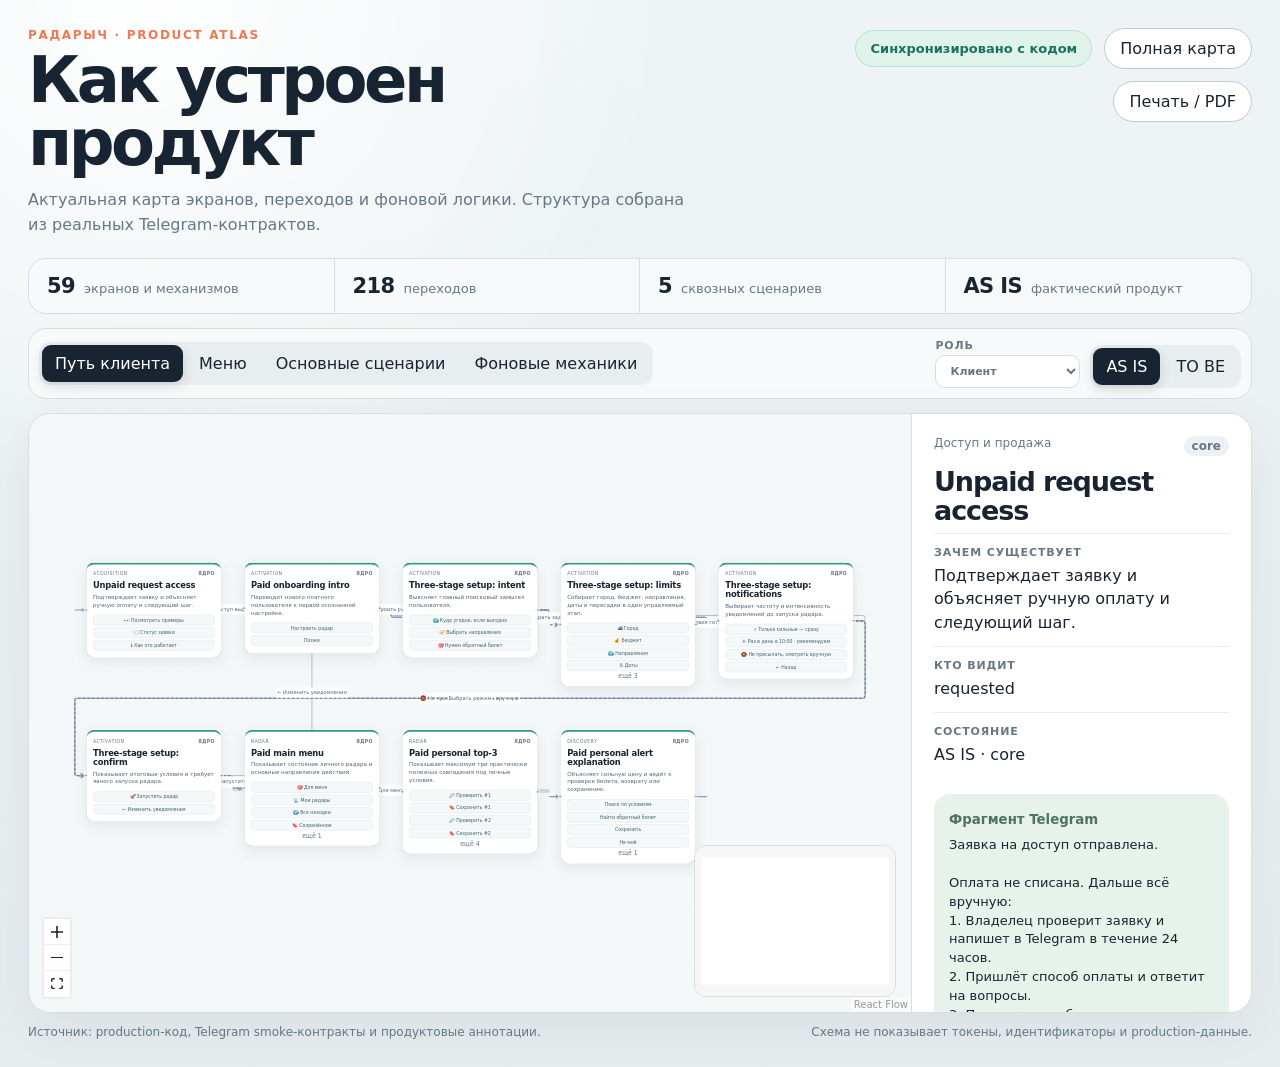
==== travel-radar/client/index.html @ d9d76892 "Publish Product Atlas 9e89fd8" ====
<!DOCTYPE html><html lang="ru"><head><meta charset="UTF-8"><meta name="viewport" content="width=device-width"><meta name="description" content="Понятный путь пользователя по возможностям Радарыча."><meta name="theme-color" content="#eef3f5"><link rel="icon" type="image/svg+xml" href="/travel-radar/favicon.svg"><title>Радарыч — клиентская схема</title><link rel="stylesheet" href="/travel-radar/_astro/ProductAtlas.DZ0Ws1xk.css"><link rel="stylesheet" href="/travel-radar/_astro/global.C0texoL5.css"></head><body class><style>astro-island,astro-slot,astro-static-slot{display:contents}</style><script>(()=>{var e=async t=>{await(await t())()};(self.Astro||(self.Astro={})).load=e;window.dispatchEvent(new Event("astro:load"));})();</script><script>(()=>{var g=Object.defineProperty;var w=(a,s,c)=>s in a?g(a,s,{enumerable:!0,configurable:!0,writable:!0,value:c}):a[s]=c;var l=(a,s,c)=>w(a,typeof s!="symbol"?s+"":s,c);var E=new Set(["__proto__","constructor","prototype"]);{let a={0:t=>y(t),1:t=>c(t),2:t=>new RegExp(t),3:t=>new Date(t),4:t=>new Map(c(t)),5:t=>new Set(c(t)),6:t=>BigInt(t),7:t=>new URL(t),8:t=>new Uint8Array(t),9:t=>new Uint16Array(t),10:t=>new Uint32Array(t),11:t=>Number.POSITIVE_INFINITY*t},s=t=>{let[p,e]=t;return p in a?a[p](e):void 0},c=t=>t.map(s),y=t=>typeof t!="object"||t===null?t:Object.fromEntries(Object.entries(t).map(([p,e])=>[p,s(e)]));class f extends HTMLElement{constructor(){super(...arguments);l(this,"Component");l(this,"hydrator");l(this,"hydrate",async()=>{var b;if(!this.hydrator||!this.isConnected)return;let e=(b=this.parentElement)==null?void 0:b.closest("astro-island[ssr]");if(e){e.addEventListener("astro:hydrate",this.hydrate,{once:!0});return}let r=this.querySelectorAll("astro-slot"),n={},d=this.querySelectorAll("template[data-astro-template]");for(let o of d){let i=o.closest(this.tagName);i!=null&&i.isSameNode(this)&&(n[o.getAttribute("data-astro-template")||"default"]=o.innerHTML,o.remove())}for(let o of r){let i=o.closest(this.tagName);i!=null&&i.isSameNode(this)&&(n[o.getAttribute("name")||"default"]=o.innerHTML)}let u;try{u=this.hasAttribute("props")?y(JSON.parse(this.getAttribute("props"))):{}}catch(o){let i=this.getAttribute("component-url")||"<unknown>",v=this.getAttribute("component-export");throw v&&(i+=` (export ${v})`),console.error(`[hydrate] Error parsing props for component ${i}`,this.getAttribute("props"),o),o}let h;await this.hydrator(this)(this.Component,u,n,{client:this.getAttribute("client")}),this.removeAttribute("ssr"),this.dispatchEvent(new CustomEvent("astro:hydrate"))});l(this,"unmount",()=>{this.isConnected||this.dispatchEvent(new CustomEvent("astro:unmount"))})}disconnectedCallback(){document.removeEventListener("astro:after-swap",this.unmount),document.addEventListener("astro:after-swap",this.unmount,{once:!0})}connectedCallback(){if(!this.hasAttribute("await-children")||document.readyState==="interactive"||document.readyState==="complete")this.childrenConnectedCallback();else{let e=()=>{document.removeEventListener("DOMContentLoaded",e),r.disconnect(),this.childrenConnectedCallback()},r=new MutationObserver(()=>{var n;((n=this.lastChild)==null?void 0:n.nodeType)===Node.COMMENT_NODE&&this.lastChild.nodeValue==="astro:end"&&(this.lastChild.remove(),e())});r.observe(this,{childList:!0}),document.addEventListener("DOMContentLoaded",e)}}async childrenConnectedCallback(){let e=this.getAttribute("before-hydration-url");e&&await import(e),this.start()}getRetryImportUrl(e){let r=new URL(e,document.baseURI);return r.searchParams.set("astro-retry",Date.now().toString()),r.toString()}async importWithRetry(e){try{return await import(e)}catch(r){return await new Promise(n=>setTimeout(n,1e3)),import(this.getRetryImportUrl(e))}}handleHydrationError(e){let r=this.getAttribute("component-url"),n=new CustomEvent("astro:hydration-error",{cancelable:!0,bubbles:!0,composed:!0,detail:{error:e,componentUrl:r}});this.dispatchEvent(n)&&console.error(`[astro-island] Error hydrating ${r}`,e)}async start(){let e=JSON.parse(this.getAttribute("opts")),r=this.getAttribute("client");if(Astro[r]===void 0){window.addEventListener(`astro:${r}`,()=>this.start(),{once:!0});return}try{await Astro[r](async()=>{let n=this.getAttribute("renderer-url");try{let[d,{default:u}]=await Promise.all([this.importWithRetry(this.getAttribute("component-url")),n?this.importWithRetry(n):Promise.resolve({default:()=>()=>{}})]),h=this.getAttribute("component-export")||"default";if(h.includes(".")){this.Component=d;for(let m of h.split(".")){if(E.has(m)||!this.Component||typeof this.Component!="object"&&typeof this.Component!="function"||!Object.hasOwn(this.Component,m))throw new Error(`Invalid component export path: ${h}`);this.Component=this.Component[m]}}else{if(E.has(h))throw new Error(`Invalid component export path: ${h}`);this.Component=d[h]}return this.hydrator=u,this.hydrate}catch(d){return this.handleHydrationError(d),()=>{}}},e,this)}catch(n){this.handleHydrationError(n)}}attributeChangedCallback(){this.hydrate()}}l(f,"observedAttributes",["props"]),customElements.get("astro-island")||customElements.define("astro-island",f)}})();</script><astro-island uid="ZANOq7" prefix="r1" component-url="/travel-radar/_astro/ProductAtlas.CbSHBAjN.js" component-export="default" renderer-url="/travel-radar/_astro/client.Cwnq2zmV.js" props="{&quot;atlas&quot;:[0,{&quot;categories&quot;:[1,[[0,{&quot;color&quot;:[0,&quot;#e98a5f&quot;],&quot;id&quot;:[0,&quot;acquisition&quot;],&quot;label&quot;:[0,&quot;Доступ и продажа&quot;]}],[0,{&quot;color&quot;:[0,&quot;#d5a94f&quot;],&quot;id&quot;:[0,&quot;activation&quot;],&quot;label&quot;:[0,&quot;Настройка&quot;]}],[0,{&quot;color&quot;:[0,&quot;#38a98c&quot;],&quot;id&quot;:[0,&quot;radar&quot;],&quot;label&quot;:[0,&quot;Личный радар&quot;]}],[0,{&quot;color&quot;:[0,&quot;#4f8fd8&quot;],&quot;id&quot;:[0,&quot;discovery&quot;],&quot;label&quot;:[0,&quot;Поиск и находки&quot;]}],[0,{&quot;color&quot;:[0,&quot;#7c6fd2&quot;],&quot;id&quot;:[0,&quot;trip&quot;],&quot;label&quot;:[0,&quot;Поездка и возврат&quot;]}],[0,{&quot;color&quot;:[0,&quot;#b56db4&quot;],&quot;id&quot;:[0,&quot;retention&quot;],&quot;label&quot;:[0,&quot;Сохранение ценности&quot;]}],[0,{&quot;color&quot;:[0,&quot;#697586&quot;],&quot;id&quot;:[0,&quot;owner&quot;],&quot;label&quot;:[0,&quot;Owner-контур&quot;]}],[0,{&quot;color&quot;:[0,&quot;#334155&quot;],&quot;id&quot;:[0,&quot;system&quot;],&quot;label&quot;:[0,&quot;Фоновые механики&quot;]}],[0,{&quot;color&quot;:[0,&quot;#9b9388&quot;],&quot;id&quot;:[0,&quot;legacy&quot;],&quot;label&quot;:[0,&quot;Legacy / архив&quot;]}]]],&quot;edges&quot;:[1,[[0,{&quot;id&quot;:[0,&quot;commands--paid_main_menu--0&quot;],&quot;kind&quot;:[0,&quot;user&quot;],&quot;label&quot;:[0,&quot;/menu&quot;],&quot;source&quot;:[0,&quot;commands&quot;],&quot;target&quot;:[0,&quot;paid_main_menu&quot;]}],[0,{&quot;id&quot;:[0,&quot;commands--paid_radars_list--1&quot;],&quot;kind&quot;:[0,&quot;user&quot;],&quot;label&quot;:[0,&quot;/radars&quot;],&quot;source&quot;:[0,&quot;commands&quot;],&quot;target&quot;:[0,&quot;paid_radars_list&quot;]}],[0,{&quot;id&quot;:[0,&quot;commands--paid_daily_digest--2&quot;],&quot;kind&quot;:[0,&quot;user&quot;],&quot;label&quot;:[0,&quot;/digest&quot;],&quot;source&quot;:[0,&quot;commands&quot;],&quot;target&quot;:[0,&quot;paid_daily_digest&quot;]}],[0,{&quot;id&quot;:[0,&quot;commands--paid_saved_populated--3&quot;],&quot;kind&quot;:[0,&quot;user&quot;],&quot;label&quot;:[0,&quot;/saved&quot;],&quot;source&quot;:[0,&quot;commands&quot;],&quot;target&quot;:[0,&quot;paid_saved_populated&quot;]}],[0,{&quot;id&quot;:[0,&quot;commands--commands--4&quot;],&quot;kind&quot;:[0,&quot;user&quot;],&quot;label&quot;:[0,&quot;/help&quot;],&quot;source&quot;:[0,&quot;commands&quot;],&quot;target&quot;:[0,&quot;commands&quot;]}],[0,{&quot;id&quot;:[0,&quot;main_menu.paid-main-menu-buttons--paid_personal_feed--5&quot;],&quot;kind&quot;:[0,&quot;user&quot;],&quot;label&quot;:[0,&quot;🎯 Для меня&quot;],&quot;source&quot;:[0,&quot;main_menu.paid-main-menu-buttons&quot;],&quot;target&quot;:[0,&quot;paid_personal_feed&quot;]}],[0,{&quot;id&quot;:[0,&quot;main_menu.paid-main-menu-buttons--paid_radars_list--6&quot;],&quot;kind&quot;:[0,&quot;user&quot;],&quot;label&quot;:[0,&quot;📡 Мои радары&quot;],&quot;source&quot;:[0,&quot;main_menu.paid-main-menu-buttons&quot;],&quot;target&quot;:[0,&quot;paid_radars_list&quot;]}],[0,{&quot;id&quot;:[0,&quot;main_menu.paid-main-menu-buttons--anomalies_dashboard--7&quot;],&quot;kind&quot;:[0,&quot;user&quot;],&quot;label&quot;:[0,&quot;🌍 Все находки&quot;],&quot;source&quot;:[0,&quot;main_menu.paid-main-menu-buttons&quot;],&quot;target&quot;:[0,&quot;anomalies_dashboard&quot;]}],[0,{&quot;id&quot;:[0,&quot;main_menu.paid-main-menu-buttons--paid_saved_populated--8&quot;],&quot;kind&quot;:[0,&quot;user&quot;],&quot;label&quot;:[0,&quot;🔖 Сохранённое&quot;],&quot;source&quot;:[0,&quot;main_menu.paid-main-menu-buttons&quot;],&quot;target&quot;:[0,&quot;paid_saved_populated&quot;]}],[0,{&quot;id&quot;:[0,&quot;main_menu.paid-main-menu-buttons--paid_main_menu--9&quot;],&quot;kind&quot;:[0,&quot;user&quot;],&quot;label&quot;:[0,&quot;••• Ещё&quot;],&quot;source&quot;:[0,&quot;main_menu.paid-main-menu-buttons&quot;],&quot;target&quot;:[0,&quot;paid_main_menu&quot;]}],[0,{&quot;id&quot;:[0,&quot;admin_menu--paid_personal_feed--10&quot;],&quot;kind&quot;:[0,&quot;user&quot;],&quot;label&quot;:[0,&quot;🎯 Для меня&quot;],&quot;source&quot;:[0,&quot;admin_menu&quot;],&quot;target&quot;:[0,&quot;paid_personal_feed&quot;]}],[0,{&quot;id&quot;:[0,&quot;admin_menu--paid_radars_list--11&quot;],&quot;kind&quot;:[0,&quot;user&quot;],&quot;label&quot;:[0,&quot;📡 Мои радары&quot;],&quot;source&quot;:[0,&quot;admin_menu&quot;],&quot;target&quot;:[0,&quot;paid_radars_list&quot;]}],[0,{&quot;id&quot;:[0,&quot;admin_menu--anomalies_dashboard--12&quot;],&quot;kind&quot;:[0,&quot;user&quot;],&quot;label&quot;:[0,&quot;🌍 Все находки&quot;],&quot;source&quot;:[0,&quot;admin_menu&quot;],&quot;target&quot;:[0,&quot;anomalies_dashboard&quot;]}],[0,{&quot;id&quot;:[0,&quot;admin_menu--paid_saved_populated--13&quot;],&quot;kind&quot;:[0,&quot;user&quot;],&quot;label&quot;:[0,&quot;🔖 Сохранённое&quot;],&quot;source&quot;:[0,&quot;admin_menu&quot;],&quot;target&quot;:[0,&quot;paid_saved_populated&quot;]}],[0,{&quot;id&quot;:[0,&quot;admin_menu--paid_main_menu--14&quot;],&quot;kind&quot;:[0,&quot;user&quot;],&quot;label&quot;:[0,&quot;••• Ещё&quot;],&quot;source&quot;:[0,&quot;admin_menu&quot;],&quot;target&quot;:[0,&quot;paid_main_menu&quot;]}],[0,{&quot;id&quot;:[0,&quot;admin_menu--diagnostics--15&quot;],&quot;kind&quot;:[0,&quot;user&quot;],&quot;label&quot;:[0,&quot;🔧 Диагностика&quot;],&quot;source&quot;:[0,&quot;admin_menu&quot;],&quot;target&quot;:[0,&quot;diagnostics&quot;]}],[0,{&quot;id&quot;:[0,&quot;more_menu--ready_trips--16&quot;],&quot;kind&quot;:[0,&quot;user&quot;],&quot;label&quot;:[0,&quot;🧳 Готовые поездки&quot;],&quot;source&quot;:[0,&quot;more_menu&quot;],&quot;target&quot;:[0,&quot;ready_trips&quot;]}],[0,{&quot;id&quot;:[0,&quot;more_menu--paid_weekly_report--17&quot;],&quot;kind&quot;:[0,&quot;user&quot;],&quot;label&quot;:[0,&quot;📊 Отчёт за неделю&quot;],&quot;source&quot;:[0,&quot;more_menu&quot;],&quot;target&quot;:[0,&quot;paid_weekly_report&quot;]}],[0,{&quot;id&quot;:[0,&quot;more_menu--paid_main_menu--18&quot;],&quot;kind&quot;:[0,&quot;user&quot;],&quot;label&quot;:[0,&quot;🏠 Главный экран&quot;],&quot;source&quot;:[0,&quot;more_menu&quot;],&quot;target&quot;:[0,&quot;paid_main_menu&quot;]}],[0,{&quot;id&quot;:[0,&quot;diagnostics--paid_main_menu--19&quot;],&quot;kind&quot;:[0,&quot;user&quot;],&quot;label&quot;:[0,&quot;📊 Сводка радара&quot;],&quot;source&quot;:[0,&quot;diagnostics&quot;],&quot;target&quot;:[0,&quot;paid_main_menu&quot;]}],[0,{&quot;id&quot;:[0,&quot;diagnostics--paid_main_menu--20&quot;],&quot;kind&quot;:[0,&quot;user&quot;],&quot;label&quot;:[0,&quot;🧭 Качество сигналов&quot;],&quot;source&quot;:[0,&quot;diagnostics&quot;],&quot;target&quot;:[0,&quot;paid_main_menu&quot;]}],[0,{&quot;id&quot;:[0,&quot;diagnostics--paid_main_menu--21&quot;],&quot;kind&quot;:[0,&quot;user&quot;],&quot;label&quot;:[0,&quot;🔁 Риск обратного&quot;],&quot;source&quot;:[0,&quot;diagnostics&quot;],&quot;target&quot;:[0,&quot;paid_main_menu&quot;]}],[0,{&quot;id&quot;:[0,&quot;diagnostics--paid_main_menu--22&quot;],&quot;kind&quot;:[0,&quot;user&quot;],&quot;label&quot;:[0,&quot;⚙️ Статус&quot;],&quot;source&quot;:[0,&quot;diagnostics&quot;],&quot;target&quot;:[0,&quot;paid_main_menu&quot;]}],[0,{&quot;id&quot;:[0,&quot;diagnostics--paid_main_menu--23&quot;],&quot;kind&quot;:[0,&quot;user&quot;],&quot;label&quot;:[0,&quot;↩️ Главное меню&quot;],&quot;source&quot;:[0,&quot;diagnostics&quot;],&quot;target&quot;:[0,&quot;paid_main_menu&quot;]}],[0,{&quot;id&quot;:[0,&quot;anomalies_empty--anomalies_dashboard--24&quot;],&quot;kind&quot;:[0,&quot;user&quot;],&quot;label&quot;:[0,&quot;🔄 Обновить&quot;],&quot;source&quot;:[0,&quot;anomalies_empty&quot;],&quot;target&quot;:[0,&quot;anomalies_dashboard&quot;]}],[0,{&quot;id&quot;:[0,&quot;anomalies_empty--paid_main_menu--25&quot;],&quot;kind&quot;:[0,&quot;user&quot;],&quot;label&quot;:[0,&quot;💎 Из Москвы&quot;],&quot;source&quot;:[0,&quot;anomalies_empty&quot;],&quot;target&quot;:[0,&quot;paid_main_menu&quot;]}],[0,{&quot;id&quot;:[0,&quot;anomalies_empty--paid_main_menu--26&quot;],&quot;kind&quot;:[0,&quot;user&quot;],&quot;label&quot;:[0,&quot;🛫 Из Питера&quot;],&quot;source&quot;:[0,&quot;anomalies_empty&quot;],&quot;target&quot;:[0,&quot;paid_main_menu&quot;]}],[0,{&quot;id&quot;:[0,&quot;anomalies_empty--paid_main_menu--27&quot;],&quot;kind&quot;:[0,&quot;user&quot;],&quot;label&quot;:[0,&quot;⚙️ Настроить&quot;],&quot;source&quot;:[0,&quot;anomalies_empty&quot;],&quot;target&quot;:[0,&quot;paid_main_menu&quot;]}],[0,{&quot;id&quot;:[0,&quot;anomalies_dashboard--anomalies_dashboard--28&quot;],&quot;kind&quot;:[0,&quot;user&quot;],&quot;label&quot;:[0,&quot;📅 июл 2026 · 18&quot;],&quot;source&quot;:[0,&quot;anomalies_dashboard&quot;],&quot;target&quot;:[0,&quot;anomalies_dashboard&quot;]}],[0,{&quot;id&quot;:[0,&quot;anomalies_dashboard--anomalies_dashboard--29&quot;],&quot;kind&quot;:[0,&quot;user&quot;],&quot;label&quot;:[0,&quot;📅 авг 2026 · 12&quot;],&quot;source&quot;:[0,&quot;anomalies_dashboard&quot;],&quot;target&quot;:[0,&quot;anomalies_dashboard&quot;]}],[0,{&quot;id&quot;:[0,&quot;anomalies_dashboard--anomalies_dashboard--30&quot;],&quot;kind&quot;:[0,&quot;user&quot;],&quot;label&quot;:[0,&quot;📅 сен 2026 · 9&quot;],&quot;source&quot;:[0,&quot;anomalies_dashboard&quot;],&quot;target&quot;:[0,&quot;anomalies_dashboard&quot;]}],[0,{&quot;id&quot;:[0,&quot;anomalies_dashboard--anomalies_dashboard--31&quot;],&quot;kind&quot;:[0,&quot;user&quot;],&quot;label&quot;:[0,&quot;📅 окт 2026 · 7&quot;],&quot;source&quot;:[0,&quot;anomalies_dashboard&quot;],&quot;target&quot;:[0,&quot;anomalies_dashboard&quot;]}],[0,{&quot;id&quot;:[0,&quot;anomalies_dashboard--anomalies_dashboard--32&quot;],&quot;kind&quot;:[0,&quot;user&quot;],&quot;label&quot;:[0,&quot;↩️ Все фильтры&quot;],&quot;source&quot;:[0,&quot;anomalies_dashboard&quot;],&quot;target&quot;:[0,&quot;anomalies_dashboard&quot;]}],[0,{&quot;id&quot;:[0,&quot;anomalies_country--market_results--33&quot;],&quot;kind&quot;:[0,&quot;user&quot;],&quot;label&quot;:[0,&quot;🇨🇳 Китай · 9&quot;],&quot;source&quot;:[0,&quot;anomalies_country&quot;],&quot;target&quot;:[0,&quot;market_results&quot;]}],[0,{&quot;id&quot;:[0,&quot;anomalies_country--market_results--34&quot;],&quot;kind&quot;:[0,&quot;user&quot;],&quot;label&quot;:[0,&quot;🇹🇭 Таиланд · 4&quot;],&quot;source&quot;:[0,&quot;anomalies_country&quot;],&quot;target&quot;:[0,&quot;market_results&quot;]}],[0,{&quot;id&quot;:[0,&quot;anomalies_country--market_results--35&quot;],&quot;kind&quot;:[0,&quot;user&quot;],&quot;label&quot;:[0,&quot;🇪🇸 Испания · 3&quot;],&quot;source&quot;:[0,&quot;anomalies_country&quot;],&quot;target&quot;:[0,&quot;market_results&quot;]}],[0,{&quot;id&quot;:[0,&quot;anomalies_country--market_results--36&quot;],&quot;kind&quot;:[0,&quot;user&quot;],&quot;label&quot;:[0,&quot;🇹🇷 Турция · 2&quot;],&quot;source&quot;:[0,&quot;anomalies_country&quot;],&quot;target&quot;:[0,&quot;market_results&quot;]}],[0,{&quot;id&quot;:[0,&quot;anomalies_country--anomalies_dashboard--37&quot;],&quot;kind&quot;:[0,&quot;user&quot;],&quot;label&quot;:[0,&quot;↩️ Месяцы&quot;],&quot;source&quot;:[0,&quot;anomalies_country&quot;],&quot;target&quot;:[0,&quot;anomalies_dashboard&quot;]}],[0,{&quot;id&quot;:[0,&quot;anomalies_country--anomalies_dashboard--38&quot;],&quot;kind&quot;:[0,&quot;user&quot;],&quot;label&quot;:[0,&quot;↩️ Все фильтры&quot;],&quot;source&quot;:[0,&quot;anomalies_country&quot;],&quot;target&quot;:[0,&quot;anomalies_dashboard&quot;]}],[0,{&quot;id&quot;:[0,&quot;deals--market_results--39&quot;],&quot;kind&quot;:[0,&quot;user&quot;],&quot;label&quot;:[0,&quot;🔥 Самые сильные&quot;],&quot;source&quot;:[0,&quot;deals&quot;],&quot;target&quot;:[0,&quot;market_results&quot;]}],[0,{&quot;id&quot;:[0,&quot;deals--market_results--40&quot;],&quot;kind&quot;:[0,&quot;user&quot;],&quot;label&quot;:[0,&quot;🟢 −25% и ниже&quot;],&quot;source&quot;:[0,&quot;deals&quot;],&quot;target&quot;:[0,&quot;market_results&quot;]}],[0,{&quot;id&quot;:[0,&quot;deals--ready_trips--41&quot;],&quot;kind&quot;:[0,&quot;user&quot;],&quot;label&quot;:[0,&quot;🧳 Готовые поездки&quot;],&quot;source&quot;:[0,&quot;deals&quot;],&quot;target&quot;:[0,&quot;ready_trips&quot;]}],[0,{&quot;id&quot;:[0,&quot;deals--paid_main_menu--42&quot;],&quot;kind&quot;:[0,&quot;user&quot;],&quot;label&quot;:[0,&quot;🌍 Короткие&quot;],&quot;source&quot;:[0,&quot;deals&quot;],&quot;target&quot;:[0,&quot;paid_main_menu&quot;]}],[0,{&quot;id&quot;:[0,&quot;deals--anomalies_dashboard--43&quot;],&quot;kind&quot;:[0,&quot;user&quot;],&quot;label&quot;:[0,&quot;🌍 Страны из Москвы&quot;],&quot;source&quot;:[0,&quot;deals&quot;],&quot;target&quot;:[0,&quot;anomalies_dashboard&quot;]}],[0,{&quot;id&quot;:[0,&quot;deals--paid_main_menu--44&quot;],&quot;kind&quot;:[0,&quot;user&quot;],&quot;label&quot;:[0,&quot;⚙️ Настроить&quot;],&quot;source&quot;:[0,&quot;deals&quot;],&quot;target&quot;:[0,&quot;paid_main_menu&quot;]}],[0,{&quot;id&quot;:[0,&quot;return_window--return_result--45&quot;],&quot;kind&quot;:[0,&quot;user&quot;],&quot;label&quot;:[0,&quot;5–10 дней · 06.08–11.08&quot;],&quot;source&quot;:[0,&quot;return_window&quot;],&quot;target&quot;:[0,&quot;return_result&quot;]}],[0,{&quot;id&quot;:[0,&quot;return_window--return_result--46&quot;],&quot;kind&quot;:[0,&quot;user&quot;],&quot;label&quot;:[0,&quot;10–14 дней · 11.08–15.08&quot;],&quot;source&quot;:[0,&quot;return_window&quot;],&quot;target&quot;:[0,&quot;return_result&quot;]}],[0,{&quot;id&quot;:[0,&quot;return_window--return_result--47&quot;],&quot;kind&quot;:[0,&quot;user&quot;],&quot;label&quot;:[0,&quot;14–21 день · 15.08–22.08&quot;],&quot;source&quot;:[0,&quot;return_window&quot;],&quot;target&quot;:[0,&quot;return_result&quot;]}],[0,{&quot;id&quot;:[0,&quot;return_window--return_window--48&quot;],&quot;kind&quot;:[0,&quot;user&quot;],&quot;label&quot;:[0,&quot;✏️ Свои даты&quot;],&quot;source&quot;:[0,&quot;return_window&quot;],&quot;target&quot;:[0,&quot;return_window&quot;]}],[0,{&quot;id&quot;:[0,&quot;return_result--return_result--49&quot;],&quot;kind&quot;:[0,&quot;user&quot;],&quot;label&quot;:[0,&quot;🔄 Проверить сейчас&quot;],&quot;source&quot;:[0,&quot;return_result&quot;],&quot;target&quot;:[0,&quot;return_result&quot;]}],[0,{&quot;id&quot;:[0,&quot;return_result--return_result--50&quot;],&quot;kind&quot;:[0,&quot;user&quot;],&quot;label&quot;:[0,&quot;Рассмотреть другой город&quot;],&quot;source&quot;:[0,&quot;return_result&quot;],&quot;target&quot;:[0,&quot;return_result&quot;]}],[0,{&quot;id&quot;:[0,&quot;return_result--return_window--51&quot;],&quot;kind&quot;:[0,&quot;user&quot;],&quot;label&quot;:[0,&quot;📅 Изменить интервал&quot;],&quot;source&quot;:[0,&quot;return_result&quot;],&quot;target&quot;:[0,&quot;return_window&quot;]}],[0,{&quot;id&quot;:[0,&quot;return_result--sniper_dashboard--52&quot;],&quot;kind&quot;:[0,&quot;user&quot;],&quot;label&quot;:[0,&quot;🎯 Снайпер возврата&quot;],&quot;source&quot;:[0,&quot;return_result&quot;],&quot;target&quot;:[0,&quot;sniper_dashboard&quot;]}],[0,{&quot;id&quot;:[0,&quot;sniper_dashboard--sniper_dashboard--53&quot;],&quot;kind&quot;:[0,&quot;user&quot;],&quot;label&quot;:[0,&quot;⭐ Популярные&quot;],&quot;source&quot;:[0,&quot;sniper_dashboard&quot;],&quot;target&quot;:[0,&quot;sniper_dashboard&quot;]}],[0,{&quot;id&quot;:[0,&quot;sniper_dashboard--sniper_dashboard--54&quot;],&quot;kind&quot;:[0,&quot;user&quot;],&quot;label&quot;:[0,&quot;🌏 Азия и острова&quot;],&quot;source&quot;:[0,&quot;sniper_dashboard&quot;],&quot;target&quot;:[0,&quot;sniper_dashboard&quot;]}],[0,{&quot;id&quot;:[0,&quot;sniper_dashboard--sniper_dashboard--55&quot;],&quot;kind&quot;:[0,&quot;user&quot;],&quot;label&quot;:[0,&quot;🧭 Ближние&quot;],&quot;source&quot;:[0,&quot;sniper_dashboard&quot;],&quot;target&quot;:[0,&quot;sniper_dashboard&quot;]}],[0,{&quot;id&quot;:[0,&quot;sniper_dashboard--sniper_dashboard--56&quot;],&quot;kind&quot;:[0,&quot;user&quot;],&quot;label&quot;:[0,&quot;🇪🇺 Европа&quot;],&quot;source&quot;:[0,&quot;sniper_dashboard&quot;],&quot;target&quot;:[0,&quot;sniper_dashboard&quot;]}],[0,{&quot;id&quot;:[0,&quot;sniper_dashboard--sniper_dashboard--57&quot;],&quot;kind&quot;:[0,&quot;user&quot;],&quot;label&quot;:[0,&quot;🌍 Африка&quot;],&quot;source&quot;:[0,&quot;sniper_dashboard&quot;],&quot;target&quot;:[0,&quot;sniper_dashboard&quot;]}],[0,{&quot;id&quot;:[0,&quot;sniper_dashboard--sniper_dashboard--58&quot;],&quot;kind&quot;:[0,&quot;user&quot;],&quot;label&quot;:[0,&quot;🌎 Америка&quot;],&quot;source&quot;:[0,&quot;sniper_dashboard&quot;],&quot;target&quot;:[0,&quot;sniper_dashboard&quot;]}],[0,{&quot;id&quot;:[0,&quot;sniper_dashboard--sniper_dashboard--59&quot;],&quot;kind&quot;:[0,&quot;user&quot;],&quot;label&quot;:[0,&quot;🌍 Все страны&quot;],&quot;source&quot;:[0,&quot;sniper_dashboard&quot;],&quot;target&quot;:[0,&quot;sniper_dashboard&quot;]}],[0,{&quot;id&quot;:[0,&quot;sniper_dashboard--sniper_dashboard--60&quot;],&quot;kind&quot;:[0,&quot;user&quot;],&quot;label&quot;:[0,&quot;📋 Активные снайперы&quot;],&quot;source&quot;:[0,&quot;sniper_dashboard&quot;],&quot;target&quot;:[0,&quot;sniper_dashboard&quot;]}],[0,{&quot;id&quot;:[0,&quot;sniper_dashboard--sniper_dashboard--61&quot;],&quot;kind&quot;:[0,&quot;user&quot;],&quot;label&quot;:[0,&quot;✏️ Ручной ввод&quot;],&quot;source&quot;:[0,&quot;sniper_dashboard&quot;],&quot;target&quot;:[0,&quot;sniper_dashboard&quot;]}],[0,{&quot;id&quot;:[0,&quot;sniper_target--sniper_window--62&quot;],&quot;kind&quot;:[0,&quot;user&quot;],&quot;label&quot;:[0,&quot;🇹🇭 Таиланд&quot;],&quot;source&quot;:[0,&quot;sniper_target&quot;],&quot;target&quot;:[0,&quot;sniper_window&quot;]}],[0,{&quot;id&quot;:[0,&quot;sniper_target--sniper_window--63&quot;],&quot;kind&quot;:[0,&quot;user&quot;],&quot;label&quot;:[0,&quot;🇨🇳 Китай&quot;],&quot;source&quot;:[0,&quot;sniper_target&quot;],&quot;target&quot;:[0,&quot;sniper_window&quot;]}],[0,{&quot;id&quot;:[0,&quot;sniper_target--sniper_window--64&quot;],&quot;kind&quot;:[0,&quot;user&quot;],&quot;label&quot;:[0,&quot;🇹🇷 Турция&quot;],&quot;source&quot;:[0,&quot;sniper_target&quot;],&quot;target&quot;:[0,&quot;sniper_window&quot;]}],[0,{&quot;id&quot;:[0,&quot;sniper_target--sniper_window--65&quot;],&quot;kind&quot;:[0,&quot;user&quot;],&quot;label&quot;:[0,&quot;🇻🇳 Вьетнам&quot;],&quot;source&quot;:[0,&quot;sniper_target&quot;],&quot;target&quot;:[0,&quot;sniper_window&quot;]}],[0,{&quot;id&quot;:[0,&quot;sniper_target--sniper_dashboard--66&quot;],&quot;kind&quot;:[0,&quot;user&quot;],&quot;label&quot;:[0,&quot;↩️ Назад&quot;],&quot;source&quot;:[0,&quot;sniper_target&quot;],&quot;target&quot;:[0,&quot;sniper_dashboard&quot;]}],[0,{&quot;id&quot;:[0,&quot;sniper_window--sniper_price--67&quot;],&quot;kind&quot;:[0,&quot;user&quot;],&quot;label&quot;:[0,&quot;5–14 дней&quot;],&quot;source&quot;:[0,&quot;sniper_window&quot;],&quot;target&quot;:[0,&quot;sniper_price&quot;]}],[0,{&quot;id&quot;:[0,&quot;sniper_window--sniper_price--68&quot;],&quot;kind&quot;:[0,&quot;user&quot;],&quot;label&quot;:[0,&quot;5–20 дней&quot;],&quot;source&quot;:[0,&quot;sniper_window&quot;],&quot;target&quot;:[0,&quot;sniper_price&quot;]}],[0,{&quot;id&quot;:[0,&quot;sniper_window--sniper_price--69&quot;],&quot;kind&quot;:[0,&quot;user&quot;],&quot;label&quot;:[0,&quot;10–30 дней&quot;],&quot;source&quot;:[0,&quot;sniper_window&quot;],&quot;target&quot;:[0,&quot;sniper_price&quot;]}],[0,{&quot;id&quot;:[0,&quot;sniper_window--sniper_price--70&quot;],&quot;kind&quot;:[0,&quot;user&quot;],&quot;label&quot;:[0,&quot;14–30 дней&quot;],&quot;source&quot;:[0,&quot;sniper_window&quot;],&quot;target&quot;:[0,&quot;sniper_price&quot;]}],[0,{&quot;id&quot;:[0,&quot;sniper_window--sniper_dashboard--71&quot;],&quot;kind&quot;:[0,&quot;user&quot;],&quot;label&quot;:[0,&quot;↩️ Направления&quot;],&quot;source&quot;:[0,&quot;sniper_window&quot;],&quot;target&quot;:[0,&quot;sniper_dashboard&quot;]}],[0,{&quot;id&quot;:[0,&quot;sniper_price--sniper_dashboard--72&quot;],&quot;kind&quot;:[0,&quot;user&quot;],&quot;label&quot;:[0,&quot;до 25к&quot;],&quot;source&quot;:[0,&quot;sniper_price&quot;],&quot;target&quot;:[0,&quot;sniper_dashboard&quot;]}],[0,{&quot;id&quot;:[0,&quot;sniper_price--sniper_dashboard--73&quot;],&quot;kind&quot;:[0,&quot;user&quot;],&quot;label&quot;:[0,&quot;до 35к&quot;],&quot;source&quot;:[0,&quot;sniper_price&quot;],&quot;target&quot;:[0,&quot;sniper_dashboard&quot;]}],[0,{&quot;id&quot;:[0,&quot;sniper_price--sniper_dashboard--74&quot;],&quot;kind&quot;:[0,&quot;user&quot;],&quot;label&quot;:[0,&quot;до 50к&quot;],&quot;source&quot;:[0,&quot;sniper_price&quot;],&quot;target&quot;:[0,&quot;sniper_dashboard&quot;]}],[0,{&quot;id&quot;:[0,&quot;sniper_price--sniper_dashboard--75&quot;],&quot;kind&quot;:[0,&quot;user&quot;],&quot;label&quot;:[0,&quot;до 70к&quot;],&quot;source&quot;:[0,&quot;sniper_price&quot;],&quot;target&quot;:[0,&quot;sniper_dashboard&quot;]}],[0,{&quot;id&quot;:[0,&quot;sniper_price--sniper_window--76&quot;],&quot;kind&quot;:[0,&quot;user&quot;],&quot;label&quot;:[0,&quot;↩️ Окно&quot;],&quot;source&quot;:[0,&quot;sniper_price&quot;],&quot;target&quot;:[0,&quot;sniper_window&quot;]}],[0,{&quot;id&quot;:[0,&quot;unpaid_start--unpaid_examples--77&quot;],&quot;kind&quot;:[0,&quot;user&quot;],&quot;label&quot;:[0,&quot;👀 Посмотреть примеры&quot;],&quot;source&quot;:[0,&quot;unpaid_start&quot;],&quot;target&quot;:[0,&quot;unpaid_examples&quot;]}],[0,{&quot;id&quot;:[0,&quot;unpaid_start--unpaid_request--78&quot;],&quot;kind&quot;:[0,&quot;user&quot;],&quot;label&quot;:[0,&quot;✅ Подать заявку · 2 490 ₽/год&quot;],&quot;source&quot;:[0,&quot;unpaid_start&quot;],&quot;target&quot;:[0,&quot;unpaid_request&quot;]}],[0,{&quot;id&quot;:[0,&quot;unpaid_start--unpaid_faq--79&quot;],&quot;kind&quot;:[0,&quot;user&quot;],&quot;label&quot;:[0,&quot;ℹ️ Как это работает&quot;],&quot;source&quot;:[0,&quot;unpaid_start&quot;],&quot;target&quot;:[0,&quot;unpaid_faq&quot;]}],[0,{&quot;id&quot;:[0,&quot;unpaid_examples--unpaid_request--80&quot;],&quot;kind&quot;:[0,&quot;user&quot;],&quot;label&quot;:[0,&quot;✅ Подать заявку · 2 490 ₽/год&quot;],&quot;source&quot;:[0,&quot;unpaid_examples&quot;],&quot;target&quot;:[0,&quot;unpaid_request&quot;]}],[0,{&quot;id&quot;:[0,&quot;unpaid_examples--unpaid_start--81&quot;],&quot;kind&quot;:[0,&quot;user&quot;],&quot;label&quot;:[0,&quot;← К предложению&quot;],&quot;source&quot;:[0,&quot;unpaid_examples&quot;],&quot;target&quot;:[0,&quot;unpaid_start&quot;]}],[0,{&quot;id&quot;:[0,&quot;unpaid_examples--unpaid_faq--82&quot;],&quot;kind&quot;:[0,&quot;user&quot;],&quot;label&quot;:[0,&quot;ℹ️ Как это работает&quot;],&quot;source&quot;:[0,&quot;unpaid_examples&quot;],&quot;target&quot;:[0,&quot;unpaid_faq&quot;]}],[0,{&quot;id&quot;:[0,&quot;unpaid_preview_empty--unpaid_examples--83&quot;],&quot;kind&quot;:[0,&quot;user&quot;],&quot;label&quot;:[0,&quot;👀 Посмотреть примеры&quot;],&quot;source&quot;:[0,&quot;unpaid_preview_empty&quot;],&quot;target&quot;:[0,&quot;unpaid_examples&quot;]}],[0,{&quot;id&quot;:[0,&quot;unpaid_preview_empty--unpaid_request--84&quot;],&quot;kind&quot;:[0,&quot;user&quot;],&quot;label&quot;:[0,&quot;✅ Подать заявку · 2 490 ₽/год&quot;],&quot;source&quot;:[0,&quot;unpaid_preview_empty&quot;],&quot;target&quot;:[0,&quot;unpaid_request&quot;]}],[0,{&quot;id&quot;:[0,&quot;unpaid_preview_empty--unpaid_faq--85&quot;],&quot;kind&quot;:[0,&quot;user&quot;],&quot;label&quot;:[0,&quot;ℹ️ Как это работает&quot;],&quot;source&quot;:[0,&quot;unpaid_preview_empty&quot;],&quot;target&quot;:[0,&quot;unpaid_faq&quot;]}],[0,{&quot;id&quot;:[0,&quot;unpaid_request--unpaid_examples--86&quot;],&quot;kind&quot;:[0,&quot;user&quot;],&quot;label&quot;:[0,&quot;👀 Посмотреть примеры&quot;],&quot;source&quot;:[0,&quot;unpaid_request&quot;],&quot;target&quot;:[0,&quot;unpaid_examples&quot;]}],[0,{&quot;id&quot;:[0,&quot;unpaid_request--unpaid_request--87&quot;],&quot;kind&quot;:[0,&quot;user&quot;],&quot;label&quot;:[0,&quot;🕘 Статус заявки&quot;],&quot;source&quot;:[0,&quot;unpaid_request&quot;],&quot;target&quot;:[0,&quot;unpaid_request&quot;]}],[0,{&quot;id&quot;:[0,&quot;unpaid_request--unpaid_faq--88&quot;],&quot;kind&quot;:[0,&quot;user&quot;],&quot;label&quot;:[0,&quot;ℹ️ Как это работает&quot;],&quot;source&quot;:[0,&quot;unpaid_request&quot;],&quot;target&quot;:[0,&quot;unpaid_faq&quot;]}],[0,{&quot;id&quot;:[0,&quot;unpaid_expired--unpaid_examples--89&quot;],&quot;kind&quot;:[0,&quot;user&quot;],&quot;label&quot;:[0,&quot;👀 Посмотреть примеры&quot;],&quot;source&quot;:[0,&quot;unpaid_expired&quot;],&quot;target&quot;:[0,&quot;unpaid_examples&quot;]}],[0,{&quot;id&quot;:[0,&quot;unpaid_expired--unpaid_request--90&quot;],&quot;kind&quot;:[0,&quot;user&quot;],&quot;label&quot;:[0,&quot;🔄 Запросить продление&quot;],&quot;source&quot;:[0,&quot;unpaid_expired&quot;],&quot;target&quot;:[0,&quot;unpaid_request&quot;]}],[0,{&quot;id&quot;:[0,&quot;unpaid_expired--unpaid_faq--91&quot;],&quot;kind&quot;:[0,&quot;user&quot;],&quot;label&quot;:[0,&quot;ℹ️ Как это работает&quot;],&quot;source&quot;:[0,&quot;unpaid_expired&quot;],&quot;target&quot;:[0,&quot;unpaid_faq&quot;]}],[0,{&quot;id&quot;:[0,&quot;unpaid_faq--unpaid_request--92&quot;],&quot;kind&quot;:[0,&quot;user&quot;],&quot;label&quot;:[0,&quot;✅ Подать заявку · 2 490 ₽/год&quot;],&quot;source&quot;:[0,&quot;unpaid_faq&quot;],&quot;target&quot;:[0,&quot;unpaid_request&quot;]}],[0,{&quot;id&quot;:[0,&quot;unpaid_faq--unpaid_start--93&quot;],&quot;kind&quot;:[0,&quot;user&quot;],&quot;label&quot;:[0,&quot;← К предложению&quot;],&quot;source&quot;:[0,&quot;unpaid_faq&quot;],&quot;target&quot;:[0,&quot;unpaid_start&quot;]}],[0,{&quot;id&quot;:[0,&quot;unpaid_faq--unpaid_faq--94&quot;],&quot;kind&quot;:[0,&quot;user&quot;],&quot;label&quot;:[0,&quot;ℹ️ Как это работает&quot;],&quot;source&quot;:[0,&quot;unpaid_faq&quot;],&quot;target&quot;:[0,&quot;unpaid_faq&quot;]}],[0,{&quot;id&quot;:[0,&quot;paid_onboarding_intro--paid_setup_intent--95&quot;],&quot;kind&quot;:[0,&quot;user&quot;],&quot;label&quot;:[0,&quot;Настроить радар&quot;],&quot;source&quot;:[0,&quot;paid_onboarding_intro&quot;],&quot;target&quot;:[0,&quot;paid_setup_intent&quot;]}],[0,{&quot;id&quot;:[0,&quot;paid_onboarding_intro--paid_setup_intent--96&quot;],&quot;kind&quot;:[0,&quot;user&quot;],&quot;label&quot;:[0,&quot;Позже&quot;],&quot;source&quot;:[0,&quot;paid_onboarding_intro&quot;],&quot;target&quot;:[0,&quot;paid_setup_intent&quot;]}],[0,{&quot;id&quot;:[0,&quot;paid_setup_intent--paid_setup_intent--97&quot;],&quot;kind&quot;:[0,&quot;user&quot;],&quot;label&quot;:[0,&quot;🌍 Куда угодно, если выгодно&quot;],&quot;source&quot;:[0,&quot;paid_setup_intent&quot;],&quot;target&quot;:[0,&quot;paid_setup_intent&quot;]}],[0,{&quot;id&quot;:[0,&quot;paid_setup_intent--paid_setup_intent--98&quot;],&quot;kind&quot;:[0,&quot;user&quot;],&quot;label&quot;:[0,&quot;🧭 Выбрать направления&quot;],&quot;source&quot;:[0,&quot;paid_setup_intent&quot;],&quot;target&quot;:[0,&quot;paid_setup_intent&quot;]}],[0,{&quot;id&quot;:[0,&quot;paid_setup_intent--paid_setup_intent--99&quot;],&quot;kind&quot;:[0,&quot;user&quot;],&quot;label&quot;:[0,&quot;🎯 Нужен обратный билет&quot;],&quot;source&quot;:[0,&quot;paid_setup_intent&quot;],&quot;target&quot;:[0,&quot;paid_setup_intent&quot;]}],[0,{&quot;id&quot;:[0,&quot;paid_setup_limits--paid_setup_intent--100&quot;],&quot;kind&quot;:[0,&quot;user&quot;],&quot;label&quot;:[0,&quot;🏙 Город&quot;],&quot;source&quot;:[0,&quot;paid_setup_limits&quot;],&quot;target&quot;:[0,&quot;paid_setup_intent&quot;]}],[0,{&quot;id&quot;:[0,&quot;paid_setup_limits--paid_setup_intent--101&quot;],&quot;kind&quot;:[0,&quot;user&quot;],&quot;label&quot;:[0,&quot;💰 Бюджет&quot;],&quot;source&quot;:[0,&quot;paid_setup_limits&quot;],&quot;target&quot;:[0,&quot;paid_setup_intent&quot;]}],[0,{&quot;id&quot;:[0,&quot;paid_setup_limits--paid_setup_intent--102&quot;],&quot;kind&quot;:[0,&quot;user&quot;],&quot;label&quot;:[0,&quot;🌍 Направления&quot;],&quot;source&quot;:[0,&quot;paid_setup_limits&quot;],&quot;target&quot;:[0,&quot;paid_setup_intent&quot;]}],[0,{&quot;id&quot;:[0,&quot;paid_setup_limits--paid_setup_intent--103&quot;],&quot;kind&quot;:[0,&quot;user&quot;],&quot;label&quot;:[0,&quot;🗓 Даты&quot;],&quot;source&quot;:[0,&quot;paid_setup_limits&quot;],&quot;target&quot;:[0,&quot;paid_setup_intent&quot;]}],[0,{&quot;id&quot;:[0,&quot;paid_setup_limits--paid_setup_intent--104&quot;],&quot;kind&quot;:[0,&quot;user&quot;],&quot;label&quot;:[0,&quot;🔁 Пересадки&quot;],&quot;source&quot;:[0,&quot;paid_setup_limits&quot;],&quot;target&quot;:[0,&quot;paid_setup_intent&quot;]}],[0,{&quot;id&quot;:[0,&quot;paid_setup_limits--paid_setup_notifications--105&quot;],&quot;kind&quot;:[0,&quot;user&quot;],&quot;label&quot;:[0,&quot;Дальше&quot;],&quot;source&quot;:[0,&quot;paid_setup_limits&quot;],&quot;target&quot;:[0,&quot;paid_setup_notifications&quot;]}],[0,{&quot;id&quot;:[0,&quot;paid_setup_limits--paid_setup_intent--106&quot;],&quot;kind&quot;:[0,&quot;user&quot;],&quot;label&quot;:[0,&quot;← Назад&quot;],&quot;source&quot;:[0,&quot;paid_setup_limits&quot;],&quot;target&quot;:[0,&quot;paid_setup_intent&quot;]}],[0,{&quot;id&quot;:[0,&quot;paid_setup_notifications--paid_setup_confirm--107&quot;],&quot;kind&quot;:[0,&quot;user&quot;],&quot;label&quot;:[0,&quot;⚡ Только сильные — сразу&quot;],&quot;source&quot;:[0,&quot;paid_setup_notifications&quot;],&quot;target&quot;:[0,&quot;paid_setup_confirm&quot;]}],[0,{&quot;id&quot;:[0,&quot;paid_setup_notifications--paid_setup_confirm--108&quot;],&quot;kind&quot;:[0,&quot;user&quot;],&quot;label&quot;:[0,&quot;☀️ Раз в день в 10:00 · рекомендуем&quot;],&quot;source&quot;:[0,&quot;paid_setup_notifications&quot;],&quot;target&quot;:[0,&quot;paid_setup_confirm&quot;]}],[0,{&quot;id&quot;:[0,&quot;paid_setup_notifications--paid_setup_confirm--109&quot;],&quot;kind&quot;:[0,&quot;user&quot;],&quot;label&quot;:[0,&quot;🔕 Не присылать, смотреть вручную&quot;],&quot;source&quot;:[0,&quot;paid_setup_notifications&quot;],&quot;target&quot;:[0,&quot;paid_setup_confirm&quot;]}],[0,{&quot;id&quot;:[0,&quot;paid_setup_notifications--paid_setup_intent--110&quot;],&quot;kind&quot;:[0,&quot;user&quot;],&quot;label&quot;:[0,&quot;← Назад&quot;],&quot;source&quot;:[0,&quot;paid_setup_notifications&quot;],&quot;target&quot;:[0,&quot;paid_setup_intent&quot;]}],[0,{&quot;id&quot;:[0,&quot;paid_setup_confirm--paid_main_menu--111&quot;],&quot;kind&quot;:[0,&quot;user&quot;],&quot;label&quot;:[0,&quot;🚀 Запустить радар&quot;],&quot;source&quot;:[0,&quot;paid_setup_confirm&quot;],&quot;target&quot;:[0,&quot;paid_main_menu&quot;]}],[0,{&quot;id&quot;:[0,&quot;paid_setup_confirm--paid_setup_intent--112&quot;],&quot;kind&quot;:[0,&quot;user&quot;],&quot;label&quot;:[0,&quot;← Изменить уведомления&quot;],&quot;source&quot;:[0,&quot;paid_setup_confirm&quot;],&quot;target&quot;:[0,&quot;paid_setup_intent&quot;]}],[0,{&quot;id&quot;:[0,&quot;paid_main_menu--paid_personal_feed--113&quot;],&quot;kind&quot;:[0,&quot;user&quot;],&quot;label&quot;:[0,&quot;🎯 Для меня&quot;],&quot;source&quot;:[0,&quot;paid_main_menu&quot;],&quot;target&quot;:[0,&quot;paid_personal_feed&quot;]}],[0,{&quot;id&quot;:[0,&quot;paid_main_menu--paid_radars_list--114&quot;],&quot;kind&quot;:[0,&quot;user&quot;],&quot;label&quot;:[0,&quot;📡 Мои радары&quot;],&quot;source&quot;:[0,&quot;paid_main_menu&quot;],&quot;target&quot;:[0,&quot;paid_radars_list&quot;]}],[0,{&quot;id&quot;:[0,&quot;paid_main_menu--anomalies_dashboard--115&quot;],&quot;kind&quot;:[0,&quot;user&quot;],&quot;label&quot;:[0,&quot;🌍 Все находки&quot;],&quot;source&quot;:[0,&quot;paid_main_menu&quot;],&quot;target&quot;:[0,&quot;anomalies_dashboard&quot;]}],[0,{&quot;id&quot;:[0,&quot;paid_main_menu--paid_saved_populated--116&quot;],&quot;kind&quot;:[0,&quot;user&quot;],&quot;label&quot;:[0,&quot;🔖 Сохранённое&quot;],&quot;source&quot;:[0,&quot;paid_main_menu&quot;],&quot;target&quot;:[0,&quot;paid_saved_populated&quot;]}],[0,{&quot;id&quot;:[0,&quot;paid_main_menu--paid_main_menu--117&quot;],&quot;kind&quot;:[0,&quot;user&quot;],&quot;label&quot;:[0,&quot;••• Ещё&quot;],&quot;source&quot;:[0,&quot;paid_main_menu&quot;],&quot;target&quot;:[0,&quot;paid_main_menu&quot;]}],[0,{&quot;id&quot;:[0,&quot;paid_radar_quiet--paid_personal_feed--118&quot;],&quot;kind&quot;:[0,&quot;user&quot;],&quot;label&quot;:[0,&quot;🎯 Для меня&quot;],&quot;source&quot;:[0,&quot;paid_radar_quiet&quot;],&quot;target&quot;:[0,&quot;paid_personal_feed&quot;]}],[0,{&quot;id&quot;:[0,&quot;paid_radar_quiet--paid_radars_list--119&quot;],&quot;kind&quot;:[0,&quot;user&quot;],&quot;label&quot;:[0,&quot;📡 Мои радары&quot;],&quot;source&quot;:[0,&quot;paid_radar_quiet&quot;],&quot;target&quot;:[0,&quot;paid_radars_list&quot;]}],[0,{&quot;id&quot;:[0,&quot;paid_radar_quiet--anomalies_dashboard--120&quot;],&quot;kind&quot;:[0,&quot;user&quot;],&quot;label&quot;:[0,&quot;🌍 Все находки&quot;],&quot;source&quot;:[0,&quot;paid_radar_quiet&quot;],&quot;target&quot;:[0,&quot;anomalies_dashboard&quot;]}],[0,{&quot;id&quot;:[0,&quot;paid_radar_quiet--paid_saved_populated--121&quot;],&quot;kind&quot;:[0,&quot;user&quot;],&quot;label&quot;:[0,&quot;🔖 Сохранённое&quot;],&quot;source&quot;:[0,&quot;paid_radar_quiet&quot;],&quot;target&quot;:[0,&quot;paid_saved_populated&quot;]}],[0,{&quot;id&quot;:[0,&quot;paid_radar_quiet--paid_main_menu--122&quot;],&quot;kind&quot;:[0,&quot;user&quot;],&quot;label&quot;:[0,&quot;••• Ещё&quot;],&quot;source&quot;:[0,&quot;paid_radar_quiet&quot;],&quot;target&quot;:[0,&quot;paid_main_menu&quot;]}],[0,{&quot;id&quot;:[0,&quot;paid_radar_silent--paid_personal_feed--123&quot;],&quot;kind&quot;:[0,&quot;user&quot;],&quot;label&quot;:[0,&quot;🎯 Для меня&quot;],&quot;source&quot;:[0,&quot;paid_radar_silent&quot;],&quot;target&quot;:[0,&quot;paid_personal_feed&quot;]}],[0,{&quot;id&quot;:[0,&quot;paid_radar_silent--paid_radars_list--124&quot;],&quot;kind&quot;:[0,&quot;user&quot;],&quot;label&quot;:[0,&quot;📡 Мои радары&quot;],&quot;source&quot;:[0,&quot;paid_radar_silent&quot;],&quot;target&quot;:[0,&quot;paid_radars_list&quot;]}],[0,{&quot;id&quot;:[0,&quot;paid_radar_silent--anomalies_dashboard--125&quot;],&quot;kind&quot;:[0,&quot;user&quot;],&quot;label&quot;:[0,&quot;🌍 Все находки&quot;],&quot;source&quot;:[0,&quot;paid_radar_silent&quot;],&quot;target&quot;:[0,&quot;anomalies_dashboard&quot;]}],[0,{&quot;id&quot;:[0,&quot;paid_radar_silent--paid_saved_populated--126&quot;],&quot;kind&quot;:[0,&quot;user&quot;],&quot;label&quot;:[0,&quot;🔖 Сохранённое&quot;],&quot;source&quot;:[0,&quot;paid_radar_silent&quot;],&quot;target&quot;:[0,&quot;paid_saved_populated&quot;]}],[0,{&quot;id&quot;:[0,&quot;paid_radar_silent--paid_main_menu--127&quot;],&quot;kind&quot;:[0,&quot;user&quot;],&quot;label&quot;:[0,&quot;••• Ещё&quot;],&quot;source&quot;:[0,&quot;paid_radar_silent&quot;],&quot;target&quot;:[0,&quot;paid_main_menu&quot;]}],[0,{&quot;id&quot;:[0,&quot;paid_radar_not_configured--paid_setup_intent--128&quot;],&quot;kind&quot;:[0,&quot;user&quot;],&quot;label&quot;:[0,&quot;📡 Настроить мой радар&quot;],&quot;source&quot;:[0,&quot;paid_radar_not_configured&quot;],&quot;target&quot;:[0,&quot;paid_setup_intent&quot;]}],[0,{&quot;id&quot;:[0,&quot;paid_radar_point_only--paid_radars_list--129&quot;],&quot;kind&quot;:[0,&quot;user&quot;],&quot;label&quot;:[0,&quot;📡 Мои радары&quot;],&quot;source&quot;:[0,&quot;paid_radar_point_only&quot;],&quot;target&quot;:[0,&quot;paid_radars_list&quot;]}],[0,{&quot;id&quot;:[0,&quot;paid_radar_point_only--paid_setup_intent--130&quot;],&quot;kind&quot;:[0,&quot;user&quot;],&quot;label&quot;:[0,&quot;➕ Настроить основной радар&quot;],&quot;source&quot;:[0,&quot;paid_radar_point_only&quot;],&quot;target&quot;:[0,&quot;paid_setup_intent&quot;]}],[0,{&quot;id&quot;:[0,&quot;paid_radar_point_only--paid_saved_populated--131&quot;],&quot;kind&quot;:[0,&quot;user&quot;],&quot;label&quot;:[0,&quot;🔖 Сохранённое&quot;],&quot;source&quot;:[0,&quot;paid_radar_point_only&quot;],&quot;target&quot;:[0,&quot;paid_saved_populated&quot;]}],[0,{&quot;id&quot;:[0,&quot;paid_radar_point_only--paid_main_menu--132&quot;],&quot;kind&quot;:[0,&quot;user&quot;],&quot;label&quot;:[0,&quot;••• Ещё&quot;],&quot;source&quot;:[0,&quot;paid_radar_point_only&quot;],&quot;target&quot;:[0,&quot;paid_main_menu&quot;]}],[0,{&quot;id&quot;:[0,&quot;paid_settings--paid_settings--133&quot;],&quot;kind&quot;:[0,&quot;user&quot;],&quot;label&quot;:[0,&quot;✏️ Изменить одно поле&quot;],&quot;source&quot;:[0,&quot;paid_settings&quot;],&quot;target&quot;:[0,&quot;paid_settings&quot;]}],[0,{&quot;id&quot;:[0,&quot;paid_settings--paid_settings--134&quot;],&quot;kind&quot;:[0,&quot;user&quot;],&quot;label&quot;:[0,&quot;⏸ Поставить уведомления на паузу&quot;],&quot;source&quot;:[0,&quot;paid_settings&quot;],&quot;target&quot;:[0,&quot;paid_settings&quot;]}],[0,{&quot;id&quot;:[0,&quot;paid_settings--paid_settings--135&quot;],&quot;kind&quot;:[0,&quot;user&quot;],&quot;label&quot;:[0,&quot;🗑 Удалить основной радар&quot;],&quot;source&quot;:[0,&quot;paid_settings&quot;],&quot;target&quot;:[0,&quot;paid_settings&quot;]}],[0,{&quot;id&quot;:[0,&quot;paid_settings--paid_radars_list--136&quot;],&quot;kind&quot;:[0,&quot;user&quot;],&quot;label&quot;:[0,&quot;📡 Все мои радары&quot;],&quot;source&quot;:[0,&quot;paid_settings&quot;],&quot;target&quot;:[0,&quot;paid_radars_list&quot;]}],[0,{&quot;id&quot;:[0,&quot;paid_settings--paid_settings--137&quot;],&quot;kind&quot;:[0,&quot;user&quot;],&quot;label&quot;:[0,&quot;🏠 Главный экран&quot;],&quot;source&quot;:[0,&quot;paid_settings&quot;],&quot;target&quot;:[0,&quot;paid_settings&quot;]}],[0,{&quot;id&quot;:[0,&quot;paid_radars_list--paid_settings--138&quot;],&quot;kind&quot;:[0,&quot;user&quot;],&quot;label&quot;:[0,&quot;🎯 Основной · активен&quot;],&quot;source&quot;:[0,&quot;paid_radars_list&quot;],&quot;target&quot;:[0,&quot;paid_settings&quot;]}],[0,{&quot;id&quot;:[0,&quot;paid_radars_list--paid_route_radar_detail--139&quot;],&quot;kind&quot;:[0,&quot;user&quot;],&quot;label&quot;:[0,&quot;📍 #41 MOW → BKK · 20.08 · активен&quot;],&quot;source&quot;:[0,&quot;paid_radars_list&quot;],&quot;target&quot;:[0,&quot;paid_route_radar_detail&quot;]}],[0,{&quot;id&quot;:[0,&quot;paid_radars_list--market_detail--140&quot;],&quot;kind&quot;:[0,&quot;user&quot;],&quot;label&quot;:[0,&quot;➕ Следить за маршрутом&quot;],&quot;source&quot;:[0,&quot;paid_radars_list&quot;],&quot;target&quot;:[0,&quot;market_detail&quot;]}],[0,{&quot;id&quot;:[0,&quot;paid_radars_list--paid_main_menu--141&quot;],&quot;kind&quot;:[0,&quot;user&quot;],&quot;label&quot;:[0,&quot;🎯 Найти обратный билет&quot;],&quot;source&quot;:[0,&quot;paid_radars_list&quot;],&quot;target&quot;:[0,&quot;paid_main_menu&quot;]}],[0,{&quot;id&quot;:[0,&quot;paid_radars_list--paid_main_menu--142&quot;],&quot;kind&quot;:[0,&quot;user&quot;],&quot;label&quot;:[0,&quot;🏠 Главный экран&quot;],&quot;source&quot;:[0,&quot;paid_radars_list&quot;],&quot;target&quot;:[0,&quot;paid_main_menu&quot;]}],[0,{&quot;id&quot;:[0,&quot;paid_route_radar_detail--paid_route_radar_edit--143&quot;],&quot;kind&quot;:[0,&quot;user&quot;],&quot;label&quot;:[0,&quot;✏️ Изменить&quot;],&quot;source&quot;:[0,&quot;paid_route_radar_detail&quot;],&quot;target&quot;:[0,&quot;paid_route_radar_edit&quot;]}],[0,{&quot;id&quot;:[0,&quot;paid_route_radar_detail--paid_radars_list--144&quot;],&quot;kind&quot;:[0,&quot;user&quot;],&quot;label&quot;:[0,&quot;⏸ Поставить на паузу&quot;],&quot;source&quot;:[0,&quot;paid_route_radar_detail&quot;],&quot;target&quot;:[0,&quot;paid_radars_list&quot;]}],[0,{&quot;id&quot;:[0,&quot;paid_route_radar_detail--paid_radars_list--145&quot;],&quot;kind&quot;:[0,&quot;user&quot;],&quot;label&quot;:[0,&quot;🗑 Удалить&quot;],&quot;source&quot;:[0,&quot;paid_route_radar_detail&quot;],&quot;target&quot;:[0,&quot;paid_radars_list&quot;]}],[0,{&quot;id&quot;:[0,&quot;paid_route_radar_detail--paid_radars_list--146&quot;],&quot;kind&quot;:[0,&quot;user&quot;],&quot;label&quot;:[0,&quot;← Все радары&quot;],&quot;source&quot;:[0,&quot;paid_route_radar_detail&quot;],&quot;target&quot;:[0,&quot;paid_radars_list&quot;]}],[0,{&quot;id&quot;:[0,&quot;paid_route_radar_edit--paid_radars_list--147&quot;],&quot;kind&quot;:[0,&quot;user&quot;],&quot;label&quot;:[0,&quot;Бюджет 30к&quot;],&quot;source&quot;:[0,&quot;paid_route_radar_edit&quot;],&quot;target&quot;:[0,&quot;paid_radars_list&quot;]}],[0,{&quot;id&quot;:[0,&quot;paid_route_radar_edit--paid_radars_list--148&quot;],&quot;kind&quot;:[0,&quot;user&quot;],&quot;label&quot;:[0,&quot;60к&quot;],&quot;source&quot;:[0,&quot;paid_route_radar_edit&quot;],&quot;target&quot;:[0,&quot;paid_radars_list&quot;]}],[0,{&quot;id&quot;:[0,&quot;paid_route_radar_edit--paid_radars_list--149&quot;],&quot;kind&quot;:[0,&quot;user&quot;],&quot;label&quot;:[0,&quot;Без лимита&quot;],&quot;source&quot;:[0,&quot;paid_route_radar_edit&quot;],&quot;target&quot;:[0,&quot;paid_radars_list&quot;]}],[0,{&quot;id&quot;:[0,&quot;paid_route_radar_edit--paid_radars_list--150&quot;],&quot;kind&quot;:[0,&quot;user&quot;],&quot;label&quot;:[0,&quot;Прямой&quot;],&quot;source&quot;:[0,&quot;paid_route_radar_edit&quot;],&quot;target&quot;:[0,&quot;paid_radars_list&quot;]}],[0,{&quot;id&quot;:[0,&quot;paid_route_radar_edit--paid_radars_list--151&quot;],&quot;kind&quot;:[0,&quot;user&quot;],&quot;label&quot;:[0,&quot;До 1&quot;],&quot;source&quot;:[0,&quot;paid_route_radar_edit&quot;],&quot;target&quot;:[0,&quot;paid_radars_list&quot;]}],[0,{&quot;id&quot;:[0,&quot;paid_route_radar_edit--paid_radars_list--152&quot;],&quot;kind&quot;:[0,&quot;user&quot;],&quot;label&quot;:[0,&quot;Любые&quot;],&quot;source&quot;:[0,&quot;paid_route_radar_edit&quot;],&quot;target&quot;:[0,&quot;paid_radars_list&quot;]}],[0,{&quot;id&quot;:[0,&quot;paid_route_radar_edit--paid_radars_list--153&quot;],&quot;kind&quot;:[0,&quot;user&quot;],&quot;label&quot;:[0,&quot;Багаж любой&quot;],&quot;source&quot;:[0,&quot;paid_route_radar_edit&quot;],&quot;target&quot;:[0,&quot;paid_radars_list&quot;]}],[0,{&quot;id&quot;:[0,&quot;paid_route_radar_edit--paid_radars_list--154&quot;],&quot;kind&quot;:[0,&quot;user&quot;],&quot;label&quot;:[0,&quot;Багаж включён&quot;],&quot;source&quot;:[0,&quot;paid_route_radar_edit&quot;],&quot;target&quot;:[0,&quot;paid_radars_list&quot;]}],[0,{&quot;id&quot;:[0,&quot;paid_route_radar_edit--paid_route_radar_detail--155&quot;],&quot;kind&quot;:[0,&quot;user&quot;],&quot;label&quot;:[0,&quot;Готово&quot;],&quot;source&quot;:[0,&quot;paid_route_radar_edit&quot;],&quot;target&quot;:[0,&quot;paid_route_radar_detail&quot;]}],[0,{&quot;id&quot;:[0,&quot;paid_personal_feed--paid_saved_populated--156&quot;],&quot;kind&quot;:[0,&quot;user&quot;],&quot;label&quot;:[0,&quot;🔖 Сохранить #1&quot;],&quot;source&quot;:[0,&quot;paid_personal_feed&quot;],&quot;target&quot;:[0,&quot;paid_saved_populated&quot;]}],[0,{&quot;id&quot;:[0,&quot;paid_personal_feed--paid_saved_populated--157&quot;],&quot;kind&quot;:[0,&quot;user&quot;],&quot;label&quot;:[0,&quot;🔖 Сохранить #2&quot;],&quot;source&quot;:[0,&quot;paid_personal_feed&quot;],&quot;target&quot;:[0,&quot;paid_saved_populated&quot;]}],[0,{&quot;id&quot;:[0,&quot;paid_personal_feed--paid_saved_populated--158&quot;],&quot;kind&quot;:[0,&quot;user&quot;],&quot;label&quot;:[0,&quot;🔖 Сохранить #3&quot;],&quot;source&quot;:[0,&quot;paid_personal_feed&quot;],&quot;target&quot;:[0,&quot;paid_saved_populated&quot;]}],[0,{&quot;id&quot;:[0,&quot;paid_personal_feed--anomalies_dashboard--159&quot;],&quot;kind&quot;:[0,&quot;user&quot;],&quot;label&quot;:[0,&quot;🌍 Все находки&quot;],&quot;source&quot;:[0,&quot;paid_personal_feed&quot;],&quot;target&quot;:[0,&quot;anomalies_dashboard&quot;]}],[0,{&quot;id&quot;:[0,&quot;paid_personal_feed--paid_main_menu--160&quot;],&quot;kind&quot;:[0,&quot;user&quot;],&quot;label&quot;:[0,&quot;🏠 Главный экран&quot;],&quot;source&quot;:[0,&quot;paid_personal_feed&quot;],&quot;target&quot;:[0,&quot;paid_main_menu&quot;]}],[0,{&quot;id&quot;:[0,&quot;paid_personal_empty--anomalies_dashboard--161&quot;],&quot;kind&quot;:[0,&quot;user&quot;],&quot;label&quot;:[0,&quot;🌍 Все находки&quot;],&quot;source&quot;:[0,&quot;paid_personal_empty&quot;],&quot;target&quot;:[0,&quot;anomalies_dashboard&quot;]}],[0,{&quot;id&quot;:[0,&quot;paid_personal_empty--paid_main_menu--162&quot;],&quot;kind&quot;:[0,&quot;user&quot;],&quot;label&quot;:[0,&quot;🏠 Главный экран&quot;],&quot;source&quot;:[0,&quot;paid_personal_empty&quot;],&quot;target&quot;:[0,&quot;paid_main_menu&quot;]}],[0,{&quot;id&quot;:[0,&quot;paid_saved_empty--paid_main_menu--163&quot;],&quot;kind&quot;:[0,&quot;user&quot;],&quot;label&quot;:[0,&quot;🏠 Главный экран&quot;],&quot;source&quot;:[0,&quot;paid_saved_empty&quot;],&quot;target&quot;:[0,&quot;paid_main_menu&quot;]}],[0,{&quot;id&quot;:[0,&quot;paid_saved_populated--paid_saved_populated--164&quot;],&quot;kind&quot;:[0,&quot;user&quot;],&quot;label&quot;:[0,&quot;Удалить #1&quot;],&quot;source&quot;:[0,&quot;paid_saved_populated&quot;],&quot;target&quot;:[0,&quot;paid_saved_populated&quot;]}],[0,{&quot;id&quot;:[0,&quot;paid_saved_populated--paid_main_menu--165&quot;],&quot;kind&quot;:[0,&quot;user&quot;],&quot;label&quot;:[0,&quot;🏠 Главный экран&quot;],&quot;source&quot;:[0,&quot;paid_saved_populated&quot;],&quot;target&quot;:[0,&quot;paid_main_menu&quot;]}],[0,{&quot;id&quot;:[0,&quot;paid_daily_digest--paid_saved_populated--166&quot;],&quot;kind&quot;:[0,&quot;user&quot;],&quot;label&quot;:[0,&quot;🔖 Сохранить #1&quot;],&quot;source&quot;:[0,&quot;paid_daily_digest&quot;],&quot;target&quot;:[0,&quot;paid_saved_populated&quot;]}],[0,{&quot;id&quot;:[0,&quot;paid_daily_digest--paid_saved_populated--167&quot;],&quot;kind&quot;:[0,&quot;user&quot;],&quot;label&quot;:[0,&quot;🔖 Сохранить #2&quot;],&quot;source&quot;:[0,&quot;paid_daily_digest&quot;],&quot;target&quot;:[0,&quot;paid_saved_populated&quot;]}],[0,{&quot;id&quot;:[0,&quot;paid_daily_digest--paid_main_menu--168&quot;],&quot;kind&quot;:[0,&quot;user&quot;],&quot;label&quot;:[0,&quot;🏠 Главный экран&quot;],&quot;source&quot;:[0,&quot;paid_daily_digest&quot;],&quot;target&quot;:[0,&quot;paid_main_menu&quot;]}],[0,{&quot;id&quot;:[0,&quot;paid_weekly_report--paid_saved_populated--169&quot;],&quot;kind&quot;:[0,&quot;user&quot;],&quot;label&quot;:[0,&quot;🔖 Сохранённое&quot;],&quot;source&quot;:[0,&quot;paid_weekly_report&quot;],&quot;target&quot;:[0,&quot;paid_saved_populated&quot;]}],[0,{&quot;id&quot;:[0,&quot;paid_weekly_report--paid_radars_list--170&quot;],&quot;kind&quot;:[0,&quot;user&quot;],&quot;label&quot;:[0,&quot;📡 Мои радары&quot;],&quot;source&quot;:[0,&quot;paid_weekly_report&quot;],&quot;target&quot;:[0,&quot;paid_radars_list&quot;]}],[0,{&quot;id&quot;:[0,&quot;paid_weekly_report--paid_settings--171&quot;],&quot;kind&quot;:[0,&quot;user&quot;],&quot;label&quot;:[0,&quot;🔔 Уведомления&quot;],&quot;source&quot;:[0,&quot;paid_weekly_report&quot;],&quot;target&quot;:[0,&quot;paid_settings&quot;]}],[0,{&quot;id&quot;:[0,&quot;paid_weekly_report--paid_main_menu--172&quot;],&quot;kind&quot;:[0,&quot;user&quot;],&quot;label&quot;:[0,&quot;🏠 Главный экран&quot;],&quot;source&quot;:[0,&quot;paid_weekly_report&quot;],&quot;target&quot;:[0,&quot;paid_main_menu&quot;]}],[0,{&quot;id&quot;:[0,&quot;paid_personal_alert--return_window--173&quot;],&quot;kind&quot;:[0,&quot;user&quot;],&quot;label&quot;:[0,&quot;Найти обратный билет&quot;],&quot;source&quot;:[0,&quot;paid_personal_alert&quot;],&quot;target&quot;:[0,&quot;return_window&quot;]}],[0,{&quot;id&quot;:[0,&quot;paid_personal_alert--paid_saved_populated--174&quot;],&quot;kind&quot;:[0,&quot;user&quot;],&quot;label&quot;:[0,&quot;Сохранить&quot;],&quot;source&quot;:[0,&quot;paid_personal_alert&quot;],&quot;target&quot;:[0,&quot;paid_saved_populated&quot;]}],[0,{&quot;id&quot;:[0,&quot;paid_personal_alert--paid_personal_alert--175&quot;],&quot;kind&quot;:[0,&quot;user&quot;],&quot;label&quot;:[0,&quot;Не моё&quot;],&quot;source&quot;:[0,&quot;paid_personal_alert&quot;],&quot;target&quot;:[0,&quot;paid_personal_alert&quot;]}],[0,{&quot;id&quot;:[0,&quot;paid_personal_alert--paid_personal_alert--176&quot;],&quot;kind&quot;:[0,&quot;user&quot;],&quot;label&quot;:[0,&quot;Не присылать 7 дней&quot;],&quot;source&quot;:[0,&quot;paid_personal_alert&quot;],&quot;target&quot;:[0,&quot;paid_personal_alert&quot;]}],[0,{&quot;id&quot;:[0,&quot;paid_weak_alert--return_window--177&quot;],&quot;kind&quot;:[0,&quot;user&quot;],&quot;label&quot;:[0,&quot;Найти обратный билет&quot;],&quot;source&quot;:[0,&quot;paid_weak_alert&quot;],&quot;target&quot;:[0,&quot;return_window&quot;]}],[0,{&quot;id&quot;:[0,&quot;paid_weak_alert--paid_saved_populated--178&quot;],&quot;kind&quot;:[0,&quot;user&quot;],&quot;label&quot;:[0,&quot;Сохранить&quot;],&quot;source&quot;:[0,&quot;paid_weak_alert&quot;],&quot;target&quot;:[0,&quot;paid_saved_populated&quot;]}],[0,{&quot;id&quot;:[0,&quot;paid_weak_alert--paid_personal_alert--179&quot;],&quot;kind&quot;:[0,&quot;user&quot;],&quot;label&quot;:[0,&quot;Не моё&quot;],&quot;source&quot;:[0,&quot;paid_weak_alert&quot;],&quot;target&quot;:[0,&quot;paid_personal_alert&quot;]}],[0,{&quot;id&quot;:[0,&quot;paid_weak_alert--paid_personal_alert--180&quot;],&quot;kind&quot;:[0,&quot;user&quot;],&quot;label&quot;:[0,&quot;Не присылать 7 дней&quot;],&quot;source&quot;:[0,&quot;paid_weak_alert&quot;],&quot;target&quot;:[0,&quot;paid_personal_alert&quot;]}],[0,{&quot;id&quot;:[0,&quot;paid_heavy_alert--return_window--181&quot;],&quot;kind&quot;:[0,&quot;user&quot;],&quot;label&quot;:[0,&quot;Найти обратный билет&quot;],&quot;source&quot;:[0,&quot;paid_heavy_alert&quot;],&quot;target&quot;:[0,&quot;return_window&quot;]}],[0,{&quot;id&quot;:[0,&quot;paid_heavy_alert--paid_saved_populated--182&quot;],&quot;kind&quot;:[0,&quot;user&quot;],&quot;label&quot;:[0,&quot;Сохранить&quot;],&quot;source&quot;:[0,&quot;paid_heavy_alert&quot;],&quot;target&quot;:[0,&quot;paid_saved_populated&quot;]}],[0,{&quot;id&quot;:[0,&quot;paid_heavy_alert--paid_personal_alert--183&quot;],&quot;kind&quot;:[0,&quot;user&quot;],&quot;label&quot;:[0,&quot;Не моё&quot;],&quot;source&quot;:[0,&quot;paid_heavy_alert&quot;],&quot;target&quot;:[0,&quot;paid_personal_alert&quot;]}],[0,{&quot;id&quot;:[0,&quot;paid_heavy_alert--paid_personal_alert--184&quot;],&quot;kind&quot;:[0,&quot;user&quot;],&quot;label&quot;:[0,&quot;Не присылать 7 дней&quot;],&quot;source&quot;:[0,&quot;paid_heavy_alert&quot;],&quot;target&quot;:[0,&quot;paid_personal_alert&quot;]}],[0,{&quot;id&quot;:[0,&quot;owner_main_menu--paid_personal_feed--185&quot;],&quot;kind&quot;:[0,&quot;user&quot;],&quot;label&quot;:[0,&quot;🎯 Для меня&quot;],&quot;source&quot;:[0,&quot;owner_main_menu&quot;],&quot;target&quot;:[0,&quot;paid_personal_feed&quot;]}],[0,{&quot;id&quot;:[0,&quot;owner_main_menu--paid_radars_list--186&quot;],&quot;kind&quot;:[0,&quot;user&quot;],&quot;label&quot;:[0,&quot;📡 Мои радары&quot;],&quot;source&quot;:[0,&quot;owner_main_menu&quot;],&quot;target&quot;:[0,&quot;paid_radars_list&quot;]}],[0,{&quot;id&quot;:[0,&quot;owner_main_menu--anomalies_dashboard--187&quot;],&quot;kind&quot;:[0,&quot;user&quot;],&quot;label&quot;:[0,&quot;🌍 Все находки&quot;],&quot;source&quot;:[0,&quot;owner_main_menu&quot;],&quot;target&quot;:[0,&quot;anomalies_dashboard&quot;]}],[0,{&quot;id&quot;:[0,&quot;owner_main_menu--paid_saved_populated--188&quot;],&quot;kind&quot;:[0,&quot;user&quot;],&quot;label&quot;:[0,&quot;🔖 Сохранённое&quot;],&quot;source&quot;:[0,&quot;owner_main_menu&quot;],&quot;target&quot;:[0,&quot;paid_saved_populated&quot;]}],[0,{&quot;id&quot;:[0,&quot;owner_main_menu--paid_main_menu--189&quot;],&quot;kind&quot;:[0,&quot;user&quot;],&quot;label&quot;:[0,&quot;••• Ещё&quot;],&quot;source&quot;:[0,&quot;owner_main_menu&quot;],&quot;target&quot;:[0,&quot;paid_main_menu&quot;]}],[0,{&quot;id&quot;:[0,&quot;owner_main_menu--diagnostics--190&quot;],&quot;kind&quot;:[0,&quot;user&quot;],&quot;label&quot;:[0,&quot;🔧 Диагностика&quot;],&quot;source&quot;:[0,&quot;owner_main_menu&quot;],&quot;target&quot;:[0,&quot;diagnostics&quot;]}],[0,{&quot;id&quot;:[0,&quot;owner_diagnostics--paid_main_menu--191&quot;],&quot;kind&quot;:[0,&quot;user&quot;],&quot;label&quot;:[0,&quot;📊 Сводка радара&quot;],&quot;source&quot;:[0,&quot;owner_diagnostics&quot;],&quot;target&quot;:[0,&quot;paid_main_menu&quot;]}],[0,{&quot;id&quot;:[0,&quot;owner_diagnostics--paid_main_menu--192&quot;],&quot;kind&quot;:[0,&quot;user&quot;],&quot;label&quot;:[0,&quot;🧭 Качество сигналов&quot;],&quot;source&quot;:[0,&quot;owner_diagnostics&quot;],&quot;target&quot;:[0,&quot;paid_main_menu&quot;]}],[0,{&quot;id&quot;:[0,&quot;owner_diagnostics--paid_main_menu--193&quot;],&quot;kind&quot;:[0,&quot;user&quot;],&quot;label&quot;:[0,&quot;🔁 Риск обратного&quot;],&quot;source&quot;:[0,&quot;owner_diagnostics&quot;],&quot;target&quot;:[0,&quot;paid_main_menu&quot;]}],[0,{&quot;id&quot;:[0,&quot;owner_diagnostics--paid_main_menu--194&quot;],&quot;kind&quot;:[0,&quot;user&quot;],&quot;label&quot;:[0,&quot;⚙️ Статус&quot;],&quot;source&quot;:[0,&quot;owner_diagnostics&quot;],&quot;target&quot;:[0,&quot;paid_main_menu&quot;]}],[0,{&quot;id&quot;:[0,&quot;owner_diagnostics--paid_main_menu--195&quot;],&quot;kind&quot;:[0,&quot;user&quot;],&quot;label&quot;:[0,&quot;↩️ Главное меню&quot;],&quot;source&quot;:[0,&quot;owner_diagnostics&quot;],&quot;target&quot;:[0,&quot;paid_main_menu&quot;]}],[0,{&quot;id&quot;:[0,&quot;unpaid_start--unpaid_examples--manual&quot;],&quot;kind&quot;:[0,&quot;system&quot;],&quot;label&quot;:[0,&quot;Посмотреть примеры&quot;],&quot;source&quot;:[0,&quot;unpaid_start&quot;],&quot;target&quot;:[0,&quot;unpaid_examples&quot;]}],[0,{&quot;id&quot;:[0,&quot;unpaid_start--unpaid_request--manual&quot;],&quot;kind&quot;:[0,&quot;system&quot;],&quot;label&quot;:[0,&quot;Подать заявку&quot;],&quot;source&quot;:[0,&quot;unpaid_start&quot;],&quot;target&quot;:[0,&quot;unpaid_request&quot;]}],[0,{&quot;id&quot;:[0,&quot;unpaid_request--paid_onboarding_intro--manual&quot;],&quot;kind&quot;:[0,&quot;system&quot;],&quot;label&quot;:[0,&quot;Доступ выдан&quot;],&quot;source&quot;:[0,&quot;unpaid_request&quot;],&quot;target&quot;:[0,&quot;paid_onboarding_intro&quot;]}],[0,{&quot;id&quot;:[0,&quot;paid_onboarding_intro--paid_setup_intent--manual&quot;],&quot;kind&quot;:[0,&quot;system&quot;],&quot;label&quot;:[0,&quot;Настроить радар&quot;],&quot;source&quot;:[0,&quot;paid_onboarding_intro&quot;],&quot;target&quot;:[0,&quot;paid_setup_intent&quot;]}],[0,{&quot;id&quot;:[0,&quot;paid_setup_intent--paid_setup_limits--manual&quot;],&quot;kind&quot;:[0,&quot;system&quot;],&quot;label&quot;:[0,&quot;Выбрать задачу&quot;],&quot;source&quot;:[0,&quot;paid_setup_intent&quot;],&quot;target&quot;:[0,&quot;paid_setup_limits&quot;]}],[0,{&quot;id&quot;:[0,&quot;paid_setup_limits--paid_setup_notifications--manual&quot;],&quot;kind&quot;:[0,&quot;system&quot;],&quot;label&quot;:[0,&quot;Условия готовы&quot;],&quot;source&quot;:[0,&quot;paid_setup_limits&quot;],&quot;target&quot;:[0,&quot;paid_setup_notifications&quot;]}],[0,{&quot;id&quot;:[0,&quot;paid_setup_notifications--paid_setup_confirm--manual&quot;],&quot;kind&quot;:[0,&quot;system&quot;],&quot;label&quot;:[0,&quot;Выбрать режим&quot;],&quot;source&quot;:[0,&quot;paid_setup_notifications&quot;],&quot;target&quot;:[0,&quot;paid_setup_confirm&quot;]}],[0,{&quot;id&quot;:[0,&quot;paid_setup_confirm--paid_main_menu--manual&quot;],&quot;kind&quot;:[0,&quot;system&quot;],&quot;label&quot;:[0,&quot;Запустить&quot;],&quot;source&quot;:[0,&quot;paid_setup_confirm&quot;],&quot;target&quot;:[0,&quot;paid_main_menu&quot;]}],[0,{&quot;id&quot;:[0,&quot;paid_main_menu--paid_personal_feed--manual&quot;],&quot;kind&quot;:[0,&quot;system&quot;],&quot;label&quot;:[0,&quot;Для меня&quot;],&quot;source&quot;:[0,&quot;paid_main_menu&quot;],&quot;target&quot;:[0,&quot;paid_personal_feed&quot;]}],[0,{&quot;id&quot;:[0,&quot;paid_main_menu--ready_trips--manual&quot;],&quot;kind&quot;:[0,&quot;system&quot;],&quot;label&quot;:[0,&quot;Готовые поездки&quot;],&quot;source&quot;:[0,&quot;paid_main_menu&quot;],&quot;target&quot;:[0,&quot;ready_trips&quot;]}],[0,{&quot;id&quot;:[0,&quot;paid_main_menu--anomalies_dashboard--manual&quot;],&quot;kind&quot;:[0,&quot;system&quot;],&quot;label&quot;:[0,&quot;Все находки&quot;],&quot;source&quot;:[0,&quot;paid_main_menu&quot;],&quot;target&quot;:[0,&quot;anomalies_dashboard&quot;]}],[0,{&quot;id&quot;:[0,&quot;market_detail--return_window--manual&quot;],&quot;kind&quot;:[0,&quot;system&quot;],&quot;label&quot;:[0,&quot;Найти обратный&quot;],&quot;source&quot;:[0,&quot;market_detail&quot;],&quot;target&quot;:[0,&quot;return_window&quot;]}],[0,{&quot;id&quot;:[0,&quot;return_window--return_result--manual&quot;],&quot;kind&quot;:[0,&quot;system&quot;],&quot;label&quot;:[0,&quot;Выбрать интервал&quot;],&quot;source&quot;:[0,&quot;return_window&quot;],&quot;target&quot;:[0,&quot;return_result&quot;]}],[0,{&quot;id&quot;:[0,&quot;provider_collection--price_analysis--manual&quot;],&quot;kind&quot;:[0,&quot;system&quot;],&quot;label&quot;:[0,&quot;offers + snapshots&quot;],&quot;source&quot;:[0,&quot;provider_collection&quot;],&quot;target&quot;:[0,&quot;price_analysis&quot;]}],[0,{&quot;id&quot;:[0,&quot;price_analysis--quality_antispam--manual&quot;],&quot;kind&quot;:[0,&quot;system&quot;],&quot;label&quot;:[0,&quot;кандидаты&quot;],&quot;source&quot;:[0,&quot;price_analysis&quot;],&quot;target&quot;:[0,&quot;quality_antispam&quot;]}],[0,{&quot;id&quot;:[0,&quot;quality_antispam--personal_delivery--manual&quot;],&quot;kind&quot;:[0,&quot;system&quot;],&quot;label&quot;:[0,&quot;полезные сигналы&quot;],&quot;source&quot;:[0,&quot;quality_antispam&quot;],&quot;target&quot;:[0,&quot;personal_delivery&quot;]}],[0,{&quot;id&quot;:[0,&quot;personal_delivery--paid_personal_alert--manual&quot;],&quot;kind&quot;:[0,&quot;system&quot;],&quot;label&quot;:[0,&quot;Telegram&quot;],&quot;source&quot;:[0,&quot;personal_delivery&quot;],&quot;target&quot;:[0,&quot;paid_personal_alert&quot;]}],[0,{&quot;id&quot;:[0,&quot;quality_antispam--retention_scheduler--manual&quot;],&quot;kind&quot;:[0,&quot;system&quot;],&quot;label&quot;:[0,&quot;top-3&quot;],&quot;source&quot;:[0,&quot;quality_antispam&quot;],&quot;target&quot;:[0,&quot;retention_scheduler&quot;]}],[0,{&quot;id&quot;:[0,&quot;retention_scheduler--paid_daily_digest--manual&quot;],&quot;kind&quot;:[0,&quot;system&quot;],&quot;label&quot;:[0,&quot;ежедневно&quot;],&quot;source&quot;:[0,&quot;retention_scheduler&quot;],&quot;target&quot;:[0,&quot;paid_daily_digest&quot;]}],[0,{&quot;id&quot;:[0,&quot;retention_scheduler--paid_weekly_report--manual&quot;],&quot;kind&quot;:[0,&quot;system&quot;],&quot;label&quot;:[0,&quot;по понедельникам&quot;],&quot;source&quot;:[0,&quot;retention_scheduler&quot;],&quot;target&quot;:[0,&quot;paid_weekly_report&quot;]}],[0,{&quot;id&quot;:[0,&quot;admin_lane--owner_main_menu--manual&quot;],&quot;kind&quot;:[0,&quot;system&quot;],&quot;label&quot;:[0,&quot;служебный контур&quot;],&quot;source&quot;:[0,&quot;admin_lane&quot;],&quot;target&quot;:[0,&quot;owner_main_menu&quot;]}],[0,{&quot;id&quot;:[0,&quot;legacy_redirect--unpaid_start--manual&quot;],&quot;kind&quot;:[0,&quot;system&quot;],&quot;label&quot;:[0,&quot;Открыть @radarych_bot&quot;],&quot;source&quot;:[0,&quot;legacy_redirect&quot;],&quot;target&quot;:[0,&quot;unpaid_start&quot;]}]]],&quot;journeys&quot;:[1,[[0,{&quot;description&quot;:[0,&quot;От первого знакомства до первой персональной ценности.&quot;],&quot;id&quot;:[0,&quot;client&quot;],&quot;label&quot;:[0,&quot;Путь клиента&quot;],&quot;nodes&quot;:[1,[[0,&quot;unpaid_start&quot;],[0,&quot;unpaid_examples&quot;],[0,&quot;unpaid_request&quot;],[0,&quot;paid_onboarding_intro&quot;],[0,&quot;paid_setup_intent&quot;],[0,&quot;paid_setup_limits&quot;],[0,&quot;paid_setup_notifications&quot;],[0,&quot;paid_setup_confirm&quot;],[0,&quot;paid_main_menu&quot;],[0,&quot;paid_personal_feed&quot;],[0,&quot;paid_personal_alert&quot;]]]}],[0,{&quot;description&quot;:[0,&quot;Просмотр, изменение, пауза и удаление личного мониторинга.&quot;],&quot;id&quot;:[0,&quot;radar-management&quot;],&quot;label&quot;:[0,&quot;Управление радарами&quot;],&quot;nodes&quot;:[1,[[0,&quot;paid_main_menu&quot;],[0,&quot;paid_radars_list&quot;],[0,&quot;paid_settings&quot;],[0,&quot;paid_route_radar_detail&quot;],[0,&quot;paid_route_radar_edit&quot;]]]}],[0,{&quot;description&quot;:[0,&quot;Исследовать рынок, открыть билет и подобрать возврат.&quot;],&quot;id&quot;:[0,&quot;trip&quot;],&quot;label&quot;:[0,&quot;Собрать поездку&quot;],&quot;nodes&quot;:[1,[[0,&quot;paid_main_menu&quot;],[0,&quot;anomalies_dashboard&quot;],[0,&quot;anomalies_country&quot;],[0,&quot;market_results&quot;],[0,&quot;market_detail&quot;],[0,&quot;return_window&quot;],[0,&quot;return_result&quot;],[0,&quot;ready_trips&quot;]]]}],[0,{&quot;description&quot;:[0,&quot;Сохранённое, ежедневная подборка и недельный отчёт.&quot;],&quot;id&quot;:[0,&quot;retention&quot;],&quot;label&quot;:[0,&quot;Сохранение ценности&quot;],&quot;nodes&quot;:[1,[[0,&quot;paid_personal_feed&quot;],[0,&quot;paid_saved_populated&quot;],[0,&quot;paid_daily_digest&quot;],[0,&quot;paid_weekly_report&quot;],[0,&quot;paid_expiry_reminder&quot;]]]}],[0,{&quot;description&quot;:[0,&quot;Как сырые цены превращаются в объяснимый персональный сигнал.&quot;],&quot;id&quot;:[0,&quot;system&quot;],&quot;label&quot;:[0,&quot;Фоновая система&quot;],&quot;nodes&quot;:[1,[[0,&quot;provider_collection&quot;],[0,&quot;price_analysis&quot;],[0,&quot;quality_antispam&quot;],[0,&quot;personal_delivery&quot;],[0,&quot;retention_scheduler&quot;],[0,&quot;paid_personal_alert&quot;]]]}]]],&quot;meta&quot;:[0,{&quot;edgeCount&quot;:[0,218],&quot;generatedFrom&quot;:[1,[[0,&quot;telegram-ui-smoke&quot;],[0,&quot;telegram-commercial-smoke&quot;],[0,&quot;app/bot/main.py&quot;],[0,&quot;app/bot/keyboards.py&quot;],[0,&quot;product-atlas/catalog.json&quot;]]],&quot;nodeCount&quot;:[0,59],&quot;profile&quot;:[0,&quot;public&quot;],&quot;schemaVersion&quot;:[0,1],&quot;warnings&quot;:[1,[]]}],&quot;nodes&quot;:[1,[[0,{&quot;audience&quot;:[1,[[0,&quot;active&quot;]]],&quot;buttons&quot;:[1,[[0,{&quot;kind&quot;:[0,&quot;command&quot;],&quot;label&quot;:[0,&quot;/menu — Главный экран&quot;],&quot;target&quot;:[0,&quot;paid_main_menu&quot;]}],[0,{&quot;kind&quot;:[0,&quot;command&quot;],&quot;label&quot;:[0,&quot;/radars — Мои радары&quot;],&quot;target&quot;:[0,&quot;paid_radars_list&quot;]}],[0,{&quot;kind&quot;:[0,&quot;command&quot;],&quot;label&quot;:[0,&quot;/digest — Находки для меня&quot;],&quot;target&quot;:[0,&quot;paid_daily_digest&quot;]}],[0,{&quot;kind&quot;:[0,&quot;command&quot;],&quot;label&quot;:[0,&quot;/saved — Сохранённое&quot;],&quot;target&quot;:[0,&quot;paid_saved_populated&quot;]}],[0,{&quot;kind&quot;:[0,&quot;command&quot;],&quot;label&quot;:[0,&quot;/help — Помощь&quot;],&quot;target&quot;:[0,&quot;commands&quot;]}]]],&quot;category&quot;:[0,&quot;discovery&quot;],&quot;id&quot;:[0,&quot;commands&quot;],&quot;phase&quot;:[0,&quot;as-is&quot;],&quot;purpose&quot;:[0,&quot;Показывает доступные пользовательские команды и запасные пути к функциям.&quot;],&quot;runtimeTitle&quot;:[0,&quot;Bot command list&quot;],&quot;scenario&quot;:[0,&quot;commands&quot;],&quot;source&quot;:[0,&quot;telegram-ui-smoke&quot;],&quot;status&quot;:[0,&quot;supporting&quot;],&quot;summary&quot;:[0,&quot;&quot;],&quot;tags&quot;:[1,[[0,&quot;reference&quot;]]],&quot;text&quot;:[0,&quot;/menu — Главный экран\n/radars — Мои радары\n/digest — Находки для меня\n/saved — Сохранённое\n/help — Помощь&quot;],&quot;title&quot;:[0,&quot;Bot command list&quot;],&quot;visibility&quot;:[0,&quot;public&quot;]}],[0,{&quot;audience&quot;:[1,[[0,&quot;active&quot;]]],&quot;buttons&quot;:[1,[]],&quot;category&quot;:[0,&quot;radar&quot;],&quot;id&quot;:[0,&quot;main_menu.start-help-copy&quot;],&quot;phase&quot;:[0,&quot;as-is&quot;],&quot;purpose&quot;:[0,&quot;Даёт общий вход в продукт и объясняет основные возможности Радарыча.&quot;],&quot;runtimeTitle&quot;:[0,&quot;Start/help copy&quot;],&quot;scenario&quot;:[0,&quot;main_menu&quot;],&quot;source&quot;:[0,&quot;telegram-ui-smoke&quot;],&quot;status&quot;:[0,&quot;supporting&quot;],&quot;summary&quot;:[0,&quot;&quot;],&quot;tags&quot;:[1,[]],&quot;text&quot;:[0,&quot;&lt;b&gt;Радарыч&lt;/b&gt;\n\nОдин раз задаёшь город, направления, бюджет и даты — радар следит за рынком, убирает шум и объясняет сильные цены.\n\nЕсли радара ещё нет — нажми «Настроить мой радар». Если уже есть — открой «Мои радары».\nКоманда /menu всегда возвращает на главный экран.&quot;],&quot;title&quot;:[0,&quot;Start/help copy&quot;],&quot;visibility&quot;:[0,&quot;public&quot;]}],[0,{&quot;audience&quot;:[1,[[0,&quot;active&quot;]]],&quot;buttons&quot;:[1,[[0,{&quot;kind&quot;:[0,&quot;callback&quot;],&quot;label&quot;:[0,&quot;🎯 Для меня&quot;],&quot;target&quot;:[0,&quot;paid_personal_feed&quot;]}],[0,{&quot;kind&quot;:[0,&quot;callback&quot;],&quot;label&quot;:[0,&quot;📡 Мои радары&quot;],&quot;target&quot;:[0,&quot;paid_radars_list&quot;]}],[0,{&quot;kind&quot;:[0,&quot;callback&quot;],&quot;label&quot;:[0,&quot;🌍 Все находки&quot;],&quot;target&quot;:[0,&quot;anomalies_dashboard&quot;]}],[0,{&quot;kind&quot;:[0,&quot;callback&quot;],&quot;label&quot;:[0,&quot;🔖 Сохранённое&quot;],&quot;target&quot;:[0,&quot;paid_saved_populated&quot;]}],[0,{&quot;kind&quot;:[0,&quot;callback&quot;],&quot;label&quot;:[0,&quot;••• Ещё&quot;],&quot;target&quot;:[0,&quot;paid_main_menu&quot;]}]]],&quot;category&quot;:[0,&quot;radar&quot;],&quot;id&quot;:[0,&quot;main_menu.paid-main-menu-buttons&quot;],&quot;phase&quot;:[0,&quot;as-is&quot;],&quot;purpose&quot;:[0,&quot;Даёт общий вход в продукт и объясняет основные возможности Радарыча.&quot;],&quot;runtimeTitle&quot;:[0,&quot;Paid main menu buttons&quot;],&quot;scenario&quot;:[0,&quot;main_menu&quot;],&quot;source&quot;:[0,&quot;telegram-ui-smoke&quot;],&quot;status&quot;:[0,&quot;supporting&quot;],&quot;summary&quot;:[0,&quot;&quot;],&quot;tags&quot;:[1,[]],&quot;text&quot;:[0,&quot;Твой радар и основные разделы:&quot;],&quot;title&quot;:[0,&quot;Paid main menu buttons&quot;],&quot;visibility&quot;:[0,&quot;public&quot;]}],[0,{&quot;audience&quot;:[1,[[0,&quot;owner&quot;]]],&quot;buttons&quot;:[1,[[0,{&quot;kind&quot;:[0,&quot;callback&quot;],&quot;label&quot;:[0,&quot;🎯 Для меня&quot;],&quot;target&quot;:[0,&quot;paid_personal_feed&quot;]}],[0,{&quot;kind&quot;:[0,&quot;callback&quot;],&quot;label&quot;:[0,&quot;📡 Мои радары&quot;],&quot;target&quot;:[0,&quot;paid_radars_list&quot;]}],[0,{&quot;kind&quot;:[0,&quot;callback&quot;],&quot;label&quot;:[0,&quot;🌍 Все находки&quot;],&quot;target&quot;:[0,&quot;anomalies_dashboard&quot;]}],[0,{&quot;kind&quot;:[0,&quot;callback&quot;],&quot;label&quot;:[0,&quot;🔖 Сохранённое&quot;],&quot;target&quot;:[0,&quot;paid_saved_populated&quot;]}],[0,{&quot;kind&quot;:[0,&quot;callback&quot;],&quot;label&quot;:[0,&quot;••• Ещё&quot;],&quot;target&quot;:[0,&quot;paid_main_menu&quot;]}],[0,{&quot;kind&quot;:[0,&quot;callback&quot;],&quot;label&quot;:[0,&quot;🔧 Диагностика&quot;],&quot;target&quot;:[0,&quot;diagnostics&quot;]}]]],&quot;category&quot;:[0,&quot;owner&quot;],&quot;id&quot;:[0,&quot;admin_menu&quot;],&quot;phase&quot;:[0,&quot;as-is&quot;],&quot;purpose&quot;:[0,&quot;Открывает владельцу диагностику поверх обычного клиентского меню.&quot;],&quot;runtimeTitle&quot;:[0,&quot;Owner/admin main menu buttons&quot;],&quot;scenario&quot;:[0,&quot;admin_menu&quot;],&quot;source&quot;:[0,&quot;telegram-ui-smoke&quot;],&quot;status&quot;:[0,&quot;owner&quot;],&quot;summary&quot;:[0,&quot;&quot;],&quot;tags&quot;:[1,[]],&quot;text&quot;:[0,&quot;Главное меню владельца:&quot;],&quot;title&quot;:[0,&quot;Owner/admin main menu buttons&quot;],&quot;visibility&quot;:[0,&quot;public&quot;]}],[0,{&quot;audience&quot;:[1,[[0,&quot;active&quot;]]],&quot;buttons&quot;:[1,[[0,{&quot;kind&quot;:[0,&quot;callback&quot;],&quot;label&quot;:[0,&quot;🧳 Готовые поездки&quot;],&quot;target&quot;:[0,&quot;ready_trips&quot;]}],[0,{&quot;kind&quot;:[0,&quot;callback&quot;],&quot;label&quot;:[0,&quot;📊 Отчёт за неделю&quot;],&quot;target&quot;:[0,&quot;paid_weekly_report&quot;]}],[0,{&quot;kind&quot;:[0,&quot;callback&quot;],&quot;label&quot;:[0,&quot;🏠 Главный экран&quot;],&quot;target&quot;:[0,&quot;paid_main_menu&quot;]}]]],&quot;category&quot;:[0,&quot;radar&quot;],&quot;id&quot;:[0,&quot;more_menu&quot;],&quot;phase&quot;:[0,&quot;as-is&quot;],&quot;purpose&quot;:[0,&quot;Убирает второстепенные разделы с первого экрана, сохраняя к ним понятный доступ через «Ещё».&quot;],&quot;runtimeTitle&quot;:[0,&quot;Secondary product sections&quot;],&quot;scenario&quot;:[0,&quot;more_menu&quot;],&quot;source&quot;:[0,&quot;telegram-ui-smoke&quot;],&quot;status&quot;:[0,&quot;supporting&quot;],&quot;summary&quot;:[0,&quot;&quot;],&quot;tags&quot;:[1,[[0,&quot;simplified-navigation&quot;]]],&quot;text&quot;:[0,&quot;Дополнительные разделы:&quot;],&quot;title&quot;:[0,&quot;Secondary product sections&quot;],&quot;visibility&quot;:[0,&quot;public&quot;]}],[0,{&quot;audience&quot;:[1,[[0,&quot;owner&quot;]]],&quot;buttons&quot;:[1,[[0,{&quot;kind&quot;:[0,&quot;callback&quot;],&quot;label&quot;:[0,&quot;📊 Сводка радара&quot;],&quot;target&quot;:[0,&quot;paid_main_menu&quot;]}],[0,{&quot;kind&quot;:[0,&quot;callback&quot;],&quot;label&quot;:[0,&quot;🧭 Качество сигналов&quot;],&quot;target&quot;:[0,&quot;paid_main_menu&quot;]}],[0,{&quot;kind&quot;:[0,&quot;callback&quot;],&quot;label&quot;:[0,&quot;🔁 Риск обратного&quot;],&quot;target&quot;:[0,&quot;paid_main_menu&quot;]}],[0,{&quot;kind&quot;:[0,&quot;callback&quot;],&quot;label&quot;:[0,&quot;⚙️ Статус&quot;],&quot;target&quot;:[0,&quot;paid_main_menu&quot;]}],[0,{&quot;kind&quot;:[0,&quot;callback&quot;],&quot;label&quot;:[0,&quot;↩️ Главное меню&quot;],&quot;target&quot;:[0,&quot;paid_main_menu&quot;]}]]],&quot;category&quot;:[0,&quot;owner&quot;],&quot;id&quot;:[0,&quot;diagnostics&quot;],&quot;phase&quot;:[0,&quot;as-is&quot;],&quot;purpose&quot;:[0,&quot;Показывает владельцу качество сигналов, свежесть и служебные отчёты.&quot;],&quot;runtimeTitle&quot;:[0,&quot;Diagnostics menu&quot;],&quot;scenario&quot;:[0,&quot;diagnostics&quot;],&quot;source&quot;:[0,&quot;telegram-ui-smoke&quot;],&quot;status&quot;:[0,&quot;owner&quot;],&quot;summary&quot;:[0,&quot;&quot;],&quot;tags&quot;:[1,[]],&quot;text&quot;:[0,&quot;Диагностика:&quot;],&quot;title&quot;:[0,&quot;Diagnostics menu&quot;],&quot;visibility&quot;:[0,&quot;public&quot;]}],[0,{&quot;audience&quot;:[1,[[0,&quot;active&quot;]]],&quot;buttons&quot;:[1,[[0,{&quot;kind&quot;:[0,&quot;callback&quot;],&quot;label&quot;:[0,&quot;🔄 Обновить&quot;],&quot;target&quot;:[0,&quot;anomalies_dashboard&quot;]}],[0,{&quot;kind&quot;:[0,&quot;callback&quot;],&quot;label&quot;:[0,&quot;💎 Из Москвы&quot;],&quot;target&quot;:[0,&quot;paid_main_menu&quot;]}],[0,{&quot;kind&quot;:[0,&quot;callback&quot;],&quot;label&quot;:[0,&quot;🛫 Из Питера&quot;],&quot;target&quot;:[0,&quot;paid_main_menu&quot;]}],[0,{&quot;kind&quot;:[0,&quot;callback&quot;],&quot;label&quot;:[0,&quot;⚙️ Настроить&quot;],&quot;target&quot;:[0,&quot;paid_main_menu&quot;]}]]],&quot;category&quot;:[0,&quot;discovery&quot;],&quot;id&quot;:[0,&quot;anomalies_empty&quot;],&quot;phase&quot;:[0,&quot;as-is&quot;],&quot;purpose&quot;:[0,&quot;Честно объясняет отсутствие свежих аномалий без подмешивания слабых вариантов.&quot;],&quot;runtimeTitle&quot;:[0,&quot;Anomalies empty state&quot;],&quot;scenario&quot;:[0,&quot;anomalies_empty&quot;],&quot;source&quot;:[0,&quot;telegram-ui-smoke&quot;],&quot;status&quot;:[0,&quot;supporting&quot;],&quot;summary&quot;:[0,&quot;&quot;],&quot;tags&quot;:[1,[]],&quot;text&quot;:[0,&quot;&lt;b&gt;🔥 Аномалий пока нет.&lt;/b&gt;\n\nЭто нормально: бот показывает только свежие офферы, которые источник видел за последние 24 часа.&quot;],&quot;title&quot;:[0,&quot;Anomalies empty state&quot;],&quot;visibility&quot;:[0,&quot;public&quot;]}],[0,{&quot;audience&quot;:[1,[[0,&quot;active&quot;]]],&quot;buttons&quot;:[1,[[0,{&quot;kind&quot;:[0,&quot;callback&quot;],&quot;label&quot;:[0,&quot;📅 июл 2026 · 18&quot;],&quot;target&quot;:[0,&quot;anomalies_dashboard&quot;]}],[0,{&quot;kind&quot;:[0,&quot;callback&quot;],&quot;label&quot;:[0,&quot;📅 авг 2026 · 12&quot;],&quot;target&quot;:[0,&quot;anomalies_dashboard&quot;]}],[0,{&quot;kind&quot;:[0,&quot;callback&quot;],&quot;label&quot;:[0,&quot;📅 сен 2026 · 9&quot;],&quot;target&quot;:[0,&quot;anomalies_dashboard&quot;]}],[0,{&quot;kind&quot;:[0,&quot;callback&quot;],&quot;label&quot;:[0,&quot;📅 окт 2026 · 7&quot;],&quot;target&quot;:[0,&quot;anomalies_dashboard&quot;]}],[0,{&quot;kind&quot;:[0,&quot;callback&quot;],&quot;label&quot;:[0,&quot;↩️ Все фильтры&quot;],&quot;target&quot;:[0,&quot;anomalies_dashboard&quot;]}]]],&quot;category&quot;:[0,&quot;discovery&quot;],&quot;id&quot;:[0,&quot;anomalies_dashboard&quot;],&quot;phase&quot;:[0,&quot;as-is&quot;],&quot;purpose&quot;:[0,&quot;Начинает исследование общего рынка с понятного выбора месяца.&quot;],&quot;runtimeTitle&quot;:[0,&quot;Anomalies month selector&quot;],&quot;scenario&quot;:[0,&quot;anomalies_dashboard&quot;],&quot;source&quot;:[0,&quot;telegram-ui-smoke&quot;],&quot;status&quot;:[0,&quot;supporting&quot;],&quot;summary&quot;:[0,&quot;&quot;],&quot;tags&quot;:[1,[]],&quot;text&quot;:[0,&quot;&lt;b&gt;🔥 Аномалии&lt;/b&gt;\n\nСначала выбери месяц вылета.&quot;],&quot;title&quot;:[0,&quot;Anomalies month selector&quot;],&quot;visibility&quot;:[0,&quot;public&quot;]}],[0,{&quot;audience&quot;:[1,[[0,&quot;active&quot;]]],&quot;buttons&quot;:[1,[[0,{&quot;kind&quot;:[0,&quot;callback&quot;],&quot;label&quot;:[0,&quot;🇨🇳 Китай · 9&quot;],&quot;target&quot;:[0,&quot;market_results&quot;]}],[0,{&quot;kind&quot;:[0,&quot;callback&quot;],&quot;label&quot;:[0,&quot;🇹🇭 Таиланд · 4&quot;],&quot;target&quot;:[0,&quot;market_results&quot;]}],[0,{&quot;kind&quot;:[0,&quot;callback&quot;],&quot;label&quot;:[0,&quot;🇪🇸 Испания · 3&quot;],&quot;target&quot;:[0,&quot;market_results&quot;]}],[0,{&quot;kind&quot;:[0,&quot;callback&quot;],&quot;label&quot;:[0,&quot;🇹🇷 Турция · 2&quot;],&quot;target&quot;:[0,&quot;market_results&quot;]}],[0,{&quot;kind&quot;:[0,&quot;callback&quot;],&quot;label&quot;:[0,&quot;↩️ Месяцы&quot;],&quot;target&quot;:[0,&quot;anomalies_dashboard&quot;]}],[0,{&quot;kind&quot;:[0,&quot;callback&quot;],&quot;label&quot;:[0,&quot;↩️ Все фильтры&quot;],&quot;target&quot;:[0,&quot;anomalies_dashboard&quot;]}]]],&quot;category&quot;:[0,&quot;discovery&quot;],&quot;id&quot;:[0,&quot;anomalies_country&quot;],&quot;phase&quot;:[0,&quot;as-is&quot;],&quot;purpose&quot;:[0,&quot;Сужает общий рынок до страны внутри выбранного месяца.&quot;],&quot;runtimeTitle&quot;:[0,&quot;Anomalies country selector&quot;],&quot;scenario&quot;:[0,&quot;anomalies_country&quot;],&quot;source&quot;:[0,&quot;telegram-ui-smoke&quot;],&quot;status&quot;:[0,&quot;supporting&quot;],&quot;summary&quot;:[0,&quot;&quot;],&quot;tags&quot;:[1,[]],&quot;text&quot;:[0,&quot;&lt;b&gt;окт 2026&lt;/b&gt;\n\nВыбери страну, где сейчас есть живые аномалии.&quot;],&quot;title&quot;:[0,&quot;Anomalies country selector&quot;],&quot;visibility&quot;:[0,&quot;public&quot;]}],[0,{&quot;audience&quot;:[1,[[0,&quot;active&quot;]]],&quot;buttons&quot;:[1,[[0,{&quot;kind&quot;:[0,&quot;callback&quot;],&quot;label&quot;:[0,&quot;🔥 Самые сильные&quot;],&quot;target&quot;:[0,&quot;market_results&quot;]}],[0,{&quot;kind&quot;:[0,&quot;callback&quot;],&quot;label&quot;:[0,&quot;🟢 −25% и ниже&quot;],&quot;target&quot;:[0,&quot;market_results&quot;]}],[0,{&quot;kind&quot;:[0,&quot;callback&quot;],&quot;label&quot;:[0,&quot;🧳 Готовые поездки&quot;],&quot;target&quot;:[0,&quot;ready_trips&quot;]}],[0,{&quot;kind&quot;:[0,&quot;callback&quot;],&quot;label&quot;:[0,&quot;🌍 Короткие&quot;],&quot;target&quot;:[0,&quot;paid_main_menu&quot;]}],[0,{&quot;kind&quot;:[0,&quot;callback&quot;],&quot;label&quot;:[0,&quot;🌍 Страны из Москвы&quot;],&quot;target&quot;:[0,&quot;anomalies_dashboard&quot;]}],[0,{&quot;kind&quot;:[0,&quot;callback&quot;],&quot;label&quot;:[0,&quot;⚙️ Настроить&quot;],&quot;target&quot;:[0,&quot;paid_main_menu&quot;]}]]],&quot;category&quot;:[0,&quot;discovery&quot;],&quot;id&quot;:[0,&quot;deals&quot;],&quot;phase&quot;:[0,&quot;as-is&quot;],&quot;purpose&quot;:[0,&quot;Оставляет быстрый вход в старый московский срез полезных билетов.&quot;],&quot;runtimeTitle&quot;:[0,&quot;Moscow deals filters&quot;],&quot;scenario&quot;:[0,&quot;deals&quot;],&quot;source&quot;:[0,&quot;telegram-ui-smoke&quot;],&quot;status&quot;:[0,&quot;legacy&quot;],&quot;summary&quot;:[0,&quot;&quot;],&quot;tags&quot;:[1,[[0,&quot;legacy-entry&quot;]]],&quot;text&quot;:[0,&quot;&lt;b&gt;💎 Из Москвы&lt;/b&gt;\n\nСвежие полезные вылеты Москва → куда-то.&quot;],&quot;title&quot;:[0,&quot;Moscow deals filters&quot;],&quot;visibility&quot;:[0,&quot;public&quot;]}],[0,{&quot;audience&quot;:[1,[[0,&quot;active&quot;]]],&quot;buttons&quot;:[1,[[0,{&quot;kind&quot;:[0,&quot;callback&quot;],&quot;label&quot;:[0,&quot;5–10 дней · 06.08–11.08&quot;],&quot;target&quot;:[0,&quot;return_result&quot;]}],[0,{&quot;kind&quot;:[0,&quot;callback&quot;],&quot;label&quot;:[0,&quot;10–14 дней · 11.08–15.08&quot;],&quot;target&quot;:[0,&quot;return_result&quot;]}],[0,{&quot;kind&quot;:[0,&quot;callback&quot;],&quot;label&quot;:[0,&quot;14–21 день · 15.08–22.08&quot;],&quot;target&quot;:[0,&quot;return_result&quot;]}],[0,{&quot;kind&quot;:[0,&quot;callback&quot;],&quot;label&quot;:[0,&quot;✏️ Свои даты&quot;],&quot;target&quot;:[0,&quot;return_window&quot;]}]]],&quot;category&quot;:[0,&quot;trip&quot;],&quot;id&quot;:[0,&quot;return_window&quot;],&quot;phase&quot;:[0,&quot;as-is&quot;],&quot;purpose&quot;:[0,&quot;Обязательно спрашивает интервал возврата до поиска обратного билета.&quot;],&quot;runtimeTitle&quot;:[0,&quot;Contextual return date window&quot;],&quot;scenario&quot;:[0,&quot;return_window&quot;],&quot;source&quot;:[0,&quot;telegram-ui-smoke&quot;],&quot;status&quot;:[0,&quot;core&quot;],&quot;summary&quot;:[0,&quot;&quot;],&quot;tags&quot;:[1,[]],&quot;text&quot;:[0,&quot;&lt;b&gt;🔁 Когда хотите вернуться?&lt;/b&gt;\n\nК билету: Москва → Афины · 01.08\nСначала выберите интервал. По умолчанию ищу обратный билет только из города прилёта.&quot;],&quot;title&quot;:[0,&quot;Contextual return date window&quot;],&quot;visibility&quot;:[0,&quot;public&quot;]}],[0,{&quot;audience&quot;:[1,[[0,&quot;active&quot;]]],&quot;buttons&quot;:[1,[[0,{&quot;kind&quot;:[0,&quot;callback&quot;],&quot;label&quot;:[0,&quot;🔄 Проверить сейчас&quot;],&quot;target&quot;:[0,&quot;return_result&quot;]}],[0,{&quot;kind&quot;:[0,&quot;callback&quot;],&quot;label&quot;:[0,&quot;Рассмотреть другой город&quot;],&quot;target&quot;:[0,&quot;return_result&quot;]}],[0,{&quot;kind&quot;:[0,&quot;callback&quot;],&quot;label&quot;:[0,&quot;📅 Изменить интервал&quot;],&quot;target&quot;:[0,&quot;return_window&quot;]}],[0,{&quot;kind&quot;:[0,&quot;callback&quot;],&quot;label&quot;:[0,&quot;🎯 Снайпер возврата&quot;],&quot;target&quot;:[0,&quot;sniper_dashboard&quot;]}]]],&quot;category&quot;:[0,&quot;trip&quot;],&quot;id&quot;:[0,&quot;return_result&quot;],&quot;phase&quot;:[0,&quot;as-is&quot;],&quot;purpose&quot;:[0,&quot;Показывает обратные билеты из города прилёта и оставляет другой город явным выбором.&quot;],&quot;runtimeTitle&quot;:[0,&quot;Contextual exact-city return result&quot;],&quot;scenario&quot;:[0,&quot;return_result&quot;],&quot;source&quot;:[0,&quot;telegram-ui-smoke&quot;],&quot;status&quot;:[0,&quot;core&quot;],&quot;summary&quot;:[0,&quot;&quot;],&quot;tags&quot;:[1,[]],&quot;text&quot;:[0,&quot;&lt;b&gt;🔁 Обратные из свежей базы&lt;/b&gt;\nК билету: Москва (MOW) → Афины (ATH) · 01.08 · &lt;b&gt;18 500 ₽&lt;/b&gt;\nОкно возврата: 11.08–15.08 после прилёта. Быстро из базы: офферы, которые бот видел за последние 24ч.\nГород вылета: тот же город, куда прилетаете.\n\nАктуальных обратных в этом окне не нашёл.\nМожно нажать “Проверить сейчас” или включить 🎯 Снайпер возврата.&quot;],&quot;title&quot;:[0,&quot;Contextual exact-city return result&quot;],&quot;visibility&quot;:[0,&quot;public&quot;]}],[0,{&quot;audience&quot;:[1,[[0,&quot;active&quot;]]],&quot;buttons&quot;:[1,[[0,{&quot;kind&quot;:[0,&quot;callback&quot;],&quot;label&quot;:[0,&quot;⭐ Популярные&quot;],&quot;target&quot;:[0,&quot;sniper_dashboard&quot;]}],[0,{&quot;kind&quot;:[0,&quot;callback&quot;],&quot;label&quot;:[0,&quot;🌏 Азия и острова&quot;],&quot;target&quot;:[0,&quot;sniper_dashboard&quot;]}],[0,{&quot;kind&quot;:[0,&quot;callback&quot;],&quot;label&quot;:[0,&quot;🧭 Ближние&quot;],&quot;target&quot;:[0,&quot;sniper_dashboard&quot;]}],[0,{&quot;kind&quot;:[0,&quot;callback&quot;],&quot;label&quot;:[0,&quot;🇪🇺 Европа&quot;],&quot;target&quot;:[0,&quot;sniper_dashboard&quot;]}],[0,{&quot;kind&quot;:[0,&quot;callback&quot;],&quot;label&quot;:[0,&quot;🌍 Африка&quot;],&quot;target&quot;:[0,&quot;sniper_dashboard&quot;]}],[0,{&quot;kind&quot;:[0,&quot;callback&quot;],&quot;label&quot;:[0,&quot;🌎 Америка&quot;],&quot;target&quot;:[0,&quot;sniper_dashboard&quot;]}],[0,{&quot;kind&quot;:[0,&quot;callback&quot;],&quot;label&quot;:[0,&quot;🌍 Все страны&quot;],&quot;target&quot;:[0,&quot;sniper_dashboard&quot;]}],[0,{&quot;kind&quot;:[0,&quot;callback&quot;],&quot;label&quot;:[0,&quot;📋 Активные снайперы&quot;],&quot;target&quot;:[0,&quot;sniper_dashboard&quot;]}],[0,{&quot;kind&quot;:[0,&quot;callback&quot;],&quot;label&quot;:[0,&quot;✏️ Ручной ввод&quot;],&quot;target&quot;:[0,&quot;sniper_dashboard&quot;]}]]],&quot;category&quot;:[0,&quot;trip&quot;],&quot;id&quot;:[0,&quot;sniper_dashboard&quot;],&quot;phase&quot;:[0,&quot;as-is&quot;],&quot;purpose&quot;:[0,&quot;Управляет длительным наблюдением за обратным билетом дешевле заданного лимита.&quot;],&quot;runtimeTitle&quot;:[0,&quot;Return sniper dashboard&quot;],&quot;scenario&quot;:[0,&quot;sniper_dashboard&quot;],&quot;source&quot;:[0,&quot;telegram-ui-smoke&quot;],&quot;status&quot;:[0,&quot;supporting&quot;],&quot;summary&quot;:[0,&quot;&quot;],&quot;tags&quot;:[1,[[0,&quot;terminology-risk&quot;]]],&quot;text&quot;:[0,&quot;&lt;b&gt;🎯 Снайпер возврата&lt;/b&gt;\nАктивных снайперов: &lt;b&gt;0&lt;/b&gt;\n\nУже купил билет туда? Бот будет искать обратный билет дешевле заданной цены.\n\nШаги: направление → когда возвращаться → максимальная цена.\nСначала выбери раздел направлений. Ручной ввод есть ниже как запасной вариант.&quot;],&quot;title&quot;:[0,&quot;Return sniper dashboard&quot;],&quot;visibility&quot;:[0,&quot;public&quot;]}],[0,{&quot;audience&quot;:[1,[[0,&quot;active&quot;]]],&quot;buttons&quot;:[1,[[0,{&quot;kind&quot;:[0,&quot;callback&quot;],&quot;label&quot;:[0,&quot;🇹🇭 Таиланд&quot;],&quot;target&quot;:[0,&quot;sniper_window&quot;]}],[0,{&quot;kind&quot;:[0,&quot;callback&quot;],&quot;label&quot;:[0,&quot;🇨🇳 Китай&quot;],&quot;target&quot;:[0,&quot;sniper_window&quot;]}],[0,{&quot;kind&quot;:[0,&quot;callback&quot;],&quot;label&quot;:[0,&quot;🇹🇷 Турция&quot;],&quot;target&quot;:[0,&quot;sniper_window&quot;]}],[0,{&quot;kind&quot;:[0,&quot;callback&quot;],&quot;label&quot;:[0,&quot;🇻🇳 Вьетнам&quot;],&quot;target&quot;:[0,&quot;sniper_window&quot;]}],[0,{&quot;kind&quot;:[0,&quot;callback&quot;],&quot;label&quot;:[0,&quot;↩️ Назад&quot;],&quot;target&quot;:[0,&quot;sniper_dashboard&quot;]}]]],&quot;category&quot;:[0,&quot;trip&quot;],&quot;id&quot;:[0,&quot;sniper_target&quot;],&quot;phase&quot;:[0,&quot;as-is&quot;],&quot;purpose&quot;:[0,&quot;Выбирает направление для отдельного радара обратного билета.&quot;],&quot;runtimeTitle&quot;:[0,&quot;Return sniper popular targets&quot;],&quot;scenario&quot;:[0,&quot;sniper_target&quot;],&quot;source&quot;:[0,&quot;telegram-ui-smoke&quot;],&quot;status&quot;:[0,&quot;supporting&quot;],&quot;summary&quot;:[0,&quot;&quot;],&quot;tags&quot;:[1,[]],&quot;text&quot;:[0,&quot;&lt;b&gt;⭐ Популярные направления&lt;/b&gt;\n\nВыбери страну или направление.&quot;],&quot;title&quot;:[0,&quot;Return sniper popular targets&quot;],&quot;visibility&quot;:[0,&quot;public&quot;]}],[0,{&quot;audience&quot;:[1,[[0,&quot;active&quot;]]],&quot;buttons&quot;:[1,[[0,{&quot;kind&quot;:[0,&quot;callback&quot;],&quot;label&quot;:[0,&quot;5–14 дней&quot;],&quot;target&quot;:[0,&quot;sniper_price&quot;]}],[0,{&quot;kind&quot;:[0,&quot;callback&quot;],&quot;label&quot;:[0,&quot;5–20 дней&quot;],&quot;target&quot;:[0,&quot;sniper_price&quot;]}],[0,{&quot;kind&quot;:[0,&quot;callback&quot;],&quot;label&quot;:[0,&quot;10–30 дней&quot;],&quot;target&quot;:[0,&quot;sniper_price&quot;]}],[0,{&quot;kind&quot;:[0,&quot;callback&quot;],&quot;label&quot;:[0,&quot;14–30 дней&quot;],&quot;target&quot;:[0,&quot;sniper_price&quot;]}],[0,{&quot;kind&quot;:[0,&quot;callback&quot;],&quot;label&quot;:[0,&quot;↩️ Направления&quot;],&quot;target&quot;:[0,&quot;sniper_dashboard&quot;]}]]],&quot;category&quot;:[0,&quot;trip&quot;],&quot;id&quot;:[0,&quot;sniper_window&quot;],&quot;phase&quot;:[0,&quot;as-is&quot;],&quot;purpose&quot;:[0,&quot;Задаёт окно дат для длительного наблюдения за возвратом.&quot;],&quot;runtimeTitle&quot;:[0,&quot;Return sniper date window&quot;],&quot;scenario&quot;:[0,&quot;sniper_window&quot;],&quot;source&quot;:[0,&quot;telegram-ui-smoke&quot;],&quot;status&quot;:[0,&quot;supporting&quot;],&quot;summary&quot;:[0,&quot;&quot;],&quot;tags&quot;:[1,[]],&quot;text&quot;:[0,&quot;&lt;b&gt;🇨🇳 Китай&lt;/b&gt;\n\nНа какие даты от сегодняшнего дня ловить обратный билет?&quot;],&quot;title&quot;:[0,&quot;Return sniper date window&quot;],&quot;visibility&quot;:[0,&quot;public&quot;]}],[0,{&quot;audience&quot;:[1,[[0,&quot;active&quot;]]],&quot;buttons&quot;:[1,[[0,{&quot;kind&quot;:[0,&quot;callback&quot;],&quot;label&quot;:[0,&quot;до 25к&quot;],&quot;target&quot;:[0,&quot;sniper_dashboard&quot;]}],[0,{&quot;kind&quot;:[0,&quot;callback&quot;],&quot;label&quot;:[0,&quot;до 35к&quot;],&quot;target&quot;:[0,&quot;sniper_dashboard&quot;]}],[0,{&quot;kind&quot;:[0,&quot;callback&quot;],&quot;label&quot;:[0,&quot;до 50к&quot;],&quot;target&quot;:[0,&quot;sniper_dashboard&quot;]}],[0,{&quot;kind&quot;:[0,&quot;callback&quot;],&quot;label&quot;:[0,&quot;до 70к&quot;],&quot;target&quot;:[0,&quot;sniper_dashboard&quot;]}],[0,{&quot;kind&quot;:[0,&quot;callback&quot;],&quot;label&quot;:[0,&quot;↩️ Окно&quot;],&quot;target&quot;:[0,&quot;sniper_window&quot;]}]]],&quot;category&quot;:[0,&quot;trip&quot;],&quot;id&quot;:[0,&quot;sniper_price&quot;],&quot;phase&quot;:[0,&quot;as-is&quot;],&quot;purpose&quot;:[0,&quot;Фиксирует максимальную цену, при которой отдельный радар должен сработать.&quot;],&quot;runtimeTitle&quot;:[0,&quot;Return sniper price ceiling&quot;],&quot;scenario&quot;:[0,&quot;sniper_price&quot;],&quot;source&quot;:[0,&quot;telegram-ui-smoke&quot;],&quot;status&quot;:[0,&quot;supporting&quot;],&quot;summary&quot;:[0,&quot;&quot;],&quot;tags&quot;:[1,[]],&quot;text&quot;:[0,&quot;&lt;b&gt;🇨🇳 Китай · 14–30 дней&lt;/b&gt;\n\nКакой потолок цены за обратный билет норм?&quot;],&quot;title&quot;:[0,&quot;Return sniper price ceiling&quot;],&quot;visibility&quot;:[0,&quot;public&quot;]}],[0,{&quot;audience&quot;:[1,[[0,&quot;prospect&quot;]]],&quot;buttons&quot;:[1,[[0,{&quot;kind&quot;:[0,&quot;callback&quot;],&quot;label&quot;:[0,&quot;👀 Посмотреть примеры&quot;],&quot;target&quot;:[0,&quot;unpaid_examples&quot;]}],[0,{&quot;kind&quot;:[0,&quot;callback&quot;],&quot;label&quot;:[0,&quot;✅ Подать заявку · 2 490 ₽/год&quot;],&quot;target&quot;:[0,&quot;unpaid_request&quot;]}],[0,{&quot;kind&quot;:[0,&quot;callback&quot;],&quot;label&quot;:[0,&quot;ℹ️ Как это работает&quot;],&quot;target&quot;:[0,&quot;unpaid_faq&quot;]}]]],&quot;category&quot;:[0,&quot;acquisition&quot;],&quot;id&quot;:[0,&quot;unpaid_start&quot;],&quot;phase&quot;:[0,&quot;as-is&quot;],&quot;purpose&quot;:[0,&quot;Объясняет ценность Радарыча до оплаты и показывает осознанный CTA заявки.&quot;],&quot;runtimeTitle&quot;:[0,&quot;Unpaid start preview&quot;],&quot;scenario&quot;:[0,&quot;unpaid_start&quot;],&quot;source&quot;:[0,&quot;telegram-commercial-smoke&quot;],&quot;status&quot;:[0,&quot;core&quot;],&quot;summary&quot;:[0,&quot;&quot;],&quot;tags&quot;:[1,[]],&quot;text&quot;:[0,&quot;&lt;b&gt;Радарыч&lt;/b&gt;\nПерсональный радар авиабилетов: один раз задаёшь условия, бот следит за рынком и объясняет сильные цены.\n\n&lt;b&gt;Founders 100 — 2 490 ₽ за первый год&lt;/b&gt;\nПервые 100 пользователей получают фиксированную цену на год.\nБез автопродления. Заявка не является оплатой; владелец ответит в Telegram в течение 24 часов.\n\n&lt;b&gt;Примеры свежих находок&lt;/b&gt;\n1. Москва → Стамбул · 12.07 · &lt;b&gt;10 900 ₽&lt;/b&gt; · обычная ~18 500 ₽ · -41%\n2. Москва → Ташкент · 18.08 · &lt;b&gt;7 900 ₽&lt;/b&gt; · обычная ~12 400 ₽ · -36%\n\n&lt;b&gt;Заявки пока нет.&lt;/b&gt;\n\nМожно сначала посмотреть примеры, затем осознанно подать заявку.&quot;],&quot;title&quot;:[0,&quot;Unpaid start preview&quot;],&quot;visibility&quot;:[0,&quot;public&quot;]}],[0,{&quot;audience&quot;:[1,[[0,&quot;prospect&quot;]]],&quot;buttons&quot;:[1,[[0,{&quot;kind&quot;:[0,&quot;callback&quot;],&quot;label&quot;:[0,&quot;✅ Подать заявку · 2 490 ₽/год&quot;],&quot;target&quot;:[0,&quot;unpaid_request&quot;]}],[0,{&quot;kind&quot;:[0,&quot;callback&quot;],&quot;label&quot;:[0,&quot;← К предложению&quot;],&quot;target&quot;:[0,&quot;unpaid_start&quot;]}],[0,{&quot;kind&quot;:[0,&quot;callback&quot;],&quot;label&quot;:[0,&quot;ℹ️ Как это работает&quot;],&quot;target&quot;:[0,&quot;unpaid_faq&quot;]}]]],&quot;category&quot;:[0,&quot;acquisition&quot;],&quot;id&quot;:[0,&quot;unpaid_examples&quot;],&quot;phase&quot;:[0,&quot;as-is&quot;],&quot;purpose&quot;:[0,&quot;Показывает примеры результата без открытия платных функций.&quot;],&quot;runtimeTitle&quot;:[0,&quot;Unpaid examples without repeated offer&quot;],&quot;scenario&quot;:[0,&quot;unpaid_examples&quot;],&quot;source&quot;:[0,&quot;telegram-commercial-smoke&quot;],&quot;status&quot;:[0,&quot;supporting&quot;],&quot;summary&quot;:[0,&quot;&quot;],&quot;tags&quot;:[1,[]],&quot;text&quot;:[0,&quot;&lt;b&gt;Что покажет Радарыч&lt;/b&gt;\nВ каждой находке видно: цену сейчас, обычную цену, потенциальную экономию и удобство маршрута.\n\n1. Москва (VKO) → Стамбул (IST) · 12.07 · &lt;b&gt;10 900 ₽&lt;/b&gt;\n\nЭто общие примеры рынка. После настройки бот покажет только то, что подходит тебе.\nЦена может измениться у продавца — перед покупкой её нужно проверить.&quot;],&quot;title&quot;:[0,&quot;Unpaid examples without repeated offer&quot;],&quot;visibility&quot;:[0,&quot;public&quot;]}],[0,{&quot;audience&quot;:[1,[[0,&quot;prospect&quot;]]],&quot;buttons&quot;:[1,[[0,{&quot;kind&quot;:[0,&quot;callback&quot;],&quot;label&quot;:[0,&quot;👀 Посмотреть примеры&quot;],&quot;target&quot;:[0,&quot;unpaid_examples&quot;]}],[0,{&quot;kind&quot;:[0,&quot;callback&quot;],&quot;label&quot;:[0,&quot;✅ Подать заявку · 2 490 ₽/год&quot;],&quot;target&quot;:[0,&quot;unpaid_request&quot;]}],[0,{&quot;kind&quot;:[0,&quot;callback&quot;],&quot;label&quot;:[0,&quot;ℹ️ Как это работает&quot;],&quot;target&quot;:[0,&quot;unpaid_faq&quot;]}]]],&quot;category&quot;:[0,&quot;acquisition&quot;],&quot;id&quot;:[0,&quot;unpaid_preview_empty&quot;],&quot;phase&quot;:[0,&quot;as-is&quot;],&quot;purpose&quot;:[0,&quot;Сохраняет доверие, если прямо сейчас нет подходящего публичного примера.&quot;],&quot;runtimeTitle&quot;:[0,&quot;Unpaid empty preview&quot;],&quot;scenario&quot;:[0,&quot;unpaid_preview_empty&quot;],&quot;source&quot;:[0,&quot;telegram-commercial-smoke&quot;],&quot;status&quot;:[0,&quot;supporting&quot;],&quot;summary&quot;:[0,&quot;&quot;],&quot;tags&quot;:[1,[]],&quot;text&quot;:[0,&quot;&lt;b&gt;Радарыч&lt;/b&gt;\nПерсональный радар авиабилетов: один раз задаёшь условия, бот следит за рынком и объясняет сильные цены.\n\n&lt;b&gt;Founders 100 — 2 490 ₽ за первый год&lt;/b&gt;\nПервые 100 пользователей получают фиксированную цену на год.\nБез автопродления. Заявка не является оплатой; владелец ответит в Telegram в течение 24 часов.\n\n&lt;b&gt;Примеры свежих находок&lt;/b&gt;\nСейчас сильных кандидатов нет, радар продолжает проверять рынок. Сейчас под наблюдением 520 направлений.\n\n&lt;b&gt;Заявки пока нет.&lt;/b&gt;\n\nМожно сначала посмотреть примеры, затем осознанно подать заявку.&quot;],&quot;title&quot;:[0,&quot;Unpaid empty preview&quot;],&quot;visibility&quot;:[0,&quot;public&quot;]}],[0,{&quot;audience&quot;:[1,[[0,&quot;requested&quot;]]],&quot;buttons&quot;:[1,[[0,{&quot;kind&quot;:[0,&quot;callback&quot;],&quot;label&quot;:[0,&quot;👀 Посмотреть примеры&quot;],&quot;target&quot;:[0,&quot;unpaid_examples&quot;]}],[0,{&quot;kind&quot;:[0,&quot;callback&quot;],&quot;label&quot;:[0,&quot;🕘 Статус заявки&quot;],&quot;target&quot;:[0,&quot;unpaid_request&quot;]}],[0,{&quot;kind&quot;:[0,&quot;callback&quot;],&quot;label&quot;:[0,&quot;ℹ️ Как это работает&quot;],&quot;target&quot;:[0,&quot;unpaid_faq&quot;]}]]],&quot;category&quot;:[0,&quot;acquisition&quot;],&quot;id&quot;:[0,&quot;unpaid_request&quot;],&quot;phase&quot;:[0,&quot;as-is&quot;],&quot;purpose&quot;:[0,&quot;Подтверждает заявку и объясняет ручную оплату и следующий шаг.&quot;],&quot;runtimeTitle&quot;:[0,&quot;Unpaid request access&quot;],&quot;scenario&quot;:[0,&quot;unpaid_request&quot;],&quot;source&quot;:[0,&quot;telegram-commercial-smoke&quot;],&quot;status&quot;:[0,&quot;core&quot;],&quot;summary&quot;:[0,&quot;&quot;],&quot;tags&quot;:[1,[]],&quot;text&quot;:[0,&quot;&lt;b&gt;Заявка на доступ отправлена.&lt;/b&gt;\n\nОплата не списана. Дальше всё вручную:\n1. Владелец проверит заявку и напишет в Telegram в течение 24 часов.\n2. Пришлёт способ оплаты и ответит на вопросы.\n3. После оплаты бот поможет настроить первый радар.\n\nFounders 100: &lt;b&gt;2 490 ₽ за первый год&lt;/b&gt;, без автопродления. Продление потом только вручную, цену сообщим заранее.&quot;],&quot;title&quot;:[0,&quot;Unpaid request access&quot;],&quot;visibility&quot;:[0,&quot;public&quot;]}],[0,{&quot;audience&quot;:[1,[[0,&quot;expired&quot;]]],&quot;buttons&quot;:[1,[[0,{&quot;kind&quot;:[0,&quot;callback&quot;],&quot;label&quot;:[0,&quot;👀 Посмотреть примеры&quot;],&quot;target&quot;:[0,&quot;unpaid_examples&quot;]}],[0,{&quot;kind&quot;:[0,&quot;callback&quot;],&quot;label&quot;:[0,&quot;🔄 Запросить продление&quot;],&quot;target&quot;:[0,&quot;unpaid_request&quot;]}],[0,{&quot;kind&quot;:[0,&quot;callback&quot;],&quot;label&quot;:[0,&quot;ℹ️ Как это работает&quot;],&quot;target&quot;:[0,&quot;unpaid_faq&quot;]}]]],&quot;category&quot;:[0,&quot;acquisition&quot;],&quot;id&quot;:[0,&quot;unpaid_expired&quot;],&quot;phase&quot;:[0,&quot;as-is&quot;],&quot;purpose&quot;:[0,&quot;Объясняет завершившийся доступ и предлагает ручное продление.&quot;],&quot;runtimeTitle&quot;:[0,&quot;Expired access renewal&quot;],&quot;scenario&quot;:[0,&quot;unpaid_expired&quot;],&quot;source&quot;:[0,&quot;telegram-commercial-smoke&quot;],&quot;status&quot;:[0,&quot;supporting&quot;],&quot;summary&quot;:[0,&quot;&quot;],&quot;tags&quot;:[1,[]],&quot;text&quot;:[0,&quot;&lt;b&gt;Радарыч&lt;/b&gt;\nПерсональный радар авиабилетов: один раз задаёшь условия, бот следит за рынком и объясняет сильные цены.\n\n&lt;b&gt;Founders 100 — 2 490 ₽ за первый год&lt;/b&gt;\nПервые 100 пользователей получают фиксированную цену на год.\nБез автопродления. Заявка не является оплатой; владелец ответит в Telegram в течение 24 часов.\n\n&lt;b&gt;Примеры свежих находок&lt;/b&gt;\nСейчас сильных кандидатов нет, радар продолжает проверять рынок. Сейчас под наблюдением 520 направлений.\n\n&lt;b&gt;Срок доступа закончился.&lt;/b&gt;\n\nМожно запросить продление. Нажатие только отправит заявку владельцу — деньги автоматически не списываются.&quot;],&quot;title&quot;:[0,&quot;Expired access renewal&quot;],&quot;visibility&quot;:[0,&quot;public&quot;]}],[0,{&quot;audience&quot;:[1,[[0,&quot;prospect&quot;],[0,&quot;requested&quot;]]],&quot;buttons&quot;:[1,[[0,{&quot;kind&quot;:[0,&quot;callback&quot;],&quot;label&quot;:[0,&quot;✅ Подать заявку · 2 490 ₽/год&quot;],&quot;target&quot;:[0,&quot;unpaid_request&quot;]}],[0,{&quot;kind&quot;:[0,&quot;callback&quot;],&quot;label&quot;:[0,&quot;← К предложению&quot;],&quot;target&quot;:[0,&quot;unpaid_start&quot;]}],[0,{&quot;kind&quot;:[0,&quot;callback&quot;],&quot;label&quot;:[0,&quot;ℹ️ Как это работает&quot;],&quot;target&quot;:[0,&quot;unpaid_faq&quot;]}]]],&quot;category&quot;:[0,&quot;acquisition&quot;],&quot;id&quot;:[0,&quot;unpaid_faq&quot;],&quot;phase&quot;:[0,&quot;as-is&quot;],&quot;purpose&quot;:[0,&quot;Снимает базовые вопросы о работе радара, цене и ограничениях.&quot;],&quot;runtimeTitle&quot;:[0,&quot;Unpaid FAQ&quot;],&quot;scenario&quot;:[0,&quot;unpaid_faq&quot;],&quot;source&quot;:[0,&quot;telegram-commercial-smoke&quot;],&quot;status&quot;:[0,&quot;supporting&quot;],&quot;summary&quot;:[0,&quot;&quot;],&quot;tags&quot;:[1,[]],&quot;text&quot;:[0,&quot;&lt;b&gt;Как работает Радарыч&lt;/b&gt;\n\nОдин раз задаёшь город, направления, бюджет и даты. Радарыч регулярно проверяет цены вместо тебя.\n\nКогда появляется выгодный и приемлемый по удобству вариант, бот показывает цену сейчас, обычную цену, потенциальную экономию, длительность и пересадки.\n\nЦена у продавца может измениться, поэтому перед покупкой всегда нажимай «Проверить цену». Радарыч не бронирует билеты.&quot;],&quot;title&quot;:[0,&quot;Unpaid FAQ&quot;],&quot;visibility&quot;:[0,&quot;public&quot;]}],[0,{&quot;audience&quot;:[1,[[0,&quot;active-unconfigured&quot;]]],&quot;buttons&quot;:[1,[[0,{&quot;kind&quot;:[0,&quot;callback&quot;],&quot;label&quot;:[0,&quot;Настроить радар&quot;],&quot;target&quot;:[0,&quot;paid_setup_intent&quot;]}],[0,{&quot;kind&quot;:[0,&quot;callback&quot;],&quot;label&quot;:[0,&quot;Позже&quot;],&quot;target&quot;:[0,&quot;paid_setup_intent&quot;]}]]],&quot;category&quot;:[0,&quot;activation&quot;],&quot;id&quot;:[0,&quot;paid_onboarding_intro&quot;],&quot;phase&quot;:[0,&quot;as-is&quot;],&quot;purpose&quot;:[0,&quot;Переводит нового платного пользователя к первой осознанной настройке.&quot;],&quot;runtimeTitle&quot;:[0,&quot;Paid onboarding intro&quot;],&quot;scenario&quot;:[0,&quot;paid_onboarding_intro&quot;],&quot;source&quot;:[0,&quot;telegram-commercial-smoke&quot;],&quot;status&quot;:[0,&quot;core&quot;],&quot;summary&quot;:[0,&quot;&quot;],&quot;tags&quot;:[1,[]],&quot;text&quot;:[0,&quot;&lt;b&gt;Настроим персональный радар&lt;/b&gt;\n\nТри коротких этапа: что искать, ограничения и уведомления. Если точных совпадений не будет, радар честно покажет тихое состояние и продолжит наблюдение.&quot;],&quot;title&quot;:[0,&quot;Paid onboarding intro&quot;],&quot;visibility&quot;:[0,&quot;public&quot;]}],[0,{&quot;audience&quot;:[1,[[0,&quot;active-unconfigured&quot;]]],&quot;buttons&quot;:[1,[[0,{&quot;kind&quot;:[0,&quot;callback&quot;],&quot;label&quot;:[0,&quot;🌍 Куда угодно, если выгодно&quot;],&quot;target&quot;:[0,&quot;paid_setup_intent&quot;]}],[0,{&quot;kind&quot;:[0,&quot;callback&quot;],&quot;label&quot;:[0,&quot;🧭 Выбрать направления&quot;],&quot;target&quot;:[0,&quot;paid_setup_intent&quot;]}],[0,{&quot;kind&quot;:[0,&quot;callback&quot;],&quot;label&quot;:[0,&quot;🎯 Нужен обратный билет&quot;],&quot;target&quot;:[0,&quot;paid_setup_intent&quot;]}]]],&quot;category&quot;:[0,&quot;activation&quot;],&quot;id&quot;:[0,&quot;paid_setup_intent&quot;],&quot;phase&quot;:[0,&quot;as-is&quot;],&quot;purpose&quot;:[0,&quot;Выясняет главный поисковый замысел пользователя.&quot;],&quot;runtimeTitle&quot;:[0,&quot;Three-stage setup: intent&quot;],&quot;scenario&quot;:[0,&quot;paid_setup_intent&quot;],&quot;source&quot;:[0,&quot;telegram-commercial-smoke&quot;],&quot;status&quot;:[0,&quot;core&quot;],&quot;summary&quot;:[0,&quot;&quot;],&quot;tags&quot;:[1,[]],&quot;text&quot;:[0,&quot;&lt;b&gt;1/3 · Что искать?&lt;/b&gt;\n\nМожно следить за всем выгодным рынком, выбрать направления или сразу настроить конкретный обратный билет.&quot;],&quot;title&quot;:[0,&quot;Three-stage setup: intent&quot;],&quot;visibility&quot;:[0,&quot;public&quot;]}],[0,{&quot;audience&quot;:[1,[[0,&quot;active-unconfigured&quot;]]],&quot;buttons&quot;:[1,[[0,{&quot;kind&quot;:[0,&quot;callback&quot;],&quot;label&quot;:[0,&quot;🏙 Город&quot;],&quot;target&quot;:[0,&quot;paid_setup_intent&quot;]}],[0,{&quot;kind&quot;:[0,&quot;callback&quot;],&quot;label&quot;:[0,&quot;💰 Бюджет&quot;],&quot;target&quot;:[0,&quot;paid_setup_intent&quot;]}],[0,{&quot;kind&quot;:[0,&quot;callback&quot;],&quot;label&quot;:[0,&quot;🌍 Направления&quot;],&quot;target&quot;:[0,&quot;paid_setup_intent&quot;]}],[0,{&quot;kind&quot;:[0,&quot;callback&quot;],&quot;label&quot;:[0,&quot;🗓 Даты&quot;],&quot;target&quot;:[0,&quot;paid_setup_intent&quot;]}],[0,{&quot;kind&quot;:[0,&quot;callback&quot;],&quot;label&quot;:[0,&quot;🔁 Пересадки&quot;],&quot;target&quot;:[0,&quot;paid_setup_intent&quot;]}],[0,{&quot;kind&quot;:[0,&quot;callback&quot;],&quot;label&quot;:[0,&quot;Дальше&quot;],&quot;target&quot;:[0,&quot;paid_setup_notifications&quot;]}],[0,{&quot;kind&quot;:[0,&quot;callback&quot;],&quot;label&quot;:[0,&quot;← Назад&quot;],&quot;target&quot;:[0,&quot;paid_setup_intent&quot;]}]]],&quot;category&quot;:[0,&quot;activation&quot;],&quot;id&quot;:[0,&quot;paid_setup_limits&quot;],&quot;phase&quot;:[0,&quot;as-is&quot;],&quot;purpose&quot;:[0,&quot;Собирает город, бюджет, направления, даты и пересадки в один управляемый этап.&quot;],&quot;runtimeTitle&quot;:[0,&quot;Three-stage setup: limits&quot;],&quot;scenario&quot;:[0,&quot;paid_setup_limits&quot;],&quot;source&quot;:[0,&quot;telegram-commercial-smoke&quot;],&quot;status&quot;:[0,&quot;core&quot;],&quot;summary&quot;:[0,&quot;&quot;],&quot;tags&quot;:[1,[]],&quot;text&quot;:[0,&quot;&lt;b&gt;2/3 · Ограничения&lt;/b&gt;\n\nГород вылета: Москва + Питер\nРегионы: Азия, Европа, Короткие поездки\nБюджет: в одну сторону до 30 000 ₽ / туда-обратно до 60 000 ₽\nКогда: 15-30 дней, 30-90 дней\nПересадки: до 1 пересадки\n\nПроверь значения. Их можно изменить отдельно.&quot;],&quot;title&quot;:[0,&quot;Three-stage setup: limits&quot;],&quot;visibility&quot;:[0,&quot;public&quot;]}],[0,{&quot;audience&quot;:[1,[[0,&quot;active-unconfigured&quot;]]],&quot;buttons&quot;:[1,[[0,{&quot;kind&quot;:[0,&quot;callback&quot;],&quot;label&quot;:[0,&quot;⚡ Только сильные — сразу&quot;],&quot;target&quot;:[0,&quot;paid_setup_confirm&quot;]}],[0,{&quot;kind&quot;:[0,&quot;callback&quot;],&quot;label&quot;:[0,&quot;☀️ Раз в день в 10:00 · рекомендуем&quot;],&quot;target&quot;:[0,&quot;paid_setup_confirm&quot;]}],[0,{&quot;kind&quot;:[0,&quot;callback&quot;],&quot;label&quot;:[0,&quot;🔕 Не присылать, смотреть вручную&quot;],&quot;target&quot;:[0,&quot;paid_setup_confirm&quot;]}],[0,{&quot;kind&quot;:[0,&quot;callback&quot;],&quot;label&quot;:[0,&quot;← Назад&quot;],&quot;target&quot;:[0,&quot;paid_setup_intent&quot;]}]]],&quot;category&quot;:[0,&quot;activation&quot;],&quot;id&quot;:[0,&quot;paid_setup_notifications&quot;],&quot;phase&quot;:[0,&quot;as-is&quot;],&quot;purpose&quot;:[0,&quot;Выбирает частоту и интенсивность уведомлений до запуска радара.&quot;],&quot;runtimeTitle&quot;:[0,&quot;Three-stage setup: notifications&quot;],&quot;scenario&quot;:[0,&quot;paid_setup_notifications&quot;],&quot;source&quot;:[0,&quot;telegram-commercial-smoke&quot;],&quot;status&quot;:[0,&quot;core&quot;],&quot;summary&quot;:[0,&quot;&quot;],&quot;tags&quot;:[1,[]],&quot;text&quot;:[0,&quot;&lt;b&gt;3/3 · Уведомления&lt;/b&gt;\n\nВыбери, как получать находки. Радар на конкретный маршрут сообщит о находке сразу.&quot;],&quot;title&quot;:[0,&quot;Three-stage setup: notifications&quot;],&quot;visibility&quot;:[0,&quot;public&quot;]}],[0,{&quot;audience&quot;:[1,[[0,&quot;active-unconfigured&quot;]]],&quot;buttons&quot;:[1,[[0,{&quot;kind&quot;:[0,&quot;callback&quot;],&quot;label&quot;:[0,&quot;🚀 Запустить радар&quot;],&quot;target&quot;:[0,&quot;paid_main_menu&quot;]}],[0,{&quot;kind&quot;:[0,&quot;callback&quot;],&quot;label&quot;:[0,&quot;← Изменить уведомления&quot;],&quot;target&quot;:[0,&quot;paid_setup_intent&quot;]}]]],&quot;category&quot;:[0,&quot;activation&quot;],&quot;id&quot;:[0,&quot;paid_setup_confirm&quot;],&quot;phase&quot;:[0,&quot;as-is&quot;],&quot;purpose&quot;:[0,&quot;Показывает итоговые условия и требует явного запуска радара.&quot;],&quot;runtimeTitle&quot;:[0,&quot;Three-stage setup: confirm&quot;],&quot;scenario&quot;:[0,&quot;paid_setup_confirm&quot;],&quot;source&quot;:[0,&quot;telegram-commercial-smoke&quot;],&quot;status&quot;:[0,&quot;core&quot;],&quot;summary&quot;:[0,&quot;&quot;],&quot;tags&quot;:[1,[]],&quot;text&quot;:[0,&quot;&lt;b&gt;Радар готов к запуску&lt;/b&gt;\n\nСтатус радара: активен\nГород вылета: Москва + Питер\nРегионы: Азия, Европа, Короткие поездки\nБюджет: в одну сторону до 30 000 ₽ / туда-обратно до 60 000 ₽\nКогда: 15-30 дней, 30-90 дней\nПересадки: до 1 пересадки\nУведомления: только редкие сильные сигналы\n\nДо нажатия кнопки мониторинг не считается активированным.&quot;],&quot;title&quot;:[0,&quot;Three-stage setup: confirm&quot;],&quot;visibility&quot;:[0,&quot;public&quot;]}],[0,{&quot;audience&quot;:[1,[[0,&quot;active&quot;]]],&quot;buttons&quot;:[1,[[0,{&quot;kind&quot;:[0,&quot;callback&quot;],&quot;label&quot;:[0,&quot;🎯 Для меня&quot;],&quot;target&quot;:[0,&quot;paid_personal_feed&quot;]}],[0,{&quot;kind&quot;:[0,&quot;callback&quot;],&quot;label&quot;:[0,&quot;📡 Мои радары&quot;],&quot;target&quot;:[0,&quot;paid_radars_list&quot;]}],[0,{&quot;kind&quot;:[0,&quot;callback&quot;],&quot;label&quot;:[0,&quot;🌍 Все находки&quot;],&quot;target&quot;:[0,&quot;anomalies_dashboard&quot;]}],[0,{&quot;kind&quot;:[0,&quot;callback&quot;],&quot;label&quot;:[0,&quot;🔖 Сохранённое&quot;],&quot;target&quot;:[0,&quot;paid_saved_populated&quot;]}],[0,{&quot;kind&quot;:[0,&quot;callback&quot;],&quot;label&quot;:[0,&quot;••• Ещё&quot;],&quot;target&quot;:[0,&quot;paid_main_menu&quot;]}]]],&quot;category&quot;:[0,&quot;radar&quot;],&quot;id&quot;:[0,&quot;paid_main_menu&quot;],&quot;phase&quot;:[0,&quot;as-is&quot;],&quot;purpose&quot;:[0,&quot;Показывает состояние личного радара и основные направления действий.&quot;],&quot;runtimeTitle&quot;:[0,&quot;Paid main menu&quot;],&quot;scenario&quot;:[0,&quot;paid_main_menu&quot;],&quot;source&quot;:[0,&quot;telegram-commercial-smoke&quot;],&quot;status&quot;:[0,&quot;core&quot;],&quot;summary&quot;:[0,&quot;&quot;],&quot;tags&quot;:[1,[]],&quot;text&quot;:[0,&quot;&lt;b&gt;📡 Твой радар работает&lt;/b&gt;\n\nМосква + Питер · Азия, Европа, Короткие поездки · в одну сторону до 30 000 ₽ / туда-обратно до 60 000 ₽ · 15-30 дней, 30-90 дней · до 1 пересадки\n\nРынок проверен: 2026-07-21 15:00 МСК\nПодходящих сейчас: &lt;b&gt;3&lt;/b&gt;\n\nОткрой «Для меня» — сначала покажу максимум три практически удобных варианта.&quot;],&quot;title&quot;:[0,&quot;Paid main menu&quot;],&quot;visibility&quot;:[0,&quot;public&quot;]}],[0,{&quot;audience&quot;:[1,[[0,&quot;active&quot;]]],&quot;buttons&quot;:[1,[[0,{&quot;kind&quot;:[0,&quot;callback&quot;],&quot;label&quot;:[0,&quot;🎯 Для меня&quot;],&quot;target&quot;:[0,&quot;paid_personal_feed&quot;]}],[0,{&quot;kind&quot;:[0,&quot;callback&quot;],&quot;label&quot;:[0,&quot;📡 Мои радары&quot;],&quot;target&quot;:[0,&quot;paid_radars_list&quot;]}],[0,{&quot;kind&quot;:[0,&quot;callback&quot;],&quot;label&quot;:[0,&quot;🌍 Все находки&quot;],&quot;target&quot;:[0,&quot;anomalies_dashboard&quot;]}],[0,{&quot;kind&quot;:[0,&quot;callback&quot;],&quot;label&quot;:[0,&quot;🔖 Сохранённое&quot;],&quot;target&quot;:[0,&quot;paid_saved_populated&quot;]}],[0,{&quot;kind&quot;:[0,&quot;callback&quot;],&quot;label&quot;:[0,&quot;••• Ещё&quot;],&quot;target&quot;:[0,&quot;paid_main_menu&quot;]}]]],&quot;category&quot;:[0,&quot;radar&quot;],&quot;id&quot;:[0,&quot;paid_radar_quiet&quot;],&quot;phase&quot;:[0,&quot;as-is&quot;],&quot;purpose&quot;:[0,&quot;Объясняет, что радар работает, даже когда подходящих вариантов нет.&quot;],&quot;runtimeTitle&quot;:[0,&quot;Radar quiet state&quot;],&quot;scenario&quot;:[0,&quot;paid_radar_quiet&quot;],&quot;source&quot;:[0,&quot;telegram-commercial-smoke&quot;],&quot;status&quot;:[0,&quot;core&quot;],&quot;summary&quot;:[0,&quot;&quot;],&quot;tags&quot;:[1,[]],&quot;text&quot;:[0,&quot;&lt;b&gt;📡 Твой радар работает&lt;/b&gt;\n\nМосква + Питер · Азия, Европа, Короткие поездки · в одну сторону до 30 000 ₽ / туда-обратно до 60 000 ₽ · 15-30 дней, 30-90 дней · до 1 пересадки\n\nРынок проверен: 2026-07-21 15:00 МСК\nПодходящих сейчас: &lt;b&gt;0&lt;/b&gt;\nЭто нормальное тихое состояние — условия остаются под наблюдением.&quot;],&quot;title&quot;:[0,&quot;Radar quiet state&quot;],&quot;visibility&quot;:[0,&quot;public&quot;]}],[0,{&quot;audience&quot;:[1,[[0,&quot;active-silent&quot;]]],&quot;buttons&quot;:[1,[[0,{&quot;kind&quot;:[0,&quot;callback&quot;],&quot;label&quot;:[0,&quot;🎯 Для меня&quot;],&quot;target&quot;:[0,&quot;paid_personal_feed&quot;]}],[0,{&quot;kind&quot;:[0,&quot;callback&quot;],&quot;label&quot;:[0,&quot;📡 Мои радары&quot;],&quot;target&quot;:[0,&quot;paid_radars_list&quot;]}],[0,{&quot;kind&quot;:[0,&quot;callback&quot;],&quot;label&quot;:[0,&quot;🌍 Все находки&quot;],&quot;target&quot;:[0,&quot;anomalies_dashboard&quot;]}],[0,{&quot;kind&quot;:[0,&quot;callback&quot;],&quot;label&quot;:[0,&quot;🔖 Сохранённое&quot;],&quot;target&quot;:[0,&quot;paid_saved_populated&quot;]}],[0,{&quot;kind&quot;:[0,&quot;callback&quot;],&quot;label&quot;:[0,&quot;••• Ещё&quot;],&quot;target&quot;:[0,&quot;paid_main_menu&quot;]}]]],&quot;category&quot;:[0,&quot;radar&quot;],&quot;id&quot;:[0,&quot;paid_radar_silent&quot;],&quot;phase&quot;:[0,&quot;as-is&quot;],&quot;purpose&quot;:[0,&quot;Показывает работающий радар в режиме ручного просмотра без push.&quot;],&quot;runtimeTitle&quot;:[0,&quot;Radar silent state&quot;],&quot;scenario&quot;:[0,&quot;paid_radar_silent&quot;],&quot;source&quot;:[0,&quot;telegram-commercial-smoke&quot;],&quot;status&quot;:[0,&quot;core&quot;],&quot;summary&quot;:[0,&quot;&quot;],&quot;tags&quot;:[1,[]],&quot;text&quot;:[0,&quot;&lt;b&gt;🔕 Уведомления на паузе&lt;/b&gt;\n\nМосква + Питер · Азия, Европа, Короткие поездки · в одну сторону до 30 000 ₽ / туда-обратно до 60 000 ₽ · 15-30 дней, 30-90 дней · до 1 пересадки\n\nРынок проверен: 2026-07-21 15:00 МСК\nПодходящих сейчас: &lt;b&gt;2&lt;/b&gt;\n\nРадар продолжает собирать данные; находки доступны по кнопке «Для меня».&quot;],&quot;title&quot;:[0,&quot;Radar silent state&quot;],&quot;visibility&quot;:[0,&quot;public&quot;]}],[0,{&quot;audience&quot;:[1,[[0,&quot;active-unconfigured&quot;]]],&quot;buttons&quot;:[1,[[0,{&quot;kind&quot;:[0,&quot;callback&quot;],&quot;label&quot;:[0,&quot;📡 Настроить мой радар&quot;],&quot;target&quot;:[0,&quot;paid_setup_intent&quot;]}]]],&quot;category&quot;:[0,&quot;radar&quot;],&quot;id&quot;:[0,&quot;paid_radar_not_configured&quot;],&quot;phase&quot;:[0,&quot;as-is&quot;],&quot;purpose&quot;:[0,&quot;Возвращает пользователя к настройке, если основной радар ещё не запущен.&quot;],&quot;runtimeTitle&quot;:[0,&quot;Radar not configured state&quot;],&quot;scenario&quot;:[0,&quot;paid_radar_not_configured&quot;],&quot;source&quot;:[0,&quot;telegram-commercial-smoke&quot;],&quot;status&quot;:[0,&quot;core&quot;],&quot;summary&quot;:[0,&quot;&quot;],&quot;tags&quot;:[1,[]],&quot;text&quot;:[0,&quot;&lt;b&gt;📡 Настрой свой радар&lt;/b&gt;\n\nЗадай город, направления, бюджет и даты один раз. После этого Радарыч будет показывать только подходящие сигналы.\n\nГлавное действие — открыть «Мои радары» и закончить настройку.&quot;],&quot;title&quot;:[0,&quot;Radar not configured state&quot;],&quot;visibility&quot;:[0,&quot;public&quot;]}],[0,{&quot;audience&quot;:[1,[[0,&quot;active&quot;]]],&quot;buttons&quot;:[1,[[0,{&quot;kind&quot;:[0,&quot;callback&quot;],&quot;label&quot;:[0,&quot;📡 Мои радары&quot;],&quot;target&quot;:[0,&quot;paid_radars_list&quot;]}],[0,{&quot;kind&quot;:[0,&quot;callback&quot;],&quot;label&quot;:[0,&quot;➕ Настроить основной радар&quot;],&quot;target&quot;:[0,&quot;paid_setup_intent&quot;]}],[0,{&quot;kind&quot;:[0,&quot;callback&quot;],&quot;label&quot;:[0,&quot;🔖 Сохранённое&quot;],&quot;target&quot;:[0,&quot;paid_saved_populated&quot;]}],[0,{&quot;kind&quot;:[0,&quot;callback&quot;],&quot;label&quot;:[0,&quot;••• Ещё&quot;],&quot;target&quot;:[0,&quot;paid_main_menu&quot;]}]]],&quot;category&quot;:[0,&quot;radar&quot;],&quot;id&quot;:[0,&quot;paid_radar_point_only&quot;],&quot;phase&quot;:[0,&quot;as-is&quot;],&quot;purpose&quot;:[0,&quot;Показывает ценность конкретных маршрутных радаров без настроенного основного.&quot;],&quot;runtimeTitle&quot;:[0,&quot;Point-only radar state&quot;],&quot;scenario&quot;:[0,&quot;paid_radar_point_only&quot;],&quot;source&quot;:[0,&quot;telegram-commercial-smoke&quot;],&quot;status&quot;:[0,&quot;supporting&quot;],&quot;summary&quot;:[0,&quot;&quot;],&quot;tags&quot;:[1,[]],&quot;text&quot;:[0,&quot;&lt;b&gt;🎯 Радар на маршрут работает&lt;/b&gt;\n\nАктивных радаров на маршруты: &lt;b&gt;1&lt;/b&gt;. Они следят за конкретными маршрутами и пришлют срочный сигнал при совпадении.\n\nОсновной радар для поиска выгодных направлений пока не настроен.&quot;],&quot;title&quot;:[0,&quot;Point-only radar state&quot;],&quot;visibility&quot;:[0,&quot;public&quot;]}],[0,{&quot;audience&quot;:[1,[[0,&quot;active&quot;]]],&quot;buttons&quot;:[1,[[0,{&quot;kind&quot;:[0,&quot;callback&quot;],&quot;label&quot;:[0,&quot;✏️ Изменить одно поле&quot;],&quot;target&quot;:[0,&quot;paid_settings&quot;]}],[0,{&quot;kind&quot;:[0,&quot;callback&quot;],&quot;label&quot;:[0,&quot;⏸ Поставить уведомления на паузу&quot;],&quot;target&quot;:[0,&quot;paid_settings&quot;]}],[0,{&quot;kind&quot;:[0,&quot;callback&quot;],&quot;label&quot;:[0,&quot;🗑 Удалить основной радар&quot;],&quot;target&quot;:[0,&quot;paid_settings&quot;]}],[0,{&quot;kind&quot;:[0,&quot;callback&quot;],&quot;label&quot;:[0,&quot;📡 Все мои радары&quot;],&quot;target&quot;:[0,&quot;paid_radars_list&quot;]}],[0,{&quot;kind&quot;:[0,&quot;callback&quot;],&quot;label&quot;:[0,&quot;🏠 Главный экран&quot;],&quot;target&quot;:[0,&quot;paid_settings&quot;]}]]],&quot;category&quot;:[0,&quot;radar&quot;],&quot;id&quot;:[0,&quot;paid_settings&quot;],&quot;phase&quot;:[0,&quot;as-is&quot;],&quot;purpose&quot;:[0,&quot;Позволяет изменить одно условие, поставить уведомления на паузу или перенастроить радар.&quot;],&quot;runtimeTitle&quot;:[0,&quot;Paid settings&quot;],&quot;scenario&quot;:[0,&quot;paid_settings&quot;],&quot;source&quot;:[0,&quot;telegram-commercial-smoke&quot;],&quot;status&quot;:[0,&quot;core&quot;],&quot;summary&quot;:[0,&quot;&quot;],&quot;tags&quot;:[1,[]],&quot;text&quot;:[0,&quot;&lt;b&gt;📡 Мой радар&lt;/b&gt;\n\nДоступ: &lt;b&gt;Founders 100&lt;/b&gt;, до 05.07.2027.\n\nСтатус радара: активен\nГород вылета: Москва + Питер\nРегионы: Азия, Европа, Короткие поездки\nБюджет: в одну сторону до 30 000 ₽ / туда-обратно до 60 000 ₽\nКогда: 15-30 дней, 30-90 дней\nПересадки: до 1 пересадки\nУведомления: только редкие сильные сигналы&quot;],&quot;title&quot;:[0,&quot;Paid settings&quot;],&quot;visibility&quot;:[0,&quot;public&quot;]}],[0,{&quot;audience&quot;:[1,[[0,&quot;active&quot;]]],&quot;buttons&quot;:[1,[[0,{&quot;kind&quot;:[0,&quot;callback&quot;],&quot;label&quot;:[0,&quot;🎯 Основной · активен&quot;],&quot;target&quot;:[0,&quot;paid_settings&quot;]}],[0,{&quot;kind&quot;:[0,&quot;callback&quot;],&quot;label&quot;:[0,&quot;📍 #41 MOW → BKK · 20.08 · активен&quot;],&quot;target&quot;:[0,&quot;paid_route_radar_detail&quot;]}],[0,{&quot;kind&quot;:[0,&quot;callback&quot;],&quot;label&quot;:[0,&quot;➕ Следить за маршрутом&quot;],&quot;target&quot;:[0,&quot;market_detail&quot;]}],[0,{&quot;kind&quot;:[0,&quot;callback&quot;],&quot;label&quot;:[0,&quot;🎯 Найти обратный билет&quot;],&quot;target&quot;:[0,&quot;paid_main_menu&quot;]}],[0,{&quot;kind&quot;:[0,&quot;callback&quot;],&quot;label&quot;:[0,&quot;🏠 Главный экран&quot;],&quot;target&quot;:[0,&quot;paid_main_menu&quot;]}]]],&quot;category&quot;:[0,&quot;radar&quot;],&quot;id&quot;:[0,&quot;paid_radars_list&quot;],&quot;phase&quot;:[0,&quot;as-is&quot;],&quot;purpose&quot;:[0,&quot;Объединяет основной радар, конкретные маршруты и наблюдение за возвратом.&quot;],&quot;runtimeTitle&quot;:[0,&quot;Unified personal radars&quot;],&quot;scenario&quot;:[0,&quot;paid_radars_list&quot;],&quot;source&quot;:[0,&quot;telegram-commercial-smoke&quot;],&quot;status&quot;:[0,&quot;core&quot;],&quot;summary&quot;:[0,&quot;&quot;],&quot;tags&quot;:[1,[]],&quot;text&quot;:[0,&quot;&lt;b&gt;📡 Мои радары&lt;/b&gt;\nОсновной радар: 🟢 работает\n#41 MOW → BKK · маршрут · активен\nВсего сейчас работает: 2.&quot;],&quot;title&quot;:[0,&quot;Unified personal radars&quot;],&quot;visibility&quot;:[0,&quot;public&quot;]}],[0,{&quot;audience&quot;:[1,[[0,&quot;active&quot;]]],&quot;buttons&quot;:[1,[[0,{&quot;kind&quot;:[0,&quot;external&quot;],&quot;label&quot;:[0,&quot;Поиск по условиям&quot;],&quot;target&quot;:[0,null]}],[0,{&quot;kind&quot;:[0,&quot;callback&quot;],&quot;label&quot;:[0,&quot;✏️ Изменить&quot;],&quot;target&quot;:[0,&quot;paid_route_radar_edit&quot;]}],[0,{&quot;kind&quot;:[0,&quot;callback&quot;],&quot;label&quot;:[0,&quot;⏸ Поставить на паузу&quot;],&quot;target&quot;:[0,&quot;paid_radars_list&quot;]}],[0,{&quot;kind&quot;:[0,&quot;callback&quot;],&quot;label&quot;:[0,&quot;🗑 Удалить&quot;],&quot;target&quot;:[0,&quot;paid_radars_list&quot;]}],[0,{&quot;kind&quot;:[0,&quot;callback&quot;],&quot;label&quot;:[0,&quot;← Все радары&quot;],&quot;target&quot;:[0,&quot;paid_radars_list&quot;]}]]],&quot;category&quot;:[0,&quot;radar&quot;],&quot;id&quot;:[0,&quot;paid_route_radar_detail&quot;],&quot;phase&quot;:[0,&quot;as-is&quot;],&quot;purpose&quot;:[0,&quot;Показывает условия конкретного маршрута и управление его жизненным циклом.&quot;],&quot;runtimeTitle&quot;:[0,&quot;Route radar lifecycle&quot;],&quot;scenario&quot;:[0,&quot;paid_route_radar_detail&quot;],&quot;source&quot;:[0,&quot;telegram-commercial-smoke&quot;],&quot;status&quot;:[0,&quot;core&quot;],&quot;summary&quot;:[0,&quot;&quot;],&quot;tags&quot;:[1,[]],&quot;text&quot;:[0,&quot;&lt;b&gt;📡 Радар #41&lt;/b&gt;\nMOW → BKK · 20.08.2026 · до 25 000 ₽ · до 1 пересадки\nСовпадений нет — радар молчит.&quot;],&quot;title&quot;:[0,&quot;Route radar lifecycle&quot;],&quot;visibility&quot;:[0,&quot;public&quot;]}],[0,{&quot;audience&quot;:[1,[[0,&quot;active&quot;]]],&quot;buttons&quot;:[1,[[0,{&quot;kind&quot;:[0,&quot;callback&quot;],&quot;label&quot;:[0,&quot;Бюджет 30к&quot;],&quot;target&quot;:[0,&quot;paid_radars_list&quot;]}],[0,{&quot;kind&quot;:[0,&quot;callback&quot;],&quot;label&quot;:[0,&quot;60к&quot;],&quot;target&quot;:[0,&quot;paid_radars_list&quot;]}],[0,{&quot;kind&quot;:[0,&quot;callback&quot;],&quot;label&quot;:[0,&quot;Без лимита&quot;],&quot;target&quot;:[0,&quot;paid_radars_list&quot;]}],[0,{&quot;kind&quot;:[0,&quot;callback&quot;],&quot;label&quot;:[0,&quot;Прямой&quot;],&quot;target&quot;:[0,&quot;paid_radars_list&quot;]}],[0,{&quot;kind&quot;:[0,&quot;callback&quot;],&quot;label&quot;:[0,&quot;До 1&quot;],&quot;target&quot;:[0,&quot;paid_radars_list&quot;]}],[0,{&quot;kind&quot;:[0,&quot;callback&quot;],&quot;label&quot;:[0,&quot;Любые&quot;],&quot;target&quot;:[0,&quot;paid_radars_list&quot;]}],[0,{&quot;kind&quot;:[0,&quot;callback&quot;],&quot;label&quot;:[0,&quot;Багаж любой&quot;],&quot;target&quot;:[0,&quot;paid_radars_list&quot;]}],[0,{&quot;kind&quot;:[0,&quot;callback&quot;],&quot;label&quot;:[0,&quot;Багаж включён&quot;],&quot;target&quot;:[0,&quot;paid_radars_list&quot;]}],[0,{&quot;kind&quot;:[0,&quot;callback&quot;],&quot;label&quot;:[0,&quot;Готово&quot;],&quot;target&quot;:[0,&quot;paid_route_radar_detail&quot;]}]]],&quot;category&quot;:[0,&quot;radar&quot;],&quot;id&quot;:[0,&quot;paid_route_radar_edit&quot;],&quot;phase&quot;:[0,&quot;as-is&quot;],&quot;purpose&quot;:[0,&quot;Меняет бюджет, пересадки и багаж конкретного маршрутного радара.&quot;],&quot;runtimeTitle&quot;:[0,&quot;Incremental route radar edit&quot;],&quot;scenario&quot;:[0,&quot;paid_route_radar_edit&quot;],&quot;source&quot;:[0,&quot;telegram-commercial-smoke&quot;],&quot;status&quot;:[0,&quot;supporting&quot;],&quot;summary&quot;:[0,&quot;&quot;],&quot;tags&quot;:[1,[]],&quot;text&quot;:[0,&quot;&lt;b&gt;Изменить радар #41&lt;/b&gt;\nВыбери одно поле; даты: /radar_edit.&quot;],&quot;title&quot;:[0,&quot;Incremental route radar edit&quot;],&quot;visibility&quot;:[0,&quot;public&quot;]}],[0,{&quot;audience&quot;:[1,[[0,&quot;active&quot;]]],&quot;buttons&quot;:[1,[[0,{&quot;kind&quot;:[0,&quot;external&quot;],&quot;label&quot;:[0,&quot;🔎 Проверить #1&quot;],&quot;target&quot;:[0,null]}],[0,{&quot;kind&quot;:[0,&quot;callback&quot;],&quot;label&quot;:[0,&quot;🔖 Сохранить #1&quot;],&quot;target&quot;:[0,&quot;paid_saved_populated&quot;]}],[0,{&quot;kind&quot;:[0,&quot;external&quot;],&quot;label&quot;:[0,&quot;🔎 Проверить #2&quot;],&quot;target&quot;:[0,null]}],[0,{&quot;kind&quot;:[0,&quot;callback&quot;],&quot;label&quot;:[0,&quot;🔖 Сохранить #2&quot;],&quot;target&quot;:[0,&quot;paid_saved_populated&quot;]}],[0,{&quot;kind&quot;:[0,&quot;external&quot;],&quot;label&quot;:[0,&quot;🔎 Проверить #3&quot;],&quot;target&quot;:[0,null]}],[0,{&quot;kind&quot;:[0,&quot;callback&quot;],&quot;label&quot;:[0,&quot;🔖 Сохранить #3&quot;],&quot;target&quot;:[0,&quot;paid_saved_populated&quot;]}],[0,{&quot;kind&quot;:[0,&quot;callback&quot;],&quot;label&quot;:[0,&quot;🌍 Все находки&quot;],&quot;target&quot;:[0,&quot;anomalies_dashboard&quot;]}],[0,{&quot;kind&quot;:[0,&quot;callback&quot;],&quot;label&quot;:[0,&quot;🏠 Главный экран&quot;],&quot;target&quot;:[0,&quot;paid_main_menu&quot;]}]]],&quot;category&quot;:[0,&quot;radar&quot;],&quot;id&quot;:[0,&quot;paid_personal_feed&quot;],&quot;phase&quot;:[0,&quot;as-is&quot;],&quot;purpose&quot;:[0,&quot;Показывает максимум три практически полезных совпадения под личные условия.&quot;],&quot;runtimeTitle&quot;:[0,&quot;Paid personal top-3&quot;],&quot;scenario&quot;:[0,&quot;paid_personal_feed&quot;],&quot;source&quot;:[0,&quot;telegram-commercial-smoke&quot;],&quot;status&quot;:[0,&quot;core&quot;],&quot;summary&quot;:[0,&quot;&quot;],&quot;tags&quot;:[1,[]],&quot;text&quot;:[0,&quot;&lt;b&gt;🎯 Лучшее для тебя сейчас&lt;/b&gt;\nДо трёх разных направлений по твоим условиям.\n\n&lt;b&gt;1. Москва (MOW) → Бангкок (BKK) · 19 900 ₽&lt;/b&gt;\n20.08.2026 · 1 перес. · 10ч20м\n&lt;b&gt;Удобство:&lt;/b&gt; нормальный маршрут\nОбычно ~32 000 ₽ · дешевле на 38% · экономия ~12 100 ₽\nЦена обновлена: 21 июл в 14:30 МСК\n\n&lt;b&gt;2. Москва (MOW) → Анталья (AYT) · 24 900 ₽&lt;/b&gt;\n07.07.2026 · без перес. · 4ч15м\n&lt;b&gt;Удобство:&lt;/b&gt; нормальный маршрут\nОбычно ~29 500 ₽ · дешевле на 16% · экономия ~4 600 ₽\nЦена обновлена: 21 июл в 14:20 МСК\n\n&lt;b&gt;3. Москва (MOW) → Бангкок (BKK) · 19 900 ₽&lt;/b&gt;\n23.08.2026 · 2 перес. · 30ч\n&lt;b&gt;Удобство:&lt;/b&gt; ⚠️ тяжёлый маршрут — 30ч 00м в пути, 2 пересадк.; цена экстремально ниже обычной\nОбычно ~44 900 ₽ · дешевле на 56% · экономия ~25 000 ₽\nЦена обновлена: 21 июл в 14:10 МСК&quot;],&quot;title&quot;:[0,&quot;Paid personal top-3&quot;],&quot;visibility&quot;:[0,&quot;public&quot;]}],[0,{&quot;audience&quot;:[1,[[0,&quot;active&quot;]]],&quot;buttons&quot;:[1,[[0,{&quot;kind&quot;:[0,&quot;callback&quot;],&quot;label&quot;:[0,&quot;🌍 Все находки&quot;],&quot;target&quot;:[0,&quot;anomalies_dashboard&quot;]}],[0,{&quot;kind&quot;:[0,&quot;callback&quot;],&quot;label&quot;:[0,&quot;🏠 Главный экран&quot;],&quot;target&quot;:[0,&quot;paid_main_menu&quot;]}]]],&quot;category&quot;:[0,&quot;radar&quot;],&quot;id&quot;:[0,&quot;paid_personal_empty&quot;],&quot;phase&quot;:[0,&quot;as-is&quot;],&quot;purpose&quot;:[0,&quot;Не подменяет личные совпадения общим рынком, когда результатов нет.&quot;],&quot;runtimeTitle&quot;:[0,&quot;Paid personal quiet state&quot;],&quot;scenario&quot;:[0,&quot;paid_personal_empty&quot;],&quot;source&quot;:[0,&quot;telegram-commercial-smoke&quot;],&quot;status&quot;:[0,&quot;core&quot;],&quot;summary&quot;:[0,&quot;&quot;],&quot;tags&quot;:[1,[]],&quot;text&quot;:[0,&quot;&lt;b&gt;🎯 Для тебя сейчас тихо&lt;/b&gt;\n\nСильных совпадений по текущим условиям нет. Радар продолжает наблюдение; общие варианты не смешиваю с персональными.&quot;],&quot;title&quot;:[0,&quot;Paid personal quiet state&quot;],&quot;visibility&quot;:[0,&quot;public&quot;]}],[0,{&quot;audience&quot;:[1,[[0,&quot;active&quot;]]],&quot;buttons&quot;:[1,[[0,{&quot;kind&quot;:[0,&quot;callback&quot;],&quot;label&quot;:[0,&quot;🏠 Главный экран&quot;],&quot;target&quot;:[0,&quot;paid_main_menu&quot;]}]]],&quot;category&quot;:[0,&quot;retention&quot;],&quot;id&quot;:[0,&quot;paid_saved_empty&quot;],&quot;phase&quot;:[0,&quot;as-is&quot;],&quot;purpose&quot;:[0,&quot;Объясняет, что можно сохранить и где потом появится сравнение цены.&quot;],&quot;runtimeTitle&quot;:[0,&quot;Saved empty state&quot;],&quot;scenario&quot;:[0,&quot;paid_saved_empty&quot;],&quot;source&quot;:[0,&quot;telegram-commercial-smoke&quot;],&quot;status&quot;:[0,&quot;supporting&quot;],&quot;summary&quot;:[0,&quot;&quot;],&quot;tags&quot;:[1,[]],&quot;text&quot;:[0,&quot;&lt;b&gt;🔖 Сохранённое пока пусто&lt;/b&gt;\n\nСохраняй сигналы и поездки, чтобы позже сравнить цену.&quot;],&quot;title&quot;:[0,&quot;Saved empty state&quot;],&quot;visibility&quot;:[0,&quot;public&quot;]}],[0,{&quot;audience&quot;:[1,[[0,&quot;active&quot;]]],&quot;buttons&quot;:[1,[[0,{&quot;kind&quot;:[0,&quot;external&quot;],&quot;label&quot;:[0,&quot;Проверить цену #1&quot;],&quot;target&quot;:[0,null]}],[0,{&quot;kind&quot;:[0,&quot;callback&quot;],&quot;label&quot;:[0,&quot;Удалить #1&quot;],&quot;target&quot;:[0,&quot;paid_saved_populated&quot;]}],[0,{&quot;kind&quot;:[0,&quot;callback&quot;],&quot;label&quot;:[0,&quot;🏠 Главный экран&quot;],&quot;target&quot;:[0,&quot;paid_main_menu&quot;]}]]],&quot;category&quot;:[0,&quot;retention&quot;],&quot;id&quot;:[0,&quot;paid_saved_populated&quot;],&quot;phase&quot;:[0,&quot;as-is&quot;],&quot;purpose&quot;:[0,&quot;Возвращает пользователя к отложенным билетам и показывает изменение цены.&quot;],&quot;runtimeTitle&quot;:[0,&quot;Saved populated state&quot;],&quot;scenario&quot;:[0,&quot;paid_saved_populated&quot;],&quot;source&quot;:[0,&quot;telegram-commercial-smoke&quot;],&quot;status&quot;:[0,&quot;supporting&quot;],&quot;summary&quot;:[0,&quot;&quot;],&quot;tags&quot;:[1,[]],&quot;text&quot;:[0,&quot;&lt;b&gt;🔖 Сохранённое&lt;/b&gt;\n\n&lt;b&gt;1. Москва (MOW) → Бангкок (BKK)&lt;/b&gt;\n20 авг 2026\nСохранено по цене: &lt;b&gt;19 900 ₽&lt;/b&gt;\nПоследняя найденная цена: &lt;b&gt;20 400 ₽&lt;/b&gt; · дороже на 500 ₽\nПотенциальная экономия при сохранении: ~12 100 ₽&quot;],&quot;title&quot;:[0,&quot;Saved populated state&quot;],&quot;visibility&quot;:[0,&quot;public&quot;]}],[0,{&quot;audience&quot;:[1,[[0,&quot;active-daily&quot;]]],&quot;buttons&quot;:[1,[[0,{&quot;kind&quot;:[0,&quot;external&quot;],&quot;label&quot;:[0,&quot;Поиск по условиям #1&quot;],&quot;target&quot;:[0,null]}],[0,{&quot;kind&quot;:[0,&quot;callback&quot;],&quot;label&quot;:[0,&quot;🔖 Сохранить #1&quot;],&quot;target&quot;:[0,&quot;paid_saved_populated&quot;]}],[0,{&quot;kind&quot;:[0,&quot;external&quot;],&quot;label&quot;:[0,&quot;Поиск по условиям #2&quot;],&quot;target&quot;:[0,null]}],[0,{&quot;kind&quot;:[0,&quot;callback&quot;],&quot;label&quot;:[0,&quot;🔖 Сохранить #2&quot;],&quot;target&quot;:[0,&quot;paid_saved_populated&quot;]}],[0,{&quot;kind&quot;:[0,&quot;callback&quot;],&quot;label&quot;:[0,&quot;🏠 Главный экран&quot;],&quot;target&quot;:[0,&quot;paid_main_menu&quot;]}]]],&quot;category&quot;:[0,&quot;retention&quot;],&quot;id&quot;:[0,&quot;paid_daily_digest&quot;],&quot;phase&quot;:[0,&quot;as-is&quot;],&quot;purpose&quot;:[0,&quot;Собирает непустую ежедневную top-3 подборку без лишних push.&quot;],&quot;runtimeTitle&quot;:[0,&quot;Daily digest top-3&quot;],&quot;scenario&quot;:[0,&quot;paid_daily_digest&quot;],&quot;source&quot;:[0,&quot;telegram-commercial-smoke&quot;],&quot;status&quot;:[0,&quot;supporting&quot;],&quot;summary&quot;:[0,&quot;&quot;],&quot;tags&quot;:[1,[]],&quot;text&quot;:[0,&quot;&lt;b&gt;☀️ Подборка Радарыча на сегодня&lt;/b&gt;\nДо трёх разных направлений по твоим условиям.\n\n&lt;b&gt;1. Москва (MOW) → Бангкок (BKK) · 19 900 ₽&lt;/b&gt;\n20.08.2026 · пересадок: 1\nПотенциальная экономия: ~12 100 ₽\n\n&lt;b&gt;2. Москва (MOW) → Анталья (AYT) · 24 900 ₽&lt;/b&gt;\n07.07.2026 · пересадок: 0\nПотенциальная экономия: ~4 600 ₽\n\nЦена может измениться — перед покупкой проверь её по ссылке.&quot;],&quot;title&quot;:[0,&quot;Daily digest top-3&quot;],&quot;visibility&quot;:[0,&quot;public&quot;]}],[0,{&quot;audience&quot;:[1,[[0,&quot;active&quot;]]],&quot;buttons&quot;:[1,[[0,{&quot;kind&quot;:[0,&quot;callback&quot;],&quot;label&quot;:[0,&quot;🔖 Сохранённое&quot;],&quot;target&quot;:[0,&quot;paid_saved_populated&quot;]}],[0,{&quot;kind&quot;:[0,&quot;callback&quot;],&quot;label&quot;:[0,&quot;📡 Мои радары&quot;],&quot;target&quot;:[0,&quot;paid_radars_list&quot;]}],[0,{&quot;kind&quot;:[0,&quot;callback&quot;],&quot;label&quot;:[0,&quot;🔔 Уведомления&quot;],&quot;target&quot;:[0,&quot;paid_settings&quot;]}],[0,{&quot;kind&quot;:[0,&quot;callback&quot;],&quot;label&quot;:[0,&quot;🏠 Главный экран&quot;],&quot;target&quot;:[0,&quot;paid_main_menu&quot;]}]]],&quot;category&quot;:[0,&quot;retention&quot;],&quot;id&quot;:[0,&quot;paid_weekly_report&quot;],&quot;phase&quot;:[0,&quot;as-is&quot;],&quot;purpose&quot;:[0,&quot;Делает невидимую работу радара заметной через недельный отчёт.&quot;],&quot;runtimeTitle&quot;:[0,&quot;Weekly value report&quot;],&quot;scenario&quot;:[0,&quot;paid_weekly_report&quot;],&quot;source&quot;:[0,&quot;telegram-commercial-smoke&quot;],&quot;status&quot;:[0,&quot;core&quot;],&quot;summary&quot;:[0,&quot;&quot;],&quot;tags&quot;:[1,[]],&quot;text&quot;:[0,&quot;&lt;b&gt;📊 Радарыч за неделю · 14.07–21.07&lt;/b&gt;\n\nМаршрутов под наблюдением: &lt;b&gt;128&lt;/b&gt;\nПроверялись за период: &lt;b&gt;126&lt;/b&gt;\nНеудобных вариантов отфильтровано: &lt;b&gt;19&lt;/b&gt;\nВыгодных вариантов по условиям: &lt;b&gt;4&lt;/b&gt;\nЛучшая потенциальная экономия: &lt;b&gt;18 500 ₽&lt;/b&gt;\nСохранено сейчас: &lt;b&gt;2&lt;/b&gt;\nОсновной радар: &lt;b&gt;активен&lt;/b&gt;\nАктивных точечных радаров: &lt;b&gt;1&lt;/b&gt;\nДоступ: &lt;b&gt;05.07.2027&lt;/b&gt;\n\nПотенциальная экономия не означает покупку или фактически полученную выгоду.&quot;],&quot;title&quot;:[0,&quot;Weekly value report&quot;],&quot;visibility&quot;:[0,&quot;public&quot;]}],[0,{&quot;audience&quot;:[1,[[0,&quot;active&quot;]]],&quot;buttons&quot;:[1,[[0,{&quot;kind&quot;:[0,&quot;external&quot;],&quot;label&quot;:[0,&quot;Поиск по условиям&quot;],&quot;target&quot;:[0,null]}],[0,{&quot;kind&quot;:[0,&quot;callback&quot;],&quot;label&quot;:[0,&quot;Найти обратный билет&quot;],&quot;target&quot;:[0,&quot;return_window&quot;]}],[0,{&quot;kind&quot;:[0,&quot;callback&quot;],&quot;label&quot;:[0,&quot;Сохранить&quot;],&quot;target&quot;:[0,&quot;paid_saved_populated&quot;]}],[0,{&quot;kind&quot;:[0,&quot;callback&quot;],&quot;label&quot;:[0,&quot;Не моё&quot;],&quot;target&quot;:[0,&quot;paid_personal_alert&quot;]}],[0,{&quot;kind&quot;:[0,&quot;callback&quot;],&quot;label&quot;:[0,&quot;Не присылать 7 дней&quot;],&quot;target&quot;:[0,&quot;paid_personal_alert&quot;]}]]],&quot;category&quot;:[0,&quot;discovery&quot;],&quot;id&quot;:[0,&quot;paid_personal_alert&quot;],&quot;phase&quot;:[0,&quot;as-is&quot;],&quot;purpose&quot;:[0,&quot;Объясняет сильную цену и ведёт к проверке билета, возврату или сохранению.&quot;],&quot;runtimeTitle&quot;:[0,&quot;Paid personal alert explanation&quot;],&quot;scenario&quot;:[0,&quot;paid_personal_alert&quot;],&quot;source&quot;:[0,&quot;telegram-commercial-smoke&quot;],&quot;status&quot;:[0,&quot;core&quot;],&quot;summary&quot;:[0,&quot;&quot;],&quot;tags&quot;:[1,[]],&quot;text&quot;:[0,&quot;&lt;b&gt;🚨 Сильная цена&lt;/b&gt;\nРоссия, Москва, все аэропорты (MOW) → Таиланд, Бангкок (BKK) · &lt;b&gt;19 900 ₽&lt;/b&gt;\n20.08.2026 09:30 • 1 пересадка • 10ч 20м • мест: 4\n&lt;b&gt;Удобство:&lt;/b&gt; нормальный маршрут\nПочему: цена заметно ниже обычной по маршруту\n\nОбычно около 32 000 ₽.\nСейчас дешевле на 38%, экономия ~12 100 ₽.\n\nПеред покупкой проверь финальную цену и условия.\n\n&lt;b&gt;Почему тебе&lt;/b&gt;\nСовпало с настройками: Москва + Питер · Азия, Европа, Короткие поездки · в одну сторону до 30 000 ₽ / туда-обратно до 60 000 ₽ · 15-30 дней, 30-90 дней · до 1 пересадки.&quot;],&quot;title&quot;:[0,&quot;Paid personal alert explanation&quot;],&quot;visibility&quot;:[0,&quot;public&quot;]}],[0,{&quot;audience&quot;:[1,[[0,&quot;active&quot;]]],&quot;buttons&quot;:[1,[[0,{&quot;kind&quot;:[0,&quot;external&quot;],&quot;label&quot;:[0,&quot;Поиск по условиям&quot;],&quot;target&quot;:[0,null]}],[0,{&quot;kind&quot;:[0,&quot;callback&quot;],&quot;label&quot;:[0,&quot;Найти обратный билет&quot;],&quot;target&quot;:[0,&quot;return_window&quot;]}],[0,{&quot;kind&quot;:[0,&quot;callback&quot;],&quot;label&quot;:[0,&quot;Сохранить&quot;],&quot;target&quot;:[0,&quot;paid_saved_populated&quot;]}],[0,{&quot;kind&quot;:[0,&quot;callback&quot;],&quot;label&quot;:[0,&quot;Не моё&quot;],&quot;target&quot;:[0,&quot;paid_personal_alert&quot;]}],[0,{&quot;kind&quot;:[0,&quot;callback&quot;],&quot;label&quot;:[0,&quot;Не присылать 7 дней&quot;],&quot;target&quot;:[0,&quot;paid_personal_alert&quot;]}]]],&quot;category&quot;:[0,&quot;discovery&quot;],&quot;id&quot;:[0,&quot;paid_weak_alert&quot;],&quot;phase&quot;:[0,&quot;as-is&quot;],&quot;purpose&quot;:[0,&quot;Показывает менее сильный вариант без завышенного обещания.&quot;],&quot;runtimeTitle&quot;:[0,&quot;Paid weak alert tone&quot;],&quot;scenario&quot;:[0,&quot;paid_weak_alert&quot;],&quot;source&quot;:[0,&quot;telegram-commercial-smoke&quot;],&quot;status&quot;:[0,&quot;supporting&quot;],&quot;summary&quot;:[0,&quot;&quot;],&quot;tags&quot;:[1,[]],&quot;text&quot;:[0,&quot;&lt;b&gt;🟡 Ниже обычной цены&lt;/b&gt;\nРоссия, Москва, все аэропорты (MOW) → Турция, Анталья (AYT) · &lt;b&gt;24 900 ₽&lt;/b&gt;\n07.07.2026 10:15 • без пересадок • 4ч 15м\n&lt;b&gt;Удобство:&lt;/b&gt; нормальный маршрут\nПочему: цена ниже обычной по этому маршруту\n\nОбычно около 29 500 ₽.\nСейчас дешевле на 16%, экономия ~4 600 ₽.\n\nПеред покупкой проверь финальную цену и условия.&quot;],&quot;title&quot;:[0,&quot;Paid weak alert tone&quot;],&quot;visibility&quot;:[0,&quot;public&quot;]}],[0,{&quot;audience&quot;:[1,[[0,&quot;active&quot;]]],&quot;buttons&quot;:[1,[[0,{&quot;kind&quot;:[0,&quot;external&quot;],&quot;label&quot;:[0,&quot;Поиск по условиям&quot;],&quot;target&quot;:[0,null]}],[0,{&quot;kind&quot;:[0,&quot;callback&quot;],&quot;label&quot;:[0,&quot;Найти обратный билет&quot;],&quot;target&quot;:[0,&quot;return_window&quot;]}],[0,{&quot;kind&quot;:[0,&quot;callback&quot;],&quot;label&quot;:[0,&quot;Сохранить&quot;],&quot;target&quot;:[0,&quot;paid_saved_populated&quot;]}],[0,{&quot;kind&quot;:[0,&quot;callback&quot;],&quot;label&quot;:[0,&quot;Не моё&quot;],&quot;target&quot;:[0,&quot;paid_personal_alert&quot;]}],[0,{&quot;kind&quot;:[0,&quot;callback&quot;],&quot;label&quot;:[0,&quot;Не присылать 7 дней&quot;],&quot;target&quot;:[0,&quot;paid_personal_alert&quot;]}]]],&quot;category&quot;:[0,&quot;discovery&quot;],&quot;id&quot;:[0,&quot;paid_heavy_alert&quot;],&quot;phase&quot;:[0,&quot;as-is&quot;],&quot;purpose&quot;:[0,&quot;Предупреждает о неудобном маршруте даже при математически сильной цене.&quot;],&quot;runtimeTitle&quot;:[0,&quot;Paid heavy route warning&quot;],&quot;scenario&quot;:[0,&quot;paid_heavy_alert&quot;],&quot;source&quot;:[0,&quot;telegram-commercial-smoke&quot;],&quot;status&quot;:[0,&quot;core&quot;],&quot;summary&quot;:[0,&quot;&quot;],&quot;tags&quot;:[1,[]],&quot;text&quot;:[0,&quot;&lt;b&gt;🚨 Сильная цена&lt;/b&gt;\nРоссия, Москва, все аэропорты (MOW) → Таиланд, Бангкок (BKK) · &lt;b&gt;19 900 ₽&lt;/b&gt;\n23.08.2026 06:00 • 2 пересадки • 30ч 00м\n&lt;b&gt;Удобство:&lt;/b&gt; ⚠️ тяжёлый маршрут — 30ч 00м в пути, 2 пересадк.; цена экстремально ниже обычной\nПочему: редкая цена, но маршрут заметно тяжелее обычного\n\nОбычно около 44 900 ₽.\nСейчас дешевле на 56%, экономия ~25 000 ₽.\n\nПеред покупкой проверь финальную цену и условия.&quot;],&quot;title&quot;:[0,&quot;Paid heavy route warning&quot;],&quot;visibility&quot;:[0,&quot;public&quot;]}],[0,{&quot;audience&quot;:[1,[[0,&quot;active&quot;]]],&quot;buttons&quot;:[1,[]],&quot;category&quot;:[0,&quot;retention&quot;],&quot;id&quot;:[0,&quot;paid_expiry_reminder&quot;],&quot;phase&quot;:[0,&quot;as-is&quot;],&quot;purpose&quot;:[0,&quot;Заранее напоминает о завершении доступа без автоматического списания.&quot;],&quot;runtimeTitle&quot;:[0,&quot;Paid access expiry reminder&quot;],&quot;scenario&quot;:[0,&quot;paid_expiry_reminder&quot;],&quot;source&quot;:[0,&quot;telegram-commercial-smoke&quot;],&quot;status&quot;:[0,&quot;supporting&quot;],&quot;summary&quot;:[0,&quot;&quot;],&quot;tags&quot;:[1,[]],&quot;text&quot;:[0,&quot;&lt;b&gt;Радарыч: доступ скоро закончится&lt;/b&gt;\n\nТвой доступ &lt;b&gt;Founders 100&lt;/b&gt; активен до &lt;b&gt;08.07.2026&lt;/b&gt;.\nЕсли хочешь продлить beta-доступ, напиши владельцу.&quot;],&quot;title&quot;:[0,&quot;Paid access expiry reminder&quot;],&quot;visibility&quot;:[0,&quot;public&quot;]}],[0,{&quot;audience&quot;:[1,[[0,&quot;owner&quot;]]],&quot;buttons&quot;:[1,[[0,{&quot;kind&quot;:[0,&quot;callback&quot;],&quot;label&quot;:[0,&quot;🎯 Для меня&quot;],&quot;target&quot;:[0,&quot;paid_personal_feed&quot;]}],[0,{&quot;kind&quot;:[0,&quot;callback&quot;],&quot;label&quot;:[0,&quot;📡 Мои радары&quot;],&quot;target&quot;:[0,&quot;paid_radars_list&quot;]}],[0,{&quot;kind&quot;:[0,&quot;callback&quot;],&quot;label&quot;:[0,&quot;🌍 Все находки&quot;],&quot;target&quot;:[0,&quot;anomalies_dashboard&quot;]}],[0,{&quot;kind&quot;:[0,&quot;callback&quot;],&quot;label&quot;:[0,&quot;🔖 Сохранённое&quot;],&quot;target&quot;:[0,&quot;paid_saved_populated&quot;]}],[0,{&quot;kind&quot;:[0,&quot;callback&quot;],&quot;label&quot;:[0,&quot;••• Ещё&quot;],&quot;target&quot;:[0,&quot;paid_main_menu&quot;]}],[0,{&quot;kind&quot;:[0,&quot;callback&quot;],&quot;label&quot;:[0,&quot;🔧 Диагностика&quot;],&quot;target&quot;:[0,&quot;diagnostics&quot;]}]]],&quot;category&quot;:[0,&quot;owner&quot;],&quot;id&quot;:[0,&quot;owner_main_menu&quot;],&quot;phase&quot;:[0,&quot;as-is&quot;],&quot;purpose&quot;:[0,&quot;Добавляет владельцу диагностику, сохраняя тот же клиентский продуктовый контекст.&quot;],&quot;runtimeTitle&quot;:[0,&quot;Owner/admin main menu&quot;],&quot;scenario&quot;:[0,&quot;owner_main_menu&quot;],&quot;source&quot;:[0,&quot;telegram-commercial-smoke&quot;],&quot;status&quot;:[0,&quot;owner&quot;],&quot;summary&quot;:[0,&quot;&quot;],&quot;tags&quot;:[1,[]],&quot;text&quot;:[0,&quot;Главное меню владельца:&quot;],&quot;title&quot;:[0,&quot;Owner/admin main menu&quot;],&quot;visibility&quot;:[0,&quot;public&quot;]}],[0,{&quot;audience&quot;:[1,[[0,&quot;owner&quot;]]],&quot;buttons&quot;:[1,[[0,{&quot;kind&quot;:[0,&quot;callback&quot;],&quot;label&quot;:[0,&quot;📊 Сводка радара&quot;],&quot;target&quot;:[0,&quot;paid_main_menu&quot;]}],[0,{&quot;kind&quot;:[0,&quot;callback&quot;],&quot;label&quot;:[0,&quot;🧭 Качество сигналов&quot;],&quot;target&quot;:[0,&quot;paid_main_menu&quot;]}],[0,{&quot;kind&quot;:[0,&quot;callback&quot;],&quot;label&quot;:[0,&quot;🔁 Риск обратного&quot;],&quot;target&quot;:[0,&quot;paid_main_menu&quot;]}],[0,{&quot;kind&quot;:[0,&quot;callback&quot;],&quot;label&quot;:[0,&quot;⚙️ Статус&quot;],&quot;target&quot;:[0,&quot;paid_main_menu&quot;]}],[0,{&quot;kind&quot;:[0,&quot;callback&quot;],&quot;label&quot;:[0,&quot;↩️ Главное меню&quot;],&quot;target&quot;:[0,&quot;paid_main_menu&quot;]}]]],&quot;category&quot;:[0,&quot;owner&quot;],&quot;id&quot;:[0,&quot;owner_diagnostics&quot;],&quot;phase&quot;:[0,&quot;as-is&quot;],&quot;purpose&quot;:[0,&quot;Даёт владельцу быстрый доступ к качеству и свежести runtime.&quot;],&quot;runtimeTitle&quot;:[0,&quot;Owner/admin diagnostics&quot;],&quot;scenario&quot;:[0,&quot;owner_diagnostics&quot;],&quot;source&quot;:[0,&quot;telegram-commercial-smoke&quot;],&quot;status&quot;:[0,&quot;owner&quot;],&quot;summary&quot;:[0,&quot;&quot;],&quot;tags&quot;:[1,[]],&quot;text&quot;:[0,&quot;Технические экраны для проверки сбора базы, очереди worker-а и риска обратных билетов.&quot;],&quot;title&quot;:[0,&quot;Owner/admin diagnostics&quot;],&quot;visibility&quot;:[0,&quot;public&quot;]}],[0,{&quot;audience&quot;:[1,[[0,&quot;active&quot;]]],&quot;buttons&quot;:[1,[]],&quot;category&quot;:[0,&quot;discovery&quot;],&quot;id&quot;:[0,&quot;market_results&quot;],&quot;phase&quot;:[0,&quot;as-is&quot;],&quot;purpose&quot;:[0,&quot;Даёт исследовать рынок без персонального фильтра и выбрать конкретный маршрут.&quot;],&quot;runtimeTitle&quot;:[0,&quot;Все находки · результаты&quot;],&quot;scenario&quot;:[0,&quot;market_results&quot;],&quot;source&quot;:[0,&quot;catalog&quot;],&quot;status&quot;:[0,&quot;supporting&quot;],&quot;summary&quot;:[0,&quot;Пять свежих вариантов внутри покрытия Радарыча.&quot;],&quot;tags&quot;:[1,[]],&quot;text&quot;:[0,&quot;Результаты идут от сильных вариантов к месяцу, стране и конкретному билету.&quot;],&quot;title&quot;:[0,&quot;Все находки · результаты&quot;],&quot;visibility&quot;:[0,&quot;public&quot;]}],[0,{&quot;audience&quot;:[1,[[0,&quot;active&quot;]]],&quot;buttons&quot;:[1,[]],&quot;category&quot;:[0,&quot;discovery&quot;],&quot;id&quot;:[0,&quot;market_detail&quot;],&quot;phase&quot;:[0,&quot;as-is&quot;],&quot;purpose&quot;:[0,&quot;Помогает оценить конкретный билет и при необходимости включить слежение.&quot;],&quot;runtimeTitle&quot;:[0,&quot;Подробнее о находке&quot;],&quot;scenario&quot;:[0,&quot;market_detail&quot;],&quot;source&quot;:[0,&quot;catalog&quot;],&quot;status&quot;:[0,&quot;core&quot;],&quot;summary&quot;:[0,&quot;Цена, маршрут, практическое качество и следующие действия.&quot;],&quot;tags&quot;:[1,[]],&quot;text&quot;:[0,&quot;Отсюда доступны проверка условий, радар на маршрут и поиск обратного билета.&quot;],&quot;title&quot;:[0,&quot;Подробнее о находке&quot;],&quot;visibility&quot;:[0,&quot;public&quot;]}],[0,{&quot;audience&quot;:[1,[[0,&quot;active&quot;]]],&quot;buttons&quot;:[1,[]],&quot;category&quot;:[0,&quot;trip&quot;],&quot;id&quot;:[0,&quot;ready_trips&quot;],&quot;phase&quot;:[0,&quot;as-is&quot;],&quot;purpose&quot;:[0,&quot;Собирает два билета в готовое решение и по умолчанию возвращает из города прилёта.&quot;],&quot;runtimeTitle&quot;:[0,&quot;Готовые поездки&quot;],&quot;scenario&quot;:[0,&quot;ready_trips&quot;],&quot;source&quot;:[0,&quot;catalog&quot;],&quot;status&quot;:[0,&quot;core&quot;],&quot;summary&quot;:[0,&quot;Лучший, дешёвый и удобный варианты туда-обратно.&quot;],&quot;tags&quot;:[1,[]],&quot;text&quot;:[0,&quot;Другой город вылета показывается только отдельной веткой с предупреждением.&quot;],&quot;title&quot;:[0,&quot;Готовые поездки&quot;],&quot;visibility&quot;:[0,&quot;public&quot;]}],[0,{&quot;audience&quot;:[1,[[0,&quot;owner&quot;]]],&quot;buttons&quot;:[1,[]],&quot;category&quot;:[0,&quot;owner&quot;],&quot;id&quot;:[0,&quot;admin_lane&quot;],&quot;phase&quot;:[0,&quot;as-is&quot;],&quot;purpose&quot;:[0,&quot;Не смешивает клиентский продукт с заявками и внутренними уведомлениями.&quot;],&quot;runtimeTitle&quot;:[0,&quot;Красный административный бот&quot;],&quot;scenario&quot;:[0,&quot;admin_lane&quot;],&quot;source&quot;:[0,&quot;catalog&quot;],&quot;status&quot;:[0,&quot;owner&quot;],&quot;summary&quot;:[0,&quot;Отдельная приватная служебная лента владельца.&quot;],&quot;tags&quot;:[1,[]],&quot;text&quot;:[0,&quot;Доступ и платежи меняются в защищённом Admin Cockpit, а не из уведомления.&quot;],&quot;title&quot;:[0,&quot;Красный административный бот&quot;],&quot;visibility&quot;:[0,&quot;public&quot;]}],[0,{&quot;audience&quot;:[1,[[0,&quot;legacy-user&quot;]]],&quot;buttons&quot;:[1,[]],&quot;category&quot;:[0,&quot;legacy&quot;],&quot;id&quot;:[0,&quot;legacy_redirect&quot;],&quot;phase&quot;:[0,&quot;as-is&quot;],&quot;purpose&quot;:[0,&quot;Переводит старых пользователей в актуальный @radarych_bot без доступа к данным продукта.&quot;],&quot;runtimeTitle&quot;:[0,&quot;Радарыч переехал&quot;],&quot;scenario&quot;:[0,&quot;legacy_redirect&quot;],&quot;source&quot;:[0,&quot;catalog&quot;],&quot;status&quot;:[0,&quot;legacy&quot;],&quot;summary&quot;:[0,&quot;Красный stateless-переходник со старого бота.&quot;],&quot;tags&quot;:[1,[]],&quot;text&quot;:[0,&quot;Единственное клиентское действие — открыть нового бота.&quot;],&quot;title&quot;:[0,&quot;Радарыч переехал&quot;],&quot;visibility&quot;:[0,&quot;public&quot;]}],[0,{&quot;audience&quot;:[1,[[0,&quot;owner&quot;]]],&quot;buttons&quot;:[1,[]],&quot;category&quot;:[0,&quot;legacy&quot;],&quot;id&quot;:[0,&quot;archived_bali&quot;],&quot;phase&quot;:[0,&quot;as-is&quot;],&quot;purpose&quot;:[0,&quot;Сохраняет исследовательскую историю, но не входит в главный коммерческий путь.&quot;],&quot;runtimeTitle&quot;:[0,&quot;Архивный Bali R&amp;D&quot;],&quot;scenario&quot;:[0,&quot;archived_bali&quot;],&quot;source&quot;:[0,&quot;catalog&quot;],&quot;status&quot;:[0,&quot;legacy&quot;],&quot;summary&quot;:[0,&quot;Старые экспериментальные подборки для личного сценария.&quot;],&quot;tags&quot;:[1,[]],&quot;text&quot;:[0,&quot;Раздел должен оставаться визуально отделённым от текущего продукта.&quot;],&quot;title&quot;:[0,&quot;Архивный Bali R&amp;D&quot;],&quot;visibility&quot;:[0,&quot;public&quot;]}],[0,{&quot;audience&quot;:[1,[[0,&quot;system&quot;]]],&quot;buttons&quot;:[1,[]],&quot;category&quot;:[0,&quot;system&quot;],&quot;id&quot;:[0,&quot;provider_collection&quot;],&quot;phase&quot;:[0,&quot;as-is&quot;],&quot;purpose&quot;:[0,&quot;Получает свежие офферы и поддерживает историю цен.&quot;],&quot;runtimeTitle&quot;:[0,&quot;Сбор цен&quot;],&quot;scenario&quot;:[0,&quot;provider_collection&quot;],&quot;source&quot;:[0,&quot;catalog&quot;],&quot;status&quot;:[0,&quot;core&quot;],&quot;summary&quot;:[0,&quot;Worker регулярно проверяет активные маршруты.&quot;],&quot;tags&quot;:[1,[]],&quot;text&quot;:[0,&quot;Travelpayouts / Aviasales Data API → offers → snapshots.&quot;],&quot;title&quot;:[0,&quot;Сбор цен&quot;],&quot;visibility&quot;:[0,&quot;public&quot;]}],[0,{&quot;audience&quot;:[1,[[0,&quot;system&quot;]]],&quot;buttons&quot;:[1,[]],&quot;category&quot;:[0,&quot;system&quot;],&quot;id&quot;:[0,&quot;price_analysis&quot;],&quot;phase&quot;:[0,&quot;as-is&quot;],&quot;purpose&quot;:[0,&quot;Отделяет обычные цены от объяснимых аномалий.&quot;],&quot;runtimeTitle&quot;:[0,&quot;Анализ цены&quot;],&quot;scenario&quot;:[0,&quot;price_analysis&quot;],&quot;source&quot;:[0,&quot;catalog&quot;],&quot;status&quot;:[0,&quot;core&quot;],&quot;summary&quot;:[0,&quot;Текущая цена сравнивается с исторической нормой.&quot;],&quot;tags&quot;:[1,[]],&quot;text&quot;:[0,&quot;Учитываются маршрут, горизонт вылета и rolling baseline.&quot;],&quot;title&quot;:[0,&quot;Анализ цены&quot;],&quot;visibility&quot;:[0,&quot;public&quot;]}],[0,{&quot;audience&quot;:[1,[[0,&quot;system&quot;]]],&quot;buttons&quot;:[1,[]],&quot;category&quot;:[0,&quot;system&quot;],&quot;id&quot;:[0,&quot;quality_antispam&quot;],&quot;phase&quot;:[0,&quot;as-is&quot;],&quot;purpose&quot;:[0,&quot;Не превращает математически дешёвый билет в бесполезный push.&quot;],&quot;runtimeTitle&quot;:[0,&quot;Практическое качество и антиспам&quot;],&quot;scenario&quot;:[0,&quot;quality_antispam&quot;],&quot;source&quot;:[0,&quot;catalog&quot;],&quot;status&quot;:[0,&quot;core&quot;],&quot;summary&quot;:[0,&quot;Маршруты оцениваются по длительности, пересадкам и повторяемости.&quot;],&quot;tags&quot;:[1,[]],&quot;text&quot;:[0,&quot;Тяжёлые маршруты предупреждаются или остаются только в общей ленте.&quot;],&quot;title&quot;:[0,&quot;Практическое качество и антиспам&quot;],&quot;visibility&quot;:[0,&quot;public&quot;]}],[0,{&quot;audience&quot;:[1,[[0,&quot;system&quot;]]],&quot;buttons&quot;:[1,[]],&quot;category&quot;:[0,&quot;system&quot;],&quot;id&quot;:[0,&quot;personal_delivery&quot;],&quot;phase&quot;:[0,&quot;as-is&quot;],&quot;purpose&quot;:[0,&quot;Доставляет релевантные находки с учётом push-режима и дедупликации.&quot;],&quot;runtimeTitle&quot;:[0,&quot;Персональная доставка&quot;],&quot;scenario&quot;:[0,&quot;personal_delivery&quot;],&quot;source&quot;:[0,&quot;catalog&quot;],&quot;status&quot;:[0,&quot;core&quot;],&quot;summary&quot;:[0,&quot;Сигнал получает только владелец подходящего радара.&quot;],&quot;tags&quot;:[1,[]],&quot;text&quot;:[0,&quot;Immediate, daily или silent определяют способ доставки.&quot;],&quot;title&quot;:[0,&quot;Персональная доставка&quot;],&quot;visibility&quot;:[0,&quot;public&quot;]}],[0,{&quot;audience&quot;:[1,[[0,&quot;system&quot;]]],&quot;buttons&quot;:[1,[]],&quot;category&quot;:[0,&quot;system&quot;],&quot;id&quot;:[0,&quot;retention_scheduler&quot;],&quot;phase&quot;:[0,&quot;as-is&quot;],&quot;purpose&quot;:[0,&quot;Поддерживает ощущение ценности без пустых уведомлений.&quot;],&quot;runtimeTitle&quot;:[0,&quot;Digest и недельный отчёт&quot;],&quot;scenario&quot;:[0,&quot;retention_scheduler&quot;],&quot;source&quot;:[0,&quot;catalog&quot;],&quot;status&quot;:[0,&quot;supporting&quot;],&quot;summary&quot;:[0,&quot;Фоновая работа становится видимой между редкими сильными сигналами.&quot;],&quot;tags&quot;:[1,[]],&quot;text&quot;:[0,&quot;Daily отправляется только непустым, weekly показывает проверенную работу радара.&quot;],&quot;title&quot;:[0,&quot;Digest и недельный отчёт&quot;],&quot;visibility&quot;:[0,&quot;public&quot;]}]]],&quot;views&quot;:[1,[[0,{&quot;description&quot;:[0,&quot;Ключевые шаги от первого знакомства до регулярной ценности.&quot;],&quot;id&quot;:[0,&quot;journey&quot;],&quot;label&quot;:[0,&quot;Путь клиента&quot;]}],[0,{&quot;description&quot;:[0,&quot;Все пользовательские экраны, состояния и переходы AS IS.&quot;],&quot;id&quot;:[0,&quot;menu&quot;],&quot;label&quot;:[0,&quot;Меню&quot;]}],[0,{&quot;description&quot;:[0,&quot;Отдельные продуктовые задачи без лишних веток.&quot;],&quot;id&quot;:[0,&quot;scenarios&quot;],&quot;label&quot;:[0,&quot;Основные сценарии&quot;]}],[0,{&quot;description&quot;:[0,&quot;Сбор, анализ, антиспам, доставка и отчётность.&quot;],&quot;id&quot;:[0,&quot;mechanisms&quot;],&quot;label&quot;:[0,&quot;Фоновые механики&quot;]}]]]}],&quot;printUrl&quot;:[0,&quot;/travel-radar/print/&quot;],&quot;initialAudience&quot;:[0,&quot;client&quot;],&quot;initialView&quot;:[0,&quot;journey&quot;],&quot;alternateUrl&quot;:[0,&quot;/travel-radar/&quot;],&quot;alternateLabel&quot;:[0,&quot;Полная карта&quot;]}" ssr client="load" opts="{&quot;name&quot;:&quot;ProductAtlas&quot;,&quot;value&quot;:true}" await-children><main class="atlas-shell"><header class="atlas-header"><div><p class="eyebrow">Радарыч · Product Atlas</p><h1>Как устроен продукт</h1><p class="lede">Актуальная карта экранов, переходов и фоновой логики. Структура собрана из реальных Telegram-контрактов.</p></div><div class="header-actions"><span class="sync-badge">Синхронизировано с кодом</span><a href="/travel-radar/">Полная карта</a><a href="/travel-radar/print/">Печать / PDF</a></div></header><section class="atlas-stats" aria-label="Сводка карты"><div><strong>59</strong><span>экранов и механизмов</span></div><div><strong>218</strong><span>переходов</span></div><div><strong>5</strong><span>сквозных сценариев</span></div><div><strong>AS IS</strong><span>фактический продукт</span></div></section><nav class="atlas-toolbar" aria-label="Режим карты"><div class="segmented"><button class="is-active" type="button">Путь клиента</button><button class="" type="button">Меню</button><button class="" type="button">Основные сценарии</button><button class="" type="button">Фоновые механики</button></div><div class="toolbar-group"><label>Роль<select><option value="all">Все роли</option><option value="client" selected="">Клиент</option><option value="prospect">До доступа</option><option value="owner">Owner</option><option value="system">Система</option></select></label><div class="phase-toggle" aria-label="Фаза продукта"><button type="button" class="is-active">AS IS</button><button type="button" class="">TO BE</button></div></div></nav><section class="atlas-workspace"><div class="graph-panel"><div data-testid="rf__wrapper" style="width:100%;height:100%;overflow:hidden;position:relative;z-index:0" class="react-flow light" role="application"><div class="react-flow__renderer" style="position:absolute;width:100%;height:100%;top:0;left:0"><div class="react-flow__pane draggable" style="position:absolute;width:100%;height:100%;top:0;left:0"><div class="react-flow__viewport xyflow__viewport react-flow__container" style="transform:translate(0px,0px) scale(1)"><div class="react-flow__edges"><svg class="react-flow__marker" aria-hidden="true"><defs><marker class="react-flow__arrowhead" id="1__color=#86a1b8&amp;type=arrowclosed" markerWidth="12.5" markerHeight="12.5" viewBox="-10 -10 20 20" markerUnits="strokeWidth" orient="auto-start-reverse" refX="0" refY="0"><polyline class="arrowclosed" style="stroke-width:1;stroke:#86a1b8;fill:#86a1b8" stroke-linecap="round" stroke-linejoin="round" points="-5,-4 0,0 -5,4 -5,-4"></polyline></marker></defs></svg></div><div class="react-flow__edgelabel-renderer"></div><div class="react-flow__nodes" style="position:absolute;width:100%;height:100%;top:0;left:0"><div class="react-flow__node react-flow__node-screen selectable" style="z-index:0;transform:translate(0px,0px);pointer-events:all;visibility:hidden" data-id="unpaid_request" data-testid="rf__node-unpaid_request" tabindex="0" role="group" aria-roledescription="node" aria-describedby="react-flow__node-desc-1"><article class="screen-node status-core"><div data-nodeid="unpaid_request" data-handlepos="left" data-id="1-unpaid_request-null-target" class="react-flow__handle react-flow__handle-left nodrag nopan target connectable connectablestart connectableend connectionindicator"></div><header><span class="node-category">acquisition</span><span class="node-status">ядро</span></header><h3>Unpaid request access</h3><p>Подтверждает заявку и объясняет ручную оплату и следующий шаг.</p><div class="node-buttons"><span>👀 Посмотреть примеры</span><span>🕘 Статус заявки</span><span>ℹ️ Как это работает</span></div><div data-nodeid="unpaid_request" data-handlepos="right" data-id="1-unpaid_request-null-source" class="react-flow__handle react-flow__handle-right nodrag nopan source connectable connectablestart connectableend connectionindicator"></div></article></div><div class="react-flow__node react-flow__node-screen selectable" style="z-index:0;transform:translate(340px,0px);pointer-events:all;visibility:hidden" data-id="paid_onboarding_intro" data-testid="rf__node-paid_onboarding_intro" tabindex="0" role="group" aria-roledescription="node" aria-describedby="react-flow__node-desc-1"><article class="screen-node status-core"><div data-nodeid="paid_onboarding_intro" data-handlepos="left" data-id="1-paid_onboarding_intro-null-target" class="react-flow__handle react-flow__handle-left nodrag nopan target connectable connectablestart connectableend connectionindicator"></div><header><span class="node-category">activation</span><span class="node-status">ядро</span></header><h3>Paid onboarding intro</h3><p>Переводит нового платного пользователя к первой осознанной настройке.</p><div class="node-buttons"><span>Настроить радар</span><span>Позже</span></div><div data-nodeid="paid_onboarding_intro" data-handlepos="right" data-id="1-paid_onboarding_intro-null-source" class="react-flow__handle react-flow__handle-right nodrag nopan source connectable connectablestart connectableend connectionindicator"></div></article></div><div class="react-flow__node react-flow__node-screen selectable" style="z-index:0;transform:translate(680px,0px);pointer-events:all;visibility:hidden" data-id="paid_setup_intent" data-testid="rf__node-paid_setup_intent" tabindex="0" role="group" aria-roledescription="node" aria-describedby="react-flow__node-desc-1"><article class="screen-node status-core"><div data-nodeid="paid_setup_intent" data-handlepos="left" data-id="1-paid_setup_intent-null-target" class="react-flow__handle react-flow__handle-left nodrag nopan target connectable connectablestart connectableend connectionindicator"></div><header><span class="node-category">activation</span><span class="node-status">ядро</span></header><h3>Three-stage setup: intent</h3><p>Выясняет главный поисковый замысел пользователя.</p><div class="node-buttons"><span>🌍 Куда угодно, если выгодно</span><span>🧭 Выбрать направления</span><span>🎯 Нужен обратный билет</span></div><div data-nodeid="paid_setup_intent" data-handlepos="right" data-id="1-paid_setup_intent-null-source" class="react-flow__handle react-flow__handle-right nodrag nopan source connectable connectablestart connectableend connectionindicator"></div></article></div><div class="react-flow__node react-flow__node-screen selectable" style="z-index:0;transform:translate(1020px,0px);pointer-events:all;visibility:hidden" data-id="paid_setup_limits" data-testid="rf__node-paid_setup_limits" tabindex="0" role="group" aria-roledescription="node" aria-describedby="react-flow__node-desc-1"><article class="screen-node status-core"><div data-nodeid="paid_setup_limits" data-handlepos="left" data-id="1-paid_setup_limits-null-target" class="react-flow__handle react-flow__handle-left nodrag nopan target connectable connectablestart connectableend connectionindicator"></div><header><span class="node-category">activation</span><span class="node-status">ядро</span></header><h3>Three-stage setup: limits</h3><p>Собирает город, бюджет, направления, даты и пересадки в один управляемый этап.</p><div class="node-buttons"><span>🏙 Город</span><span>💰 Бюджет</span><span>🌍 Направления</span><span>🗓 Даты</span><small>ещё <!-- -->3</small></div><div data-nodeid="paid_setup_limits" data-handlepos="right" data-id="1-paid_setup_limits-null-source" class="react-flow__handle react-flow__handle-right nodrag nopan source connectable connectablestart connectableend connectionindicator"></div></article></div><div class="react-flow__node react-flow__node-screen selectable" style="z-index:0;transform:translate(1360px,0px);pointer-events:all;visibility:hidden" data-id="paid_setup_notifications" data-testid="rf__node-paid_setup_notifications" tabindex="0" role="group" aria-roledescription="node" aria-describedby="react-flow__node-desc-1"><article class="screen-node status-core"><div data-nodeid="paid_setup_notifications" data-handlepos="left" data-id="1-paid_setup_notifications-null-target" class="react-flow__handle react-flow__handle-left nodrag nopan target connectable connectablestart connectableend connectionindicator"></div><header><span class="node-category">activation</span><span class="node-status">ядро</span></header><h3>Three-stage setup: notifications</h3><p>Выбирает частоту и интенсивность уведомлений до запуска радара.</p><div class="node-buttons"><span>⚡ Только сильные — сразу</span><span>☀️ Раз в день в 10:00 · рекомендуем</span><span>🔕 Не присылать, смотреть вручную</span><span>← Назад</span></div><div data-nodeid="paid_setup_notifications" data-handlepos="right" data-id="1-paid_setup_notifications-null-source" class="react-flow__handle react-flow__handle-right nodrag nopan source connectable connectablestart connectableend connectionindicator"></div></article></div><div class="react-flow__node react-flow__node-screen selectable" style="z-index:0;transform:translate(0px,360px);pointer-events:all;visibility:hidden" data-id="paid_setup_confirm" data-testid="rf__node-paid_setup_confirm" tabindex="0" role="group" aria-roledescription="node" aria-describedby="react-flow__node-desc-1"><article class="screen-node status-core"><div data-nodeid="paid_setup_confirm" data-handlepos="left" data-id="1-paid_setup_confirm-null-target" class="react-flow__handle react-flow__handle-left nodrag nopan target connectable connectablestart connectableend connectionindicator"></div><header><span class="node-category">activation</span><span class="node-status">ядро</span></header><h3>Three-stage setup: confirm</h3><p>Показывает итоговые условия и требует явного запуска радара.</p><div class="node-buttons"><span>🚀 Запустить радар</span><span>← Изменить уведомления</span></div><div data-nodeid="paid_setup_confirm" data-handlepos="right" data-id="1-paid_setup_confirm-null-source" class="react-flow__handle react-flow__handle-right nodrag nopan source connectable connectablestart connectableend connectionindicator"></div></article></div><div class="react-flow__node react-flow__node-screen selectable" style="z-index:0;transform:translate(340px,360px);pointer-events:all;visibility:hidden" data-id="paid_main_menu" data-testid="rf__node-paid_main_menu" tabindex="0" role="group" aria-roledescription="node" aria-describedby="react-flow__node-desc-1"><article class="screen-node status-core"><div data-nodeid="paid_main_menu" data-handlepos="left" data-id="1-paid_main_menu-null-target" class="react-flow__handle react-flow__handle-left nodrag nopan target connectable connectablestart connectableend connectionindicator"></div><header><span class="node-category">radar</span><span class="node-status">ядро</span></header><h3>Paid main menu</h3><p>Показывает состояние личного радара и основные направления действий.</p><div class="node-buttons"><span>🎯 Для меня</span><span>📡 Мои радары</span><span>🌍 Все находки</span><span>🔖 Сохранённое</span><small>ещё <!-- -->1</small></div><div data-nodeid="paid_main_menu" data-handlepos="right" data-id="1-paid_main_menu-null-source" class="react-flow__handle react-flow__handle-right nodrag nopan source connectable connectablestart connectableend connectionindicator"></div></article></div><div class="react-flow__node react-flow__node-screen selectable" style="z-index:0;transform:translate(680px,360px);pointer-events:all;visibility:hidden" data-id="paid_personal_feed" data-testid="rf__node-paid_personal_feed" tabindex="0" role="group" aria-roledescription="node" aria-describedby="react-flow__node-desc-1"><article class="screen-node status-core"><div data-nodeid="paid_personal_feed" data-handlepos="left" data-id="1-paid_personal_feed-null-target" class="react-flow__handle react-flow__handle-left nodrag nopan target connectable connectablestart connectableend connectionindicator"></div><header><span class="node-category">radar</span><span class="node-status">ядро</span></header><h3>Paid personal top-3</h3><p>Показывает максимум три практически полезных совпадения под личные условия.</p><div class="node-buttons"><span>🔎 Проверить #1</span><span>🔖 Сохранить #1</span><span>🔎 Проверить #2</span><span>🔖 Сохранить #2</span><small>ещё <!-- -->4</small></div><div data-nodeid="paid_personal_feed" data-handlepos="right" data-id="1-paid_personal_feed-null-source" class="react-flow__handle react-flow__handle-right nodrag nopan source connectable connectablestart connectableend connectionindicator"></div></article></div><div class="react-flow__node react-flow__node-screen selectable" style="z-index:0;transform:translate(1020px,360px);pointer-events:all;visibility:hidden" data-id="paid_personal_alert" data-testid="rf__node-paid_personal_alert" tabindex="0" role="group" aria-roledescription="node" aria-describedby="react-flow__node-desc-1"><article class="screen-node status-core"><div data-nodeid="paid_personal_alert" data-handlepos="left" data-id="1-paid_personal_alert-null-target" class="react-flow__handle react-flow__handle-left nodrag nopan target connectable connectablestart connectableend connectionindicator"></div><header><span class="node-category">discovery</span><span class="node-status">ядро</span></header><h3>Paid personal alert explanation</h3><p>Объясняет сильную цену и ведёт к проверке билета, возврату или сохранению.</p><div class="node-buttons"><span>Поиск по условиям</span><span>Найти обратный билет</span><span>Сохранить</span><span>Не моё</span><small>ещё <!-- -->1</small></div><div data-nodeid="paid_personal_alert" data-handlepos="right" data-id="1-paid_personal_alert-null-source" class="react-flow__handle react-flow__handle-right nodrag nopan source connectable connectablestart connectableend connectionindicator"></div></article></div></div><div class="react-flow__viewport-portal"></div></div></div></div><svg class="react-flow__background" style="position:absolute;width:100%;height:100%;top:0;left:0;--xy-background-pattern-color-props:#cbd5df" data-testid="rf__background"><pattern id="pattern-1" x="0" y="0" width="24" height="24" patternUnits="userSpaceOnUse" patternTransform="translate(-13,-13)"><circle cx="0.5" cy="0.5" r="0.5" class="react-flow__background-pattern dots"></circle></pattern><rect x="0" y="0" width="100%" height="100%" fill="url(#pattern-1)"></rect></svg><div class="react-flow__panel react-flow__minimap bottom right" data-testid="rf__minimap"><svg width="200" height="150" viewBox="-34 -364 1428 1088" class="react-flow__minimap-svg" role="img" aria-labelledby="react-flow__minimap-desc-1"><title id="react-flow__minimap-desc-1">Mini Map</title><path class="react-flow__minimap-mask" d="M-68,-398h1496v1156h-1496z
        M0,0h0v0h0z" fill-rule="evenodd" pointer-events="none"></path></svg></div><div class="react-flow__panel react-flow__controls vertical bottom left" data-testid="rf__controls" aria-label="Control Panel"><button type="button" class="react-flow__controls-button react-flow__controls-zoomin" title="Zoom In" aria-label="Zoom In"><svg xmlns="http://www.w3.org/2000/svg" viewBox="0 0 32 32"><path d="M32 18.133H18.133V32h-4.266V18.133H0v-4.266h13.867V0h4.266v13.867H32z"></path></svg></button><button type="button" class="react-flow__controls-button react-flow__controls-zoomout" title="Zoom Out" aria-label="Zoom Out"><svg xmlns="http://www.w3.org/2000/svg" viewBox="0 0 32 5"><path d="M0 0h32v4.2H0z"></path></svg></button><button type="button" class="react-flow__controls-button react-flow__controls-fitview" title="Fit View" aria-label="Fit View"><svg xmlns="http://www.w3.org/2000/svg" viewBox="0 0 32 30"><path d="M3.692 4.63c0-.53.4-.938.939-.938h5.215V0H4.708C2.13 0 0 2.054 0 4.63v5.216h3.692V4.631zM27.354 0h-5.2v3.692h5.17c.53 0 .984.4.984.939v5.215H32V4.631A4.624 4.624 0 0027.354 0zm.954 24.83c0 .532-.4.94-.939.94h-5.215v3.768h5.215c2.577 0 4.631-2.13 4.631-4.707v-5.139h-3.692v5.139zm-23.677.94c-.531 0-.939-.4-.939-.94v-5.138H0v5.139c0 2.577 2.13 4.707 4.708 4.707h5.138V25.77H4.631z"></path></svg></button></div><div class="react-flow__panel react-flow__attribution bottom right" data-message="Please only hide this attribution when you are subscribed to React Flow Pro: https://reactflow.dev?utm_source=attribution"><a href="https://reactflow.dev?utm_source=attribution" target="_blank" rel="noopener noreferrer" aria-label="React Flow attribution">React Flow</a></div><div id="react-flow__node-desc-1" style="display:none">Press enter or space to select a node. You can then use the arrow keys to move the node around. Press delete to remove it and escape to cancel.</div><div id="react-flow__edge-desc-1" style="display:none">Press enter or space to select an edge. You can then press delete to remove it or escape to cancel.</div><div id="react-flow__aria-live-1" aria-live="assertive" aria-atomic="true" style="position:absolute;width:1px;height:1px;margin:-1px;border:0;padding:0;overflow:hidden;clip:rect(0px, 0px, 0px, 0px);clip-path:inset(100%)"></div></div></div><aside class="inspector" aria-live="polite"><div class="inspector-heading"><span>Доступ и продажа</span><span class="status-pill status-core">core</span></div><h2>Unpaid request access</h2><dl><div><dt>Зачем существует</dt><dd>Подтверждает заявку и объясняет ручную оплату и следующий шаг.</dd></div><div><dt>Кто видит</dt><dd>requested</dd></div><div><dt>Состояние</dt><dd>AS IS · <!-- -->core</dd></div></dl><div class="telegram-preview"><small>Фрагмент Telegram</small><p>Заявка на доступ отправлена.

Оплата не списана. Дальше всё вручную:
1. Владелец проверит заявку и напишет в Telegram в течение 24 часов.
2. Пришлёт способ оплаты и ответит на вопросы.
3. После оплаты бот поможет настроить первый радар.

Founders 100: 2 490 ₽ за первый год, без автопродления. Продление потом только вручную, цену сообщим заранее.</p></div><div class="inspector-buttons"><h3>Действия</h3><div><span>👀 Посмотреть примеры</span><small>→ unpaid_examples</small></div><div><span>🕘 Статус заявки</span><small>→ unpaid_request</small></div><div><span>ℹ️ Как это работает</span><small>→ unpaid_faq</small></div></div></aside></section><footer><span>Источник: production-код, Telegram smoke-контракты и продуктовые аннотации.</span><span>Схема не показывает токены, идентификаторы и production-данные.</span></footer></main><!--astro:end--></astro-island></body></html>
---- travel-radar/_astro/ProductAtlas.DZ0Ws1xk.css ----
.react-flow{--xy-edge-stroke-default:#b1b1b7;--xy-edge-stroke-width-default:1;--xy-edge-stroke-selected-default:#555;--xy-connectionline-stroke-default:#b1b1b7;--xy-connectionline-stroke-width-default:1;--xy-attribution-background-color-default:#ffffff80;--xy-minimap-background-color-default:#fff;--xy-minimap-mask-background-color-default:#f0f0f099;--xy-minimap-mask-stroke-color-default:transparent;--xy-minimap-mask-stroke-width-default:1;--xy-minimap-node-background-color-default:#e2e2e2;--xy-minimap-node-stroke-color-default:transparent;--xy-minimap-node-stroke-width-default:2;--xy-background-color-default:transparent;--xy-background-pattern-dots-color-default:#91919a;--xy-background-pattern-lines-color-default:#eee;--xy-background-pattern-cross-color-default:#e2e2e2;background-color:var(--xy-background-color,var(--xy-background-color-default));--xy-node-color-default:inherit;--xy-node-border-default:1px solid #1a192b;--xy-node-background-color-default:#fff;--xy-node-group-background-color-default:#f0f0f040;--xy-node-boxshadow-hover-default:0 1px 4px 1px #00000014;--xy-node-boxshadow-selected-default:0 0 0 .5px #1a192b;--xy-node-border-radius-default:3px;--xy-handle-background-color-default:#1a192b;--xy-handle-border-color-default:#fff;--xy-selection-background-color-default:#0059dc14;--xy-selection-border-default:1px dotted #0059dccc;--xy-controls-button-background-color-default:#fefefe;--xy-controls-button-background-color-hover-default:#f4f4f4;--xy-controls-button-color-default:inherit;--xy-controls-button-color-hover-default:inherit;--xy-controls-button-border-color-default:#eee;--xy-controls-box-shadow-default:0 0 2px 1px #00000014;--xy-edge-label-background-color-default:#fff;--xy-edge-label-color-default:inherit;--xy-resize-background-color-default:#3367d9;direction:ltr}.react-flow.dark{--xy-edge-stroke-default:#3e3e3e;--xy-edge-stroke-width-default:1;--xy-edge-stroke-selected-default:#727272;--xy-connectionline-stroke-default:#b1b1b7;--xy-connectionline-stroke-width-default:1;--xy-attribution-background-color-default:#96969640;--xy-minimap-background-color-default:#141414;--xy-minimap-mask-background-color-default:#3c3c3c99;--xy-minimap-mask-stroke-color-default:transparent;--xy-minimap-mask-stroke-width-default:1;--xy-minimap-node-background-color-default:#2b2b2b;--xy-minimap-node-stroke-color-default:transparent;--xy-minimap-node-stroke-width-default:2;--xy-background-color-default:#141414;--xy-background-pattern-dots-color-default:#555;--xy-background-pattern-lines-color-default:#333;--xy-background-pattern-cross-color-default:#333;--xy-node-color-default:#f8f8f8;--xy-node-border-default:1px solid #3c3c3c;--xy-node-background-color-default:#1e1e1e;--xy-node-group-background-color-default:#f0f0f040;--xy-node-boxshadow-hover-default:0 1px 4px 1px #ffffff14;--xy-node-boxshadow-selected-default:0 0 0 .5px #999;--xy-handle-background-color-default:#bebebe;--xy-handle-border-color-default:#1e1e1e;--xy-selection-background-color-default:#c8c8dc14;--xy-selection-border-default:1px dotted #c8c8dccc;--xy-controls-button-background-color-default:#2b2b2b;--xy-controls-button-background-color-hover-default:#3e3e3e;--xy-controls-button-color-default:#f8f8f8;--xy-controls-button-color-hover-default:#fff;--xy-controls-button-border-color-default:#5b5b5b;--xy-controls-box-shadow-default:0 0 2px 1px #00000014;--xy-edge-label-background-color-default:#141414;--xy-edge-label-color-default:#f8f8f8}.react-flow__background{background-color:var(--xy-background-color-props,var(--xy-background-color,var(--xy-background-color-default)));pointer-events:none;z-index:-1}.react-flow__container{width:100%;height:100%;position:absolute;top:0;left:0}.react-flow__pane{z-index:1;touch-action:none}.react-flow__pane.draggable{cursor:grab}.react-flow__pane.dragging{cursor:grabbing}.react-flow__pane.selection{cursor:pointer}.react-flow__viewport{transform-origin:0 0;z-index:2;pointer-events:none}.react-flow__renderer{z-index:4}.react-flow__selection{z-index:6}.react-flow__nodesselection-rect:focus,.react-flow__nodesselection-rect:focus-visible{outline:none}.react-flow__edge-path{stroke:var(--xy-edge-stroke,var(--xy-edge-stroke-default));stroke-width:var(--xy-edge-stroke-width,var(--xy-edge-stroke-width-default));fill:none}.react-flow__connection-path{stroke:var(--xy-connectionline-stroke,var(--xy-connectionline-stroke-default));stroke-width:var(--xy-connectionline-stroke-width,var(--xy-connectionline-stroke-width-default));fill:none}.react-flow .react-flow__edges{position:absolute}.react-flow .react-flow__edges svg{pointer-events:none;position:absolute;overflow:visible}.react-flow__edge{pointer-events:visibleStroke}.react-flow__edge.selectable{cursor:pointer}.react-flow__edge.animated path{stroke-dasharray:5;animation:.5s linear infinite dashdraw}.react-flow__edge.animated path.react-flow__edge-interaction{stroke-dasharray:none;animation:none}.react-flow__edge.inactive{pointer-events:none}.react-flow__edge.selected,.react-flow__edge:focus,.react-flow__edge:focus-visible{outline:none}.react-flow__edge.selected .react-flow__edge-path,.react-flow__edge.selectable:focus .react-flow__edge-path,.react-flow__edge.selectable:focus-visible .react-flow__edge-path{stroke:var(--xy-edge-stroke-selected,var(--xy-edge-stroke-selected-default))}.react-flow__edge-textwrapper{pointer-events:all}.react-flow__edge .react-flow__edge-text{pointer-events:none;user-select:none}.react-flow__arrowhead polyline{stroke:var(--xy-edge-stroke,var(--xy-edge-stroke-default))}.react-flow__arrowhead polyline.arrowclosed{fill:var(--xy-edge-stroke,var(--xy-edge-stroke-default))}.react-flow__connection{pointer-events:none}.react-flow__connection .animated{stroke-dasharray:5;animation:.5s linear infinite dashdraw}svg.react-flow__connectionline{z-index:1001;position:absolute;overflow:visible}.react-flow__nodes{pointer-events:none;transform-origin:0 0}.react-flow__node{user-select:none;pointer-events:all;transform-origin:0 0;box-sizing:border-box;cursor:default;position:absolute}.react-flow__node.selectable{cursor:pointer}.react-flow__node.draggable{cursor:grab;pointer-events:all}.react-flow__node.draggable.dragging{cursor:grabbing}.react-flow__nodesselection{z-index:3;transform-origin:0 0;pointer-events:none}.react-flow__nodesselection-rect{pointer-events:all;cursor:grab;position:absolute}.react-flow__handle{pointer-events:none;background-color:var(--xy-handle-background-color,var(--xy-handle-background-color-default));border:1px solid var(--xy-handle-border-color,var(--xy-handle-border-color-default));border-radius:100%;width:6px;min-width:5px;height:6px;min-height:5px;position:absolute}.react-flow__handle.connectingfrom{pointer-events:all}.react-flow__handle.connectionindicator{pointer-events:all;cursor:crosshair}.react-flow__handle-bottom{top:auto;bottom:0;left:50%;transform:translate(-50%,50%)}.react-flow__handle-top{top:0;left:50%;transform:translate(-50%,-50%)}.react-flow__handle-left{top:50%;left:0;transform:translate(-50%,-50%)}.react-flow__handle-right{top:50%;right:0;transform:translate(50%,-50%)}.react-flow__edgeupdater{cursor:move;pointer-events:all}.react-flow__pane.selection .react-flow__panel{pointer-events:none}.react-flow__panel{z-index:5;margin:15px;position:absolute}.react-flow__panel.top{top:0}.react-flow__panel.bottom{bottom:0}.react-flow__panel.top.center,.react-flow__panel.bottom.center{left:50%;transform:translate(-15px)translate(-50%)}.react-flow__panel.left{left:0}.react-flow__panel.right{right:0}.react-flow__panel.left.center,.react-flow__panel.right.center{top:50%;transform:translateY(-15px)translateY(-50%)}.react-flow__attribution{background:var(--xy-attribution-background-color,var(--xy-attribution-background-color-default));margin:0;padding:2px 3px;font-size:10px}.react-flow__attribution a{color:#999;text-decoration:none}@keyframes dashdraw{0%{stroke-dashoffset:10px}}.react-flow__edgelabel-renderer{pointer-events:none;user-select:none;width:100%;height:100%;position:absolute;top:0;left:0}.react-flow__viewport-portal{user-select:none;width:100%;height:100%;position:absolute;top:0;left:0}.react-flow__minimap{background:var(--xy-minimap-background-color-props,var(--xy-minimap-background-color,var(--xy-minimap-background-color-default)))}.react-flow__minimap-svg{display:block}.react-flow__minimap-mask{fill:var(--xy-minimap-mask-background-color-props,var(--xy-minimap-mask-background-color,var(--xy-minimap-mask-background-color-default)));stroke:var(--xy-minimap-mask-stroke-color-props,var(--xy-minimap-mask-stroke-color,var(--xy-minimap-mask-stroke-color-default)));stroke-width:var(--xy-minimap-mask-stroke-width-props,var(--xy-minimap-mask-stroke-width,var(--xy-minimap-mask-stroke-width-default)))}.react-flow__minimap-node{fill:var(--xy-minimap-node-background-color-props,var(--xy-minimap-node-background-color,var(--xy-minimap-node-background-color-default)));stroke:var(--xy-minimap-node-stroke-color-props,var(--xy-minimap-node-stroke-color,var(--xy-minimap-node-stroke-color-default)));stroke-width:var(--xy-minimap-node-stroke-width-props,var(--xy-minimap-node-stroke-width,var(--xy-minimap-node-stroke-width-default)))}.react-flow__background-pattern.dots{fill:var(--xy-background-pattern-color-props,var(--xy-background-pattern-color,var(--xy-background-pattern-dots-color-default)))}.react-flow__background-pattern.lines{stroke:var(--xy-background-pattern-color-props,var(--xy-background-pattern-color,var(--xy-background-pattern-lines-color-default)))}.react-flow__background-pattern.cross{stroke:var(--xy-background-pattern-color-props,var(--xy-background-pattern-color,var(--xy-background-pattern-cross-color-default)))}.react-flow__controls{box-shadow:var(--xy-controls-box-shadow,var(--xy-controls-box-shadow-default));flex-direction:column;display:flex}.react-flow__controls.horizontal{flex-direction:row}.react-flow__controls-button{background:var(--xy-controls-button-background-color,var(--xy-controls-button-background-color-default));border:none;border-bottom:1px solid var(--xy-controls-button-border-color-props,var(--xy-controls-button-border-color,var(--xy-controls-button-border-color-default)));width:26px;height:26px;color:var(--xy-controls-button-color-props,var(--xy-controls-button-color,var(--xy-controls-button-color-default)));cursor:pointer;user-select:none;justify-content:center;align-items:center;padding:4px;display:flex}.react-flow__controls-button svg{fill:currentColor;width:100%;max-width:12px;max-height:12px}.react-flow__edge.updating .react-flow__edge-path{stroke:#777}.react-flow__edge-text{font-size:10px}.react-flow__node.selectable:focus,.react-flow__node.selectable:focus-visible{outline:none}.react-flow__node-input,.react-flow__node-default,.react-flow__node-output,.react-flow__node-group{border-radius:var(--xy-node-border-radius,var(--xy-node-border-radius-default));width:150px;color:var(--xy-node-color,var(--xy-node-color-default));text-align:center;border:var(--xy-node-border,var(--xy-node-border-default));background-color:var(--xy-node-background-color,var(--xy-node-background-color-default));padding:10px;font-size:12px}.react-flow__node-input.selectable:hover,.react-flow__node-default.selectable:hover,.react-flow__node-output.selectable:hover,.react-flow__node-group.selectable:hover{box-shadow:var(--xy-node-boxshadow-hover,var(--xy-node-boxshadow-hover-default))}.react-flow__node-input.selectable.selected,.react-flow__node-input.selectable:focus,.react-flow__node-input.selectable:focus-visible,.react-flow__node-default.selectable.selected,.react-flow__node-default.selectable:focus,.react-flow__node-default.selectable:focus-visible,.react-flow__node-output.selectable.selected,.react-flow__node-output.selectable:focus,.react-flow__node-output.selectable:focus-visible,.react-flow__node-group.selectable.selected,.react-flow__node-group.selectable:focus,.react-flow__node-group.selectable:focus-visible{box-shadow:var(--xy-node-boxshadow-selected,var(--xy-node-boxshadow-selected-default))}.react-flow__node-group{background-color:var(--xy-node-group-background-color,var(--xy-node-group-background-color-default))}.react-flow__nodesselection-rect,.react-flow__selection{background:var(--xy-selection-background-color,var(--xy-selection-background-color-default));border:var(--xy-selection-border,var(--xy-selection-border-default))}.react-flow__nodesselection-rect:focus,.react-flow__nodesselection-rect:focus-visible,.react-flow__selection:focus,.react-flow__selection:focus-visible{outline:none}.react-flow__controls-button:hover{background:var(--xy-controls-button-background-color-hover-props,var(--xy-controls-button-background-color-hover,var(--xy-controls-button-background-color-hover-default)));color:var(--xy-controls-button-color-hover-props,var(--xy-controls-button-color-hover,var(--xy-controls-button-color-hover-default)))}.react-flow__controls-button:disabled{pointer-events:none}.react-flow__controls-button:disabled svg{fill-opacity:.4}.react-flow__controls-button:last-child{border-bottom:none}.react-flow__controls.horizontal .react-flow__controls-button{border-bottom:none;border-right:1px solid var(--xy-controls-button-border-color-props,var(--xy-controls-button-border-color,var(--xy-controls-button-border-color-default)))}.react-flow__controls.horizontal .react-flow__controls-button:last-child{border-right:none}.react-flow__resize-control{position:absolute}.react-flow__resize-control.left,.react-flow__resize-control.right{cursor:ew-resize}.react-flow__resize-control.top,.react-flow__resize-control.bottom{cursor:ns-resize}.react-flow__resize-control.top.left,.react-flow__resize-control.bottom.right{cursor:nwse-resize}.react-flow__resize-control.bottom.left,.react-flow__resize-control.top.right{cursor:nesw-resize}.react-flow__resize-control.handle{background-color:var(--xy-resize-background-color,var(--xy-resize-background-color-default));border:1px solid #fff;border-radius:1px;width:5px;height:5px;translate:-50% -50%}.react-flow__resize-control.handle.left{top:50%;left:0}.react-flow__resize-control.handle.right{top:50%;left:100%}.react-flow__resize-control.handle.top{top:0;left:50%}.react-flow__resize-control.handle.bottom{top:100%;left:50%}.react-flow__resize-control.handle.top.left,.react-flow__resize-control.handle.bottom.left{left:0}.react-flow__resize-control.handle.top.right,.react-flow__resize-control.handle.bottom.right{left:100%}.react-flow__resize-control.line{border-color:var(--xy-resize-background-color,var(--xy-resize-background-color-default));border-style:solid;border-width:0}.react-flow__resize-control.line.left,.react-flow__resize-control.line.right{width:1px;height:100%;top:0;transform:translate(-50%)}.react-flow__resize-control.line.left{border-left-width:1px;left:0}.react-flow__resize-control.line.right{border-right-width:1px;left:100%}.react-flow__resize-control.line.top,.react-flow__resize-control.line.bottom{width:100%;height:1px;left:0;transform:translateY(-50%)}.react-flow__resize-control.line.top{border-top-width:1px;top:0}.react-flow__resize-control.line.bottom{border-bottom-width:1px;top:100%}.react-flow__edge-textbg{fill:var(--xy-edge-label-background-color,var(--xy-edge-label-background-color-default))}.react-flow__edge-text{fill:var(--xy-edge-label-color,var(--xy-edge-label-color-default))}
---- travel-radar/_astro/global.C0texoL5.css ----
:root{color:#182431;font-synthesis:none;--ink:#182431;--muted:#678;--line:#d5dee4;--panel:#f9fbfb;--accent:#ef7951;--green:#2f9b7c;background:#edf2f4;font-family:Inter,ui-sans-serif,system-ui,-apple-system,BlinkMacSystemFont,Segoe UI,sans-serif}*{box-sizing:border-box}html,body{min-height:100%;margin:0}body{background:radial-gradient(circle at 12% 0,#fffffff2,#0000 32rem),linear-gradient(#eef4f5 0%,#e7edef 100%)}button,select,a{font:inherit}button,select{color:inherit}.atlas-shell{min-height:100vh;padding:28px}.atlas-header{justify-content:space-between;align-items:flex-start;gap:32px;max-width:1600px;margin:0 auto 20px;display:flex}.eyebrow{color:var(--accent);text-transform:uppercase;letter-spacing:.14em;margin:0 0 7px;font-size:12px;font-weight:800}.atlas-header h1,.print-header h1{letter-spacing:-.055em;margin:0;font-size:clamp(34px,5vw,66px);line-height:.98}.lede{max-width:690px;color:var(--muted);margin:14px 0 0;font-size:16px;line-height:1.55}.header-actions{flex-wrap:wrap;justify-content:flex-end;align-items:center;gap:12px;display:flex}.header-actions a,.print-header button{color:var(--ink);cursor:pointer;background:#fff;border:1px solid #bccbd2;border-radius:999px;padding:10px 15px;text-decoration:none}.sync-badge{color:#1a725b;background:#dff3ea;border:1px solid #b8e2d3;border-radius:999px;padding:10px 14px;font-size:13px;font-weight:700}.atlas-stats{border:1px solid var(--line);background:#f9fbfbc7;border-radius:18px;grid-template-columns:repeat(4,minmax(0,1fr));max-width:1600px;margin:0 auto 14px;display:grid;overflow:hidden}.atlas-stats div{border-right:1px solid var(--line);align-items:baseline;gap:9px;padding:15px 18px;display:flex}.atlas-stats div:last-child{border-right:0}.atlas-stats strong{letter-spacing:-.03em;font-size:21px}.atlas-stats span{color:var(--muted);font-size:13px}.atlas-toolbar{border:1px solid var(--line);background:#f9fbfbeb;border-radius:18px;justify-content:space-between;align-items:center;gap:18px;max-width:1600px;margin:0 auto 14px;padding:10px;display:flex}.segmented,.phase-toggle{background:#e8eef0;border-radius:12px;gap:3px;padding:3px;display:flex}.segmented button,.phase-toggle button{cursor:pointer;white-space:nowrap;background:0 0;border:0;border-radius:9px;padding:9px 13px}.segmented button.is-active,.phase-toggle button.is-active{color:#fff;background:var(--ink);box-shadow:0 4px 12px #18243126}.toolbar-group{align-items:end;gap:10px;display:flex}.toolbar-group label{color:var(--muted);text-transform:uppercase;letter-spacing:.08em;font-size:11px;font-weight:700}.toolbar-group select{border:1px solid var(--line);text-transform:none;letter-spacing:normal;background:#fff;border-radius:10px;min-width:145px;margin-top:3px;padding:8px 30px 8px 10px;display:block}.atlas-workspace{border:1px solid var(--line);background:var(--panel);border-radius:22px;grid-template-columns:minmax(0,1fr) 340px;max-width:1600px;height:min(790px,100vh - 300px);min-height:560px;margin:0 auto;display:grid;overflow:hidden;box-shadow:0 18px 55px #2d424d14}.graph-panel{background:#f4f7f8;min-width:0;position:relative}.inspector{border-left:1px solid var(--line);background:#fff;padding:22px;overflow:auto}.inspector-heading{color:var(--muted);justify-content:space-between;gap:12px;font-size:12px;display:flex}.inspector h2{letter-spacing:-.04em;margin:12px 0 8px;font-size:27px;line-height:1.06}.inspector-summary{color:var(--muted);margin:0 0 18px;line-height:1.45}.status-pill{background:#edf1f3;border-radius:999px;padding:3px 8px;font-weight:700}.inspector dl{margin:0}.inspector dl div{border-top:1px solid #e8edef;padding:12px 0}.inspector dt{color:var(--muted);text-transform:uppercase;letter-spacing:.08em;font-size:11px;font-weight:800}.inspector dd{margin:5px 0 0;line-height:1.45}.telegram-preview{background:#e6f2ea;border-radius:16px 16px 4px;margin:16px 0;padding:15px}.telegram-preview small{color:#4f7362;font-weight:800}.telegram-preview p{white-space:pre-line;margin:8px 0 0;font-size:13px;line-height:1.45}.inspector-buttons h3{text-transform:uppercase;letter-spacing:.08em;color:var(--muted);font-size:13px}.inspector-buttons div{background:#f1f5f6;border:1px solid #e2e9ec;border-radius:10px;flex-direction:column;gap:2px;margin:6px 0;padding:9px 11px;display:flex}.inspector-buttons small{color:var(--muted);overflow-wrap:anywhere}.screen-node{background:#fffffff5;border:1px solid #c9d5da;border-radius:18px;width:292px;min-height:196px;padding:14px;transition:all .16s;box-shadow:0 10px 30px #2f455217}.screen-node:hover,.screen-node.is-selected{border-color:#7f99a7;transform:translateY(-2px);box-shadow:0 15px 35px #2f455229}.screen-node.status-core{border-top:4px solid var(--green)}.screen-node.status-supporting{border-top:4px solid #6f9fcf}.screen-node.status-owner{border-top:4px solid #697586}.screen-node.status-legacy{opacity:.82;border-top:4px solid #9b9388}.screen-node header{color:var(--muted);text-transform:uppercase;letter-spacing:.08em;justify-content:space-between;font-size:10px;display:flex}.node-status{font-weight:800}.screen-node h3{letter-spacing:-.025em;margin:10px 0 7px;font-size:18px;line-height:1.1}.screen-node p{color:#536676;margin:0;font-size:12px;line-height:1.42}.node-buttons{gap:4px;margin-top:12px;display:grid}.node-buttons span{color:#3e6172;text-align:center;background:#f4f8f9;border:1px solid #dbe5e8;border-radius:8px;padding:5px 8px;font-size:10px}.node-buttons small{color:var(--muted);text-align:center}.react-flow__handle{background:#7893a3;border:2px solid #fff;width:8px;height:8px}.react-flow__minimap{border:1px solid var(--line);border-radius:12px;overflow:hidden}.to-be-empty{text-align:center;place-content:center;height:100%;padding:28px;display:grid}.to-be-empty span{color:#6552aa;background:#ece8fb;border-radius:999px;width:fit-content;margin:auto;padding:5px 9px;font-weight:800}.to-be-empty h2{letter-spacing:-.04em;margin:14px 0 6px;font-size:28px}.to-be-empty p{color:var(--muted);margin:0}footer{max-width:1600px;color:var(--muted);justify-content:space-between;gap:18px;margin:12px auto 0;font-size:12px;display:flex}.print-body{background:#fff}.print-page{max-width:1180px;margin:0 auto;padding:40px}.print-header{justify-content:space-between;align-items:flex-start;gap:30px;display:flex}.print-header h1{font-size:48px}.print-header p{color:var(--muted)}.print-summary{border-block:1px solid var(--line);color:var(--muted);gap:24px;margin:25px 0 35px;padding:14px 0;display:flex}.print-group{margin:32px 0}.print-group h2{break-after:avoid;border-left:6px solid var(--category-color);padding-left:12px}.print-grid{grid-template-columns:repeat(3,minmax(0,1fr));gap:12px;display:grid}.print-grid article{break-inside:avoid;border:1px solid var(--line);border-radius:12px;padding:14px}.print-grid article>div{color:var(--muted);text-transform:uppercase;justify-content:space-between;font-size:10px;display:flex}.print-grid h3{margin:10px 0 5px;font-size:17px}.print-grid p{color:#536676;margin:0;font-size:12px;line-height:1.4}.print-grid ul{color:var(--muted);margin:10px 0 0;padding-left:18px;font-size:11px}@media (width<=980px){.atlas-shell{padding:16px}.atlas-header,.atlas-toolbar{flex-direction:column;align-items:stretch}.header-actions{justify-content:flex-start}.atlas-stats{grid-template-columns:repeat(2,1fr)}.atlas-stats div:nth-child(2){border-right:0}.atlas-stats div:nth-child(-n+2){border-bottom:1px solid var(--line)}.segmented{overflow-x:auto}.toolbar-group{flex-wrap:wrap;align-items:center}.atlas-workspace{grid-template-columns:1fr;height:auto;min-height:0}.graph-panel{height:62vh;min-height:510px}.inspector{border-left:0;border-top:1px solid var(--line);max-height:none}footer{flex-direction:column}.print-grid{grid-template-columns:repeat(2,1fr)}}@media (width<=560px){.atlas-header h1{font-size:44px}.atlas-stats{grid-template-columns:1fr 1fr}.atlas-stats div{flex-direction:column;align-items:flex-start;gap:2px}.toolbar-group label{flex:140px}.toolbar-group select{width:100%;min-width:0}.phase-toggle{width:100%}.phase-toggle button{flex:1}.graph-panel{height:58vh;min-height:460px}.print-page{padding:20px}.print-header,.print-summary{flex-direction:column}.print-grid{grid-template-columns:1fr}}@media print{:root,html,body{background:#fff}.print-header button{display:none}.print-page{max-width:none;padding:0}.print-grid{grid-template-columns:repeat(2,1fr)}.print-grid article{break-inside:avoid}@page{size:A4 landscape;margin:12mm}}
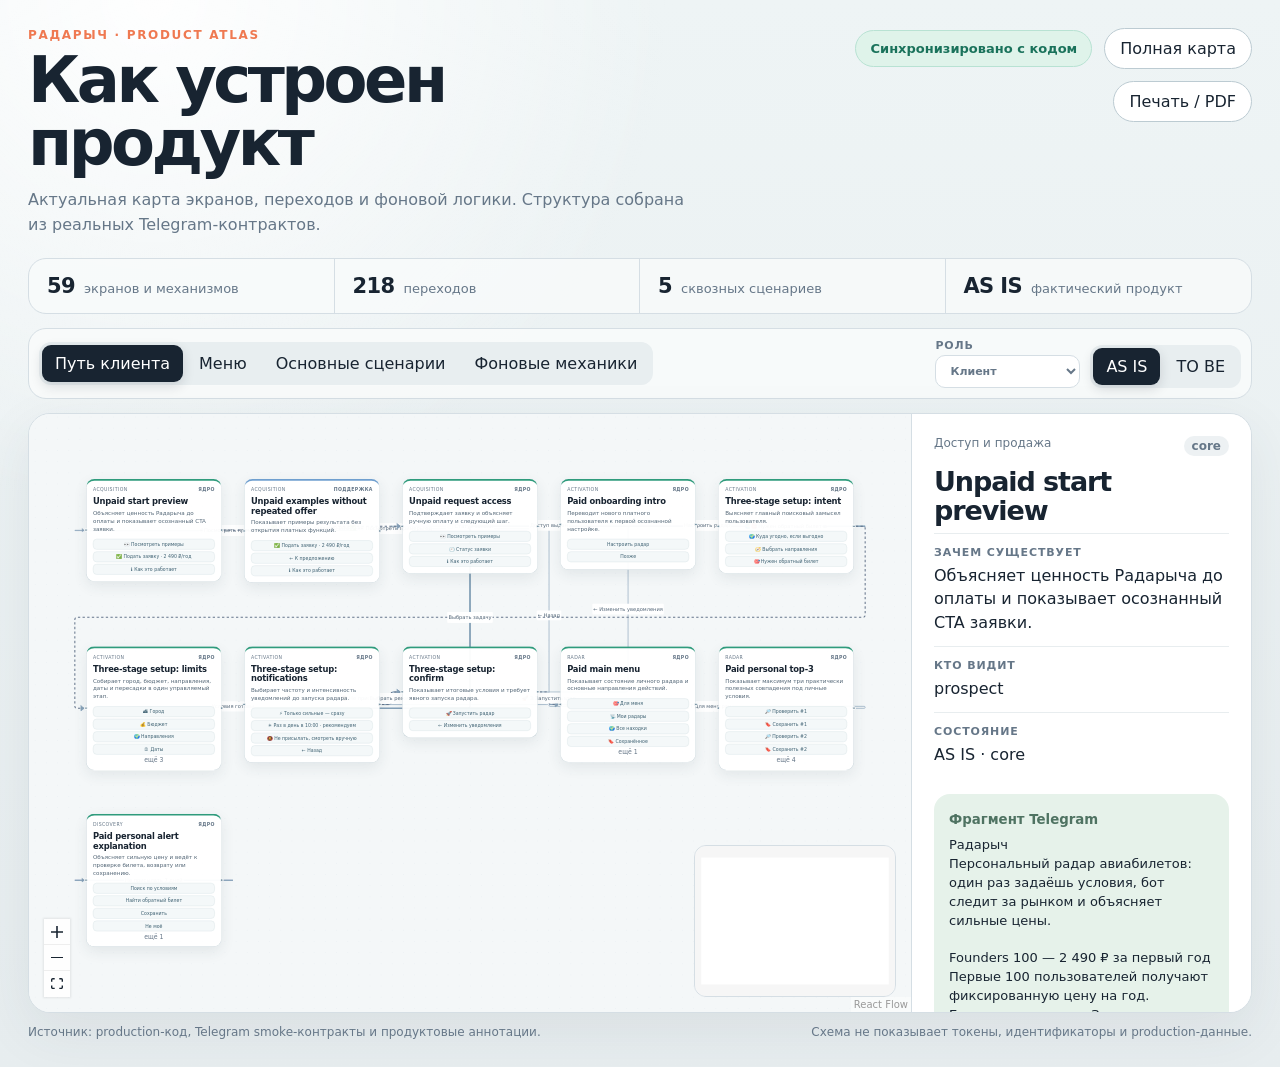
==== commit 86c3ec5b: "Publish Product Atlas 3cd6089" ====
--- a/travel-radar/client/index.html
+++ b/travel-radar/client/index.html
@@ -1,9 +1,15 @@
-<!DOCTYPE html><html lang="ru"><head><meta charset="UTF-8"><meta name="viewport" content="width=device-width"><meta name="description" content="Понятный путь пользователя по возможностям Радарыча."><meta name="theme-color" content="#eef3f5"><link rel="icon" type="image/svg+xml" href="/travel-radar/favicon.svg"><title>Радарыч — клиентская схема</title><link rel="stylesheet" href="/travel-radar/_astro/ProductAtlas.DZ0Ws1xk.css"><link rel="stylesheet" href="/travel-radar/_astro/global.C0texoL5.css"></head><body class><style>astro-island,astro-slot,astro-static-slot{display:contents}</style><script>(()=>{var e=async t=>{await(await t())()};(self.Astro||(self.Astro={})).load=e;window.dispatchEvent(new Event("astro:load"));})();</script><script>(()=>{var g=Object.defineProperty;var w=(a,s,c)=>s in a?g(a,s,{enumerable:!0,configurable:!0,writable:!0,value:c}):a[s]=c;var l=(a,s,c)=>w(a,typeof s!="symbol"?s+"":s,c);var E=new Set(["__proto__","constructor","prototype"]);{let a={0:t=>y(t),1:t=>c(t),2:t=>new RegExp(t),3:t=>new Date(t),4:t=>new Map(c(t)),5:t=>new Set(c(t)),6:t=>BigInt(t),7:t=>new URL(t),8:t=>new Uint8Array(t),9:t=>new Uint16Array(t),10:t=>new Uint32Array(t),11:t=>Number.POSITIVE_INFINITY*t},s=t=>{let[p,e]=t;return p in a?a[p](e):void 0},c=t=>t.map(s),y=t=>typeof t!="object"||t===null?t:Object.fromEntries(Object.entries(t).map(([p,e])=>[p,s(e)]));class f extends HTMLElement{constructor(){super(...arguments);l(this,"Component");l(this,"hydrator");l(this,"hydrate",async()=>{var b;if(!this.hydrator||!this.isConnected)return;let e=(b=this.parentElement)==null?void 0:b.closest("astro-island[ssr]");if(e){e.addEventListener("astro:hydrate",this.hydrate,{once:!0});return}let r=this.querySelectorAll("astro-slot"),n={},d=this.querySelectorAll("template[data-astro-template]");for(let o of d){let i=o.closest(this.tagName);i!=null&&i.isSameNode(this)&&(n[o.getAttribute("data-astro-template")||"default"]=o.innerHTML,o.remove())}for(let o of r){let i=o.closest(this.tagName);i!=null&&i.isSameNode(this)&&(n[o.getAttribute("name")||"default"]=o.innerHTML)}let u;try{u=this.hasAttribute("props")?y(JSON.parse(this.getAttribute("props"))):{}}catch(o){let i=this.getAttribute("component-url")||"<unknown>",v=this.getAttribute("component-export");throw v&&(i+=` (export ${v})`),console.error(`[hydrate] Error parsing props for component ${i}`,this.getAttribute("props"),o),o}let h;await this.hydrator(this)(this.Component,u,n,{client:this.getAttribute("client")}),this.removeAttribute("ssr"),this.dispatchEvent(new CustomEvent("astro:hydrate"))});l(this,"unmount",()=>{this.isConnected||this.dispatchEvent(new CustomEvent("astro:unmount"))})}disconnectedCallback(){document.removeEventListener("astro:after-swap",this.unmount),document.addEventListener("astro:after-swap",this.unmount,{once:!0})}connectedCallback(){if(!this.hasAttribute("await-children")||document.readyState==="interactive"||document.readyState==="complete")this.childrenConnectedCallback();else{let e=()=>{document.removeEventListener("DOMContentLoaded",e),r.disconnect(),this.childrenConnectedCallback()},r=new MutationObserver(()=>{var n;((n=this.lastChild)==null?void 0:n.nodeType)===Node.COMMENT_NODE&&this.lastChild.nodeValue==="astro:end"&&(this.lastChild.remove(),e())});r.observe(this,{childList:!0}),document.addEventListener("DOMContentLoaded",e)}}async childrenConnectedCallback(){let e=this.getAttribute("before-hydration-url");e&&await import(e),this.start()}getRetryImportUrl(e){let r=new URL(e,document.baseURI);return r.searchParams.set("astro-retry",Date.now().toString()),r.toString()}async importWithRetry(e){try{return await import(e)}catch(r){return await new Promise(n=>setTimeout(n,1e3)),import(this.getRetryImportUrl(e))}}handleHydrationError(e){let r=this.getAttribute("component-url"),n=new CustomEvent("astro:hydration-error",{cancelable:!0,bubbles:!0,composed:!0,detail:{error:e,componentUrl:r}});this.dispatchEvent(n)&&console.error(`[astro-island] Error hydrating ${r}`,e)}async start(){let e=JSON.parse(this.getAttribute("opts")),r=this.getAttribute("client");if(Astro[r]===void 0){window.addEventListener(`astro:${r}`,()=>this.start(),{once:!0});return}try{await Astro[r](async()=>{let n=this.getAttribute("renderer-url");try{let[d,{default:u}]=await Promise.all([this.importWithRetry(this.getAttribute("component-url")),n?this.importWithRetry(n):Promise.resolve({default:()=>()=>{}})]),h=this.getAttribute("component-export")||"default";if(h.includes(".")){this.Component=d;for(let m of h.split(".")){if(E.has(m)||!this.Component||typeof this.Component!="object"&&typeof this.Component!="function"||!Object.hasOwn(this.Component,m))throw new Error(`Invalid component export path: ${h}`);this.Component=this.Component[m]}}else{if(E.has(h))throw new Error(`Invalid component export path: ${h}`);this.Component=d[h]}return this.hydrator=u,this.hydrate}catch(d){return this.handleHydrationError(d),()=>{}}},e,this)}catch(n){this.handleHydrationError(n)}}attributeChangedCallback(){this.hydrate()}}l(f,"observedAttributes",["props"]),customElements.get("astro-island")||customElements.define("astro-island",f)}})();</script><astro-island uid="ZANOq7" prefix="r1" component-url="/travel-radar/_astro/ProductAtlas.CbSHBAjN.js" component-export="default" renderer-url="/travel-radar/_astro/client.Cwnq2zmV.js" props="{&quot;atlas&quot;:[0,{&quot;categories&quot;:[1,[[0,{&quot;color&quot;:[0,&quot;#e98a5f&quot;],&quot;id&quot;:[0,&quot;acquisition&quot;],&quot;label&quot;:[0,&quot;Доступ и продажа&quot;]}],[0,{&quot;color&quot;:[0,&quot;#d5a94f&quot;],&quot;id&quot;:[0,&quot;activation&quot;],&quot;label&quot;:[0,&quot;Настройка&quot;]}],[0,{&quot;color&quot;:[0,&quot;#38a98c&quot;],&quot;id&quot;:[0,&quot;radar&quot;],&quot;label&quot;:[0,&quot;Личный радар&quot;]}],[0,{&quot;color&quot;:[0,&quot;#4f8fd8&quot;],&quot;id&quot;:[0,&quot;discovery&quot;],&quot;label&quot;:[0,&quot;Поиск и находки&quot;]}],[0,{&quot;color&quot;:[0,&quot;#7c6fd2&quot;],&quot;id&quot;:[0,&quot;trip&quot;],&quot;label&quot;:[0,&quot;Поездка и возврат&quot;]}],[0,{&quot;color&quot;:[0,&quot;#b56db4&quot;],&quot;id&quot;:[0,&quot;retention&quot;],&quot;label&quot;:[0,&quot;Сохранение ценности&quot;]}],[0,{&quot;color&quot;:[0,&quot;#697586&quot;],&quot;id&quot;:[0,&quot;owner&quot;],&quot;label&quot;:[0,&quot;Owner-контур&quot;]}],[0,{&quot;color&quot;:[0,&quot;#334155&quot;],&quot;id&quot;:[0,&quot;system&quot;],&quot;label&quot;:[0,&quot;Фоновые механики&quot;]}],[0,{&quot;color&quot;:[0,&quot;#9b9388&quot;],&quot;id&quot;:[0,&quot;legacy&quot;],&quot;label&quot;:[0,&quot;Legacy / архив&quot;]}]]],&quot;edges&quot;:[1,[[0,{&quot;id&quot;:[0,&quot;commands--paid_main_menu--0&quot;],&quot;kind&quot;:[0,&quot;user&quot;],&quot;label&quot;:[0,&quot;/menu&quot;],&quot;source&quot;:[0,&quot;commands&quot;],&quot;target&quot;:[0,&quot;paid_main_menu&quot;]}],[0,{&quot;id&quot;:[0,&quot;commands--paid_radars_list--1&quot;],&quot;kind&quot;:[0,&quot;user&quot;],&quot;label&quot;:[0,&quot;/radars&quot;],&quot;source&quot;:[0,&quot;commands&quot;],&quot;target&quot;:[0,&quot;paid_radars_list&quot;]}],[0,{&quot;id&quot;:[0,&quot;commands--paid_daily_digest--2&quot;],&quot;kind&quot;:[0,&quot;user&quot;],&quot;label&quot;:[0,&quot;/digest&quot;],&quot;source&quot;:[0,&quot;commands&quot;],&quot;target&quot;:[0,&quot;paid_daily_digest&quot;]}],[0,{&quot;id&quot;:[0,&quot;commands--paid_saved_populated--3&quot;],&quot;kind&quot;:[0,&quot;user&quot;],&quot;label&quot;:[0,&quot;/saved&quot;],&quot;source&quot;:[0,&quot;commands&quot;],&quot;target&quot;:[0,&quot;paid_saved_populated&quot;]}],[0,{&quot;id&quot;:[0,&quot;commands--commands--4&quot;],&quot;kind&quot;:[0,&quot;user&quot;],&quot;label&quot;:[0,&quot;/help&quot;],&quot;source&quot;:[0,&quot;commands&quot;],&quot;target&quot;:[0,&quot;commands&quot;]}],[0,{&quot;id&quot;:[0,&quot;main_menu.paid-main-menu-buttons--paid_personal_feed--5&quot;],&quot;kind&quot;:[0,&quot;user&quot;],&quot;label&quot;:[0,&quot;🎯 Для меня&quot;],&quot;source&quot;:[0,&quot;main_menu.paid-main-menu-buttons&quot;],&quot;target&quot;:[0,&quot;paid_personal_feed&quot;]}],[0,{&quot;id&quot;:[0,&quot;main_menu.paid-main-menu-buttons--paid_radars_list--6&quot;],&quot;kind&quot;:[0,&quot;user&quot;],&quot;label&quot;:[0,&quot;📡 Мои радары&quot;],&quot;source&quot;:[0,&quot;main_menu.paid-main-menu-buttons&quot;],&quot;target&quot;:[0,&quot;paid_radars_list&quot;]}],[0,{&quot;id&quot;:[0,&quot;main_menu.paid-main-menu-buttons--anomalies_dashboard--7&quot;],&quot;kind&quot;:[0,&quot;user&quot;],&quot;label&quot;:[0,&quot;🌍 Все находки&quot;],&quot;source&quot;:[0,&quot;main_menu.paid-main-menu-buttons&quot;],&quot;target&quot;:[0,&quot;anomalies_dashboard&quot;]}],[0,{&quot;id&quot;:[0,&quot;main_menu.paid-main-menu-buttons--paid_saved_populated--8&quot;],&quot;kind&quot;:[0,&quot;user&quot;],&quot;label&quot;:[0,&quot;🔖 Сохранённое&quot;],&quot;source&quot;:[0,&quot;main_menu.paid-main-menu-buttons&quot;],&quot;target&quot;:[0,&quot;paid_saved_populated&quot;]}],[0,{&quot;id&quot;:[0,&quot;main_menu.paid-main-menu-buttons--paid_main_menu--9&quot;],&quot;kind&quot;:[0,&quot;user&quot;],&quot;label&quot;:[0,&quot;••• Ещё&quot;],&quot;source&quot;:[0,&quot;main_menu.paid-main-menu-buttons&quot;],&quot;target&quot;:[0,&quot;paid_main_menu&quot;]}],[0,{&quot;id&quot;:[0,&quot;admin_menu--paid_personal_feed--10&quot;],&quot;kind&quot;:[0,&quot;user&quot;],&quot;label&quot;:[0,&quot;🎯 Для меня&quot;],&quot;source&quot;:[0,&quot;admin_menu&quot;],&quot;target&quot;:[0,&quot;paid_personal_feed&quot;]}],[0,{&quot;id&quot;:[0,&quot;admin_menu--paid_radars_list--11&quot;],&quot;kind&quot;:[0,&quot;user&quot;],&quot;label&quot;:[0,&quot;📡 Мои радары&quot;],&quot;source&quot;:[0,&quot;admin_menu&quot;],&quot;target&quot;:[0,&quot;paid_radars_list&quot;]}],[0,{&quot;id&quot;:[0,&quot;admin_menu--anomalies_dashboard--12&quot;],&quot;kind&quot;:[0,&quot;user&quot;],&quot;label&quot;:[0,&quot;🌍 Все находки&quot;],&quot;source&quot;:[0,&quot;admin_menu&quot;],&quot;target&quot;:[0,&quot;anomalies_dashboard&quot;]}],[0,{&quot;id&quot;:[0,&quot;admin_menu--paid_saved_populated--13&quot;],&quot;kind&quot;:[0,&quot;user&quot;],&quot;label&quot;:[0,&quot;🔖 Сохранённое&quot;],&quot;source&quot;:[0,&quot;admin_menu&quot;],&quot;target&quot;:[0,&quot;paid_saved_populated&quot;]}],[0,{&quot;id&quot;:[0,&quot;admin_menu--paid_main_menu--14&quot;],&quot;kind&quot;:[0,&quot;user&quot;],&quot;label&quot;:[0,&quot;••• Ещё&quot;],&quot;source&quot;:[0,&quot;admin_menu&quot;],&quot;target&quot;:[0,&quot;paid_main_menu&quot;]}],[0,{&quot;id&quot;:[0,&quot;admin_menu--diagnostics--15&quot;],&quot;kind&quot;:[0,&quot;user&quot;],&quot;label&quot;:[0,&quot;🔧 Диагностика&quot;],&quot;source&quot;:[0,&quot;admin_menu&quot;],&quot;target&quot;:[0,&quot;diagnostics&quot;]}],[0,{&quot;id&quot;:[0,&quot;more_menu--ready_trips--16&quot;],&quot;kind&quot;:[0,&quot;user&quot;],&quot;label&quot;:[0,&quot;🧳 Готовые поездки&quot;],&quot;source&quot;:[0,&quot;more_menu&quot;],&quot;target&quot;:[0,&quot;ready_trips&quot;]}],[0,{&quot;id&quot;:[0,&quot;more_menu--paid_weekly_report--17&quot;],&quot;kind&quot;:[0,&quot;user&quot;],&quot;label&quot;:[0,&quot;📊 Отчёт за неделю&quot;],&quot;source&quot;:[0,&quot;more_menu&quot;],&quot;target&quot;:[0,&quot;paid_weekly_report&quot;]}],[0,{&quot;id&quot;:[0,&quot;more_menu--paid_main_menu--18&quot;],&quot;kind&quot;:[0,&quot;user&quot;],&quot;label&quot;:[0,&quot;🏠 Главный экран&quot;],&quot;source&quot;:[0,&quot;more_menu&quot;],&quot;target&quot;:[0,&quot;paid_main_menu&quot;]}],[0,{&quot;id&quot;:[0,&quot;diagnostics--paid_main_menu--19&quot;],&quot;kind&quot;:[0,&quot;user&quot;],&quot;label&quot;:[0,&quot;📊 Сводка радара&quot;],&quot;source&quot;:[0,&quot;diagnostics&quot;],&quot;target&quot;:[0,&quot;paid_main_menu&quot;]}],[0,{&quot;id&quot;:[0,&quot;diagnostics--paid_main_menu--20&quot;],&quot;kind&quot;:[0,&quot;user&quot;],&quot;label&quot;:[0,&quot;🧭 Качество сигналов&quot;],&quot;source&quot;:[0,&quot;diagnostics&quot;],&quot;target&quot;:[0,&quot;paid_main_menu&quot;]}],[0,{&quot;id&quot;:[0,&quot;diagnostics--paid_main_menu--21&quot;],&quot;kind&quot;:[0,&quot;user&quot;],&quot;label&quot;:[0,&quot;🔁 Риск обратного&quot;],&quot;source&quot;:[0,&quot;diagnostics&quot;],&quot;target&quot;:[0,&quot;paid_main_menu&quot;]}],[0,{&quot;id&quot;:[0,&quot;diagnostics--paid_main_menu--22&quot;],&quot;kind&quot;:[0,&quot;user&quot;],&quot;label&quot;:[0,&quot;⚙️ Статус&quot;],&quot;source&quot;:[0,&quot;diagnostics&quot;],&quot;target&quot;:[0,&quot;paid_main_menu&quot;]}],[0,{&quot;id&quot;:[0,&quot;diagnostics--paid_main_menu--23&quot;],&quot;kind&quot;:[0,&quot;user&quot;],&quot;label&quot;:[0,&quot;↩️ Главное меню&quot;],&quot;source&quot;:[0,&quot;diagnostics&quot;],&quot;target&quot;:[0,&quot;paid_main_menu&quot;]}],[0,{&quot;id&quot;:[0,&quot;anomalies_empty--anomalies_dashboard--24&quot;],&quot;kind&quot;:[0,&quot;user&quot;],&quot;label&quot;:[0,&quot;🔄 Обновить&quot;],&quot;source&quot;:[0,&quot;anomalies_empty&quot;],&quot;target&quot;:[0,&quot;anomalies_dashboard&quot;]}],[0,{&quot;id&quot;:[0,&quot;anomalies_empty--paid_main_menu--25&quot;],&quot;kind&quot;:[0,&quot;user&quot;],&quot;label&quot;:[0,&quot;💎 Из Москвы&quot;],&quot;source&quot;:[0,&quot;anomalies_empty&quot;],&quot;target&quot;:[0,&quot;paid_main_menu&quot;]}],[0,{&quot;id&quot;:[0,&quot;anomalies_empty--paid_main_menu--26&quot;],&quot;kind&quot;:[0,&quot;user&quot;],&quot;label&quot;:[0,&quot;🛫 Из Питера&quot;],&quot;source&quot;:[0,&quot;anomalies_empty&quot;],&quot;target&quot;:[0,&quot;paid_main_menu&quot;]}],[0,{&quot;id&quot;:[0,&quot;anomalies_empty--paid_main_menu--27&quot;],&quot;kind&quot;:[0,&quot;user&quot;],&quot;label&quot;:[0,&quot;⚙️ Настроить&quot;],&quot;source&quot;:[0,&quot;anomalies_empty&quot;],&quot;target&quot;:[0,&quot;paid_main_menu&quot;]}],[0,{&quot;id&quot;:[0,&quot;anomalies_dashboard--anomalies_dashboard--28&quot;],&quot;kind&quot;:[0,&quot;user&quot;],&quot;label&quot;:[0,&quot;📅 июл 2026 · 18&quot;],&quot;source&quot;:[0,&quot;anomalies_dashboard&quot;],&quot;target&quot;:[0,&quot;anomalies_dashboard&quot;]}],[0,{&quot;id&quot;:[0,&quot;anomalies_dashboard--anomalies_dashboard--29&quot;],&quot;kind&quot;:[0,&quot;user&quot;],&quot;label&quot;:[0,&quot;📅 авг 2026 · 12&quot;],&quot;source&quot;:[0,&quot;anomalies_dashboard&quot;],&quot;target&quot;:[0,&quot;anomalies_dashboard&quot;]}],[0,{&quot;id&quot;:[0,&quot;anomalies_dashboard--anomalies_dashboard--30&quot;],&quot;kind&quot;:[0,&quot;user&quot;],&quot;label&quot;:[0,&quot;📅 сен 2026 · 9&quot;],&quot;source&quot;:[0,&quot;anomalies_dashboard&quot;],&quot;target&quot;:[0,&quot;anomalies_dashboard&quot;]}],[0,{&quot;id&quot;:[0,&quot;anomalies_dashboard--anomalies_dashboard--31&quot;],&quot;kind&quot;:[0,&quot;user&quot;],&quot;label&quot;:[0,&quot;📅 окт 2026 · 7&quot;],&quot;source&quot;:[0,&quot;anomalies_dashboard&quot;],&quot;target&quot;:[0,&quot;anomalies_dashboard&quot;]}],[0,{&quot;id&quot;:[0,&quot;anomalies_dashboard--anomalies_dashboard--32&quot;],&quot;kind&quot;:[0,&quot;user&quot;],&quot;label&quot;:[0,&quot;↩️ Все фильтры&quot;],&quot;source&quot;:[0,&quot;anomalies_dashboard&quot;],&quot;target&quot;:[0,&quot;anomalies_dashboard&quot;]}],[0,{&quot;id&quot;:[0,&quot;anomalies_country--market_results--33&quot;],&quot;kind&quot;:[0,&quot;user&quot;],&quot;label&quot;:[0,&quot;🇨🇳 Китай · 9&quot;],&quot;source&quot;:[0,&quot;anomalies_country&quot;],&quot;target&quot;:[0,&quot;market_results&quot;]}],[0,{&quot;id&quot;:[0,&quot;anomalies_country--market_results--34&quot;],&quot;kind&quot;:[0,&quot;user&quot;],&quot;label&quot;:[0,&quot;🇹🇭 Таиланд · 4&quot;],&quot;source&quot;:[0,&quot;anomalies_country&quot;],&quot;target&quot;:[0,&quot;market_results&quot;]}],[0,{&quot;id&quot;:[0,&quot;anomalies_country--market_results--35&quot;],&quot;kind&quot;:[0,&quot;user&quot;],&quot;label&quot;:[0,&quot;🇪🇸 Испания · 3&quot;],&quot;source&quot;:[0,&quot;anomalies_country&quot;],&quot;target&quot;:[0,&quot;market_results&quot;]}],[0,{&quot;id&quot;:[0,&quot;anomalies_country--market_results--36&quot;],&quot;kind&quot;:[0,&quot;user&quot;],&quot;label&quot;:[0,&quot;🇹🇷 Турция · 2&quot;],&quot;source&quot;:[0,&quot;anomalies_country&quot;],&quot;target&quot;:[0,&quot;market_results&quot;]}],[0,{&quot;id&quot;:[0,&quot;anomalies_country--anomalies_dashboard--37&quot;],&quot;kind&quot;:[0,&quot;user&quot;],&quot;label&quot;:[0,&quot;↩️ Месяцы&quot;],&quot;source&quot;:[0,&quot;anomalies_country&quot;],&quot;target&quot;:[0,&quot;anomalies_dashboard&quot;]}],[0,{&quot;id&quot;:[0,&quot;anomalies_country--anomalies_dashboard--38&quot;],&quot;kind&quot;:[0,&quot;user&quot;],&quot;label&quot;:[0,&quot;↩️ Все фильтры&quot;],&quot;source&quot;:[0,&quot;anomalies_country&quot;],&quot;target&quot;:[0,&quot;anomalies_dashboard&quot;]}],[0,{&quot;id&quot;:[0,&quot;deals--market_results--39&quot;],&quot;kind&quot;:[0,&quot;user&quot;],&quot;label&quot;:[0,&quot;🔥 Самые сильные&quot;],&quot;source&quot;:[0,&quot;deals&quot;],&quot;target&quot;:[0,&quot;market_results&quot;]}],[0,{&quot;id&quot;:[0,&quot;deals--market_results--40&quot;],&quot;kind&quot;:[0,&quot;user&quot;],&quot;label&quot;:[0,&quot;🟢 −25% и ниже&quot;],&quot;source&quot;:[0,&quot;deals&quot;],&quot;target&quot;:[0,&quot;market_results&quot;]}],[0,{&quot;id&quot;:[0,&quot;deals--ready_trips--41&quot;],&quot;kind&quot;:[0,&quot;user&quot;],&quot;label&quot;:[0,&quot;🧳 Готовые поездки&quot;],&quot;source&quot;:[0,&quot;deals&quot;],&quot;target&quot;:[0,&quot;ready_trips&quot;]}],[0,{&quot;id&quot;:[0,&quot;deals--paid_main_menu--42&quot;],&quot;kind&quot;:[0,&quot;user&quot;],&quot;label&quot;:[0,&quot;🌍 Короткие&quot;],&quot;source&quot;:[0,&quot;deals&quot;],&quot;target&quot;:[0,&quot;paid_main_menu&quot;]}],[0,{&quot;id&quot;:[0,&quot;deals--anomalies_dashboard--43&quot;],&quot;kind&quot;:[0,&quot;user&quot;],&quot;label&quot;:[0,&quot;🌍 Страны из Москвы&quot;],&quot;source&quot;:[0,&quot;deals&quot;],&quot;target&quot;:[0,&quot;anomalies_dashboard&quot;]}],[0,{&quot;id&quot;:[0,&quot;deals--paid_main_menu--44&quot;],&quot;kind&quot;:[0,&quot;user&quot;],&quot;label&quot;:[0,&quot;⚙️ Настроить&quot;],&quot;source&quot;:[0,&quot;deals&quot;],&quot;target&quot;:[0,&quot;paid_main_menu&quot;]}],[0,{&quot;id&quot;:[0,&quot;return_window--return_result--45&quot;],&quot;kind&quot;:[0,&quot;user&quot;],&quot;label&quot;:[0,&quot;5–10 дней · 06.08–11.08&quot;],&quot;source&quot;:[0,&quot;return_window&quot;],&quot;target&quot;:[0,&quot;return_result&quot;]}],[0,{&quot;id&quot;:[0,&quot;return_window--return_result--46&quot;],&quot;kind&quot;:[0,&quot;user&quot;],&quot;label&quot;:[0,&quot;10–14 дней · 11.08–15.08&quot;],&quot;source&quot;:[0,&quot;return_window&quot;],&quot;target&quot;:[0,&quot;return_result&quot;]}],[0,{&quot;id&quot;:[0,&quot;return_window--return_result--47&quot;],&quot;kind&quot;:[0,&quot;user&quot;],&quot;label&quot;:[0,&quot;14–21 день · 15.08–22.08&quot;],&quot;source&quot;:[0,&quot;return_window&quot;],&quot;target&quot;:[0,&quot;return_result&quot;]}],[0,{&quot;id&quot;:[0,&quot;return_window--return_window--48&quot;],&quot;kind&quot;:[0,&quot;user&quot;],&quot;label&quot;:[0,&quot;✏️ Свои даты&quot;],&quot;source&quot;:[0,&quot;return_window&quot;],&quot;target&quot;:[0,&quot;return_window&quot;]}],[0,{&quot;id&quot;:[0,&quot;return_result--return_result--49&quot;],&quot;kind&quot;:[0,&quot;user&quot;],&quot;label&quot;:[0,&quot;🔄 Проверить сейчас&quot;],&quot;source&quot;:[0,&quot;return_result&quot;],&quot;target&quot;:[0,&quot;return_result&quot;]}],[0,{&quot;id&quot;:[0,&quot;return_result--return_result--50&quot;],&quot;kind&quot;:[0,&quot;user&quot;],&quot;label&quot;:[0,&quot;Рассмотреть другой город&quot;],&quot;source&quot;:[0,&quot;return_result&quot;],&quot;target&quot;:[0,&quot;return_result&quot;]}],[0,{&quot;id&quot;:[0,&quot;return_result--return_window--51&quot;],&quot;kind&quot;:[0,&quot;user&quot;],&quot;label&quot;:[0,&quot;📅 Изменить интервал&quot;],&quot;source&quot;:[0,&quot;return_result&quot;],&quot;target&quot;:[0,&quot;return_window&quot;]}],[0,{&quot;id&quot;:[0,&quot;return_result--sniper_dashboard--52&quot;],&quot;kind&quot;:[0,&quot;user&quot;],&quot;label&quot;:[0,&quot;🎯 Снайпер возврата&quot;],&quot;source&quot;:[0,&quot;return_result&quot;],&quot;target&quot;:[0,&quot;sniper_dashboard&quot;]}],[0,{&quot;id&quot;:[0,&quot;sniper_dashboard--sniper_dashboard--53&quot;],&quot;kind&quot;:[0,&quot;user&quot;],&quot;label&quot;:[0,&quot;⭐ Популярные&quot;],&quot;source&quot;:[0,&quot;sniper_dashboard&quot;],&quot;target&quot;:[0,&quot;sniper_dashboard&quot;]}],[0,{&quot;id&quot;:[0,&quot;sniper_dashboard--sniper_dashboard--54&quot;],&quot;kind&quot;:[0,&quot;user&quot;],&quot;label&quot;:[0,&quot;🌏 Азия и острова&quot;],&quot;source&quot;:[0,&quot;sniper_dashboard&quot;],&quot;target&quot;:[0,&quot;sniper_dashboard&quot;]}],[0,{&quot;id&quot;:[0,&quot;sniper_dashboard--sniper_dashboard--55&quot;],&quot;kind&quot;:[0,&quot;user&quot;],&quot;label&quot;:[0,&quot;🧭 Ближние&quot;],&quot;source&quot;:[0,&quot;sniper_dashboard&quot;],&quot;target&quot;:[0,&quot;sniper_dashboard&quot;]}],[0,{&quot;id&quot;:[0,&quot;sniper_dashboard--sniper_dashboard--56&quot;],&quot;kind&quot;:[0,&quot;user&quot;],&quot;label&quot;:[0,&quot;🇪🇺 Европа&quot;],&quot;source&quot;:[0,&quot;sniper_dashboard&quot;],&quot;target&quot;:[0,&quot;sniper_dashboard&quot;]}],[0,{&quot;id&quot;:[0,&quot;sniper_dashboard--sniper_dashboard--57&quot;],&quot;kind&quot;:[0,&quot;user&quot;],&quot;label&quot;:[0,&quot;🌍 Африка&quot;],&quot;source&quot;:[0,&quot;sniper_dashboard&quot;],&quot;target&quot;:[0,&quot;sniper_dashboard&quot;]}],[0,{&quot;id&quot;:[0,&quot;sniper_dashboard--sniper_dashboard--58&quot;],&quot;kind&quot;:[0,&quot;user&quot;],&quot;label&quot;:[0,&quot;🌎 Америка&quot;],&quot;source&quot;:[0,&quot;sniper_dashboard&quot;],&quot;target&quot;:[0,&quot;sniper_dashboard&quot;]}],[0,{&quot;id&quot;:[0,&quot;sniper_dashboard--sniper_dashboard--59&quot;],&quot;kind&quot;:[0,&quot;user&quot;],&quot;label&quot;:[0,&quot;🌍 Все страны&quot;],&quot;source&quot;:[0,&quot;sniper_dashboard&quot;],&quot;target&quot;:[0,&quot;sniper_dashboard&quot;]}],[0,{&quot;id&quot;:[0,&quot;sniper_dashboard--sniper_dashboard--60&quot;],&quot;kind&quot;:[0,&quot;user&quot;],&quot;label&quot;:[0,&quot;📋 Активные снайперы&quot;],&quot;source&quot;:[0,&quot;sniper_dashboard&quot;],&quot;target&quot;:[0,&quot;sniper_dashboard&quot;]}],[0,{&quot;id&quot;:[0,&quot;sniper_dashboard--sniper_dashboard--61&quot;],&quot;kind&quot;:[0,&quot;user&quot;],&quot;label&quot;:[0,&quot;✏️ Ручной ввод&quot;],&quot;source&quot;:[0,&quot;sniper_dashboard&quot;],&quot;target&quot;:[0,&quot;sniper_dashboard&quot;]}],[0,{&quot;id&quot;:[0,&quot;sniper_target--sniper_window--62&quot;],&quot;kind&quot;:[0,&quot;user&quot;],&quot;label&quot;:[0,&quot;🇹🇭 Таиланд&quot;],&quot;source&quot;:[0,&quot;sniper_target&quot;],&quot;target&quot;:[0,&quot;sniper_window&quot;]}],[0,{&quot;id&quot;:[0,&quot;sniper_target--sniper_window--63&quot;],&quot;kind&quot;:[0,&quot;user&quot;],&quot;label&quot;:[0,&quot;🇨🇳 Китай&quot;],&quot;source&quot;:[0,&quot;sniper_target&quot;],&quot;target&quot;:[0,&quot;sniper_window&quot;]}],[0,{&quot;id&quot;:[0,&quot;sniper_target--sniper_window--64&quot;],&quot;kind&quot;:[0,&quot;user&quot;],&quot;label&quot;:[0,&quot;🇹🇷 Турция&quot;],&quot;source&quot;:[0,&quot;sniper_target&quot;],&quot;target&quot;:[0,&quot;sniper_window&quot;]}],[0,{&quot;id&quot;:[0,&quot;sniper_target--sniper_window--65&quot;],&quot;kind&quot;:[0,&quot;user&quot;],&quot;label&quot;:[0,&quot;🇻🇳 Вьетнам&quot;],&quot;source&quot;:[0,&quot;sniper_target&quot;],&quot;target&quot;:[0,&quot;sniper_window&quot;]}],[0,{&quot;id&quot;:[0,&quot;sniper_target--sniper_dashboard--66&quot;],&quot;kind&quot;:[0,&quot;user&quot;],&quot;label&quot;:[0,&quot;↩️ Назад&quot;],&quot;source&quot;:[0,&quot;sniper_target&quot;],&quot;target&quot;:[0,&quot;sniper_dashboard&quot;]}],[0,{&quot;id&quot;:[0,&quot;sniper_window--sniper_price--67&quot;],&quot;kind&quot;:[0,&quot;user&quot;],&quot;label&quot;:[0,&quot;5–14 дней&quot;],&quot;source&quot;:[0,&quot;sniper_window&quot;],&quot;target&quot;:[0,&quot;sniper_price&quot;]}],[0,{&quot;id&quot;:[0,&quot;sniper_window--sniper_price--68&quot;],&quot;kind&quot;:[0,&quot;user&quot;],&quot;label&quot;:[0,&quot;5–20 дней&quot;],&quot;source&quot;:[0,&quot;sniper_window&quot;],&quot;target&quot;:[0,&quot;sniper_price&quot;]}],[0,{&quot;id&quot;:[0,&quot;sniper_window--sniper_price--69&quot;],&quot;kind&quot;:[0,&quot;user&quot;],&quot;label&quot;:[0,&quot;10–30 дней&quot;],&quot;source&quot;:[0,&quot;sniper_window&quot;],&quot;target&quot;:[0,&quot;sniper_price&quot;]}],[0,{&quot;id&quot;:[0,&quot;sniper_window--sniper_price--70&quot;],&quot;kind&quot;:[0,&quot;user&quot;],&quot;label&quot;:[0,&quot;14–30 дней&quot;],&quot;source&quot;:[0,&quot;sniper_window&quot;],&quot;target&quot;:[0,&quot;sniper_price&quot;]}],[0,{&quot;id&quot;:[0,&quot;sniper_window--sniper_dashboard--71&quot;],&quot;kind&quot;:[0,&quot;user&quot;],&quot;label&quot;:[0,&quot;↩️ Направления&quot;],&quot;source&quot;:[0,&quot;sniper_window&quot;],&quot;target&quot;:[0,&quot;sniper_dashboard&quot;]}],[0,{&quot;id&quot;:[0,&quot;sniper_price--sniper_dashboard--72&quot;],&quot;kind&quot;:[0,&quot;user&quot;],&quot;label&quot;:[0,&quot;до 25к&quot;],&quot;source&quot;:[0,&quot;sniper_price&quot;],&quot;target&quot;:[0,&quot;sniper_dashboard&quot;]}],[0,{&quot;id&quot;:[0,&quot;sniper_price--sniper_dashboard--73&quot;],&quot;kind&quot;:[0,&quot;user&quot;],&quot;label&quot;:[0,&quot;до 35к&quot;],&quot;source&quot;:[0,&quot;sniper_price&quot;],&quot;target&quot;:[0,&quot;sniper_dashboard&quot;]}],[0,{&quot;id&quot;:[0,&quot;sniper_price--sniper_dashboard--74&quot;],&quot;kind&quot;:[0,&quot;user&quot;],&quot;label&quot;:[0,&quot;до 50к&quot;],&quot;source&quot;:[0,&quot;sniper_price&quot;],&quot;target&quot;:[0,&quot;sniper_dashboard&quot;]}],[0,{&quot;id&quot;:[0,&quot;sniper_price--sniper_dashboard--75&quot;],&quot;kind&quot;:[0,&quot;user&quot;],&quot;label&quot;:[0,&quot;до 70к&quot;],&quot;source&quot;:[0,&quot;sniper_price&quot;],&quot;target&quot;:[0,&quot;sniper_dashboard&quot;]}],[0,{&quot;id&quot;:[0,&quot;sniper_price--sniper_window--76&quot;],&quot;kind&quot;:[0,&quot;user&quot;],&quot;label&quot;:[0,&quot;↩️ Окно&quot;],&quot;source&quot;:[0,&quot;sniper_price&quot;],&quot;target&quot;:[0,&quot;sniper_window&quot;]}],[0,{&quot;id&quot;:[0,&quot;unpaid_start--unpaid_examples--77&quot;],&quot;kind&quot;:[0,&quot;user&quot;],&quot;label&quot;:[0,&quot;👀 Посмотреть примеры&quot;],&quot;source&quot;:[0,&quot;unpaid_start&quot;],&quot;target&quot;:[0,&quot;unpaid_examples&quot;]}],[0,{&quot;id&quot;:[0,&quot;unpaid_start--unpaid_request--78&quot;],&quot;kind&quot;:[0,&quot;user&quot;],&quot;label&quot;:[0,&quot;✅ Подать заявку · 2 490 ₽/год&quot;],&quot;source&quot;:[0,&quot;unpaid_start&quot;],&quot;target&quot;:[0,&quot;unpaid_request&quot;]}],[0,{&quot;id&quot;:[0,&quot;unpaid_start--unpaid_faq--79&quot;],&quot;kind&quot;:[0,&quot;user&quot;],&quot;label&quot;:[0,&quot;ℹ️ Как это работает&quot;],&quot;source&quot;:[0,&quot;unpaid_start&quot;],&quot;target&quot;:[0,&quot;unpaid_faq&quot;]}],[0,{&quot;id&quot;:[0,&quot;unpaid_examples--unpaid_request--80&quot;],&quot;kind&quot;:[0,&quot;user&quot;],&quot;label&quot;:[0,&quot;✅ Подать заявку · 2 490 ₽/год&quot;],&quot;source&quot;:[0,&quot;unpaid_examples&quot;],&quot;target&quot;:[0,&quot;unpaid_request&quot;]}],[0,{&quot;id&quot;:[0,&quot;unpaid_examples--unpaid_start--81&quot;],&quot;kind&quot;:[0,&quot;user&quot;],&quot;label&quot;:[0,&quot;← К предложению&quot;],&quot;source&quot;:[0,&quot;unpaid_examples&quot;],&quot;target&quot;:[0,&quot;unpaid_start&quot;]}],[0,{&quot;id&quot;:[0,&quot;unpaid_examples--unpaid_faq--82&quot;],&quot;kind&quot;:[0,&quot;user&quot;],&quot;label&quot;:[0,&quot;ℹ️ Как это работает&quot;],&quot;source&quot;:[0,&quot;unpaid_examples&quot;],&quot;target&quot;:[0,&quot;unpaid_faq&quot;]}],[0,{&quot;id&quot;:[0,&quot;unpaid_preview_empty--unpaid_examples--83&quot;],&quot;kind&quot;:[0,&quot;user&quot;],&quot;label&quot;:[0,&quot;👀 Посмотреть примеры&quot;],&quot;source&quot;:[0,&quot;unpaid_preview_empty&quot;],&quot;target&quot;:[0,&quot;unpaid_examples&quot;]}],[0,{&quot;id&quot;:[0,&quot;unpaid_preview_empty--unpaid_request--84&quot;],&quot;kind&quot;:[0,&quot;user&quot;],&quot;label&quot;:[0,&quot;✅ Подать заявку · 2 490 ₽/год&quot;],&quot;source&quot;:[0,&quot;unpaid_preview_empty&quot;],&quot;target&quot;:[0,&quot;unpaid_request&quot;]}],[0,{&quot;id&quot;:[0,&quot;unpaid_preview_empty--unpaid_faq--85&quot;],&quot;kind&quot;:[0,&quot;user&quot;],&quot;label&quot;:[0,&quot;ℹ️ Как это работает&quot;],&quot;source&quot;:[0,&quot;unpaid_preview_empty&quot;],&quot;target&quot;:[0,&quot;unpaid_faq&quot;]}],[0,{&quot;id&quot;:[0,&quot;unpaid_request--unpaid_examples--86&quot;],&quot;kind&quot;:[0,&quot;user&quot;],&quot;label&quot;:[0,&quot;👀 Посмотреть примеры&quot;],&quot;source&quot;:[0,&quot;unpaid_request&quot;],&quot;target&quot;:[0,&quot;unpaid_examples&quot;]}],[0,{&quot;id&quot;:[0,&quot;unpaid_request--unpaid_request--87&quot;],&quot;kind&quot;:[0,&quot;user&quot;],&quot;label&quot;:[0,&quot;🕘 Статус заявки&quot;],&quot;source&quot;:[0,&quot;unpaid_request&quot;],&quot;target&quot;:[0,&quot;unpaid_request&quot;]}],[0,{&quot;id&quot;:[0,&quot;unpaid_request--unpaid_faq--88&quot;],&quot;kind&quot;:[0,&quot;user&quot;],&quot;label&quot;:[0,&quot;ℹ️ Как это работает&quot;],&quot;source&quot;:[0,&quot;unpaid_request&quot;],&quot;target&quot;:[0,&quot;unpaid_faq&quot;]}],[0,{&quot;id&quot;:[0,&quot;unpaid_expired--unpaid_examples--89&quot;],&quot;kind&quot;:[0,&quot;user&quot;],&quot;label&quot;:[0,&quot;👀 Посмотреть примеры&quot;],&quot;source&quot;:[0,&quot;unpaid_expired&quot;],&quot;target&quot;:[0,&quot;unpaid_examples&quot;]}],[0,{&quot;id&quot;:[0,&quot;unpaid_expired--unpaid_request--90&quot;],&quot;kind&quot;:[0,&quot;user&quot;],&quot;label&quot;:[0,&quot;🔄 Запросить продление&quot;],&quot;source&quot;:[0,&quot;unpaid_expired&quot;],&quot;target&quot;:[0,&quot;unpaid_request&quot;]}],[0,{&quot;id&quot;:[0,&quot;unpaid_expired--unpaid_faq--91&quot;],&quot;kind&quot;:[0,&quot;user&quot;],&quot;label&quot;:[0,&quot;ℹ️ Как это работает&quot;],&quot;source&quot;:[0,&quot;unpaid_expired&quot;],&quot;target&quot;:[0,&quot;unpaid_faq&quot;]}],[0,{&quot;id&quot;:[0,&quot;unpaid_faq--unpaid_request--92&quot;],&quot;kind&quot;:[0,&quot;user&quot;],&quot;label&quot;:[0,&quot;✅ Подать заявку · 2 490 ₽/год&quot;],&quot;source&quot;:[0,&quot;unpaid_faq&quot;],&quot;target&quot;:[0,&quot;unpaid_request&quot;]}],[0,{&quot;id&quot;:[0,&quot;unpaid_faq--unpaid_start--93&quot;],&quot;kind&quot;:[0,&quot;user&quot;],&quot;label&quot;:[0,&quot;← К предложению&quot;],&quot;source&quot;:[0,&quot;unpaid_faq&quot;],&quot;target&quot;:[0,&quot;unpaid_start&quot;]}],[0,{&quot;id&quot;:[0,&quot;unpaid_faq--unpaid_faq--94&quot;],&quot;kind&quot;:[0,&quot;user&quot;],&quot;label&quot;:[0,&quot;ℹ️ Как это работает&quot;],&quot;source&quot;:[0,&quot;unpaid_faq&quot;],&quot;target&quot;:[0,&quot;unpaid_faq&quot;]}],[0,{&quot;id&quot;:[0,&quot;paid_onboarding_intro--paid_setup_intent--95&quot;],&quot;kind&quot;:[0,&quot;user&quot;],&quot;label&quot;:[0,&quot;Настроить радар&quot;],&quot;source&quot;:[0,&quot;paid_onboarding_intro&quot;],&quot;target&quot;:[0,&quot;paid_setup_intent&quot;]}],[0,{&quot;id&quot;:[0,&quot;paid_onboarding_intro--paid_setup_intent--96&quot;],&quot;kind&quot;:[0,&quot;user&quot;],&quot;label&quot;:[0,&quot;Позже&quot;],&quot;source&quot;:[0,&quot;paid_onboarding_intro&quot;],&quot;target&quot;:[0,&quot;paid_setup_intent&quot;]}],[0,{&quot;id&quot;:[0,&quot;paid_setup_intent--paid_setup_intent--97&quot;],&quot;kind&quot;:[0,&quot;user&quot;],&quot;label&quot;:[0,&quot;🌍 Куда угодно, если выгодно&quot;],&quot;source&quot;:[0,&quot;paid_setup_intent&quot;],&quot;target&quot;:[0,&quot;paid_setup_intent&quot;]}],[0,{&quot;id&quot;:[0,&quot;paid_setup_intent--paid_setup_intent--98&quot;],&quot;kind&quot;:[0,&quot;user&quot;],&quot;label&quot;:[0,&quot;🧭 Выбрать направления&quot;],&quot;source&quot;:[0,&quot;paid_setup_intent&quot;],&quot;target&quot;:[0,&quot;paid_setup_intent&quot;]}],[0,{&quot;id&quot;:[0,&quot;paid_setup_intent--paid_setup_intent--99&quot;],&quot;kind&quot;:[0,&quot;user&quot;],&quot;label&quot;:[0,&quot;🎯 Нужен обратный билет&quot;],&quot;source&quot;:[0,&quot;paid_setup_intent&quot;],&quot;target&quot;:[0,&quot;paid_setup_intent&quot;]}],[0,{&quot;id&quot;:[0,&quot;paid_setup_limits--paid_setup_intent--100&quot;],&quot;kind&quot;:[0,&quot;user&quot;],&quot;label&quot;:[0,&quot;🏙 Город&quot;],&quot;source&quot;:[0,&quot;paid_setup_limits&quot;],&quot;target&quot;:[0,&quot;paid_setup_intent&quot;]}],[0,{&quot;id&quot;:[0,&quot;paid_setup_limits--paid_setup_intent--101&quot;],&quot;kind&quot;:[0,&quot;user&quot;],&quot;label&quot;:[0,&quot;💰 Бюджет&quot;],&quot;source&quot;:[0,&quot;paid_setup_limits&quot;],&quot;target&quot;:[0,&quot;paid_setup_intent&quot;]}],[0,{&quot;id&quot;:[0,&quot;paid_setup_limits--paid_setup_intent--102&quot;],&quot;kind&quot;:[0,&quot;user&quot;],&quot;label&quot;:[0,&quot;🌍 Направления&quot;],&quot;source&quot;:[0,&quot;paid_setup_limits&quot;],&quot;target&quot;:[0,&quot;paid_setup_intent&quot;]}],[0,{&quot;id&quot;:[0,&quot;paid_setup_limits--paid_setup_intent--103&quot;],&quot;kind&quot;:[0,&quot;user&quot;],&quot;label&quot;:[0,&quot;🗓 Даты&quot;],&quot;source&quot;:[0,&quot;paid_setup_limits&quot;],&quot;target&quot;:[0,&quot;paid_setup_intent&quot;]}],[0,{&quot;id&quot;:[0,&quot;paid_setup_limits--paid_setup_intent--104&quot;],&quot;kind&quot;:[0,&quot;user&quot;],&quot;label&quot;:[0,&quot;🔁 Пересадки&quot;],&quot;source&quot;:[0,&quot;paid_setup_limits&quot;],&quot;target&quot;:[0,&quot;paid_setup_intent&quot;]}],[0,{&quot;id&quot;:[0,&quot;paid_setup_limits--paid_setup_notifications--105&quot;],&quot;kind&quot;:[0,&quot;user&quot;],&quot;label&quot;:[0,&quot;Дальше&quot;],&quot;source&quot;:[0,&quot;paid_setup_limits&quot;],&quot;target&quot;:[0,&quot;paid_setup_notifications&quot;]}],[0,{&quot;id&quot;:[0,&quot;paid_setup_limits--paid_setup_intent--106&quot;],&quot;kind&quot;:[0,&quot;user&quot;],&quot;label&quot;:[0,&quot;← Назад&quot;],&quot;source&quot;:[0,&quot;paid_setup_limits&quot;],&quot;target&quot;:[0,&quot;paid_setup_intent&quot;]}],[0,{&quot;id&quot;:[0,&quot;paid_setup_notifications--paid_setup_confirm--107&quot;],&quot;kind&quot;:[0,&quot;user&quot;],&quot;label&quot;:[0,&quot;⚡ Только сильные — сразу&quot;],&quot;source&quot;:[0,&quot;paid_setup_notifications&quot;],&quot;target&quot;:[0,&quot;paid_setup_confirm&quot;]}],[0,{&quot;id&quot;:[0,&quot;paid_setup_notifications--paid_setup_confirm--108&quot;],&quot;kind&quot;:[0,&quot;user&quot;],&quot;label&quot;:[0,&quot;☀️ Раз в день в 10:00 · рекомендуем&quot;],&quot;source&quot;:[0,&quot;paid_setup_notifications&quot;],&quot;target&quot;:[0,&quot;paid_setup_confirm&quot;]}],[0,{&quot;id&quot;:[0,&quot;paid_setup_notifications--paid_setup_confirm--109&quot;],&quot;kind&quot;:[0,&quot;user&quot;],&quot;label&quot;:[0,&quot;🔕 Не присылать, смотреть вручную&quot;],&quot;source&quot;:[0,&quot;paid_setup_notifications&quot;],&quot;target&quot;:[0,&quot;paid_setup_confirm&quot;]}],[0,{&quot;id&quot;:[0,&quot;paid_setup_notifications--paid_setup_intent--110&quot;],&quot;kind&quot;:[0,&quot;user&quot;],&quot;label&quot;:[0,&quot;← Назад&quot;],&quot;source&quot;:[0,&quot;paid_setup_notifications&quot;],&quot;target&quot;:[0,&quot;paid_setup_intent&quot;]}],[0,{&quot;id&quot;:[0,&quot;paid_setup_confirm--paid_main_menu--111&quot;],&quot;kind&quot;:[0,&quot;user&quot;],&quot;label&quot;:[0,&quot;🚀 Запустить радар&quot;],&quot;source&quot;:[0,&quot;paid_setup_confirm&quot;],&quot;target&quot;:[0,&quot;paid_main_menu&quot;]}],[0,{&quot;id&quot;:[0,&quot;paid_setup_confirm--paid_setup_intent--112&quot;],&quot;kind&quot;:[0,&quot;user&quot;],&quot;label&quot;:[0,&quot;← Изменить уведомления&quot;],&quot;source&quot;:[0,&quot;paid_setup_confirm&quot;],&quot;target&quot;:[0,&quot;paid_setup_intent&quot;]}],[0,{&quot;id&quot;:[0,&quot;paid_main_menu--paid_personal_feed--113&quot;],&quot;kind&quot;:[0,&quot;user&quot;],&quot;label&quot;:[0,&quot;🎯 Для меня&quot;],&quot;source&quot;:[0,&quot;paid_main_menu&quot;],&quot;target&quot;:[0,&quot;paid_personal_feed&quot;]}],[0,{&quot;id&quot;:[0,&quot;paid_main_menu--paid_radars_list--114&quot;],&quot;kind&quot;:[0,&quot;user&quot;],&quot;label&quot;:[0,&quot;📡 Мои радары&quot;],&quot;source&quot;:[0,&quot;paid_main_menu&quot;],&quot;target&quot;:[0,&quot;paid_radars_list&quot;]}],[0,{&quot;id&quot;:[0,&quot;paid_main_menu--anomalies_dashboard--115&quot;],&quot;kind&quot;:[0,&quot;user&quot;],&quot;label&quot;:[0,&quot;🌍 Все находки&quot;],&quot;source&quot;:[0,&quot;paid_main_menu&quot;],&quot;target&quot;:[0,&quot;anomalies_dashboard&quot;]}],[0,{&quot;id&quot;:[0,&quot;paid_main_menu--paid_saved_populated--116&quot;],&quot;kind&quot;:[0,&quot;user&quot;],&quot;label&quot;:[0,&quot;🔖 Сохранённое&quot;],&quot;source&quot;:[0,&quot;paid_main_menu&quot;],&quot;target&quot;:[0,&quot;paid_saved_populated&quot;]}],[0,{&quot;id&quot;:[0,&quot;paid_main_menu--paid_main_menu--117&quot;],&quot;kind&quot;:[0,&quot;user&quot;],&quot;label&quot;:[0,&quot;••• Ещё&quot;],&quot;source&quot;:[0,&quot;paid_main_menu&quot;],&quot;target&quot;:[0,&quot;paid_main_menu&quot;]}],[0,{&quot;id&quot;:[0,&quot;paid_radar_quiet--paid_personal_feed--118&quot;],&quot;kind&quot;:[0,&quot;user&quot;],&quot;label&quot;:[0,&quot;🎯 Для меня&quot;],&quot;source&quot;:[0,&quot;paid_radar_quiet&quot;],&quot;target&quot;:[0,&quot;paid_personal_feed&quot;]}],[0,{&quot;id&quot;:[0,&quot;paid_radar_quiet--paid_radars_list--119&quot;],&quot;kind&quot;:[0,&quot;user&quot;],&quot;label&quot;:[0,&quot;📡 Мои радары&quot;],&quot;source&quot;:[0,&quot;paid_radar_quiet&quot;],&quot;target&quot;:[0,&quot;paid_radars_list&quot;]}],[0,{&quot;id&quot;:[0,&quot;paid_radar_quiet--anomalies_dashboard--120&quot;],&quot;kind&quot;:[0,&quot;user&quot;],&quot;label&quot;:[0,&quot;🌍 Все находки&quot;],&quot;source&quot;:[0,&quot;paid_radar_quiet&quot;],&quot;target&quot;:[0,&quot;anomalies_dashboard&quot;]}],[0,{&quot;id&quot;:[0,&quot;paid_radar_quiet--paid_saved_populated--121&quot;],&quot;kind&quot;:[0,&quot;user&quot;],&quot;label&quot;:[0,&quot;🔖 Сохранённое&quot;],&quot;source&quot;:[0,&quot;paid_radar_quiet&quot;],&quot;target&quot;:[0,&quot;paid_saved_populated&quot;]}],[0,{&quot;id&quot;:[0,&quot;paid_radar_quiet--paid_main_menu--122&quot;],&quot;kind&quot;:[0,&quot;user&quot;],&quot;label&quot;:[0,&quot;••• Ещё&quot;],&quot;source&quot;:[0,&quot;paid_radar_quiet&quot;],&quot;target&quot;:[0,&quot;paid_main_menu&quot;]}],[0,{&quot;id&quot;:[0,&quot;paid_radar_silent--paid_personal_feed--123&quot;],&quot;kind&quot;:[0,&quot;user&quot;],&quot;label&quot;:[0,&quot;🎯 Для меня&quot;],&quot;source&quot;:[0,&quot;paid_radar_silent&quot;],&quot;target&quot;:[0,&quot;paid_personal_feed&quot;]}],[0,{&quot;id&quot;:[0,&quot;paid_radar_silent--paid_radars_list--124&quot;],&quot;kind&quot;:[0,&quot;user&quot;],&quot;label&quot;:[0,&quot;📡 Мои радары&quot;],&quot;source&quot;:[0,&quot;paid_radar_silent&quot;],&quot;target&quot;:[0,&quot;paid_radars_list&quot;]}],[0,{&quot;id&quot;:[0,&quot;paid_radar_silent--anomalies_dashboard--125&quot;],&quot;kind&quot;:[0,&quot;user&quot;],&quot;label&quot;:[0,&quot;🌍 Все находки&quot;],&quot;source&quot;:[0,&quot;paid_radar_silent&quot;],&quot;target&quot;:[0,&quot;anomalies_dashboard&quot;]}],[0,{&quot;id&quot;:[0,&quot;paid_radar_silent--paid_saved_populated--126&quot;],&quot;kind&quot;:[0,&quot;user&quot;],&quot;label&quot;:[0,&quot;🔖 Сохранённое&quot;],&quot;source&quot;:[0,&quot;paid_radar_silent&quot;],&quot;target&quot;:[0,&quot;paid_saved_populated&quot;]}],[0,{&quot;id&quot;:[0,&quot;paid_radar_silent--paid_main_menu--127&quot;],&quot;kind&quot;:[0,&quot;user&quot;],&quot;label&quot;:[0,&quot;••• Ещё&quot;],&quot;source&quot;:[0,&quot;paid_radar_silent&quot;],&quot;target&quot;:[0,&quot;paid_main_menu&quot;]}],[0,{&quot;id&quot;:[0,&quot;paid_radar_not_configured--paid_setup_intent--128&quot;],&quot;kind&quot;:[0,&quot;user&quot;],&quot;label&quot;:[0,&quot;📡 Настроить мой радар&quot;],&quot;source&quot;:[0,&quot;paid_radar_not_configured&quot;],&quot;target&quot;:[0,&quot;paid_setup_intent&quot;]}],[0,{&quot;id&quot;:[0,&quot;paid_radar_point_only--paid_radars_list--129&quot;],&quot;kind&quot;:[0,&quot;user&quot;],&quot;label&quot;:[0,&quot;📡 Мои радары&quot;],&quot;source&quot;:[0,&quot;paid_radar_point_only&quot;],&quot;target&quot;:[0,&quot;paid_radars_list&quot;]}],[0,{&quot;id&quot;:[0,&quot;paid_radar_point_only--paid_setup_intent--130&quot;],&quot;kind&quot;:[0,&quot;user&quot;],&quot;label&quot;:[0,&quot;➕ Настроить основной радар&quot;],&quot;source&quot;:[0,&quot;paid_radar_point_only&quot;],&quot;target&quot;:[0,&quot;paid_setup_intent&quot;]}],[0,{&quot;id&quot;:[0,&quot;paid_radar_point_only--paid_saved_populated--131&quot;],&quot;kind&quot;:[0,&quot;user&quot;],&quot;label&quot;:[0,&quot;🔖 Сохранённое&quot;],&quot;source&quot;:[0,&quot;paid_radar_point_only&quot;],&quot;target&quot;:[0,&quot;paid_saved_populated&quot;]}],[0,{&quot;id&quot;:[0,&quot;paid_radar_point_only--paid_main_menu--132&quot;],&quot;kind&quot;:[0,&quot;user&quot;],&quot;label&quot;:[0,&quot;••• Ещё&quot;],&quot;source&quot;:[0,&quot;paid_radar_point_only&quot;],&quot;target&quot;:[0,&quot;paid_main_menu&quot;]}],[0,{&quot;id&quot;:[0,&quot;paid_settings--paid_settings--133&quot;],&quot;kind&quot;:[0,&quot;user&quot;],&quot;label&quot;:[0,&quot;✏️ Изменить одно поле&quot;],&quot;source&quot;:[0,&quot;paid_settings&quot;],&quot;target&quot;:[0,&quot;paid_settings&quot;]}],[0,{&quot;id&quot;:[0,&quot;paid_settings--paid_settings--134&quot;],&quot;kind&quot;:[0,&quot;user&quot;],&quot;label&quot;:[0,&quot;⏸ Поставить уведомления на паузу&quot;],&quot;source&quot;:[0,&quot;paid_settings&quot;],&quot;target&quot;:[0,&quot;paid_settings&quot;]}],[0,{&quot;id&quot;:[0,&quot;paid_settings--paid_settings--135&quot;],&quot;kind&quot;:[0,&quot;user&quot;],&quot;label&quot;:[0,&quot;🗑 Удалить основной радар&quot;],&quot;source&quot;:[0,&quot;paid_settings&quot;],&quot;target&quot;:[0,&quot;paid_settings&quot;]}],[0,{&quot;id&quot;:[0,&quot;paid_settings--paid_radars_list--136&quot;],&quot;kind&quot;:[0,&quot;user&quot;],&quot;label&quot;:[0,&quot;📡 Все мои радары&quot;],&quot;source&quot;:[0,&quot;paid_settings&quot;],&quot;target&quot;:[0,&quot;paid_radars_list&quot;]}],[0,{&quot;id&quot;:[0,&quot;paid_settings--paid_settings--137&quot;],&quot;kind&quot;:[0,&quot;user&quot;],&quot;label&quot;:[0,&quot;🏠 Главный экран&quot;],&quot;source&quot;:[0,&quot;paid_settings&quot;],&quot;target&quot;:[0,&quot;paid_settings&quot;]}],[0,{&quot;id&quot;:[0,&quot;paid_radars_list--paid_settings--138&quot;],&quot;kind&quot;:[0,&quot;user&quot;],&quot;label&quot;:[0,&quot;🎯 Основной · активен&quot;],&quot;source&quot;:[0,&quot;paid_radars_list&quot;],&quot;target&quot;:[0,&quot;paid_settings&quot;]}],[0,{&quot;id&quot;:[0,&quot;paid_radars_list--paid_route_radar_detail--139&quot;],&quot;kind&quot;:[0,&quot;user&quot;],&quot;label&quot;:[0,&quot;📍 #41 MOW → BKK · 20.08 · активен&quot;],&quot;source&quot;:[0,&quot;paid_radars_list&quot;],&quot;target&quot;:[0,&quot;paid_route_radar_detail&quot;]}],[0,{&quot;id&quot;:[0,&quot;paid_radars_list--market_detail--140&quot;],&quot;kind&quot;:[0,&quot;user&quot;],&quot;label&quot;:[0,&quot;➕ Следить за маршрутом&quot;],&quot;source&quot;:[0,&quot;paid_radars_list&quot;],&quot;target&quot;:[0,&quot;market_detail&quot;]}],[0,{&quot;id&quot;:[0,&quot;paid_radars_list--paid_main_menu--141&quot;],&quot;kind&quot;:[0,&quot;user&quot;],&quot;label&quot;:[0,&quot;🎯 Найти обратный билет&quot;],&quot;source&quot;:[0,&quot;paid_radars_list&quot;],&quot;target&quot;:[0,&quot;paid_main_menu&quot;]}],[0,{&quot;id&quot;:[0,&quot;paid_radars_list--paid_main_menu--142&quot;],&quot;kind&quot;:[0,&quot;user&quot;],&quot;label&quot;:[0,&quot;🏠 Главный экран&quot;],&quot;source&quot;:[0,&quot;paid_radars_list&quot;],&quot;target&quot;:[0,&quot;paid_main_menu&quot;]}],[0,{&quot;id&quot;:[0,&quot;paid_route_radar_detail--paid_route_radar_edit--143&quot;],&quot;kind&quot;:[0,&quot;user&quot;],&quot;label&quot;:[0,&quot;✏️ Изменить&quot;],&quot;source&quot;:[0,&quot;paid_route_radar_detail&quot;],&quot;target&quot;:[0,&quot;paid_route_radar_edit&quot;]}],[0,{&quot;id&quot;:[0,&quot;paid_route_radar_detail--paid_radars_list--144&quot;],&quot;kind&quot;:[0,&quot;user&quot;],&quot;label&quot;:[0,&quot;⏸ Поставить на паузу&quot;],&quot;source&quot;:[0,&quot;paid_route_radar_detail&quot;],&quot;target&quot;:[0,&quot;paid_radars_list&quot;]}],[0,{&quot;id&quot;:[0,&quot;paid_route_radar_detail--paid_radars_list--145&quot;],&quot;kind&quot;:[0,&quot;user&quot;],&quot;label&quot;:[0,&quot;🗑 Удалить&quot;],&quot;source&quot;:[0,&quot;paid_route_radar_detail&quot;],&quot;target&quot;:[0,&quot;paid_radars_list&quot;]}],[0,{&quot;id&quot;:[0,&quot;paid_route_radar_detail--paid_radars_list--146&quot;],&quot;kind&quot;:[0,&quot;user&quot;],&quot;label&quot;:[0,&quot;← Все радары&quot;],&quot;source&quot;:[0,&quot;paid_route_radar_detail&quot;],&quot;target&quot;:[0,&quot;paid_radars_list&quot;]}],[0,{&quot;id&quot;:[0,&quot;paid_route_radar_edit--paid_radars_list--147&quot;],&quot;kind&quot;:[0,&quot;user&quot;],&quot;label&quot;:[0,&quot;Бюджет 30к&quot;],&quot;source&quot;:[0,&quot;paid_route_radar_edit&quot;],&quot;target&quot;:[0,&quot;paid_radars_list&quot;]}],[0,{&quot;id&quot;:[0,&quot;paid_route_radar_edit--paid_radars_list--148&quot;],&quot;kind&quot;:[0,&quot;user&quot;],&quot;label&quot;:[0,&quot;60к&quot;],&quot;source&quot;:[0,&quot;paid_route_radar_edit&quot;],&quot;target&quot;:[0,&quot;paid_radars_list&quot;]}],[0,{&quot;id&quot;:[0,&quot;paid_route_radar_edit--paid_radars_list--149&quot;],&quot;kind&quot;:[0,&quot;user&quot;],&quot;label&quot;:[0,&quot;Без лимита&quot;],&quot;source&quot;:[0,&quot;paid_route_radar_edit&quot;],&quot;target&quot;:[0,&quot;paid_radars_list&quot;]}],[0,{&quot;id&quot;:[0,&quot;paid_route_radar_edit--paid_radars_list--150&quot;],&quot;kind&quot;:[0,&quot;user&quot;],&quot;label&quot;:[0,&quot;Прямой&quot;],&quot;source&quot;:[0,&quot;paid_route_radar_edit&quot;],&quot;target&quot;:[0,&quot;paid_radars_list&quot;]}],[0,{&quot;id&quot;:[0,&quot;paid_route_radar_edit--paid_radars_list--151&quot;],&quot;kind&quot;:[0,&quot;user&quot;],&quot;label&quot;:[0,&quot;До 1&quot;],&quot;source&quot;:[0,&quot;paid_route_radar_edit&quot;],&quot;target&quot;:[0,&quot;paid_radars_list&quot;]}],[0,{&quot;id&quot;:[0,&quot;paid_route_radar_edit--paid_radars_list--152&quot;],&quot;kind&quot;:[0,&quot;user&quot;],&quot;label&quot;:[0,&quot;Любые&quot;],&quot;source&quot;:[0,&quot;paid_route_radar_edit&quot;],&quot;target&quot;:[0,&quot;paid_radars_list&quot;]}],[0,{&quot;id&quot;:[0,&quot;paid_route_radar_edit--paid_radars_list--153&quot;],&quot;kind&quot;:[0,&quot;user&quot;],&quot;label&quot;:[0,&quot;Багаж любой&quot;],&quot;source&quot;:[0,&quot;paid_route_radar_edit&quot;],&quot;target&quot;:[0,&quot;paid_radars_list&quot;]}],[0,{&quot;id&quot;:[0,&quot;paid_route_radar_edit--paid_radars_list--154&quot;],&quot;kind&quot;:[0,&quot;user&quot;],&quot;label&quot;:[0,&quot;Багаж включён&quot;],&quot;source&quot;:[0,&quot;paid_route_radar_edit&quot;],&quot;target&quot;:[0,&quot;paid_radars_list&quot;]}],[0,{&quot;id&quot;:[0,&quot;paid_route_radar_edit--paid_route_radar_detail--155&quot;],&quot;kind&quot;:[0,&quot;user&quot;],&quot;label&quot;:[0,&quot;Готово&quot;],&quot;source&quot;:[0,&quot;paid_route_radar_edit&quot;],&quot;target&quot;:[0,&quot;paid_route_radar_detail&quot;]}],[0,{&quot;id&quot;:[0,&quot;paid_personal_feed--paid_saved_populated--156&quot;],&quot;kind&quot;:[0,&quot;user&quot;],&quot;label&quot;:[0,&quot;🔖 Сохранить #1&quot;],&quot;source&quot;:[0,&quot;paid_personal_feed&quot;],&quot;target&quot;:[0,&quot;paid_saved_populated&quot;]}],[0,{&quot;id&quot;:[0,&quot;paid_personal_feed--paid_saved_populated--157&quot;],&quot;kind&quot;:[0,&quot;user&quot;],&quot;label&quot;:[0,&quot;🔖 Сохранить #2&quot;],&quot;source&quot;:[0,&quot;paid_personal_feed&quot;],&quot;target&quot;:[0,&quot;paid_saved_populated&quot;]}],[0,{&quot;id&quot;:[0,&quot;paid_personal_feed--paid_saved_populated--158&quot;],&quot;kind&quot;:[0,&quot;user&quot;],&quot;label&quot;:[0,&quot;🔖 Сохранить #3&quot;],&quot;source&quot;:[0,&quot;paid_personal_feed&quot;],&quot;target&quot;:[0,&quot;paid_saved_populated&quot;]}],[0,{&quot;id&quot;:[0,&quot;paid_personal_feed--anomalies_dashboard--159&quot;],&quot;kind&quot;:[0,&quot;user&quot;],&quot;label&quot;:[0,&quot;🌍 Все находки&quot;],&quot;source&quot;:[0,&quot;paid_personal_feed&quot;],&quot;target&quot;:[0,&quot;anomalies_dashboard&quot;]}],[0,{&quot;id&quot;:[0,&quot;paid_personal_feed--paid_main_menu--160&quot;],&quot;kind&quot;:[0,&quot;user&quot;],&quot;label&quot;:[0,&quot;🏠 Главный экран&quot;],&quot;source&quot;:[0,&quot;paid_personal_feed&quot;],&quot;target&quot;:[0,&quot;paid_main_menu&quot;]}],[0,{&quot;id&quot;:[0,&quot;paid_personal_empty--anomalies_dashboard--161&quot;],&quot;kind&quot;:[0,&quot;user&quot;],&quot;label&quot;:[0,&quot;🌍 Все находки&quot;],&quot;source&quot;:[0,&quot;paid_personal_empty&quot;],&quot;target&quot;:[0,&quot;anomalies_dashboard&quot;]}],[0,{&quot;id&quot;:[0,&quot;paid_personal_empty--paid_main_menu--162&quot;],&quot;kind&quot;:[0,&quot;user&quot;],&quot;label&quot;:[0,&quot;🏠 Главный экран&quot;],&quot;source&quot;:[0,&quot;paid_personal_empty&quot;],&quot;target&quot;:[0,&quot;paid_main_menu&quot;]}],[0,{&quot;id&quot;:[0,&quot;paid_saved_empty--paid_main_menu--163&quot;],&quot;kind&quot;:[0,&quot;user&quot;],&quot;label&quot;:[0,&quot;🏠 Главный экран&quot;],&quot;source&quot;:[0,&quot;paid_saved_empty&quot;],&quot;target&quot;:[0,&quot;paid_main_menu&quot;]}],[0,{&quot;id&quot;:[0,&quot;paid_saved_populated--paid_saved_populated--164&quot;],&quot;kind&quot;:[0,&quot;user&quot;],&quot;label&quot;:[0,&quot;Удалить #1&quot;],&quot;source&quot;:[0,&quot;paid_saved_populated&quot;],&quot;target&quot;:[0,&quot;paid_saved_populated&quot;]}],[0,{&quot;id&quot;:[0,&quot;paid_saved_populated--paid_main_menu--165&quot;],&quot;kind&quot;:[0,&quot;user&quot;],&quot;label&quot;:[0,&quot;🏠 Главный экран&quot;],&quot;source&quot;:[0,&quot;paid_saved_populated&quot;],&quot;target&quot;:[0,&quot;paid_main_menu&quot;]}],[0,{&quot;id&quot;:[0,&quot;paid_daily_digest--paid_saved_populated--166&quot;],&quot;kind&quot;:[0,&quot;user&quot;],&quot;label&quot;:[0,&quot;🔖 Сохранить #1&quot;],&quot;source&quot;:[0,&quot;paid_daily_digest&quot;],&quot;target&quot;:[0,&quot;paid_saved_populated&quot;]}],[0,{&quot;id&quot;:[0,&quot;paid_daily_digest--paid_saved_populated--167&quot;],&quot;kind&quot;:[0,&quot;user&quot;],&quot;label&quot;:[0,&quot;🔖 Сохранить #2&quot;],&quot;source&quot;:[0,&quot;paid_daily_digest&quot;],&quot;target&quot;:[0,&quot;paid_saved_populated&quot;]}],[0,{&quot;id&quot;:[0,&quot;paid_daily_digest--paid_main_menu--168&quot;],&quot;kind&quot;:[0,&quot;user&quot;],&quot;label&quot;:[0,&quot;🏠 Главный экран&quot;],&quot;source&quot;:[0,&quot;paid_daily_digest&quot;],&quot;target&quot;:[0,&quot;paid_main_menu&quot;]}],[0,{&quot;id&quot;:[0,&quot;paid_weekly_report--paid_saved_populated--169&quot;],&quot;kind&quot;:[0,&quot;user&quot;],&quot;label&quot;:[0,&quot;🔖 Сохранённое&quot;],&quot;source&quot;:[0,&quot;paid_weekly_report&quot;],&quot;target&quot;:[0,&quot;paid_saved_populated&quot;]}],[0,{&quot;id&quot;:[0,&quot;paid_weekly_report--paid_radars_list--170&quot;],&quot;kind&quot;:[0,&quot;user&quot;],&quot;label&quot;:[0,&quot;📡 Мои радары&quot;],&quot;source&quot;:[0,&quot;paid_weekly_report&quot;],&quot;target&quot;:[0,&quot;paid_radars_list&quot;]}],[0,{&quot;id&quot;:[0,&quot;paid_weekly_report--paid_settings--171&quot;],&quot;kind&quot;:[0,&quot;user&quot;],&quot;label&quot;:[0,&quot;🔔 Уведомления&quot;],&quot;source&quot;:[0,&quot;paid_weekly_report&quot;],&quot;target&quot;:[0,&quot;paid_settings&quot;]}],[0,{&quot;id&quot;:[0,&quot;paid_weekly_report--paid_main_menu--172&quot;],&quot;kind&quot;:[0,&quot;user&quot;],&quot;label&quot;:[0,&quot;🏠 Главный экран&quot;],&quot;source&quot;:[0,&quot;paid_weekly_report&quot;],&quot;target&quot;:[0,&quot;paid_main_menu&quot;]}],[0,{&quot;id&quot;:[0,&quot;paid_personal_alert--return_window--173&quot;],&quot;kind&quot;:[0,&quot;user&quot;],&quot;label&quot;:[0,&quot;Найти обратный билет&quot;],&quot;source&quot;:[0,&quot;paid_personal_alert&quot;],&quot;target&quot;:[0,&quot;return_window&quot;]}],[0,{&quot;id&quot;:[0,&quot;paid_personal_alert--paid_saved_populated--174&quot;],&quot;kind&quot;:[0,&quot;user&quot;],&quot;label&quot;:[0,&quot;Сохранить&quot;],&quot;source&quot;:[0,&quot;paid_personal_alert&quot;],&quot;target&quot;:[0,&quot;paid_saved_populated&quot;]}],[0,{&quot;id&quot;:[0,&quot;paid_personal_alert--paid_personal_alert--175&quot;],&quot;kind&quot;:[0,&quot;user&quot;],&quot;label&quot;:[0,&quot;Не моё&quot;],&quot;source&quot;:[0,&quot;paid_personal_alert&quot;],&quot;target&quot;:[0,&quot;paid_personal_alert&quot;]}],[0,{&quot;id&quot;:[0,&quot;paid_personal_alert--paid_personal_alert--176&quot;],&quot;kind&quot;:[0,&quot;user&quot;],&quot;label&quot;:[0,&quot;Не присылать 7 дней&quot;],&quot;source&quot;:[0,&quot;paid_personal_alert&quot;],&quot;target&quot;:[0,&quot;paid_personal_alert&quot;]}],[0,{&quot;id&quot;:[0,&quot;paid_weak_alert--return_window--177&quot;],&quot;kind&quot;:[0,&quot;user&quot;],&quot;label&quot;:[0,&quot;Найти обратный билет&quot;],&quot;source&quot;:[0,&quot;paid_weak_alert&quot;],&quot;target&quot;:[0,&quot;return_window&quot;]}],[0,{&quot;id&quot;:[0,&quot;paid_weak_alert--paid_saved_populated--178&quot;],&quot;kind&quot;:[0,&quot;user&quot;],&quot;label&quot;:[0,&quot;Сохранить&quot;],&quot;source&quot;:[0,&quot;paid_weak_alert&quot;],&quot;target&quot;:[0,&quot;paid_saved_populated&quot;]}],[0,{&quot;id&quot;:[0,&quot;paid_weak_alert--paid_personal_alert--179&quot;],&quot;kind&quot;:[0,&quot;user&quot;],&quot;label&quot;:[0,&quot;Не моё&quot;],&quot;source&quot;:[0,&quot;paid_weak_alert&quot;],&quot;target&quot;:[0,&quot;paid_personal_alert&quot;]}],[0,{&quot;id&quot;:[0,&quot;paid_weak_alert--paid_personal_alert--180&quot;],&quot;kind&quot;:[0,&quot;user&quot;],&quot;label&quot;:[0,&quot;Не присылать 7 дней&quot;],&quot;source&quot;:[0,&quot;paid_weak_alert&quot;],&quot;target&quot;:[0,&quot;paid_personal_alert&quot;]}],[0,{&quot;id&quot;:[0,&quot;paid_heavy_alert--return_window--181&quot;],&quot;kind&quot;:[0,&quot;user&quot;],&quot;label&quot;:[0,&quot;Найти обратный билет&quot;],&quot;source&quot;:[0,&quot;paid_heavy_alert&quot;],&quot;target&quot;:[0,&quot;return_window&quot;]}],[0,{&quot;id&quot;:[0,&quot;paid_heavy_alert--paid_saved_populated--182&quot;],&quot;kind&quot;:[0,&quot;user&quot;],&quot;label&quot;:[0,&quot;Сохранить&quot;],&quot;source&quot;:[0,&quot;paid_heavy_alert&quot;],&quot;target&quot;:[0,&quot;paid_saved_populated&quot;]}],[0,{&quot;id&quot;:[0,&quot;paid_heavy_alert--paid_personal_alert--183&quot;],&quot;kind&quot;:[0,&quot;user&quot;],&quot;label&quot;:[0,&quot;Не моё&quot;],&quot;source&quot;:[0,&quot;paid_heavy_alert&quot;],&quot;target&quot;:[0,&quot;paid_personal_alert&quot;]}],[0,{&quot;id&quot;:[0,&quot;paid_heavy_alert--paid_personal_alert--184&quot;],&quot;kind&quot;:[0,&quot;user&quot;],&quot;label&quot;:[0,&quot;Не присылать 7 дней&quot;],&quot;source&quot;:[0,&quot;paid_heavy_alert&quot;],&quot;target&quot;:[0,&quot;paid_personal_alert&quot;]}],[0,{&quot;id&quot;:[0,&quot;owner_main_menu--paid_personal_feed--185&quot;],&quot;kind&quot;:[0,&quot;user&quot;],&quot;label&quot;:[0,&quot;🎯 Для меня&quot;],&quot;source&quot;:[0,&quot;owner_main_menu&quot;],&quot;target&quot;:[0,&quot;paid_personal_feed&quot;]}],[0,{&quot;id&quot;:[0,&quot;owner_main_menu--paid_radars_list--186&quot;],&quot;kind&quot;:[0,&quot;user&quot;],&quot;label&quot;:[0,&quot;📡 Мои радары&quot;],&quot;source&quot;:[0,&quot;owner_main_menu&quot;],&quot;target&quot;:[0,&quot;paid_radars_list&quot;]}],[0,{&quot;id&quot;:[0,&quot;owner_main_menu--anomalies_dashboard--187&quot;],&quot;kind&quot;:[0,&quot;user&quot;],&quot;label&quot;:[0,&quot;🌍 Все находки&quot;],&quot;source&quot;:[0,&quot;owner_main_menu&quot;],&quot;target&quot;:[0,&quot;anomalies_dashboard&quot;]}],[0,{&quot;id&quot;:[0,&quot;owner_main_menu--paid_saved_populated--188&quot;],&quot;kind&quot;:[0,&quot;user&quot;],&quot;label&quot;:[0,&quot;🔖 Сохранённое&quot;],&quot;source&quot;:[0,&quot;owner_main_menu&quot;],&quot;target&quot;:[0,&quot;paid_saved_populated&quot;]}],[0,{&quot;id&quot;:[0,&quot;owner_main_menu--paid_main_menu--189&quot;],&quot;kind&quot;:[0,&quot;user&quot;],&quot;label&quot;:[0,&quot;••• Ещё&quot;],&quot;source&quot;:[0,&quot;owner_main_menu&quot;],&quot;target&quot;:[0,&quot;paid_main_menu&quot;]}],[0,{&quot;id&quot;:[0,&quot;owner_main_menu--diagnostics--190&quot;],&quot;kind&quot;:[0,&quot;user&quot;],&quot;label&quot;:[0,&quot;🔧 Диагностика&quot;],&quot;source&quot;:[0,&quot;owner_main_menu&quot;],&quot;target&quot;:[0,&quot;diagnostics&quot;]}],[0,{&quot;id&quot;:[0,&quot;owner_diagnostics--paid_main_menu--191&quot;],&quot;kind&quot;:[0,&quot;user&quot;],&quot;label&quot;:[0,&quot;📊 Сводка радара&quot;],&quot;source&quot;:[0,&quot;owner_diagnostics&quot;],&quot;target&quot;:[0,&quot;paid_main_menu&quot;]}],[0,{&quot;id&quot;:[0,&quot;owner_diagnostics--paid_main_menu--192&quot;],&quot;kind&quot;:[0,&quot;user&quot;],&quot;label&quot;:[0,&quot;🧭 Качество сигналов&quot;],&quot;source&quot;:[0,&quot;owner_diagnostics&quot;],&quot;target&quot;:[0,&quot;paid_main_menu&quot;]}],[0,{&quot;id&quot;:[0,&quot;owner_diagnostics--paid_main_menu--193&quot;],&quot;kind&quot;:[0,&quot;user&quot;],&quot;label&quot;:[0,&quot;🔁 Риск обратного&quot;],&quot;source&quot;:[0,&quot;owner_diagnostics&quot;],&quot;target&quot;:[0,&quot;paid_main_menu&quot;]}],[0,{&quot;id&quot;:[0,&quot;owner_diagnostics--paid_main_menu--194&quot;],&quot;kind&quot;:[0,&quot;user&quot;],&quot;label&quot;:[0,&quot;⚙️ Статус&quot;],&quot;source&quot;:[0,&quot;owner_diagnostics&quot;],&quot;target&quot;:[0,&quot;paid_main_menu&quot;]}],[0,{&quot;id&quot;:[0,&quot;owner_diagnostics--paid_main_menu--195&quot;],&quot;kind&quot;:[0,&quot;user&quot;],&quot;label&quot;:[0,&quot;↩️ Главное меню&quot;],&quot;source&quot;:[0,&quot;owner_diagnostics&quot;],&quot;target&quot;:[0,&quot;paid_main_menu&quot;]}],[0,{&quot;id&quot;:[0,&quot;unpaid_start--unpaid_examples--manual&quot;],&quot;kind&quot;:[0,&quot;system&quot;],&quot;label&quot;:[0,&quot;Посмотреть примеры&quot;],&quot;source&quot;:[0,&quot;unpaid_start&quot;],&quot;target&quot;:[0,&quot;unpaid_examples&quot;]}],[0,{&quot;id&quot;:[0,&quot;unpaid_start--unpaid_request--manual&quot;],&quot;kind&quot;:[0,&quot;system&quot;],&quot;label&quot;:[0,&quot;Подать заявку&quot;],&quot;source&quot;:[0,&quot;unpaid_start&quot;],&quot;target&quot;:[0,&quot;unpaid_request&quot;]}],[0,{&quot;id&quot;:[0,&quot;unpaid_request--paid_onboarding_intro--manual&quot;],&quot;kind&quot;:[0,&quot;system&quot;],&quot;label&quot;:[0,&quot;Доступ выдан&quot;],&quot;source&quot;:[0,&quot;unpaid_request&quot;],&quot;target&quot;:[0,&quot;paid_onboarding_intro&quot;]}],[0,{&quot;id&quot;:[0,&quot;paid_onboarding_intro--paid_setup_intent--manual&quot;],&quot;kind&quot;:[0,&quot;system&quot;],&quot;label&quot;:[0,&quot;Настроить радар&quot;],&quot;source&quot;:[0,&quot;paid_onboarding_intro&quot;],&quot;target&quot;:[0,&quot;paid_setup_intent&quot;]}],[0,{&quot;id&quot;:[0,&quot;paid_setup_intent--paid_setup_limits--manual&quot;],&quot;kind&quot;:[0,&quot;system&quot;],&quot;label&quot;:[0,&quot;Выбрать задачу&quot;],&quot;source&quot;:[0,&quot;paid_setup_intent&quot;],&quot;target&quot;:[0,&quot;paid_setup_limits&quot;]}],[0,{&quot;id&quot;:[0,&quot;paid_setup_limits--paid_setup_notifications--manual&quot;],&quot;kind&quot;:[0,&quot;system&quot;],&quot;label&quot;:[0,&quot;Условия готовы&quot;],&quot;source&quot;:[0,&quot;paid_setup_limits&quot;],&quot;target&quot;:[0,&quot;paid_setup_notifications&quot;]}],[0,{&quot;id&quot;:[0,&quot;paid_setup_notifications--paid_setup_confirm--manual&quot;],&quot;kind&quot;:[0,&quot;system&quot;],&quot;label&quot;:[0,&quot;Выбрать режим&quot;],&quot;source&quot;:[0,&quot;paid_setup_notifications&quot;],&quot;target&quot;:[0,&quot;paid_setup_confirm&quot;]}],[0,{&quot;id&quot;:[0,&quot;paid_setup_confirm--paid_main_menu--manual&quot;],&quot;kind&quot;:[0,&quot;system&quot;],&quot;label&quot;:[0,&quot;Запустить&quot;],&quot;source&quot;:[0,&quot;paid_setup_confirm&quot;],&quot;target&quot;:[0,&quot;paid_main_menu&quot;]}],[0,{&quot;id&quot;:[0,&quot;paid_main_menu--paid_personal_feed--manual&quot;],&quot;kind&quot;:[0,&quot;system&quot;],&quot;label&quot;:[0,&quot;Для меня&quot;],&quot;source&quot;:[0,&quot;paid_main_menu&quot;],&quot;target&quot;:[0,&quot;paid_personal_feed&quot;]}],[0,{&quot;id&quot;:[0,&quot;paid_main_menu--ready_trips--manual&quot;],&quot;kind&quot;:[0,&quot;system&quot;],&quot;label&quot;:[0,&quot;Готовые поездки&quot;],&quot;source&quot;:[0,&quot;paid_main_menu&quot;],&quot;target&quot;:[0,&quot;ready_trips&quot;]}],[0,{&quot;id&quot;:[0,&quot;paid_main_menu--anomalies_dashboard--manual&quot;],&quot;kind&quot;:[0,&quot;system&quot;],&quot;label&quot;:[0,&quot;Все находки&quot;],&quot;source&quot;:[0,&quot;paid_main_menu&quot;],&quot;target&quot;:[0,&quot;anomalies_dashboard&quot;]}],[0,{&quot;id&quot;:[0,&quot;market_detail--return_window--manual&quot;],&quot;kind&quot;:[0,&quot;system&quot;],&quot;label&quot;:[0,&quot;Найти обратный&quot;],&quot;source&quot;:[0,&quot;market_detail&quot;],&quot;target&quot;:[0,&quot;return_window&quot;]}],[0,{&quot;id&quot;:[0,&quot;return_window--return_result--manual&quot;],&quot;kind&quot;:[0,&quot;system&quot;],&quot;label&quot;:[0,&quot;Выбрать интервал&quot;],&quot;source&quot;:[0,&quot;return_window&quot;],&quot;target&quot;:[0,&quot;return_result&quot;]}],[0,{&quot;id&quot;:[0,&quot;provider_collection--price_analysis--manual&quot;],&quot;kind&quot;:[0,&quot;system&quot;],&quot;label&quot;:[0,&quot;offers + snapshots&quot;],&quot;source&quot;:[0,&quot;provider_collection&quot;],&quot;target&quot;:[0,&quot;price_analysis&quot;]}],[0,{&quot;id&quot;:[0,&quot;price_analysis--quality_antispam--manual&quot;],&quot;kind&quot;:[0,&quot;system&quot;],&quot;label&quot;:[0,&quot;кандидаты&quot;],&quot;source&quot;:[0,&quot;price_analysis&quot;],&quot;target&quot;:[0,&quot;quality_antispam&quot;]}],[0,{&quot;id&quot;:[0,&quot;quality_antispam--personal_delivery--manual&quot;],&quot;kind&quot;:[0,&quot;system&quot;],&quot;label&quot;:[0,&quot;полезные сигналы&quot;],&quot;source&quot;:[0,&quot;quality_antispam&quot;],&quot;target&quot;:[0,&quot;personal_delivery&quot;]}],[0,{&quot;id&quot;:[0,&quot;personal_delivery--paid_personal_alert--manual&quot;],&quot;kind&quot;:[0,&quot;system&quot;],&quot;label&quot;:[0,&quot;Telegram&quot;],&quot;source&quot;:[0,&quot;personal_delivery&quot;],&quot;target&quot;:[0,&quot;paid_personal_alert&quot;]}],[0,{&quot;id&quot;:[0,&quot;quality_antispam--retention_scheduler--manual&quot;],&quot;kind&quot;:[0,&quot;system&quot;],&quot;label&quot;:[0,&quot;top-3&quot;],&quot;source&quot;:[0,&quot;quality_antispam&quot;],&quot;target&quot;:[0,&quot;retention_scheduler&quot;]}],[0,{&quot;id&quot;:[0,&quot;retention_scheduler--paid_daily_digest--manual&quot;],&quot;kind&quot;:[0,&quot;system&quot;],&quot;label&quot;:[0,&quot;ежедневно&quot;],&quot;source&quot;:[0,&quot;retention_scheduler&quot;],&quot;target&quot;:[0,&quot;paid_daily_digest&quot;]}],[0,{&quot;id&quot;:[0,&quot;retention_scheduler--paid_weekly_report--manual&quot;],&quot;kind&quot;:[0,&quot;system&quot;],&quot;label&quot;:[0,&quot;по понедельникам&quot;],&quot;source&quot;:[0,&quot;retention_scheduler&quot;],&quot;target&quot;:[0,&quot;paid_weekly_report&quot;]}],[0,{&quot;id&quot;:[0,&quot;admin_lane--owner_main_menu--manual&quot;],&quot;kind&quot;:[0,&quot;system&quot;],&quot;label&quot;:[0,&quot;служебный контур&quot;],&quot;source&quot;:[0,&quot;admin_lane&quot;],&quot;target&quot;:[0,&quot;owner_main_menu&quot;]}],[0,{&quot;id&quot;:[0,&quot;legacy_redirect--unpaid_start--manual&quot;],&quot;kind&quot;:[0,&quot;system&quot;],&quot;label&quot;:[0,&quot;Открыть @radarych_bot&quot;],&quot;source&quot;:[0,&quot;legacy_redirect&quot;],&quot;target&quot;:[0,&quot;unpaid_start&quot;]}]]],&quot;journeys&quot;:[1,[[0,{&quot;description&quot;:[0,&quot;От первого знакомства до первой персональной ценности.&quot;],&quot;id&quot;:[0,&quot;client&quot;],&quot;label&quot;:[0,&quot;Путь клиента&quot;],&quot;nodes&quot;:[1,[[0,&quot;unpaid_start&quot;],[0,&quot;unpaid_examples&quot;],[0,&quot;unpaid_request&quot;],[0,&quot;paid_onboarding_intro&quot;],[0,&quot;paid_setup_intent&quot;],[0,&quot;paid_setup_limits&quot;],[0,&quot;paid_setup_notifications&quot;],[0,&quot;paid_setup_confirm&quot;],[0,&quot;paid_main_menu&quot;],[0,&quot;paid_personal_feed&quot;],[0,&quot;paid_personal_alert&quot;]]]}],[0,{&quot;description&quot;:[0,&quot;Просмотр, изменение, пауза и удаление личного мониторинга.&quot;],&quot;id&quot;:[0,&quot;radar-management&quot;],&quot;label&quot;:[0,&quot;Управление радарами&quot;],&quot;nodes&quot;:[1,[[0,&quot;paid_main_menu&quot;],[0,&quot;paid_radars_list&quot;],[0,&quot;paid_settings&quot;],[0,&quot;paid_route_radar_detail&quot;],[0,&quot;paid_route_radar_edit&quot;]]]}],[0,{&quot;description&quot;:[0,&quot;Исследовать рынок, открыть билет и подобрать возврат.&quot;],&quot;id&quot;:[0,&quot;trip&quot;],&quot;label&quot;:[0,&quot;Собрать поездку&quot;],&quot;nodes&quot;:[1,[[0,&quot;paid_main_menu&quot;],[0,&quot;anomalies_dashboard&quot;],[0,&quot;anomalies_country&quot;],[0,&quot;market_results&quot;],[0,&quot;market_detail&quot;],[0,&quot;return_window&quot;],[0,&quot;return_result&quot;],[0,&quot;ready_trips&quot;]]]}],[0,{&quot;description&quot;:[0,&quot;Сохранённое, ежедневная подборка и недельный отчёт.&quot;],&quot;id&quot;:[0,&quot;retention&quot;],&quot;label&quot;:[0,&quot;Сохранение ценности&quot;],&quot;nodes&quot;:[1,[[0,&quot;paid_personal_feed&quot;],[0,&quot;paid_saved_populated&quot;],[0,&quot;paid_daily_digest&quot;],[0,&quot;paid_weekly_report&quot;],[0,&quot;paid_expiry_reminder&quot;]]]}],[0,{&quot;description&quot;:[0,&quot;Как сырые цены превращаются в объяснимый персональный сигнал.&quot;],&quot;id&quot;:[0,&quot;system&quot;],&quot;label&quot;:[0,&quot;Фоновая система&quot;],&quot;nodes&quot;:[1,[[0,&quot;provider_collection&quot;],[0,&quot;price_analysis&quot;],[0,&quot;quality_antispam&quot;],[0,&quot;personal_delivery&quot;],[0,&quot;retention_scheduler&quot;],[0,&quot;paid_personal_alert&quot;]]]}]]],&quot;meta&quot;:[0,{&quot;edgeCount&quot;:[0,218],&quot;generatedFrom&quot;:[1,[[0,&quot;telegram-ui-smoke&quot;],[0,&quot;telegram-commercial-smoke&quot;],[0,&quot;app/bot/main.py&quot;],[0,&quot;app/bot/keyboards.py&quot;],[0,&quot;product-atlas/catalog.json&quot;]]],&quot;nodeCount&quot;:[0,59],&quot;profile&quot;:[0,&quot;public&quot;],&quot;schemaVersion&quot;:[0,1],&quot;warnings&quot;:[1,[]]}],&quot;nodes&quot;:[1,[[0,{&quot;audience&quot;:[1,[[0,&quot;active&quot;]]],&quot;buttons&quot;:[1,[[0,{&quot;kind&quot;:[0,&quot;command&quot;],&quot;label&quot;:[0,&quot;/menu — Главный экран&quot;],&quot;target&quot;:[0,&quot;paid_main_menu&quot;]}],[0,{&quot;kind&quot;:[0,&quot;command&quot;],&quot;label&quot;:[0,&quot;/radars — Мои радары&quot;],&quot;target&quot;:[0,&quot;paid_radars_list&quot;]}],[0,{&quot;kind&quot;:[0,&quot;command&quot;],&quot;label&quot;:[0,&quot;/digest — Находки для меня&quot;],&quot;target&quot;:[0,&quot;paid_daily_digest&quot;]}],[0,{&quot;kind&quot;:[0,&quot;command&quot;],&quot;label&quot;:[0,&quot;/saved — Сохранённое&quot;],&quot;target&quot;:[0,&quot;paid_saved_populated&quot;]}],[0,{&quot;kind&quot;:[0,&quot;command&quot;],&quot;label&quot;:[0,&quot;/help — Помощь&quot;],&quot;target&quot;:[0,&quot;commands&quot;]}]]],&quot;category&quot;:[0,&quot;discovery&quot;],&quot;id&quot;:[0,&quot;commands&quot;],&quot;phase&quot;:[0,&quot;as-is&quot;],&quot;purpose&quot;:[0,&quot;Показывает доступные пользовательские команды и запасные пути к функциям.&quot;],&quot;runtimeTitle&quot;:[0,&quot;Bot command list&quot;],&quot;scenario&quot;:[0,&quot;commands&quot;],&quot;source&quot;:[0,&quot;telegram-ui-smoke&quot;],&quot;status&quot;:[0,&quot;supporting&quot;],&quot;summary&quot;:[0,&quot;&quot;],&quot;tags&quot;:[1,[[0,&quot;reference&quot;]]],&quot;text&quot;:[0,&quot;/menu — Главный экран\n/radars — Мои радары\n/digest — Находки для меня\n/saved — Сохранённое\n/help — Помощь&quot;],&quot;title&quot;:[0,&quot;Bot command list&quot;],&quot;visibility&quot;:[0,&quot;public&quot;]}],[0,{&quot;audience&quot;:[1,[[0,&quot;active&quot;]]],&quot;buttons&quot;:[1,[]],&quot;category&quot;:[0,&quot;radar&quot;],&quot;id&quot;:[0,&quot;main_menu.start-help-copy&quot;],&quot;phase&quot;:[0,&quot;as-is&quot;],&quot;purpose&quot;:[0,&quot;Даёт общий вход в продукт и объясняет основные возможности Радарыча.&quot;],&quot;runtimeTitle&quot;:[0,&quot;Start/help copy&quot;],&quot;scenario&quot;:[0,&quot;main_menu&quot;],&quot;source&quot;:[0,&quot;telegram-ui-smoke&quot;],&quot;status&quot;:[0,&quot;supporting&quot;],&quot;summary&quot;:[0,&quot;&quot;],&quot;tags&quot;:[1,[]],&quot;text&quot;:[0,&quot;&lt;b&gt;Радарыч&lt;/b&gt;\n\nОдин раз задаёшь город, направления, бюджет и даты — радар следит за рынком, убирает шум и объясняет сильные цены.\n\nЕсли радара ещё нет — нажми «Настроить мой радар». Если уже есть — открой «Мои радары».\nКоманда /menu всегда возвращает на главный экран.&quot;],&quot;title&quot;:[0,&quot;Start/help copy&quot;],&quot;visibility&quot;:[0,&quot;public&quot;]}],[0,{&quot;audience&quot;:[1,[[0,&quot;active&quot;]]],&quot;buttons&quot;:[1,[[0,{&quot;kind&quot;:[0,&quot;callback&quot;],&quot;label&quot;:[0,&quot;🎯 Для меня&quot;],&quot;target&quot;:[0,&quot;paid_personal_feed&quot;]}],[0,{&quot;kind&quot;:[0,&quot;callback&quot;],&quot;label&quot;:[0,&quot;📡 Мои радары&quot;],&quot;target&quot;:[0,&quot;paid_radars_list&quot;]}],[0,{&quot;kind&quot;:[0,&quot;callback&quot;],&quot;label&quot;:[0,&quot;🌍 Все находки&quot;],&quot;target&quot;:[0,&quot;anomalies_dashboard&quot;]}],[0,{&quot;kind&quot;:[0,&quot;callback&quot;],&quot;label&quot;:[0,&quot;🔖 Сохранённое&quot;],&quot;target&quot;:[0,&quot;paid_saved_populated&quot;]}],[0,{&quot;kind&quot;:[0,&quot;callback&quot;],&quot;label&quot;:[0,&quot;••• Ещё&quot;],&quot;target&quot;:[0,&quot;paid_main_menu&quot;]}]]],&quot;category&quot;:[0,&quot;radar&quot;],&quot;id&quot;:[0,&quot;main_menu.paid-main-menu-buttons&quot;],&quot;phase&quot;:[0,&quot;as-is&quot;],&quot;purpose&quot;:[0,&quot;Даёт общий вход в продукт и объясняет основные возможности Радарыча.&quot;],&quot;runtimeTitle&quot;:[0,&quot;Paid main menu buttons&quot;],&quot;scenario&quot;:[0,&quot;main_menu&quot;],&quot;source&quot;:[0,&quot;telegram-ui-smoke&quot;],&quot;status&quot;:[0,&quot;supporting&quot;],&quot;summary&quot;:[0,&quot;&quot;],&quot;tags&quot;:[1,[]],&quot;text&quot;:[0,&quot;Твой радар и основные разделы:&quot;],&quot;title&quot;:[0,&quot;Paid main menu buttons&quot;],&quot;visibility&quot;:[0,&quot;public&quot;]}],[0,{&quot;audience&quot;:[1,[[0,&quot;owner&quot;]]],&quot;buttons&quot;:[1,[[0,{&quot;kind&quot;:[0,&quot;callback&quot;],&quot;label&quot;:[0,&quot;🎯 Для меня&quot;],&quot;target&quot;:[0,&quot;paid_personal_feed&quot;]}],[0,{&quot;kind&quot;:[0,&quot;callback&quot;],&quot;label&quot;:[0,&quot;📡 Мои радары&quot;],&quot;target&quot;:[0,&quot;paid_radars_list&quot;]}],[0,{&quot;kind&quot;:[0,&quot;callback&quot;],&quot;label&quot;:[0,&quot;🌍 Все находки&quot;],&quot;target&quot;:[0,&quot;anomalies_dashboard&quot;]}],[0,{&quot;kind&quot;:[0,&quot;callback&quot;],&quot;label&quot;:[0,&quot;🔖 Сохранённое&quot;],&quot;target&quot;:[0,&quot;paid_saved_populated&quot;]}],[0,{&quot;kind&quot;:[0,&quot;callback&quot;],&quot;label&quot;:[0,&quot;••• Ещё&quot;],&quot;target&quot;:[0,&quot;paid_main_menu&quot;]}],[0,{&quot;kind&quot;:[0,&quot;callback&quot;],&quot;label&quot;:[0,&quot;🔧 Диагностика&quot;],&quot;target&quot;:[0,&quot;diagnostics&quot;]}]]],&quot;category&quot;:[0,&quot;owner&quot;],&quot;id&quot;:[0,&quot;admin_menu&quot;],&quot;phase&quot;:[0,&quot;as-is&quot;],&quot;purpose&quot;:[0,&quot;Открывает владельцу диагностику поверх обычного клиентского меню.&quot;],&quot;runtimeTitle&quot;:[0,&quot;Owner/admin main menu buttons&quot;],&quot;scenario&quot;:[0,&quot;admin_menu&quot;],&quot;source&quot;:[0,&quot;telegram-ui-smoke&quot;],&quot;status&quot;:[0,&quot;owner&quot;],&quot;summary&quot;:[0,&quot;&quot;],&quot;tags&quot;:[1,[]],&quot;text&quot;:[0,&quot;Главное меню владельца:&quot;],&quot;title&quot;:[0,&quot;Owner/admin main menu buttons&quot;],&quot;visibility&quot;:[0,&quot;public&quot;]}],[0,{&quot;audience&quot;:[1,[[0,&quot;active&quot;]]],&quot;buttons&quot;:[1,[[0,{&quot;kind&quot;:[0,&quot;callback&quot;],&quot;label&quot;:[0,&quot;🧳 Готовые поездки&quot;],&quot;target&quot;:[0,&quot;ready_trips&quot;]}],[0,{&quot;kind&quot;:[0,&quot;callback&quot;],&quot;label&quot;:[0,&quot;📊 Отчёт за неделю&quot;],&quot;target&quot;:[0,&quot;paid_weekly_report&quot;]}],[0,{&quot;kind&quot;:[0,&quot;callback&quot;],&quot;label&quot;:[0,&quot;🏠 Главный экран&quot;],&quot;target&quot;:[0,&quot;paid_main_menu&quot;]}]]],&quot;category&quot;:[0,&quot;radar&quot;],&quot;id&quot;:[0,&quot;more_menu&quot;],&quot;phase&quot;:[0,&quot;as-is&quot;],&quot;purpose&quot;:[0,&quot;Убирает второстепенные разделы с первого экрана, сохраняя к ним понятный доступ через «Ещё».&quot;],&quot;runtimeTitle&quot;:[0,&quot;Secondary product sections&quot;],&quot;scenario&quot;:[0,&quot;more_menu&quot;],&quot;source&quot;:[0,&quot;telegram-ui-smoke&quot;],&quot;status&quot;:[0,&quot;supporting&quot;],&quot;summary&quot;:[0,&quot;&quot;],&quot;tags&quot;:[1,[[0,&quot;simplified-navigation&quot;]]],&quot;text&quot;:[0,&quot;Дополнительные разделы:&quot;],&quot;title&quot;:[0,&quot;Secondary product sections&quot;],&quot;visibility&quot;:[0,&quot;public&quot;]}],[0,{&quot;audience&quot;:[1,[[0,&quot;owner&quot;]]],&quot;buttons&quot;:[1,[[0,{&quot;kind&quot;:[0,&quot;callback&quot;],&quot;label&quot;:[0,&quot;📊 Сводка радара&quot;],&quot;target&quot;:[0,&quot;paid_main_menu&quot;]}],[0,{&quot;kind&quot;:[0,&quot;callback&quot;],&quot;label&quot;:[0,&quot;🧭 Качество сигналов&quot;],&quot;target&quot;:[0,&quot;paid_main_menu&quot;]}],[0,{&quot;kind&quot;:[0,&quot;callback&quot;],&quot;label&quot;:[0,&quot;🔁 Риск обратного&quot;],&quot;target&quot;:[0,&quot;paid_main_menu&quot;]}],[0,{&quot;kind&quot;:[0,&quot;callback&quot;],&quot;label&quot;:[0,&quot;⚙️ Статус&quot;],&quot;target&quot;:[0,&quot;paid_main_menu&quot;]}],[0,{&quot;kind&quot;:[0,&quot;callback&quot;],&quot;label&quot;:[0,&quot;↩️ Главное меню&quot;],&quot;target&quot;:[0,&quot;paid_main_menu&quot;]}]]],&quot;category&quot;:[0,&quot;owner&quot;],&quot;id&quot;:[0,&quot;diagnostics&quot;],&quot;phase&quot;:[0,&quot;as-is&quot;],&quot;purpose&quot;:[0,&quot;Показывает владельцу качество сигналов, свежесть и служебные отчёты.&quot;],&quot;runtimeTitle&quot;:[0,&quot;Diagnostics menu&quot;],&quot;scenario&quot;:[0,&quot;diagnostics&quot;],&quot;source&quot;:[0,&quot;telegram-ui-smoke&quot;],&quot;status&quot;:[0,&quot;owner&quot;],&quot;summary&quot;:[0,&quot;&quot;],&quot;tags&quot;:[1,[]],&quot;text&quot;:[0,&quot;Диагностика:&quot;],&quot;title&quot;:[0,&quot;Diagnostics menu&quot;],&quot;visibility&quot;:[0,&quot;public&quot;]}],[0,{&quot;audience&quot;:[1,[[0,&quot;active&quot;]]],&quot;buttons&quot;:[1,[[0,{&quot;kind&quot;:[0,&quot;callback&quot;],&quot;label&quot;:[0,&quot;🔄 Обновить&quot;],&quot;target&quot;:[0,&quot;anomalies_dashboard&quot;]}],[0,{&quot;kind&quot;:[0,&quot;callback&quot;],&quot;label&quot;:[0,&quot;💎 Из Москвы&quot;],&quot;target&quot;:[0,&quot;paid_main_menu&quot;]}],[0,{&quot;kind&quot;:[0,&quot;callback&quot;],&quot;label&quot;:[0,&quot;🛫 Из Питера&quot;],&quot;target&quot;:[0,&quot;paid_main_menu&quot;]}],[0,{&quot;kind&quot;:[0,&quot;callback&quot;],&quot;label&quot;:[0,&quot;⚙️ Настроить&quot;],&quot;target&quot;:[0,&quot;paid_main_menu&quot;]}]]],&quot;category&quot;:[0,&quot;discovery&quot;],&quot;id&quot;:[0,&quot;anomalies_empty&quot;],&quot;phase&quot;:[0,&quot;as-is&quot;],&quot;purpose&quot;:[0,&quot;Честно объясняет отсутствие свежих аномалий без подмешивания слабых вариантов.&quot;],&quot;runtimeTitle&quot;:[0,&quot;Anomalies empty state&quot;],&quot;scenario&quot;:[0,&quot;anomalies_empty&quot;],&quot;source&quot;:[0,&quot;telegram-ui-smoke&quot;],&quot;status&quot;:[0,&quot;supporting&quot;],&quot;summary&quot;:[0,&quot;&quot;],&quot;tags&quot;:[1,[]],&quot;text&quot;:[0,&quot;&lt;b&gt;🔥 Аномалий пока нет.&lt;/b&gt;\n\nЭто нормально: бот показывает только свежие офферы, которые источник видел за последние 24 часа.&quot;],&quot;title&quot;:[0,&quot;Anomalies empty state&quot;],&quot;visibility&quot;:[0,&quot;public&quot;]}],[0,{&quot;audience&quot;:[1,[[0,&quot;active&quot;]]],&quot;buttons&quot;:[1,[[0,{&quot;kind&quot;:[0,&quot;callback&quot;],&quot;label&quot;:[0,&quot;📅 июл 2026 · 18&quot;],&quot;target&quot;:[0,&quot;anomalies_dashboard&quot;]}],[0,{&quot;kind&quot;:[0,&quot;callback&quot;],&quot;label&quot;:[0,&quot;📅 авг 2026 · 12&quot;],&quot;target&quot;:[0,&quot;anomalies_dashboard&quot;]}],[0,{&quot;kind&quot;:[0,&quot;callback&quot;],&quot;label&quot;:[0,&quot;📅 сен 2026 · 9&quot;],&quot;target&quot;:[0,&quot;anomalies_dashboard&quot;]}],[0,{&quot;kind&quot;:[0,&quot;callback&quot;],&quot;label&quot;:[0,&quot;📅 окт 2026 · 7&quot;],&quot;target&quot;:[0,&quot;anomalies_dashboard&quot;]}],[0,{&quot;kind&quot;:[0,&quot;callback&quot;],&quot;label&quot;:[0,&quot;↩️ Все фильтры&quot;],&quot;target&quot;:[0,&quot;anomalies_dashboard&quot;]}]]],&quot;category&quot;:[0,&quot;discovery&quot;],&quot;id&quot;:[0,&quot;anomalies_dashboard&quot;],&quot;phase&quot;:[0,&quot;as-is&quot;],&quot;purpose&quot;:[0,&quot;Начинает исследование общего рынка с понятного выбора месяца.&quot;],&quot;runtimeTitle&quot;:[0,&quot;Anomalies month selector&quot;],&quot;scenario&quot;:[0,&quot;anomalies_dashboard&quot;],&quot;source&quot;:[0,&quot;telegram-ui-smoke&quot;],&quot;status&quot;:[0,&quot;supporting&quot;],&quot;summary&quot;:[0,&quot;&quot;],&quot;tags&quot;:[1,[]],&quot;text&quot;:[0,&quot;&lt;b&gt;🔥 Аномалии&lt;/b&gt;\n\nСначала выбери месяц вылета.&quot;],&quot;title&quot;:[0,&quot;Anomalies month selector&quot;],&quot;visibility&quot;:[0,&quot;public&quot;]}],[0,{&quot;audience&quot;:[1,[[0,&quot;active&quot;]]],&quot;buttons&quot;:[1,[[0,{&quot;kind&quot;:[0,&quot;callback&quot;],&quot;label&quot;:[0,&quot;🇨🇳 Китай · 9&quot;],&quot;target&quot;:[0,&quot;market_results&quot;]}],[0,{&quot;kind&quot;:[0,&quot;callback&quot;],&quot;label&quot;:[0,&quot;🇹🇭 Таиланд · 4&quot;],&quot;target&quot;:[0,&quot;market_results&quot;]}],[0,{&quot;kind&quot;:[0,&quot;callback&quot;],&quot;label&quot;:[0,&quot;🇪🇸 Испания · 3&quot;],&quot;target&quot;:[0,&quot;market_results&quot;]}],[0,{&quot;kind&quot;:[0,&quot;callback&quot;],&quot;label&quot;:[0,&quot;🇹🇷 Турция · 2&quot;],&quot;target&quot;:[0,&quot;market_results&quot;]}],[0,{&quot;kind&quot;:[0,&quot;callback&quot;],&quot;label&quot;:[0,&quot;↩️ Месяцы&quot;],&quot;target&quot;:[0,&quot;anomalies_dashboard&quot;]}],[0,{&quot;kind&quot;:[0,&quot;callback&quot;],&quot;label&quot;:[0,&quot;↩️ Все фильтры&quot;],&quot;target&quot;:[0,&quot;anomalies_dashboard&quot;]}]]],&quot;category&quot;:[0,&quot;discovery&quot;],&quot;id&quot;:[0,&quot;anomalies_country&quot;],&quot;phase&quot;:[0,&quot;as-is&quot;],&quot;purpose&quot;:[0,&quot;Сужает общий рынок до страны внутри выбранного месяца.&quot;],&quot;runtimeTitle&quot;:[0,&quot;Anomalies country selector&quot;],&quot;scenario&quot;:[0,&quot;anomalies_country&quot;],&quot;source&quot;:[0,&quot;telegram-ui-smoke&quot;],&quot;status&quot;:[0,&quot;supporting&quot;],&quot;summary&quot;:[0,&quot;&quot;],&quot;tags&quot;:[1,[]],&quot;text&quot;:[0,&quot;&lt;b&gt;окт 2026&lt;/b&gt;\n\nВыбери страну, где сейчас есть живые аномалии.&quot;],&quot;title&quot;:[0,&quot;Anomalies country selector&quot;],&quot;visibility&quot;:[0,&quot;public&quot;]}],[0,{&quot;audience&quot;:[1,[[0,&quot;active&quot;]]],&quot;buttons&quot;:[1,[[0,{&quot;kind&quot;:[0,&quot;callback&quot;],&quot;label&quot;:[0,&quot;🔥 Самые сильные&quot;],&quot;target&quot;:[0,&quot;market_results&quot;]}],[0,{&quot;kind&quot;:[0,&quot;callback&quot;],&quot;label&quot;:[0,&quot;🟢 −25% и ниже&quot;],&quot;target&quot;:[0,&quot;market_results&quot;]}],[0,{&quot;kind&quot;:[0,&quot;callback&quot;],&quot;label&quot;:[0,&quot;🧳 Готовые поездки&quot;],&quot;target&quot;:[0,&quot;ready_trips&quot;]}],[0,{&quot;kind&quot;:[0,&quot;callback&quot;],&quot;label&quot;:[0,&quot;🌍 Короткие&quot;],&quot;target&quot;:[0,&quot;paid_main_menu&quot;]}],[0,{&quot;kind&quot;:[0,&quot;callback&quot;],&quot;label&quot;:[0,&quot;🌍 Страны из Москвы&quot;],&quot;target&quot;:[0,&quot;anomalies_dashboard&quot;]}],[0,{&quot;kind&quot;:[0,&quot;callback&quot;],&quot;label&quot;:[0,&quot;⚙️ Настроить&quot;],&quot;target&quot;:[0,&quot;paid_main_menu&quot;]}]]],&quot;category&quot;:[0,&quot;discovery&quot;],&quot;id&quot;:[0,&quot;deals&quot;],&quot;phase&quot;:[0,&quot;as-is&quot;],&quot;purpose&quot;:[0,&quot;Оставляет быстрый вход в старый московский срез полезных билетов.&quot;],&quot;runtimeTitle&quot;:[0,&quot;Moscow deals filters&quot;],&quot;scenario&quot;:[0,&quot;deals&quot;],&quot;source&quot;:[0,&quot;telegram-ui-smoke&quot;],&quot;status&quot;:[0,&quot;legacy&quot;],&quot;summary&quot;:[0,&quot;&quot;],&quot;tags&quot;:[1,[[0,&quot;legacy-entry&quot;]]],&quot;text&quot;:[0,&quot;&lt;b&gt;💎 Из Москвы&lt;/b&gt;\n\nСвежие полезные вылеты Москва → куда-то.&quot;],&quot;title&quot;:[0,&quot;Moscow deals filters&quot;],&quot;visibility&quot;:[0,&quot;public&quot;]}],[0,{&quot;audience&quot;:[1,[[0,&quot;active&quot;]]],&quot;buttons&quot;:[1,[[0,{&quot;kind&quot;:[0,&quot;callback&quot;],&quot;label&quot;:[0,&quot;5–10 дней · 06.08–11.08&quot;],&quot;target&quot;:[0,&quot;return_result&quot;]}],[0,{&quot;kind&quot;:[0,&quot;callback&quot;],&quot;label&quot;:[0,&quot;10–14 дней · 11.08–15.08&quot;],&quot;target&quot;:[0,&quot;return_result&quot;]}],[0,{&quot;kind&quot;:[0,&quot;callback&quot;],&quot;label&quot;:[0,&quot;14–21 день · 15.08–22.08&quot;],&quot;target&quot;:[0,&quot;return_result&quot;]}],[0,{&quot;kind&quot;:[0,&quot;callback&quot;],&quot;label&quot;:[0,&quot;✏️ Свои даты&quot;],&quot;target&quot;:[0,&quot;return_window&quot;]}]]],&quot;category&quot;:[0,&quot;trip&quot;],&quot;id&quot;:[0,&quot;return_window&quot;],&quot;phase&quot;:[0,&quot;as-is&quot;],&quot;purpose&quot;:[0,&quot;Обязательно спрашивает интервал возврата до поиска обратного билета.&quot;],&quot;runtimeTitle&quot;:[0,&quot;Contextual return date window&quot;],&quot;scenario&quot;:[0,&quot;return_window&quot;],&quot;source&quot;:[0,&quot;telegram-ui-smoke&quot;],&quot;status&quot;:[0,&quot;core&quot;],&quot;summary&quot;:[0,&quot;&quot;],&quot;tags&quot;:[1,[]],&quot;text&quot;:[0,&quot;&lt;b&gt;🔁 Когда хотите вернуться?&lt;/b&gt;\n\nК билету: Москва → Афины · 01.08\nСначала выберите интервал. По умолчанию ищу обратный билет только из города прилёта.&quot;],&quot;title&quot;:[0,&quot;Contextual return date window&quot;],&quot;visibility&quot;:[0,&quot;public&quot;]}],[0,{&quot;audience&quot;:[1,[[0,&quot;active&quot;]]],&quot;buttons&quot;:[1,[[0,{&quot;kind&quot;:[0,&quot;callback&quot;],&quot;label&quot;:[0,&quot;🔄 Проверить сейчас&quot;],&quot;target&quot;:[0,&quot;return_result&quot;]}],[0,{&quot;kind&quot;:[0,&quot;callback&quot;],&quot;label&quot;:[0,&quot;Рассмотреть другой город&quot;],&quot;target&quot;:[0,&quot;return_result&quot;]}],[0,{&quot;kind&quot;:[0,&quot;callback&quot;],&quot;label&quot;:[0,&quot;📅 Изменить интервал&quot;],&quot;target&quot;:[0,&quot;return_window&quot;]}],[0,{&quot;kind&quot;:[0,&quot;callback&quot;],&quot;label&quot;:[0,&quot;🎯 Снайпер возврата&quot;],&quot;target&quot;:[0,&quot;sniper_dashboard&quot;]}]]],&quot;category&quot;:[0,&quot;trip&quot;],&quot;id&quot;:[0,&quot;return_result&quot;],&quot;phase&quot;:[0,&quot;as-is&quot;],&quot;purpose&quot;:[0,&quot;Показывает обратные билеты из города прилёта и оставляет другой город явным выбором.&quot;],&quot;runtimeTitle&quot;:[0,&quot;Contextual exact-city return result&quot;],&quot;scenario&quot;:[0,&quot;return_result&quot;],&quot;source&quot;:[0,&quot;telegram-ui-smoke&quot;],&quot;status&quot;:[0,&quot;core&quot;],&quot;summary&quot;:[0,&quot;&quot;],&quot;tags&quot;:[1,[]],&quot;text&quot;:[0,&quot;&lt;b&gt;🔁 Обратные из свежей базы&lt;/b&gt;\nК билету: Москва (MOW) → Афины (ATH) · 01.08 · &lt;b&gt;18 500 ₽&lt;/b&gt;\nОкно возврата: 11.08–15.08 после прилёта. Быстро из базы: офферы, которые бот видел за последние 24ч.\nГород вылета: тот же город, куда прилетаете.\n\nАктуальных обратных в этом окне не нашёл.\nМожно нажать “Проверить сейчас” или включить 🎯 Снайпер возврата.&quot;],&quot;title&quot;:[0,&quot;Contextual exact-city return result&quot;],&quot;visibility&quot;:[0,&quot;public&quot;]}],[0,{&quot;audience&quot;:[1,[[0,&quot;active&quot;]]],&quot;buttons&quot;:[1,[[0,{&quot;kind&quot;:[0,&quot;callback&quot;],&quot;label&quot;:[0,&quot;⭐ Популярные&quot;],&quot;target&quot;:[0,&quot;sniper_dashboard&quot;]}],[0,{&quot;kind&quot;:[0,&quot;callback&quot;],&quot;label&quot;:[0,&quot;🌏 Азия и острова&quot;],&quot;target&quot;:[0,&quot;sniper_dashboard&quot;]}],[0,{&quot;kind&quot;:[0,&quot;callback&quot;],&quot;label&quot;:[0,&quot;🧭 Ближние&quot;],&quot;target&quot;:[0,&quot;sniper_dashboard&quot;]}],[0,{&quot;kind&quot;:[0,&quot;callback&quot;],&quot;label&quot;:[0,&quot;🇪🇺 Европа&quot;],&quot;target&quot;:[0,&quot;sniper_dashboard&quot;]}],[0,{&quot;kind&quot;:[0,&quot;callback&quot;],&quot;label&quot;:[0,&quot;🌍 Африка&quot;],&quot;target&quot;:[0,&quot;sniper_dashboard&quot;]}],[0,{&quot;kind&quot;:[0,&quot;callback&quot;],&quot;label&quot;:[0,&quot;🌎 Америка&quot;],&quot;target&quot;:[0,&quot;sniper_dashboard&quot;]}],[0,{&quot;kind&quot;:[0,&quot;callback&quot;],&quot;label&quot;:[0,&quot;🌍 Все страны&quot;],&quot;target&quot;:[0,&quot;sniper_dashboard&quot;]}],[0,{&quot;kind&quot;:[0,&quot;callback&quot;],&quot;label&quot;:[0,&quot;📋 Активные снайперы&quot;],&quot;target&quot;:[0,&quot;sniper_dashboard&quot;]}],[0,{&quot;kind&quot;:[0,&quot;callback&quot;],&quot;label&quot;:[0,&quot;✏️ Ручной ввод&quot;],&quot;target&quot;:[0,&quot;sniper_dashboard&quot;]}]]],&quot;category&quot;:[0,&quot;trip&quot;],&quot;id&quot;:[0,&quot;sniper_dashboard&quot;],&quot;phase&quot;:[0,&quot;as-is&quot;],&quot;purpose&quot;:[0,&quot;Управляет длительным наблюдением за обратным билетом дешевле заданного лимита.&quot;],&quot;runtimeTitle&quot;:[0,&quot;Return sniper dashboard&quot;],&quot;scenario&quot;:[0,&quot;sniper_dashboard&quot;],&quot;source&quot;:[0,&quot;telegram-ui-smoke&quot;],&quot;status&quot;:[0,&quot;supporting&quot;],&quot;summary&quot;:[0,&quot;&quot;],&quot;tags&quot;:[1,[[0,&quot;terminology-risk&quot;]]],&quot;text&quot;:[0,&quot;&lt;b&gt;🎯 Снайпер возврата&lt;/b&gt;\nАктивных снайперов: &lt;b&gt;0&lt;/b&gt;\n\nУже купил билет туда? Бот будет искать обратный билет дешевле заданной цены.\n\nШаги: направление → когда возвращаться → максимальная цена.\nСначала выбери раздел направлений. Ручной ввод есть ниже как запасной вариант.&quot;],&quot;title&quot;:[0,&quot;Return sniper dashboard&quot;],&quot;visibility&quot;:[0,&quot;public&quot;]}],[0,{&quot;audience&quot;:[1,[[0,&quot;active&quot;]]],&quot;buttons&quot;:[1,[[0,{&quot;kind&quot;:[0,&quot;callback&quot;],&quot;label&quot;:[0,&quot;🇹🇭 Таиланд&quot;],&quot;target&quot;:[0,&quot;sniper_window&quot;]}],[0,{&quot;kind&quot;:[0,&quot;callback&quot;],&quot;label&quot;:[0,&quot;🇨🇳 Китай&quot;],&quot;target&quot;:[0,&quot;sniper_window&quot;]}],[0,{&quot;kind&quot;:[0,&quot;callback&quot;],&quot;label&quot;:[0,&quot;🇹🇷 Турция&quot;],&quot;target&quot;:[0,&quot;sniper_window&quot;]}],[0,{&quot;kind&quot;:[0,&quot;callback&quot;],&quot;label&quot;:[0,&quot;🇻🇳 Вьетнам&quot;],&quot;target&quot;:[0,&quot;sniper_window&quot;]}],[0,{&quot;kind&quot;:[0,&quot;callback&quot;],&quot;label&quot;:[0,&quot;↩️ Назад&quot;],&quot;target&quot;:[0,&quot;sniper_dashboard&quot;]}]]],&quot;category&quot;:[0,&quot;trip&quot;],&quot;id&quot;:[0,&quot;sniper_target&quot;],&quot;phase&quot;:[0,&quot;as-is&quot;],&quot;purpose&quot;:[0,&quot;Выбирает направление для отдельного радара обратного билета.&quot;],&quot;runtimeTitle&quot;:[0,&quot;Return sniper popular targets&quot;],&quot;scenario&quot;:[0,&quot;sniper_target&quot;],&quot;source&quot;:[0,&quot;telegram-ui-smoke&quot;],&quot;status&quot;:[0,&quot;supporting&quot;],&quot;summary&quot;:[0,&quot;&quot;],&quot;tags&quot;:[1,[]],&quot;text&quot;:[0,&quot;&lt;b&gt;⭐ Популярные направления&lt;/b&gt;\n\nВыбери страну или направление.&quot;],&quot;title&quot;:[0,&quot;Return sniper popular targets&quot;],&quot;visibility&quot;:[0,&quot;public&quot;]}],[0,{&quot;audience&quot;:[1,[[0,&quot;active&quot;]]],&quot;buttons&quot;:[1,[[0,{&quot;kind&quot;:[0,&quot;callback&quot;],&quot;label&quot;:[0,&quot;5–14 дней&quot;],&quot;target&quot;:[0,&quot;sniper_price&quot;]}],[0,{&quot;kind&quot;:[0,&quot;callback&quot;],&quot;label&quot;:[0,&quot;5–20 дней&quot;],&quot;target&quot;:[0,&quot;sniper_price&quot;]}],[0,{&quot;kind&quot;:[0,&quot;callback&quot;],&quot;label&quot;:[0,&quot;10–30 дней&quot;],&quot;target&quot;:[0,&quot;sniper_price&quot;]}],[0,{&quot;kind&quot;:[0,&quot;callback&quot;],&quot;label&quot;:[0,&quot;14–30 дней&quot;],&quot;target&quot;:[0,&quot;sniper_price&quot;]}],[0,{&quot;kind&quot;:[0,&quot;callback&quot;],&quot;label&quot;:[0,&quot;↩️ Направления&quot;],&quot;target&quot;:[0,&quot;sniper_dashboard&quot;]}]]],&quot;category&quot;:[0,&quot;trip&quot;],&quot;id&quot;:[0,&quot;sniper_window&quot;],&quot;phase&quot;:[0,&quot;as-is&quot;],&quot;purpose&quot;:[0,&quot;Задаёт окно дат для длительного наблюдения за возвратом.&quot;],&quot;runtimeTitle&quot;:[0,&quot;Return sniper date window&quot;],&quot;scenario&quot;:[0,&quot;sniper_window&quot;],&quot;source&quot;:[0,&quot;telegram-ui-smoke&quot;],&quot;status&quot;:[0,&quot;supporting&quot;],&quot;summary&quot;:[0,&quot;&quot;],&quot;tags&quot;:[1,[]],&quot;text&quot;:[0,&quot;&lt;b&gt;🇨🇳 Китай&lt;/b&gt;\n\nНа какие даты от сегодняшнего дня ловить обратный билет?&quot;],&quot;title&quot;:[0,&quot;Return sniper date window&quot;],&quot;visibility&quot;:[0,&quot;public&quot;]}],[0,{&quot;audience&quot;:[1,[[0,&quot;active&quot;]]],&quot;buttons&quot;:[1,[[0,{&quot;kind&quot;:[0,&quot;callback&quot;],&quot;label&quot;:[0,&quot;до 25к&quot;],&quot;target&quot;:[0,&quot;sniper_dashboard&quot;]}],[0,{&quot;kind&quot;:[0,&quot;callback&quot;],&quot;label&quot;:[0,&quot;до 35к&quot;],&quot;target&quot;:[0,&quot;sniper_dashboard&quot;]}],[0,{&quot;kind&quot;:[0,&quot;callback&quot;],&quot;label&quot;:[0,&quot;до 50к&quot;],&quot;target&quot;:[0,&quot;sniper_dashboard&quot;]}],[0,{&quot;kind&quot;:[0,&quot;callback&quot;],&quot;label&quot;:[0,&quot;до 70к&quot;],&quot;target&quot;:[0,&quot;sniper_dashboard&quot;]}],[0,{&quot;kind&quot;:[0,&quot;callback&quot;],&quot;label&quot;:[0,&quot;↩️ Окно&quot;],&quot;target&quot;:[0,&quot;sniper_window&quot;]}]]],&quot;category&quot;:[0,&quot;trip&quot;],&quot;id&quot;:[0,&quot;sniper_price&quot;],&quot;phase&quot;:[0,&quot;as-is&quot;],&quot;purpose&quot;:[0,&quot;Фиксирует максимальную цену, при которой отдельный радар должен сработать.&quot;],&quot;runtimeTitle&quot;:[0,&quot;Return sniper price ceiling&quot;],&quot;scenario&quot;:[0,&quot;sniper_price&quot;],&quot;source&quot;:[0,&quot;telegram-ui-smoke&quot;],&quot;status&quot;:[0,&quot;supporting&quot;],&quot;summary&quot;:[0,&quot;&quot;],&quot;tags&quot;:[1,[]],&quot;text&quot;:[0,&quot;&lt;b&gt;🇨🇳 Китай · 14–30 дней&lt;/b&gt;\n\nКакой потолок цены за обратный билет норм?&quot;],&quot;title&quot;:[0,&quot;Return sniper price ceiling&quot;],&quot;visibility&quot;:[0,&quot;public&quot;]}],[0,{&quot;audience&quot;:[1,[[0,&quot;prospect&quot;]]],&quot;buttons&quot;:[1,[[0,{&quot;kind&quot;:[0,&quot;callback&quot;],&quot;label&quot;:[0,&quot;👀 Посмотреть примеры&quot;],&quot;target&quot;:[0,&quot;unpaid_examples&quot;]}],[0,{&quot;kind&quot;:[0,&quot;callback&quot;],&quot;label&quot;:[0,&quot;✅ Подать заявку · 2 490 ₽/год&quot;],&quot;target&quot;:[0,&quot;unpaid_request&quot;]}],[0,{&quot;kind&quot;:[0,&quot;callback&quot;],&quot;label&quot;:[0,&quot;ℹ️ Как это работает&quot;],&quot;target&quot;:[0,&quot;unpaid_faq&quot;]}]]],&quot;category&quot;:[0,&quot;acquisition&quot;],&quot;id&quot;:[0,&quot;unpaid_start&quot;],&quot;phase&quot;:[0,&quot;as-is&quot;],&quot;purpose&quot;:[0,&quot;Объясняет ценность Радарыча до оплаты и показывает осознанный CTA заявки.&quot;],&quot;runtimeTitle&quot;:[0,&quot;Unpaid start preview&quot;],&quot;scenario&quot;:[0,&quot;unpaid_start&quot;],&quot;source&quot;:[0,&quot;telegram-commercial-smoke&quot;],&quot;status&quot;:[0,&quot;core&quot;],&quot;summary&quot;:[0,&quot;&quot;],&quot;tags&quot;:[1,[]],&quot;text&quot;:[0,&quot;&lt;b&gt;Радарыч&lt;/b&gt;\nПерсональный радар авиабилетов: один раз задаёшь условия, бот следит за рынком и объясняет сильные цены.\n\n&lt;b&gt;Founders 100 — 2 490 ₽ за первый год&lt;/b&gt;\nПервые 100 пользователей получают фиксированную цену на год.\nБез автопродления. Заявка не является оплатой; владелец ответит в Telegram в течение 24 часов.\n\n&lt;b&gt;Примеры свежих находок&lt;/b&gt;\n1. Москва → Стамбул · 12.07 · &lt;b&gt;10 900 ₽&lt;/b&gt; · обычная ~18 500 ₽ · -41%\n2. Москва → Ташкент · 18.08 · &lt;b&gt;7 900 ₽&lt;/b&gt; · обычная ~12 400 ₽ · -36%\n\n&lt;b&gt;Заявки пока нет.&lt;/b&gt;\n\nМожно сначала посмотреть примеры, затем осознанно подать заявку.&quot;],&quot;title&quot;:[0,&quot;Unpaid start preview&quot;],&quot;visibility&quot;:[0,&quot;public&quot;]}],[0,{&quot;audience&quot;:[1,[[0,&quot;prospect&quot;]]],&quot;buttons&quot;:[1,[[0,{&quot;kind&quot;:[0,&quot;callback&quot;],&quot;label&quot;:[0,&quot;✅ Подать заявку · 2 490 ₽/год&quot;],&quot;target&quot;:[0,&quot;unpaid_request&quot;]}],[0,{&quot;kind&quot;:[0,&quot;callback&quot;],&quot;label&quot;:[0,&quot;← К предложению&quot;],&quot;target&quot;:[0,&quot;unpaid_start&quot;]}],[0,{&quot;kind&quot;:[0,&quot;callback&quot;],&quot;label&quot;:[0,&quot;ℹ️ Как это работает&quot;],&quot;target&quot;:[0,&quot;unpaid_faq&quot;]}]]],&quot;category&quot;:[0,&quot;acquisition&quot;],&quot;id&quot;:[0,&quot;unpaid_examples&quot;],&quot;phase&quot;:[0,&quot;as-is&quot;],&quot;purpose&quot;:[0,&quot;Показывает примеры результата без открытия платных функций.&quot;],&quot;runtimeTitle&quot;:[0,&quot;Unpaid examples without repeated offer&quot;],&quot;scenario&quot;:[0,&quot;unpaid_examples&quot;],&quot;source&quot;:[0,&quot;telegram-commercial-smoke&quot;],&quot;status&quot;:[0,&quot;supporting&quot;],&quot;summary&quot;:[0,&quot;&quot;],&quot;tags&quot;:[1,[]],&quot;text&quot;:[0,&quot;&lt;b&gt;Что покажет Радарыч&lt;/b&gt;\nВ каждой находке видно: цену сейчас, обычную цену, потенциальную экономию и удобство маршрута.\n\n1. Москва (VKO) → Стамбул (IST) · 12.07 · &lt;b&gt;10 900 ₽&lt;/b&gt;\n\nЭто общие примеры рынка. После настройки бот покажет только то, что подходит тебе.\nЦена может измениться у продавца — перед покупкой её нужно проверить.&quot;],&quot;title&quot;:[0,&quot;Unpaid examples without repeated offer&quot;],&quot;visibility&quot;:[0,&quot;public&quot;]}],[0,{&quot;audience&quot;:[1,[[0,&quot;prospect&quot;]]],&quot;buttons&quot;:[1,[[0,{&quot;kind&quot;:[0,&quot;callback&quot;],&quot;label&quot;:[0,&quot;👀 Посмотреть примеры&quot;],&quot;target&quot;:[0,&quot;unpaid_examples&quot;]}],[0,{&quot;kind&quot;:[0,&quot;callback&quot;],&quot;label&quot;:[0,&quot;✅ Подать заявку · 2 490 ₽/год&quot;],&quot;target&quot;:[0,&quot;unpaid_request&quot;]}],[0,{&quot;kind&quot;:[0,&quot;callback&quot;],&quot;label&quot;:[0,&quot;ℹ️ Как это работает&quot;],&quot;target&quot;:[0,&quot;unpaid_faq&quot;]}]]],&quot;category&quot;:[0,&quot;acquisition&quot;],&quot;id&quot;:[0,&quot;unpaid_preview_empty&quot;],&quot;phase&quot;:[0,&quot;as-is&quot;],&quot;purpose&quot;:[0,&quot;Сохраняет доверие, если прямо сейчас нет подходящего публичного примера.&quot;],&quot;runtimeTitle&quot;:[0,&quot;Unpaid empty preview&quot;],&quot;scenario&quot;:[0,&quot;unpaid_preview_empty&quot;],&quot;source&quot;:[0,&quot;telegram-commercial-smoke&quot;],&quot;status&quot;:[0,&quot;supporting&quot;],&quot;summary&quot;:[0,&quot;&quot;],&quot;tags&quot;:[1,[]],&quot;text&quot;:[0,&quot;&lt;b&gt;Радарыч&lt;/b&gt;\nПерсональный радар авиабилетов: один раз задаёшь условия, бот следит за рынком и объясняет сильные цены.\n\n&lt;b&gt;Founders 100 — 2 490 ₽ за первый год&lt;/b&gt;\nПервые 100 пользователей получают фиксированную цену на год.\nБез автопродления. Заявка не является оплатой; владелец ответит в Telegram в течение 24 часов.\n\n&lt;b&gt;Примеры свежих находок&lt;/b&gt;\nСейчас сильных кандидатов нет, радар продолжает проверять рынок. Сейчас под наблюдением 520 направлений.\n\n&lt;b&gt;Заявки пока нет.&lt;/b&gt;\n\nМожно сначала посмотреть примеры, затем осознанно подать заявку.&quot;],&quot;title&quot;:[0,&quot;Unpaid empty preview&quot;],&quot;visibility&quot;:[0,&quot;public&quot;]}],[0,{&quot;audience&quot;:[1,[[0,&quot;requested&quot;]]],&quot;buttons&quot;:[1,[[0,{&quot;kind&quot;:[0,&quot;callback&quot;],&quot;label&quot;:[0,&quot;👀 Посмотреть примеры&quot;],&quot;target&quot;:[0,&quot;unpaid_examples&quot;]}],[0,{&quot;kind&quot;:[0,&quot;callback&quot;],&quot;label&quot;:[0,&quot;🕘 Статус заявки&quot;],&quot;target&quot;:[0,&quot;unpaid_request&quot;]}],[0,{&quot;kind&quot;:[0,&quot;callback&quot;],&quot;label&quot;:[0,&quot;ℹ️ Как это работает&quot;],&quot;target&quot;:[0,&quot;unpaid_faq&quot;]}]]],&quot;category&quot;:[0,&quot;acquisition&quot;],&quot;id&quot;:[0,&quot;unpaid_request&quot;],&quot;phase&quot;:[0,&quot;as-is&quot;],&quot;purpose&quot;:[0,&quot;Подтверждает заявку и объясняет ручную оплату и следующий шаг.&quot;],&quot;runtimeTitle&quot;:[0,&quot;Unpaid request access&quot;],&quot;scenario&quot;:[0,&quot;unpaid_request&quot;],&quot;source&quot;:[0,&quot;telegram-commercial-smoke&quot;],&quot;status&quot;:[0,&quot;core&quot;],&quot;summary&quot;:[0,&quot;&quot;],&quot;tags&quot;:[1,[]],&quot;text&quot;:[0,&quot;&lt;b&gt;Заявка на доступ отправлена.&lt;/b&gt;\n\nОплата не списана. Дальше всё вручную:\n1. Владелец проверит заявку и напишет в Telegram в течение 24 часов.\n2. Пришлёт способ оплаты и ответит на вопросы.\n3. После оплаты бот поможет настроить первый радар.\n\nFounders 100: &lt;b&gt;2 490 ₽ за первый год&lt;/b&gt;, без автопродления. Продление потом только вручную, цену сообщим заранее.&quot;],&quot;title&quot;:[0,&quot;Unpaid request access&quot;],&quot;visibility&quot;:[0,&quot;public&quot;]}],[0,{&quot;audience&quot;:[1,[[0,&quot;expired&quot;]]],&quot;buttons&quot;:[1,[[0,{&quot;kind&quot;:[0,&quot;callback&quot;],&quot;label&quot;:[0,&quot;👀 Посмотреть примеры&quot;],&quot;target&quot;:[0,&quot;unpaid_examples&quot;]}],[0,{&quot;kind&quot;:[0,&quot;callback&quot;],&quot;label&quot;:[0,&quot;🔄 Запросить продление&quot;],&quot;target&quot;:[0,&quot;unpaid_request&quot;]}],[0,{&quot;kind&quot;:[0,&quot;callback&quot;],&quot;label&quot;:[0,&quot;ℹ️ Как это работает&quot;],&quot;target&quot;:[0,&quot;unpaid_faq&quot;]}]]],&quot;category&quot;:[0,&quot;acquisition&quot;],&quot;id&quot;:[0,&quot;unpaid_expired&quot;],&quot;phase&quot;:[0,&quot;as-is&quot;],&quot;purpose&quot;:[0,&quot;Объясняет завершившийся доступ и предлагает ручное продление.&quot;],&quot;runtimeTitle&quot;:[0,&quot;Expired access renewal&quot;],&quot;scenario&quot;:[0,&quot;unpaid_expired&quot;],&quot;source&quot;:[0,&quot;telegram-commercial-smoke&quot;],&quot;status&quot;:[0,&quot;supporting&quot;],&quot;summary&quot;:[0,&quot;&quot;],&quot;tags&quot;:[1,[]],&quot;text&quot;:[0,&quot;&lt;b&gt;Радарыч&lt;/b&gt;\nПерсональный радар авиабилетов: один раз задаёшь условия, бот следит за рынком и объясняет сильные цены.\n\n&lt;b&gt;Founders 100 — 2 490 ₽ за первый год&lt;/b&gt;\nПервые 100 пользователей получают фиксированную цену на год.\nБез автопродления. Заявка не является оплатой; владелец ответит в Telegram в течение 24 часов.\n\n&lt;b&gt;Примеры свежих находок&lt;/b&gt;\nСейчас сильных кандидатов нет, радар продолжает проверять рынок. Сейчас под наблюдением 520 направлений.\n\n&lt;b&gt;Срок доступа закончился.&lt;/b&gt;\n\nМожно запросить продление. Нажатие только отправит заявку владельцу — деньги автоматически не списываются.&quot;],&quot;title&quot;:[0,&quot;Expired access renewal&quot;],&quot;visibility&quot;:[0,&quot;public&quot;]}],[0,{&quot;audience&quot;:[1,[[0,&quot;prospect&quot;],[0,&quot;requested&quot;]]],&quot;buttons&quot;:[1,[[0,{&quot;kind&quot;:[0,&quot;callback&quot;],&quot;label&quot;:[0,&quot;✅ Подать заявку · 2 490 ₽/год&quot;],&quot;target&quot;:[0,&quot;unpaid_request&quot;]}],[0,{&quot;kind&quot;:[0,&quot;callback&quot;],&quot;label&quot;:[0,&quot;← К предложению&quot;],&quot;target&quot;:[0,&quot;unpaid_start&quot;]}],[0,{&quot;kind&quot;:[0,&quot;callback&quot;],&quot;label&quot;:[0,&quot;ℹ️ Как это работает&quot;],&quot;target&quot;:[0,&quot;unpaid_faq&quot;]}]]],&quot;category&quot;:[0,&quot;acquisition&quot;],&quot;id&quot;:[0,&quot;unpaid_faq&quot;],&quot;phase&quot;:[0,&quot;as-is&quot;],&quot;purpose&quot;:[0,&quot;Снимает базовые вопросы о работе радара, цене и ограничениях.&quot;],&quot;runtimeTitle&quot;:[0,&quot;Unpaid FAQ&quot;],&quot;scenario&quot;:[0,&quot;unpaid_faq&quot;],&quot;source&quot;:[0,&quot;telegram-commercial-smoke&quot;],&quot;status&quot;:[0,&quot;supporting&quot;],&quot;summary&quot;:[0,&quot;&quot;],&quot;tags&quot;:[1,[]],&quot;text&quot;:[0,&quot;&lt;b&gt;Как работает Радарыч&lt;/b&gt;\n\nОдин раз задаёшь город, направления, бюджет и даты. Радарыч регулярно проверяет цены вместо тебя.\n\nКогда появляется выгодный и приемлемый по удобству вариант, бот показывает цену сейчас, обычную цену, потенциальную экономию, длительность и пересадки.\n\nЦена у продавца может измениться, поэтому перед покупкой всегда нажимай «Проверить цену». Радарыч не бронирует билеты.&quot;],&quot;title&quot;:[0,&quot;Unpaid FAQ&quot;],&quot;visibility&quot;:[0,&quot;public&quot;]}],[0,{&quot;audience&quot;:[1,[[0,&quot;active-unconfigured&quot;]]],&quot;buttons&quot;:[1,[[0,{&quot;kind&quot;:[0,&quot;callback&quot;],&quot;label&quot;:[0,&quot;Настроить радар&quot;],&quot;target&quot;:[0,&quot;paid_setup_intent&quot;]}],[0,{&quot;kind&quot;:[0,&quot;callback&quot;],&quot;label&quot;:[0,&quot;Позже&quot;],&quot;target&quot;:[0,&quot;paid_setup_intent&quot;]}]]],&quot;category&quot;:[0,&quot;activation&quot;],&quot;id&quot;:[0,&quot;paid_onboarding_intro&quot;],&quot;phase&quot;:[0,&quot;as-is&quot;],&quot;purpose&quot;:[0,&quot;Переводит нового платного пользователя к первой осознанной настройке.&quot;],&quot;runtimeTitle&quot;:[0,&quot;Paid onboarding intro&quot;],&quot;scenario&quot;:[0,&quot;paid_onboarding_intro&quot;],&quot;source&quot;:[0,&quot;telegram-commercial-smoke&quot;],&quot;status&quot;:[0,&quot;core&quot;],&quot;summary&quot;:[0,&quot;&quot;],&quot;tags&quot;:[1,[]],&quot;text&quot;:[0,&quot;&lt;b&gt;Настроим персональный радар&lt;/b&gt;\n\nТри коротких этапа: что искать, ограничения и уведомления. Если точных совпадений не будет, радар честно покажет тихое состояние и продолжит наблюдение.&quot;],&quot;title&quot;:[0,&quot;Paid onboarding intro&quot;],&quot;visibility&quot;:[0,&quot;public&quot;]}],[0,{&quot;audience&quot;:[1,[[0,&quot;active-unconfigured&quot;]]],&quot;buttons&quot;:[1,[[0,{&quot;kind&quot;:[0,&quot;callback&quot;],&quot;label&quot;:[0,&quot;🌍 Куда угодно, если выгодно&quot;],&quot;target&quot;:[0,&quot;paid_setup_intent&quot;]}],[0,{&quot;kind&quot;:[0,&quot;callback&quot;],&quot;label&quot;:[0,&quot;🧭 Выбрать направления&quot;],&quot;target&quot;:[0,&quot;paid_setup_intent&quot;]}],[0,{&quot;kind&quot;:[0,&quot;callback&quot;],&quot;label&quot;:[0,&quot;🎯 Нужен обратный билет&quot;],&quot;target&quot;:[0,&quot;paid_setup_intent&quot;]}]]],&quot;category&quot;:[0,&quot;activation&quot;],&quot;id&quot;:[0,&quot;paid_setup_intent&quot;],&quot;phase&quot;:[0,&quot;as-is&quot;],&quot;purpose&quot;:[0,&quot;Выясняет главный поисковый замысел пользователя.&quot;],&quot;runtimeTitle&quot;:[0,&quot;Three-stage setup: intent&quot;],&quot;scenario&quot;:[0,&quot;paid_setup_intent&quot;],&quot;source&quot;:[0,&quot;telegram-commercial-smoke&quot;],&quot;status&quot;:[0,&quot;core&quot;],&quot;summary&quot;:[0,&quot;&quot;],&quot;tags&quot;:[1,[]],&quot;text&quot;:[0,&quot;&lt;b&gt;1/3 · Что искать?&lt;/b&gt;\n\nМожно следить за всем выгодным рынком, выбрать направления или сразу настроить конкретный обратный билет.&quot;],&quot;title&quot;:[0,&quot;Three-stage setup: intent&quot;],&quot;visibility&quot;:[0,&quot;public&quot;]}],[0,{&quot;audience&quot;:[1,[[0,&quot;active-unconfigured&quot;]]],&quot;buttons&quot;:[1,[[0,{&quot;kind&quot;:[0,&quot;callback&quot;],&quot;label&quot;:[0,&quot;🏙 Город&quot;],&quot;target&quot;:[0,&quot;paid_setup_intent&quot;]}],[0,{&quot;kind&quot;:[0,&quot;callback&quot;],&quot;label&quot;:[0,&quot;💰 Бюджет&quot;],&quot;target&quot;:[0,&quot;paid_setup_intent&quot;]}],[0,{&quot;kind&quot;:[0,&quot;callback&quot;],&quot;label&quot;:[0,&quot;🌍 Направления&quot;],&quot;target&quot;:[0,&quot;paid_setup_intent&quot;]}],[0,{&quot;kind&quot;:[0,&quot;callback&quot;],&quot;label&quot;:[0,&quot;🗓 Даты&quot;],&quot;target&quot;:[0,&quot;paid_setup_intent&quot;]}],[0,{&quot;kind&quot;:[0,&quot;callback&quot;],&quot;label&quot;:[0,&quot;🔁 Пересадки&quot;],&quot;target&quot;:[0,&quot;paid_setup_intent&quot;]}],[0,{&quot;kind&quot;:[0,&quot;callback&quot;],&quot;label&quot;:[0,&quot;Дальше&quot;],&quot;target&quot;:[0,&quot;paid_setup_notifications&quot;]}],[0,{&quot;kind&quot;:[0,&quot;callback&quot;],&quot;label&quot;:[0,&quot;← Назад&quot;],&quot;target&quot;:[0,&quot;paid_setup_intent&quot;]}]]],&quot;category&quot;:[0,&quot;activation&quot;],&quot;id&quot;:[0,&quot;paid_setup_limits&quot;],&quot;phase&quot;:[0,&quot;as-is&quot;],&quot;purpose&quot;:[0,&quot;Собирает город, бюджет, направления, даты и пересадки в один управляемый этап.&quot;],&quot;runtimeTitle&quot;:[0,&quot;Three-stage setup: limits&quot;],&quot;scenario&quot;:[0,&quot;paid_setup_limits&quot;],&quot;source&quot;:[0,&quot;telegram-commercial-smoke&quot;],&quot;status&quot;:[0,&quot;core&quot;],&quot;summary&quot;:[0,&quot;&quot;],&quot;tags&quot;:[1,[]],&quot;text&quot;:[0,&quot;&lt;b&gt;2/3 · Ограничения&lt;/b&gt;\n\nГород вылета: Москва + Питер\nРегионы: Азия, Европа, Короткие поездки\nБюджет: в одну сторону до 30 000 ₽ / туда-обратно до 60 000 ₽\nКогда: 15-30 дней, 30-90 дней\nПересадки: до 1 пересадки\n\nПроверь значения. Их можно изменить отдельно.&quot;],&quot;title&quot;:[0,&quot;Three-stage setup: limits&quot;],&quot;visibility&quot;:[0,&quot;public&quot;]}],[0,{&quot;audience&quot;:[1,[[0,&quot;active-unconfigured&quot;]]],&quot;buttons&quot;:[1,[[0,{&quot;kind&quot;:[0,&quot;callback&quot;],&quot;label&quot;:[0,&quot;⚡ Только сильные — сразу&quot;],&quot;target&quot;:[0,&quot;paid_setup_confirm&quot;]}],[0,{&quot;kind&quot;:[0,&quot;callback&quot;],&quot;label&quot;:[0,&quot;☀️ Раз в день в 10:00 · рекомендуем&quot;],&quot;target&quot;:[0,&quot;paid_setup_confirm&quot;]}],[0,{&quot;kind&quot;:[0,&quot;callback&quot;],&quot;label&quot;:[0,&quot;🔕 Не присылать, смотреть вручную&quot;],&quot;target&quot;:[0,&quot;paid_setup_confirm&quot;]}],[0,{&quot;kind&quot;:[0,&quot;callback&quot;],&quot;label&quot;:[0,&quot;← Назад&quot;],&quot;target&quot;:[0,&quot;paid_setup_intent&quot;]}]]],&quot;category&quot;:[0,&quot;activation&quot;],&quot;id&quot;:[0,&quot;paid_setup_notifications&quot;],&quot;phase&quot;:[0,&quot;as-is&quot;],&quot;purpose&quot;:[0,&quot;Выбирает частоту и интенсивность уведомлений до запуска радара.&quot;],&quot;runtimeTitle&quot;:[0,&quot;Three-stage setup: notifications&quot;],&quot;scenario&quot;:[0,&quot;paid_setup_notifications&quot;],&quot;source&quot;:[0,&quot;telegram-commercial-smoke&quot;],&quot;status&quot;:[0,&quot;core&quot;],&quot;summary&quot;:[0,&quot;&quot;],&quot;tags&quot;:[1,[]],&quot;text&quot;:[0,&quot;&lt;b&gt;3/3 · Уведомления&lt;/b&gt;\n\nВыбери, как получать находки. Радар на конкретный маршрут сообщит о находке сразу.&quot;],&quot;title&quot;:[0,&quot;Three-stage setup: notifications&quot;],&quot;visibility&quot;:[0,&quot;public&quot;]}],[0,{&quot;audience&quot;:[1,[[0,&quot;active-unconfigured&quot;]]],&quot;buttons&quot;:[1,[[0,{&quot;kind&quot;:[0,&quot;callback&quot;],&quot;label&quot;:[0,&quot;🚀 Запустить радар&quot;],&quot;target&quot;:[0,&quot;paid_main_menu&quot;]}],[0,{&quot;kind&quot;:[0,&quot;callback&quot;],&quot;label&quot;:[0,&quot;← Изменить уведомления&quot;],&quot;target&quot;:[0,&quot;paid_setup_intent&quot;]}]]],&quot;category&quot;:[0,&quot;activation&quot;],&quot;id&quot;:[0,&quot;paid_setup_confirm&quot;],&quot;phase&quot;:[0,&quot;as-is&quot;],&quot;purpose&quot;:[0,&quot;Показывает итоговые условия и требует явного запуска радара.&quot;],&quot;runtimeTitle&quot;:[0,&quot;Three-stage setup: confirm&quot;],&quot;scenario&quot;:[0,&quot;paid_setup_confirm&quot;],&quot;source&quot;:[0,&quot;telegram-commercial-smoke&quot;],&quot;status&quot;:[0,&quot;core&quot;],&quot;summary&quot;:[0,&quot;&quot;],&quot;tags&quot;:[1,[]],&quot;text&quot;:[0,&quot;&lt;b&gt;Радар готов к запуску&lt;/b&gt;\n\nСтатус радара: активен\nГород вылета: Москва + Питер\nРегионы: Азия, Европа, Короткие поездки\nБюджет: в одну сторону до 30 000 ₽ / туда-обратно до 60 000 ₽\nКогда: 15-30 дней, 30-90 дней\nПересадки: до 1 пересадки\nУведомления: только редкие сильные сигналы\n\nДо нажатия кнопки мониторинг не считается активированным.&quot;],&quot;title&quot;:[0,&quot;Three-stage setup: confirm&quot;],&quot;visibility&quot;:[0,&quot;public&quot;]}],[0,{&quot;audience&quot;:[1,[[0,&quot;active&quot;]]],&quot;buttons&quot;:[1,[[0,{&quot;kind&quot;:[0,&quot;callback&quot;],&quot;label&quot;:[0,&quot;🎯 Для меня&quot;],&quot;target&quot;:[0,&quot;paid_personal_feed&quot;]}],[0,{&quot;kind&quot;:[0,&quot;callback&quot;],&quot;label&quot;:[0,&quot;📡 Мои радары&quot;],&quot;target&quot;:[0,&quot;paid_radars_list&quot;]}],[0,{&quot;kind&quot;:[0,&quot;callback&quot;],&quot;label&quot;:[0,&quot;🌍 Все находки&quot;],&quot;target&quot;:[0,&quot;anomalies_dashboard&quot;]}],[0,{&quot;kind&quot;:[0,&quot;callback&quot;],&quot;label&quot;:[0,&quot;🔖 Сохранённое&quot;],&quot;target&quot;:[0,&quot;paid_saved_populated&quot;]}],[0,{&quot;kind&quot;:[0,&quot;callback&quot;],&quot;label&quot;:[0,&quot;••• Ещё&quot;],&quot;target&quot;:[0,&quot;paid_main_menu&quot;]}]]],&quot;category&quot;:[0,&quot;radar&quot;],&quot;id&quot;:[0,&quot;paid_main_menu&quot;],&quot;phase&quot;:[0,&quot;as-is&quot;],&quot;purpose&quot;:[0,&quot;Показывает состояние личного радара и основные направления действий.&quot;],&quot;runtimeTitle&quot;:[0,&quot;Paid main menu&quot;],&quot;scenario&quot;:[0,&quot;paid_main_menu&quot;],&quot;source&quot;:[0,&quot;telegram-commercial-smoke&quot;],&quot;status&quot;:[0,&quot;core&quot;],&quot;summary&quot;:[0,&quot;&quot;],&quot;tags&quot;:[1,[]],&quot;text&quot;:[0,&quot;&lt;b&gt;📡 Твой радар работает&lt;/b&gt;\n\nМосква + Питер · Азия, Европа, Короткие поездки · в одну сторону до 30 000 ₽ / туда-обратно до 60 000 ₽ · 15-30 дней, 30-90 дней · до 1 пересадки\n\nРынок проверен: 2026-07-21 15:00 МСК\nПодходящих сейчас: &lt;b&gt;3&lt;/b&gt;\n\nОткрой «Для меня» — сначала покажу максимум три практически удобных варианта.&quot;],&quot;title&quot;:[0,&quot;Paid main menu&quot;],&quot;visibility&quot;:[0,&quot;public&quot;]}],[0,{&quot;audience&quot;:[1,[[0,&quot;active&quot;]]],&quot;buttons&quot;:[1,[[0,{&quot;kind&quot;:[0,&quot;callback&quot;],&quot;label&quot;:[0,&quot;🎯 Для меня&quot;],&quot;target&quot;:[0,&quot;paid_personal_feed&quot;]}],[0,{&quot;kind&quot;:[0,&quot;callback&quot;],&quot;label&quot;:[0,&quot;📡 Мои радары&quot;],&quot;target&quot;:[0,&quot;paid_radars_list&quot;]}],[0,{&quot;kind&quot;:[0,&quot;callback&quot;],&quot;label&quot;:[0,&quot;🌍 Все находки&quot;],&quot;target&quot;:[0,&quot;anomalies_dashboard&quot;]}],[0,{&quot;kind&quot;:[0,&quot;callback&quot;],&quot;label&quot;:[0,&quot;🔖 Сохранённое&quot;],&quot;target&quot;:[0,&quot;paid_saved_populated&quot;]}],[0,{&quot;kind&quot;:[0,&quot;callback&quot;],&quot;label&quot;:[0,&quot;••• Ещё&quot;],&quot;target&quot;:[0,&quot;paid_main_menu&quot;]}]]],&quot;category&quot;:[0,&quot;radar&quot;],&quot;id&quot;:[0,&quot;paid_radar_quiet&quot;],&quot;phase&quot;:[0,&quot;as-is&quot;],&quot;purpose&quot;:[0,&quot;Объясняет, что радар работает, даже когда подходящих вариантов нет.&quot;],&quot;runtimeTitle&quot;:[0,&quot;Radar quiet state&quot;],&quot;scenario&quot;:[0,&quot;paid_radar_quiet&quot;],&quot;source&quot;:[0,&quot;telegram-commercial-smoke&quot;],&quot;status&quot;:[0,&quot;core&quot;],&quot;summary&quot;:[0,&quot;&quot;],&quot;tags&quot;:[1,[]],&quot;text&quot;:[0,&quot;&lt;b&gt;📡 Твой радар работает&lt;/b&gt;\n\nМосква + Питер · Азия, Европа, Короткие поездки · в одну сторону до 30 000 ₽ / туда-обратно до 60 000 ₽ · 15-30 дней, 30-90 дней · до 1 пересадки\n\nРынок проверен: 2026-07-21 15:00 МСК\nПодходящих сейчас: &lt;b&gt;0&lt;/b&gt;\nЭто нормальное тихое состояние — условия остаются под наблюдением.&quot;],&quot;title&quot;:[0,&quot;Radar quiet state&quot;],&quot;visibility&quot;:[0,&quot;public&quot;]}],[0,{&quot;audience&quot;:[1,[[0,&quot;active-silent&quot;]]],&quot;buttons&quot;:[1,[[0,{&quot;kind&quot;:[0,&quot;callback&quot;],&quot;label&quot;:[0,&quot;🎯 Для меня&quot;],&quot;target&quot;:[0,&quot;paid_personal_feed&quot;]}],[0,{&quot;kind&quot;:[0,&quot;callback&quot;],&quot;label&quot;:[0,&quot;📡 Мои радары&quot;],&quot;target&quot;:[0,&quot;paid_radars_list&quot;]}],[0,{&quot;kind&quot;:[0,&quot;callback&quot;],&quot;label&quot;:[0,&quot;🌍 Все находки&quot;],&quot;target&quot;:[0,&quot;anomalies_dashboard&quot;]}],[0,{&quot;kind&quot;:[0,&quot;callback&quot;],&quot;label&quot;:[0,&quot;🔖 Сохранённое&quot;],&quot;target&quot;:[0,&quot;paid_saved_populated&quot;]}],[0,{&quot;kind&quot;:[0,&quot;callback&quot;],&quot;label&quot;:[0,&quot;••• Ещё&quot;],&quot;target&quot;:[0,&quot;paid_main_menu&quot;]}]]],&quot;category&quot;:[0,&quot;radar&quot;],&quot;id&quot;:[0,&quot;paid_radar_silent&quot;],&quot;phase&quot;:[0,&quot;as-is&quot;],&quot;purpose&quot;:[0,&quot;Показывает работающий радар в режиме ручного просмотра без push.&quot;],&quot;runtimeTitle&quot;:[0,&quot;Radar silent state&quot;],&quot;scenario&quot;:[0,&quot;paid_radar_silent&quot;],&quot;source&quot;:[0,&quot;telegram-commercial-smoke&quot;],&quot;status&quot;:[0,&quot;core&quot;],&quot;summary&quot;:[0,&quot;&quot;],&quot;tags&quot;:[1,[]],&quot;text&quot;:[0,&quot;&lt;b&gt;🔕 Уведомления на паузе&lt;/b&gt;\n\nМосква + Питер · Азия, Европа, Короткие поездки · в одну сторону до 30 000 ₽ / туда-обратно до 60 000 ₽ · 15-30 дней, 30-90 дней · до 1 пересадки\n\nРынок проверен: 2026-07-21 15:00 МСК\nПодходящих сейчас: &lt;b&gt;2&lt;/b&gt;\n\nРадар продолжает собирать данные; находки доступны по кнопке «Для меня».&quot;],&quot;title&quot;:[0,&quot;Radar silent state&quot;],&quot;visibility&quot;:[0,&quot;public&quot;]}],[0,{&quot;audience&quot;:[1,[[0,&quot;active-unconfigured&quot;]]],&quot;buttons&quot;:[1,[[0,{&quot;kind&quot;:[0,&quot;callback&quot;],&quot;label&quot;:[0,&quot;📡 Настроить мой радар&quot;],&quot;target&quot;:[0,&quot;paid_setup_intent&quot;]}]]],&quot;category&quot;:[0,&quot;radar&quot;],&quot;id&quot;:[0,&quot;paid_radar_not_configured&quot;],&quot;phase&quot;:[0,&quot;as-is&quot;],&quot;purpose&quot;:[0,&quot;Возвращает пользователя к настройке, если основной радар ещё не запущен.&quot;],&quot;runtimeTitle&quot;:[0,&quot;Radar not configured state&quot;],&quot;scenario&quot;:[0,&quot;paid_radar_not_configured&quot;],&quot;source&quot;:[0,&quot;telegram-commercial-smoke&quot;],&quot;status&quot;:[0,&quot;core&quot;],&quot;summary&quot;:[0,&quot;&quot;],&quot;tags&quot;:[1,[]],&quot;text&quot;:[0,&quot;&lt;b&gt;📡 Настрой свой радар&lt;/b&gt;\n\nЗадай город, направления, бюджет и даты один раз. После этого Радарыч будет показывать только подходящие сигналы.\n\nГлавное действие — открыть «Мои радары» и закончить настройку.&quot;],&quot;title&quot;:[0,&quot;Radar not configured state&quot;],&quot;visibility&quot;:[0,&quot;public&quot;]}],[0,{&quot;audience&quot;:[1,[[0,&quot;active&quot;]]],&quot;buttons&quot;:[1,[[0,{&quot;kind&quot;:[0,&quot;callback&quot;],&quot;label&quot;:[0,&quot;📡 Мои радары&quot;],&quot;target&quot;:[0,&quot;paid_radars_list&quot;]}],[0,{&quot;kind&quot;:[0,&quot;callback&quot;],&quot;label&quot;:[0,&quot;➕ Настроить основной радар&quot;],&quot;target&quot;:[0,&quot;paid_setup_intent&quot;]}],[0,{&quot;kind&quot;:[0,&quot;callback&quot;],&quot;label&quot;:[0,&quot;🔖 Сохранённое&quot;],&quot;target&quot;:[0,&quot;paid_saved_populated&quot;]}],[0,{&quot;kind&quot;:[0,&quot;callback&quot;],&quot;label&quot;:[0,&quot;••• Ещё&quot;],&quot;target&quot;:[0,&quot;paid_main_menu&quot;]}]]],&quot;category&quot;:[0,&quot;radar&quot;],&quot;id&quot;:[0,&quot;paid_radar_point_only&quot;],&quot;phase&quot;:[0,&quot;as-is&quot;],&quot;purpose&quot;:[0,&quot;Показывает ценность конкретных маршрутных радаров без настроенного основного.&quot;],&quot;runtimeTitle&quot;:[0,&quot;Point-only radar state&quot;],&quot;scenario&quot;:[0,&quot;paid_radar_point_only&quot;],&quot;source&quot;:[0,&quot;telegram-commercial-smoke&quot;],&quot;status&quot;:[0,&quot;supporting&quot;],&quot;summary&quot;:[0,&quot;&quot;],&quot;tags&quot;:[1,[]],&quot;text&quot;:[0,&quot;&lt;b&gt;🎯 Радар на маршрут работает&lt;/b&gt;\n\nАктивных радаров на маршруты: &lt;b&gt;1&lt;/b&gt;. Они следят за конкретными маршрутами и пришлют срочный сигнал при совпадении.\n\nОсновной радар для поиска выгодных направлений пока не настроен.&quot;],&quot;title&quot;:[0,&quot;Point-only radar state&quot;],&quot;visibility&quot;:[0,&quot;public&quot;]}],[0,{&quot;audience&quot;:[1,[[0,&quot;active&quot;]]],&quot;buttons&quot;:[1,[[0,{&quot;kind&quot;:[0,&quot;callback&quot;],&quot;label&quot;:[0,&quot;✏️ Изменить одно поле&quot;],&quot;target&quot;:[0,&quot;paid_settings&quot;]}],[0,{&quot;kind&quot;:[0,&quot;callback&quot;],&quot;label&quot;:[0,&quot;⏸ Поставить уведомления на паузу&quot;],&quot;target&quot;:[0,&quot;paid_settings&quot;]}],[0,{&quot;kind&quot;:[0,&quot;callback&quot;],&quot;label&quot;:[0,&quot;🗑 Удалить основной радар&quot;],&quot;target&quot;:[0,&quot;paid_settings&quot;]}],[0,{&quot;kind&quot;:[0,&quot;callback&quot;],&quot;label&quot;:[0,&quot;📡 Все мои радары&quot;],&quot;target&quot;:[0,&quot;paid_radars_list&quot;]}],[0,{&quot;kind&quot;:[0,&quot;callback&quot;],&quot;label&quot;:[0,&quot;🏠 Главный экран&quot;],&quot;target&quot;:[0,&quot;paid_settings&quot;]}]]],&quot;category&quot;:[0,&quot;radar&quot;],&quot;id&quot;:[0,&quot;paid_settings&quot;],&quot;phase&quot;:[0,&quot;as-is&quot;],&quot;purpose&quot;:[0,&quot;Позволяет изменить одно условие, поставить уведомления на паузу или перенастроить радар.&quot;],&quot;runtimeTitle&quot;:[0,&quot;Paid settings&quot;],&quot;scenario&quot;:[0,&quot;paid_settings&quot;],&quot;source&quot;:[0,&quot;telegram-commercial-smoke&quot;],&quot;status&quot;:[0,&quot;core&quot;],&quot;summary&quot;:[0,&quot;&quot;],&quot;tags&quot;:[1,[]],&quot;text&quot;:[0,&quot;&lt;b&gt;📡 Мой радар&lt;/b&gt;\n\nДоступ: &lt;b&gt;Founders 100&lt;/b&gt;, до 05.07.2027.\n\nСтатус радара: активен\nГород вылета: Москва + Питер\nРегионы: Азия, Европа, Короткие поездки\nБюджет: в одну сторону до 30 000 ₽ / туда-обратно до 60 000 ₽\nКогда: 15-30 дней, 30-90 дней\nПересадки: до 1 пересадки\nУведомления: только редкие сильные сигналы&quot;],&quot;title&quot;:[0,&quot;Paid settings&quot;],&quot;visibility&quot;:[0,&quot;public&quot;]}],[0,{&quot;audience&quot;:[1,[[0,&quot;active&quot;]]],&quot;buttons&quot;:[1,[[0,{&quot;kind&quot;:[0,&quot;callback&quot;],&quot;label&quot;:[0,&quot;🎯 Основной · активен&quot;],&quot;target&quot;:[0,&quot;paid_settings&quot;]}],[0,{&quot;kind&quot;:[0,&quot;callback&quot;],&quot;label&quot;:[0,&quot;📍 #41 MOW → BKK · 20.08 · активен&quot;],&quot;target&quot;:[0,&quot;paid_route_radar_detail&quot;]}],[0,{&quot;kind&quot;:[0,&quot;callback&quot;],&quot;label&quot;:[0,&quot;➕ Следить за маршрутом&quot;],&quot;target&quot;:[0,&quot;market_detail&quot;]}],[0,{&quot;kind&quot;:[0,&quot;callback&quot;],&quot;label&quot;:[0,&quot;🎯 Найти обратный билет&quot;],&quot;target&quot;:[0,&quot;paid_main_menu&quot;]}],[0,{&quot;kind&quot;:[0,&quot;callback&quot;],&quot;label&quot;:[0,&quot;🏠 Главный экран&quot;],&quot;target&quot;:[0,&quot;paid_main_menu&quot;]}]]],&quot;category&quot;:[0,&quot;radar&quot;],&quot;id&quot;:[0,&quot;paid_radars_list&quot;],&quot;phase&quot;:[0,&quot;as-is&quot;],&quot;purpose&quot;:[0,&quot;Объединяет основной радар, конкретные маршруты и наблюдение за возвратом.&quot;],&quot;runtimeTitle&quot;:[0,&quot;Unified personal radars&quot;],&quot;scenario&quot;:[0,&quot;paid_radars_list&quot;],&quot;source&quot;:[0,&quot;telegram-commercial-smoke&quot;],&quot;status&quot;:[0,&quot;core&quot;],&quot;summary&quot;:[0,&quot;&quot;],&quot;tags&quot;:[1,[]],&quot;text&quot;:[0,&quot;&lt;b&gt;📡 Мои радары&lt;/b&gt;\nОсновной радар: 🟢 работает\n#41 MOW → BKK · маршрут · активен\nВсего сейчас работает: 2.&quot;],&quot;title&quot;:[0,&quot;Unified personal radars&quot;],&quot;visibility&quot;:[0,&quot;public&quot;]}],[0,{&quot;audience&quot;:[1,[[0,&quot;active&quot;]]],&quot;buttons&quot;:[1,[[0,{&quot;kind&quot;:[0,&quot;external&quot;],&quot;label&quot;:[0,&quot;Поиск по условиям&quot;],&quot;target&quot;:[0,null]}],[0,{&quot;kind&quot;:[0,&quot;callback&quot;],&quot;label&quot;:[0,&quot;✏️ Изменить&quot;],&quot;target&quot;:[0,&quot;paid_route_radar_edit&quot;]}],[0,{&quot;kind&quot;:[0,&quot;callback&quot;],&quot;label&quot;:[0,&quot;⏸ Поставить на паузу&quot;],&quot;target&quot;:[0,&quot;paid_radars_list&quot;]}],[0,{&quot;kind&quot;:[0,&quot;callback&quot;],&quot;label&quot;:[0,&quot;🗑 Удалить&quot;],&quot;target&quot;:[0,&quot;paid_radars_list&quot;]}],[0,{&quot;kind&quot;:[0,&quot;callback&quot;],&quot;label&quot;:[0,&quot;← Все радары&quot;],&quot;target&quot;:[0,&quot;paid_radars_list&quot;]}]]],&quot;category&quot;:[0,&quot;radar&quot;],&quot;id&quot;:[0,&quot;paid_route_radar_detail&quot;],&quot;phase&quot;:[0,&quot;as-is&quot;],&quot;purpose&quot;:[0,&quot;Показывает условия конкретного маршрута и управление его жизненным циклом.&quot;],&quot;runtimeTitle&quot;:[0,&quot;Route radar lifecycle&quot;],&quot;scenario&quot;:[0,&quot;paid_route_radar_detail&quot;],&quot;source&quot;:[0,&quot;telegram-commercial-smoke&quot;],&quot;status&quot;:[0,&quot;core&quot;],&quot;summary&quot;:[0,&quot;&quot;],&quot;tags&quot;:[1,[]],&quot;text&quot;:[0,&quot;&lt;b&gt;📡 Радар #41&lt;/b&gt;\nMOW → BKK · 20.08.2026 · до 25 000 ₽ · до 1 пересадки\nСовпадений нет — радар молчит.&quot;],&quot;title&quot;:[0,&quot;Route radar lifecycle&quot;],&quot;visibility&quot;:[0,&quot;public&quot;]}],[0,{&quot;audience&quot;:[1,[[0,&quot;active&quot;]]],&quot;buttons&quot;:[1,[[0,{&quot;kind&quot;:[0,&quot;callback&quot;],&quot;label&quot;:[0,&quot;Бюджет 30к&quot;],&quot;target&quot;:[0,&quot;paid_radars_list&quot;]}],[0,{&quot;kind&quot;:[0,&quot;callback&quot;],&quot;label&quot;:[0,&quot;60к&quot;],&quot;target&quot;:[0,&quot;paid_radars_list&quot;]}],[0,{&quot;kind&quot;:[0,&quot;callback&quot;],&quot;label&quot;:[0,&quot;Без лимита&quot;],&quot;target&quot;:[0,&quot;paid_radars_list&quot;]}],[0,{&quot;kind&quot;:[0,&quot;callback&quot;],&quot;label&quot;:[0,&quot;Прямой&quot;],&quot;target&quot;:[0,&quot;paid_radars_list&quot;]}],[0,{&quot;kind&quot;:[0,&quot;callback&quot;],&quot;label&quot;:[0,&quot;До 1&quot;],&quot;target&quot;:[0,&quot;paid_radars_list&quot;]}],[0,{&quot;kind&quot;:[0,&quot;callback&quot;],&quot;label&quot;:[0,&quot;Любые&quot;],&quot;target&quot;:[0,&quot;paid_radars_list&quot;]}],[0,{&quot;kind&quot;:[0,&quot;callback&quot;],&quot;label&quot;:[0,&quot;Багаж любой&quot;],&quot;target&quot;:[0,&quot;paid_radars_list&quot;]}],[0,{&quot;kind&quot;:[0,&quot;callback&quot;],&quot;label&quot;:[0,&quot;Багаж включён&quot;],&quot;target&quot;:[0,&quot;paid_radars_list&quot;]}],[0,{&quot;kind&quot;:[0,&quot;callback&quot;],&quot;label&quot;:[0,&quot;Готово&quot;],&quot;target&quot;:[0,&quot;paid_route_radar_detail&quot;]}]]],&quot;category&quot;:[0,&quot;radar&quot;],&quot;id&quot;:[0,&quot;paid_route_radar_edit&quot;],&quot;phase&quot;:[0,&quot;as-is&quot;],&quot;purpose&quot;:[0,&quot;Меняет бюджет, пересадки и багаж конкретного маршрутного радара.&quot;],&quot;runtimeTitle&quot;:[0,&quot;Incremental route radar edit&quot;],&quot;scenario&quot;:[0,&quot;paid_route_radar_edit&quot;],&quot;source&quot;:[0,&quot;telegram-commercial-smoke&quot;],&quot;status&quot;:[0,&quot;supporting&quot;],&quot;summary&quot;:[0,&quot;&quot;],&quot;tags&quot;:[1,[]],&quot;text&quot;:[0,&quot;&lt;b&gt;Изменить радар #41&lt;/b&gt;\nВыбери одно поле; даты: /radar_edit.&quot;],&quot;title&quot;:[0,&quot;Incremental route radar edit&quot;],&quot;visibility&quot;:[0,&quot;public&quot;]}],[0,{&quot;audience&quot;:[1,[[0,&quot;active&quot;]]],&quot;buttons&quot;:[1,[[0,{&quot;kind&quot;:[0,&quot;external&quot;],&quot;label&quot;:[0,&quot;🔎 Проверить #1&quot;],&quot;target&quot;:[0,null]}],[0,{&quot;kind&quot;:[0,&quot;callback&quot;],&quot;label&quot;:[0,&quot;🔖 Сохранить #1&quot;],&quot;target&quot;:[0,&quot;paid_saved_populated&quot;]}],[0,{&quot;kind&quot;:[0,&quot;external&quot;],&quot;label&quot;:[0,&quot;🔎 Проверить #2&quot;],&quot;target&quot;:[0,null]}],[0,{&quot;kind&quot;:[0,&quot;callback&quot;],&quot;label&quot;:[0,&quot;🔖 Сохранить #2&quot;],&quot;target&quot;:[0,&quot;paid_saved_populated&quot;]}],[0,{&quot;kind&quot;:[0,&quot;external&quot;],&quot;label&quot;:[0,&quot;🔎 Проверить #3&quot;],&quot;target&quot;:[0,null]}],[0,{&quot;kind&quot;:[0,&quot;callback&quot;],&quot;label&quot;:[0,&quot;🔖 Сохранить #3&quot;],&quot;target&quot;:[0,&quot;paid_saved_populated&quot;]}],[0,{&quot;kind&quot;:[0,&quot;callback&quot;],&quot;label&quot;:[0,&quot;🌍 Все находки&quot;],&quot;target&quot;:[0,&quot;anomalies_dashboard&quot;]}],[0,{&quot;kind&quot;:[0,&quot;callback&quot;],&quot;label&quot;:[0,&quot;🏠 Главный экран&quot;],&quot;target&quot;:[0,&quot;paid_main_menu&quot;]}]]],&quot;category&quot;:[0,&quot;radar&quot;],&quot;id&quot;:[0,&quot;paid_personal_feed&quot;],&quot;phase&quot;:[0,&quot;as-is&quot;],&quot;purpose&quot;:[0,&quot;Показывает максимум три практически полезных совпадения под личные условия.&quot;],&quot;runtimeTitle&quot;:[0,&quot;Paid personal top-3&quot;],&quot;scenario&quot;:[0,&quot;paid_personal_feed&quot;],&quot;source&quot;:[0,&quot;telegram-commercial-smoke&quot;],&quot;status&quot;:[0,&quot;core&quot;],&quot;summary&quot;:[0,&quot;&quot;],&quot;tags&quot;:[1,[]],&quot;text&quot;:[0,&quot;&lt;b&gt;🎯 Лучшее для тебя сейчас&lt;/b&gt;\nДо трёх разных направлений по твоим условиям.\n\n&lt;b&gt;1. Москва (MOW) → Бангкок (BKK) · 19 900 ₽&lt;/b&gt;\n20.08.2026 · 1 перес. · 10ч20м\n&lt;b&gt;Удобство:&lt;/b&gt; нормальный маршрут\nОбычно ~32 000 ₽ · дешевле на 38% · экономия ~12 100 ₽\nЦена обновлена: 21 июл в 14:30 МСК\n\n&lt;b&gt;2. Москва (MOW) → Анталья (AYT) · 24 900 ₽&lt;/b&gt;\n07.07.2026 · без перес. · 4ч15м\n&lt;b&gt;Удобство:&lt;/b&gt; нормальный маршрут\nОбычно ~29 500 ₽ · дешевле на 16% · экономия ~4 600 ₽\nЦена обновлена: 21 июл в 14:20 МСК\n\n&lt;b&gt;3. Москва (MOW) → Бангкок (BKK) · 19 900 ₽&lt;/b&gt;\n23.08.2026 · 2 перес. · 30ч\n&lt;b&gt;Удобство:&lt;/b&gt; ⚠️ тяжёлый маршрут — 30ч 00м в пути, 2 пересадк.; цена экстремально ниже обычной\nОбычно ~44 900 ₽ · дешевле на 56% · экономия ~25 000 ₽\nЦена обновлена: 21 июл в 14:10 МСК&quot;],&quot;title&quot;:[0,&quot;Paid personal top-3&quot;],&quot;visibility&quot;:[0,&quot;public&quot;]}],[0,{&quot;audience&quot;:[1,[[0,&quot;active&quot;]]],&quot;buttons&quot;:[1,[[0,{&quot;kind&quot;:[0,&quot;callback&quot;],&quot;label&quot;:[0,&quot;🌍 Все находки&quot;],&quot;target&quot;:[0,&quot;anomalies_dashboard&quot;]}],[0,{&quot;kind&quot;:[0,&quot;callback&quot;],&quot;label&quot;:[0,&quot;🏠 Главный экран&quot;],&quot;target&quot;:[0,&quot;paid_main_menu&quot;]}]]],&quot;category&quot;:[0,&quot;radar&quot;],&quot;id&quot;:[0,&quot;paid_personal_empty&quot;],&quot;phase&quot;:[0,&quot;as-is&quot;],&quot;purpose&quot;:[0,&quot;Не подменяет личные совпадения общим рынком, когда результатов нет.&quot;],&quot;runtimeTitle&quot;:[0,&quot;Paid personal quiet state&quot;],&quot;scenario&quot;:[0,&quot;paid_personal_empty&quot;],&quot;source&quot;:[0,&quot;telegram-commercial-smoke&quot;],&quot;status&quot;:[0,&quot;core&quot;],&quot;summary&quot;:[0,&quot;&quot;],&quot;tags&quot;:[1,[]],&quot;text&quot;:[0,&quot;&lt;b&gt;🎯 Для тебя сейчас тихо&lt;/b&gt;\n\nСильных совпадений по текущим условиям нет. Радар продолжает наблюдение; общие варианты не смешиваю с персональными.&quot;],&quot;title&quot;:[0,&quot;Paid personal quiet state&quot;],&quot;visibility&quot;:[0,&quot;public&quot;]}],[0,{&quot;audience&quot;:[1,[[0,&quot;active&quot;]]],&quot;buttons&quot;:[1,[[0,{&quot;kind&quot;:[0,&quot;callback&quot;],&quot;label&quot;:[0,&quot;🏠 Главный экран&quot;],&quot;target&quot;:[0,&quot;paid_main_menu&quot;]}]]],&quot;category&quot;:[0,&quot;retention&quot;],&quot;id&quot;:[0,&quot;paid_saved_empty&quot;],&quot;phase&quot;:[0,&quot;as-is&quot;],&quot;purpose&quot;:[0,&quot;Объясняет, что можно сохранить и где потом появится сравнение цены.&quot;],&quot;runtimeTitle&quot;:[0,&quot;Saved empty state&quot;],&quot;scenario&quot;:[0,&quot;paid_saved_empty&quot;],&quot;source&quot;:[0,&quot;telegram-commercial-smoke&quot;],&quot;status&quot;:[0,&quot;supporting&quot;],&quot;summary&quot;:[0,&quot;&quot;],&quot;tags&quot;:[1,[]],&quot;text&quot;:[0,&quot;&lt;b&gt;🔖 Сохранённое пока пусто&lt;/b&gt;\n\nСохраняй сигналы и поездки, чтобы позже сравнить цену.&quot;],&quot;title&quot;:[0,&quot;Saved empty state&quot;],&quot;visibility&quot;:[0,&quot;public&quot;]}],[0,{&quot;audience&quot;:[1,[[0,&quot;active&quot;]]],&quot;buttons&quot;:[1,[[0,{&quot;kind&quot;:[0,&quot;external&quot;],&quot;label&quot;:[0,&quot;Проверить цену #1&quot;],&quot;target&quot;:[0,null]}],[0,{&quot;kind&quot;:[0,&quot;callback&quot;],&quot;label&quot;:[0,&quot;Удалить #1&quot;],&quot;target&quot;:[0,&quot;paid_saved_populated&quot;]}],[0,{&quot;kind&quot;:[0,&quot;callback&quot;],&quot;label&quot;:[0,&quot;🏠 Главный экран&quot;],&quot;target&quot;:[0,&quot;paid_main_menu&quot;]}]]],&quot;category&quot;:[0,&quot;retention&quot;],&quot;id&quot;:[0,&quot;paid_saved_populated&quot;],&quot;phase&quot;:[0,&quot;as-is&quot;],&quot;purpose&quot;:[0,&quot;Возвращает пользователя к отложенным билетам и показывает изменение цены.&quot;],&quot;runtimeTitle&quot;:[0,&quot;Saved populated state&quot;],&quot;scenario&quot;:[0,&quot;paid_saved_populated&quot;],&quot;source&quot;:[0,&quot;telegram-commercial-smoke&quot;],&quot;status&quot;:[0,&quot;supporting&quot;],&quot;summary&quot;:[0,&quot;&quot;],&quot;tags&quot;:[1,[]],&quot;text&quot;:[0,&quot;&lt;b&gt;🔖 Сохранённое&lt;/b&gt;\n\n&lt;b&gt;1. Москва (MOW) → Бангкок (BKK)&lt;/b&gt;\n20 авг 2026\nСохранено по цене: &lt;b&gt;19 900 ₽&lt;/b&gt;\nПоследняя найденная цена: &lt;b&gt;20 400 ₽&lt;/b&gt; · дороже на 500 ₽\nПотенциальная экономия при сохранении: ~12 100 ₽&quot;],&quot;title&quot;:[0,&quot;Saved populated state&quot;],&quot;visibility&quot;:[0,&quot;public&quot;]}],[0,{&quot;audience&quot;:[1,[[0,&quot;active-daily&quot;]]],&quot;buttons&quot;:[1,[[0,{&quot;kind&quot;:[0,&quot;external&quot;],&quot;label&quot;:[0,&quot;Поиск по условиям #1&quot;],&quot;target&quot;:[0,null]}],[0,{&quot;kind&quot;:[0,&quot;callback&quot;],&quot;label&quot;:[0,&quot;🔖 Сохранить #1&quot;],&quot;target&quot;:[0,&quot;paid_saved_populated&quot;]}],[0,{&quot;kind&quot;:[0,&quot;external&quot;],&quot;label&quot;:[0,&quot;Поиск по условиям #2&quot;],&quot;target&quot;:[0,null]}],[0,{&quot;kind&quot;:[0,&quot;callback&quot;],&quot;label&quot;:[0,&quot;🔖 Сохранить #2&quot;],&quot;target&quot;:[0,&quot;paid_saved_populated&quot;]}],[0,{&quot;kind&quot;:[0,&quot;callback&quot;],&quot;label&quot;:[0,&quot;🏠 Главный экран&quot;],&quot;target&quot;:[0,&quot;paid_main_menu&quot;]}]]],&quot;category&quot;:[0,&quot;retention&quot;],&quot;id&quot;:[0,&quot;paid_daily_digest&quot;],&quot;phase&quot;:[0,&quot;as-is&quot;],&quot;purpose&quot;:[0,&quot;Собирает непустую ежедневную top-3 подборку без лишних push.&quot;],&quot;runtimeTitle&quot;:[0,&quot;Daily digest top-3&quot;],&quot;scenario&quot;:[0,&quot;paid_daily_digest&quot;],&quot;source&quot;:[0,&quot;telegram-commercial-smoke&quot;],&quot;status&quot;:[0,&quot;supporting&quot;],&quot;summary&quot;:[0,&quot;&quot;],&quot;tags&quot;:[1,[]],&quot;text&quot;:[0,&quot;&lt;b&gt;☀️ Подборка Радарыча на сегодня&lt;/b&gt;\nДо трёх разных направлений по твоим условиям.\n\n&lt;b&gt;1. Москва (MOW) → Бангкок (BKK) · 19 900 ₽&lt;/b&gt;\n20.08.2026 · пересадок: 1\nПотенциальная экономия: ~12 100 ₽\n\n&lt;b&gt;2. Москва (MOW) → Анталья (AYT) · 24 900 ₽&lt;/b&gt;\n07.07.2026 · пересадок: 0\nПотенциальная экономия: ~4 600 ₽\n\nЦена может измениться — перед покупкой проверь её по ссылке.&quot;],&quot;title&quot;:[0,&quot;Daily digest top-3&quot;],&quot;visibility&quot;:[0,&quot;public&quot;]}],[0,{&quot;audience&quot;:[1,[[0,&quot;active&quot;]]],&quot;buttons&quot;:[1,[[0,{&quot;kind&quot;:[0,&quot;callback&quot;],&quot;label&quot;:[0,&quot;🔖 Сохранённое&quot;],&quot;target&quot;:[0,&quot;paid_saved_populated&quot;]}],[0,{&quot;kind&quot;:[0,&quot;callback&quot;],&quot;label&quot;:[0,&quot;📡 Мои радары&quot;],&quot;target&quot;:[0,&quot;paid_radars_list&quot;]}],[0,{&quot;kind&quot;:[0,&quot;callback&quot;],&quot;label&quot;:[0,&quot;🔔 Уведомления&quot;],&quot;target&quot;:[0,&quot;paid_settings&quot;]}],[0,{&quot;kind&quot;:[0,&quot;callback&quot;],&quot;label&quot;:[0,&quot;🏠 Главный экран&quot;],&quot;target&quot;:[0,&quot;paid_main_menu&quot;]}]]],&quot;category&quot;:[0,&quot;retention&quot;],&quot;id&quot;:[0,&quot;paid_weekly_report&quot;],&quot;phase&quot;:[0,&quot;as-is&quot;],&quot;purpose&quot;:[0,&quot;Делает невидимую работу радара заметной через недельный отчёт.&quot;],&quot;runtimeTitle&quot;:[0,&quot;Weekly value report&quot;],&quot;scenario&quot;:[0,&quot;paid_weekly_report&quot;],&quot;source&quot;:[0,&quot;telegram-commercial-smoke&quot;],&quot;status&quot;:[0,&quot;core&quot;],&quot;summary&quot;:[0,&quot;&quot;],&quot;tags&quot;:[1,[]],&quot;text&quot;:[0,&quot;&lt;b&gt;📊 Радарыч за неделю · 14.07–21.07&lt;/b&gt;\n\nМаршрутов под наблюдением: &lt;b&gt;128&lt;/b&gt;\nПроверялись за период: &lt;b&gt;126&lt;/b&gt;\nНеудобных вариантов отфильтровано: &lt;b&gt;19&lt;/b&gt;\nВыгодных вариантов по условиям: &lt;b&gt;4&lt;/b&gt;\nЛучшая потенциальная экономия: &lt;b&gt;18 500 ₽&lt;/b&gt;\nСохранено сейчас: &lt;b&gt;2&lt;/b&gt;\nОсновной радар: &lt;b&gt;активен&lt;/b&gt;\nАктивных точечных радаров: &lt;b&gt;1&lt;/b&gt;\nДоступ: &lt;b&gt;05.07.2027&lt;/b&gt;\n\nПотенциальная экономия не означает покупку или фактически полученную выгоду.&quot;],&quot;title&quot;:[0,&quot;Weekly value report&quot;],&quot;visibility&quot;:[0,&quot;public&quot;]}],[0,{&quot;audience&quot;:[1,[[0,&quot;active&quot;]]],&quot;buttons&quot;:[1,[[0,{&quot;kind&quot;:[0,&quot;external&quot;],&quot;label&quot;:[0,&quot;Поиск по условиям&quot;],&quot;target&quot;:[0,null]}],[0,{&quot;kind&quot;:[0,&quot;callback&quot;],&quot;label&quot;:[0,&quot;Найти обратный билет&quot;],&quot;target&quot;:[0,&quot;return_window&quot;]}],[0,{&quot;kind&quot;:[0,&quot;callback&quot;],&quot;label&quot;:[0,&quot;Сохранить&quot;],&quot;target&quot;:[0,&quot;paid_saved_populated&quot;]}],[0,{&quot;kind&quot;:[0,&quot;callback&quot;],&quot;label&quot;:[0,&quot;Не моё&quot;],&quot;target&quot;:[0,&quot;paid_personal_alert&quot;]}],[0,{&quot;kind&quot;:[0,&quot;callback&quot;],&quot;label&quot;:[0,&quot;Не присылать 7 дней&quot;],&quot;target&quot;:[0,&quot;paid_personal_alert&quot;]}]]],&quot;category&quot;:[0,&quot;discovery&quot;],&quot;id&quot;:[0,&quot;paid_personal_alert&quot;],&quot;phase&quot;:[0,&quot;as-is&quot;],&quot;purpose&quot;:[0,&quot;Объясняет сильную цену и ведёт к проверке билета, возврату или сохранению.&quot;],&quot;runtimeTitle&quot;:[0,&quot;Paid personal alert explanation&quot;],&quot;scenario&quot;:[0,&quot;paid_personal_alert&quot;],&quot;source&quot;:[0,&quot;telegram-commercial-smoke&quot;],&quot;status&quot;:[0,&quot;core&quot;],&quot;summary&quot;:[0,&quot;&quot;],&quot;tags&quot;:[1,[]],&quot;text&quot;:[0,&quot;&lt;b&gt;🚨 Сильная цена&lt;/b&gt;\nРоссия, Москва, все аэропорты (MOW) → Таиланд, Бангкок (BKK) · &lt;b&gt;19 900 ₽&lt;/b&gt;\n20.08.2026 09:30 • 1 пересадка • 10ч 20м • мест: 4\n&lt;b&gt;Удобство:&lt;/b&gt; нормальный маршрут\nПочему: цена заметно ниже обычной по маршруту\n\nОбычно около 32 000 ₽.\nСейчас дешевле на 38%, экономия ~12 100 ₽.\n\nПеред покупкой проверь финальную цену и условия.\n\n&lt;b&gt;Почему тебе&lt;/b&gt;\nСовпало с настройками: Москва + Питер · Азия, Европа, Короткие поездки · в одну сторону до 30 000 ₽ / туда-обратно до 60 000 ₽ · 15-30 дней, 30-90 дней · до 1 пересадки.&quot;],&quot;title&quot;:[0,&quot;Paid personal alert explanation&quot;],&quot;visibility&quot;:[0,&quot;public&quot;]}],[0,{&quot;audience&quot;:[1,[[0,&quot;active&quot;]]],&quot;buttons&quot;:[1,[[0,{&quot;kind&quot;:[0,&quot;external&quot;],&quot;label&quot;:[0,&quot;Поиск по условиям&quot;],&quot;target&quot;:[0,null]}],[0,{&quot;kind&quot;:[0,&quot;callback&quot;],&quot;label&quot;:[0,&quot;Найти обратный билет&quot;],&quot;target&quot;:[0,&quot;return_window&quot;]}],[0,{&quot;kind&quot;:[0,&quot;callback&quot;],&quot;label&quot;:[0,&quot;Сохранить&quot;],&quot;target&quot;:[0,&quot;paid_saved_populated&quot;]}],[0,{&quot;kind&quot;:[0,&quot;callback&quot;],&quot;label&quot;:[0,&quot;Не моё&quot;],&quot;target&quot;:[0,&quot;paid_personal_alert&quot;]}],[0,{&quot;kind&quot;:[0,&quot;callback&quot;],&quot;label&quot;:[0,&quot;Не присылать 7 дней&quot;],&quot;target&quot;:[0,&quot;paid_personal_alert&quot;]}]]],&quot;category&quot;:[0,&quot;discovery&quot;],&quot;id&quot;:[0,&quot;paid_weak_alert&quot;],&quot;phase&quot;:[0,&quot;as-is&quot;],&quot;purpose&quot;:[0,&quot;Показывает менее сильный вариант без завышенного обещания.&quot;],&quot;runtimeTitle&quot;:[0,&quot;Paid weak alert tone&quot;],&quot;scenario&quot;:[0,&quot;paid_weak_alert&quot;],&quot;source&quot;:[0,&quot;telegram-commercial-smoke&quot;],&quot;status&quot;:[0,&quot;supporting&quot;],&quot;summary&quot;:[0,&quot;&quot;],&quot;tags&quot;:[1,[]],&quot;text&quot;:[0,&quot;&lt;b&gt;🟡 Ниже обычной цены&lt;/b&gt;\nРоссия, Москва, все аэропорты (MOW) → Турция, Анталья (AYT) · &lt;b&gt;24 900 ₽&lt;/b&gt;\n07.07.2026 10:15 • без пересадок • 4ч 15м\n&lt;b&gt;Удобство:&lt;/b&gt; нормальный маршрут\nПочему: цена ниже обычной по этому маршруту\n\nОбычно около 29 500 ₽.\nСейчас дешевле на 16%, экономия ~4 600 ₽.\n\nПеред покупкой проверь финальную цену и условия.&quot;],&quot;title&quot;:[0,&quot;Paid weak alert tone&quot;],&quot;visibility&quot;:[0,&quot;public&quot;]}],[0,{&quot;audience&quot;:[1,[[0,&quot;active&quot;]]],&quot;buttons&quot;:[1,[[0,{&quot;kind&quot;:[0,&quot;external&quot;],&quot;label&quot;:[0,&quot;Поиск по условиям&quot;],&quot;target&quot;:[0,null]}],[0,{&quot;kind&quot;:[0,&quot;callback&quot;],&quot;label&quot;:[0,&quot;Найти обратный билет&quot;],&quot;target&quot;:[0,&quot;return_window&quot;]}],[0,{&quot;kind&quot;:[0,&quot;callback&quot;],&quot;label&quot;:[0,&quot;Сохранить&quot;],&quot;target&quot;:[0,&quot;paid_saved_populated&quot;]}],[0,{&quot;kind&quot;:[0,&quot;callback&quot;],&quot;label&quot;:[0,&quot;Не моё&quot;],&quot;target&quot;:[0,&quot;paid_personal_alert&quot;]}],[0,{&quot;kind&quot;:[0,&quot;callback&quot;],&quot;label&quot;:[0,&quot;Не присылать 7 дней&quot;],&quot;target&quot;:[0,&quot;paid_personal_alert&quot;]}]]],&quot;category&quot;:[0,&quot;discovery&quot;],&quot;id&quot;:[0,&quot;paid_heavy_alert&quot;],&quot;phase&quot;:[0,&quot;as-is&quot;],&quot;purpose&quot;:[0,&quot;Предупреждает о неудобном маршруте даже при математически сильной цене.&quot;],&quot;runtimeTitle&quot;:[0,&quot;Paid heavy route warning&quot;],&quot;scenario&quot;:[0,&quot;paid_heavy_alert&quot;],&quot;source&quot;:[0,&quot;telegram-commercial-smoke&quot;],&quot;status&quot;:[0,&quot;core&quot;],&quot;summary&quot;:[0,&quot;&quot;],&quot;tags&quot;:[1,[]],&quot;text&quot;:[0,&quot;&lt;b&gt;🚨 Сильная цена&lt;/b&gt;\nРоссия, Москва, все аэропорты (MOW) → Таиланд, Бангкок (BKK) · &lt;b&gt;19 900 ₽&lt;/b&gt;\n23.08.2026 06:00 • 2 пересадки • 30ч 00м\n&lt;b&gt;Удобство:&lt;/b&gt; ⚠️ тяжёлый маршрут — 30ч 00м в пути, 2 пересадк.; цена экстремально ниже обычной\nПочему: редкая цена, но маршрут заметно тяжелее обычного\n\nОбычно около 44 900 ₽.\nСейчас дешевле на 56%, экономия ~25 000 ₽.\n\nПеред покупкой проверь финальную цену и условия.&quot;],&quot;title&quot;:[0,&quot;Paid heavy route warning&quot;],&quot;visibility&quot;:[0,&quot;public&quot;]}],[0,{&quot;audience&quot;:[1,[[0,&quot;active&quot;]]],&quot;buttons&quot;:[1,[]],&quot;category&quot;:[0,&quot;retention&quot;],&quot;id&quot;:[0,&quot;paid_expiry_reminder&quot;],&quot;phase&quot;:[0,&quot;as-is&quot;],&quot;purpose&quot;:[0,&quot;Заранее напоминает о завершении доступа без автоматического списания.&quot;],&quot;runtimeTitle&quot;:[0,&quot;Paid access expiry reminder&quot;],&quot;scenario&quot;:[0,&quot;paid_expiry_reminder&quot;],&quot;source&quot;:[0,&quot;telegram-commercial-smoke&quot;],&quot;status&quot;:[0,&quot;supporting&quot;],&quot;summary&quot;:[0,&quot;&quot;],&quot;tags&quot;:[1,[]],&quot;text&quot;:[0,&quot;&lt;b&gt;Радарыч: доступ скоро закончится&lt;/b&gt;\n\nТвой доступ &lt;b&gt;Founders 100&lt;/b&gt; активен до &lt;b&gt;08.07.2026&lt;/b&gt;.\nЕсли хочешь продлить beta-доступ, напиши владельцу.&quot;],&quot;title&quot;:[0,&quot;Paid access expiry reminder&quot;],&quot;visibility&quot;:[0,&quot;public&quot;]}],[0,{&quot;audience&quot;:[1,[[0,&quot;owner&quot;]]],&quot;buttons&quot;:[1,[[0,{&quot;kind&quot;:[0,&quot;callback&quot;],&quot;label&quot;:[0,&quot;🎯 Для меня&quot;],&quot;target&quot;:[0,&quot;paid_personal_feed&quot;]}],[0,{&quot;kind&quot;:[0,&quot;callback&quot;],&quot;label&quot;:[0,&quot;📡 Мои радары&quot;],&quot;target&quot;:[0,&quot;paid_radars_list&quot;]}],[0,{&quot;kind&quot;:[0,&quot;callback&quot;],&quot;label&quot;:[0,&quot;🌍 Все находки&quot;],&quot;target&quot;:[0,&quot;anomalies_dashboard&quot;]}],[0,{&quot;kind&quot;:[0,&quot;callback&quot;],&quot;label&quot;:[0,&quot;🔖 Сохранённое&quot;],&quot;target&quot;:[0,&quot;paid_saved_populated&quot;]}],[0,{&quot;kind&quot;:[0,&quot;callback&quot;],&quot;label&quot;:[0,&quot;••• Ещё&quot;],&quot;target&quot;:[0,&quot;paid_main_menu&quot;]}],[0,{&quot;kind&quot;:[0,&quot;callback&quot;],&quot;label&quot;:[0,&quot;🔧 Диагностика&quot;],&quot;target&quot;:[0,&quot;diagnostics&quot;]}]]],&quot;category&quot;:[0,&quot;owner&quot;],&quot;id&quot;:[0,&quot;owner_main_menu&quot;],&quot;phase&quot;:[0,&quot;as-is&quot;],&quot;purpose&quot;:[0,&quot;Добавляет владельцу диагностику, сохраняя тот же клиентский продуктовый контекст.&quot;],&quot;runtimeTitle&quot;:[0,&quot;Owner/admin main menu&quot;],&quot;scenario&quot;:[0,&quot;owner_main_menu&quot;],&quot;source&quot;:[0,&quot;telegram-commercial-smoke&quot;],&quot;status&quot;:[0,&quot;owner&quot;],&quot;summary&quot;:[0,&quot;&quot;],&quot;tags&quot;:[1,[]],&quot;text&quot;:[0,&quot;Главное меню владельца:&quot;],&quot;title&quot;:[0,&quot;Owner/admin main menu&quot;],&quot;visibility&quot;:[0,&quot;public&quot;]}],[0,{&quot;audience&quot;:[1,[[0,&quot;owner&quot;]]],&quot;buttons&quot;:[1,[[0,{&quot;kind&quot;:[0,&quot;callback&quot;],&quot;label&quot;:[0,&quot;📊 Сводка радара&quot;],&quot;target&quot;:[0,&quot;paid_main_menu&quot;]}],[0,{&quot;kind&quot;:[0,&quot;callback&quot;],&quot;label&quot;:[0,&quot;🧭 Качество сигналов&quot;],&quot;target&quot;:[0,&quot;paid_main_menu&quot;]}],[0,{&quot;kind&quot;:[0,&quot;callback&quot;],&quot;label&quot;:[0,&quot;🔁 Риск обратного&quot;],&quot;target&quot;:[0,&quot;paid_main_menu&quot;]}],[0,{&quot;kind&quot;:[0,&quot;callback&quot;],&quot;label&quot;:[0,&quot;⚙️ Статус&quot;],&quot;target&quot;:[0,&quot;paid_main_menu&quot;]}],[0,{&quot;kind&quot;:[0,&quot;callback&quot;],&quot;label&quot;:[0,&quot;↩️ Главное меню&quot;],&quot;target&quot;:[0,&quot;paid_main_menu&quot;]}]]],&quot;category&quot;:[0,&quot;owner&quot;],&quot;id&quot;:[0,&quot;owner_diagnostics&quot;],&quot;phase&quot;:[0,&quot;as-is&quot;],&quot;purpose&quot;:[0,&quot;Даёт владельцу быстрый доступ к качеству и свежести runtime.&quot;],&quot;runtimeTitle&quot;:[0,&quot;Owner/admin diagnostics&quot;],&quot;scenario&quot;:[0,&quot;owner_diagnostics&quot;],&quot;source&quot;:[0,&quot;telegram-commercial-smoke&quot;],&quot;status&quot;:[0,&quot;owner&quot;],&quot;summary&quot;:[0,&quot;&quot;],&quot;tags&quot;:[1,[]],&quot;text&quot;:[0,&quot;Технические экраны для проверки сбора базы, очереди worker-а и риска обратных билетов.&quot;],&quot;title&quot;:[0,&quot;Owner/admin diagnostics&quot;],&quot;visibility&quot;:[0,&quot;public&quot;]}],[0,{&quot;audience&quot;:[1,[[0,&quot;active&quot;]]],&quot;buttons&quot;:[1,[]],&quot;category&quot;:[0,&quot;discovery&quot;],&quot;id&quot;:[0,&quot;market_results&quot;],&quot;phase&quot;:[0,&quot;as-is&quot;],&quot;purpose&quot;:[0,&quot;Даёт исследовать рынок без персонального фильтра и выбрать конкретный маршрут.&quot;],&quot;runtimeTitle&quot;:[0,&quot;Все находки · результаты&quot;],&quot;scenario&quot;:[0,&quot;market_results&quot;],&quot;source&quot;:[0,&quot;catalog&quot;],&quot;status&quot;:[0,&quot;supporting&quot;],&quot;summary&quot;:[0,&quot;Пять свежих вариантов внутри покрытия Радарыча.&quot;],&quot;tags&quot;:[1,[]],&quot;text&quot;:[0,&quot;Результаты идут от сильных вариантов к месяцу, стране и конкретному билету.&quot;],&quot;title&quot;:[0,&quot;Все находки · результаты&quot;],&quot;visibility&quot;:[0,&quot;public&quot;]}],[0,{&quot;audience&quot;:[1,[[0,&quot;active&quot;]]],&quot;buttons&quot;:[1,[]],&quot;category&quot;:[0,&quot;discovery&quot;],&quot;id&quot;:[0,&quot;market_detail&quot;],&quot;phase&quot;:[0,&quot;as-is&quot;],&quot;purpose&quot;:[0,&quot;Помогает оценить конкретный билет и при необходимости включить слежение.&quot;],&quot;runtimeTitle&quot;:[0,&quot;Подробнее о находке&quot;],&quot;scenario&quot;:[0,&quot;market_detail&quot;],&quot;source&quot;:[0,&quot;catalog&quot;],&quot;status&quot;:[0,&quot;core&quot;],&quot;summary&quot;:[0,&quot;Цена, маршрут, практическое качество и следующие действия.&quot;],&quot;tags&quot;:[1,[]],&quot;text&quot;:[0,&quot;Отсюда доступны проверка условий, радар на маршрут и поиск обратного билета.&quot;],&quot;title&quot;:[0,&quot;Подробнее о находке&quot;],&quot;visibility&quot;:[0,&quot;public&quot;]}],[0,{&quot;audience&quot;:[1,[[0,&quot;active&quot;]]],&quot;buttons&quot;:[1,[]],&quot;category&quot;:[0,&quot;trip&quot;],&quot;id&quot;:[0,&quot;ready_trips&quot;],&quot;phase&quot;:[0,&quot;as-is&quot;],&quot;purpose&quot;:[0,&quot;Собирает два билета в готовое решение и по умолчанию возвращает из города прилёта.&quot;],&quot;runtimeTitle&quot;:[0,&quot;Готовые поездки&quot;],&quot;scenario&quot;:[0,&quot;ready_trips&quot;],&quot;source&quot;:[0,&quot;catalog&quot;],&quot;status&quot;:[0,&quot;core&quot;],&quot;summary&quot;:[0,&quot;Лучший, дешёвый и удобный варианты туда-обратно.&quot;],&quot;tags&quot;:[1,[]],&quot;text&quot;:[0,&quot;Другой город вылета показывается только отдельной веткой с предупреждением.&quot;],&quot;title&quot;:[0,&quot;Готовые поездки&quot;],&quot;visibility&quot;:[0,&quot;public&quot;]}],[0,{&quot;audience&quot;:[1,[[0,&quot;owner&quot;]]],&quot;buttons&quot;:[1,[]],&quot;category&quot;:[0,&quot;owner&quot;],&quot;id&quot;:[0,&quot;admin_lane&quot;],&quot;phase&quot;:[0,&quot;as-is&quot;],&quot;purpose&quot;:[0,&quot;Не смешивает клиентский продукт с заявками и внутренними уведомлениями.&quot;],&quot;runtimeTitle&quot;:[0,&quot;Красный административный бот&quot;],&quot;scenario&quot;:[0,&quot;admin_lane&quot;],&quot;source&quot;:[0,&quot;catalog&quot;],&quot;status&quot;:[0,&quot;owner&quot;],&quot;summary&quot;:[0,&quot;Отдельная приватная служебная лента владельца.&quot;],&quot;tags&quot;:[1,[]],&quot;text&quot;:[0,&quot;Доступ и платежи меняются в защищённом Admin Cockpit, а не из уведомления.&quot;],&quot;title&quot;:[0,&quot;Красный административный бот&quot;],&quot;visibility&quot;:[0,&quot;public&quot;]}],[0,{&quot;audience&quot;:[1,[[0,&quot;legacy-user&quot;]]],&quot;buttons&quot;:[1,[]],&quot;category&quot;:[0,&quot;legacy&quot;],&quot;id&quot;:[0,&quot;legacy_redirect&quot;],&quot;phase&quot;:[0,&quot;as-is&quot;],&quot;purpose&quot;:[0,&quot;Переводит старых пользователей в актуальный @radarych_bot без доступа к данным продукта.&quot;],&quot;runtimeTitle&quot;:[0,&quot;Радарыч переехал&quot;],&quot;scenario&quot;:[0,&quot;legacy_redirect&quot;],&quot;source&quot;:[0,&quot;catalog&quot;],&quot;status&quot;:[0,&quot;legacy&quot;],&quot;summary&quot;:[0,&quot;Красный stateless-переходник со старого бота.&quot;],&quot;tags&quot;:[1,[]],&quot;text&quot;:[0,&quot;Единственное клиентское действие — открыть нового бота.&quot;],&quot;title&quot;:[0,&quot;Радарыч переехал&quot;],&quot;visibility&quot;:[0,&quot;public&quot;]}],[0,{&quot;audience&quot;:[1,[[0,&quot;owner&quot;]]],&quot;buttons&quot;:[1,[]],&quot;category&quot;:[0,&quot;legacy&quot;],&quot;id&quot;:[0,&quot;archived_bali&quot;],&quot;phase&quot;:[0,&quot;as-is&quot;],&quot;purpose&quot;:[0,&quot;Сохраняет исследовательскую историю, но не входит в главный коммерческий путь.&quot;],&quot;runtimeTitle&quot;:[0,&quot;Архивный Bali R&amp;D&quot;],&quot;scenario&quot;:[0,&quot;archived_bali&quot;],&quot;source&quot;:[0,&quot;catalog&quot;],&quot;status&quot;:[0,&quot;legacy&quot;],&quot;summary&quot;:[0,&quot;Старые экспериментальные подборки для личного сценария.&quot;],&quot;tags&quot;:[1,[]],&quot;text&quot;:[0,&quot;Раздел должен оставаться визуально отделённым от текущего продукта.&quot;],&quot;title&quot;:[0,&quot;Архивный Bali R&amp;D&quot;],&quot;visibility&quot;:[0,&quot;public&quot;]}],[0,{&quot;audience&quot;:[1,[[0,&quot;system&quot;]]],&quot;buttons&quot;:[1,[]],&quot;category&quot;:[0,&quot;system&quot;],&quot;id&quot;:[0,&quot;provider_collection&quot;],&quot;phase&quot;:[0,&quot;as-is&quot;],&quot;purpose&quot;:[0,&quot;Получает свежие офферы и поддерживает историю цен.&quot;],&quot;runtimeTitle&quot;:[0,&quot;Сбор цен&quot;],&quot;scenario&quot;:[0,&quot;provider_collection&quot;],&quot;source&quot;:[0,&quot;catalog&quot;],&quot;status&quot;:[0,&quot;core&quot;],&quot;summary&quot;:[0,&quot;Worker регулярно проверяет активные маршруты.&quot;],&quot;tags&quot;:[1,[]],&quot;text&quot;:[0,&quot;Travelpayouts / Aviasales Data API → offers → snapshots.&quot;],&quot;title&quot;:[0,&quot;Сбор цен&quot;],&quot;visibility&quot;:[0,&quot;public&quot;]}],[0,{&quot;audience&quot;:[1,[[0,&quot;system&quot;]]],&quot;buttons&quot;:[1,[]],&quot;category&quot;:[0,&quot;system&quot;],&quot;id&quot;:[0,&quot;price_analysis&quot;],&quot;phase&quot;:[0,&quot;as-is&quot;],&quot;purpose&quot;:[0,&quot;Отделяет обычные цены от объяснимых аномалий.&quot;],&quot;runtimeTitle&quot;:[0,&quot;Анализ цены&quot;],&quot;scenario&quot;:[0,&quot;price_analysis&quot;],&quot;source&quot;:[0,&quot;catalog&quot;],&quot;status&quot;:[0,&quot;core&quot;],&quot;summary&quot;:[0,&quot;Текущая цена сравнивается с исторической нормой.&quot;],&quot;tags&quot;:[1,[]],&quot;text&quot;:[0,&quot;Учитываются маршрут, горизонт вылета и rolling baseline.&quot;],&quot;title&quot;:[0,&quot;Анализ цены&quot;],&quot;visibility&quot;:[0,&quot;public&quot;]}],[0,{&quot;audience&quot;:[1,[[0,&quot;system&quot;]]],&quot;buttons&quot;:[1,[]],&quot;category&quot;:[0,&quot;system&quot;],&quot;id&quot;:[0,&quot;quality_antispam&quot;],&quot;phase&quot;:[0,&quot;as-is&quot;],&quot;purpose&quot;:[0,&quot;Не превращает математически дешёвый билет в бесполезный push.&quot;],&quot;runtimeTitle&quot;:[0,&quot;Практическое качество и антиспам&quot;],&quot;scenario&quot;:[0,&quot;quality_antispam&quot;],&quot;source&quot;:[0,&quot;catalog&quot;],&quot;status&quot;:[0,&quot;core&quot;],&quot;summary&quot;:[0,&quot;Маршруты оцениваются по длительности, пересадкам и повторяемости.&quot;],&quot;tags&quot;:[1,[]],&quot;text&quot;:[0,&quot;Тяжёлые маршруты предупреждаются или остаются только в общей ленте.&quot;],&quot;title&quot;:[0,&quot;Практическое качество и антиспам&quot;],&quot;visibility&quot;:[0,&quot;public&quot;]}],[0,{&quot;audience&quot;:[1,[[0,&quot;system&quot;]]],&quot;buttons&quot;:[1,[]],&quot;category&quot;:[0,&quot;system&quot;],&quot;id&quot;:[0,&quot;personal_delivery&quot;],&quot;phase&quot;:[0,&quot;as-is&quot;],&quot;purpose&quot;:[0,&quot;Доставляет релевантные находки с учётом push-режима и дедупликации.&quot;],&quot;runtimeTitle&quot;:[0,&quot;Персональная доставка&quot;],&quot;scenario&quot;:[0,&quot;personal_delivery&quot;],&quot;source&quot;:[0,&quot;catalog&quot;],&quot;status&quot;:[0,&quot;core&quot;],&quot;summary&quot;:[0,&quot;Сигнал получает только владелец подходящего радара.&quot;],&quot;tags&quot;:[1,[]],&quot;text&quot;:[0,&quot;Immediate, daily или silent определяют способ доставки.&quot;],&quot;title&quot;:[0,&quot;Персональная доставка&quot;],&quot;visibility&quot;:[0,&quot;public&quot;]}],[0,{&quot;audience&quot;:[1,[[0,&quot;system&quot;]]],&quot;buttons&quot;:[1,[]],&quot;category&quot;:[0,&quot;system&quot;],&quot;id&quot;:[0,&quot;retention_scheduler&quot;],&quot;phase&quot;:[0,&quot;as-is&quot;],&quot;purpose&quot;:[0,&quot;Поддерживает ощущение ценности без пустых уведомлений.&quot;],&quot;runtimeTitle&quot;:[0,&quot;Digest и недельный отчёт&quot;],&quot;scenario&quot;:[0,&quot;retention_scheduler&quot;],&quot;source&quot;:[0,&quot;catalog&quot;],&quot;status&quot;:[0,&quot;supporting&quot;],&quot;summary&quot;:[0,&quot;Фоновая работа становится видимой между редкими сильными сигналами.&quot;],&quot;tags&quot;:[1,[]],&quot;text&quot;:[0,&quot;Daily отправляется только непустым, weekly показывает проверенную работу радара.&quot;],&quot;title&quot;:[0,&quot;Digest и недельный отчёт&quot;],&quot;visibility&quot;:[0,&quot;public&quot;]}]]],&quot;views&quot;:[1,[[0,{&quot;description&quot;:[0,&quot;Ключевые шаги от первого знакомства до регулярной ценности.&quot;],&quot;id&quot;:[0,&quot;journey&quot;],&quot;label&quot;:[0,&quot;Путь клиента&quot;]}],[0,{&quot;description&quot;:[0,&quot;Все пользовательские экраны, состояния и переходы AS IS.&quot;],&quot;id&quot;:[0,&quot;menu&quot;],&quot;label&quot;:[0,&quot;Меню&quot;]}],[0,{&quot;description&quot;:[0,&quot;Отдельные продуктовые задачи без лишних веток.&quot;],&quot;id&quot;:[0,&quot;scenarios&quot;],&quot;label&quot;:[0,&quot;Основные сценарии&quot;]}],[0,{&quot;description&quot;:[0,&quot;Сбор, анализ, антиспам, доставка и отчётность.&quot;],&quot;id&quot;:[0,&quot;mechanisms&quot;],&quot;label&quot;:[0,&quot;Фоновые механики&quot;]}]]]}],&quot;printUrl&quot;:[0,&quot;/travel-radar/print/&quot;],&quot;initialAudience&quot;:[0,&quot;client&quot;],&quot;initialView&quot;:[0,&quot;journey&quot;],&quot;alternateUrl&quot;:[0,&quot;/travel-radar/&quot;],&quot;alternateLabel&quot;:[0,&quot;Полная карта&quot;]}" ssr client="load" opts="{&quot;name&quot;:&quot;ProductAtlas&quot;,&quot;value&quot;:true}" await-children><main class="atlas-shell"><header class="atlas-header"><div><p class="eyebrow">Радарыч · Product Atlas</p><h1>Как устроен продукт</h1><p class="lede">Актуальная карта экранов, переходов и фоновой логики. Структура собрана из реальных Telegram-контрактов.</p></div><div class="header-actions"><span class="sync-badge">Синхронизировано с кодом</span><a href="/travel-radar/">Полная карта</a><a href="/travel-radar/print/">Печать / PDF</a></div></header><section class="atlas-stats" aria-label="Сводка карты"><div><strong>59</strong><span>экранов и механизмов</span></div><div><strong>218</strong><span>переходов</span></div><div><strong>5</strong><span>сквозных сценариев</span></div><div><strong>AS IS</strong><span>фактический продукт</span></div></section><nav class="atlas-toolbar" aria-label="Режим карты"><div class="segmented"><button class="is-active" type="button">Путь клиента</button><button class="" type="button">Меню</button><button class="" type="button">Основные сценарии</button><button class="" type="button">Фоновые механики</button></div><div class="toolbar-group"><label>Роль<select><option value="all">Все роли</option><option value="client" selected="">Клиент</option><option value="prospect">До доступа</option><option value="owner">Owner</option><option value="system">Система</option></select></label><div class="phase-toggle" aria-label="Фаза продукта"><button type="button" class="is-active">AS IS</button><button type="button" class="">TO BE</button></div></div></nav><section class="atlas-workspace"><div class="graph-panel"><div data-testid="rf__wrapper" style="width:100%;height:100%;overflow:hidden;position:relative;z-index:0" class="react-flow light" role="application"><div class="react-flow__renderer" style="position:absolute;width:100%;height:100%;top:0;left:0"><div class="react-flow__pane draggable" style="position:absolute;width:100%;height:100%;top:0;left:0"><div class="react-flow__viewport xyflow__viewport react-flow__container" style="transform:translate(0px,0px) scale(1)"><div class="react-flow__edges"><svg class="react-flow__marker" aria-hidden="true"><defs><marker class="react-flow__arrowhead" id="1__color=#86a1b8&amp;type=arrowclosed" markerWidth="12.5" markerHeight="12.5" viewBox="-10 -10 20 20" markerUnits="strokeWidth" orient="auto-start-reverse" refX="0" refY="0"><polyline class="arrowclosed" style="stroke-width:1;stroke:#86a1b8;fill:#86a1b8" stroke-linecap="round" stroke-linejoin="round" points="-5,-4 0,0 -5,4 -5,-4"></polyline></marker></defs></svg></div><div class="react-flow__edgelabel-renderer"></div><div class="react-flow__nodes" style="position:absolute;width:100%;height:100%;top:0;left:0"><div class="react-flow__node react-flow__node-screen selectable" style="z-index:0;transform:translate(0px,0px);pointer-events:all;visibility:hidden" data-id="unpaid_request" data-testid="rf__node-unpaid_request" tabindex="0" role="group" aria-roledescription="node" aria-describedby="react-flow__node-desc-1"><article class="screen-node status-core"><div data-nodeid="unpaid_request" data-handlepos="left" data-id="1-unpaid_request-null-target" class="react-flow__handle react-flow__handle-left nodrag nopan target connectable connectablestart connectableend connectionindicator"></div><header><span class="node-category">acquisition</span><span class="node-status">ядро</span></header><h3>Unpaid request access</h3><p>Подтверждает заявку и объясняет ручную оплату и следующий шаг.</p><div class="node-buttons"><span>👀 Посмотреть примеры</span><span>🕘 Статус заявки</span><span>ℹ️ Как это работает</span></div><div data-nodeid="unpaid_request" data-handlepos="right" data-id="1-unpaid_request-null-source" class="react-flow__handle react-flow__handle-right nodrag nopan source connectable connectablestart connectableend connectionindicator"></div></article></div><div class="react-flow__node react-flow__node-screen selectable" style="z-index:0;transform:translate(340px,0px);pointer-events:all;visibility:hidden" data-id="paid_onboarding_intro" data-testid="rf__node-paid_onboarding_intro" tabindex="0" role="group" aria-roledescription="node" aria-describedby="react-flow__node-desc-1"><article class="screen-node status-core"><div data-nodeid="paid_onboarding_intro" data-handlepos="left" data-id="1-paid_onboarding_intro-null-target" class="react-flow__handle react-flow__handle-left nodrag nopan target connectable connectablestart connectableend connectionindicator"></div><header><span class="node-category">activation</span><span class="node-status">ядро</span></header><h3>Paid onboarding intro</h3><p>Переводит нового платного пользователя к первой осознанной настройке.</p><div class="node-buttons"><span>Настроить радар</span><span>Позже</span></div><div data-nodeid="paid_onboarding_intro" data-handlepos="right" data-id="1-paid_onboarding_intro-null-source" class="react-flow__handle react-flow__handle-right nodrag nopan source connectable connectablestart connectableend connectionindicator"></div></article></div><div class="react-flow__node react-flow__node-screen selectable" style="z-index:0;transform:translate(680px,0px);pointer-events:all;visibility:hidden" data-id="paid_setup_intent" data-testid="rf__node-paid_setup_intent" tabindex="0" role="group" aria-roledescription="node" aria-describedby="react-flow__node-desc-1"><article class="screen-node status-core"><div data-nodeid="paid_setup_intent" data-handlepos="left" data-id="1-paid_setup_intent-null-target" class="react-flow__handle react-flow__handle-left nodrag nopan target connectable connectablestart connectableend connectionindicator"></div><header><span class="node-category">activation</span><span class="node-status">ядро</span></header><h3>Three-stage setup: intent</h3><p>Выясняет главный поисковый замысел пользователя.</p><div class="node-buttons"><span>🌍 Куда угодно, если выгодно</span><span>🧭 Выбрать направления</span><span>🎯 Нужен обратный билет</span></div><div data-nodeid="paid_setup_intent" data-handlepos="right" data-id="1-paid_setup_intent-null-source" class="react-flow__handle react-flow__handle-right nodrag nopan source connectable connectablestart connectableend connectionindicator"></div></article></div><div class="react-flow__node react-flow__node-screen selectable" style="z-index:0;transform:translate(1020px,0px);pointer-events:all;visibility:hidden" data-id="paid_setup_limits" data-testid="rf__node-paid_setup_limits" tabindex="0" role="group" aria-roledescription="node" aria-describedby="react-flow__node-desc-1"><article class="screen-node status-core"><div data-nodeid="paid_setup_limits" data-handlepos="left" data-id="1-paid_setup_limits-null-target" class="react-flow__handle react-flow__handle-left nodrag nopan target connectable connectablestart connectableend connectionindicator"></div><header><span class="node-category">activation</span><span class="node-status">ядро</span></header><h3>Three-stage setup: limits</h3><p>Собирает город, бюджет, направления, даты и пересадки в один управляемый этап.</p><div class="node-buttons"><span>🏙 Город</span><span>💰 Бюджет</span><span>🌍 Направления</span><span>🗓 Даты</span><small>ещё <!-- -->3</small></div><div data-nodeid="paid_setup_limits" data-handlepos="right" data-id="1-paid_setup_limits-null-source" class="react-flow__handle react-flow__handle-right nodrag nopan source connectable connectablestart connectableend connectionindicator"></div></article></div><div class="react-flow__node react-flow__node-screen selectable" style="z-index:0;transform:translate(1360px,0px);pointer-events:all;visibility:hidden" data-id="paid_setup_notifications" data-testid="rf__node-paid_setup_notifications" tabindex="0" role="group" aria-roledescription="node" aria-describedby="react-flow__node-desc-1"><article class="screen-node status-core"><div data-nodeid="paid_setup_notifications" data-handlepos="left" data-id="1-paid_setup_notifications-null-target" class="react-flow__handle react-flow__handle-left nodrag nopan target connectable connectablestart connectableend connectionindicator"></div><header><span class="node-category">activation</span><span class="node-status">ядро</span></header><h3>Three-stage setup: notifications</h3><p>Выбирает частоту и интенсивность уведомлений до запуска радара.</p><div class="node-buttons"><span>⚡ Только сильные — сразу</span><span>☀️ Раз в день в 10:00 · рекомендуем</span><span>🔕 Не присылать, смотреть вручную</span><span>← Назад</span></div><div data-nodeid="paid_setup_notifications" data-handlepos="right" data-id="1-paid_setup_notifications-null-source" class="react-flow__handle react-flow__handle-right nodrag nopan source connectable connectablestart connectableend connectionindicator"></div></article></div><div class="react-flow__node react-flow__node-screen selectable" style="z-index:0;transform:translate(0px,360px);pointer-events:all;visibility:hidden" data-id="paid_setup_confirm" data-testid="rf__node-paid_setup_confirm" tabindex="0" role="group" aria-roledescription="node" aria-describedby="react-flow__node-desc-1"><article class="screen-node status-core"><div data-nodeid="paid_setup_confirm" data-handlepos="left" data-id="1-paid_setup_confirm-null-target" class="react-flow__handle react-flow__handle-left nodrag nopan target connectable connectablestart connectableend connectionindicator"></div><header><span class="node-category">activation</span><span class="node-status">ядро</span></header><h3>Three-stage setup: confirm</h3><p>Показывает итоговые условия и требует явного запуска радара.</p><div class="node-buttons"><span>🚀 Запустить радар</span><span>← Изменить уведомления</span></div><div data-nodeid="paid_setup_confirm" data-handlepos="right" data-id="1-paid_setup_confirm-null-source" class="react-flow__handle react-flow__handle-right nodrag nopan source connectable connectablestart connectableend connectionindicator"></div></article></div><div class="react-flow__node react-flow__node-screen selectable" style="z-index:0;transform:translate(340px,360px);pointer-events:all;visibility:hidden" data-id="paid_main_menu" data-testid="rf__node-paid_main_menu" tabindex="0" role="group" aria-roledescription="node" aria-describedby="react-flow__node-desc-1"><article class="screen-node status-core"><div data-nodeid="paid_main_menu" data-handlepos="left" data-id="1-paid_main_menu-null-target" class="react-flow__handle react-flow__handle-left nodrag nopan target connectable connectablestart connectableend connectionindicator"></div><header><span class="node-category">radar</span><span class="node-status">ядро</span></header><h3>Paid main menu</h3><p>Показывает состояние личного радара и основные направления действий.</p><div class="node-buttons"><span>🎯 Для меня</span><span>📡 Мои радары</span><span>🌍 Все находки</span><span>🔖 Сохранённое</span><small>ещё <!-- -->1</small></div><div data-nodeid="paid_main_menu" data-handlepos="right" data-id="1-paid_main_menu-null-source" class="react-flow__handle react-flow__handle-right nodrag nopan source connectable connectablestart connectableend connectionindicator"></div></article></div><div class="react-flow__node react-flow__node-screen selectable" style="z-index:0;transform:translate(680px,360px);pointer-events:all;visibility:hidden" data-id="paid_personal_feed" data-testid="rf__node-paid_personal_feed" tabindex="0" role="group" aria-roledescription="node" aria-describedby="react-flow__node-desc-1"><article class="screen-node status-core"><div data-nodeid="paid_personal_feed" data-handlepos="left" data-id="1-paid_personal_feed-null-target" class="react-flow__handle react-flow__handle-left nodrag nopan target connectable connectablestart connectableend connectionindicator"></div><header><span class="node-category">radar</span><span class="node-status">ядро</span></header><h3>Paid personal top-3</h3><p>Показывает максимум три практически полезных совпадения под личные условия.</p><div class="node-buttons"><span>🔎 Проверить #1</span><span>🔖 Сохранить #1</span><span>🔎 Проверить #2</span><span>🔖 Сохранить #2</span><small>ещё <!-- -->4</small></div><div data-nodeid="paid_personal_feed" data-handlepos="right" data-id="1-paid_personal_feed-null-source" class="react-flow__handle react-flow__handle-right nodrag nopan source connectable connectablestart connectableend connectionindicator"></div></article></div><div class="react-flow__node react-flow__node-screen selectable" style="z-index:0;transform:translate(1020px,360px);pointer-events:all;visibility:hidden" data-id="paid_personal_alert" data-testid="rf__node-paid_personal_alert" tabindex="0" role="group" aria-roledescription="node" aria-describedby="react-flow__node-desc-1"><article class="screen-node status-core"><div data-nodeid="paid_personal_alert" data-handlepos="left" data-id="1-paid_personal_alert-null-target" class="react-flow__handle react-flow__handle-left nodrag nopan target connectable connectablestart connectableend connectionindicator"></div><header><span class="node-category">discovery</span><span class="node-status">ядро</span></header><h3>Paid personal alert explanation</h3><p>Объясняет сильную цену и ведёт к проверке билета, возврату или сохранению.</p><div class="node-buttons"><span>Поиск по условиям</span><span>Найти обратный билет</span><span>Сохранить</span><span>Не моё</span><small>ещё <!-- -->1</small></div><div data-nodeid="paid_personal_alert" data-handlepos="right" data-id="1-paid_personal_alert-null-source" class="react-flow__handle react-flow__handle-right nodrag nopan source connectable connectablestart connectableend connectionindicator"></div></article></div></div><div class="react-flow__viewport-portal"></div></div></div></div><svg class="react-flow__background" style="position:absolute;width:100%;height:100%;top:0;left:0;--xy-background-pattern-color-props:#cbd5df" data-testid="rf__background"><pattern id="pattern-1" x="0" y="0" width="24" height="24" patternUnits="userSpaceOnUse" patternTransform="translate(-13,-13)"><circle cx="0.5" cy="0.5" r="0.5" class="react-flow__background-pattern dots"></circle></pattern><rect x="0" y="0" width="100%" height="100%" fill="url(#pattern-1)"></rect></svg><div class="react-flow__panel react-flow__minimap bottom right" data-testid="rf__minimap"><svg width="200" height="150" viewBox="-34 -364 1428 1088" class="react-flow__minimap-svg" role="img" aria-labelledby="react-flow__minimap-desc-1"><title id="react-flow__minimap-desc-1">Mini Map</title><path class="react-flow__minimap-mask" d="M-68,-398h1496v1156h-1496z
-        M0,0h0v0h0z" fill-rule="evenodd" pointer-events="none"></path></svg></div><div class="react-flow__panel react-flow__controls vertical bottom left" data-testid="rf__controls" aria-label="Control Panel"><button type="button" class="react-flow__controls-button react-flow__controls-zoomin" title="Zoom In" aria-label="Zoom In"><svg xmlns="http://www.w3.org/2000/svg" viewBox="0 0 32 32"><path d="M32 18.133H18.133V32h-4.266V18.133H0v-4.266h13.867V0h4.266v13.867H32z"></path></svg></button><button type="button" class="react-flow__controls-button react-flow__controls-zoomout" title="Zoom Out" aria-label="Zoom Out"><svg xmlns="http://www.w3.org/2000/svg" viewBox="0 0 32 5"><path d="M0 0h32v4.2H0z"></path></svg></button><button type="button" class="react-flow__controls-button react-flow__controls-fitview" title="Fit View" aria-label="Fit View"><svg xmlns="http://www.w3.org/2000/svg" viewBox="0 0 32 30"><path d="M3.692 4.63c0-.53.4-.938.939-.938h5.215V0H4.708C2.13 0 0 2.054 0 4.63v5.216h3.692V4.631zM27.354 0h-5.2v3.692h5.17c.53 0 .984.4.984.939v5.215H32V4.631A4.624 4.624 0 0027.354 0zm.954 24.83c0 .532-.4.94-.939.94h-5.215v3.768h5.215c2.577 0 4.631-2.13 4.631-4.707v-5.139h-3.692v5.139zm-23.677.94c-.531 0-.939-.4-.939-.94v-5.138H0v5.139c0 2.577 2.13 4.707 4.708 4.707h5.138V25.77H4.631z"></path></svg></button></div><div class="react-flow__panel react-flow__attribution bottom right" data-message="Please only hide this attribution when you are subscribed to React Flow Pro: https://reactflow.dev?utm_source=attribution"><a href="https://reactflow.dev?utm_source=attribution" target="_blank" rel="noopener noreferrer" aria-label="React Flow attribution">React Flow</a></div><div id="react-flow__node-desc-1" style="display:none">Press enter or space to select a node. You can then use the arrow keys to move the node around. Press delete to remove it and escape to cancel.</div><div id="react-flow__edge-desc-1" style="display:none">Press enter or space to select an edge. You can then press delete to remove it or escape to cancel.</div><div id="react-flow__aria-live-1" aria-live="assertive" aria-atomic="true" style="position:absolute;width:1px;height:1px;margin:-1px;border:0;padding:0;overflow:hidden;clip:rect(0px, 0px, 0px, 0px);clip-path:inset(100%)"></div></div></div><aside class="inspector" aria-live="polite"><div class="inspector-heading"><span>Доступ и продажа</span><span class="status-pill status-core">core</span></div><h2>Unpaid request access</h2><dl><div><dt>Зачем существует</dt><dd>Подтверждает заявку и объясняет ручную оплату и следующий шаг.</dd></div><div><dt>Кто видит</dt><dd>requested</dd></div><div><dt>Состояние</dt><dd>AS IS · <!-- -->core</dd></div></dl><div class="telegram-preview"><small>Фрагмент Telegram</small><p>Заявка на доступ отправлена.
+<!DOCTYPE html><html lang="ru"><head><meta charset="UTF-8"><meta name="viewport" content="width=device-width"><meta name="description" content="Понятный путь пользователя по возможностям Радарыча."><meta name="theme-color" content="#eef3f5"><link rel="icon" type="image/svg+xml" href="/travel-radar/favicon.svg"><title>Радарыч — клиентская схема</title><link rel="stylesheet" href="/travel-radar/_astro/ProductAtlas.DZ0Ws1xk.css"><link rel="stylesheet" href="/travel-radar/_astro/global.DKM_pJt4.css"></head><body class><style>astro-island,astro-slot,astro-static-slot{display:contents}</style><script>(()=>{var e=async t=>{await(await t())()};(self.Astro||(self.Astro={})).load=e;window.dispatchEvent(new Event("astro:load"));})();</script><script>(()=>{var g=Object.defineProperty;var w=(a,s,c)=>s in a?g(a,s,{enumerable:!0,configurable:!0,writable:!0,value:c}):a[s]=c;var l=(a,s,c)=>w(a,typeof s!="symbol"?s+"":s,c);var E=new Set(["__proto__","constructor","prototype"]);{let a={0:t=>y(t),1:t=>c(t),2:t=>new RegExp(t),3:t=>new Date(t),4:t=>new Map(c(t)),5:t=>new Set(c(t)),6:t=>BigInt(t),7:t=>new URL(t),8:t=>new Uint8Array(t),9:t=>new Uint16Array(t),10:t=>new Uint32Array(t),11:t=>Number.POSITIVE_INFINITY*t},s=t=>{let[p,e]=t;return p in a?a[p](e):void 0},c=t=>t.map(s),y=t=>typeof t!="object"||t===null?t:Object.fromEntries(Object.entries(t).map(([p,e])=>[p,s(e)]));class f extends HTMLElement{constructor(){super(...arguments);l(this,"Component");l(this,"hydrator");l(this,"hydrate",async()=>{var b;if(!this.hydrator||!this.isConnected)return;let e=(b=this.parentElement)==null?void 0:b.closest("astro-island[ssr]");if(e){e.addEventListener("astro:hydrate",this.hydrate,{once:!0});return}let r=this.querySelectorAll("astro-slot"),n={},d=this.querySelectorAll("template[data-astro-template]");for(let o of d){let i=o.closest(this.tagName);i!=null&&i.isSameNode(this)&&(n[o.getAttribute("data-astro-template")||"default"]=o.innerHTML,o.remove())}for(let o of r){let i=o.closest(this.tagName);i!=null&&i.isSameNode(this)&&(n[o.getAttribute("name")||"default"]=o.innerHTML)}let u;try{u=this.hasAttribute("props")?y(JSON.parse(this.getAttribute("props"))):{}}catch(o){let i=this.getAttribute("component-url")||"<unknown>",v=this.getAttribute("component-export");throw v&&(i+=` (export ${v})`),console.error(`[hydrate] Error parsing props for component ${i}`,this.getAttribute("props"),o),o}let h;await this.hydrator(this)(this.Component,u,n,{client:this.getAttribute("client")}),this.removeAttribute("ssr"),this.dispatchEvent(new CustomEvent("astro:hydrate"))});l(this,"unmount",()=>{this.isConnected||this.dispatchEvent(new CustomEvent("astro:unmount"))})}disconnectedCallback(){document.removeEventListener("astro:after-swap",this.unmount),document.addEventListener("astro:after-swap",this.unmount,{once:!0})}connectedCallback(){if(!this.hasAttribute("await-children")||document.readyState==="interactive"||document.readyState==="complete")this.childrenConnectedCallback();else{let e=()=>{document.removeEventListener("DOMContentLoaded",e),r.disconnect(),this.childrenConnectedCallback()},r=new MutationObserver(()=>{var n;((n=this.lastChild)==null?void 0:n.nodeType)===Node.COMMENT_NODE&&this.lastChild.nodeValue==="astro:end"&&(this.lastChild.remove(),e())});r.observe(this,{childList:!0}),document.addEventListener("DOMContentLoaded",e)}}async childrenConnectedCallback(){let e=this.getAttribute("before-hydration-url");e&&await import(e),this.start()}getRetryImportUrl(e){let r=new URL(e,document.baseURI);return r.searchParams.set("astro-retry",Date.now().toString()),r.toString()}async importWithRetry(e){try{return await import(e)}catch(r){return await new Promise(n=>setTimeout(n,1e3)),import(this.getRetryImportUrl(e))}}handleHydrationError(e){let r=this.getAttribute("component-url"),n=new CustomEvent("astro:hydration-error",{cancelable:!0,bubbles:!0,composed:!0,detail:{error:e,componentUrl:r}});this.dispatchEvent(n)&&console.error(`[astro-island] Error hydrating ${r}`,e)}async start(){let e=JSON.parse(this.getAttribute("opts")),r=this.getAttribute("client");if(Astro[r]===void 0){window.addEventListener(`astro:${r}`,()=>this.start(),{once:!0});return}try{await Astro[r](async()=>{let n=this.getAttribute("renderer-url");try{let[d,{default:u}]=await Promise.all([this.importWithRetry(this.getAttribute("component-url")),n?this.importWithRetry(n):Promise.resolve({default:()=>()=>{}})]),h=this.getAttribute("component-export")||"default";if(h.includes(".")){this.Component=d;for(let m of h.split(".")){if(E.has(m)||!this.Component||typeof this.Component!="object"&&typeof this.Component!="function"||!Object.hasOwn(this.Component,m))throw new Error(`Invalid component export path: ${h}`);this.Component=this.Component[m]}}else{if(E.has(h))throw new Error(`Invalid component export path: ${h}`);this.Component=d[h]}return this.hydrator=u,this.hydrate}catch(d){return this.handleHydrationError(d),()=>{}}},e,this)}catch(n){this.handleHydrationError(n)}}attributeChangedCallback(){this.hydrate()}}l(f,"observedAttributes",["props"]),customElements.get("astro-island")||customElements.define("astro-island",f)}})();</script><astro-island uid="21Xrbi" prefix="r1" component-url="/travel-radar/_astro/ProductAtlas.DglVzRTX.js" component-export="default" renderer-url="/travel-radar/_astro/client.Cwnq2zmV.js" props="{&quot;atlas&quot;:[0,{&quot;categories&quot;:[1,[[0,{&quot;color&quot;:[0,&quot;#e98a5f&quot;],&quot;id&quot;:[0,&quot;acquisition&quot;],&quot;label&quot;:[0,&quot;Доступ и продажа&quot;]}],[0,{&quot;color&quot;:[0,&quot;#d5a94f&quot;],&quot;id&quot;:[0,&quot;activation&quot;],&quot;label&quot;:[0,&quot;Настройка&quot;]}],[0,{&quot;color&quot;:[0,&quot;#38a98c&quot;],&quot;id&quot;:[0,&quot;radar&quot;],&quot;label&quot;:[0,&quot;Личный радар&quot;]}],[0,{&quot;color&quot;:[0,&quot;#4f8fd8&quot;],&quot;id&quot;:[0,&quot;discovery&quot;],&quot;label&quot;:[0,&quot;Поиск и находки&quot;]}],[0,{&quot;color&quot;:[0,&quot;#7c6fd2&quot;],&quot;id&quot;:[0,&quot;trip&quot;],&quot;label&quot;:[0,&quot;Поездка и возврат&quot;]}],[0,{&quot;color&quot;:[0,&quot;#b56db4&quot;],&quot;id&quot;:[0,&quot;retention&quot;],&quot;label&quot;:[0,&quot;Сохранение ценности&quot;]}],[0,{&quot;color&quot;:[0,&quot;#697586&quot;],&quot;id&quot;:[0,&quot;owner&quot;],&quot;label&quot;:[0,&quot;Owner-контур&quot;]}],[0,{&quot;color&quot;:[0,&quot;#334155&quot;],&quot;id&quot;:[0,&quot;system&quot;],&quot;label&quot;:[0,&quot;Фоновые механики&quot;]}],[0,{&quot;color&quot;:[0,&quot;#9b9388&quot;],&quot;id&quot;:[0,&quot;legacy&quot;],&quot;label&quot;:[0,&quot;Legacy / архив&quot;]}]]],&quot;edges&quot;:[1,[[0,{&quot;id&quot;:[0,&quot;commands--paid_main_menu--0&quot;],&quot;kind&quot;:[0,&quot;user&quot;],&quot;label&quot;:[0,&quot;/menu&quot;],&quot;source&quot;:[0,&quot;commands&quot;],&quot;target&quot;:[0,&quot;paid_main_menu&quot;]}],[0,{&quot;id&quot;:[0,&quot;commands--paid_radars_list--1&quot;],&quot;kind&quot;:[0,&quot;user&quot;],&quot;label&quot;:[0,&quot;/radars&quot;],&quot;source&quot;:[0,&quot;commands&quot;],&quot;target&quot;:[0,&quot;paid_radars_list&quot;]}],[0,{&quot;id&quot;:[0,&quot;commands--paid_daily_digest--2&quot;],&quot;kind&quot;:[0,&quot;user&quot;],&quot;label&quot;:[0,&quot;/digest&quot;],&quot;source&quot;:[0,&quot;commands&quot;],&quot;target&quot;:[0,&quot;paid_daily_digest&quot;]}],[0,{&quot;id&quot;:[0,&quot;commands--paid_saved_populated--3&quot;],&quot;kind&quot;:[0,&quot;user&quot;],&quot;label&quot;:[0,&quot;/saved&quot;],&quot;source&quot;:[0,&quot;commands&quot;],&quot;target&quot;:[0,&quot;paid_saved_populated&quot;]}],[0,{&quot;id&quot;:[0,&quot;commands--commands--4&quot;],&quot;kind&quot;:[0,&quot;user&quot;],&quot;label&quot;:[0,&quot;/help&quot;],&quot;source&quot;:[0,&quot;commands&quot;],&quot;target&quot;:[0,&quot;commands&quot;]}],[0,{&quot;id&quot;:[0,&quot;main_menu.paid-main-menu-buttons--paid_personal_feed--5&quot;],&quot;kind&quot;:[0,&quot;user&quot;],&quot;label&quot;:[0,&quot;🎯 Для меня&quot;],&quot;source&quot;:[0,&quot;main_menu.paid-main-menu-buttons&quot;],&quot;target&quot;:[0,&quot;paid_personal_feed&quot;]}],[0,{&quot;id&quot;:[0,&quot;main_menu.paid-main-menu-buttons--paid_radars_list--6&quot;],&quot;kind&quot;:[0,&quot;user&quot;],&quot;label&quot;:[0,&quot;📡 Мои радары&quot;],&quot;source&quot;:[0,&quot;main_menu.paid-main-menu-buttons&quot;],&quot;target&quot;:[0,&quot;paid_radars_list&quot;]}],[0,{&quot;id&quot;:[0,&quot;main_menu.paid-main-menu-buttons--anomalies_dashboard--7&quot;],&quot;kind&quot;:[0,&quot;user&quot;],&quot;label&quot;:[0,&quot;🌍 Все находки&quot;],&quot;source&quot;:[0,&quot;main_menu.paid-main-menu-buttons&quot;],&quot;target&quot;:[0,&quot;anomalies_dashboard&quot;]}],[0,{&quot;id&quot;:[0,&quot;main_menu.paid-main-menu-buttons--paid_saved_populated--8&quot;],&quot;kind&quot;:[0,&quot;user&quot;],&quot;label&quot;:[0,&quot;🔖 Сохранённое&quot;],&quot;source&quot;:[0,&quot;main_menu.paid-main-menu-buttons&quot;],&quot;target&quot;:[0,&quot;paid_saved_populated&quot;]}],[0,{&quot;id&quot;:[0,&quot;main_menu.paid-main-menu-buttons--paid_main_menu--9&quot;],&quot;kind&quot;:[0,&quot;user&quot;],&quot;label&quot;:[0,&quot;••• Ещё&quot;],&quot;source&quot;:[0,&quot;main_menu.paid-main-menu-buttons&quot;],&quot;target&quot;:[0,&quot;paid_main_menu&quot;]}],[0,{&quot;id&quot;:[0,&quot;admin_menu--paid_personal_feed--10&quot;],&quot;kind&quot;:[0,&quot;user&quot;],&quot;label&quot;:[0,&quot;🎯 Для меня&quot;],&quot;source&quot;:[0,&quot;admin_menu&quot;],&quot;target&quot;:[0,&quot;paid_personal_feed&quot;]}],[0,{&quot;id&quot;:[0,&quot;admin_menu--paid_radars_list--11&quot;],&quot;kind&quot;:[0,&quot;user&quot;],&quot;label&quot;:[0,&quot;📡 Мои радары&quot;],&quot;source&quot;:[0,&quot;admin_menu&quot;],&quot;target&quot;:[0,&quot;paid_radars_list&quot;]}],[0,{&quot;id&quot;:[0,&quot;admin_menu--anomalies_dashboard--12&quot;],&quot;kind&quot;:[0,&quot;user&quot;],&quot;label&quot;:[0,&quot;🌍 Все находки&quot;],&quot;source&quot;:[0,&quot;admin_menu&quot;],&quot;target&quot;:[0,&quot;anomalies_dashboard&quot;]}],[0,{&quot;id&quot;:[0,&quot;admin_menu--paid_saved_populated--13&quot;],&quot;kind&quot;:[0,&quot;user&quot;],&quot;label&quot;:[0,&quot;🔖 Сохранённое&quot;],&quot;source&quot;:[0,&quot;admin_menu&quot;],&quot;target&quot;:[0,&quot;paid_saved_populated&quot;]}],[0,{&quot;id&quot;:[0,&quot;admin_menu--paid_main_menu--14&quot;],&quot;kind&quot;:[0,&quot;user&quot;],&quot;label&quot;:[0,&quot;••• Ещё&quot;],&quot;source&quot;:[0,&quot;admin_menu&quot;],&quot;target&quot;:[0,&quot;paid_main_menu&quot;]}],[0,{&quot;id&quot;:[0,&quot;admin_menu--diagnostics--15&quot;],&quot;kind&quot;:[0,&quot;user&quot;],&quot;label&quot;:[0,&quot;🔧 Диагностика&quot;],&quot;source&quot;:[0,&quot;admin_menu&quot;],&quot;target&quot;:[0,&quot;diagnostics&quot;]}],[0,{&quot;id&quot;:[0,&quot;more_menu--ready_trips--16&quot;],&quot;kind&quot;:[0,&quot;user&quot;],&quot;label&quot;:[0,&quot;🧳 Готовые поездки&quot;],&quot;source&quot;:[0,&quot;more_menu&quot;],&quot;target&quot;:[0,&quot;ready_trips&quot;]}],[0,{&quot;id&quot;:[0,&quot;more_menu--paid_weekly_report--17&quot;],&quot;kind&quot;:[0,&quot;user&quot;],&quot;label&quot;:[0,&quot;📊 Отчёт за неделю&quot;],&quot;source&quot;:[0,&quot;more_menu&quot;],&quot;target&quot;:[0,&quot;paid_weekly_report&quot;]}],[0,{&quot;id&quot;:[0,&quot;more_menu--paid_main_menu--18&quot;],&quot;kind&quot;:[0,&quot;user&quot;],&quot;label&quot;:[0,&quot;🏠 Главный экран&quot;],&quot;source&quot;:[0,&quot;more_menu&quot;],&quot;target&quot;:[0,&quot;paid_main_menu&quot;]}],[0,{&quot;id&quot;:[0,&quot;diagnostics--paid_main_menu--19&quot;],&quot;kind&quot;:[0,&quot;user&quot;],&quot;label&quot;:[0,&quot;📊 Сводка радара&quot;],&quot;source&quot;:[0,&quot;diagnostics&quot;],&quot;target&quot;:[0,&quot;paid_main_menu&quot;]}],[0,{&quot;id&quot;:[0,&quot;diagnostics--paid_main_menu--20&quot;],&quot;kind&quot;:[0,&quot;user&quot;],&quot;label&quot;:[0,&quot;🧭 Качество сигналов&quot;],&quot;source&quot;:[0,&quot;diagnostics&quot;],&quot;target&quot;:[0,&quot;paid_main_menu&quot;]}],[0,{&quot;id&quot;:[0,&quot;diagnostics--paid_main_menu--21&quot;],&quot;kind&quot;:[0,&quot;user&quot;],&quot;label&quot;:[0,&quot;🔁 Риск обратного&quot;],&quot;source&quot;:[0,&quot;diagnostics&quot;],&quot;target&quot;:[0,&quot;paid_main_menu&quot;]}],[0,{&quot;id&quot;:[0,&quot;diagnostics--paid_main_menu--22&quot;],&quot;kind&quot;:[0,&quot;user&quot;],&quot;label&quot;:[0,&quot;⚙️ Статус&quot;],&quot;source&quot;:[0,&quot;diagnostics&quot;],&quot;target&quot;:[0,&quot;paid_main_menu&quot;]}],[0,{&quot;id&quot;:[0,&quot;diagnostics--paid_main_menu--23&quot;],&quot;kind&quot;:[0,&quot;user&quot;],&quot;label&quot;:[0,&quot;↩️ Главное меню&quot;],&quot;source&quot;:[0,&quot;diagnostics&quot;],&quot;target&quot;:[0,&quot;paid_main_menu&quot;]}],[0,{&quot;id&quot;:[0,&quot;anomalies_empty--anomalies_dashboard--24&quot;],&quot;kind&quot;:[0,&quot;user&quot;],&quot;label&quot;:[0,&quot;🔄 Обновить&quot;],&quot;source&quot;:[0,&quot;anomalies_empty&quot;],&quot;target&quot;:[0,&quot;anomalies_dashboard&quot;]}],[0,{&quot;id&quot;:[0,&quot;anomalies_empty--paid_main_menu--25&quot;],&quot;kind&quot;:[0,&quot;user&quot;],&quot;label&quot;:[0,&quot;💎 Из Москвы&quot;],&quot;source&quot;:[0,&quot;anomalies_empty&quot;],&quot;target&quot;:[0,&quot;paid_main_menu&quot;]}],[0,{&quot;id&quot;:[0,&quot;anomalies_empty--paid_main_menu--26&quot;],&quot;kind&quot;:[0,&quot;user&quot;],&quot;label&quot;:[0,&quot;🛫 Из Питера&quot;],&quot;source&quot;:[0,&quot;anomalies_empty&quot;],&quot;target&quot;:[0,&quot;paid_main_menu&quot;]}],[0,{&quot;id&quot;:[0,&quot;anomalies_empty--paid_main_menu--27&quot;],&quot;kind&quot;:[0,&quot;user&quot;],&quot;label&quot;:[0,&quot;⚙️ Настроить&quot;],&quot;source&quot;:[0,&quot;anomalies_empty&quot;],&quot;target&quot;:[0,&quot;paid_main_menu&quot;]}],[0,{&quot;id&quot;:[0,&quot;anomalies_dashboard--anomalies_dashboard--28&quot;],&quot;kind&quot;:[0,&quot;user&quot;],&quot;label&quot;:[0,&quot;📅 июл 2026 · 18&quot;],&quot;source&quot;:[0,&quot;anomalies_dashboard&quot;],&quot;target&quot;:[0,&quot;anomalies_dashboard&quot;]}],[0,{&quot;id&quot;:[0,&quot;anomalies_dashboard--anomalies_dashboard--29&quot;],&quot;kind&quot;:[0,&quot;user&quot;],&quot;label&quot;:[0,&quot;📅 авг 2026 · 12&quot;],&quot;source&quot;:[0,&quot;anomalies_dashboard&quot;],&quot;target&quot;:[0,&quot;anomalies_dashboard&quot;]}],[0,{&quot;id&quot;:[0,&quot;anomalies_dashboard--anomalies_dashboard--30&quot;],&quot;kind&quot;:[0,&quot;user&quot;],&quot;label&quot;:[0,&quot;📅 сен 2026 · 9&quot;],&quot;source&quot;:[0,&quot;anomalies_dashboard&quot;],&quot;target&quot;:[0,&quot;anomalies_dashboard&quot;]}],[0,{&quot;id&quot;:[0,&quot;anomalies_dashboard--anomalies_dashboard--31&quot;],&quot;kind&quot;:[0,&quot;user&quot;],&quot;label&quot;:[0,&quot;📅 окт 2026 · 7&quot;],&quot;source&quot;:[0,&quot;anomalies_dashboard&quot;],&quot;target&quot;:[0,&quot;anomalies_dashboard&quot;]}],[0,{&quot;id&quot;:[0,&quot;anomalies_dashboard--anomalies_dashboard--32&quot;],&quot;kind&quot;:[0,&quot;user&quot;],&quot;label&quot;:[0,&quot;↩️ Все фильтры&quot;],&quot;source&quot;:[0,&quot;anomalies_dashboard&quot;],&quot;target&quot;:[0,&quot;anomalies_dashboard&quot;]}],[0,{&quot;id&quot;:[0,&quot;anomalies_country--market_results--33&quot;],&quot;kind&quot;:[0,&quot;user&quot;],&quot;label&quot;:[0,&quot;🇨🇳 Китай · 9&quot;],&quot;source&quot;:[0,&quot;anomalies_country&quot;],&quot;target&quot;:[0,&quot;market_results&quot;]}],[0,{&quot;id&quot;:[0,&quot;anomalies_country--market_results--34&quot;],&quot;kind&quot;:[0,&quot;user&quot;],&quot;label&quot;:[0,&quot;🇹🇭 Таиланд · 4&quot;],&quot;source&quot;:[0,&quot;anomalies_country&quot;],&quot;target&quot;:[0,&quot;market_results&quot;]}],[0,{&quot;id&quot;:[0,&quot;anomalies_country--market_results--35&quot;],&quot;kind&quot;:[0,&quot;user&quot;],&quot;label&quot;:[0,&quot;🇪🇸 Испания · 3&quot;],&quot;source&quot;:[0,&quot;anomalies_country&quot;],&quot;target&quot;:[0,&quot;market_results&quot;]}],[0,{&quot;id&quot;:[0,&quot;anomalies_country--market_results--36&quot;],&quot;kind&quot;:[0,&quot;user&quot;],&quot;label&quot;:[0,&quot;🇹🇷 Турция · 2&quot;],&quot;source&quot;:[0,&quot;anomalies_country&quot;],&quot;target&quot;:[0,&quot;market_results&quot;]}],[0,{&quot;id&quot;:[0,&quot;anomalies_country--anomalies_dashboard--37&quot;],&quot;kind&quot;:[0,&quot;user&quot;],&quot;label&quot;:[0,&quot;↩️ Месяцы&quot;],&quot;source&quot;:[0,&quot;anomalies_country&quot;],&quot;target&quot;:[0,&quot;anomalies_dashboard&quot;]}],[0,{&quot;id&quot;:[0,&quot;anomalies_country--anomalies_dashboard--38&quot;],&quot;kind&quot;:[0,&quot;user&quot;],&quot;label&quot;:[0,&quot;↩️ Все фильтры&quot;],&quot;source&quot;:[0,&quot;anomalies_country&quot;],&quot;target&quot;:[0,&quot;anomalies_dashboard&quot;]}],[0,{&quot;id&quot;:[0,&quot;deals--market_results--39&quot;],&quot;kind&quot;:[0,&quot;user&quot;],&quot;label&quot;:[0,&quot;🔥 Самые сильные&quot;],&quot;source&quot;:[0,&quot;deals&quot;],&quot;target&quot;:[0,&quot;market_results&quot;]}],[0,{&quot;id&quot;:[0,&quot;deals--market_results--40&quot;],&quot;kind&quot;:[0,&quot;user&quot;],&quot;label&quot;:[0,&quot;🟢 −25% и ниже&quot;],&quot;source&quot;:[0,&quot;deals&quot;],&quot;target&quot;:[0,&quot;market_results&quot;]}],[0,{&quot;id&quot;:[0,&quot;deals--ready_trips--41&quot;],&quot;kind&quot;:[0,&quot;user&quot;],&quot;label&quot;:[0,&quot;🧳 Готовые поездки&quot;],&quot;source&quot;:[0,&quot;deals&quot;],&quot;target&quot;:[0,&quot;ready_trips&quot;]}],[0,{&quot;id&quot;:[0,&quot;deals--paid_main_menu--42&quot;],&quot;kind&quot;:[0,&quot;user&quot;],&quot;label&quot;:[0,&quot;🌍 Короткие&quot;],&quot;source&quot;:[0,&quot;deals&quot;],&quot;target&quot;:[0,&quot;paid_main_menu&quot;]}],[0,{&quot;id&quot;:[0,&quot;deals--anomalies_dashboard--43&quot;],&quot;kind&quot;:[0,&quot;user&quot;],&quot;label&quot;:[0,&quot;🌍 Страны из Москвы&quot;],&quot;source&quot;:[0,&quot;deals&quot;],&quot;target&quot;:[0,&quot;anomalies_dashboard&quot;]}],[0,{&quot;id&quot;:[0,&quot;deals--paid_main_menu--44&quot;],&quot;kind&quot;:[0,&quot;user&quot;],&quot;label&quot;:[0,&quot;⚙️ Настроить&quot;],&quot;source&quot;:[0,&quot;deals&quot;],&quot;target&quot;:[0,&quot;paid_main_menu&quot;]}],[0,{&quot;id&quot;:[0,&quot;return_window--return_result--45&quot;],&quot;kind&quot;:[0,&quot;user&quot;],&quot;label&quot;:[0,&quot;5–10 дней · 06.08–11.08&quot;],&quot;source&quot;:[0,&quot;return_window&quot;],&quot;target&quot;:[0,&quot;return_result&quot;]}],[0,{&quot;id&quot;:[0,&quot;return_window--return_result--46&quot;],&quot;kind&quot;:[0,&quot;user&quot;],&quot;label&quot;:[0,&quot;10–14 дней · 11.08–15.08&quot;],&quot;source&quot;:[0,&quot;return_window&quot;],&quot;target&quot;:[0,&quot;return_result&quot;]}],[0,{&quot;id&quot;:[0,&quot;return_window--return_result--47&quot;],&quot;kind&quot;:[0,&quot;user&quot;],&quot;label&quot;:[0,&quot;14–21 день · 15.08–22.08&quot;],&quot;source&quot;:[0,&quot;return_window&quot;],&quot;target&quot;:[0,&quot;return_result&quot;]}],[0,{&quot;id&quot;:[0,&quot;return_window--return_window--48&quot;],&quot;kind&quot;:[0,&quot;user&quot;],&quot;label&quot;:[0,&quot;✏️ Свои даты&quot;],&quot;source&quot;:[0,&quot;return_window&quot;],&quot;target&quot;:[0,&quot;return_window&quot;]}],[0,{&quot;id&quot;:[0,&quot;return_result--return_result--49&quot;],&quot;kind&quot;:[0,&quot;user&quot;],&quot;label&quot;:[0,&quot;🔄 Проверить сейчас&quot;],&quot;source&quot;:[0,&quot;return_result&quot;],&quot;target&quot;:[0,&quot;return_result&quot;]}],[0,{&quot;id&quot;:[0,&quot;return_result--return_result--50&quot;],&quot;kind&quot;:[0,&quot;user&quot;],&quot;label&quot;:[0,&quot;Рассмотреть другой город&quot;],&quot;source&quot;:[0,&quot;return_result&quot;],&quot;target&quot;:[0,&quot;return_result&quot;]}],[0,{&quot;id&quot;:[0,&quot;return_result--return_window--51&quot;],&quot;kind&quot;:[0,&quot;user&quot;],&quot;label&quot;:[0,&quot;📅 Изменить интервал&quot;],&quot;source&quot;:[0,&quot;return_result&quot;],&quot;target&quot;:[0,&quot;return_window&quot;]}],[0,{&quot;id&quot;:[0,&quot;return_result--sniper_dashboard--52&quot;],&quot;kind&quot;:[0,&quot;user&quot;],&quot;label&quot;:[0,&quot;🎯 Снайпер возврата&quot;],&quot;source&quot;:[0,&quot;return_result&quot;],&quot;target&quot;:[0,&quot;sniper_dashboard&quot;]}],[0,{&quot;id&quot;:[0,&quot;sniper_dashboard--sniper_dashboard--53&quot;],&quot;kind&quot;:[0,&quot;user&quot;],&quot;label&quot;:[0,&quot;⭐ Популярные&quot;],&quot;source&quot;:[0,&quot;sniper_dashboard&quot;],&quot;target&quot;:[0,&quot;sniper_dashboard&quot;]}],[0,{&quot;id&quot;:[0,&quot;sniper_dashboard--sniper_dashboard--54&quot;],&quot;kind&quot;:[0,&quot;user&quot;],&quot;label&quot;:[0,&quot;🌏 Азия и острова&quot;],&quot;source&quot;:[0,&quot;sniper_dashboard&quot;],&quot;target&quot;:[0,&quot;sniper_dashboard&quot;]}],[0,{&quot;id&quot;:[0,&quot;sniper_dashboard--sniper_dashboard--55&quot;],&quot;kind&quot;:[0,&quot;user&quot;],&quot;label&quot;:[0,&quot;🧭 Ближние&quot;],&quot;source&quot;:[0,&quot;sniper_dashboard&quot;],&quot;target&quot;:[0,&quot;sniper_dashboard&quot;]}],[0,{&quot;id&quot;:[0,&quot;sniper_dashboard--sniper_dashboard--56&quot;],&quot;kind&quot;:[0,&quot;user&quot;],&quot;label&quot;:[0,&quot;🇪🇺 Европа&quot;],&quot;source&quot;:[0,&quot;sniper_dashboard&quot;],&quot;target&quot;:[0,&quot;sniper_dashboard&quot;]}],[0,{&quot;id&quot;:[0,&quot;sniper_dashboard--sniper_dashboard--57&quot;],&quot;kind&quot;:[0,&quot;user&quot;],&quot;label&quot;:[0,&quot;🌍 Африка&quot;],&quot;source&quot;:[0,&quot;sniper_dashboard&quot;],&quot;target&quot;:[0,&quot;sniper_dashboard&quot;]}],[0,{&quot;id&quot;:[0,&quot;sniper_dashboard--sniper_dashboard--58&quot;],&quot;kind&quot;:[0,&quot;user&quot;],&quot;label&quot;:[0,&quot;🌎 Америка&quot;],&quot;source&quot;:[0,&quot;sniper_dashboard&quot;],&quot;target&quot;:[0,&quot;sniper_dashboard&quot;]}],[0,{&quot;id&quot;:[0,&quot;sniper_dashboard--sniper_dashboard--59&quot;],&quot;kind&quot;:[0,&quot;user&quot;],&quot;label&quot;:[0,&quot;🌍 Все страны&quot;],&quot;source&quot;:[0,&quot;sniper_dashboard&quot;],&quot;target&quot;:[0,&quot;sniper_dashboard&quot;]}],[0,{&quot;id&quot;:[0,&quot;sniper_dashboard--sniper_dashboard--60&quot;],&quot;kind&quot;:[0,&quot;user&quot;],&quot;label&quot;:[0,&quot;📋 Активные снайперы&quot;],&quot;source&quot;:[0,&quot;sniper_dashboard&quot;],&quot;target&quot;:[0,&quot;sniper_dashboard&quot;]}],[0,{&quot;id&quot;:[0,&quot;sniper_dashboard--sniper_dashboard--61&quot;],&quot;kind&quot;:[0,&quot;user&quot;],&quot;label&quot;:[0,&quot;✏️ Ручной ввод&quot;],&quot;source&quot;:[0,&quot;sniper_dashboard&quot;],&quot;target&quot;:[0,&quot;sniper_dashboard&quot;]}],[0,{&quot;id&quot;:[0,&quot;sniper_target--sniper_window--62&quot;],&quot;kind&quot;:[0,&quot;user&quot;],&quot;label&quot;:[0,&quot;🇹🇭 Таиланд&quot;],&quot;source&quot;:[0,&quot;sniper_target&quot;],&quot;target&quot;:[0,&quot;sniper_window&quot;]}],[0,{&quot;id&quot;:[0,&quot;sniper_target--sniper_window--63&quot;],&quot;kind&quot;:[0,&quot;user&quot;],&quot;label&quot;:[0,&quot;🇨🇳 Китай&quot;],&quot;source&quot;:[0,&quot;sniper_target&quot;],&quot;target&quot;:[0,&quot;sniper_window&quot;]}],[0,{&quot;id&quot;:[0,&quot;sniper_target--sniper_window--64&quot;],&quot;kind&quot;:[0,&quot;user&quot;],&quot;label&quot;:[0,&quot;🇹🇷 Турция&quot;],&quot;source&quot;:[0,&quot;sniper_target&quot;],&quot;target&quot;:[0,&quot;sniper_window&quot;]}],[0,{&quot;id&quot;:[0,&quot;sniper_target--sniper_window--65&quot;],&quot;kind&quot;:[0,&quot;user&quot;],&quot;label&quot;:[0,&quot;🇻🇳 Вьетнам&quot;],&quot;source&quot;:[0,&quot;sniper_target&quot;],&quot;target&quot;:[0,&quot;sniper_window&quot;]}],[0,{&quot;id&quot;:[0,&quot;sniper_target--sniper_dashboard--66&quot;],&quot;kind&quot;:[0,&quot;user&quot;],&quot;label&quot;:[0,&quot;↩️ Назад&quot;],&quot;source&quot;:[0,&quot;sniper_target&quot;],&quot;target&quot;:[0,&quot;sniper_dashboard&quot;]}],[0,{&quot;id&quot;:[0,&quot;sniper_window--sniper_price--67&quot;],&quot;kind&quot;:[0,&quot;user&quot;],&quot;label&quot;:[0,&quot;5–14 дней&quot;],&quot;source&quot;:[0,&quot;sniper_window&quot;],&quot;target&quot;:[0,&quot;sniper_price&quot;]}],[0,{&quot;id&quot;:[0,&quot;sniper_window--sniper_price--68&quot;],&quot;kind&quot;:[0,&quot;user&quot;],&quot;label&quot;:[0,&quot;5–20 дней&quot;],&quot;source&quot;:[0,&quot;sniper_window&quot;],&quot;target&quot;:[0,&quot;sniper_price&quot;]}],[0,{&quot;id&quot;:[0,&quot;sniper_window--sniper_price--69&quot;],&quot;kind&quot;:[0,&quot;user&quot;],&quot;label&quot;:[0,&quot;10–30 дней&quot;],&quot;source&quot;:[0,&quot;sniper_window&quot;],&quot;target&quot;:[0,&quot;sniper_price&quot;]}],[0,{&quot;id&quot;:[0,&quot;sniper_window--sniper_price--70&quot;],&quot;kind&quot;:[0,&quot;user&quot;],&quot;label&quot;:[0,&quot;14–30 дней&quot;],&quot;source&quot;:[0,&quot;sniper_window&quot;],&quot;target&quot;:[0,&quot;sniper_price&quot;]}],[0,{&quot;id&quot;:[0,&quot;sniper_window--sniper_dashboard--71&quot;],&quot;kind&quot;:[0,&quot;user&quot;],&quot;label&quot;:[0,&quot;↩️ Направления&quot;],&quot;source&quot;:[0,&quot;sniper_window&quot;],&quot;target&quot;:[0,&quot;sniper_dashboard&quot;]}],[0,{&quot;id&quot;:[0,&quot;sniper_price--sniper_dashboard--72&quot;],&quot;kind&quot;:[0,&quot;user&quot;],&quot;label&quot;:[0,&quot;до 25к&quot;],&quot;source&quot;:[0,&quot;sniper_price&quot;],&quot;target&quot;:[0,&quot;sniper_dashboard&quot;]}],[0,{&quot;id&quot;:[0,&quot;sniper_price--sniper_dashboard--73&quot;],&quot;kind&quot;:[0,&quot;user&quot;],&quot;label&quot;:[0,&quot;до 35к&quot;],&quot;source&quot;:[0,&quot;sniper_price&quot;],&quot;target&quot;:[0,&quot;sniper_dashboard&quot;]}],[0,{&quot;id&quot;:[0,&quot;sniper_price--sniper_dashboard--74&quot;],&quot;kind&quot;:[0,&quot;user&quot;],&quot;label&quot;:[0,&quot;до 50к&quot;],&quot;source&quot;:[0,&quot;sniper_price&quot;],&quot;target&quot;:[0,&quot;sniper_dashboard&quot;]}],[0,{&quot;id&quot;:[0,&quot;sniper_price--sniper_dashboard--75&quot;],&quot;kind&quot;:[0,&quot;user&quot;],&quot;label&quot;:[0,&quot;до 70к&quot;],&quot;source&quot;:[0,&quot;sniper_price&quot;],&quot;target&quot;:[0,&quot;sniper_dashboard&quot;]}],[0,{&quot;id&quot;:[0,&quot;sniper_price--sniper_window--76&quot;],&quot;kind&quot;:[0,&quot;user&quot;],&quot;label&quot;:[0,&quot;↩️ Окно&quot;],&quot;source&quot;:[0,&quot;sniper_price&quot;],&quot;target&quot;:[0,&quot;sniper_window&quot;]}],[0,{&quot;id&quot;:[0,&quot;unpaid_start--unpaid_examples--77&quot;],&quot;kind&quot;:[0,&quot;user&quot;],&quot;label&quot;:[0,&quot;👀 Посмотреть примеры&quot;],&quot;source&quot;:[0,&quot;unpaid_start&quot;],&quot;target&quot;:[0,&quot;unpaid_examples&quot;]}],[0,{&quot;id&quot;:[0,&quot;unpaid_start--unpaid_request--78&quot;],&quot;kind&quot;:[0,&quot;user&quot;],&quot;label&quot;:[0,&quot;✅ Подать заявку · 2 490 ₽/год&quot;],&quot;source&quot;:[0,&quot;unpaid_start&quot;],&quot;target&quot;:[0,&quot;unpaid_request&quot;]}],[0,{&quot;id&quot;:[0,&quot;unpaid_start--unpaid_faq--79&quot;],&quot;kind&quot;:[0,&quot;user&quot;],&quot;label&quot;:[0,&quot;ℹ️ Как это работает&quot;],&quot;source&quot;:[0,&quot;unpaid_start&quot;],&quot;target&quot;:[0,&quot;unpaid_faq&quot;]}],[0,{&quot;id&quot;:[0,&quot;unpaid_examples--unpaid_request--80&quot;],&quot;kind&quot;:[0,&quot;user&quot;],&quot;label&quot;:[0,&quot;✅ Подать заявку · 2 490 ₽/год&quot;],&quot;source&quot;:[0,&quot;unpaid_examples&quot;],&quot;target&quot;:[0,&quot;unpaid_request&quot;]}],[0,{&quot;id&quot;:[0,&quot;unpaid_examples--unpaid_start--81&quot;],&quot;kind&quot;:[0,&quot;user&quot;],&quot;label&quot;:[0,&quot;← К предложению&quot;],&quot;source&quot;:[0,&quot;unpaid_examples&quot;],&quot;target&quot;:[0,&quot;unpaid_start&quot;]}],[0,{&quot;id&quot;:[0,&quot;unpaid_examples--unpaid_faq--82&quot;],&quot;kind&quot;:[0,&quot;user&quot;],&quot;label&quot;:[0,&quot;ℹ️ Как это работает&quot;],&quot;source&quot;:[0,&quot;unpaid_examples&quot;],&quot;target&quot;:[0,&quot;unpaid_faq&quot;]}],[0,{&quot;id&quot;:[0,&quot;unpaid_preview_empty--unpaid_examples--83&quot;],&quot;kind&quot;:[0,&quot;user&quot;],&quot;label&quot;:[0,&quot;👀 Посмотреть примеры&quot;],&quot;source&quot;:[0,&quot;unpaid_preview_empty&quot;],&quot;target&quot;:[0,&quot;unpaid_examples&quot;]}],[0,{&quot;id&quot;:[0,&quot;unpaid_preview_empty--unpaid_request--84&quot;],&quot;kind&quot;:[0,&quot;user&quot;],&quot;label&quot;:[0,&quot;✅ Подать заявку · 2 490 ₽/год&quot;],&quot;source&quot;:[0,&quot;unpaid_preview_empty&quot;],&quot;target&quot;:[0,&quot;unpaid_request&quot;]}],[0,{&quot;id&quot;:[0,&quot;unpaid_preview_empty--unpaid_faq--85&quot;],&quot;kind&quot;:[0,&quot;user&quot;],&quot;label&quot;:[0,&quot;ℹ️ Как это работает&quot;],&quot;source&quot;:[0,&quot;unpaid_preview_empty&quot;],&quot;target&quot;:[0,&quot;unpaid_faq&quot;]}],[0,{&quot;id&quot;:[0,&quot;unpaid_request--unpaid_examples--86&quot;],&quot;kind&quot;:[0,&quot;user&quot;],&quot;label&quot;:[0,&quot;👀 Посмотреть примеры&quot;],&quot;source&quot;:[0,&quot;unpaid_request&quot;],&quot;target&quot;:[0,&quot;unpaid_examples&quot;]}],[0,{&quot;id&quot;:[0,&quot;unpaid_request--unpaid_request--87&quot;],&quot;kind&quot;:[0,&quot;user&quot;],&quot;label&quot;:[0,&quot;🕘 Статус заявки&quot;],&quot;source&quot;:[0,&quot;unpaid_request&quot;],&quot;target&quot;:[0,&quot;unpaid_request&quot;]}],[0,{&quot;id&quot;:[0,&quot;unpaid_request--unpaid_faq--88&quot;],&quot;kind&quot;:[0,&quot;user&quot;],&quot;label&quot;:[0,&quot;ℹ️ Как это работает&quot;],&quot;source&quot;:[0,&quot;unpaid_request&quot;],&quot;target&quot;:[0,&quot;unpaid_faq&quot;]}],[0,{&quot;id&quot;:[0,&quot;unpaid_expired--unpaid_examples--89&quot;],&quot;kind&quot;:[0,&quot;user&quot;],&quot;label&quot;:[0,&quot;👀 Посмотреть примеры&quot;],&quot;source&quot;:[0,&quot;unpaid_expired&quot;],&quot;target&quot;:[0,&quot;unpaid_examples&quot;]}],[0,{&quot;id&quot;:[0,&quot;unpaid_expired--unpaid_request--90&quot;],&quot;kind&quot;:[0,&quot;user&quot;],&quot;label&quot;:[0,&quot;🔄 Запросить продление&quot;],&quot;source&quot;:[0,&quot;unpaid_expired&quot;],&quot;target&quot;:[0,&quot;unpaid_request&quot;]}],[0,{&quot;id&quot;:[0,&quot;unpaid_expired--unpaid_faq--91&quot;],&quot;kind&quot;:[0,&quot;user&quot;],&quot;label&quot;:[0,&quot;ℹ️ Как это работает&quot;],&quot;source&quot;:[0,&quot;unpaid_expired&quot;],&quot;target&quot;:[0,&quot;unpaid_faq&quot;]}],[0,{&quot;id&quot;:[0,&quot;unpaid_faq--unpaid_request--92&quot;],&quot;kind&quot;:[0,&quot;user&quot;],&quot;label&quot;:[0,&quot;✅ Подать заявку · 2 490 ₽/год&quot;],&quot;source&quot;:[0,&quot;unpaid_faq&quot;],&quot;target&quot;:[0,&quot;unpaid_request&quot;]}],[0,{&quot;id&quot;:[0,&quot;unpaid_faq--unpaid_start--93&quot;],&quot;kind&quot;:[0,&quot;user&quot;],&quot;label&quot;:[0,&quot;← К предложению&quot;],&quot;source&quot;:[0,&quot;unpaid_faq&quot;],&quot;target&quot;:[0,&quot;unpaid_start&quot;]}],[0,{&quot;id&quot;:[0,&quot;unpaid_faq--unpaid_faq--94&quot;],&quot;kind&quot;:[0,&quot;user&quot;],&quot;label&quot;:[0,&quot;ℹ️ Как это работает&quot;],&quot;source&quot;:[0,&quot;unpaid_faq&quot;],&quot;target&quot;:[0,&quot;unpaid_faq&quot;]}],[0,{&quot;id&quot;:[0,&quot;paid_onboarding_intro--paid_setup_intent--95&quot;],&quot;kind&quot;:[0,&quot;user&quot;],&quot;label&quot;:[0,&quot;Настроить радар&quot;],&quot;source&quot;:[0,&quot;paid_onboarding_intro&quot;],&quot;target&quot;:[0,&quot;paid_setup_intent&quot;]}],[0,{&quot;id&quot;:[0,&quot;paid_onboarding_intro--paid_setup_intent--96&quot;],&quot;kind&quot;:[0,&quot;user&quot;],&quot;label&quot;:[0,&quot;Позже&quot;],&quot;source&quot;:[0,&quot;paid_onboarding_intro&quot;],&quot;target&quot;:[0,&quot;paid_setup_intent&quot;]}],[0,{&quot;id&quot;:[0,&quot;paid_setup_intent--paid_setup_intent--97&quot;],&quot;kind&quot;:[0,&quot;user&quot;],&quot;label&quot;:[0,&quot;🌍 Куда угодно, если выгодно&quot;],&quot;source&quot;:[0,&quot;paid_setup_intent&quot;],&quot;target&quot;:[0,&quot;paid_setup_intent&quot;]}],[0,{&quot;id&quot;:[0,&quot;paid_setup_intent--paid_setup_intent--98&quot;],&quot;kind&quot;:[0,&quot;user&quot;],&quot;label&quot;:[0,&quot;🧭 Выбрать направления&quot;],&quot;source&quot;:[0,&quot;paid_setup_intent&quot;],&quot;target&quot;:[0,&quot;paid_setup_intent&quot;]}],[0,{&quot;id&quot;:[0,&quot;paid_setup_intent--paid_setup_intent--99&quot;],&quot;kind&quot;:[0,&quot;user&quot;],&quot;label&quot;:[0,&quot;🎯 Нужен обратный билет&quot;],&quot;source&quot;:[0,&quot;paid_setup_intent&quot;],&quot;target&quot;:[0,&quot;paid_setup_intent&quot;]}],[0,{&quot;id&quot;:[0,&quot;paid_setup_limits--paid_setup_intent--100&quot;],&quot;kind&quot;:[0,&quot;user&quot;],&quot;label&quot;:[0,&quot;🏙 Город&quot;],&quot;source&quot;:[0,&quot;paid_setup_limits&quot;],&quot;target&quot;:[0,&quot;paid_setup_intent&quot;]}],[0,{&quot;id&quot;:[0,&quot;paid_setup_limits--paid_setup_intent--101&quot;],&quot;kind&quot;:[0,&quot;user&quot;],&quot;label&quot;:[0,&quot;💰 Бюджет&quot;],&quot;source&quot;:[0,&quot;paid_setup_limits&quot;],&quot;target&quot;:[0,&quot;paid_setup_intent&quot;]}],[0,{&quot;id&quot;:[0,&quot;paid_setup_limits--paid_setup_intent--102&quot;],&quot;kind&quot;:[0,&quot;user&quot;],&quot;label&quot;:[0,&quot;🌍 Направления&quot;],&quot;source&quot;:[0,&quot;paid_setup_limits&quot;],&quot;target&quot;:[0,&quot;paid_setup_intent&quot;]}],[0,{&quot;id&quot;:[0,&quot;paid_setup_limits--paid_setup_intent--103&quot;],&quot;kind&quot;:[0,&quot;user&quot;],&quot;label&quot;:[0,&quot;🗓 Даты&quot;],&quot;source&quot;:[0,&quot;paid_setup_limits&quot;],&quot;target&quot;:[0,&quot;paid_setup_intent&quot;]}],[0,{&quot;id&quot;:[0,&quot;paid_setup_limits--paid_setup_intent--104&quot;],&quot;kind&quot;:[0,&quot;user&quot;],&quot;label&quot;:[0,&quot;🔁 Пересадки&quot;],&quot;source&quot;:[0,&quot;paid_setup_limits&quot;],&quot;target&quot;:[0,&quot;paid_setup_intent&quot;]}],[0,{&quot;id&quot;:[0,&quot;paid_setup_limits--paid_setup_notifications--105&quot;],&quot;kind&quot;:[0,&quot;user&quot;],&quot;label&quot;:[0,&quot;Дальше&quot;],&quot;source&quot;:[0,&quot;paid_setup_limits&quot;],&quot;target&quot;:[0,&quot;paid_setup_notifications&quot;]}],[0,{&quot;id&quot;:[0,&quot;paid_setup_limits--paid_setup_intent--106&quot;],&quot;kind&quot;:[0,&quot;user&quot;],&quot;label&quot;:[0,&quot;← Назад&quot;],&quot;source&quot;:[0,&quot;paid_setup_limits&quot;],&quot;target&quot;:[0,&quot;paid_setup_intent&quot;]}],[0,{&quot;id&quot;:[0,&quot;paid_setup_notifications--paid_setup_confirm--107&quot;],&quot;kind&quot;:[0,&quot;user&quot;],&quot;label&quot;:[0,&quot;⚡ Только сильные — сразу&quot;],&quot;source&quot;:[0,&quot;paid_setup_notifications&quot;],&quot;target&quot;:[0,&quot;paid_setup_confirm&quot;]}],[0,{&quot;id&quot;:[0,&quot;paid_setup_notifications--paid_setup_confirm--108&quot;],&quot;kind&quot;:[0,&quot;user&quot;],&quot;label&quot;:[0,&quot;☀️ Раз в день в 10:00 · рекомендуем&quot;],&quot;source&quot;:[0,&quot;paid_setup_notifications&quot;],&quot;target&quot;:[0,&quot;paid_setup_confirm&quot;]}],[0,{&quot;id&quot;:[0,&quot;paid_setup_notifications--paid_setup_confirm--109&quot;],&quot;kind&quot;:[0,&quot;user&quot;],&quot;label&quot;:[0,&quot;🔕 Не присылать, смотреть вручную&quot;],&quot;source&quot;:[0,&quot;paid_setup_notifications&quot;],&quot;target&quot;:[0,&quot;paid_setup_confirm&quot;]}],[0,{&quot;id&quot;:[0,&quot;paid_setup_notifications--paid_setup_intent--110&quot;],&quot;kind&quot;:[0,&quot;user&quot;],&quot;label&quot;:[0,&quot;← Назад&quot;],&quot;source&quot;:[0,&quot;paid_setup_notifications&quot;],&quot;target&quot;:[0,&quot;paid_setup_intent&quot;]}],[0,{&quot;id&quot;:[0,&quot;paid_setup_confirm--paid_main_menu--111&quot;],&quot;kind&quot;:[0,&quot;user&quot;],&quot;label&quot;:[0,&quot;🚀 Запустить радар&quot;],&quot;source&quot;:[0,&quot;paid_setup_confirm&quot;],&quot;target&quot;:[0,&quot;paid_main_menu&quot;]}],[0,{&quot;id&quot;:[0,&quot;paid_setup_confirm--paid_setup_intent--112&quot;],&quot;kind&quot;:[0,&quot;user&quot;],&quot;label&quot;:[0,&quot;← Изменить уведомления&quot;],&quot;source&quot;:[0,&quot;paid_setup_confirm&quot;],&quot;target&quot;:[0,&quot;paid_setup_intent&quot;]}],[0,{&quot;id&quot;:[0,&quot;paid_main_menu--paid_personal_feed--113&quot;],&quot;kind&quot;:[0,&quot;user&quot;],&quot;label&quot;:[0,&quot;🎯 Для меня&quot;],&quot;source&quot;:[0,&quot;paid_main_menu&quot;],&quot;target&quot;:[0,&quot;paid_personal_feed&quot;]}],[0,{&quot;id&quot;:[0,&quot;paid_main_menu--paid_radars_list--114&quot;],&quot;kind&quot;:[0,&quot;user&quot;],&quot;label&quot;:[0,&quot;📡 Мои радары&quot;],&quot;source&quot;:[0,&quot;paid_main_menu&quot;],&quot;target&quot;:[0,&quot;paid_radars_list&quot;]}],[0,{&quot;id&quot;:[0,&quot;paid_main_menu--anomalies_dashboard--115&quot;],&quot;kind&quot;:[0,&quot;user&quot;],&quot;label&quot;:[0,&quot;🌍 Все находки&quot;],&quot;source&quot;:[0,&quot;paid_main_menu&quot;],&quot;target&quot;:[0,&quot;anomalies_dashboard&quot;]}],[0,{&quot;id&quot;:[0,&quot;paid_main_menu--paid_saved_populated--116&quot;],&quot;kind&quot;:[0,&quot;user&quot;],&quot;label&quot;:[0,&quot;🔖 Сохранённое&quot;],&quot;source&quot;:[0,&quot;paid_main_menu&quot;],&quot;target&quot;:[0,&quot;paid_saved_populated&quot;]}],[0,{&quot;id&quot;:[0,&quot;paid_main_menu--paid_main_menu--117&quot;],&quot;kind&quot;:[0,&quot;user&quot;],&quot;label&quot;:[0,&quot;••• Ещё&quot;],&quot;source&quot;:[0,&quot;paid_main_menu&quot;],&quot;target&quot;:[0,&quot;paid_main_menu&quot;]}],[0,{&quot;id&quot;:[0,&quot;paid_radar_quiet--paid_personal_feed--118&quot;],&quot;kind&quot;:[0,&quot;user&quot;],&quot;label&quot;:[0,&quot;🎯 Для меня&quot;],&quot;source&quot;:[0,&quot;paid_radar_quiet&quot;],&quot;target&quot;:[0,&quot;paid_personal_feed&quot;]}],[0,{&quot;id&quot;:[0,&quot;paid_radar_quiet--paid_radars_list--119&quot;],&quot;kind&quot;:[0,&quot;user&quot;],&quot;label&quot;:[0,&quot;📡 Мои радары&quot;],&quot;source&quot;:[0,&quot;paid_radar_quiet&quot;],&quot;target&quot;:[0,&quot;paid_radars_list&quot;]}],[0,{&quot;id&quot;:[0,&quot;paid_radar_quiet--anomalies_dashboard--120&quot;],&quot;kind&quot;:[0,&quot;user&quot;],&quot;label&quot;:[0,&quot;🌍 Все находки&quot;],&quot;source&quot;:[0,&quot;paid_radar_quiet&quot;],&quot;target&quot;:[0,&quot;anomalies_dashboard&quot;]}],[0,{&quot;id&quot;:[0,&quot;paid_radar_quiet--paid_saved_populated--121&quot;],&quot;kind&quot;:[0,&quot;user&quot;],&quot;label&quot;:[0,&quot;🔖 Сохранённое&quot;],&quot;source&quot;:[0,&quot;paid_radar_quiet&quot;],&quot;target&quot;:[0,&quot;paid_saved_populated&quot;]}],[0,{&quot;id&quot;:[0,&quot;paid_radar_quiet--paid_main_menu--122&quot;],&quot;kind&quot;:[0,&quot;user&quot;],&quot;label&quot;:[0,&quot;••• Ещё&quot;],&quot;source&quot;:[0,&quot;paid_radar_quiet&quot;],&quot;target&quot;:[0,&quot;paid_main_menu&quot;]}],[0,{&quot;id&quot;:[0,&quot;paid_radar_silent--paid_personal_feed--123&quot;],&quot;kind&quot;:[0,&quot;user&quot;],&quot;label&quot;:[0,&quot;🎯 Для меня&quot;],&quot;source&quot;:[0,&quot;paid_radar_silent&quot;],&quot;target&quot;:[0,&quot;paid_personal_feed&quot;]}],[0,{&quot;id&quot;:[0,&quot;paid_radar_silent--paid_radars_list--124&quot;],&quot;kind&quot;:[0,&quot;user&quot;],&quot;label&quot;:[0,&quot;📡 Мои радары&quot;],&quot;source&quot;:[0,&quot;paid_radar_silent&quot;],&quot;target&quot;:[0,&quot;paid_radars_list&quot;]}],[0,{&quot;id&quot;:[0,&quot;paid_radar_silent--anomalies_dashboard--125&quot;],&quot;kind&quot;:[0,&quot;user&quot;],&quot;label&quot;:[0,&quot;🌍 Все находки&quot;],&quot;source&quot;:[0,&quot;paid_radar_silent&quot;],&quot;target&quot;:[0,&quot;anomalies_dashboard&quot;]}],[0,{&quot;id&quot;:[0,&quot;paid_radar_silent--paid_saved_populated--126&quot;],&quot;kind&quot;:[0,&quot;user&quot;],&quot;label&quot;:[0,&quot;🔖 Сохранённое&quot;],&quot;source&quot;:[0,&quot;paid_radar_silent&quot;],&quot;target&quot;:[0,&quot;paid_saved_populated&quot;]}],[0,{&quot;id&quot;:[0,&quot;paid_radar_silent--paid_main_menu--127&quot;],&quot;kind&quot;:[0,&quot;user&quot;],&quot;label&quot;:[0,&quot;••• Ещё&quot;],&quot;source&quot;:[0,&quot;paid_radar_silent&quot;],&quot;target&quot;:[0,&quot;paid_main_menu&quot;]}],[0,{&quot;id&quot;:[0,&quot;paid_radar_not_configured--paid_setup_intent--128&quot;],&quot;kind&quot;:[0,&quot;user&quot;],&quot;label&quot;:[0,&quot;📡 Настроить мой радар&quot;],&quot;source&quot;:[0,&quot;paid_radar_not_configured&quot;],&quot;target&quot;:[0,&quot;paid_setup_intent&quot;]}],[0,{&quot;id&quot;:[0,&quot;paid_radar_point_only--paid_radars_list--129&quot;],&quot;kind&quot;:[0,&quot;user&quot;],&quot;label&quot;:[0,&quot;📡 Мои радары&quot;],&quot;source&quot;:[0,&quot;paid_radar_point_only&quot;],&quot;target&quot;:[0,&quot;paid_radars_list&quot;]}],[0,{&quot;id&quot;:[0,&quot;paid_radar_point_only--paid_setup_intent--130&quot;],&quot;kind&quot;:[0,&quot;user&quot;],&quot;label&quot;:[0,&quot;➕ Настроить основной радар&quot;],&quot;source&quot;:[0,&quot;paid_radar_point_only&quot;],&quot;target&quot;:[0,&quot;paid_setup_intent&quot;]}],[0,{&quot;id&quot;:[0,&quot;paid_radar_point_only--paid_saved_populated--131&quot;],&quot;kind&quot;:[0,&quot;user&quot;],&quot;label&quot;:[0,&quot;🔖 Сохранённое&quot;],&quot;source&quot;:[0,&quot;paid_radar_point_only&quot;],&quot;target&quot;:[0,&quot;paid_saved_populated&quot;]}],[0,{&quot;id&quot;:[0,&quot;paid_radar_point_only--paid_main_menu--132&quot;],&quot;kind&quot;:[0,&quot;user&quot;],&quot;label&quot;:[0,&quot;••• Ещё&quot;],&quot;source&quot;:[0,&quot;paid_radar_point_only&quot;],&quot;target&quot;:[0,&quot;paid_main_menu&quot;]}],[0,{&quot;id&quot;:[0,&quot;paid_settings--paid_settings--133&quot;],&quot;kind&quot;:[0,&quot;user&quot;],&quot;label&quot;:[0,&quot;✏️ Изменить одно поле&quot;],&quot;source&quot;:[0,&quot;paid_settings&quot;],&quot;target&quot;:[0,&quot;paid_settings&quot;]}],[0,{&quot;id&quot;:[0,&quot;paid_settings--paid_settings--134&quot;],&quot;kind&quot;:[0,&quot;user&quot;],&quot;label&quot;:[0,&quot;⏸ Поставить уведомления на паузу&quot;],&quot;source&quot;:[0,&quot;paid_settings&quot;],&quot;target&quot;:[0,&quot;paid_settings&quot;]}],[0,{&quot;id&quot;:[0,&quot;paid_settings--paid_settings--135&quot;],&quot;kind&quot;:[0,&quot;user&quot;],&quot;label&quot;:[0,&quot;🗑 Удалить основной радар&quot;],&quot;source&quot;:[0,&quot;paid_settings&quot;],&quot;target&quot;:[0,&quot;paid_settings&quot;]}],[0,{&quot;id&quot;:[0,&quot;paid_settings--paid_radars_list--136&quot;],&quot;kind&quot;:[0,&quot;user&quot;],&quot;label&quot;:[0,&quot;📡 Все мои радары&quot;],&quot;source&quot;:[0,&quot;paid_settings&quot;],&quot;target&quot;:[0,&quot;paid_radars_list&quot;]}],[0,{&quot;id&quot;:[0,&quot;paid_settings--paid_settings--137&quot;],&quot;kind&quot;:[0,&quot;user&quot;],&quot;label&quot;:[0,&quot;🏠 Главный экран&quot;],&quot;source&quot;:[0,&quot;paid_settings&quot;],&quot;target&quot;:[0,&quot;paid_settings&quot;]}],[0,{&quot;id&quot;:[0,&quot;paid_radars_list--paid_settings--138&quot;],&quot;kind&quot;:[0,&quot;user&quot;],&quot;label&quot;:[0,&quot;🎯 Основной · активен&quot;],&quot;source&quot;:[0,&quot;paid_radars_list&quot;],&quot;target&quot;:[0,&quot;paid_settings&quot;]}],[0,{&quot;id&quot;:[0,&quot;paid_radars_list--paid_route_radar_detail--139&quot;],&quot;kind&quot;:[0,&quot;user&quot;],&quot;label&quot;:[0,&quot;📍 #41 MOW → BKK · 20.08 · активен&quot;],&quot;source&quot;:[0,&quot;paid_radars_list&quot;],&quot;target&quot;:[0,&quot;paid_route_radar_detail&quot;]}],[0,{&quot;id&quot;:[0,&quot;paid_radars_list--market_detail--140&quot;],&quot;kind&quot;:[0,&quot;user&quot;],&quot;label&quot;:[0,&quot;➕ Следить за маршрутом&quot;],&quot;source&quot;:[0,&quot;paid_radars_list&quot;],&quot;target&quot;:[0,&quot;market_detail&quot;]}],[0,{&quot;id&quot;:[0,&quot;paid_radars_list--paid_main_menu--141&quot;],&quot;kind&quot;:[0,&quot;user&quot;],&quot;label&quot;:[0,&quot;🎯 Найти обратный билет&quot;],&quot;source&quot;:[0,&quot;paid_radars_list&quot;],&quot;target&quot;:[0,&quot;paid_main_menu&quot;]}],[0,{&quot;id&quot;:[0,&quot;paid_radars_list--paid_main_menu--142&quot;],&quot;kind&quot;:[0,&quot;user&quot;],&quot;label&quot;:[0,&quot;🏠 Главный экран&quot;],&quot;source&quot;:[0,&quot;paid_radars_list&quot;],&quot;target&quot;:[0,&quot;paid_main_menu&quot;]}],[0,{&quot;id&quot;:[0,&quot;paid_route_radar_detail--paid_route_radar_edit--143&quot;],&quot;kind&quot;:[0,&quot;user&quot;],&quot;label&quot;:[0,&quot;✏️ Изменить&quot;],&quot;source&quot;:[0,&quot;paid_route_radar_detail&quot;],&quot;target&quot;:[0,&quot;paid_route_radar_edit&quot;]}],[0,{&quot;id&quot;:[0,&quot;paid_route_radar_detail--paid_radars_list--144&quot;],&quot;kind&quot;:[0,&quot;user&quot;],&quot;label&quot;:[0,&quot;⏸ Поставить на паузу&quot;],&quot;source&quot;:[0,&quot;paid_route_radar_detail&quot;],&quot;target&quot;:[0,&quot;paid_radars_list&quot;]}],[0,{&quot;id&quot;:[0,&quot;paid_route_radar_detail--paid_radars_list--145&quot;],&quot;kind&quot;:[0,&quot;user&quot;],&quot;label&quot;:[0,&quot;🗑 Удалить&quot;],&quot;source&quot;:[0,&quot;paid_route_radar_detail&quot;],&quot;target&quot;:[0,&quot;paid_radars_list&quot;]}],[0,{&quot;id&quot;:[0,&quot;paid_route_radar_detail--paid_radars_list--146&quot;],&quot;kind&quot;:[0,&quot;user&quot;],&quot;label&quot;:[0,&quot;← Все радары&quot;],&quot;source&quot;:[0,&quot;paid_route_radar_detail&quot;],&quot;target&quot;:[0,&quot;paid_radars_list&quot;]}],[0,{&quot;id&quot;:[0,&quot;paid_route_radar_edit--paid_radars_list--147&quot;],&quot;kind&quot;:[0,&quot;user&quot;],&quot;label&quot;:[0,&quot;Бюджет 30к&quot;],&quot;source&quot;:[0,&quot;paid_route_radar_edit&quot;],&quot;target&quot;:[0,&quot;paid_radars_list&quot;]}],[0,{&quot;id&quot;:[0,&quot;paid_route_radar_edit--paid_radars_list--148&quot;],&quot;kind&quot;:[0,&quot;user&quot;],&quot;label&quot;:[0,&quot;60к&quot;],&quot;source&quot;:[0,&quot;paid_route_radar_edit&quot;],&quot;target&quot;:[0,&quot;paid_radars_list&quot;]}],[0,{&quot;id&quot;:[0,&quot;paid_route_radar_edit--paid_radars_list--149&quot;],&quot;kind&quot;:[0,&quot;user&quot;],&quot;label&quot;:[0,&quot;Без лимита&quot;],&quot;source&quot;:[0,&quot;paid_route_radar_edit&quot;],&quot;target&quot;:[0,&quot;paid_radars_list&quot;]}],[0,{&quot;id&quot;:[0,&quot;paid_route_radar_edit--paid_radars_list--150&quot;],&quot;kind&quot;:[0,&quot;user&quot;],&quot;label&quot;:[0,&quot;Прямой&quot;],&quot;source&quot;:[0,&quot;paid_route_radar_edit&quot;],&quot;target&quot;:[0,&quot;paid_radars_list&quot;]}],[0,{&quot;id&quot;:[0,&quot;paid_route_radar_edit--paid_radars_list--151&quot;],&quot;kind&quot;:[0,&quot;user&quot;],&quot;label&quot;:[0,&quot;До 1&quot;],&quot;source&quot;:[0,&quot;paid_route_radar_edit&quot;],&quot;target&quot;:[0,&quot;paid_radars_list&quot;]}],[0,{&quot;id&quot;:[0,&quot;paid_route_radar_edit--paid_radars_list--152&quot;],&quot;kind&quot;:[0,&quot;user&quot;],&quot;label&quot;:[0,&quot;Любые&quot;],&quot;source&quot;:[0,&quot;paid_route_radar_edit&quot;],&quot;target&quot;:[0,&quot;paid_radars_list&quot;]}],[0,{&quot;id&quot;:[0,&quot;paid_route_radar_edit--paid_radars_list--153&quot;],&quot;kind&quot;:[0,&quot;user&quot;],&quot;label&quot;:[0,&quot;Багаж любой&quot;],&quot;source&quot;:[0,&quot;paid_route_radar_edit&quot;],&quot;target&quot;:[0,&quot;paid_radars_list&quot;]}],[0,{&quot;id&quot;:[0,&quot;paid_route_radar_edit--paid_radars_list--154&quot;],&quot;kind&quot;:[0,&quot;user&quot;],&quot;label&quot;:[0,&quot;Багаж включён&quot;],&quot;source&quot;:[0,&quot;paid_route_radar_edit&quot;],&quot;target&quot;:[0,&quot;paid_radars_list&quot;]}],[0,{&quot;id&quot;:[0,&quot;paid_route_radar_edit--paid_route_radar_detail--155&quot;],&quot;kind&quot;:[0,&quot;user&quot;],&quot;label&quot;:[0,&quot;Готово&quot;],&quot;source&quot;:[0,&quot;paid_route_radar_edit&quot;],&quot;target&quot;:[0,&quot;paid_route_radar_detail&quot;]}],[0,{&quot;id&quot;:[0,&quot;paid_personal_feed--paid_saved_populated--156&quot;],&quot;kind&quot;:[0,&quot;user&quot;],&quot;label&quot;:[0,&quot;🔖 Сохранить #1&quot;],&quot;source&quot;:[0,&quot;paid_personal_feed&quot;],&quot;target&quot;:[0,&quot;paid_saved_populated&quot;]}],[0,{&quot;id&quot;:[0,&quot;paid_personal_feed--paid_saved_populated--157&quot;],&quot;kind&quot;:[0,&quot;user&quot;],&quot;label&quot;:[0,&quot;🔖 Сохранить #2&quot;],&quot;source&quot;:[0,&quot;paid_personal_feed&quot;],&quot;target&quot;:[0,&quot;paid_saved_populated&quot;]}],[0,{&quot;id&quot;:[0,&quot;paid_personal_feed--paid_saved_populated--158&quot;],&quot;kind&quot;:[0,&quot;user&quot;],&quot;label&quot;:[0,&quot;🔖 Сохранить #3&quot;],&quot;source&quot;:[0,&quot;paid_personal_feed&quot;],&quot;target&quot;:[0,&quot;paid_saved_populated&quot;]}],[0,{&quot;id&quot;:[0,&quot;paid_personal_feed--anomalies_dashboard--159&quot;],&quot;kind&quot;:[0,&quot;user&quot;],&quot;label&quot;:[0,&quot;🌍 Все находки&quot;],&quot;source&quot;:[0,&quot;paid_personal_feed&quot;],&quot;target&quot;:[0,&quot;anomalies_dashboard&quot;]}],[0,{&quot;id&quot;:[0,&quot;paid_personal_feed--paid_main_menu--160&quot;],&quot;kind&quot;:[0,&quot;user&quot;],&quot;label&quot;:[0,&quot;🏠 Главный экран&quot;],&quot;source&quot;:[0,&quot;paid_personal_feed&quot;],&quot;target&quot;:[0,&quot;paid_main_menu&quot;]}],[0,{&quot;id&quot;:[0,&quot;paid_personal_empty--anomalies_dashboard--161&quot;],&quot;kind&quot;:[0,&quot;user&quot;],&quot;label&quot;:[0,&quot;🌍 Все находки&quot;],&quot;source&quot;:[0,&quot;paid_personal_empty&quot;],&quot;target&quot;:[0,&quot;anomalies_dashboard&quot;]}],[0,{&quot;id&quot;:[0,&quot;paid_personal_empty--paid_main_menu--162&quot;],&quot;kind&quot;:[0,&quot;user&quot;],&quot;label&quot;:[0,&quot;🏠 Главный экран&quot;],&quot;source&quot;:[0,&quot;paid_personal_empty&quot;],&quot;target&quot;:[0,&quot;paid_main_menu&quot;]}],[0,{&quot;id&quot;:[0,&quot;paid_saved_empty--paid_main_menu--163&quot;],&quot;kind&quot;:[0,&quot;user&quot;],&quot;label&quot;:[0,&quot;🏠 Главный экран&quot;],&quot;source&quot;:[0,&quot;paid_saved_empty&quot;],&quot;target&quot;:[0,&quot;paid_main_menu&quot;]}],[0,{&quot;id&quot;:[0,&quot;paid_saved_populated--paid_saved_populated--164&quot;],&quot;kind&quot;:[0,&quot;user&quot;],&quot;label&quot;:[0,&quot;Удалить #1&quot;],&quot;source&quot;:[0,&quot;paid_saved_populated&quot;],&quot;target&quot;:[0,&quot;paid_saved_populated&quot;]}],[0,{&quot;id&quot;:[0,&quot;paid_saved_populated--paid_main_menu--165&quot;],&quot;kind&quot;:[0,&quot;user&quot;],&quot;label&quot;:[0,&quot;🏠 Главный экран&quot;],&quot;source&quot;:[0,&quot;paid_saved_populated&quot;],&quot;target&quot;:[0,&quot;paid_main_menu&quot;]}],[0,{&quot;id&quot;:[0,&quot;paid_daily_digest--paid_saved_populated--166&quot;],&quot;kind&quot;:[0,&quot;user&quot;],&quot;label&quot;:[0,&quot;🔖 Сохранить #1&quot;],&quot;source&quot;:[0,&quot;paid_daily_digest&quot;],&quot;target&quot;:[0,&quot;paid_saved_populated&quot;]}],[0,{&quot;id&quot;:[0,&quot;paid_daily_digest--paid_saved_populated--167&quot;],&quot;kind&quot;:[0,&quot;user&quot;],&quot;label&quot;:[0,&quot;🔖 Сохранить #2&quot;],&quot;source&quot;:[0,&quot;paid_daily_digest&quot;],&quot;target&quot;:[0,&quot;paid_saved_populated&quot;]}],[0,{&quot;id&quot;:[0,&quot;paid_daily_digest--paid_main_menu--168&quot;],&quot;kind&quot;:[0,&quot;user&quot;],&quot;label&quot;:[0,&quot;🏠 Главный экран&quot;],&quot;source&quot;:[0,&quot;paid_daily_digest&quot;],&quot;target&quot;:[0,&quot;paid_main_menu&quot;]}],[0,{&quot;id&quot;:[0,&quot;paid_weekly_report--paid_saved_populated--169&quot;],&quot;kind&quot;:[0,&quot;user&quot;],&quot;label&quot;:[0,&quot;🔖 Сохранённое&quot;],&quot;source&quot;:[0,&quot;paid_weekly_report&quot;],&quot;target&quot;:[0,&quot;paid_saved_populated&quot;]}],[0,{&quot;id&quot;:[0,&quot;paid_weekly_report--paid_radars_list--170&quot;],&quot;kind&quot;:[0,&quot;user&quot;],&quot;label&quot;:[0,&quot;📡 Мои радары&quot;],&quot;source&quot;:[0,&quot;paid_weekly_report&quot;],&quot;target&quot;:[0,&quot;paid_radars_list&quot;]}],[0,{&quot;id&quot;:[0,&quot;paid_weekly_report--paid_settings--171&quot;],&quot;kind&quot;:[0,&quot;user&quot;],&quot;label&quot;:[0,&quot;🔔 Уведомления&quot;],&quot;source&quot;:[0,&quot;paid_weekly_report&quot;],&quot;target&quot;:[0,&quot;paid_settings&quot;]}],[0,{&quot;id&quot;:[0,&quot;paid_weekly_report--paid_main_menu--172&quot;],&quot;kind&quot;:[0,&quot;user&quot;],&quot;label&quot;:[0,&quot;🏠 Главный экран&quot;],&quot;source&quot;:[0,&quot;paid_weekly_report&quot;],&quot;target&quot;:[0,&quot;paid_main_menu&quot;]}],[0,{&quot;id&quot;:[0,&quot;paid_personal_alert--return_window--173&quot;],&quot;kind&quot;:[0,&quot;user&quot;],&quot;label&quot;:[0,&quot;Найти обратный билет&quot;],&quot;source&quot;:[0,&quot;paid_personal_alert&quot;],&quot;target&quot;:[0,&quot;return_window&quot;]}],[0,{&quot;id&quot;:[0,&quot;paid_personal_alert--paid_saved_populated--174&quot;],&quot;kind&quot;:[0,&quot;user&quot;],&quot;label&quot;:[0,&quot;Сохранить&quot;],&quot;source&quot;:[0,&quot;paid_personal_alert&quot;],&quot;target&quot;:[0,&quot;paid_saved_populated&quot;]}],[0,{&quot;id&quot;:[0,&quot;paid_personal_alert--paid_personal_alert--175&quot;],&quot;kind&quot;:[0,&quot;user&quot;],&quot;label&quot;:[0,&quot;Не моё&quot;],&quot;source&quot;:[0,&quot;paid_personal_alert&quot;],&quot;target&quot;:[0,&quot;paid_personal_alert&quot;]}],[0,{&quot;id&quot;:[0,&quot;paid_personal_alert--paid_personal_alert--176&quot;],&quot;kind&quot;:[0,&quot;user&quot;],&quot;label&quot;:[0,&quot;Не присылать 7 дней&quot;],&quot;source&quot;:[0,&quot;paid_personal_alert&quot;],&quot;target&quot;:[0,&quot;paid_personal_alert&quot;]}],[0,{&quot;id&quot;:[0,&quot;paid_weak_alert--return_window--177&quot;],&quot;kind&quot;:[0,&quot;user&quot;],&quot;label&quot;:[0,&quot;Найти обратный билет&quot;],&quot;source&quot;:[0,&quot;paid_weak_alert&quot;],&quot;target&quot;:[0,&quot;return_window&quot;]}],[0,{&quot;id&quot;:[0,&quot;paid_weak_alert--paid_saved_populated--178&quot;],&quot;kind&quot;:[0,&quot;user&quot;],&quot;label&quot;:[0,&quot;Сохранить&quot;],&quot;source&quot;:[0,&quot;paid_weak_alert&quot;],&quot;target&quot;:[0,&quot;paid_saved_populated&quot;]}],[0,{&quot;id&quot;:[0,&quot;paid_weak_alert--paid_personal_alert--179&quot;],&quot;kind&quot;:[0,&quot;user&quot;],&quot;label&quot;:[0,&quot;Не моё&quot;],&quot;source&quot;:[0,&quot;paid_weak_alert&quot;],&quot;target&quot;:[0,&quot;paid_personal_alert&quot;]}],[0,{&quot;id&quot;:[0,&quot;paid_weak_alert--paid_personal_alert--180&quot;],&quot;kind&quot;:[0,&quot;user&quot;],&quot;label&quot;:[0,&quot;Не присылать 7 дней&quot;],&quot;source&quot;:[0,&quot;paid_weak_alert&quot;],&quot;target&quot;:[0,&quot;paid_personal_alert&quot;]}],[0,{&quot;id&quot;:[0,&quot;paid_heavy_alert--return_window--181&quot;],&quot;kind&quot;:[0,&quot;user&quot;],&quot;label&quot;:[0,&quot;Найти обратный билет&quot;],&quot;source&quot;:[0,&quot;paid_heavy_alert&quot;],&quot;target&quot;:[0,&quot;return_window&quot;]}],[0,{&quot;id&quot;:[0,&quot;paid_heavy_alert--paid_saved_populated--182&quot;],&quot;kind&quot;:[0,&quot;user&quot;],&quot;label&quot;:[0,&quot;Сохранить&quot;],&quot;source&quot;:[0,&quot;paid_heavy_alert&quot;],&quot;target&quot;:[0,&quot;paid_saved_populated&quot;]}],[0,{&quot;id&quot;:[0,&quot;paid_heavy_alert--paid_personal_alert--183&quot;],&quot;kind&quot;:[0,&quot;user&quot;],&quot;label&quot;:[0,&quot;Не моё&quot;],&quot;source&quot;:[0,&quot;paid_heavy_alert&quot;],&quot;target&quot;:[0,&quot;paid_personal_alert&quot;]}],[0,{&quot;id&quot;:[0,&quot;paid_heavy_alert--paid_personal_alert--184&quot;],&quot;kind&quot;:[0,&quot;user&quot;],&quot;label&quot;:[0,&quot;Не присылать 7 дней&quot;],&quot;source&quot;:[0,&quot;paid_heavy_alert&quot;],&quot;target&quot;:[0,&quot;paid_personal_alert&quot;]}],[0,{&quot;id&quot;:[0,&quot;owner_main_menu--paid_personal_feed--185&quot;],&quot;kind&quot;:[0,&quot;user&quot;],&quot;label&quot;:[0,&quot;🎯 Для меня&quot;],&quot;source&quot;:[0,&quot;owner_main_menu&quot;],&quot;target&quot;:[0,&quot;paid_personal_feed&quot;]}],[0,{&quot;id&quot;:[0,&quot;owner_main_menu--paid_radars_list--186&quot;],&quot;kind&quot;:[0,&quot;user&quot;],&quot;label&quot;:[0,&quot;📡 Мои радары&quot;],&quot;source&quot;:[0,&quot;owner_main_menu&quot;],&quot;target&quot;:[0,&quot;paid_radars_list&quot;]}],[0,{&quot;id&quot;:[0,&quot;owner_main_menu--anomalies_dashboard--187&quot;],&quot;kind&quot;:[0,&quot;user&quot;],&quot;label&quot;:[0,&quot;🌍 Все находки&quot;],&quot;source&quot;:[0,&quot;owner_main_menu&quot;],&quot;target&quot;:[0,&quot;anomalies_dashboard&quot;]}],[0,{&quot;id&quot;:[0,&quot;owner_main_menu--paid_saved_populated--188&quot;],&quot;kind&quot;:[0,&quot;user&quot;],&quot;label&quot;:[0,&quot;🔖 Сохранённое&quot;],&quot;source&quot;:[0,&quot;owner_main_menu&quot;],&quot;target&quot;:[0,&quot;paid_saved_populated&quot;]}],[0,{&quot;id&quot;:[0,&quot;owner_main_menu--paid_main_menu--189&quot;],&quot;kind&quot;:[0,&quot;user&quot;],&quot;label&quot;:[0,&quot;••• Ещё&quot;],&quot;source&quot;:[0,&quot;owner_main_menu&quot;],&quot;target&quot;:[0,&quot;paid_main_menu&quot;]}],[0,{&quot;id&quot;:[0,&quot;owner_main_menu--diagnostics--190&quot;],&quot;kind&quot;:[0,&quot;user&quot;],&quot;label&quot;:[0,&quot;🔧 Диагностика&quot;],&quot;source&quot;:[0,&quot;owner_main_menu&quot;],&quot;target&quot;:[0,&quot;diagnostics&quot;]}],[0,{&quot;id&quot;:[0,&quot;owner_diagnostics--paid_main_menu--191&quot;],&quot;kind&quot;:[0,&quot;user&quot;],&quot;label&quot;:[0,&quot;📊 Сводка радара&quot;],&quot;source&quot;:[0,&quot;owner_diagnostics&quot;],&quot;target&quot;:[0,&quot;paid_main_menu&quot;]}],[0,{&quot;id&quot;:[0,&quot;owner_diagnostics--paid_main_menu--192&quot;],&quot;kind&quot;:[0,&quot;user&quot;],&quot;label&quot;:[0,&quot;🧭 Качество сигналов&quot;],&quot;source&quot;:[0,&quot;owner_diagnostics&quot;],&quot;target&quot;:[0,&quot;paid_main_menu&quot;]}],[0,{&quot;id&quot;:[0,&quot;owner_diagnostics--paid_main_menu--193&quot;],&quot;kind&quot;:[0,&quot;user&quot;],&quot;label&quot;:[0,&quot;🔁 Риск обратного&quot;],&quot;source&quot;:[0,&quot;owner_diagnostics&quot;],&quot;target&quot;:[0,&quot;paid_main_menu&quot;]}],[0,{&quot;id&quot;:[0,&quot;owner_diagnostics--paid_main_menu--194&quot;],&quot;kind&quot;:[0,&quot;user&quot;],&quot;label&quot;:[0,&quot;⚙️ Статус&quot;],&quot;source&quot;:[0,&quot;owner_diagnostics&quot;],&quot;target&quot;:[0,&quot;paid_main_menu&quot;]}],[0,{&quot;id&quot;:[0,&quot;owner_diagnostics--paid_main_menu--195&quot;],&quot;kind&quot;:[0,&quot;user&quot;],&quot;label&quot;:[0,&quot;↩️ Главное меню&quot;],&quot;source&quot;:[0,&quot;owner_diagnostics&quot;],&quot;target&quot;:[0,&quot;paid_main_menu&quot;]}],[0,{&quot;id&quot;:[0,&quot;unpaid_start--unpaid_examples--manual&quot;],&quot;kind&quot;:[0,&quot;system&quot;],&quot;label&quot;:[0,&quot;Посмотреть примеры&quot;],&quot;source&quot;:[0,&quot;unpaid_start&quot;],&quot;target&quot;:[0,&quot;unpaid_examples&quot;]}],[0,{&quot;id&quot;:[0,&quot;unpaid_start--unpaid_request--manual&quot;],&quot;kind&quot;:[0,&quot;system&quot;],&quot;label&quot;:[0,&quot;Подать заявку&quot;],&quot;source&quot;:[0,&quot;unpaid_start&quot;],&quot;target&quot;:[0,&quot;unpaid_request&quot;]}],[0,{&quot;id&quot;:[0,&quot;unpaid_request--paid_onboarding_intro--manual&quot;],&quot;kind&quot;:[0,&quot;system&quot;],&quot;label&quot;:[0,&quot;Доступ выдан&quot;],&quot;source&quot;:[0,&quot;unpaid_request&quot;],&quot;target&quot;:[0,&quot;paid_onboarding_intro&quot;]}],[0,{&quot;id&quot;:[0,&quot;paid_onboarding_intro--paid_setup_intent--manual&quot;],&quot;kind&quot;:[0,&quot;system&quot;],&quot;label&quot;:[0,&quot;Настроить радар&quot;],&quot;source&quot;:[0,&quot;paid_onboarding_intro&quot;],&quot;target&quot;:[0,&quot;paid_setup_intent&quot;]}],[0,{&quot;id&quot;:[0,&quot;paid_setup_intent--paid_setup_limits--manual&quot;],&quot;kind&quot;:[0,&quot;system&quot;],&quot;label&quot;:[0,&quot;Выбрать задачу&quot;],&quot;source&quot;:[0,&quot;paid_setup_intent&quot;],&quot;target&quot;:[0,&quot;paid_setup_limits&quot;]}],[0,{&quot;id&quot;:[0,&quot;paid_setup_limits--paid_setup_notifications--manual&quot;],&quot;kind&quot;:[0,&quot;system&quot;],&quot;label&quot;:[0,&quot;Условия готовы&quot;],&quot;source&quot;:[0,&quot;paid_setup_limits&quot;],&quot;target&quot;:[0,&quot;paid_setup_notifications&quot;]}],[0,{&quot;id&quot;:[0,&quot;paid_setup_notifications--paid_setup_confirm--manual&quot;],&quot;kind&quot;:[0,&quot;system&quot;],&quot;label&quot;:[0,&quot;Выбрать режим&quot;],&quot;source&quot;:[0,&quot;paid_setup_notifications&quot;],&quot;target&quot;:[0,&quot;paid_setup_confirm&quot;]}],[0,{&quot;id&quot;:[0,&quot;paid_setup_confirm--paid_main_menu--manual&quot;],&quot;kind&quot;:[0,&quot;system&quot;],&quot;label&quot;:[0,&quot;Запустить&quot;],&quot;source&quot;:[0,&quot;paid_setup_confirm&quot;],&quot;target&quot;:[0,&quot;paid_main_menu&quot;]}],[0,{&quot;id&quot;:[0,&quot;paid_main_menu--paid_personal_feed--manual&quot;],&quot;kind&quot;:[0,&quot;system&quot;],&quot;label&quot;:[0,&quot;Для меня&quot;],&quot;source&quot;:[0,&quot;paid_main_menu&quot;],&quot;target&quot;:[0,&quot;paid_personal_feed&quot;]}],[0,{&quot;id&quot;:[0,&quot;paid_main_menu--ready_trips--manual&quot;],&quot;kind&quot;:[0,&quot;system&quot;],&quot;label&quot;:[0,&quot;Готовые поездки&quot;],&quot;source&quot;:[0,&quot;paid_main_menu&quot;],&quot;target&quot;:[0,&quot;ready_trips&quot;]}],[0,{&quot;id&quot;:[0,&quot;paid_main_menu--anomalies_dashboard--manual&quot;],&quot;kind&quot;:[0,&quot;system&quot;],&quot;label&quot;:[0,&quot;Все находки&quot;],&quot;source&quot;:[0,&quot;paid_main_menu&quot;],&quot;target&quot;:[0,&quot;anomalies_dashboard&quot;]}],[0,{&quot;id&quot;:[0,&quot;market_detail--return_window--manual&quot;],&quot;kind&quot;:[0,&quot;system&quot;],&quot;label&quot;:[0,&quot;Найти обратный&quot;],&quot;source&quot;:[0,&quot;market_detail&quot;],&quot;target&quot;:[0,&quot;return_window&quot;]}],[0,{&quot;id&quot;:[0,&quot;return_window--return_result--manual&quot;],&quot;kind&quot;:[0,&quot;system&quot;],&quot;label&quot;:[0,&quot;Выбрать интервал&quot;],&quot;source&quot;:[0,&quot;return_window&quot;],&quot;target&quot;:[0,&quot;return_result&quot;]}],[0,{&quot;id&quot;:[0,&quot;provider_collection--price_analysis--manual&quot;],&quot;kind&quot;:[0,&quot;system&quot;],&quot;label&quot;:[0,&quot;offers + snapshots&quot;],&quot;source&quot;:[0,&quot;provider_collection&quot;],&quot;target&quot;:[0,&quot;price_analysis&quot;]}],[0,{&quot;id&quot;:[0,&quot;price_analysis--quality_antispam--manual&quot;],&quot;kind&quot;:[0,&quot;system&quot;],&quot;label&quot;:[0,&quot;кандидаты&quot;],&quot;source&quot;:[0,&quot;price_analysis&quot;],&quot;target&quot;:[0,&quot;quality_antispam&quot;]}],[0,{&quot;id&quot;:[0,&quot;quality_antispam--personal_delivery--manual&quot;],&quot;kind&quot;:[0,&quot;system&quot;],&quot;label&quot;:[0,&quot;полезные сигналы&quot;],&quot;source&quot;:[0,&quot;quality_antispam&quot;],&quot;target&quot;:[0,&quot;personal_delivery&quot;]}],[0,{&quot;id&quot;:[0,&quot;personal_delivery--paid_personal_alert--manual&quot;],&quot;kind&quot;:[0,&quot;system&quot;],&quot;label&quot;:[0,&quot;Telegram&quot;],&quot;source&quot;:[0,&quot;personal_delivery&quot;],&quot;target&quot;:[0,&quot;paid_personal_alert&quot;]}],[0,{&quot;id&quot;:[0,&quot;quality_antispam--retention_scheduler--manual&quot;],&quot;kind&quot;:[0,&quot;system&quot;],&quot;label&quot;:[0,&quot;top-3&quot;],&quot;source&quot;:[0,&quot;quality_antispam&quot;],&quot;target&quot;:[0,&quot;retention_scheduler&quot;]}],[0,{&quot;id&quot;:[0,&quot;retention_scheduler--paid_daily_digest--manual&quot;],&quot;kind&quot;:[0,&quot;system&quot;],&quot;label&quot;:[0,&quot;ежедневно&quot;],&quot;source&quot;:[0,&quot;retention_scheduler&quot;],&quot;target&quot;:[0,&quot;paid_daily_digest&quot;]}],[0,{&quot;id&quot;:[0,&quot;retention_scheduler--paid_weekly_report--manual&quot;],&quot;kind&quot;:[0,&quot;system&quot;],&quot;label&quot;:[0,&quot;по понедельникам&quot;],&quot;source&quot;:[0,&quot;retention_scheduler&quot;],&quot;target&quot;:[0,&quot;paid_weekly_report&quot;]}],[0,{&quot;id&quot;:[0,&quot;admin_lane--owner_main_menu--manual&quot;],&quot;kind&quot;:[0,&quot;system&quot;],&quot;label&quot;:[0,&quot;служебный контур&quot;],&quot;source&quot;:[0,&quot;admin_lane&quot;],&quot;target&quot;:[0,&quot;owner_main_menu&quot;]}],[0,{&quot;id&quot;:[0,&quot;legacy_redirect--unpaid_start--manual&quot;],&quot;kind&quot;:[0,&quot;system&quot;],&quot;label&quot;:[0,&quot;Открыть @radarych_bot&quot;],&quot;source&quot;:[0,&quot;legacy_redirect&quot;],&quot;target&quot;:[0,&quot;unpaid_start&quot;]}]]],&quot;journeys&quot;:[1,[[0,{&quot;description&quot;:[0,&quot;От первого знакомства до первой персональной ценности.&quot;],&quot;id&quot;:[0,&quot;client&quot;],&quot;label&quot;:[0,&quot;Путь клиента&quot;],&quot;nodes&quot;:[1,[[0,&quot;unpaid_start&quot;],[0,&quot;unpaid_examples&quot;],[0,&quot;unpaid_request&quot;],[0,&quot;paid_onboarding_intro&quot;],[0,&quot;paid_setup_intent&quot;],[0,&quot;paid_setup_limits&quot;],[0,&quot;paid_setup_notifications&quot;],[0,&quot;paid_setup_confirm&quot;],[0,&quot;paid_main_menu&quot;],[0,&quot;paid_personal_feed&quot;],[0,&quot;paid_personal_alert&quot;]]]}],[0,{&quot;description&quot;:[0,&quot;Просмотр, изменение, пауза и удаление личного мониторинга.&quot;],&quot;id&quot;:[0,&quot;radar-management&quot;],&quot;label&quot;:[0,&quot;Управление радарами&quot;],&quot;nodes&quot;:[1,[[0,&quot;paid_main_menu&quot;],[0,&quot;paid_radars_list&quot;],[0,&quot;paid_settings&quot;],[0,&quot;paid_route_radar_detail&quot;],[0,&quot;paid_route_radar_edit&quot;]]]}],[0,{&quot;description&quot;:[0,&quot;Исследовать рынок, открыть билет и подобрать возврат.&quot;],&quot;id&quot;:[0,&quot;trip&quot;],&quot;label&quot;:[0,&quot;Собрать поездку&quot;],&quot;nodes&quot;:[1,[[0,&quot;paid_main_menu&quot;],[0,&quot;anomalies_dashboard&quot;],[0,&quot;anomalies_country&quot;],[0,&quot;market_results&quot;],[0,&quot;market_detail&quot;],[0,&quot;return_window&quot;],[0,&quot;return_result&quot;],[0,&quot;ready_trips&quot;]]]}],[0,{&quot;description&quot;:[0,&quot;Сохранённое, ежедневная подборка и недельный отчёт.&quot;],&quot;id&quot;:[0,&quot;retention&quot;],&quot;label&quot;:[0,&quot;Сохранение ценности&quot;],&quot;nodes&quot;:[1,[[0,&quot;paid_personal_feed&quot;],[0,&quot;paid_saved_populated&quot;],[0,&quot;paid_daily_digest&quot;],[0,&quot;paid_weekly_report&quot;],[0,&quot;paid_expiry_reminder&quot;]]]}],[0,{&quot;description&quot;:[0,&quot;Как сырые цены превращаются в объяснимый персональный сигнал.&quot;],&quot;id&quot;:[0,&quot;system&quot;],&quot;label&quot;:[0,&quot;Фоновая система&quot;],&quot;nodes&quot;:[1,[[0,&quot;provider_collection&quot;],[0,&quot;price_analysis&quot;],[0,&quot;quality_antispam&quot;],[0,&quot;personal_delivery&quot;],[0,&quot;retention_scheduler&quot;],[0,&quot;paid_personal_alert&quot;]]]}]]],&quot;meta&quot;:[0,{&quot;edgeCount&quot;:[0,218],&quot;generatedFrom&quot;:[1,[[0,&quot;telegram-ui-smoke&quot;],[0,&quot;telegram-commercial-smoke&quot;],[0,&quot;app/bot/main.py&quot;],[0,&quot;app/bot/keyboards.py&quot;],[0,&quot;product-atlas/catalog.json&quot;]]],&quot;nodeCount&quot;:[0,59],&quot;profile&quot;:[0,&quot;public&quot;],&quot;schemaVersion&quot;:[0,1],&quot;warnings&quot;:[1,[]]}],&quot;nodes&quot;:[1,[[0,{&quot;audience&quot;:[1,[[0,&quot;active&quot;]]],&quot;buttons&quot;:[1,[[0,{&quot;kind&quot;:[0,&quot;command&quot;],&quot;label&quot;:[0,&quot;/menu — Главный экран&quot;],&quot;target&quot;:[0,&quot;paid_main_menu&quot;]}],[0,{&quot;kind&quot;:[0,&quot;command&quot;],&quot;label&quot;:[0,&quot;/radars — Мои радары&quot;],&quot;target&quot;:[0,&quot;paid_radars_list&quot;]}],[0,{&quot;kind&quot;:[0,&quot;command&quot;],&quot;label&quot;:[0,&quot;/digest — Находки для меня&quot;],&quot;target&quot;:[0,&quot;paid_daily_digest&quot;]}],[0,{&quot;kind&quot;:[0,&quot;command&quot;],&quot;label&quot;:[0,&quot;/saved — Сохранённое&quot;],&quot;target&quot;:[0,&quot;paid_saved_populated&quot;]}],[0,{&quot;kind&quot;:[0,&quot;command&quot;],&quot;label&quot;:[0,&quot;/help — Помощь&quot;],&quot;target&quot;:[0,&quot;commands&quot;]}]]],&quot;category&quot;:[0,&quot;discovery&quot;],&quot;id&quot;:[0,&quot;commands&quot;],&quot;phase&quot;:[0,&quot;as-is&quot;],&quot;purpose&quot;:[0,&quot;Показывает доступные пользовательские команды и запасные пути к функциям.&quot;],&quot;runtimeTitle&quot;:[0,&quot;Bot command list&quot;],&quot;scenario&quot;:[0,&quot;commands&quot;],&quot;source&quot;:[0,&quot;telegram-ui-smoke&quot;],&quot;status&quot;:[0,&quot;supporting&quot;],&quot;summary&quot;:[0,&quot;&quot;],&quot;tags&quot;:[1,[[0,&quot;reference&quot;]]],&quot;text&quot;:[0,&quot;/menu — Главный экран\n/radars — Мои радары\n/digest — Находки для меня\n/saved — Сохранённое\n/help — Помощь&quot;],&quot;title&quot;:[0,&quot;Bot command list&quot;],&quot;visibility&quot;:[0,&quot;public&quot;]}],[0,{&quot;audience&quot;:[1,[[0,&quot;active&quot;]]],&quot;buttons&quot;:[1,[]],&quot;category&quot;:[0,&quot;radar&quot;],&quot;id&quot;:[0,&quot;main_menu.start-help-copy&quot;],&quot;phase&quot;:[0,&quot;as-is&quot;],&quot;purpose&quot;:[0,&quot;Даёт общий вход в продукт и объясняет основные возможности Радарыча.&quot;],&quot;runtimeTitle&quot;:[0,&quot;Start/help copy&quot;],&quot;scenario&quot;:[0,&quot;main_menu&quot;],&quot;source&quot;:[0,&quot;telegram-ui-smoke&quot;],&quot;status&quot;:[0,&quot;supporting&quot;],&quot;summary&quot;:[0,&quot;&quot;],&quot;tags&quot;:[1,[]],&quot;text&quot;:[0,&quot;&lt;b&gt;Радарыч&lt;/b&gt;\n\nОдин раз задаёшь город, направления, бюджет и даты — радар следит за рынком, убирает шум и объясняет сильные цены.\n\nЕсли радара ещё нет — нажми «Настроить мой радар». Если уже есть — открой «Мои радары».\nКоманда /menu всегда возвращает на главный экран.&quot;],&quot;title&quot;:[0,&quot;Start/help copy&quot;],&quot;visibility&quot;:[0,&quot;public&quot;]}],[0,{&quot;audience&quot;:[1,[[0,&quot;active&quot;]]],&quot;buttons&quot;:[1,[[0,{&quot;kind&quot;:[0,&quot;callback&quot;],&quot;label&quot;:[0,&quot;🎯 Для меня&quot;],&quot;target&quot;:[0,&quot;paid_personal_feed&quot;]}],[0,{&quot;kind&quot;:[0,&quot;callback&quot;],&quot;label&quot;:[0,&quot;📡 Мои радары&quot;],&quot;target&quot;:[0,&quot;paid_radars_list&quot;]}],[0,{&quot;kind&quot;:[0,&quot;callback&quot;],&quot;label&quot;:[0,&quot;🌍 Все находки&quot;],&quot;target&quot;:[0,&quot;anomalies_dashboard&quot;]}],[0,{&quot;kind&quot;:[0,&quot;callback&quot;],&quot;label&quot;:[0,&quot;🔖 Сохранённое&quot;],&quot;target&quot;:[0,&quot;paid_saved_populated&quot;]}],[0,{&quot;kind&quot;:[0,&quot;callback&quot;],&quot;label&quot;:[0,&quot;••• Ещё&quot;],&quot;target&quot;:[0,&quot;paid_main_menu&quot;]}]]],&quot;category&quot;:[0,&quot;radar&quot;],&quot;id&quot;:[0,&quot;main_menu.paid-main-menu-buttons&quot;],&quot;phase&quot;:[0,&quot;as-is&quot;],&quot;purpose&quot;:[0,&quot;Даёт общий вход в продукт и объясняет основные возможности Радарыча.&quot;],&quot;runtimeTitle&quot;:[0,&quot;Paid main menu buttons&quot;],&quot;scenario&quot;:[0,&quot;main_menu&quot;],&quot;source&quot;:[0,&quot;telegram-ui-smoke&quot;],&quot;status&quot;:[0,&quot;supporting&quot;],&quot;summary&quot;:[0,&quot;&quot;],&quot;tags&quot;:[1,[]],&quot;text&quot;:[0,&quot;Твой радар и основные разделы:&quot;],&quot;title&quot;:[0,&quot;Paid main menu buttons&quot;],&quot;visibility&quot;:[0,&quot;public&quot;]}],[0,{&quot;audience&quot;:[1,[[0,&quot;owner&quot;]]],&quot;buttons&quot;:[1,[[0,{&quot;kind&quot;:[0,&quot;callback&quot;],&quot;label&quot;:[0,&quot;🎯 Для меня&quot;],&quot;target&quot;:[0,&quot;paid_personal_feed&quot;]}],[0,{&quot;kind&quot;:[0,&quot;callback&quot;],&quot;label&quot;:[0,&quot;📡 Мои радары&quot;],&quot;target&quot;:[0,&quot;paid_radars_list&quot;]}],[0,{&quot;kind&quot;:[0,&quot;callback&quot;],&quot;label&quot;:[0,&quot;🌍 Все находки&quot;],&quot;target&quot;:[0,&quot;anomalies_dashboard&quot;]}],[0,{&quot;kind&quot;:[0,&quot;callback&quot;],&quot;label&quot;:[0,&quot;🔖 Сохранённое&quot;],&quot;target&quot;:[0,&quot;paid_saved_populated&quot;]}],[0,{&quot;kind&quot;:[0,&quot;callback&quot;],&quot;label&quot;:[0,&quot;••• Ещё&quot;],&quot;target&quot;:[0,&quot;paid_main_menu&quot;]}],[0,{&quot;kind&quot;:[0,&quot;callback&quot;],&quot;label&quot;:[0,&quot;🔧 Диагностика&quot;],&quot;target&quot;:[0,&quot;diagnostics&quot;]}]]],&quot;category&quot;:[0,&quot;owner&quot;],&quot;id&quot;:[0,&quot;admin_menu&quot;],&quot;phase&quot;:[0,&quot;as-is&quot;],&quot;purpose&quot;:[0,&quot;Открывает владельцу диагностику поверх обычного клиентского меню.&quot;],&quot;runtimeTitle&quot;:[0,&quot;Owner/admin main menu buttons&quot;],&quot;scenario&quot;:[0,&quot;admin_menu&quot;],&quot;source&quot;:[0,&quot;telegram-ui-smoke&quot;],&quot;status&quot;:[0,&quot;owner&quot;],&quot;summary&quot;:[0,&quot;&quot;],&quot;tags&quot;:[1,[]],&quot;text&quot;:[0,&quot;Главное меню владельца:&quot;],&quot;title&quot;:[0,&quot;Owner/admin main menu buttons&quot;],&quot;visibility&quot;:[0,&quot;public&quot;]}],[0,{&quot;audience&quot;:[1,[[0,&quot;active&quot;]]],&quot;buttons&quot;:[1,[[0,{&quot;kind&quot;:[0,&quot;callback&quot;],&quot;label&quot;:[0,&quot;🧳 Готовые поездки&quot;],&quot;target&quot;:[0,&quot;ready_trips&quot;]}],[0,{&quot;kind&quot;:[0,&quot;callback&quot;],&quot;label&quot;:[0,&quot;📊 Отчёт за неделю&quot;],&quot;target&quot;:[0,&quot;paid_weekly_report&quot;]}],[0,{&quot;kind&quot;:[0,&quot;callback&quot;],&quot;label&quot;:[0,&quot;🏠 Главный экран&quot;],&quot;target&quot;:[0,&quot;paid_main_menu&quot;]}]]],&quot;category&quot;:[0,&quot;radar&quot;],&quot;id&quot;:[0,&quot;more_menu&quot;],&quot;phase&quot;:[0,&quot;as-is&quot;],&quot;purpose&quot;:[0,&quot;Убирает второстепенные разделы с первого экрана, сохраняя к ним понятный доступ через «Ещё».&quot;],&quot;runtimeTitle&quot;:[0,&quot;Secondary product sections&quot;],&quot;scenario&quot;:[0,&quot;more_menu&quot;],&quot;source&quot;:[0,&quot;telegram-ui-smoke&quot;],&quot;status&quot;:[0,&quot;supporting&quot;],&quot;summary&quot;:[0,&quot;&quot;],&quot;tags&quot;:[1,[[0,&quot;simplified-navigation&quot;]]],&quot;text&quot;:[0,&quot;Дополнительные разделы:&quot;],&quot;title&quot;:[0,&quot;Secondary product sections&quot;],&quot;visibility&quot;:[0,&quot;public&quot;]}],[0,{&quot;audience&quot;:[1,[[0,&quot;owner&quot;]]],&quot;buttons&quot;:[1,[[0,{&quot;kind&quot;:[0,&quot;callback&quot;],&quot;label&quot;:[0,&quot;📊 Сводка радара&quot;],&quot;target&quot;:[0,&quot;paid_main_menu&quot;]}],[0,{&quot;kind&quot;:[0,&quot;callback&quot;],&quot;label&quot;:[0,&quot;🧭 Качество сигналов&quot;],&quot;target&quot;:[0,&quot;paid_main_menu&quot;]}],[0,{&quot;kind&quot;:[0,&quot;callback&quot;],&quot;label&quot;:[0,&quot;🔁 Риск обратного&quot;],&quot;target&quot;:[0,&quot;paid_main_menu&quot;]}],[0,{&quot;kind&quot;:[0,&quot;callback&quot;],&quot;label&quot;:[0,&quot;⚙️ Статус&quot;],&quot;target&quot;:[0,&quot;paid_main_menu&quot;]}],[0,{&quot;kind&quot;:[0,&quot;callback&quot;],&quot;label&quot;:[0,&quot;↩️ Главное меню&quot;],&quot;target&quot;:[0,&quot;paid_main_menu&quot;]}]]],&quot;category&quot;:[0,&quot;owner&quot;],&quot;id&quot;:[0,&quot;diagnostics&quot;],&quot;phase&quot;:[0,&quot;as-is&quot;],&quot;purpose&quot;:[0,&quot;Показывает владельцу качество сигналов, свежесть и служебные отчёты.&quot;],&quot;runtimeTitle&quot;:[0,&quot;Diagnostics menu&quot;],&quot;scenario&quot;:[0,&quot;diagnostics&quot;],&quot;source&quot;:[0,&quot;telegram-ui-smoke&quot;],&quot;status&quot;:[0,&quot;owner&quot;],&quot;summary&quot;:[0,&quot;&quot;],&quot;tags&quot;:[1,[]],&quot;text&quot;:[0,&quot;Диагностика:&quot;],&quot;title&quot;:[0,&quot;Diagnostics menu&quot;],&quot;visibility&quot;:[0,&quot;public&quot;]}],[0,{&quot;audience&quot;:[1,[[0,&quot;active&quot;]]],&quot;buttons&quot;:[1,[[0,{&quot;kind&quot;:[0,&quot;callback&quot;],&quot;label&quot;:[0,&quot;🔄 Обновить&quot;],&quot;target&quot;:[0,&quot;anomalies_dashboard&quot;]}],[0,{&quot;kind&quot;:[0,&quot;callback&quot;],&quot;label&quot;:[0,&quot;💎 Из Москвы&quot;],&quot;target&quot;:[0,&quot;paid_main_menu&quot;]}],[0,{&quot;kind&quot;:[0,&quot;callback&quot;],&quot;label&quot;:[0,&quot;🛫 Из Питера&quot;],&quot;target&quot;:[0,&quot;paid_main_menu&quot;]}],[0,{&quot;kind&quot;:[0,&quot;callback&quot;],&quot;label&quot;:[0,&quot;⚙️ Настроить&quot;],&quot;target&quot;:[0,&quot;paid_main_menu&quot;]}]]],&quot;category&quot;:[0,&quot;discovery&quot;],&quot;id&quot;:[0,&quot;anomalies_empty&quot;],&quot;phase&quot;:[0,&quot;as-is&quot;],&quot;purpose&quot;:[0,&quot;Честно объясняет отсутствие свежих аномалий без подмешивания слабых вариантов.&quot;],&quot;runtimeTitle&quot;:[0,&quot;Anomalies empty state&quot;],&quot;scenario&quot;:[0,&quot;anomalies_empty&quot;],&quot;source&quot;:[0,&quot;telegram-ui-smoke&quot;],&quot;status&quot;:[0,&quot;supporting&quot;],&quot;summary&quot;:[0,&quot;&quot;],&quot;tags&quot;:[1,[]],&quot;text&quot;:[0,&quot;&lt;b&gt;🔥 Аномалий пока нет.&lt;/b&gt;\n\nЭто нормально: бот показывает только свежие офферы, которые источник видел за последние 24 часа.&quot;],&quot;title&quot;:[0,&quot;Anomalies empty state&quot;],&quot;visibility&quot;:[0,&quot;public&quot;]}],[0,{&quot;audience&quot;:[1,[[0,&quot;active&quot;]]],&quot;buttons&quot;:[1,[[0,{&quot;kind&quot;:[0,&quot;callback&quot;],&quot;label&quot;:[0,&quot;📅 июл 2026 · 18&quot;],&quot;target&quot;:[0,&quot;anomalies_dashboard&quot;]}],[0,{&quot;kind&quot;:[0,&quot;callback&quot;],&quot;label&quot;:[0,&quot;📅 авг 2026 · 12&quot;],&quot;target&quot;:[0,&quot;anomalies_dashboard&quot;]}],[0,{&quot;kind&quot;:[0,&quot;callback&quot;],&quot;label&quot;:[0,&quot;📅 сен 2026 · 9&quot;],&quot;target&quot;:[0,&quot;anomalies_dashboard&quot;]}],[0,{&quot;kind&quot;:[0,&quot;callback&quot;],&quot;label&quot;:[0,&quot;📅 окт 2026 · 7&quot;],&quot;target&quot;:[0,&quot;anomalies_dashboard&quot;]}],[0,{&quot;kind&quot;:[0,&quot;callback&quot;],&quot;label&quot;:[0,&quot;↩️ Все фильтры&quot;],&quot;target&quot;:[0,&quot;anomalies_dashboard&quot;]}]]],&quot;category&quot;:[0,&quot;discovery&quot;],&quot;id&quot;:[0,&quot;anomalies_dashboard&quot;],&quot;phase&quot;:[0,&quot;as-is&quot;],&quot;purpose&quot;:[0,&quot;Начинает исследование общего рынка с понятного выбора месяца.&quot;],&quot;runtimeTitle&quot;:[0,&quot;Anomalies month selector&quot;],&quot;scenario&quot;:[0,&quot;anomalies_dashboard&quot;],&quot;source&quot;:[0,&quot;telegram-ui-smoke&quot;],&quot;status&quot;:[0,&quot;supporting&quot;],&quot;summary&quot;:[0,&quot;&quot;],&quot;tags&quot;:[1,[]],&quot;text&quot;:[0,&quot;&lt;b&gt;🔥 Аномалии&lt;/b&gt;\n\nСначала выбери месяц вылета.&quot;],&quot;title&quot;:[0,&quot;Anomalies month selector&quot;],&quot;visibility&quot;:[0,&quot;public&quot;]}],[0,{&quot;audience&quot;:[1,[[0,&quot;active&quot;]]],&quot;buttons&quot;:[1,[[0,{&quot;kind&quot;:[0,&quot;callback&quot;],&quot;label&quot;:[0,&quot;🇨🇳 Китай · 9&quot;],&quot;target&quot;:[0,&quot;market_results&quot;]}],[0,{&quot;kind&quot;:[0,&quot;callback&quot;],&quot;label&quot;:[0,&quot;🇹🇭 Таиланд · 4&quot;],&quot;target&quot;:[0,&quot;market_results&quot;]}],[0,{&quot;kind&quot;:[0,&quot;callback&quot;],&quot;label&quot;:[0,&quot;🇪🇸 Испания · 3&quot;],&quot;target&quot;:[0,&quot;market_results&quot;]}],[0,{&quot;kind&quot;:[0,&quot;callback&quot;],&quot;label&quot;:[0,&quot;🇹🇷 Турция · 2&quot;],&quot;target&quot;:[0,&quot;market_results&quot;]}],[0,{&quot;kind&quot;:[0,&quot;callback&quot;],&quot;label&quot;:[0,&quot;↩️ Месяцы&quot;],&quot;target&quot;:[0,&quot;anomalies_dashboard&quot;]}],[0,{&quot;kind&quot;:[0,&quot;callback&quot;],&quot;label&quot;:[0,&quot;↩️ Все фильтры&quot;],&quot;target&quot;:[0,&quot;anomalies_dashboard&quot;]}]]],&quot;category&quot;:[0,&quot;discovery&quot;],&quot;id&quot;:[0,&quot;anomalies_country&quot;],&quot;phase&quot;:[0,&quot;as-is&quot;],&quot;purpose&quot;:[0,&quot;Сужает общий рынок до страны внутри выбранного месяца.&quot;],&quot;runtimeTitle&quot;:[0,&quot;Anomalies country selector&quot;],&quot;scenario&quot;:[0,&quot;anomalies_country&quot;],&quot;source&quot;:[0,&quot;telegram-ui-smoke&quot;],&quot;status&quot;:[0,&quot;supporting&quot;],&quot;summary&quot;:[0,&quot;&quot;],&quot;tags&quot;:[1,[]],&quot;text&quot;:[0,&quot;&lt;b&gt;окт 2026&lt;/b&gt;\n\nВыбери страну, где сейчас есть живые аномалии.&quot;],&quot;title&quot;:[0,&quot;Anomalies country selector&quot;],&quot;visibility&quot;:[0,&quot;public&quot;]}],[0,{&quot;audience&quot;:[1,[[0,&quot;active&quot;]]],&quot;buttons&quot;:[1,[[0,{&quot;kind&quot;:[0,&quot;callback&quot;],&quot;label&quot;:[0,&quot;🔥 Самые сильные&quot;],&quot;target&quot;:[0,&quot;market_results&quot;]}],[0,{&quot;kind&quot;:[0,&quot;callback&quot;],&quot;label&quot;:[0,&quot;🟢 −25% и ниже&quot;],&quot;target&quot;:[0,&quot;market_results&quot;]}],[0,{&quot;kind&quot;:[0,&quot;callback&quot;],&quot;label&quot;:[0,&quot;🧳 Готовые поездки&quot;],&quot;target&quot;:[0,&quot;ready_trips&quot;]}],[0,{&quot;kind&quot;:[0,&quot;callback&quot;],&quot;label&quot;:[0,&quot;🌍 Короткие&quot;],&quot;target&quot;:[0,&quot;paid_main_menu&quot;]}],[0,{&quot;kind&quot;:[0,&quot;callback&quot;],&quot;label&quot;:[0,&quot;🌍 Страны из Москвы&quot;],&quot;target&quot;:[0,&quot;anomalies_dashboard&quot;]}],[0,{&quot;kind&quot;:[0,&quot;callback&quot;],&quot;label&quot;:[0,&quot;⚙️ Настроить&quot;],&quot;target&quot;:[0,&quot;paid_main_menu&quot;]}]]],&quot;category&quot;:[0,&quot;discovery&quot;],&quot;id&quot;:[0,&quot;deals&quot;],&quot;phase&quot;:[0,&quot;as-is&quot;],&quot;purpose&quot;:[0,&quot;Оставляет быстрый вход в старый московский срез полезных билетов.&quot;],&quot;runtimeTitle&quot;:[0,&quot;Moscow deals filters&quot;],&quot;scenario&quot;:[0,&quot;deals&quot;],&quot;source&quot;:[0,&quot;telegram-ui-smoke&quot;],&quot;status&quot;:[0,&quot;legacy&quot;],&quot;summary&quot;:[0,&quot;&quot;],&quot;tags&quot;:[1,[[0,&quot;legacy-entry&quot;]]],&quot;text&quot;:[0,&quot;&lt;b&gt;💎 Из Москвы&lt;/b&gt;\n\nСвежие полезные вылеты Москва → куда-то.&quot;],&quot;title&quot;:[0,&quot;Moscow deals filters&quot;],&quot;visibility&quot;:[0,&quot;public&quot;]}],[0,{&quot;audience&quot;:[1,[[0,&quot;active&quot;]]],&quot;buttons&quot;:[1,[[0,{&quot;kind&quot;:[0,&quot;callback&quot;],&quot;label&quot;:[0,&quot;5–10 дней · 06.08–11.08&quot;],&quot;target&quot;:[0,&quot;return_result&quot;]}],[0,{&quot;kind&quot;:[0,&quot;callback&quot;],&quot;label&quot;:[0,&quot;10–14 дней · 11.08–15.08&quot;],&quot;target&quot;:[0,&quot;return_result&quot;]}],[0,{&quot;kind&quot;:[0,&quot;callback&quot;],&quot;label&quot;:[0,&quot;14–21 день · 15.08–22.08&quot;],&quot;target&quot;:[0,&quot;return_result&quot;]}],[0,{&quot;kind&quot;:[0,&quot;callback&quot;],&quot;label&quot;:[0,&quot;✏️ Свои даты&quot;],&quot;target&quot;:[0,&quot;return_window&quot;]}]]],&quot;category&quot;:[0,&quot;trip&quot;],&quot;id&quot;:[0,&quot;return_window&quot;],&quot;phase&quot;:[0,&quot;as-is&quot;],&quot;purpose&quot;:[0,&quot;Обязательно спрашивает интервал возврата до поиска обратного билета.&quot;],&quot;runtimeTitle&quot;:[0,&quot;Contextual return date window&quot;],&quot;scenario&quot;:[0,&quot;return_window&quot;],&quot;source&quot;:[0,&quot;telegram-ui-smoke&quot;],&quot;status&quot;:[0,&quot;core&quot;],&quot;summary&quot;:[0,&quot;&quot;],&quot;tags&quot;:[1,[]],&quot;text&quot;:[0,&quot;&lt;b&gt;🔁 Когда хотите вернуться?&lt;/b&gt;\n\nК билету: Москва → Афины · 01.08\nСначала выберите интервал. По умолчанию ищу обратный билет только из города прилёта.&quot;],&quot;title&quot;:[0,&quot;Contextual return date window&quot;],&quot;visibility&quot;:[0,&quot;public&quot;]}],[0,{&quot;audience&quot;:[1,[[0,&quot;active&quot;]]],&quot;buttons&quot;:[1,[[0,{&quot;kind&quot;:[0,&quot;callback&quot;],&quot;label&quot;:[0,&quot;🔄 Проверить сейчас&quot;],&quot;target&quot;:[0,&quot;return_result&quot;]}],[0,{&quot;kind&quot;:[0,&quot;callback&quot;],&quot;label&quot;:[0,&quot;Рассмотреть другой город&quot;],&quot;target&quot;:[0,&quot;return_result&quot;]}],[0,{&quot;kind&quot;:[0,&quot;callback&quot;],&quot;label&quot;:[0,&quot;📅 Изменить интервал&quot;],&quot;target&quot;:[0,&quot;return_window&quot;]}],[0,{&quot;kind&quot;:[0,&quot;callback&quot;],&quot;label&quot;:[0,&quot;🎯 Снайпер возврата&quot;],&quot;target&quot;:[0,&quot;sniper_dashboard&quot;]}]]],&quot;category&quot;:[0,&quot;trip&quot;],&quot;id&quot;:[0,&quot;return_result&quot;],&quot;phase&quot;:[0,&quot;as-is&quot;],&quot;purpose&quot;:[0,&quot;Показывает обратные билеты из города прилёта и оставляет другой город явным выбором.&quot;],&quot;runtimeTitle&quot;:[0,&quot;Contextual exact-city return result&quot;],&quot;scenario&quot;:[0,&quot;return_result&quot;],&quot;source&quot;:[0,&quot;telegram-ui-smoke&quot;],&quot;status&quot;:[0,&quot;core&quot;],&quot;summary&quot;:[0,&quot;&quot;],&quot;tags&quot;:[1,[]],&quot;text&quot;:[0,&quot;&lt;b&gt;🔁 Обратные из свежей базы&lt;/b&gt;\nК билету: Москва (MOW) → Афины (ATH) · 01.08 · &lt;b&gt;18 500 ₽&lt;/b&gt;\nОкно возврата: 11.08–15.08 после прилёта. Быстро из базы: офферы, которые бот видел за последние 24ч.\nГород вылета: тот же город, куда прилетаете.\n\nАктуальных обратных в этом окне не нашёл.\nМожно нажать “Проверить сейчас” или включить 🎯 Снайпер возврата.&quot;],&quot;title&quot;:[0,&quot;Contextual exact-city return result&quot;],&quot;visibility&quot;:[0,&quot;public&quot;]}],[0,{&quot;audience&quot;:[1,[[0,&quot;active&quot;]]],&quot;buttons&quot;:[1,[[0,{&quot;kind&quot;:[0,&quot;callback&quot;],&quot;label&quot;:[0,&quot;⭐ Популярные&quot;],&quot;target&quot;:[0,&quot;sniper_dashboard&quot;]}],[0,{&quot;kind&quot;:[0,&quot;callback&quot;],&quot;label&quot;:[0,&quot;🌏 Азия и острова&quot;],&quot;target&quot;:[0,&quot;sniper_dashboard&quot;]}],[0,{&quot;kind&quot;:[0,&quot;callback&quot;],&quot;label&quot;:[0,&quot;🧭 Ближние&quot;],&quot;target&quot;:[0,&quot;sniper_dashboard&quot;]}],[0,{&quot;kind&quot;:[0,&quot;callback&quot;],&quot;label&quot;:[0,&quot;🇪🇺 Европа&quot;],&quot;target&quot;:[0,&quot;sniper_dashboard&quot;]}],[0,{&quot;kind&quot;:[0,&quot;callback&quot;],&quot;label&quot;:[0,&quot;🌍 Африка&quot;],&quot;target&quot;:[0,&quot;sniper_dashboard&quot;]}],[0,{&quot;kind&quot;:[0,&quot;callback&quot;],&quot;label&quot;:[0,&quot;🌎 Америка&quot;],&quot;target&quot;:[0,&quot;sniper_dashboard&quot;]}],[0,{&quot;kind&quot;:[0,&quot;callback&quot;],&quot;label&quot;:[0,&quot;🌍 Все страны&quot;],&quot;target&quot;:[0,&quot;sniper_dashboard&quot;]}],[0,{&quot;kind&quot;:[0,&quot;callback&quot;],&quot;label&quot;:[0,&quot;📋 Активные снайперы&quot;],&quot;target&quot;:[0,&quot;sniper_dashboard&quot;]}],[0,{&quot;kind&quot;:[0,&quot;callback&quot;],&quot;label&quot;:[0,&quot;✏️ Ручной ввод&quot;],&quot;target&quot;:[0,&quot;sniper_dashboard&quot;]}]]],&quot;category&quot;:[0,&quot;trip&quot;],&quot;id&quot;:[0,&quot;sniper_dashboard&quot;],&quot;phase&quot;:[0,&quot;as-is&quot;],&quot;purpose&quot;:[0,&quot;Управляет длительным наблюдением за обратным билетом дешевле заданного лимита.&quot;],&quot;runtimeTitle&quot;:[0,&quot;Return sniper dashboard&quot;],&quot;scenario&quot;:[0,&quot;sniper_dashboard&quot;],&quot;source&quot;:[0,&quot;telegram-ui-smoke&quot;],&quot;status&quot;:[0,&quot;supporting&quot;],&quot;summary&quot;:[0,&quot;&quot;],&quot;tags&quot;:[1,[[0,&quot;terminology-risk&quot;]]],&quot;text&quot;:[0,&quot;&lt;b&gt;🎯 Снайпер возврата&lt;/b&gt;\nАктивных снайперов: &lt;b&gt;0&lt;/b&gt;\n\nУже купил билет туда? Бот будет искать обратный билет дешевле заданной цены.\n\nШаги: направление → когда возвращаться → максимальная цена.\nСначала выбери раздел направлений. Ручной ввод есть ниже как запасной вариант.&quot;],&quot;title&quot;:[0,&quot;Return sniper dashboard&quot;],&quot;visibility&quot;:[0,&quot;public&quot;]}],[0,{&quot;audience&quot;:[1,[[0,&quot;active&quot;]]],&quot;buttons&quot;:[1,[[0,{&quot;kind&quot;:[0,&quot;callback&quot;],&quot;label&quot;:[0,&quot;🇹🇭 Таиланд&quot;],&quot;target&quot;:[0,&quot;sniper_window&quot;]}],[0,{&quot;kind&quot;:[0,&quot;callback&quot;],&quot;label&quot;:[0,&quot;🇨🇳 Китай&quot;],&quot;target&quot;:[0,&quot;sniper_window&quot;]}],[0,{&quot;kind&quot;:[0,&quot;callback&quot;],&quot;label&quot;:[0,&quot;🇹🇷 Турция&quot;],&quot;target&quot;:[0,&quot;sniper_window&quot;]}],[0,{&quot;kind&quot;:[0,&quot;callback&quot;],&quot;label&quot;:[0,&quot;🇻🇳 Вьетнам&quot;],&quot;target&quot;:[0,&quot;sniper_window&quot;]}],[0,{&quot;kind&quot;:[0,&quot;callback&quot;],&quot;label&quot;:[0,&quot;↩️ Назад&quot;],&quot;target&quot;:[0,&quot;sniper_dashboard&quot;]}]]],&quot;category&quot;:[0,&quot;trip&quot;],&quot;id&quot;:[0,&quot;sniper_target&quot;],&quot;phase&quot;:[0,&quot;as-is&quot;],&quot;purpose&quot;:[0,&quot;Выбирает направление для отдельного радара обратного билета.&quot;],&quot;runtimeTitle&quot;:[0,&quot;Return sniper popular targets&quot;],&quot;scenario&quot;:[0,&quot;sniper_target&quot;],&quot;source&quot;:[0,&quot;telegram-ui-smoke&quot;],&quot;status&quot;:[0,&quot;supporting&quot;],&quot;summary&quot;:[0,&quot;&quot;],&quot;tags&quot;:[1,[]],&quot;text&quot;:[0,&quot;&lt;b&gt;⭐ Популярные направления&lt;/b&gt;\n\nВыбери страну или направление.&quot;],&quot;title&quot;:[0,&quot;Return sniper popular targets&quot;],&quot;visibility&quot;:[0,&quot;public&quot;]}],[0,{&quot;audience&quot;:[1,[[0,&quot;active&quot;]]],&quot;buttons&quot;:[1,[[0,{&quot;kind&quot;:[0,&quot;callback&quot;],&quot;label&quot;:[0,&quot;5–14 дней&quot;],&quot;target&quot;:[0,&quot;sniper_price&quot;]}],[0,{&quot;kind&quot;:[0,&quot;callback&quot;],&quot;label&quot;:[0,&quot;5–20 дней&quot;],&quot;target&quot;:[0,&quot;sniper_price&quot;]}],[0,{&quot;kind&quot;:[0,&quot;callback&quot;],&quot;label&quot;:[0,&quot;10–30 дней&quot;],&quot;target&quot;:[0,&quot;sniper_price&quot;]}],[0,{&quot;kind&quot;:[0,&quot;callback&quot;],&quot;label&quot;:[0,&quot;14–30 дней&quot;],&quot;target&quot;:[0,&quot;sniper_price&quot;]}],[0,{&quot;kind&quot;:[0,&quot;callback&quot;],&quot;label&quot;:[0,&quot;↩️ Направления&quot;],&quot;target&quot;:[0,&quot;sniper_dashboard&quot;]}]]],&quot;category&quot;:[0,&quot;trip&quot;],&quot;id&quot;:[0,&quot;sniper_window&quot;],&quot;phase&quot;:[0,&quot;as-is&quot;],&quot;purpose&quot;:[0,&quot;Задаёт окно дат для длительного наблюдения за возвратом.&quot;],&quot;runtimeTitle&quot;:[0,&quot;Return sniper date window&quot;],&quot;scenario&quot;:[0,&quot;sniper_window&quot;],&quot;source&quot;:[0,&quot;telegram-ui-smoke&quot;],&quot;status&quot;:[0,&quot;supporting&quot;],&quot;summary&quot;:[0,&quot;&quot;],&quot;tags&quot;:[1,[]],&quot;text&quot;:[0,&quot;&lt;b&gt;🇨🇳 Китай&lt;/b&gt;\n\nНа какие даты от сегодняшнего дня ловить обратный билет?&quot;],&quot;title&quot;:[0,&quot;Return sniper date window&quot;],&quot;visibility&quot;:[0,&quot;public&quot;]}],[0,{&quot;audience&quot;:[1,[[0,&quot;active&quot;]]],&quot;buttons&quot;:[1,[[0,{&quot;kind&quot;:[0,&quot;callback&quot;],&quot;label&quot;:[0,&quot;до 25к&quot;],&quot;target&quot;:[0,&quot;sniper_dashboard&quot;]}],[0,{&quot;kind&quot;:[0,&quot;callback&quot;],&quot;label&quot;:[0,&quot;до 35к&quot;],&quot;target&quot;:[0,&quot;sniper_dashboard&quot;]}],[0,{&quot;kind&quot;:[0,&quot;callback&quot;],&quot;label&quot;:[0,&quot;до 50к&quot;],&quot;target&quot;:[0,&quot;sniper_dashboard&quot;]}],[0,{&quot;kind&quot;:[0,&quot;callback&quot;],&quot;label&quot;:[0,&quot;до 70к&quot;],&quot;target&quot;:[0,&quot;sniper_dashboard&quot;]}],[0,{&quot;kind&quot;:[0,&quot;callback&quot;],&quot;label&quot;:[0,&quot;↩️ Окно&quot;],&quot;target&quot;:[0,&quot;sniper_window&quot;]}]]],&quot;category&quot;:[0,&quot;trip&quot;],&quot;id&quot;:[0,&quot;sniper_price&quot;],&quot;phase&quot;:[0,&quot;as-is&quot;],&quot;purpose&quot;:[0,&quot;Фиксирует максимальную цену, при которой отдельный радар должен сработать.&quot;],&quot;runtimeTitle&quot;:[0,&quot;Return sniper price ceiling&quot;],&quot;scenario&quot;:[0,&quot;sniper_price&quot;],&quot;source&quot;:[0,&quot;telegram-ui-smoke&quot;],&quot;status&quot;:[0,&quot;supporting&quot;],&quot;summary&quot;:[0,&quot;&quot;],&quot;tags&quot;:[1,[]],&quot;text&quot;:[0,&quot;&lt;b&gt;🇨🇳 Китай · 14–30 дней&lt;/b&gt;\n\nКакой потолок цены за обратный билет норм?&quot;],&quot;title&quot;:[0,&quot;Return sniper price ceiling&quot;],&quot;visibility&quot;:[0,&quot;public&quot;]}],[0,{&quot;audience&quot;:[1,[[0,&quot;prospect&quot;]]],&quot;buttons&quot;:[1,[[0,{&quot;kind&quot;:[0,&quot;callback&quot;],&quot;label&quot;:[0,&quot;👀 Посмотреть примеры&quot;],&quot;target&quot;:[0,&quot;unpaid_examples&quot;]}],[0,{&quot;kind&quot;:[0,&quot;callback&quot;],&quot;label&quot;:[0,&quot;✅ Подать заявку · 2 490 ₽/год&quot;],&quot;target&quot;:[0,&quot;unpaid_request&quot;]}],[0,{&quot;kind&quot;:[0,&quot;callback&quot;],&quot;label&quot;:[0,&quot;ℹ️ Как это работает&quot;],&quot;target&quot;:[0,&quot;unpaid_faq&quot;]}]]],&quot;category&quot;:[0,&quot;acquisition&quot;],&quot;id&quot;:[0,&quot;unpaid_start&quot;],&quot;phase&quot;:[0,&quot;as-is&quot;],&quot;purpose&quot;:[0,&quot;Объясняет ценность Радарыча до оплаты и показывает осознанный CTA заявки.&quot;],&quot;runtimeTitle&quot;:[0,&quot;Unpaid start preview&quot;],&quot;scenario&quot;:[0,&quot;unpaid_start&quot;],&quot;source&quot;:[0,&quot;telegram-commercial-smoke&quot;],&quot;status&quot;:[0,&quot;core&quot;],&quot;summary&quot;:[0,&quot;&quot;],&quot;tags&quot;:[1,[]],&quot;text&quot;:[0,&quot;&lt;b&gt;Радарыч&lt;/b&gt;\nПерсональный радар авиабилетов: один раз задаёшь условия, бот следит за рынком и объясняет сильные цены.\n\n&lt;b&gt;Founders 100 — 2 490 ₽ за первый год&lt;/b&gt;\nПервые 100 пользователей получают фиксированную цену на год.\nБез автопродления. Заявка не является оплатой; владелец ответит в Telegram в течение 24 часов.\n\n&lt;b&gt;Примеры свежих находок&lt;/b&gt;\n1. Москва → Стамбул · 12.07 · &lt;b&gt;10 900 ₽&lt;/b&gt; · обычная ~18 500 ₽ · -41%\n2. Москва → Ташкент · 18.08 · &lt;b&gt;7 900 ₽&lt;/b&gt; · обычная ~12 400 ₽ · -36%\n\n&lt;b&gt;Заявки пока нет.&lt;/b&gt;\n\nМожно сначала посмотреть примеры, затем осознанно подать заявку.&quot;],&quot;title&quot;:[0,&quot;Unpaid start preview&quot;],&quot;visibility&quot;:[0,&quot;public&quot;]}],[0,{&quot;audience&quot;:[1,[[0,&quot;prospect&quot;]]],&quot;buttons&quot;:[1,[[0,{&quot;kind&quot;:[0,&quot;callback&quot;],&quot;label&quot;:[0,&quot;✅ Подать заявку · 2 490 ₽/год&quot;],&quot;target&quot;:[0,&quot;unpaid_request&quot;]}],[0,{&quot;kind&quot;:[0,&quot;callback&quot;],&quot;label&quot;:[0,&quot;← К предложению&quot;],&quot;target&quot;:[0,&quot;unpaid_start&quot;]}],[0,{&quot;kind&quot;:[0,&quot;callback&quot;],&quot;label&quot;:[0,&quot;ℹ️ Как это работает&quot;],&quot;target&quot;:[0,&quot;unpaid_faq&quot;]}]]],&quot;category&quot;:[0,&quot;acquisition&quot;],&quot;id&quot;:[0,&quot;unpaid_examples&quot;],&quot;phase&quot;:[0,&quot;as-is&quot;],&quot;purpose&quot;:[0,&quot;Показывает примеры результата без открытия платных функций.&quot;],&quot;runtimeTitle&quot;:[0,&quot;Unpaid examples without repeated offer&quot;],&quot;scenario&quot;:[0,&quot;unpaid_examples&quot;],&quot;source&quot;:[0,&quot;telegram-commercial-smoke&quot;],&quot;status&quot;:[0,&quot;supporting&quot;],&quot;summary&quot;:[0,&quot;&quot;],&quot;tags&quot;:[1,[]],&quot;text&quot;:[0,&quot;&lt;b&gt;Что покажет Радарыч&lt;/b&gt;\nВ каждой находке видно: цену сейчас, обычную цену, потенциальную экономию и удобство маршрута.\n\n1. Москва (VKO) → Стамбул (IST) · 12.07 · &lt;b&gt;10 900 ₽&lt;/b&gt;\n\nЭто общие примеры рынка. После настройки бот покажет только то, что подходит тебе.\nЦена может измениться у продавца — перед покупкой её нужно проверить.&quot;],&quot;title&quot;:[0,&quot;Unpaid examples without repeated offer&quot;],&quot;visibility&quot;:[0,&quot;public&quot;]}],[0,{&quot;audience&quot;:[1,[[0,&quot;prospect&quot;]]],&quot;buttons&quot;:[1,[[0,{&quot;kind&quot;:[0,&quot;callback&quot;],&quot;label&quot;:[0,&quot;👀 Посмотреть примеры&quot;],&quot;target&quot;:[0,&quot;unpaid_examples&quot;]}],[0,{&quot;kind&quot;:[0,&quot;callback&quot;],&quot;label&quot;:[0,&quot;✅ Подать заявку · 2 490 ₽/год&quot;],&quot;target&quot;:[0,&quot;unpaid_request&quot;]}],[0,{&quot;kind&quot;:[0,&quot;callback&quot;],&quot;label&quot;:[0,&quot;ℹ️ Как это работает&quot;],&quot;target&quot;:[0,&quot;unpaid_faq&quot;]}]]],&quot;category&quot;:[0,&quot;acquisition&quot;],&quot;id&quot;:[0,&quot;unpaid_preview_empty&quot;],&quot;phase&quot;:[0,&quot;as-is&quot;],&quot;purpose&quot;:[0,&quot;Сохраняет доверие, если прямо сейчас нет подходящего публичного примера.&quot;],&quot;runtimeTitle&quot;:[0,&quot;Unpaid empty preview&quot;],&quot;scenario&quot;:[0,&quot;unpaid_preview_empty&quot;],&quot;source&quot;:[0,&quot;telegram-commercial-smoke&quot;],&quot;status&quot;:[0,&quot;supporting&quot;],&quot;summary&quot;:[0,&quot;&quot;],&quot;tags&quot;:[1,[]],&quot;text&quot;:[0,&quot;&lt;b&gt;Радарыч&lt;/b&gt;\nПерсональный радар авиабилетов: один раз задаёшь условия, бот следит за рынком и объясняет сильные цены.\n\n&lt;b&gt;Founders 100 — 2 490 ₽ за первый год&lt;/b&gt;\nПервые 100 пользователей получают фиксированную цену на год.\nБез автопродления. Заявка не является оплатой; владелец ответит в Telegram в течение 24 часов.\n\n&lt;b&gt;Примеры свежих находок&lt;/b&gt;\nСейчас сильных кандидатов нет, радар продолжает проверять рынок. Сейчас под наблюдением 520 направлений.\n\n&lt;b&gt;Заявки пока нет.&lt;/b&gt;\n\nМожно сначала посмотреть примеры, затем осознанно подать заявку.&quot;],&quot;title&quot;:[0,&quot;Unpaid empty preview&quot;],&quot;visibility&quot;:[0,&quot;public&quot;]}],[0,{&quot;audience&quot;:[1,[[0,&quot;requested&quot;]]],&quot;buttons&quot;:[1,[[0,{&quot;kind&quot;:[0,&quot;callback&quot;],&quot;label&quot;:[0,&quot;👀 Посмотреть примеры&quot;],&quot;target&quot;:[0,&quot;unpaid_examples&quot;]}],[0,{&quot;kind&quot;:[0,&quot;callback&quot;],&quot;label&quot;:[0,&quot;🕘 Статус заявки&quot;],&quot;target&quot;:[0,&quot;unpaid_request&quot;]}],[0,{&quot;kind&quot;:[0,&quot;callback&quot;],&quot;label&quot;:[0,&quot;ℹ️ Как это работает&quot;],&quot;target&quot;:[0,&quot;unpaid_faq&quot;]}]]],&quot;category&quot;:[0,&quot;acquisition&quot;],&quot;id&quot;:[0,&quot;unpaid_request&quot;],&quot;phase&quot;:[0,&quot;as-is&quot;],&quot;purpose&quot;:[0,&quot;Подтверждает заявку и объясняет ручную оплату и следующий шаг.&quot;],&quot;runtimeTitle&quot;:[0,&quot;Unpaid request access&quot;],&quot;scenario&quot;:[0,&quot;unpaid_request&quot;],&quot;source&quot;:[0,&quot;telegram-commercial-smoke&quot;],&quot;status&quot;:[0,&quot;core&quot;],&quot;summary&quot;:[0,&quot;&quot;],&quot;tags&quot;:[1,[]],&quot;text&quot;:[0,&quot;&lt;b&gt;Заявка на доступ отправлена.&lt;/b&gt;\n\nОплата не списана. Дальше всё вручную:\n1. Владелец проверит заявку и напишет в Telegram в течение 24 часов.\n2. Пришлёт способ оплаты и ответит на вопросы.\n3. После оплаты бот поможет настроить первый радар.\n\nFounders 100: &lt;b&gt;2 490 ₽ за первый год&lt;/b&gt;, без автопродления. Продление потом только вручную, цену сообщим заранее.&quot;],&quot;title&quot;:[0,&quot;Unpaid request access&quot;],&quot;visibility&quot;:[0,&quot;public&quot;]}],[0,{&quot;audience&quot;:[1,[[0,&quot;expired&quot;]]],&quot;buttons&quot;:[1,[[0,{&quot;kind&quot;:[0,&quot;callback&quot;],&quot;label&quot;:[0,&quot;👀 Посмотреть примеры&quot;],&quot;target&quot;:[0,&quot;unpaid_examples&quot;]}],[0,{&quot;kind&quot;:[0,&quot;callback&quot;],&quot;label&quot;:[0,&quot;🔄 Запросить продление&quot;],&quot;target&quot;:[0,&quot;unpaid_request&quot;]}],[0,{&quot;kind&quot;:[0,&quot;callback&quot;],&quot;label&quot;:[0,&quot;ℹ️ Как это работает&quot;],&quot;target&quot;:[0,&quot;unpaid_faq&quot;]}]]],&quot;category&quot;:[0,&quot;acquisition&quot;],&quot;id&quot;:[0,&quot;unpaid_expired&quot;],&quot;phase&quot;:[0,&quot;as-is&quot;],&quot;purpose&quot;:[0,&quot;Объясняет завершившийся доступ и предлагает ручное продление.&quot;],&quot;runtimeTitle&quot;:[0,&quot;Expired access renewal&quot;],&quot;scenario&quot;:[0,&quot;unpaid_expired&quot;],&quot;source&quot;:[0,&quot;telegram-commercial-smoke&quot;],&quot;status&quot;:[0,&quot;supporting&quot;],&quot;summary&quot;:[0,&quot;&quot;],&quot;tags&quot;:[1,[]],&quot;text&quot;:[0,&quot;&lt;b&gt;Радарыч&lt;/b&gt;\nПерсональный радар авиабилетов: один раз задаёшь условия, бот следит за рынком и объясняет сильные цены.\n\n&lt;b&gt;Founders 100 — 2 490 ₽ за первый год&lt;/b&gt;\nПервые 100 пользователей получают фиксированную цену на год.\nБез автопродления. Заявка не является оплатой; владелец ответит в Telegram в течение 24 часов.\n\n&lt;b&gt;Примеры свежих находок&lt;/b&gt;\nСейчас сильных кандидатов нет, радар продолжает проверять рынок. Сейчас под наблюдением 520 направлений.\n\n&lt;b&gt;Срок доступа закончился.&lt;/b&gt;\n\nМожно запросить продление. Нажатие только отправит заявку владельцу — деньги автоматически не списываются.&quot;],&quot;title&quot;:[0,&quot;Expired access renewal&quot;],&quot;visibility&quot;:[0,&quot;public&quot;]}],[0,{&quot;audience&quot;:[1,[[0,&quot;prospect&quot;],[0,&quot;requested&quot;]]],&quot;buttons&quot;:[1,[[0,{&quot;kind&quot;:[0,&quot;callback&quot;],&quot;label&quot;:[0,&quot;✅ Подать заявку · 2 490 ₽/год&quot;],&quot;target&quot;:[0,&quot;unpaid_request&quot;]}],[0,{&quot;kind&quot;:[0,&quot;callback&quot;],&quot;label&quot;:[0,&quot;← К предложению&quot;],&quot;target&quot;:[0,&quot;unpaid_start&quot;]}],[0,{&quot;kind&quot;:[0,&quot;callback&quot;],&quot;label&quot;:[0,&quot;ℹ️ Как это работает&quot;],&quot;target&quot;:[0,&quot;unpaid_faq&quot;]}]]],&quot;category&quot;:[0,&quot;acquisition&quot;],&quot;id&quot;:[0,&quot;unpaid_faq&quot;],&quot;phase&quot;:[0,&quot;as-is&quot;],&quot;purpose&quot;:[0,&quot;Снимает базовые вопросы о работе радара, цене и ограничениях.&quot;],&quot;runtimeTitle&quot;:[0,&quot;Unpaid FAQ&quot;],&quot;scenario&quot;:[0,&quot;unpaid_faq&quot;],&quot;source&quot;:[0,&quot;telegram-commercial-smoke&quot;],&quot;status&quot;:[0,&quot;supporting&quot;],&quot;summary&quot;:[0,&quot;&quot;],&quot;tags&quot;:[1,[]],&quot;text&quot;:[0,&quot;&lt;b&gt;Как работает Радарыч&lt;/b&gt;\n\nОдин раз задаёшь город, направления, бюджет и даты. Радарыч регулярно проверяет цены вместо тебя.\n\nКогда появляется выгодный и приемлемый по удобству вариант, бот показывает цену сейчас, обычную цену, потенциальную экономию, длительность и пересадки.\n\nЦена у продавца может измениться, поэтому перед покупкой всегда нажимай «Проверить цену». Радарыч не бронирует билеты.&quot;],&quot;title&quot;:[0,&quot;Unpaid FAQ&quot;],&quot;visibility&quot;:[0,&quot;public&quot;]}],[0,{&quot;audience&quot;:[1,[[0,&quot;active-unconfigured&quot;]]],&quot;buttons&quot;:[1,[[0,{&quot;kind&quot;:[0,&quot;callback&quot;],&quot;label&quot;:[0,&quot;Настроить радар&quot;],&quot;target&quot;:[0,&quot;paid_setup_intent&quot;]}],[0,{&quot;kind&quot;:[0,&quot;callback&quot;],&quot;label&quot;:[0,&quot;Позже&quot;],&quot;target&quot;:[0,&quot;paid_setup_intent&quot;]}]]],&quot;category&quot;:[0,&quot;activation&quot;],&quot;id&quot;:[0,&quot;paid_onboarding_intro&quot;],&quot;phase&quot;:[0,&quot;as-is&quot;],&quot;purpose&quot;:[0,&quot;Переводит нового платного пользователя к первой осознанной настройке.&quot;],&quot;runtimeTitle&quot;:[0,&quot;Paid onboarding intro&quot;],&quot;scenario&quot;:[0,&quot;paid_onboarding_intro&quot;],&quot;source&quot;:[0,&quot;telegram-commercial-smoke&quot;],&quot;status&quot;:[0,&quot;core&quot;],&quot;summary&quot;:[0,&quot;&quot;],&quot;tags&quot;:[1,[]],&quot;text&quot;:[0,&quot;&lt;b&gt;Настроим персональный радар&lt;/b&gt;\n\nТри коротких этапа: что искать, ограничения и уведомления. Если точных совпадений не будет, радар честно покажет тихое состояние и продолжит наблюдение.&quot;],&quot;title&quot;:[0,&quot;Paid onboarding intro&quot;],&quot;visibility&quot;:[0,&quot;public&quot;]}],[0,{&quot;audience&quot;:[1,[[0,&quot;active-unconfigured&quot;]]],&quot;buttons&quot;:[1,[[0,{&quot;kind&quot;:[0,&quot;callback&quot;],&quot;label&quot;:[0,&quot;🌍 Куда угодно, если выгодно&quot;],&quot;target&quot;:[0,&quot;paid_setup_intent&quot;]}],[0,{&quot;kind&quot;:[0,&quot;callback&quot;],&quot;label&quot;:[0,&quot;🧭 Выбрать направления&quot;],&quot;target&quot;:[0,&quot;paid_setup_intent&quot;]}],[0,{&quot;kind&quot;:[0,&quot;callback&quot;],&quot;label&quot;:[0,&quot;🎯 Нужен обратный билет&quot;],&quot;target&quot;:[0,&quot;paid_setup_intent&quot;]}]]],&quot;category&quot;:[0,&quot;activation&quot;],&quot;id&quot;:[0,&quot;paid_setup_intent&quot;],&quot;phase&quot;:[0,&quot;as-is&quot;],&quot;purpose&quot;:[0,&quot;Выясняет главный поисковый замысел пользователя.&quot;],&quot;runtimeTitle&quot;:[0,&quot;Three-stage setup: intent&quot;],&quot;scenario&quot;:[0,&quot;paid_setup_intent&quot;],&quot;source&quot;:[0,&quot;telegram-commercial-smoke&quot;],&quot;status&quot;:[0,&quot;core&quot;],&quot;summary&quot;:[0,&quot;&quot;],&quot;tags&quot;:[1,[]],&quot;text&quot;:[0,&quot;&lt;b&gt;1/3 · Что искать?&lt;/b&gt;\n\nМожно следить за всем выгодным рынком, выбрать направления или сразу настроить конкретный обратный билет.&quot;],&quot;title&quot;:[0,&quot;Three-stage setup: intent&quot;],&quot;visibility&quot;:[0,&quot;public&quot;]}],[0,{&quot;audience&quot;:[1,[[0,&quot;active-unconfigured&quot;]]],&quot;buttons&quot;:[1,[[0,{&quot;kind&quot;:[0,&quot;callback&quot;],&quot;label&quot;:[0,&quot;🏙 Город&quot;],&quot;target&quot;:[0,&quot;paid_setup_intent&quot;]}],[0,{&quot;kind&quot;:[0,&quot;callback&quot;],&quot;label&quot;:[0,&quot;💰 Бюджет&quot;],&quot;target&quot;:[0,&quot;paid_setup_intent&quot;]}],[0,{&quot;kind&quot;:[0,&quot;callback&quot;],&quot;label&quot;:[0,&quot;🌍 Направления&quot;],&quot;target&quot;:[0,&quot;paid_setup_intent&quot;]}],[0,{&quot;kind&quot;:[0,&quot;callback&quot;],&quot;label&quot;:[0,&quot;🗓 Даты&quot;],&quot;target&quot;:[0,&quot;paid_setup_intent&quot;]}],[0,{&quot;kind&quot;:[0,&quot;callback&quot;],&quot;label&quot;:[0,&quot;🔁 Пересадки&quot;],&quot;target&quot;:[0,&quot;paid_setup_intent&quot;]}],[0,{&quot;kind&quot;:[0,&quot;callback&quot;],&quot;label&quot;:[0,&quot;Дальше&quot;],&quot;target&quot;:[0,&quot;paid_setup_notifications&quot;]}],[0,{&quot;kind&quot;:[0,&quot;callback&quot;],&quot;label&quot;:[0,&quot;← Назад&quot;],&quot;target&quot;:[0,&quot;paid_setup_intent&quot;]}]]],&quot;category&quot;:[0,&quot;activation&quot;],&quot;id&quot;:[0,&quot;paid_setup_limits&quot;],&quot;phase&quot;:[0,&quot;as-is&quot;],&quot;purpose&quot;:[0,&quot;Собирает город, бюджет, направления, даты и пересадки в один управляемый этап.&quot;],&quot;runtimeTitle&quot;:[0,&quot;Three-stage setup: limits&quot;],&quot;scenario&quot;:[0,&quot;paid_setup_limits&quot;],&quot;source&quot;:[0,&quot;telegram-commercial-smoke&quot;],&quot;status&quot;:[0,&quot;core&quot;],&quot;summary&quot;:[0,&quot;&quot;],&quot;tags&quot;:[1,[]],&quot;text&quot;:[0,&quot;&lt;b&gt;2/3 · Ограничения&lt;/b&gt;\n\nГород вылета: Москва + Питер\nРегионы: Азия, Европа, Короткие поездки\nБюджет: в одну сторону до 30 000 ₽ / туда-обратно до 60 000 ₽\nКогда: 15-30 дней, 30-90 дней\nПересадки: до 1 пересадки\n\nПроверь значения. Их можно изменить отдельно.&quot;],&quot;title&quot;:[0,&quot;Three-stage setup: limits&quot;],&quot;visibility&quot;:[0,&quot;public&quot;]}],[0,{&quot;audience&quot;:[1,[[0,&quot;active-unconfigured&quot;]]],&quot;buttons&quot;:[1,[[0,{&quot;kind&quot;:[0,&quot;callback&quot;],&quot;label&quot;:[0,&quot;⚡ Только сильные — сразу&quot;],&quot;target&quot;:[0,&quot;paid_setup_confirm&quot;]}],[0,{&quot;kind&quot;:[0,&quot;callback&quot;],&quot;label&quot;:[0,&quot;☀️ Раз в день в 10:00 · рекомендуем&quot;],&quot;target&quot;:[0,&quot;paid_setup_confirm&quot;]}],[0,{&quot;kind&quot;:[0,&quot;callback&quot;],&quot;label&quot;:[0,&quot;🔕 Не присылать, смотреть вручную&quot;],&quot;target&quot;:[0,&quot;paid_setup_confirm&quot;]}],[0,{&quot;kind&quot;:[0,&quot;callback&quot;],&quot;label&quot;:[0,&quot;← Назад&quot;],&quot;target&quot;:[0,&quot;paid_setup_intent&quot;]}]]],&quot;category&quot;:[0,&quot;activation&quot;],&quot;id&quot;:[0,&quot;paid_setup_notifications&quot;],&quot;phase&quot;:[0,&quot;as-is&quot;],&quot;purpose&quot;:[0,&quot;Выбирает частоту и интенсивность уведомлений до запуска радара.&quot;],&quot;runtimeTitle&quot;:[0,&quot;Three-stage setup: notifications&quot;],&quot;scenario&quot;:[0,&quot;paid_setup_notifications&quot;],&quot;source&quot;:[0,&quot;telegram-commercial-smoke&quot;],&quot;status&quot;:[0,&quot;core&quot;],&quot;summary&quot;:[0,&quot;&quot;],&quot;tags&quot;:[1,[]],&quot;text&quot;:[0,&quot;&lt;b&gt;3/3 · Уведомления&lt;/b&gt;\n\nВыбери, как получать находки. Радар на конкретный маршрут сообщит о находке сразу.&quot;],&quot;title&quot;:[0,&quot;Three-stage setup: notifications&quot;],&quot;visibility&quot;:[0,&quot;public&quot;]}],[0,{&quot;audience&quot;:[1,[[0,&quot;active-unconfigured&quot;]]],&quot;buttons&quot;:[1,[[0,{&quot;kind&quot;:[0,&quot;callback&quot;],&quot;label&quot;:[0,&quot;🚀 Запустить радар&quot;],&quot;target&quot;:[0,&quot;paid_main_menu&quot;]}],[0,{&quot;kind&quot;:[0,&quot;callback&quot;],&quot;label&quot;:[0,&quot;← Изменить уведомления&quot;],&quot;target&quot;:[0,&quot;paid_setup_intent&quot;]}]]],&quot;category&quot;:[0,&quot;activation&quot;],&quot;id&quot;:[0,&quot;paid_setup_confirm&quot;],&quot;phase&quot;:[0,&quot;as-is&quot;],&quot;purpose&quot;:[0,&quot;Показывает итоговые условия и требует явного запуска радара.&quot;],&quot;runtimeTitle&quot;:[0,&quot;Three-stage setup: confirm&quot;],&quot;scenario&quot;:[0,&quot;paid_setup_confirm&quot;],&quot;source&quot;:[0,&quot;telegram-commercial-smoke&quot;],&quot;status&quot;:[0,&quot;core&quot;],&quot;summary&quot;:[0,&quot;&quot;],&quot;tags&quot;:[1,[]],&quot;text&quot;:[0,&quot;&lt;b&gt;Радар готов к запуску&lt;/b&gt;\n\nСтатус радара: активен\nГород вылета: Москва + Питер\nРегионы: Азия, Европа, Короткие поездки\nБюджет: в одну сторону до 30 000 ₽ / туда-обратно до 60 000 ₽\nКогда: 15-30 дней, 30-90 дней\nПересадки: до 1 пересадки\nУведомления: только редкие сильные сигналы\n\nДо нажатия кнопки мониторинг не считается активированным.&quot;],&quot;title&quot;:[0,&quot;Three-stage setup: confirm&quot;],&quot;visibility&quot;:[0,&quot;public&quot;]}],[0,{&quot;audience&quot;:[1,[[0,&quot;active&quot;]]],&quot;buttons&quot;:[1,[[0,{&quot;kind&quot;:[0,&quot;callback&quot;],&quot;label&quot;:[0,&quot;🎯 Для меня&quot;],&quot;target&quot;:[0,&quot;paid_personal_feed&quot;]}],[0,{&quot;kind&quot;:[0,&quot;callback&quot;],&quot;label&quot;:[0,&quot;📡 Мои радары&quot;],&quot;target&quot;:[0,&quot;paid_radars_list&quot;]}],[0,{&quot;kind&quot;:[0,&quot;callback&quot;],&quot;label&quot;:[0,&quot;🌍 Все находки&quot;],&quot;target&quot;:[0,&quot;anomalies_dashboard&quot;]}],[0,{&quot;kind&quot;:[0,&quot;callback&quot;],&quot;label&quot;:[0,&quot;🔖 Сохранённое&quot;],&quot;target&quot;:[0,&quot;paid_saved_populated&quot;]}],[0,{&quot;kind&quot;:[0,&quot;callback&quot;],&quot;label&quot;:[0,&quot;••• Ещё&quot;],&quot;target&quot;:[0,&quot;paid_main_menu&quot;]}]]],&quot;category&quot;:[0,&quot;radar&quot;],&quot;id&quot;:[0,&quot;paid_main_menu&quot;],&quot;phase&quot;:[0,&quot;as-is&quot;],&quot;purpose&quot;:[0,&quot;Показывает состояние личного радара и основные направления действий.&quot;],&quot;runtimeTitle&quot;:[0,&quot;Paid main menu&quot;],&quot;scenario&quot;:[0,&quot;paid_main_menu&quot;],&quot;source&quot;:[0,&quot;telegram-commercial-smoke&quot;],&quot;status&quot;:[0,&quot;core&quot;],&quot;summary&quot;:[0,&quot;&quot;],&quot;tags&quot;:[1,[]],&quot;text&quot;:[0,&quot;&lt;b&gt;📡 Твой радар работает&lt;/b&gt;\n\nМосква + Питер · Азия, Европа, Короткие поездки · в одну сторону до 30 000 ₽ / туда-обратно до 60 000 ₽ · 15-30 дней, 30-90 дней · до 1 пересадки\n\nРынок проверен: 2026-07-21 15:00 МСК\nПодходящих сейчас: &lt;b&gt;3&lt;/b&gt;\n\nОткрой «Для меня» — сначала покажу максимум три практически удобных варианта.&quot;],&quot;title&quot;:[0,&quot;Paid main menu&quot;],&quot;visibility&quot;:[0,&quot;public&quot;]}],[0,{&quot;audience&quot;:[1,[[0,&quot;active&quot;]]],&quot;buttons&quot;:[1,[[0,{&quot;kind&quot;:[0,&quot;callback&quot;],&quot;label&quot;:[0,&quot;🎯 Для меня&quot;],&quot;target&quot;:[0,&quot;paid_personal_feed&quot;]}],[0,{&quot;kind&quot;:[0,&quot;callback&quot;],&quot;label&quot;:[0,&quot;📡 Мои радары&quot;],&quot;target&quot;:[0,&quot;paid_radars_list&quot;]}],[0,{&quot;kind&quot;:[0,&quot;callback&quot;],&quot;label&quot;:[0,&quot;🌍 Все находки&quot;],&quot;target&quot;:[0,&quot;anomalies_dashboard&quot;]}],[0,{&quot;kind&quot;:[0,&quot;callback&quot;],&quot;label&quot;:[0,&quot;🔖 Сохранённое&quot;],&quot;target&quot;:[0,&quot;paid_saved_populated&quot;]}],[0,{&quot;kind&quot;:[0,&quot;callback&quot;],&quot;label&quot;:[0,&quot;••• Ещё&quot;],&quot;target&quot;:[0,&quot;paid_main_menu&quot;]}]]],&quot;category&quot;:[0,&quot;radar&quot;],&quot;id&quot;:[0,&quot;paid_radar_quiet&quot;],&quot;phase&quot;:[0,&quot;as-is&quot;],&quot;purpose&quot;:[0,&quot;Объясняет, что радар работает, даже когда подходящих вариантов нет.&quot;],&quot;runtimeTitle&quot;:[0,&quot;Radar quiet state&quot;],&quot;scenario&quot;:[0,&quot;paid_radar_quiet&quot;],&quot;source&quot;:[0,&quot;telegram-commercial-smoke&quot;],&quot;status&quot;:[0,&quot;core&quot;],&quot;summary&quot;:[0,&quot;&quot;],&quot;tags&quot;:[1,[]],&quot;text&quot;:[0,&quot;&lt;b&gt;📡 Твой радар работает&lt;/b&gt;\n\nМосква + Питер · Азия, Европа, Короткие поездки · в одну сторону до 30 000 ₽ / туда-обратно до 60 000 ₽ · 15-30 дней, 30-90 дней · до 1 пересадки\n\nРынок проверен: 2026-07-21 15:00 МСК\nПодходящих сейчас: &lt;b&gt;0&lt;/b&gt;\nЭто нормальное тихое состояние — условия остаются под наблюдением.&quot;],&quot;title&quot;:[0,&quot;Radar quiet state&quot;],&quot;visibility&quot;:[0,&quot;public&quot;]}],[0,{&quot;audience&quot;:[1,[[0,&quot;active-silent&quot;]]],&quot;buttons&quot;:[1,[[0,{&quot;kind&quot;:[0,&quot;callback&quot;],&quot;label&quot;:[0,&quot;🎯 Для меня&quot;],&quot;target&quot;:[0,&quot;paid_personal_feed&quot;]}],[0,{&quot;kind&quot;:[0,&quot;callback&quot;],&quot;label&quot;:[0,&quot;📡 Мои радары&quot;],&quot;target&quot;:[0,&quot;paid_radars_list&quot;]}],[0,{&quot;kind&quot;:[0,&quot;callback&quot;],&quot;label&quot;:[0,&quot;🌍 Все находки&quot;],&quot;target&quot;:[0,&quot;anomalies_dashboard&quot;]}],[0,{&quot;kind&quot;:[0,&quot;callback&quot;],&quot;label&quot;:[0,&quot;🔖 Сохранённое&quot;],&quot;target&quot;:[0,&quot;paid_saved_populated&quot;]}],[0,{&quot;kind&quot;:[0,&quot;callback&quot;],&quot;label&quot;:[0,&quot;••• Ещё&quot;],&quot;target&quot;:[0,&quot;paid_main_menu&quot;]}]]],&quot;category&quot;:[0,&quot;radar&quot;],&quot;id&quot;:[0,&quot;paid_radar_silent&quot;],&quot;phase&quot;:[0,&quot;as-is&quot;],&quot;purpose&quot;:[0,&quot;Показывает работающий радар в режиме ручного просмотра без push.&quot;],&quot;runtimeTitle&quot;:[0,&quot;Radar silent state&quot;],&quot;scenario&quot;:[0,&quot;paid_radar_silent&quot;],&quot;source&quot;:[0,&quot;telegram-commercial-smoke&quot;],&quot;status&quot;:[0,&quot;core&quot;],&quot;summary&quot;:[0,&quot;&quot;],&quot;tags&quot;:[1,[]],&quot;text&quot;:[0,&quot;&lt;b&gt;🔕 Уведомления на паузе&lt;/b&gt;\n\nМосква + Питер · Азия, Европа, Короткие поездки · в одну сторону до 30 000 ₽ / туда-обратно до 60 000 ₽ · 15-30 дней, 30-90 дней · до 1 пересадки\n\nРынок проверен: 2026-07-21 15:00 МСК\nПодходящих сейчас: &lt;b&gt;2&lt;/b&gt;\n\nРадар продолжает собирать данные; находки доступны по кнопке «Для меня».&quot;],&quot;title&quot;:[0,&quot;Radar silent state&quot;],&quot;visibility&quot;:[0,&quot;public&quot;]}],[0,{&quot;audience&quot;:[1,[[0,&quot;active-unconfigured&quot;]]],&quot;buttons&quot;:[1,[[0,{&quot;kind&quot;:[0,&quot;callback&quot;],&quot;label&quot;:[0,&quot;📡 Настроить мой радар&quot;],&quot;target&quot;:[0,&quot;paid_setup_intent&quot;]}]]],&quot;category&quot;:[0,&quot;radar&quot;],&quot;id&quot;:[0,&quot;paid_radar_not_configured&quot;],&quot;phase&quot;:[0,&quot;as-is&quot;],&quot;purpose&quot;:[0,&quot;Возвращает пользователя к настройке, если основной радар ещё не запущен.&quot;],&quot;runtimeTitle&quot;:[0,&quot;Radar not configured state&quot;],&quot;scenario&quot;:[0,&quot;paid_radar_not_configured&quot;],&quot;source&quot;:[0,&quot;telegram-commercial-smoke&quot;],&quot;status&quot;:[0,&quot;core&quot;],&quot;summary&quot;:[0,&quot;&quot;],&quot;tags&quot;:[1,[]],&quot;text&quot;:[0,&quot;&lt;b&gt;📡 Настрой свой радар&lt;/b&gt;\n\nЗадай город, направления, бюджет и даты один раз. После этого Радарыч будет показывать только подходящие сигналы.\n\nГлавное действие — открыть «Мои радары» и закончить настройку.&quot;],&quot;title&quot;:[0,&quot;Radar not configured state&quot;],&quot;visibility&quot;:[0,&quot;public&quot;]}],[0,{&quot;audience&quot;:[1,[[0,&quot;active&quot;]]],&quot;buttons&quot;:[1,[[0,{&quot;kind&quot;:[0,&quot;callback&quot;],&quot;label&quot;:[0,&quot;📡 Мои радары&quot;],&quot;target&quot;:[0,&quot;paid_radars_list&quot;]}],[0,{&quot;kind&quot;:[0,&quot;callback&quot;],&quot;label&quot;:[0,&quot;➕ Настроить основной радар&quot;],&quot;target&quot;:[0,&quot;paid_setup_intent&quot;]}],[0,{&quot;kind&quot;:[0,&quot;callback&quot;],&quot;label&quot;:[0,&quot;🔖 Сохранённое&quot;],&quot;target&quot;:[0,&quot;paid_saved_populated&quot;]}],[0,{&quot;kind&quot;:[0,&quot;callback&quot;],&quot;label&quot;:[0,&quot;••• Ещё&quot;],&quot;target&quot;:[0,&quot;paid_main_menu&quot;]}]]],&quot;category&quot;:[0,&quot;radar&quot;],&quot;id&quot;:[0,&quot;paid_radar_point_only&quot;],&quot;phase&quot;:[0,&quot;as-is&quot;],&quot;purpose&quot;:[0,&quot;Показывает ценность конкретных маршрутных радаров без настроенного основного.&quot;],&quot;runtimeTitle&quot;:[0,&quot;Point-only radar state&quot;],&quot;scenario&quot;:[0,&quot;paid_radar_point_only&quot;],&quot;source&quot;:[0,&quot;telegram-commercial-smoke&quot;],&quot;status&quot;:[0,&quot;supporting&quot;],&quot;summary&quot;:[0,&quot;&quot;],&quot;tags&quot;:[1,[]],&quot;text&quot;:[0,&quot;&lt;b&gt;🎯 Радар на маршрут работает&lt;/b&gt;\n\nАктивных радаров на маршруты: &lt;b&gt;1&lt;/b&gt;. Они следят за конкретными маршрутами и пришлют срочный сигнал при совпадении.\n\nОсновной радар для поиска выгодных направлений пока не настроен.&quot;],&quot;title&quot;:[0,&quot;Point-only radar state&quot;],&quot;visibility&quot;:[0,&quot;public&quot;]}],[0,{&quot;audience&quot;:[1,[[0,&quot;active&quot;]]],&quot;buttons&quot;:[1,[[0,{&quot;kind&quot;:[0,&quot;callback&quot;],&quot;label&quot;:[0,&quot;✏️ Изменить одно поле&quot;],&quot;target&quot;:[0,&quot;paid_settings&quot;]}],[0,{&quot;kind&quot;:[0,&quot;callback&quot;],&quot;label&quot;:[0,&quot;⏸ Поставить уведомления на паузу&quot;],&quot;target&quot;:[0,&quot;paid_settings&quot;]}],[0,{&quot;kind&quot;:[0,&quot;callback&quot;],&quot;label&quot;:[0,&quot;🗑 Удалить основной радар&quot;],&quot;target&quot;:[0,&quot;paid_settings&quot;]}],[0,{&quot;kind&quot;:[0,&quot;callback&quot;],&quot;label&quot;:[0,&quot;📡 Все мои радары&quot;],&quot;target&quot;:[0,&quot;paid_radars_list&quot;]}],[0,{&quot;kind&quot;:[0,&quot;callback&quot;],&quot;label&quot;:[0,&quot;🏠 Главный экран&quot;],&quot;target&quot;:[0,&quot;paid_settings&quot;]}]]],&quot;category&quot;:[0,&quot;radar&quot;],&quot;id&quot;:[0,&quot;paid_settings&quot;],&quot;phase&quot;:[0,&quot;as-is&quot;],&quot;purpose&quot;:[0,&quot;Позволяет изменить одно условие, поставить уведомления на паузу или перенастроить радар.&quot;],&quot;runtimeTitle&quot;:[0,&quot;Paid settings&quot;],&quot;scenario&quot;:[0,&quot;paid_settings&quot;],&quot;source&quot;:[0,&quot;telegram-commercial-smoke&quot;],&quot;status&quot;:[0,&quot;core&quot;],&quot;summary&quot;:[0,&quot;&quot;],&quot;tags&quot;:[1,[]],&quot;text&quot;:[0,&quot;&lt;b&gt;📡 Мой радар&lt;/b&gt;\n\nДоступ: &lt;b&gt;Founders 100&lt;/b&gt;, до 05.07.2027.\n\nСтатус радара: активен\nГород вылета: Москва + Питер\nРегионы: Азия, Европа, Короткие поездки\nБюджет: в одну сторону до 30 000 ₽ / туда-обратно до 60 000 ₽\nКогда: 15-30 дней, 30-90 дней\nПересадки: до 1 пересадки\nУведомления: только редкие сильные сигналы&quot;],&quot;title&quot;:[0,&quot;Paid settings&quot;],&quot;visibility&quot;:[0,&quot;public&quot;]}],[0,{&quot;audience&quot;:[1,[[0,&quot;active&quot;]]],&quot;buttons&quot;:[1,[[0,{&quot;kind&quot;:[0,&quot;callback&quot;],&quot;label&quot;:[0,&quot;🎯 Основной · активен&quot;],&quot;target&quot;:[0,&quot;paid_settings&quot;]}],[0,{&quot;kind&quot;:[0,&quot;callback&quot;],&quot;label&quot;:[0,&quot;📍 #41 MOW → BKK · 20.08 · активен&quot;],&quot;target&quot;:[0,&quot;paid_route_radar_detail&quot;]}],[0,{&quot;kind&quot;:[0,&quot;callback&quot;],&quot;label&quot;:[0,&quot;➕ Следить за маршрутом&quot;],&quot;target&quot;:[0,&quot;market_detail&quot;]}],[0,{&quot;kind&quot;:[0,&quot;callback&quot;],&quot;label&quot;:[0,&quot;🎯 Найти обратный билет&quot;],&quot;target&quot;:[0,&quot;paid_main_menu&quot;]}],[0,{&quot;kind&quot;:[0,&quot;callback&quot;],&quot;label&quot;:[0,&quot;🏠 Главный экран&quot;],&quot;target&quot;:[0,&quot;paid_main_menu&quot;]}]]],&quot;category&quot;:[0,&quot;radar&quot;],&quot;id&quot;:[0,&quot;paid_radars_list&quot;],&quot;phase&quot;:[0,&quot;as-is&quot;],&quot;purpose&quot;:[0,&quot;Объединяет основной радар, конкретные маршруты и наблюдение за возвратом.&quot;],&quot;runtimeTitle&quot;:[0,&quot;Unified personal radars&quot;],&quot;scenario&quot;:[0,&quot;paid_radars_list&quot;],&quot;source&quot;:[0,&quot;telegram-commercial-smoke&quot;],&quot;status&quot;:[0,&quot;core&quot;],&quot;summary&quot;:[0,&quot;&quot;],&quot;tags&quot;:[1,[]],&quot;text&quot;:[0,&quot;&lt;b&gt;📡 Мои радары&lt;/b&gt;\nОсновной радар: 🟢 работает\n#41 MOW → BKK · маршрут · активен\nВсего сейчас работает: 2.&quot;],&quot;title&quot;:[0,&quot;Unified personal radars&quot;],&quot;visibility&quot;:[0,&quot;public&quot;]}],[0,{&quot;audience&quot;:[1,[[0,&quot;active&quot;]]],&quot;buttons&quot;:[1,[[0,{&quot;kind&quot;:[0,&quot;external&quot;],&quot;label&quot;:[0,&quot;Поиск по условиям&quot;],&quot;target&quot;:[0,null]}],[0,{&quot;kind&quot;:[0,&quot;callback&quot;],&quot;label&quot;:[0,&quot;✏️ Изменить&quot;],&quot;target&quot;:[0,&quot;paid_route_radar_edit&quot;]}],[0,{&quot;kind&quot;:[0,&quot;callback&quot;],&quot;label&quot;:[0,&quot;⏸ Поставить на паузу&quot;],&quot;target&quot;:[0,&quot;paid_radars_list&quot;]}],[0,{&quot;kind&quot;:[0,&quot;callback&quot;],&quot;label&quot;:[0,&quot;🗑 Удалить&quot;],&quot;target&quot;:[0,&quot;paid_radars_list&quot;]}],[0,{&quot;kind&quot;:[0,&quot;callback&quot;],&quot;label&quot;:[0,&quot;← Все радары&quot;],&quot;target&quot;:[0,&quot;paid_radars_list&quot;]}]]],&quot;category&quot;:[0,&quot;radar&quot;],&quot;id&quot;:[0,&quot;paid_route_radar_detail&quot;],&quot;phase&quot;:[0,&quot;as-is&quot;],&quot;purpose&quot;:[0,&quot;Показывает условия конкретного маршрута и управление его жизненным циклом.&quot;],&quot;runtimeTitle&quot;:[0,&quot;Route radar lifecycle&quot;],&quot;scenario&quot;:[0,&quot;paid_route_radar_detail&quot;],&quot;source&quot;:[0,&quot;telegram-commercial-smoke&quot;],&quot;status&quot;:[0,&quot;core&quot;],&quot;summary&quot;:[0,&quot;&quot;],&quot;tags&quot;:[1,[]],&quot;text&quot;:[0,&quot;&lt;b&gt;📡 Радар #41&lt;/b&gt;\nMOW → BKK · 20.08.2026 · до 25 000 ₽ · до 1 пересадки\nСовпадений нет — радар молчит.&quot;],&quot;title&quot;:[0,&quot;Route radar lifecycle&quot;],&quot;visibility&quot;:[0,&quot;public&quot;]}],[0,{&quot;audience&quot;:[1,[[0,&quot;active&quot;]]],&quot;buttons&quot;:[1,[[0,{&quot;kind&quot;:[0,&quot;callback&quot;],&quot;label&quot;:[0,&quot;Бюджет 30к&quot;],&quot;target&quot;:[0,&quot;paid_radars_list&quot;]}],[0,{&quot;kind&quot;:[0,&quot;callback&quot;],&quot;label&quot;:[0,&quot;60к&quot;],&quot;target&quot;:[0,&quot;paid_radars_list&quot;]}],[0,{&quot;kind&quot;:[0,&quot;callback&quot;],&quot;label&quot;:[0,&quot;Без лимита&quot;],&quot;target&quot;:[0,&quot;paid_radars_list&quot;]}],[0,{&quot;kind&quot;:[0,&quot;callback&quot;],&quot;label&quot;:[0,&quot;Прямой&quot;],&quot;target&quot;:[0,&quot;paid_radars_list&quot;]}],[0,{&quot;kind&quot;:[0,&quot;callback&quot;],&quot;label&quot;:[0,&quot;До 1&quot;],&quot;target&quot;:[0,&quot;paid_radars_list&quot;]}],[0,{&quot;kind&quot;:[0,&quot;callback&quot;],&quot;label&quot;:[0,&quot;Любые&quot;],&quot;target&quot;:[0,&quot;paid_radars_list&quot;]}],[0,{&quot;kind&quot;:[0,&quot;callback&quot;],&quot;label&quot;:[0,&quot;Багаж любой&quot;],&quot;target&quot;:[0,&quot;paid_radars_list&quot;]}],[0,{&quot;kind&quot;:[0,&quot;callback&quot;],&quot;label&quot;:[0,&quot;Багаж включён&quot;],&quot;target&quot;:[0,&quot;paid_radars_list&quot;]}],[0,{&quot;kind&quot;:[0,&quot;callback&quot;],&quot;label&quot;:[0,&quot;Готово&quot;],&quot;target&quot;:[0,&quot;paid_route_radar_detail&quot;]}]]],&quot;category&quot;:[0,&quot;radar&quot;],&quot;id&quot;:[0,&quot;paid_route_radar_edit&quot;],&quot;phase&quot;:[0,&quot;as-is&quot;],&quot;purpose&quot;:[0,&quot;Меняет бюджет, пересадки и багаж конкретного маршрутного радара.&quot;],&quot;runtimeTitle&quot;:[0,&quot;Incremental route radar edit&quot;],&quot;scenario&quot;:[0,&quot;paid_route_radar_edit&quot;],&quot;source&quot;:[0,&quot;telegram-commercial-smoke&quot;],&quot;status&quot;:[0,&quot;supporting&quot;],&quot;summary&quot;:[0,&quot;&quot;],&quot;tags&quot;:[1,[]],&quot;text&quot;:[0,&quot;&lt;b&gt;Изменить радар #41&lt;/b&gt;\nВыбери одно поле; да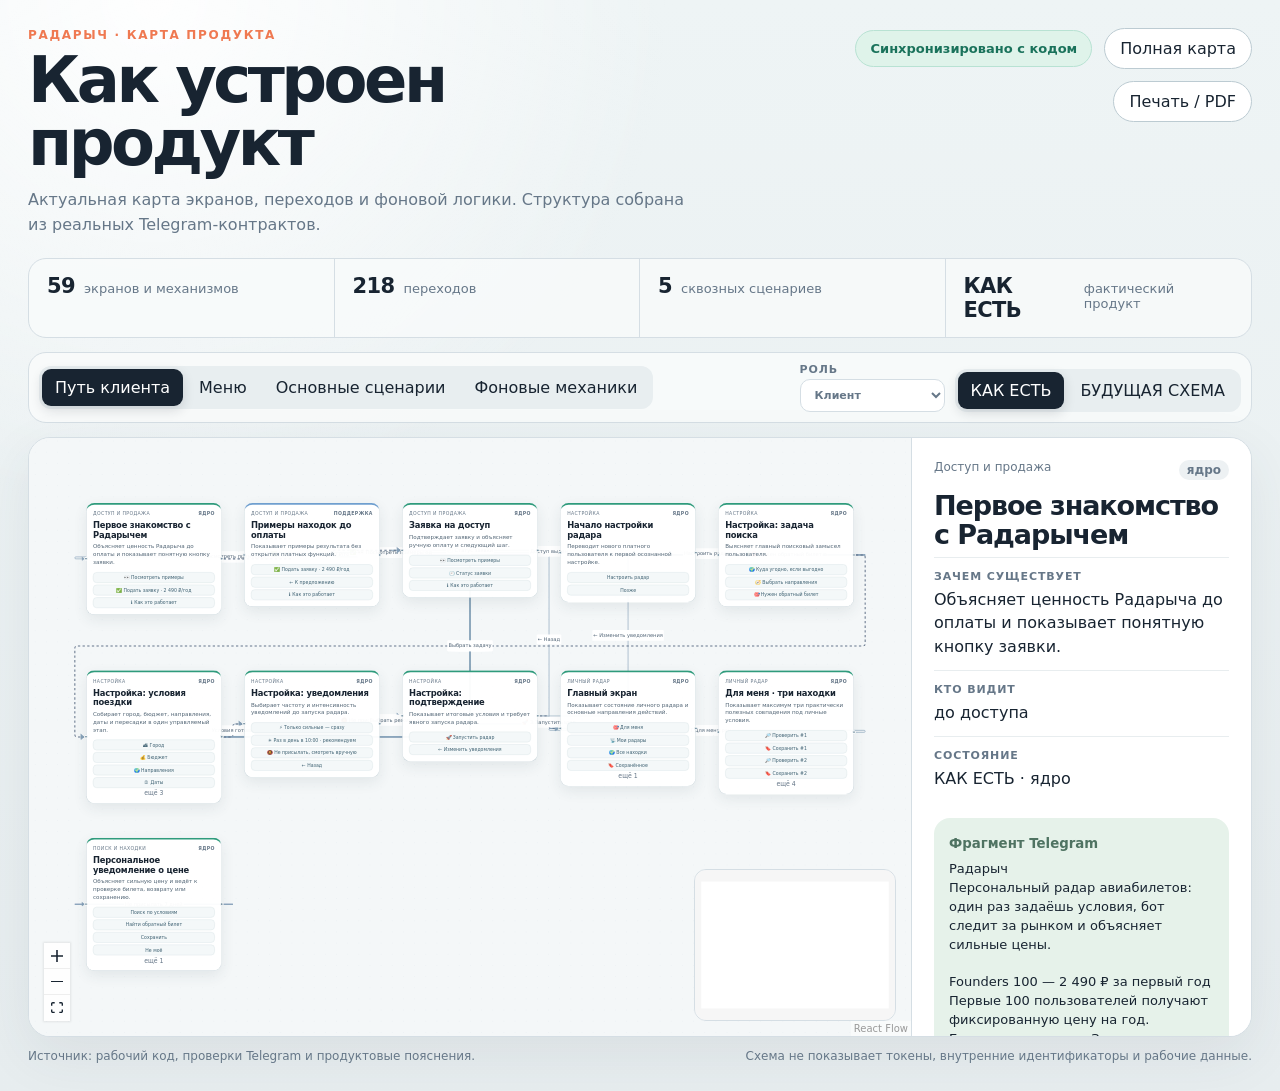
==== commit 7bbcea89: "Publish Product Atlas b6b6a2b" ====
--- a/travel-radar/client/index.html
+++ b/travel-radar/client/index.html
@@ -1,5 +1,5 @@
-<!DOCTYPE html><html lang="ru"><head><meta charset="UTF-8"><meta name="viewport" content="width=device-width"><meta name="description" content="Понятный путь пользователя по возможностям Радарыча."><meta name="theme-color" content="#eef3f5"><link rel="icon" type="image/svg+xml" href="/travel-radar/favicon.svg"><title>Радарыч — клиентская схема</title><link rel="stylesheet" href="/travel-radar/_astro/ProductAtlas.DZ0Ws1xk.css"><link rel="stylesheet" href="/travel-radar/_astro/global.DKM_pJt4.css"></head><body class><style>astro-island,astro-slot,astro-static-slot{display:contents}</style><script>(()=>{var e=async t=>{await(await t())()};(self.Astro||(self.Astro={})).load=e;window.dispatchEvent(new Event("astro:load"));})();</script><script>(()=>{var g=Object.defineProperty;var w=(a,s,c)=>s in a?g(a,s,{enumerable:!0,configurable:!0,writable:!0,value:c}):a[s]=c;var l=(a,s,c)=>w(a,typeof s!="symbol"?s+"":s,c);var E=new Set(["__proto__","constructor","prototype"]);{let a={0:t=>y(t),1:t=>c(t),2:t=>new RegExp(t),3:t=>new Date(t),4:t=>new Map(c(t)),5:t=>new Set(c(t)),6:t=>BigInt(t),7:t=>new URL(t),8:t=>new Uint8Array(t),9:t=>new Uint16Array(t),10:t=>new Uint32Array(t),11:t=>Number.POSITIVE_INFINITY*t},s=t=>{let[p,e]=t;return p in a?a[p](e):void 0},c=t=>t.map(s),y=t=>typeof t!="object"||t===null?t:Object.fromEntries(Object.entries(t).map(([p,e])=>[p,s(e)]));class f extends HTMLElement{constructor(){super(...arguments);l(this,"Component");l(this,"hydrator");l(this,"hydrate",async()=>{var b;if(!this.hydrator||!this.isConnected)return;let e=(b=this.parentElement)==null?void 0:b.closest("astro-island[ssr]");if(e){e.addEventListener("astro:hydrate",this.hydrate,{once:!0});return}let r=this.querySelectorAll("astro-slot"),n={},d=this.querySelectorAll("template[data-astro-template]");for(let o of d){let i=o.closest(this.tagName);i!=null&&i.isSameNode(this)&&(n[o.getAttribute("data-astro-template")||"default"]=o.innerHTML,o.remove())}for(let o of r){let i=o.closest(this.tagName);i!=null&&i.isSameNode(this)&&(n[o.getAttribute("name")||"default"]=o.innerHTML)}let u;try{u=this.hasAttribute("props")?y(JSON.parse(this.getAttribute("props"))):{}}catch(o){let i=this.getAttribute("component-url")||"<unknown>",v=this.getAttribute("component-export");throw v&&(i+=` (export ${v})`),console.error(`[hydrate] Error parsing props for component ${i}`,this.getAttribute("props"),o),o}let h;await this.hydrator(this)(this.Component,u,n,{client:this.getAttribute("client")}),this.removeAttribute("ssr"),this.dispatchEvent(new CustomEvent("astro:hydrate"))});l(this,"unmount",()=>{this.isConnected||this.dispatchEvent(new CustomEvent("astro:unmount"))})}disconnectedCallback(){document.removeEventListener("astro:after-swap",this.unmount),document.addEventListener("astro:after-swap",this.unmount,{once:!0})}connectedCallback(){if(!this.hasAttribute("await-children")||document.readyState==="interactive"||document.readyState==="complete")this.childrenConnectedCallback();else{let e=()=>{document.removeEventListener("DOMContentLoaded",e),r.disconnect(),this.childrenConnectedCallback()},r=new MutationObserver(()=>{var n;((n=this.lastChild)==null?void 0:n.nodeType)===Node.COMMENT_NODE&&this.lastChild.nodeValue==="astro:end"&&(this.lastChild.remove(),e())});r.observe(this,{childList:!0}),document.addEventListener("DOMContentLoaded",e)}}async childrenConnectedCallback(){let e=this.getAttribute("before-hydration-url");e&&await import(e),this.start()}getRetryImportUrl(e){let r=new URL(e,document.baseURI);return r.searchParams.set("astro-retry",Date.now().toString()),r.toString()}async importWithRetry(e){try{return await import(e)}catch(r){return await new Promise(n=>setTimeout(n,1e3)),import(this.getRetryImportUrl(e))}}handleHydrationError(e){let r=this.getAttribute("component-url"),n=new CustomEvent("astro:hydration-error",{cancelable:!0,bubbles:!0,composed:!0,detail:{error:e,componentUrl:r}});this.dispatchEvent(n)&&console.error(`[astro-island] Error hydrating ${r}`,e)}async start(){let e=JSON.parse(this.getAttribute("opts")),r=this.getAttribute("client");if(Astro[r]===void 0){window.addEventListener(`astro:${r}`,()=>this.start(),{once:!0});return}try{await Astro[r](async()=>{let n=this.getAttribute("renderer-url");try{let[d,{default:u}]=await Promise.all([this.importWithRetry(this.getAttribute("component-url")),n?this.importWithRetry(n):Promise.resolve({default:()=>()=>{}})]),h=this.getAttribute("component-export")||"default";if(h.includes(".")){this.Component=d;for(let m of h.split(".")){if(E.has(m)||!this.Component||typeof this.Component!="object"&&typeof this.Component!="function"||!Object.hasOwn(this.Component,m))throw new Error(`Invalid component export path: ${h}`);this.Component=this.Component[m]}}else{if(E.has(h))throw new Error(`Invalid component export path: ${h}`);this.Component=d[h]}return this.hydrator=u,this.hydrate}catch(d){return this.handleHydrationError(d),()=>{}}},e,this)}catch(n){this.handleHydrationError(n)}}attributeChangedCallback(){this.hydrate()}}l(f,"observedAttributes",["props"]),customElements.get("astro-island")||customElements.define("astro-island",f)}})();</script><astro-island uid="21Xrbi" prefix="r1" component-url="/travel-radar/_astro/ProductAtlas.DglVzRTX.js" component-export="default" renderer-url="/travel-radar/_astro/client.Cwnq2zmV.js" props="{&quot;atlas&quot;:[0,{&quot;categories&quot;:[1,[[0,{&quot;color&quot;:[0,&quot;#e98a5f&quot;],&quot;id&quot;:[0,&quot;acquisition&quot;],&quot;label&quot;:[0,&quot;Доступ и продажа&quot;]}],[0,{&quot;color&quot;:[0,&quot;#d5a94f&quot;],&quot;id&quot;:[0,&quot;activation&quot;],&quot;label&quot;:[0,&quot;Настройка&quot;]}],[0,{&quot;color&quot;:[0,&quot;#38a98c&quot;],&quot;id&quot;:[0,&quot;radar&quot;],&quot;label&quot;:[0,&quot;Личный радар&quot;]}],[0,{&quot;color&quot;:[0,&quot;#4f8fd8&quot;],&quot;id&quot;:[0,&quot;discovery&quot;],&quot;label&quot;:[0,&quot;Поиск и находки&quot;]}],[0,{&quot;color&quot;:[0,&quot;#7c6fd2&quot;],&quot;id&quot;:[0,&quot;trip&quot;],&quot;label&quot;:[0,&quot;Поездка и возврат&quot;]}],[0,{&quot;color&quot;:[0,&quot;#b56db4&quot;],&quot;id&quot;:[0,&quot;retention&quot;],&quot;label&quot;:[0,&quot;Сохранение ценности&quot;]}],[0,{&quot;color&quot;:[0,&quot;#697586&quot;],&quot;id&quot;:[0,&quot;owner&quot;],&quot;label&quot;:[0,&quot;Owner-контур&quot;]}],[0,{&quot;color&quot;:[0,&quot;#334155&quot;],&quot;id&quot;:[0,&quot;system&quot;],&quot;label&quot;:[0,&quot;Фоновые механики&quot;]}],[0,{&quot;color&quot;:[0,&quot;#9b9388&quot;],&quot;id&quot;:[0,&quot;legacy&quot;],&quot;label&quot;:[0,&quot;Legacy / архив&quot;]}]]],&quot;edges&quot;:[1,[[0,{&quot;id&quot;:[0,&quot;commands--paid_main_menu--0&quot;],&quot;kind&quot;:[0,&quot;user&quot;],&quot;label&quot;:[0,&quot;/menu&quot;],&quot;source&quot;:[0,&quot;commands&quot;],&quot;target&quot;:[0,&quot;paid_main_menu&quot;]}],[0,{&quot;id&quot;:[0,&quot;commands--paid_radars_list--1&quot;],&quot;kind&quot;:[0,&quot;user&quot;],&quot;label&quot;:[0,&quot;/radars&quot;],&quot;source&quot;:[0,&quot;commands&quot;],&quot;target&quot;:[0,&quot;paid_radars_list&quot;]}],[0,{&quot;id&quot;:[0,&quot;commands--paid_daily_digest--2&quot;],&quot;kind&quot;:[0,&quot;user&quot;],&quot;label&quot;:[0,&quot;/digest&quot;],&quot;source&quot;:[0,&quot;commands&quot;],&quot;target&quot;:[0,&quot;paid_daily_digest&quot;]}],[0,{&quot;id&quot;:[0,&quot;commands--paid_saved_populated--3&quot;],&quot;kind&quot;:[0,&quot;user&quot;],&quot;label&quot;:[0,&quot;/saved&quot;],&quot;source&quot;:[0,&quot;commands&quot;],&quot;target&quot;:[0,&quot;paid_saved_populated&quot;]}],[0,{&quot;id&quot;:[0,&quot;commands--commands--4&quot;],&quot;kind&quot;:[0,&quot;user&quot;],&quot;label&quot;:[0,&quot;/help&quot;],&quot;source&quot;:[0,&quot;commands&quot;],&quot;target&quot;:[0,&quot;commands&quot;]}],[0,{&quot;id&quot;:[0,&quot;main_menu.paid-main-menu-buttons--paid_personal_feed--5&quot;],&quot;kind&quot;:[0,&quot;user&quot;],&quot;label&quot;:[0,&quot;🎯 Для меня&quot;],&quot;source&quot;:[0,&quot;main_menu.paid-main-menu-buttons&quot;],&quot;target&quot;:[0,&quot;paid_personal_feed&quot;]}],[0,{&quot;id&quot;:[0,&quot;main_menu.paid-main-menu-buttons--paid_radars_list--6&quot;],&quot;kind&quot;:[0,&quot;user&quot;],&quot;label&quot;:[0,&quot;📡 Мои радары&quot;],&quot;source&quot;:[0,&quot;main_menu.paid-main-menu-buttons&quot;],&quot;target&quot;:[0,&quot;paid_radars_list&quot;]}],[0,{&quot;id&quot;:[0,&quot;main_menu.paid-main-menu-buttons--anomalies_dashboard--7&quot;],&quot;kind&quot;:[0,&quot;user&quot;],&quot;label&quot;:[0,&quot;🌍 Все находки&quot;],&quot;source&quot;:[0,&quot;main_menu.paid-main-menu-buttons&quot;],&quot;target&quot;:[0,&quot;anomalies_dashboard&quot;]}],[0,{&quot;id&quot;:[0,&quot;main_menu.paid-main-menu-buttons--paid_saved_populated--8&quot;],&quot;kind&quot;:[0,&quot;user&quot;],&quot;label&quot;:[0,&quot;🔖 Сохранённое&quot;],&quot;source&quot;:[0,&quot;main_menu.paid-main-menu-buttons&quot;],&quot;target&quot;:[0,&quot;paid_saved_populated&quot;]}],[0,{&quot;id&quot;:[0,&quot;main_menu.paid-main-menu-buttons--paid_main_menu--9&quot;],&quot;kind&quot;:[0,&quot;user&quot;],&quot;label&quot;:[0,&quot;••• Ещё&quot;],&quot;source&quot;:[0,&quot;main_menu.paid-main-menu-buttons&quot;],&quot;target&quot;:[0,&quot;paid_main_menu&quot;]}],[0,{&quot;id&quot;:[0,&quot;admin_menu--paid_personal_feed--10&quot;],&quot;kind&quot;:[0,&quot;user&quot;],&quot;label&quot;:[0,&quot;🎯 Для меня&quot;],&quot;source&quot;:[0,&quot;admin_menu&quot;],&quot;target&quot;:[0,&quot;paid_personal_feed&quot;]}],[0,{&quot;id&quot;:[0,&quot;admin_menu--paid_radars_list--11&quot;],&quot;kind&quot;:[0,&quot;user&quot;],&quot;label&quot;:[0,&quot;📡 Мои радары&quot;],&quot;source&quot;:[0,&quot;admin_menu&quot;],&quot;target&quot;:[0,&quot;paid_radars_list&quot;]}],[0,{&quot;id&quot;:[0,&quot;admin_menu--anomalies_dashboard--12&quot;],&quot;kind&quot;:[0,&quot;user&quot;],&quot;label&quot;:[0,&quot;🌍 Все находки&quot;],&quot;source&quot;:[0,&quot;admin_menu&quot;],&quot;target&quot;:[0,&quot;anomalies_dashboard&quot;]}],[0,{&quot;id&quot;:[0,&quot;admin_menu--paid_saved_populated--13&quot;],&quot;kind&quot;:[0,&quot;user&quot;],&quot;label&quot;:[0,&quot;🔖 Сохранённое&quot;],&quot;source&quot;:[0,&quot;admin_menu&quot;],&quot;target&quot;:[0,&quot;paid_saved_populated&quot;]}],[0,{&quot;id&quot;:[0,&quot;admin_menu--paid_main_menu--14&quot;],&quot;kind&quot;:[0,&quot;user&quot;],&quot;label&quot;:[0,&quot;••• Ещё&quot;],&quot;source&quot;:[0,&quot;admin_menu&quot;],&quot;target&quot;:[0,&quot;paid_main_menu&quot;]}],[0,{&quot;id&quot;:[0,&quot;admin_menu--diagnostics--15&quot;],&quot;kind&quot;:[0,&quot;user&quot;],&quot;label&quot;:[0,&quot;🔧 Диагностика&quot;],&quot;source&quot;:[0,&quot;admin_menu&quot;],&quot;target&quot;:[0,&quot;diagnostics&quot;]}],[0,{&quot;id&quot;:[0,&quot;more_menu--ready_trips--16&quot;],&quot;kind&quot;:[0,&quot;user&quot;],&quot;label&quot;:[0,&quot;🧳 Готовые поездки&quot;],&quot;source&quot;:[0,&quot;more_menu&quot;],&quot;target&quot;:[0,&quot;ready_trips&quot;]}],[0,{&quot;id&quot;:[0,&quot;more_menu--paid_weekly_report--17&quot;],&quot;kind&quot;:[0,&quot;user&quot;],&quot;label&quot;:[0,&quot;📊 Отчёт за неделю&quot;],&quot;source&quot;:[0,&quot;more_menu&quot;],&quot;target&quot;:[0,&quot;paid_weekly_report&quot;]}],[0,{&quot;id&quot;:[0,&quot;more_menu--paid_main_menu--18&quot;],&quot;kind&quot;:[0,&quot;user&quot;],&quot;label&quot;:[0,&quot;🏠 Главный экран&quot;],&quot;source&quot;:[0,&quot;more_menu&quot;],&quot;target&quot;:[0,&quot;paid_main_menu&quot;]}],[0,{&quot;id&quot;:[0,&quot;diagnostics--paid_main_menu--19&quot;],&quot;kind&quot;:[0,&quot;user&quot;],&quot;label&quot;:[0,&quot;📊 Сводка радара&quot;],&quot;source&quot;:[0,&quot;diagnostics&quot;],&quot;target&quot;:[0,&quot;paid_main_menu&quot;]}],[0,{&quot;id&quot;:[0,&quot;diagnostics--paid_main_menu--20&quot;],&quot;kind&quot;:[0,&quot;user&quot;],&quot;label&quot;:[0,&quot;🧭 Качество сигналов&quot;],&quot;source&quot;:[0,&quot;diagnostics&quot;],&quot;target&quot;:[0,&quot;paid_main_menu&quot;]}],[0,{&quot;id&quot;:[0,&quot;diagnostics--paid_main_menu--21&quot;],&quot;kind&quot;:[0,&quot;user&quot;],&quot;label&quot;:[0,&quot;🔁 Риск обратного&quot;],&quot;source&quot;:[0,&quot;diagnostics&quot;],&quot;target&quot;:[0,&quot;paid_main_menu&quot;]}],[0,{&quot;id&quot;:[0,&quot;diagnostics--paid_main_menu--22&quot;],&quot;kind&quot;:[0,&quot;user&quot;],&quot;label&quot;:[0,&quot;⚙️ Статус&quot;],&quot;source&quot;:[0,&quot;diagnostics&quot;],&quot;target&quot;:[0,&quot;paid_main_menu&quot;]}],[0,{&quot;id&quot;:[0,&quot;diagnostics--paid_main_menu--23&quot;],&quot;kind&quot;:[0,&quot;user&quot;],&quot;label&quot;:[0,&quot;↩️ Главное меню&quot;],&quot;source&quot;:[0,&quot;diagnostics&quot;],&quot;target&quot;:[0,&quot;paid_main_menu&quot;]}],[0,{&quot;id&quot;:[0,&quot;anomalies_empty--anomalies_dashboard--24&quot;],&quot;kind&quot;:[0,&quot;user&quot;],&quot;label&quot;:[0,&quot;🔄 Обновить&quot;],&quot;source&quot;:[0,&quot;anomalies_empty&quot;],&quot;target&quot;:[0,&quot;anomalies_dashboard&quot;]}],[0,{&quot;id&quot;:[0,&quot;anomalies_empty--paid_main_menu--25&quot;],&quot;kind&quot;:[0,&quot;user&quot;],&quot;label&quot;:[0,&quot;💎 Из Москвы&quot;],&quot;source&quot;:[0,&quot;anomalies_empty&quot;],&quot;target&quot;:[0,&quot;paid_main_menu&quot;]}],[0,{&quot;id&quot;:[0,&quot;anomalies_empty--paid_main_menu--26&quot;],&quot;kind&quot;:[0,&quot;user&quot;],&quot;label&quot;:[0,&quot;🛫 Из Питера&quot;],&quot;source&quot;:[0,&quot;anomalies_empty&quot;],&quot;target&quot;:[0,&quot;paid_main_menu&quot;]}],[0,{&quot;id&quot;:[0,&quot;anomalies_empty--paid_main_menu--27&quot;],&quot;kind&quot;:[0,&quot;user&quot;],&quot;label&quot;:[0,&quot;⚙️ Настроить&quot;],&quot;source&quot;:[0,&quot;anomalies_empty&quot;],&quot;target&quot;:[0,&quot;paid_main_menu&quot;]}],[0,{&quot;id&quot;:[0,&quot;anomalies_dashboard--anomalies_dashboard--28&quot;],&quot;kind&quot;:[0,&quot;user&quot;],&quot;label&quot;:[0,&quot;📅 июл 2026 · 18&quot;],&quot;source&quot;:[0,&quot;anomalies_dashboard&quot;],&quot;target&quot;:[0,&quot;anomalies_dashboard&quot;]}],[0,{&quot;id&quot;:[0,&quot;anomalies_dashboard--anomalies_dashboard--29&quot;],&quot;kind&quot;:[0,&quot;user&quot;],&quot;label&quot;:[0,&quot;📅 авг 2026 · 12&quot;],&quot;source&quot;:[0,&quot;anomalies_dashboard&quot;],&quot;target&quot;:[0,&quot;anomalies_dashboard&quot;]}],[0,{&quot;id&quot;:[0,&quot;anomalies_dashboard--anomalies_dashboard--30&quot;],&quot;kind&quot;:[0,&quot;user&quot;],&quot;label&quot;:[0,&quot;📅 сен 2026 · 9&quot;],&quot;source&quot;:[0,&quot;anomalies_dashboard&quot;],&quot;target&quot;:[0,&quot;anomalies_dashboard&quot;]}],[0,{&quot;id&quot;:[0,&quot;anomalies_dashboard--anomalies_dashboard--31&quot;],&quot;kind&quot;:[0,&quot;user&quot;],&quot;label&quot;:[0,&quot;📅 окт 2026 · 7&quot;],&quot;source&quot;:[0,&quot;anomalies_dashboard&quot;],&quot;target&quot;:[0,&quot;anomalies_dashboard&quot;]}],[0,{&quot;id&quot;:[0,&quot;anomalies_dashboard--anomalies_dashboard--32&quot;],&quot;kind&quot;:[0,&quot;user&quot;],&quot;label&quot;:[0,&quot;↩️ Все фильтры&quot;],&quot;source&quot;:[0,&quot;anomalies_dashboard&quot;],&quot;target&quot;:[0,&quot;anomalies_dashboard&quot;]}],[0,{&quot;id&quot;:[0,&quot;anomalies_country--market_results--33&quot;],&quot;kind&quot;:[0,&quot;user&quot;],&quot;label&quot;:[0,&quot;🇨🇳 Китай · 9&quot;],&quot;source&quot;:[0,&quot;anomalies_country&quot;],&quot;target&quot;:[0,&quot;market_results&quot;]}],[0,{&quot;id&quot;:[0,&quot;anomalies_country--market_results--34&quot;],&quot;kind&quot;:[0,&quot;user&quot;],&quot;label&quot;:[0,&quot;🇹🇭 Таиланд · 4&quot;],&quot;source&quot;:[0,&quot;anomalies_country&quot;],&quot;target&quot;:[0,&quot;market_results&quot;]}],[0,{&quot;id&quot;:[0,&quot;anomalies_country--market_results--35&quot;],&quot;kind&quot;:[0,&quot;user&quot;],&quot;label&quot;:[0,&quot;🇪🇸 Испания · 3&quot;],&quot;source&quot;:[0,&quot;anomalies_country&quot;],&quot;target&quot;:[0,&quot;market_results&quot;]}],[0,{&quot;id&quot;:[0,&quot;anomalies_country--market_results--36&quot;],&quot;kind&quot;:[0,&quot;user&quot;],&quot;label&quot;:[0,&quot;🇹🇷 Турция · 2&quot;],&quot;source&quot;:[0,&quot;anomalies_country&quot;],&quot;target&quot;:[0,&quot;market_results&quot;]}],[0,{&quot;id&quot;:[0,&quot;anomalies_country--anomalies_dashboard--37&quot;],&quot;kind&quot;:[0,&quot;user&quot;],&quot;label&quot;:[0,&quot;↩️ Месяцы&quot;],&quot;source&quot;:[0,&quot;anomalies_country&quot;],&quot;target&quot;:[0,&quot;anomalies_dashboard&quot;]}],[0,{&quot;id&quot;:[0,&quot;anomalies_country--anomalies_dashboard--38&quot;],&quot;kind&quot;:[0,&quot;user&quot;],&quot;label&quot;:[0,&quot;↩️ Все фильтры&quot;],&quot;source&quot;:[0,&quot;anomalies_country&quot;],&quot;target&quot;:[0,&quot;anomalies_dashboard&quot;]}],[0,{&quot;id&quot;:[0,&quot;deals--market_results--39&quot;],&quot;kind&quot;:[0,&quot;user&quot;],&quot;label&quot;:[0,&quot;🔥 Самые сильные&quot;],&quot;source&quot;:[0,&quot;deals&quot;],&quot;target&quot;:[0,&quot;market_results&quot;]}],[0,{&quot;id&quot;:[0,&quot;deals--market_results--40&quot;],&quot;kind&quot;:[0,&quot;user&quot;],&quot;label&quot;:[0,&quot;🟢 −25% и ниже&quot;],&quot;source&quot;:[0,&quot;deals&quot;],&quot;target&quot;:[0,&quot;market_results&quot;]}],[0,{&quot;id&quot;:[0,&quot;deals--ready_trips--41&quot;],&quot;kind&quot;:[0,&quot;user&quot;],&quot;label&quot;:[0,&quot;🧳 Готовые поездки&quot;],&quot;source&quot;:[0,&quot;deals&quot;],&quot;target&quot;:[0,&quot;ready_trips&quot;]}],[0,{&quot;id&quot;:[0,&quot;deals--paid_main_menu--42&quot;],&quot;kind&quot;:[0,&quot;user&quot;],&quot;label&quot;:[0,&quot;🌍 Короткие&quot;],&quot;source&quot;:[0,&quot;deals&quot;],&quot;target&quot;:[0,&quot;paid_main_menu&quot;]}],[0,{&quot;id&quot;:[0,&quot;deals--anomalies_dashboard--43&quot;],&quot;kind&quot;:[0,&quot;user&quot;],&quot;label&quot;:[0,&quot;🌍 Страны из Москвы&quot;],&quot;source&quot;:[0,&quot;deals&quot;],&quot;target&quot;:[0,&quot;anomalies_dashboard&quot;]}],[0,{&quot;id&quot;:[0,&quot;deals--paid_main_menu--44&quot;],&quot;kind&quot;:[0,&quot;user&quot;],&quot;label&quot;:[0,&quot;⚙️ Настроить&quot;],&quot;source&quot;:[0,&quot;deals&quot;],&quot;target&quot;:[0,&quot;paid_main_menu&quot;]}],[0,{&quot;id&quot;:[0,&quot;return_window--return_result--45&quot;],&quot;kind&quot;:[0,&quot;user&quot;],&quot;label&quot;:[0,&quot;5–10 дней · 06.08–11.08&quot;],&quot;source&quot;:[0,&quot;return_window&quot;],&quot;target&quot;:[0,&quot;return_result&quot;]}],[0,{&quot;id&quot;:[0,&quot;return_window--return_result--46&quot;],&quot;kind&quot;:[0,&quot;user&quot;],&quot;label&quot;:[0,&quot;10–14 дней · 11.08–15.08&quot;],&quot;source&quot;:[0,&quot;return_window&quot;],&quot;target&quot;:[0,&quot;return_result&quot;]}],[0,{&quot;id&quot;:[0,&quot;return_window--return_result--47&quot;],&quot;kind&quot;:[0,&quot;user&quot;],&quot;label&quot;:[0,&quot;14–21 день · 15.08–22.08&quot;],&quot;source&quot;:[0,&quot;return_window&quot;],&quot;target&quot;:[0,&quot;return_result&quot;]}],[0,{&quot;id&quot;:[0,&quot;return_window--return_window--48&quot;],&quot;kind&quot;:[0,&quot;user&quot;],&quot;label&quot;:[0,&quot;✏️ Свои даты&quot;],&quot;source&quot;:[0,&quot;return_window&quot;],&quot;target&quot;:[0,&quot;return_window&quot;]}],[0,{&quot;id&quot;:[0,&quot;return_result--return_result--49&quot;],&quot;kind&quot;:[0,&quot;user&quot;],&quot;label&quot;:[0,&quot;🔄 Проверить сейчас&quot;],&quot;source&quot;:[0,&quot;return_result&quot;],&quot;target&quot;:[0,&quot;return_result&quot;]}],[0,{&quot;id&quot;:[0,&quot;return_result--return_result--50&quot;],&quot;kind&quot;:[0,&quot;user&quot;],&quot;label&quot;:[0,&quot;Рассмотреть другой город&quot;],&quot;source&quot;:[0,&quot;return_result&quot;],&quot;target&quot;:[0,&quot;return_result&quot;]}],[0,{&quot;id&quot;:[0,&quot;return_result--return_window--51&quot;],&quot;kind&quot;:[0,&quot;user&quot;],&quot;label&quot;:[0,&quot;📅 Изменить интервал&quot;],&quot;source&quot;:[0,&quot;return_result&quot;],&quot;target&quot;:[0,&quot;return_window&quot;]}],[0,{&quot;id&quot;:[0,&quot;return_result--sniper_dashboard--52&quot;],&quot;kind&quot;:[0,&quot;user&quot;],&quot;label&quot;:[0,&quot;🎯 Снайпер возврата&quot;],&quot;source&quot;:[0,&quot;return_result&quot;],&quot;target&quot;:[0,&quot;sniper_dashboard&quot;]}],[0,{&quot;id&quot;:[0,&quot;sniper_dashboard--sniper_dashboard--53&quot;],&quot;kind&quot;:[0,&quot;user&quot;],&quot;label&quot;:[0,&quot;⭐ Популярные&quot;],&quot;source&quot;:[0,&quot;sniper_dashboard&quot;],&quot;target&quot;:[0,&quot;sniper_dashboard&quot;]}],[0,{&quot;id&quot;:[0,&quot;sniper_dashboard--sniper_dashboard--54&quot;],&quot;kind&quot;:[0,&quot;user&quot;],&quot;label&quot;:[0,&quot;🌏 Азия и острова&quot;],&quot;source&quot;:[0,&quot;sniper_dashboard&quot;],&quot;target&quot;:[0,&quot;sniper_dashboard&quot;]}],[0,{&quot;id&quot;:[0,&quot;sniper_dashboard--sniper_dashboard--55&quot;],&quot;kind&quot;:[0,&quot;user&quot;],&quot;label&quot;:[0,&quot;🧭 Ближние&quot;],&quot;source&quot;:[0,&quot;sniper_dashboard&quot;],&quot;target&quot;:[0,&quot;sniper_dashboard&quot;]}],[0,{&quot;id&quot;:[0,&quot;sniper_dashboard--sniper_dashboard--56&quot;],&quot;kind&quot;:[0,&quot;user&quot;],&quot;label&quot;:[0,&quot;🇪🇺 Европа&quot;],&quot;source&quot;:[0,&quot;sniper_dashboard&quot;],&quot;target&quot;:[0,&quot;sniper_dashboard&quot;]}],[0,{&quot;id&quot;:[0,&quot;sniper_dashboard--sniper_dashboard--57&quot;],&quot;kind&quot;:[0,&quot;user&quot;],&quot;label&quot;:[0,&quot;🌍 Африка&quot;],&quot;source&quot;:[0,&quot;sniper_dashboard&quot;],&quot;target&quot;:[0,&quot;sniper_dashboard&quot;]}],[0,{&quot;id&quot;:[0,&quot;sniper_dashboard--sniper_dashboard--58&quot;],&quot;kind&quot;:[0,&quot;user&quot;],&quot;label&quot;:[0,&quot;🌎 Америка&quot;],&quot;source&quot;:[0,&quot;sniper_dashboard&quot;],&quot;target&quot;:[0,&quot;sniper_dashboard&quot;]}],[0,{&quot;id&quot;:[0,&quot;sniper_dashboard--sniper_dashboard--59&quot;],&quot;kind&quot;:[0,&quot;user&quot;],&quot;label&quot;:[0,&quot;🌍 Все страны&quot;],&quot;source&quot;:[0,&quot;sniper_dashboard&quot;],&quot;target&quot;:[0,&quot;sniper_dashboard&quot;]}],[0,{&quot;id&quot;:[0,&quot;sniper_dashboard--sniper_dashboard--60&quot;],&quot;kind&quot;:[0,&quot;user&quot;],&quot;label&quot;:[0,&quot;📋 Активные снайперы&quot;],&quot;source&quot;:[0,&quot;sniper_dashboard&quot;],&quot;target&quot;:[0,&quot;sniper_dashboard&quot;]}],[0,{&quot;id&quot;:[0,&quot;sniper_dashboard--sniper_dashboard--61&quot;],&quot;kind&quot;:[0,&quot;user&quot;],&quot;label&quot;:[0,&quot;✏️ Ручной ввод&quot;],&quot;source&quot;:[0,&quot;sniper_dashboard&quot;],&quot;target&quot;:[0,&quot;sniper_dashboard&quot;]}],[0,{&quot;id&quot;:[0,&quot;sniper_target--sniper_window--62&quot;],&quot;kind&quot;:[0,&quot;user&quot;],&quot;label&quot;:[0,&quot;🇹🇭 Таиланд&quot;],&quot;source&quot;:[0,&quot;sniper_target&quot;],&quot;target&quot;:[0,&quot;sniper_window&quot;]}],[0,{&quot;id&quot;:[0,&quot;sniper_target--sniper_window--63&quot;],&quot;kind&quot;:[0,&quot;user&quot;],&quot;label&quot;:[0,&quot;🇨🇳 Китай&quot;],&quot;source&quot;:[0,&quot;sniper_target&quot;],&quot;target&quot;:[0,&quot;sniper_window&quot;]}],[0,{&quot;id&quot;:[0,&quot;sniper_target--sniper_window--64&quot;],&quot;kind&quot;:[0,&quot;user&quot;],&quot;label&quot;:[0,&quot;🇹🇷 Турция&quot;],&quot;source&quot;:[0,&quot;sniper_target&quot;],&quot;target&quot;:[0,&quot;sniper_window&quot;]}],[0,{&quot;id&quot;:[0,&quot;sniper_target--sniper_window--65&quot;],&quot;kind&quot;:[0,&quot;user&quot;],&quot;label&quot;:[0,&quot;🇻🇳 Вьетнам&quot;],&quot;source&quot;:[0,&quot;sniper_target&quot;],&quot;target&quot;:[0,&quot;sniper_window&quot;]}],[0,{&quot;id&quot;:[0,&quot;sniper_target--sniper_dashboard--66&quot;],&quot;kind&quot;:[0,&quot;user&quot;],&quot;label&quot;:[0,&quot;↩️ Назад&quot;],&quot;source&quot;:[0,&quot;sniper_target&quot;],&quot;target&quot;:[0,&quot;sniper_dashboard&quot;]}],[0,{&quot;id&quot;:[0,&quot;sniper_window--sniper_price--67&quot;],&quot;kind&quot;:[0,&quot;user&quot;],&quot;label&quot;:[0,&quot;5–14 дней&quot;],&quot;source&quot;:[0,&quot;sniper_window&quot;],&quot;target&quot;:[0,&quot;sniper_price&quot;]}],[0,{&quot;id&quot;:[0,&quot;sniper_window--sniper_price--68&quot;],&quot;kind&quot;:[0,&quot;user&quot;],&quot;label&quot;:[0,&quot;5–20 дней&quot;],&quot;source&quot;:[0,&quot;sniper_window&quot;],&quot;target&quot;:[0,&quot;sniper_price&quot;]}],[0,{&quot;id&quot;:[0,&quot;sniper_window--sniper_price--69&quot;],&quot;kind&quot;:[0,&quot;user&quot;],&quot;label&quot;:[0,&quot;10–30 дней&quot;],&quot;source&quot;:[0,&quot;sniper_window&quot;],&quot;target&quot;:[0,&quot;sniper_price&quot;]}],[0,{&quot;id&quot;:[0,&quot;sniper_window--sniper_price--70&quot;],&quot;kind&quot;:[0,&quot;user&quot;],&quot;label&quot;:[0,&quot;14–30 дней&quot;],&quot;source&quot;:[0,&quot;sniper_window&quot;],&quot;target&quot;:[0,&quot;sniper_price&quot;]}],[0,{&quot;id&quot;:[0,&quot;sniper_window--sniper_dashboard--71&quot;],&quot;kind&quot;:[0,&quot;user&quot;],&quot;label&quot;:[0,&quot;↩️ Направления&quot;],&quot;source&quot;:[0,&quot;sniper_window&quot;],&quot;target&quot;:[0,&quot;sniper_dashboard&quot;]}],[0,{&quot;id&quot;:[0,&quot;sniper_price--sniper_dashboard--72&quot;],&quot;kind&quot;:[0,&quot;user&quot;],&quot;label&quot;:[0,&quot;до 25к&quot;],&quot;source&quot;:[0,&quot;sniper_price&quot;],&quot;target&quot;:[0,&quot;sniper_dashboard&quot;]}],[0,{&quot;id&quot;:[0,&quot;sniper_price--sniper_dashboard--73&quot;],&quot;kind&quot;:[0,&quot;user&quot;],&quot;label&quot;:[0,&quot;до 35к&quot;],&quot;source&quot;:[0,&quot;sniper_price&quot;],&quot;target&quot;:[0,&quot;sniper_dashboard&quot;]}],[0,{&quot;id&quot;:[0,&quot;sniper_price--sniper_dashboard--74&quot;],&quot;kind&quot;:[0,&quot;user&quot;],&quot;label&quot;:[0,&quot;до 50к&quot;],&quot;source&quot;:[0,&quot;sniper_price&quot;],&quot;target&quot;:[0,&quot;sniper_dashboard&quot;]}],[0,{&quot;id&quot;:[0,&quot;sniper_price--sniper_dashboard--75&quot;],&quot;kind&quot;:[0,&quot;user&quot;],&quot;label&quot;:[0,&quot;до 70к&quot;],&quot;source&quot;:[0,&quot;sniper_price&quot;],&quot;target&quot;:[0,&quot;sniper_dashboard&quot;]}],[0,{&quot;id&quot;:[0,&quot;sniper_price--sniper_window--76&quot;],&quot;kind&quot;:[0,&quot;user&quot;],&quot;label&quot;:[0,&quot;↩️ Окно&quot;],&quot;source&quot;:[0,&quot;sniper_price&quot;],&quot;target&quot;:[0,&quot;sniper_window&quot;]}],[0,{&quot;id&quot;:[0,&quot;unpaid_start--unpaid_examples--77&quot;],&quot;kind&quot;:[0,&quot;user&quot;],&quot;label&quot;:[0,&quot;👀 Посмотреть примеры&quot;],&quot;source&quot;:[0,&quot;unpaid_start&quot;],&quot;target&quot;:[0,&quot;unpaid_examples&quot;]}],[0,{&quot;id&quot;:[0,&quot;unpaid_start--unpaid_request--78&quot;],&quot;kind&quot;:[0,&quot;user&quot;],&quot;label&quot;:[0,&quot;✅ Подать заявку · 2 490 ₽/год&quot;],&quot;source&quot;:[0,&quot;unpaid_start&quot;],&quot;target&quot;:[0,&quot;unpaid_request&quot;]}],[0,{&quot;id&quot;:[0,&quot;unpaid_start--unpaid_faq--79&quot;],&quot;kind&quot;:[0,&quot;user&quot;],&quot;label&quot;:[0,&quot;ℹ️ Как это работает&quot;],&quot;source&quot;:[0,&quot;unpaid_start&quot;],&quot;target&quot;:[0,&quot;unpaid_faq&quot;]}],[0,{&quot;id&quot;:[0,&quot;unpaid_examples--unpaid_request--80&quot;],&quot;kind&quot;:[0,&quot;user&quot;],&quot;label&quot;:[0,&quot;✅ Подать заявку · 2 490 ₽/год&quot;],&quot;source&quot;:[0,&quot;unpaid_examples&quot;],&quot;target&quot;:[0,&quot;unpaid_request&quot;]}],[0,{&quot;id&quot;:[0,&quot;unpaid_examples--unpaid_start--81&quot;],&quot;kind&quot;:[0,&quot;user&quot;],&quot;label&quot;:[0,&quot;← К предложению&quot;],&quot;source&quot;:[0,&quot;unpaid_examples&quot;],&quot;target&quot;:[0,&quot;unpaid_start&quot;]}],[0,{&quot;id&quot;:[0,&quot;unpaid_examples--unpaid_faq--82&quot;],&quot;kind&quot;:[0,&quot;user&quot;],&quot;label&quot;:[0,&quot;ℹ️ Как это работает&quot;],&quot;source&quot;:[0,&quot;unpaid_examples&quot;],&quot;target&quot;:[0,&quot;unpaid_faq&quot;]}],[0,{&quot;id&quot;:[0,&quot;unpaid_preview_empty--unpaid_examples--83&quot;],&quot;kind&quot;:[0,&quot;user&quot;],&quot;label&quot;:[0,&quot;👀 Посмотреть примеры&quot;],&quot;source&quot;:[0,&quot;unpaid_preview_empty&quot;],&quot;target&quot;:[0,&quot;unpaid_examples&quot;]}],[0,{&quot;id&quot;:[0,&quot;unpaid_preview_empty--unpaid_request--84&quot;],&quot;kind&quot;:[0,&quot;user&quot;],&quot;label&quot;:[0,&quot;✅ Подать заявку · 2 490 ₽/год&quot;],&quot;source&quot;:[0,&quot;unpaid_preview_empty&quot;],&quot;target&quot;:[0,&quot;unpaid_request&quot;]}],[0,{&quot;id&quot;:[0,&quot;unpaid_preview_empty--unpaid_faq--85&quot;],&quot;kind&quot;:[0,&quot;user&quot;],&quot;label&quot;:[0,&quot;ℹ️ Как это работает&quot;],&quot;source&quot;:[0,&quot;unpaid_preview_empty&quot;],&quot;target&quot;:[0,&quot;unpaid_faq&quot;]}],[0,{&quot;id&quot;:[0,&quot;unpaid_request--unpaid_examples--86&quot;],&quot;kind&quot;:[0,&quot;user&quot;],&quot;label&quot;:[0,&quot;👀 Посмотреть примеры&quot;],&quot;source&quot;:[0,&quot;unpaid_request&quot;],&quot;target&quot;:[0,&quot;unpaid_examples&quot;]}],[0,{&quot;id&quot;:[0,&quot;unpaid_request--unpaid_request--87&quot;],&quot;kind&quot;:[0,&quot;user&quot;],&quot;label&quot;:[0,&quot;🕘 Статус заявки&quot;],&quot;source&quot;:[0,&quot;unpaid_request&quot;],&quot;target&quot;:[0,&quot;unpaid_request&quot;]}],[0,{&quot;id&quot;:[0,&quot;unpaid_request--unpaid_faq--88&quot;],&quot;kind&quot;:[0,&quot;user&quot;],&quot;label&quot;:[0,&quot;ℹ️ Как это работает&quot;],&quot;source&quot;:[0,&quot;unpaid_request&quot;],&quot;target&quot;:[0,&quot;unpaid_faq&quot;]}],[0,{&quot;id&quot;:[0,&quot;unpaid_expired--unpaid_examples--89&quot;],&quot;kind&quot;:[0,&quot;user&quot;],&quot;label&quot;:[0,&quot;👀 Посмотреть примеры&quot;],&quot;source&quot;:[0,&quot;unpaid_expired&quot;],&quot;target&quot;:[0,&quot;unpaid_examples&quot;]}],[0,{&quot;id&quot;:[0,&quot;unpaid_expired--unpaid_request--90&quot;],&quot;kind&quot;:[0,&quot;user&quot;],&quot;label&quot;:[0,&quot;🔄 Запросить продление&quot;],&quot;source&quot;:[0,&quot;unpaid_expired&quot;],&quot;target&quot;:[0,&quot;unpaid_request&quot;]}],[0,{&quot;id&quot;:[0,&quot;unpaid_expired--unpaid_faq--91&quot;],&quot;kind&quot;:[0,&quot;user&quot;],&quot;label&quot;:[0,&quot;ℹ️ Как это работает&quot;],&quot;source&quot;:[0,&quot;unpaid_expired&quot;],&quot;target&quot;:[0,&quot;unpaid_faq&quot;]}],[0,{&quot;id&quot;:[0,&quot;unpaid_faq--unpaid_request--92&quot;],&quot;kind&quot;:[0,&quot;user&quot;],&quot;label&quot;:[0,&quot;✅ Подать заявку · 2 490 ₽/год&quot;],&quot;source&quot;:[0,&quot;unpaid_faq&quot;],&quot;target&quot;:[0,&quot;unpaid_request&quot;]}],[0,{&quot;id&quot;:[0,&quot;unpaid_faq--unpaid_start--93&quot;],&quot;kind&quot;:[0,&quot;user&quot;],&quot;label&quot;:[0,&quot;← К предложению&quot;],&quot;source&quot;:[0,&quot;unpaid_faq&quot;],&quot;target&quot;:[0,&quot;unpaid_start&quot;]}],[0,{&quot;id&quot;:[0,&quot;unpaid_faq--unpaid_faq--94&quot;],&quot;kind&quot;:[0,&quot;user&quot;],&quot;label&quot;:[0,&quot;ℹ️ Как это работает&quot;],&quot;source&quot;:[0,&quot;unpaid_faq&quot;],&quot;target&quot;:[0,&quot;unpaid_faq&quot;]}],[0,{&quot;id&quot;:[0,&quot;paid_onboarding_intro--paid_setup_intent--95&quot;],&quot;kind&quot;:[0,&quot;user&quot;],&quot;label&quot;:[0,&quot;Настроить радар&quot;],&quot;source&quot;:[0,&quot;paid_onboarding_intro&quot;],&quot;target&quot;:[0,&quot;paid_setup_intent&quot;]}],[0,{&quot;id&quot;:[0,&quot;paid_onboarding_intro--paid_setup_intent--96&quot;],&quot;kind&quot;:[0,&quot;user&quot;],&quot;label&quot;:[0,&quot;Позже&quot;],&quot;source&quot;:[0,&quot;paid_onboarding_intro&quot;],&quot;target&quot;:[0,&quot;paid_setup_intent&quot;]}],[0,{&quot;id&quot;:[0,&quot;paid_setup_intent--paid_setup_intent--97&quot;],&quot;kind&quot;:[0,&quot;user&quot;],&quot;label&quot;:[0,&quot;🌍 Куда угодно, если выгодно&quot;],&quot;source&quot;:[0,&quot;paid_setup_intent&quot;],&quot;target&quot;:[0,&quot;paid_setup_intent&quot;]}],[0,{&quot;id&quot;:[0,&quot;paid_setup_intent--paid_setup_intent--98&quot;],&quot;kind&quot;:[0,&quot;user&quot;],&quot;label&quot;:[0,&quot;🧭 Выбрать направления&quot;],&quot;source&quot;:[0,&quot;paid_setup_intent&quot;],&quot;target&quot;:[0,&quot;paid_setup_intent&quot;]}],[0,{&quot;id&quot;:[0,&quot;paid_setup_intent--paid_setup_intent--99&quot;],&quot;kind&quot;:[0,&quot;user&quot;],&quot;label&quot;:[0,&quot;🎯 Нужен обратный билет&quot;],&quot;source&quot;:[0,&quot;paid_setup_intent&quot;],&quot;target&quot;:[0,&quot;paid_setup_intent&quot;]}],[0,{&quot;id&quot;:[0,&quot;paid_setup_limits--paid_setup_intent--100&quot;],&quot;kind&quot;:[0,&quot;user&quot;],&quot;label&quot;:[0,&quot;🏙 Город&quot;],&quot;source&quot;:[0,&quot;paid_setup_limits&quot;],&quot;target&quot;:[0,&quot;paid_setup_intent&quot;]}],[0,{&quot;id&quot;:[0,&quot;paid_setup_limits--paid_setup_intent--101&quot;],&quot;kind&quot;:[0,&quot;user&quot;],&quot;label&quot;:[0,&quot;💰 Бюджет&quot;],&quot;source&quot;:[0,&quot;paid_setup_limits&quot;],&quot;target&quot;:[0,&quot;paid_setup_intent&quot;]}],[0,{&quot;id&quot;:[0,&quot;paid_setup_limits--paid_setup_intent--102&quot;],&quot;kind&quot;:[0,&quot;user&quot;],&quot;label&quot;:[0,&quot;🌍 Направления&quot;],&quot;source&quot;:[0,&quot;paid_setup_limits&quot;],&quot;target&quot;:[0,&quot;paid_setup_intent&quot;]}],[0,{&quot;id&quot;:[0,&quot;paid_setup_limits--paid_setup_intent--103&quot;],&quot;kind&quot;:[0,&quot;user&quot;],&quot;label&quot;:[0,&quot;🗓 Даты&quot;],&quot;source&quot;:[0,&quot;paid_setup_limits&quot;],&quot;target&quot;:[0,&quot;paid_setup_intent&quot;]}],[0,{&quot;id&quot;:[0,&quot;paid_setup_limits--paid_setup_intent--104&quot;],&quot;kind&quot;:[0,&quot;user&quot;],&quot;label&quot;:[0,&quot;🔁 Пересадки&quot;],&quot;source&quot;:[0,&quot;paid_setup_limits&quot;],&quot;target&quot;:[0,&quot;paid_setup_intent&quot;]}],[0,{&quot;id&quot;:[0,&quot;paid_setup_limits--paid_setup_notifications--105&quot;],&quot;kind&quot;:[0,&quot;user&quot;],&quot;label&quot;:[0,&quot;Дальше&quot;],&quot;source&quot;:[0,&quot;paid_setup_limits&quot;],&quot;target&quot;:[0,&quot;paid_setup_notifications&quot;]}],[0,{&quot;id&quot;:[0,&quot;paid_setup_limits--paid_setup_intent--106&quot;],&quot;kind&quot;:[0,&quot;user&quot;],&quot;label&quot;:[0,&quot;← Назад&quot;],&quot;source&quot;:[0,&quot;paid_setup_limits&quot;],&quot;target&quot;:[0,&quot;paid_setup_intent&quot;]}],[0,{&quot;id&quot;:[0,&quot;paid_setup_notifications--paid_setup_confirm--107&quot;],&quot;kind&quot;:[0,&quot;user&quot;],&quot;label&quot;:[0,&quot;⚡ Только сильные — сразу&quot;],&quot;source&quot;:[0,&quot;paid_setup_notifications&quot;],&quot;target&quot;:[0,&quot;paid_setup_confirm&quot;]}],[0,{&quot;id&quot;:[0,&quot;paid_setup_notifications--paid_setup_confirm--108&quot;],&quot;kind&quot;:[0,&quot;user&quot;],&quot;label&quot;:[0,&quot;☀️ Раз в день в 10:00 · рекомендуем&quot;],&quot;source&quot;:[0,&quot;paid_setup_notifications&quot;],&quot;target&quot;:[0,&quot;paid_setup_confirm&quot;]}],[0,{&quot;id&quot;:[0,&quot;paid_setup_notifications--paid_setup_confirm--109&quot;],&quot;kind&quot;:[0,&quot;user&quot;],&quot;label&quot;:[0,&quot;🔕 Не присылать, смотреть вручную&quot;],&quot;source&quot;:[0,&quot;paid_setup_notifications&quot;],&quot;target&quot;:[0,&quot;paid_setup_confirm&quot;]}],[0,{&quot;id&quot;:[0,&quot;paid_setup_notifications--paid_setup_intent--110&quot;],&quot;kind&quot;:[0,&quot;user&quot;],&quot;label&quot;:[0,&quot;← Назад&quot;],&quot;source&quot;:[0,&quot;paid_setup_notifications&quot;],&quot;target&quot;:[0,&quot;paid_setup_intent&quot;]}],[0,{&quot;id&quot;:[0,&quot;paid_setup_confirm--paid_main_menu--111&quot;],&quot;kind&quot;:[0,&quot;user&quot;],&quot;label&quot;:[0,&quot;🚀 Запустить радар&quot;],&quot;source&quot;:[0,&quot;paid_setup_confirm&quot;],&quot;target&quot;:[0,&quot;paid_main_menu&quot;]}],[0,{&quot;id&quot;:[0,&quot;paid_setup_confirm--paid_setup_intent--112&quot;],&quot;kind&quot;:[0,&quot;user&quot;],&quot;label&quot;:[0,&quot;← Изменить уведомления&quot;],&quot;source&quot;:[0,&quot;paid_setup_confirm&quot;],&quot;target&quot;:[0,&quot;paid_setup_intent&quot;]}],[0,{&quot;id&quot;:[0,&quot;paid_main_menu--paid_personal_feed--113&quot;],&quot;kind&quot;:[0,&quot;user&quot;],&quot;label&quot;:[0,&quot;🎯 Для меня&quot;],&quot;source&quot;:[0,&quot;paid_main_menu&quot;],&quot;target&quot;:[0,&quot;paid_personal_feed&quot;]}],[0,{&quot;id&quot;:[0,&quot;paid_main_menu--paid_radars_list--114&quot;],&quot;kind&quot;:[0,&quot;user&quot;],&quot;label&quot;:[0,&quot;📡 Мои радары&quot;],&quot;source&quot;:[0,&quot;paid_main_menu&quot;],&quot;target&quot;:[0,&quot;paid_radars_list&quot;]}],[0,{&quot;id&quot;:[0,&quot;paid_main_menu--anomalies_dashboard--115&quot;],&quot;kind&quot;:[0,&quot;user&quot;],&quot;label&quot;:[0,&quot;🌍 Все находки&quot;],&quot;source&quot;:[0,&quot;paid_main_menu&quot;],&quot;target&quot;:[0,&quot;anomalies_dashboard&quot;]}],[0,{&quot;id&quot;:[0,&quot;paid_main_menu--paid_saved_populated--116&quot;],&quot;kind&quot;:[0,&quot;user&quot;],&quot;label&quot;:[0,&quot;🔖 Сохранённое&quot;],&quot;source&quot;:[0,&quot;paid_main_menu&quot;],&quot;target&quot;:[0,&quot;paid_saved_populated&quot;]}],[0,{&quot;id&quot;:[0,&quot;paid_main_menu--paid_main_menu--117&quot;],&quot;kind&quot;:[0,&quot;user&quot;],&quot;label&quot;:[0,&quot;••• Ещё&quot;],&quot;source&quot;:[0,&quot;paid_main_menu&quot;],&quot;target&quot;:[0,&quot;paid_main_menu&quot;]}],[0,{&quot;id&quot;:[0,&quot;paid_radar_quiet--paid_personal_feed--118&quot;],&quot;kind&quot;:[0,&quot;user&quot;],&quot;label&quot;:[0,&quot;🎯 Для меня&quot;],&quot;source&quot;:[0,&quot;paid_radar_quiet&quot;],&quot;target&quot;:[0,&quot;paid_personal_feed&quot;]}],[0,{&quot;id&quot;:[0,&quot;paid_radar_quiet--paid_radars_list--119&quot;],&quot;kind&quot;:[0,&quot;user&quot;],&quot;label&quot;:[0,&quot;📡 Мои радары&quot;],&quot;source&quot;:[0,&quot;paid_radar_quiet&quot;],&quot;target&quot;:[0,&quot;paid_radars_list&quot;]}],[0,{&quot;id&quot;:[0,&quot;paid_radar_quiet--anomalies_dashboard--120&quot;],&quot;kind&quot;:[0,&quot;user&quot;],&quot;label&quot;:[0,&quot;🌍 Все находки&quot;],&quot;source&quot;:[0,&quot;paid_radar_quiet&quot;],&quot;target&quot;:[0,&quot;anomalies_dashboard&quot;]}],[0,{&quot;id&quot;:[0,&quot;paid_radar_quiet--paid_saved_populated--121&quot;],&quot;kind&quot;:[0,&quot;user&quot;],&quot;label&quot;:[0,&quot;🔖 Сохранённое&quot;],&quot;source&quot;:[0,&quot;paid_radar_quiet&quot;],&quot;target&quot;:[0,&quot;paid_saved_populated&quot;]}],[0,{&quot;id&quot;:[0,&quot;paid_radar_quiet--paid_main_menu--122&quot;],&quot;kind&quot;:[0,&quot;user&quot;],&quot;label&quot;:[0,&quot;••• Ещё&quot;],&quot;source&quot;:[0,&quot;paid_radar_quiet&quot;],&quot;target&quot;:[0,&quot;paid_main_menu&quot;]}],[0,{&quot;id&quot;:[0,&quot;paid_radar_silent--paid_personal_feed--123&quot;],&quot;kind&quot;:[0,&quot;user&quot;],&quot;label&quot;:[0,&quot;🎯 Для меня&quot;],&quot;source&quot;:[0,&quot;paid_radar_silent&quot;],&quot;target&quot;:[0,&quot;paid_personal_feed&quot;]}],[0,{&quot;id&quot;:[0,&quot;paid_radar_silent--paid_radars_list--124&quot;],&quot;kind&quot;:[0,&quot;user&quot;],&quot;label&quot;:[0,&quot;📡 Мои радары&quot;],&quot;source&quot;:[0,&quot;paid_radar_silent&quot;],&quot;target&quot;:[0,&quot;paid_radars_list&quot;]}],[0,{&quot;id&quot;:[0,&quot;paid_radar_silent--anomalies_dashboard--125&quot;],&quot;kind&quot;:[0,&quot;user&quot;],&quot;label&quot;:[0,&quot;🌍 Все находки&quot;],&quot;source&quot;:[0,&quot;paid_radar_silent&quot;],&quot;target&quot;:[0,&quot;anomalies_dashboard&quot;]}],[0,{&quot;id&quot;:[0,&quot;paid_radar_silent--paid_saved_populated--126&quot;],&quot;kind&quot;:[0,&quot;user&quot;],&quot;label&quot;:[0,&quot;🔖 Сохранённое&quot;],&quot;source&quot;:[0,&quot;paid_radar_silent&quot;],&quot;target&quot;:[0,&quot;paid_saved_populated&quot;]}],[0,{&quot;id&quot;:[0,&quot;paid_radar_silent--paid_main_menu--127&quot;],&quot;kind&quot;:[0,&quot;user&quot;],&quot;label&quot;:[0,&quot;••• Ещё&quot;],&quot;source&quot;:[0,&quot;paid_radar_silent&quot;],&quot;target&quot;:[0,&quot;paid_main_menu&quot;]}],[0,{&quot;id&quot;:[0,&quot;paid_radar_not_configured--paid_setup_intent--128&quot;],&quot;kind&quot;:[0,&quot;user&quot;],&quot;label&quot;:[0,&quot;📡 Настроить мой радар&quot;],&quot;source&quot;:[0,&quot;paid_radar_not_configured&quot;],&quot;target&quot;:[0,&quot;paid_setup_intent&quot;]}],[0,{&quot;id&quot;:[0,&quot;paid_radar_point_only--paid_radars_list--129&quot;],&quot;kind&quot;:[0,&quot;user&quot;],&quot;label&quot;:[0,&quot;📡 Мои радары&quot;],&quot;source&quot;:[0,&quot;paid_radar_point_only&quot;],&quot;target&quot;:[0,&quot;paid_radars_list&quot;]}],[0,{&quot;id&quot;:[0,&quot;paid_radar_point_only--paid_setup_intent--130&quot;],&quot;kind&quot;:[0,&quot;user&quot;],&quot;label&quot;:[0,&quot;➕ Настроить основной радар&quot;],&quot;source&quot;:[0,&quot;paid_radar_point_only&quot;],&quot;target&quot;:[0,&quot;paid_setup_intent&quot;]}],[0,{&quot;id&quot;:[0,&quot;paid_radar_point_only--paid_saved_populated--131&quot;],&quot;kind&quot;:[0,&quot;user&quot;],&quot;label&quot;:[0,&quot;🔖 Сохранённое&quot;],&quot;source&quot;:[0,&quot;paid_radar_point_only&quot;],&quot;target&quot;:[0,&quot;paid_saved_populated&quot;]}],[0,{&quot;id&quot;:[0,&quot;paid_radar_point_only--paid_main_menu--132&quot;],&quot;kind&quot;:[0,&quot;user&quot;],&quot;label&quot;:[0,&quot;••• Ещё&quot;],&quot;source&quot;:[0,&quot;paid_radar_point_only&quot;],&quot;target&quot;:[0,&quot;paid_main_menu&quot;]}],[0,{&quot;id&quot;:[0,&quot;paid_settings--paid_settings--133&quot;],&quot;kind&quot;:[0,&quot;user&quot;],&quot;label&quot;:[0,&quot;✏️ Изменить одно поле&quot;],&quot;source&quot;:[0,&quot;paid_settings&quot;],&quot;target&quot;:[0,&quot;paid_settings&quot;]}],[0,{&quot;id&quot;:[0,&quot;paid_settings--paid_settings--134&quot;],&quot;kind&quot;:[0,&quot;user&quot;],&quot;label&quot;:[0,&quot;⏸ Поставить уведомления на паузу&quot;],&quot;source&quot;:[0,&quot;paid_settings&quot;],&quot;target&quot;:[0,&quot;paid_settings&quot;]}],[0,{&quot;id&quot;:[0,&quot;paid_settings--paid_settings--135&quot;],&quot;kind&quot;:[0,&quot;user&quot;],&quot;label&quot;:[0,&quot;🗑 Удалить основной радар&quot;],&quot;source&quot;:[0,&quot;paid_settings&quot;],&quot;target&quot;:[0,&quot;paid_settings&quot;]}],[0,{&quot;id&quot;:[0,&quot;paid_settings--paid_radars_list--136&quot;],&quot;kind&quot;:[0,&quot;user&quot;],&quot;label&quot;:[0,&quot;📡 Все мои радары&quot;],&quot;source&quot;:[0,&quot;paid_settings&quot;],&quot;target&quot;:[0,&quot;paid_radars_list&quot;]}],[0,{&quot;id&quot;:[0,&quot;paid_settings--paid_settings--137&quot;],&quot;kind&quot;:[0,&quot;user&quot;],&quot;label&quot;:[0,&quot;🏠 Главный экран&quot;],&quot;source&quot;:[0,&quot;paid_settings&quot;],&quot;target&quot;:[0,&quot;paid_settings&quot;]}],[0,{&quot;id&quot;:[0,&quot;paid_radars_list--paid_settings--138&quot;],&quot;kind&quot;:[0,&quot;user&quot;],&quot;label&quot;:[0,&quot;🎯 Основной · активен&quot;],&quot;source&quot;:[0,&quot;paid_radars_list&quot;],&quot;target&quot;:[0,&quot;paid_settings&quot;]}],[0,{&quot;id&quot;:[0,&quot;paid_radars_list--paid_route_radar_detail--139&quot;],&quot;kind&quot;:[0,&quot;user&quot;],&quot;label&quot;:[0,&quot;📍 #41 MOW → BKK · 20.08 · активен&quot;],&quot;source&quot;:[0,&quot;paid_radars_list&quot;],&quot;target&quot;:[0,&quot;paid_route_radar_detail&quot;]}],[0,{&quot;id&quot;:[0,&quot;paid_radars_list--market_detail--140&quot;],&quot;kind&quot;:[0,&quot;user&quot;],&quot;label&quot;:[0,&quot;➕ Следить за маршрутом&quot;],&quot;source&quot;:[0,&quot;paid_radars_list&quot;],&quot;target&quot;:[0,&quot;market_detail&quot;]}],[0,{&quot;id&quot;:[0,&quot;paid_radars_list--paid_main_menu--141&quot;],&quot;kind&quot;:[0,&quot;user&quot;],&quot;label&quot;:[0,&quot;🎯 Найти обратный билет&quot;],&quot;source&quot;:[0,&quot;paid_radars_list&quot;],&quot;target&quot;:[0,&quot;paid_main_menu&quot;]}],[0,{&quot;id&quot;:[0,&quot;paid_radars_list--paid_main_menu--142&quot;],&quot;kind&quot;:[0,&quot;user&quot;],&quot;label&quot;:[0,&quot;🏠 Главный экран&quot;],&quot;source&quot;:[0,&quot;paid_radars_list&quot;],&quot;target&quot;:[0,&quot;paid_main_menu&quot;]}],[0,{&quot;id&quot;:[0,&quot;paid_route_radar_detail--paid_route_radar_edit--143&quot;],&quot;kind&quot;:[0,&quot;user&quot;],&quot;label&quot;:[0,&quot;✏️ Изменить&quot;],&quot;source&quot;:[0,&quot;paid_route_radar_detail&quot;],&quot;target&quot;:[0,&quot;paid_route_radar_edit&quot;]}],[0,{&quot;id&quot;:[0,&quot;paid_route_radar_detail--paid_radars_list--144&quot;],&quot;kind&quot;:[0,&quot;user&quot;],&quot;label&quot;:[0,&quot;⏸ Поставить на паузу&quot;],&quot;source&quot;:[0,&quot;paid_route_radar_detail&quot;],&quot;target&quot;:[0,&quot;paid_radars_list&quot;]}],[0,{&quot;id&quot;:[0,&quot;paid_route_radar_detail--paid_radars_list--145&quot;],&quot;kind&quot;:[0,&quot;user&quot;],&quot;label&quot;:[0,&quot;🗑 Удалить&quot;],&quot;source&quot;:[0,&quot;paid_route_radar_detail&quot;],&quot;target&quot;:[0,&quot;paid_radars_list&quot;]}],[0,{&quot;id&quot;:[0,&quot;paid_route_radar_detail--paid_radars_list--146&quot;],&quot;kind&quot;:[0,&quot;user&quot;],&quot;label&quot;:[0,&quot;← Все радары&quot;],&quot;source&quot;:[0,&quot;paid_route_radar_detail&quot;],&quot;target&quot;:[0,&quot;paid_radars_list&quot;]}],[0,{&quot;id&quot;:[0,&quot;paid_route_radar_edit--paid_radars_list--147&quot;],&quot;kind&quot;:[0,&quot;user&quot;],&quot;label&quot;:[0,&quot;Бюджет 30к&quot;],&quot;source&quot;:[0,&quot;paid_route_radar_edit&quot;],&quot;target&quot;:[0,&quot;paid_radars_list&quot;]}],[0,{&quot;id&quot;:[0,&quot;paid_route_radar_edit--paid_radars_list--148&quot;],&quot;kind&quot;:[0,&quot;user&quot;],&quot;label&quot;:[0,&quot;60к&quot;],&quot;source&quot;:[0,&quot;paid_route_radar_edit&quot;],&quot;target&quot;:[0,&quot;paid_radars_list&quot;]}],[0,{&quot;id&quot;:[0,&quot;paid_route_radar_edit--paid_radars_list--149&quot;],&quot;kind&quot;:[0,&quot;user&quot;],&quot;label&quot;:[0,&quot;Без лимита&quot;],&quot;source&quot;:[0,&quot;paid_route_radar_edit&quot;],&quot;target&quot;:[0,&quot;paid_radars_list&quot;]}],[0,{&quot;id&quot;:[0,&quot;paid_route_radar_edit--paid_radars_list--150&quot;],&quot;kind&quot;:[0,&quot;user&quot;],&quot;label&quot;:[0,&quot;Прямой&quot;],&quot;source&quot;:[0,&quot;paid_route_radar_edit&quot;],&quot;target&quot;:[0,&quot;paid_radars_list&quot;]}],[0,{&quot;id&quot;:[0,&quot;paid_route_radar_edit--paid_radars_list--151&quot;],&quot;kind&quot;:[0,&quot;user&quot;],&quot;label&quot;:[0,&quot;До 1&quot;],&quot;source&quot;:[0,&quot;paid_route_radar_edit&quot;],&quot;target&quot;:[0,&quot;paid_radars_list&quot;]}],[0,{&quot;id&quot;:[0,&quot;paid_route_radar_edit--paid_radars_list--152&quot;],&quot;kind&quot;:[0,&quot;user&quot;],&quot;label&quot;:[0,&quot;Любые&quot;],&quot;source&quot;:[0,&quot;paid_route_radar_edit&quot;],&quot;target&quot;:[0,&quot;paid_radars_list&quot;]}],[0,{&quot;id&quot;:[0,&quot;paid_route_radar_edit--paid_radars_list--153&quot;],&quot;kind&quot;:[0,&quot;user&quot;],&quot;label&quot;:[0,&quot;Багаж любой&quot;],&quot;source&quot;:[0,&quot;paid_route_radar_edit&quot;],&quot;target&quot;:[0,&quot;paid_radars_list&quot;]}],[0,{&quot;id&quot;:[0,&quot;paid_route_radar_edit--paid_radars_list--154&quot;],&quot;kind&quot;:[0,&quot;user&quot;],&quot;label&quot;:[0,&quot;Багаж включён&quot;],&quot;source&quot;:[0,&quot;paid_route_radar_edit&quot;],&quot;target&quot;:[0,&quot;paid_radars_list&quot;]}],[0,{&quot;id&quot;:[0,&quot;paid_route_radar_edit--paid_route_radar_detail--155&quot;],&quot;kind&quot;:[0,&quot;user&quot;],&quot;label&quot;:[0,&quot;Готово&quot;],&quot;source&quot;:[0,&quot;paid_route_radar_edit&quot;],&quot;target&quot;:[0,&quot;paid_route_radar_detail&quot;]}],[0,{&quot;id&quot;:[0,&quot;paid_personal_feed--paid_saved_populated--156&quot;],&quot;kind&quot;:[0,&quot;user&quot;],&quot;label&quot;:[0,&quot;🔖 Сохранить #1&quot;],&quot;source&quot;:[0,&quot;paid_personal_feed&quot;],&quot;target&quot;:[0,&quot;paid_saved_populated&quot;]}],[0,{&quot;id&quot;:[0,&quot;paid_personal_feed--paid_saved_populated--157&quot;],&quot;kind&quot;:[0,&quot;user&quot;],&quot;label&quot;:[0,&quot;🔖 Сохранить #2&quot;],&quot;source&quot;:[0,&quot;paid_personal_feed&quot;],&quot;target&quot;:[0,&quot;paid_saved_populated&quot;]}],[0,{&quot;id&quot;:[0,&quot;paid_personal_feed--paid_saved_populated--158&quot;],&quot;kind&quot;:[0,&quot;user&quot;],&quot;label&quot;:[0,&quot;🔖 Сохранить #3&quot;],&quot;source&quot;:[0,&quot;paid_personal_feed&quot;],&quot;target&quot;:[0,&quot;paid_saved_populated&quot;]}],[0,{&quot;id&quot;:[0,&quot;paid_personal_feed--anomalies_dashboard--159&quot;],&quot;kind&quot;:[0,&quot;user&quot;],&quot;label&quot;:[0,&quot;🌍 Все находки&quot;],&quot;source&quot;:[0,&quot;paid_personal_feed&quot;],&quot;target&quot;:[0,&quot;anomalies_dashboard&quot;]}],[0,{&quot;id&quot;:[0,&quot;paid_personal_feed--paid_main_menu--160&quot;],&quot;kind&quot;:[0,&quot;user&quot;],&quot;label&quot;:[0,&quot;🏠 Главный экран&quot;],&quot;source&quot;:[0,&quot;paid_personal_feed&quot;],&quot;target&quot;:[0,&quot;paid_main_menu&quot;]}],[0,{&quot;id&quot;:[0,&quot;paid_personal_empty--anomalies_dashboard--161&quot;],&quot;kind&quot;:[0,&quot;user&quot;],&quot;label&quot;:[0,&quot;🌍 Все находки&quot;],&quot;source&quot;:[0,&quot;paid_personal_empty&quot;],&quot;target&quot;:[0,&quot;anomalies_dashboard&quot;]}],[0,{&quot;id&quot;:[0,&quot;paid_personal_empty--paid_main_menu--162&quot;],&quot;kind&quot;:[0,&quot;user&quot;],&quot;label&quot;:[0,&quot;🏠 Главный экран&quot;],&quot;source&quot;:[0,&quot;paid_personal_empty&quot;],&quot;target&quot;:[0,&quot;paid_main_menu&quot;]}],[0,{&quot;id&quot;:[0,&quot;paid_saved_empty--paid_main_menu--163&quot;],&quot;kind&quot;:[0,&quot;user&quot;],&quot;label&quot;:[0,&quot;🏠 Главный экран&quot;],&quot;source&quot;:[0,&quot;paid_saved_empty&quot;],&quot;target&quot;:[0,&quot;paid_main_menu&quot;]}],[0,{&quot;id&quot;:[0,&quot;paid_saved_populated--paid_saved_populated--164&quot;],&quot;kind&quot;:[0,&quot;user&quot;],&quot;label&quot;:[0,&quot;Удалить #1&quot;],&quot;source&quot;:[0,&quot;paid_saved_populated&quot;],&quot;target&quot;:[0,&quot;paid_saved_populated&quot;]}],[0,{&quot;id&quot;:[0,&quot;paid_saved_populated--paid_main_menu--165&quot;],&quot;kind&quot;:[0,&quot;user&quot;],&quot;label&quot;:[0,&quot;🏠 Главный экран&quot;],&quot;source&quot;:[0,&quot;paid_saved_populated&quot;],&quot;target&quot;:[0,&quot;paid_main_menu&quot;]}],[0,{&quot;id&quot;:[0,&quot;paid_daily_digest--paid_saved_populated--166&quot;],&quot;kind&quot;:[0,&quot;user&quot;],&quot;label&quot;:[0,&quot;🔖 Сохранить #1&quot;],&quot;source&quot;:[0,&quot;paid_daily_digest&quot;],&quot;target&quot;:[0,&quot;paid_saved_populated&quot;]}],[0,{&quot;id&quot;:[0,&quot;paid_daily_digest--paid_saved_populated--167&quot;],&quot;kind&quot;:[0,&quot;user&quot;],&quot;label&quot;:[0,&quot;🔖 Сохранить #2&quot;],&quot;source&quot;:[0,&quot;paid_daily_digest&quot;],&quot;target&quot;:[0,&quot;paid_saved_populated&quot;]}],[0,{&quot;id&quot;:[0,&quot;paid_daily_digest--paid_main_menu--168&quot;],&quot;kind&quot;:[0,&quot;user&quot;],&quot;label&quot;:[0,&quot;🏠 Главный экран&quot;],&quot;source&quot;:[0,&quot;paid_daily_digest&quot;],&quot;target&quot;:[0,&quot;paid_main_menu&quot;]}],[0,{&quot;id&quot;:[0,&quot;paid_weekly_report--paid_saved_populated--169&quot;],&quot;kind&quot;:[0,&quot;user&quot;],&quot;label&quot;:[0,&quot;🔖 Сохранённое&quot;],&quot;source&quot;:[0,&quot;paid_weekly_report&quot;],&quot;target&quot;:[0,&quot;paid_saved_populated&quot;]}],[0,{&quot;id&quot;:[0,&quot;paid_weekly_report--paid_radars_list--170&quot;],&quot;kind&quot;:[0,&quot;user&quot;],&quot;label&quot;:[0,&quot;📡 Мои радары&quot;],&quot;source&quot;:[0,&quot;paid_weekly_report&quot;],&quot;target&quot;:[0,&quot;paid_radars_list&quot;]}],[0,{&quot;id&quot;:[0,&quot;paid_weekly_report--paid_settings--171&quot;],&quot;kind&quot;:[0,&quot;user&quot;],&quot;label&quot;:[0,&quot;🔔 Уведомления&quot;],&quot;source&quot;:[0,&quot;paid_weekly_report&quot;],&quot;target&quot;:[0,&quot;paid_settings&quot;]}],[0,{&quot;id&quot;:[0,&quot;paid_weekly_report--paid_main_menu--172&quot;],&quot;kind&quot;:[0,&quot;user&quot;],&quot;label&quot;:[0,&quot;🏠 Главный экран&quot;],&quot;source&quot;:[0,&quot;paid_weekly_report&quot;],&quot;target&quot;:[0,&quot;paid_main_menu&quot;]}],[0,{&quot;id&quot;:[0,&quot;paid_personal_alert--return_window--173&quot;],&quot;kind&quot;:[0,&quot;user&quot;],&quot;label&quot;:[0,&quot;Найти обратный билет&quot;],&quot;source&quot;:[0,&quot;paid_personal_alert&quot;],&quot;target&quot;:[0,&quot;return_window&quot;]}],[0,{&quot;id&quot;:[0,&quot;paid_personal_alert--paid_saved_populated--174&quot;],&quot;kind&quot;:[0,&quot;user&quot;],&quot;label&quot;:[0,&quot;Сохранить&quot;],&quot;source&quot;:[0,&quot;paid_personal_alert&quot;],&quot;target&quot;:[0,&quot;paid_saved_populated&quot;]}],[0,{&quot;id&quot;:[0,&quot;paid_personal_alert--paid_personal_alert--175&quot;],&quot;kind&quot;:[0,&quot;user&quot;],&quot;label&quot;:[0,&quot;Не моё&quot;],&quot;source&quot;:[0,&quot;paid_personal_alert&quot;],&quot;target&quot;:[0,&quot;paid_personal_alert&quot;]}],[0,{&quot;id&quot;:[0,&quot;paid_personal_alert--paid_personal_alert--176&quot;],&quot;kind&quot;:[0,&quot;user&quot;],&quot;label&quot;:[0,&quot;Не присылать 7 дней&quot;],&quot;source&quot;:[0,&quot;paid_personal_alert&quot;],&quot;target&quot;:[0,&quot;paid_personal_alert&quot;]}],[0,{&quot;id&quot;:[0,&quot;paid_weak_alert--return_window--177&quot;],&quot;kind&quot;:[0,&quot;user&quot;],&quot;label&quot;:[0,&quot;Найти обратный билет&quot;],&quot;source&quot;:[0,&quot;paid_weak_alert&quot;],&quot;target&quot;:[0,&quot;return_window&quot;]}],[0,{&quot;id&quot;:[0,&quot;paid_weak_alert--paid_saved_populated--178&quot;],&quot;kind&quot;:[0,&quot;user&quot;],&quot;label&quot;:[0,&quot;Сохранить&quot;],&quot;source&quot;:[0,&quot;paid_weak_alert&quot;],&quot;target&quot;:[0,&quot;paid_saved_populated&quot;]}],[0,{&quot;id&quot;:[0,&quot;paid_weak_alert--paid_personal_alert--179&quot;],&quot;kind&quot;:[0,&quot;user&quot;],&quot;label&quot;:[0,&quot;Не моё&quot;],&quot;source&quot;:[0,&quot;paid_weak_alert&quot;],&quot;target&quot;:[0,&quot;paid_personal_alert&quot;]}],[0,{&quot;id&quot;:[0,&quot;paid_weak_alert--paid_personal_alert--180&quot;],&quot;kind&quot;:[0,&quot;user&quot;],&quot;label&quot;:[0,&quot;Не присылать 7 дней&quot;],&quot;source&quot;:[0,&quot;paid_weak_alert&quot;],&quot;target&quot;:[0,&quot;paid_personal_alert&quot;]}],[0,{&quot;id&quot;:[0,&quot;paid_heavy_alert--return_window--181&quot;],&quot;kind&quot;:[0,&quot;user&quot;],&quot;label&quot;:[0,&quot;Найти обратный билет&quot;],&quot;source&quot;:[0,&quot;paid_heavy_alert&quot;],&quot;target&quot;:[0,&quot;return_window&quot;]}],[0,{&quot;id&quot;:[0,&quot;paid_heavy_alert--paid_saved_populated--182&quot;],&quot;kind&quot;:[0,&quot;user&quot;],&quot;label&quot;:[0,&quot;Сохранить&quot;],&quot;source&quot;:[0,&quot;paid_heavy_alert&quot;],&quot;target&quot;:[0,&quot;paid_saved_populated&quot;]}],[0,{&quot;id&quot;:[0,&quot;paid_heavy_alert--paid_personal_alert--183&quot;],&quot;kind&quot;:[0,&quot;user&quot;],&quot;label&quot;:[0,&quot;Не моё&quot;],&quot;source&quot;:[0,&quot;paid_heavy_alert&quot;],&quot;target&quot;:[0,&quot;paid_personal_alert&quot;]}],[0,{&quot;id&quot;:[0,&quot;paid_heavy_alert--paid_personal_alert--184&quot;],&quot;kind&quot;:[0,&quot;user&quot;],&quot;label&quot;:[0,&quot;Не присылать 7 дней&quot;],&quot;source&quot;:[0,&quot;paid_heavy_alert&quot;],&quot;target&quot;:[0,&quot;paid_personal_alert&quot;]}],[0,{&quot;id&quot;:[0,&quot;owner_main_menu--paid_personal_feed--185&quot;],&quot;kind&quot;:[0,&quot;user&quot;],&quot;label&quot;:[0,&quot;🎯 Для меня&quot;],&quot;source&quot;:[0,&quot;owner_main_menu&quot;],&quot;target&quot;:[0,&quot;paid_personal_feed&quot;]}],[0,{&quot;id&quot;:[0,&quot;owner_main_menu--paid_radars_list--186&quot;],&quot;kind&quot;:[0,&quot;user&quot;],&quot;label&quot;:[0,&quot;📡 Мои радары&quot;],&quot;source&quot;:[0,&quot;owner_main_menu&quot;],&quot;target&quot;:[0,&quot;paid_radars_list&quot;]}],[0,{&quot;id&quot;:[0,&quot;owner_main_menu--anomalies_dashboard--187&quot;],&quot;kind&quot;:[0,&quot;user&quot;],&quot;label&quot;:[0,&quot;🌍 Все находки&quot;],&quot;source&quot;:[0,&quot;owner_main_menu&quot;],&quot;target&quot;:[0,&quot;anomalies_dashboard&quot;]}],[0,{&quot;id&quot;:[0,&quot;owner_main_menu--paid_saved_populated--188&quot;],&quot;kind&quot;:[0,&quot;user&quot;],&quot;label&quot;:[0,&quot;🔖 Сохранённое&quot;],&quot;source&quot;:[0,&quot;owner_main_menu&quot;],&quot;target&quot;:[0,&quot;paid_saved_populated&quot;]}],[0,{&quot;id&quot;:[0,&quot;owner_main_menu--paid_main_menu--189&quot;],&quot;kind&quot;:[0,&quot;user&quot;],&quot;label&quot;:[0,&quot;••• Ещё&quot;],&quot;source&quot;:[0,&quot;owner_main_menu&quot;],&quot;target&quot;:[0,&quot;paid_main_menu&quot;]}],[0,{&quot;id&quot;:[0,&quot;owner_main_menu--diagnostics--190&quot;],&quot;kind&quot;:[0,&quot;user&quot;],&quot;label&quot;:[0,&quot;🔧 Диагностика&quot;],&quot;source&quot;:[0,&quot;owner_main_menu&quot;],&quot;target&quot;:[0,&quot;diagnostics&quot;]}],[0,{&quot;id&quot;:[0,&quot;owner_diagnostics--paid_main_menu--191&quot;],&quot;kind&quot;:[0,&quot;user&quot;],&quot;label&quot;:[0,&quot;📊 Сводка радара&quot;],&quot;source&quot;:[0,&quot;owner_diagnostics&quot;],&quot;target&quot;:[0,&quot;paid_main_menu&quot;]}],[0,{&quot;id&quot;:[0,&quot;owner_diagnostics--paid_main_menu--192&quot;],&quot;kind&quot;:[0,&quot;user&quot;],&quot;label&quot;:[0,&quot;🧭 Качество сигналов&quot;],&quot;source&quot;:[0,&quot;owner_diagnostics&quot;],&quot;target&quot;:[0,&quot;paid_main_menu&quot;]}],[0,{&quot;id&quot;:[0,&quot;owner_diagnostics--paid_main_menu--193&quot;],&quot;kind&quot;:[0,&quot;user&quot;],&quot;label&quot;:[0,&quot;🔁 Риск обратного&quot;],&quot;source&quot;:[0,&quot;owner_diagnostics&quot;],&quot;target&quot;:[0,&quot;paid_main_menu&quot;]}],[0,{&quot;id&quot;:[0,&quot;owner_diagnostics--paid_main_menu--194&quot;],&quot;kind&quot;:[0,&quot;user&quot;],&quot;label&quot;:[0,&quot;⚙️ Статус&quot;],&quot;source&quot;:[0,&quot;owner_diagnostics&quot;],&quot;target&quot;:[0,&quot;paid_main_menu&quot;]}],[0,{&quot;id&quot;:[0,&quot;owner_diagnostics--paid_main_menu--195&quot;],&quot;kind&quot;:[0,&quot;user&quot;],&quot;label&quot;:[0,&quot;↩️ Главное меню&quot;],&quot;source&quot;:[0,&quot;owner_diagnostics&quot;],&quot;target&quot;:[0,&quot;paid_main_menu&quot;]}],[0,{&quot;id&quot;:[0,&quot;unpaid_start--unpaid_examples--manual&quot;],&quot;kind&quot;:[0,&quot;system&quot;],&quot;label&quot;:[0,&quot;Посмотреть примеры&quot;],&quot;source&quot;:[0,&quot;unpaid_start&quot;],&quot;target&quot;:[0,&quot;unpaid_examples&quot;]}],[0,{&quot;id&quot;:[0,&quot;unpaid_start--unpaid_request--manual&quot;],&quot;kind&quot;:[0,&quot;system&quot;],&quot;label&quot;:[0,&quot;Подать заявку&quot;],&quot;source&quot;:[0,&quot;unpaid_start&quot;],&quot;target&quot;:[0,&quot;unpaid_request&quot;]}],[0,{&quot;id&quot;:[0,&quot;unpaid_request--paid_onboarding_intro--manual&quot;],&quot;kind&quot;:[0,&quot;system&quot;],&quot;label&quot;:[0,&quot;Доступ выдан&quot;],&quot;source&quot;:[0,&quot;unpaid_request&quot;],&quot;target&quot;:[0,&quot;paid_onboarding_intro&quot;]}],[0,{&quot;id&quot;:[0,&quot;paid_onboarding_intro--paid_setup_intent--manual&quot;],&quot;kind&quot;:[0,&quot;system&quot;],&quot;label&quot;:[0,&quot;Настроить радар&quot;],&quot;source&quot;:[0,&quot;paid_onboarding_intro&quot;],&quot;target&quot;:[0,&quot;paid_setup_intent&quot;]}],[0,{&quot;id&quot;:[0,&quot;paid_setup_intent--paid_setup_limits--manual&quot;],&quot;kind&quot;:[0,&quot;system&quot;],&quot;label&quot;:[0,&quot;Выбрать задачу&quot;],&quot;source&quot;:[0,&quot;paid_setup_intent&quot;],&quot;target&quot;:[0,&quot;paid_setup_limits&quot;]}],[0,{&quot;id&quot;:[0,&quot;paid_setup_limits--paid_setup_notifications--manual&quot;],&quot;kind&quot;:[0,&quot;system&quot;],&quot;label&quot;:[0,&quot;Условия готовы&quot;],&quot;source&quot;:[0,&quot;paid_setup_limits&quot;],&quot;target&quot;:[0,&quot;paid_setup_notifications&quot;]}],[0,{&quot;id&quot;:[0,&quot;paid_setup_notifications--paid_setup_confirm--manual&quot;],&quot;kind&quot;:[0,&quot;system&quot;],&quot;label&quot;:[0,&quot;Выбрать режим&quot;],&quot;source&quot;:[0,&quot;paid_setup_notifications&quot;],&quot;target&quot;:[0,&quot;paid_setup_confirm&quot;]}],[0,{&quot;id&quot;:[0,&quot;paid_setup_confirm--paid_main_menu--manual&quot;],&quot;kind&quot;:[0,&quot;system&quot;],&quot;label&quot;:[0,&quot;Запустить&quot;],&quot;source&quot;:[0,&quot;paid_setup_confirm&quot;],&quot;target&quot;:[0,&quot;paid_main_menu&quot;]}],[0,{&quot;id&quot;:[0,&quot;paid_main_menu--paid_personal_feed--manual&quot;],&quot;kind&quot;:[0,&quot;system&quot;],&quot;label&quot;:[0,&quot;Для меня&quot;],&quot;source&quot;:[0,&quot;paid_main_menu&quot;],&quot;target&quot;:[0,&quot;paid_personal_feed&quot;]}],[0,{&quot;id&quot;:[0,&quot;paid_main_menu--ready_trips--manual&quot;],&quot;kind&quot;:[0,&quot;system&quot;],&quot;label&quot;:[0,&quot;Готовые поездки&quot;],&quot;source&quot;:[0,&quot;paid_main_menu&quot;],&quot;target&quot;:[0,&quot;ready_trips&quot;]}],[0,{&quot;id&quot;:[0,&quot;paid_main_menu--anomalies_dashboard--manual&quot;],&quot;kind&quot;:[0,&quot;system&quot;],&quot;label&quot;:[0,&quot;Все находки&quot;],&quot;source&quot;:[0,&quot;paid_main_menu&quot;],&quot;target&quot;:[0,&quot;anomalies_dashboard&quot;]}],[0,{&quot;id&quot;:[0,&quot;market_detail--return_window--manual&quot;],&quot;kind&quot;:[0,&quot;system&quot;],&quot;label&quot;:[0,&quot;Найти обратный&quot;],&quot;source&quot;:[0,&quot;market_detail&quot;],&quot;target&quot;:[0,&quot;return_window&quot;]}],[0,{&quot;id&quot;:[0,&quot;return_window--return_result--manual&quot;],&quot;kind&quot;:[0,&quot;system&quot;],&quot;label&quot;:[0,&quot;Выбрать интервал&quot;],&quot;source&quot;:[0,&quot;return_window&quot;],&quot;target&quot;:[0,&quot;return_result&quot;]}],[0,{&quot;id&quot;:[0,&quot;provider_collection--price_analysis--manual&quot;],&quot;kind&quot;:[0,&quot;system&quot;],&quot;label&quot;:[0,&quot;offers + snapshots&quot;],&quot;source&quot;:[0,&quot;provider_collection&quot;],&quot;target&quot;:[0,&quot;price_analysis&quot;]}],[0,{&quot;id&quot;:[0,&quot;price_analysis--quality_antispam--manual&quot;],&quot;kind&quot;:[0,&quot;system&quot;],&quot;label&quot;:[0,&quot;кандидаты&quot;],&quot;source&quot;:[0,&quot;price_analysis&quot;],&quot;target&quot;:[0,&quot;quality_antispam&quot;]}],[0,{&quot;id&quot;:[0,&quot;quality_antispam--personal_delivery--manual&quot;],&quot;kind&quot;:[0,&quot;system&quot;],&quot;label&quot;:[0,&quot;полезные сигналы&quot;],&quot;source&quot;:[0,&quot;quality_antispam&quot;],&quot;target&quot;:[0,&quot;personal_delivery&quot;]}],[0,{&quot;id&quot;:[0,&quot;personal_delivery--paid_personal_alert--manual&quot;],&quot;kind&quot;:[0,&quot;system&quot;],&quot;label&quot;:[0,&quot;Telegram&quot;],&quot;source&quot;:[0,&quot;personal_delivery&quot;],&quot;target&quot;:[0,&quot;paid_personal_alert&quot;]}],[0,{&quot;id&quot;:[0,&quot;quality_antispam--retention_scheduler--manual&quot;],&quot;kind&quot;:[0,&quot;system&quot;],&quot;label&quot;:[0,&quot;top-3&quot;],&quot;source&quot;:[0,&quot;quality_antispam&quot;],&quot;target&quot;:[0,&quot;retention_scheduler&quot;]}],[0,{&quot;id&quot;:[0,&quot;retention_scheduler--paid_daily_digest--manual&quot;],&quot;kind&quot;:[0,&quot;system&quot;],&quot;label&quot;:[0,&quot;ежедневно&quot;],&quot;source&quot;:[0,&quot;retention_scheduler&quot;],&quot;target&quot;:[0,&quot;paid_daily_digest&quot;]}],[0,{&quot;id&quot;:[0,&quot;retention_scheduler--paid_weekly_report--manual&quot;],&quot;kind&quot;:[0,&quot;system&quot;],&quot;label&quot;:[0,&quot;по понедельникам&quot;],&quot;source&quot;:[0,&quot;retention_scheduler&quot;],&quot;target&quot;:[0,&quot;paid_weekly_report&quot;]}],[0,{&quot;id&quot;:[0,&quot;admin_lane--owner_main_menu--manual&quot;],&quot;kind&quot;:[0,&quot;system&quot;],&quot;label&quot;:[0,&quot;служебный контур&quot;],&quot;source&quot;:[0,&quot;admin_lane&quot;],&quot;target&quot;:[0,&quot;owner_main_menu&quot;]}],[0,{&quot;id&quot;:[0,&quot;legacy_redirect--unpaid_start--manual&quot;],&quot;kind&quot;:[0,&quot;system&quot;],&quot;label&quot;:[0,&quot;Открыть @radarych_bot&quot;],&quot;source&quot;:[0,&quot;legacy_redirect&quot;],&quot;target&quot;:[0,&quot;unpaid_start&quot;]}]]],&quot;journeys&quot;:[1,[[0,{&quot;description&quot;:[0,&quot;От первого знакомства до первой персональной ценности.&quot;],&quot;id&quot;:[0,&quot;client&quot;],&quot;label&quot;:[0,&quot;Путь клиента&quot;],&quot;nodes&quot;:[1,[[0,&quot;unpaid_start&quot;],[0,&quot;unpaid_examples&quot;],[0,&quot;unpaid_request&quot;],[0,&quot;paid_onboarding_intro&quot;],[0,&quot;paid_setup_intent&quot;],[0,&quot;paid_setup_limits&quot;],[0,&quot;paid_setup_notifications&quot;],[0,&quot;paid_setup_confirm&quot;],[0,&quot;paid_main_menu&quot;],[0,&quot;paid_personal_feed&quot;],[0,&quot;paid_personal_alert&quot;]]]}],[0,{&quot;description&quot;:[0,&quot;Просмотр, изменение, пауза и удаление личного мониторинга.&quot;],&quot;id&quot;:[0,&quot;radar-management&quot;],&quot;label&quot;:[0,&quot;Управление радарами&quot;],&quot;nodes&quot;:[1,[[0,&quot;paid_main_menu&quot;],[0,&quot;paid_radars_list&quot;],[0,&quot;paid_settings&quot;],[0,&quot;paid_route_radar_detail&quot;],[0,&quot;paid_route_radar_edit&quot;]]]}],[0,{&quot;description&quot;:[0,&quot;Исследовать рынок, открыть билет и подобрать возврат.&quot;],&quot;id&quot;:[0,&quot;trip&quot;],&quot;label&quot;:[0,&quot;Собрать поездку&quot;],&quot;nodes&quot;:[1,[[0,&quot;paid_main_menu&quot;],[0,&quot;anomalies_dashboard&quot;],[0,&quot;anomalies_country&quot;],[0,&quot;market_results&quot;],[0,&quot;market_detail&quot;],[0,&quot;return_window&quot;],[0,&quot;return_result&quot;],[0,&quot;ready_trips&quot;]]]}],[0,{&quot;description&quot;:[0,&quot;Сохранённое, ежедневная подборка и недельный отчёт.&quot;],&quot;id&quot;:[0,&quot;retention&quot;],&quot;label&quot;:[0,&quot;Сохранение ценности&quot;],&quot;nodes&quot;:[1,[[0,&quot;paid_personal_feed&quot;],[0,&quot;paid_saved_populated&quot;],[0,&quot;paid_daily_digest&quot;],[0,&quot;paid_weekly_report&quot;],[0,&quot;paid_expiry_reminder&quot;]]]}],[0,{&quot;description&quot;:[0,&quot;Как сырые цены превращаются в объяснимый персональный сигнал.&quot;],&quot;id&quot;:[0,&quot;system&quot;],&quot;label&quot;:[0,&quot;Фоновая система&quot;],&quot;nodes&quot;:[1,[[0,&quot;provider_collection&quot;],[0,&quot;price_analysis&quot;],[0,&quot;quality_antispam&quot;],[0,&quot;personal_delivery&quot;],[0,&quot;retention_scheduler&quot;],[0,&quot;paid_personal_alert&quot;]]]}]]],&quot;meta&quot;:[0,{&quot;edgeCount&quot;:[0,218],&quot;generatedFrom&quot;:[1,[[0,&quot;telegram-ui-smoke&quot;],[0,&quot;telegram-commercial-smoke&quot;],[0,&quot;app/bot/main.py&quot;],[0,&quot;app/bot/keyboards.py&quot;],[0,&quot;product-atlas/catalog.json&quot;]]],&quot;nodeCount&quot;:[0,59],&quot;profile&quot;:[0,&quot;public&quot;],&quot;schemaVersion&quot;:[0,1],&quot;warnings&quot;:[1,[]]}],&quot;nodes&quot;:[1,[[0,{&quot;audience&quot;:[1,[[0,&quot;active&quot;]]],&quot;buttons&quot;:[1,[[0,{&quot;kind&quot;:[0,&quot;command&quot;],&quot;label&quot;:[0,&quot;/menu — Главный экран&quot;],&quot;target&quot;:[0,&quot;paid_main_menu&quot;]}],[0,{&quot;kind&quot;:[0,&quot;command&quot;],&quot;label&quot;:[0,&quot;/radars — Мои радары&quot;],&quot;target&quot;:[0,&quot;paid_radars_list&quot;]}],[0,{&quot;kind&quot;:[0,&quot;command&quot;],&quot;label&quot;:[0,&quot;/digest — Находки для меня&quot;],&quot;target&quot;:[0,&quot;paid_daily_digest&quot;]}],[0,{&quot;kind&quot;:[0,&quot;command&quot;],&quot;label&quot;:[0,&quot;/saved — Сохранённое&quot;],&quot;target&quot;:[0,&quot;paid_saved_populated&quot;]}],[0,{&quot;kind&quot;:[0,&quot;command&quot;],&quot;label&quot;:[0,&quot;/help — Помощь&quot;],&quot;target&quot;:[0,&quot;commands&quot;]}]]],&quot;category&quot;:[0,&quot;discovery&quot;],&quot;id&quot;:[0,&quot;commands&quot;],&quot;phase&quot;:[0,&quot;as-is&quot;],&quot;purpose&quot;:[0,&quot;Показывает доступные пользовательские команды и запасные пути к функциям.&quot;],&quot;runtimeTitle&quot;:[0,&quot;Bot command list&quot;],&quot;scenario&quot;:[0,&quot;commands&quot;],&quot;source&quot;:[0,&quot;telegram-ui-smoke&quot;],&quot;status&quot;:[0,&quot;supporting&quot;],&quot;summary&quot;:[0,&quot;&quot;],&quot;tags&quot;:[1,[[0,&quot;reference&quot;]]],&quot;text&quot;:[0,&quot;/menu — Главный экран\n/radars — Мои радары\n/digest — Находки для меня\n/saved — Сохранённое\n/help — Помощь&quot;],&quot;title&quot;:[0,&quot;Bot command list&quot;],&quot;visibility&quot;:[0,&quot;public&quot;]}],[0,{&quot;audience&quot;:[1,[[0,&quot;active&quot;]]],&quot;buttons&quot;:[1,[]],&quot;category&quot;:[0,&quot;radar&quot;],&quot;id&quot;:[0,&quot;main_menu.start-help-copy&quot;],&quot;phase&quot;:[0,&quot;as-is&quot;],&quot;purpose&quot;:[0,&quot;Даёт общий вход в продукт и объясняет основные возможности Радарыча.&quot;],&quot;runtimeTitle&quot;:[0,&quot;Start/help copy&quot;],&quot;scenario&quot;:[0,&quot;main_menu&quot;],&quot;source&quot;:[0,&quot;telegram-ui-smoke&quot;],&quot;status&quot;:[0,&quot;supporting&quot;],&quot;summary&quot;:[0,&quot;&quot;],&quot;tags&quot;:[1,[]],&quot;text&quot;:[0,&quot;&lt;b&gt;Радарыч&lt;/b&gt;\n\nОдин раз задаёшь город, направления, бюджет и даты — радар следит за рынком, убирает шум и объясняет сильные цены.\n\nЕсли радара ещё нет — нажми «Настроить мой радар». Если уже есть — открой «Мои радары».\nКоманда /menu всегда возвращает на главный экран.&quot;],&quot;title&quot;:[0,&quot;Start/help copy&quot;],&quot;visibility&quot;:[0,&quot;public&quot;]}],[0,{&quot;audience&quot;:[1,[[0,&quot;active&quot;]]],&quot;buttons&quot;:[1,[[0,{&quot;kind&quot;:[0,&quot;callback&quot;],&quot;label&quot;:[0,&quot;🎯 Для меня&quot;],&quot;target&quot;:[0,&quot;paid_personal_feed&quot;]}],[0,{&quot;kind&quot;:[0,&quot;callback&quot;],&quot;label&quot;:[0,&quot;📡 Мои радары&quot;],&quot;target&quot;:[0,&quot;paid_radars_list&quot;]}],[0,{&quot;kind&quot;:[0,&quot;callback&quot;],&quot;label&quot;:[0,&quot;🌍 Все находки&quot;],&quot;target&quot;:[0,&quot;anomalies_dashboard&quot;]}],[0,{&quot;kind&quot;:[0,&quot;callback&quot;],&quot;label&quot;:[0,&quot;🔖 Сохранённое&quot;],&quot;target&quot;:[0,&quot;paid_saved_populated&quot;]}],[0,{&quot;kind&quot;:[0,&quot;callback&quot;],&quot;label&quot;:[0,&quot;••• Ещё&quot;],&quot;target&quot;:[0,&quot;paid_main_menu&quot;]}]]],&quot;category&quot;:[0,&quot;radar&quot;],&quot;id&quot;:[0,&quot;main_menu.paid-main-menu-buttons&quot;],&quot;phase&quot;:[0,&quot;as-is&quot;],&quot;purpose&quot;:[0,&quot;Даёт общий вход в продукт и объясняет основные возможности Радарыча.&quot;],&quot;runtimeTitle&quot;:[0,&quot;Paid main menu buttons&quot;],&quot;scenario&quot;:[0,&quot;main_menu&quot;],&quot;source&quot;:[0,&quot;telegram-ui-smoke&quot;],&quot;status&quot;:[0,&quot;supporting&quot;],&quot;summary&quot;:[0,&quot;&quot;],&quot;tags&quot;:[1,[]],&quot;text&quot;:[0,&quot;Твой радар и основные разделы:&quot;],&quot;title&quot;:[0,&quot;Paid main menu buttons&quot;],&quot;visibility&quot;:[0,&quot;public&quot;]}],[0,{&quot;audience&quot;:[1,[[0,&quot;owner&quot;]]],&quot;buttons&quot;:[1,[[0,{&quot;kind&quot;:[0,&quot;callback&quot;],&quot;label&quot;:[0,&quot;🎯 Для меня&quot;],&quot;target&quot;:[0,&quot;paid_personal_feed&quot;]}],[0,{&quot;kind&quot;:[0,&quot;callback&quot;],&quot;label&quot;:[0,&quot;📡 Мои радары&quot;],&quot;target&quot;:[0,&quot;paid_radars_list&quot;]}],[0,{&quot;kind&quot;:[0,&quot;callback&quot;],&quot;label&quot;:[0,&quot;🌍 Все находки&quot;],&quot;target&quot;:[0,&quot;anomalies_dashboard&quot;]}],[0,{&quot;kind&quot;:[0,&quot;callback&quot;],&quot;label&quot;:[0,&quot;🔖 Сохранённое&quot;],&quot;target&quot;:[0,&quot;paid_saved_populated&quot;]}],[0,{&quot;kind&quot;:[0,&quot;callback&quot;],&quot;label&quot;:[0,&quot;••• Ещё&quot;],&quot;target&quot;:[0,&quot;paid_main_menu&quot;]}],[0,{&quot;kind&quot;:[0,&quot;callback&quot;],&quot;label&quot;:[0,&quot;🔧 Диагностика&quot;],&quot;target&quot;:[0,&quot;diagnostics&quot;]}]]],&quot;category&quot;:[0,&quot;owner&quot;],&quot;id&quot;:[0,&quot;admin_menu&quot;],&quot;phase&quot;:[0,&quot;as-is&quot;],&quot;purpose&quot;:[0,&quot;Открывает владельцу диагностику поверх обычного клиентского меню.&quot;],&quot;runtimeTitle&quot;:[0,&quot;Owner/admin main menu buttons&quot;],&quot;scenario&quot;:[0,&quot;admin_menu&quot;],&quot;source&quot;:[0,&quot;telegram-ui-smoke&quot;],&quot;status&quot;:[0,&quot;owner&quot;],&quot;summary&quot;:[0,&quot;&quot;],&quot;tags&quot;:[1,[]],&quot;text&quot;:[0,&quot;Главное меню владельца:&quot;],&quot;title&quot;:[0,&quot;Owner/admin main menu buttons&quot;],&quot;visibility&quot;:[0,&quot;public&quot;]}],[0,{&quot;audience&quot;:[1,[[0,&quot;active&quot;]]],&quot;buttons&quot;:[1,[[0,{&quot;kind&quot;:[0,&quot;callback&quot;],&quot;label&quot;:[0,&quot;🧳 Готовые поездки&quot;],&quot;target&quot;:[0,&quot;ready_trips&quot;]}],[0,{&quot;kind&quot;:[0,&quot;callback&quot;],&quot;label&quot;:[0,&quot;📊 Отчёт за неделю&quot;],&quot;target&quot;:[0,&quot;paid_weekly_report&quot;]}],[0,{&quot;kind&quot;:[0,&quot;callback&quot;],&quot;label&quot;:[0,&quot;🏠 Главный экран&quot;],&quot;target&quot;:[0,&quot;paid_main_menu&quot;]}]]],&quot;category&quot;:[0,&quot;radar&quot;],&quot;id&quot;:[0,&quot;more_menu&quot;],&quot;phase&quot;:[0,&quot;as-is&quot;],&quot;purpose&quot;:[0,&quot;Убирает второстепенные разделы с первого экрана, сохраняя к ним понятный доступ через «Ещё».&quot;],&quot;runtimeTitle&quot;:[0,&quot;Secondary product sections&quot;],&quot;scenario&quot;:[0,&quot;more_menu&quot;],&quot;source&quot;:[0,&quot;telegram-ui-smoke&quot;],&quot;status&quot;:[0,&quot;supporting&quot;],&quot;summary&quot;:[0,&quot;&quot;],&quot;tags&quot;:[1,[[0,&quot;simplified-navigation&quot;]]],&quot;text&quot;:[0,&quot;Дополнительные разделы:&quot;],&quot;title&quot;:[0,&quot;Secondary product sections&quot;],&quot;visibility&quot;:[0,&quot;public&quot;]}],[0,{&quot;audience&quot;:[1,[[0,&quot;owner&quot;]]],&quot;buttons&quot;:[1,[[0,{&quot;kind&quot;:[0,&quot;callback&quot;],&quot;label&quot;:[0,&quot;📊 Сводка радара&quot;],&quot;target&quot;:[0,&quot;paid_main_menu&quot;]}],[0,{&quot;kind&quot;:[0,&quot;callback&quot;],&quot;label&quot;:[0,&quot;🧭 Качество сигналов&quot;],&quot;target&quot;:[0,&quot;paid_main_menu&quot;]}],[0,{&quot;kind&quot;:[0,&quot;callback&quot;],&quot;label&quot;:[0,&quot;🔁 Риск обратного&quot;],&quot;target&quot;:[0,&quot;paid_main_menu&quot;]}],[0,{&quot;kind&quot;:[0,&quot;callback&quot;],&quot;label&quot;:[0,&quot;⚙️ Статус&quot;],&quot;target&quot;:[0,&quot;paid_main_menu&quot;]}],[0,{&quot;kind&quot;:[0,&quot;callback&quot;],&quot;label&quot;:[0,&quot;↩️ Главное меню&quot;],&quot;target&quot;:[0,&quot;paid_main_menu&quot;]}]]],&quot;category&quot;:[0,&quot;owner&quot;],&quot;id&quot;:[0,&quot;diagnostics&quot;],&quot;phase&quot;:[0,&quot;as-is&quot;],&quot;purpose&quot;:[0,&quot;Показывает владельцу качество сигналов, свежесть и служебные отчёты.&quot;],&quot;runtimeTitle&quot;:[0,&quot;Diagnostics menu&quot;],&quot;scenario&quot;:[0,&quot;diagnostics&quot;],&quot;source&quot;:[0,&quot;telegram-ui-smoke&quot;],&quot;status&quot;:[0,&quot;owner&quot;],&quot;summary&quot;:[0,&quot;&quot;],&quot;tags&quot;:[1,[]],&quot;text&quot;:[0,&quot;Диагностика:&quot;],&quot;title&quot;:[0,&quot;Diagnostics menu&quot;],&quot;visibility&quot;:[0,&quot;public&quot;]}],[0,{&quot;audience&quot;:[1,[[0,&quot;active&quot;]]],&quot;buttons&quot;:[1,[[0,{&quot;kind&quot;:[0,&quot;callback&quot;],&quot;label&quot;:[0,&quot;🔄 Обновить&quot;],&quot;target&quot;:[0,&quot;anomalies_dashboard&quot;]}],[0,{&quot;kind&quot;:[0,&quot;callback&quot;],&quot;label&quot;:[0,&quot;💎 Из Москвы&quot;],&quot;target&quot;:[0,&quot;paid_main_menu&quot;]}],[0,{&quot;kind&quot;:[0,&quot;callback&quot;],&quot;label&quot;:[0,&quot;🛫 Из Питера&quot;],&quot;target&quot;:[0,&quot;paid_main_menu&quot;]}],[0,{&quot;kind&quot;:[0,&quot;callback&quot;],&quot;label&quot;:[0,&quot;⚙️ Настроить&quot;],&quot;target&quot;:[0,&quot;paid_main_menu&quot;]}]]],&quot;category&quot;:[0,&quot;discovery&quot;],&quot;id&quot;:[0,&quot;anomalies_empty&quot;],&quot;phase&quot;:[0,&quot;as-is&quot;],&quot;purpose&quot;:[0,&quot;Честно объясняет отсутствие свежих аномалий без подмешивания слабых вариантов.&quot;],&quot;runtimeTitle&quot;:[0,&quot;Anomalies empty state&quot;],&quot;scenario&quot;:[0,&quot;anomalies_empty&quot;],&quot;source&quot;:[0,&quot;telegram-ui-smoke&quot;],&quot;status&quot;:[0,&quot;supporting&quot;],&quot;summary&quot;:[0,&quot;&quot;],&quot;tags&quot;:[1,[]],&quot;text&quot;:[0,&quot;&lt;b&gt;🔥 Аномалий пока нет.&lt;/b&gt;\n\nЭто нормально: бот показывает только свежие офферы, которые источник видел за последние 24 часа.&quot;],&quot;title&quot;:[0,&quot;Anomalies empty state&quot;],&quot;visibility&quot;:[0,&quot;public&quot;]}],[0,{&quot;audience&quot;:[1,[[0,&quot;active&quot;]]],&quot;buttons&quot;:[1,[[0,{&quot;kind&quot;:[0,&quot;callback&quot;],&quot;label&quot;:[0,&quot;📅 июл 2026 · 18&quot;],&quot;target&quot;:[0,&quot;anomalies_dashboard&quot;]}],[0,{&quot;kind&quot;:[0,&quot;callback&quot;],&quot;label&quot;:[0,&quot;📅 авг 2026 · 12&quot;],&quot;target&quot;:[0,&quot;anomalies_dashboard&quot;]}],[0,{&quot;kind&quot;:[0,&quot;callback&quot;],&quot;label&quot;:[0,&quot;📅 сен 2026 · 9&quot;],&quot;target&quot;:[0,&quot;anomalies_dashboard&quot;]}],[0,{&quot;kind&quot;:[0,&quot;callback&quot;],&quot;label&quot;:[0,&quot;📅 окт 2026 · 7&quot;],&quot;target&quot;:[0,&quot;anomalies_dashboard&quot;]}],[0,{&quot;kind&quot;:[0,&quot;callback&quot;],&quot;label&quot;:[0,&quot;↩️ Все фильтры&quot;],&quot;target&quot;:[0,&quot;anomalies_dashboard&quot;]}]]],&quot;category&quot;:[0,&quot;discovery&quot;],&quot;id&quot;:[0,&quot;anomalies_dashboard&quot;],&quot;phase&quot;:[0,&quot;as-is&quot;],&quot;purpose&quot;:[0,&quot;Начинает исследование общего рынка с понятного выбора месяца.&quot;],&quot;runtimeTitle&quot;:[0,&quot;Anomalies month selector&quot;],&quot;scenario&quot;:[0,&quot;anomalies_dashboard&quot;],&quot;source&quot;:[0,&quot;telegram-ui-smoke&quot;],&quot;status&quot;:[0,&quot;supporting&quot;],&quot;summary&quot;:[0,&quot;&quot;],&quot;tags&quot;:[1,[]],&quot;text&quot;:[0,&quot;&lt;b&gt;🔥 Аномалии&lt;/b&gt;\n\nСначала выбери месяц вылета.&quot;],&quot;title&quot;:[0,&quot;Anomalies month selector&quot;],&quot;visibility&quot;:[0,&quot;public&quot;]}],[0,{&quot;audience&quot;:[1,[[0,&quot;active&quot;]]],&quot;buttons&quot;:[1,[[0,{&quot;kind&quot;:[0,&quot;callback&quot;],&quot;label&quot;:[0,&quot;🇨🇳 Китай · 9&quot;],&quot;target&quot;:[0,&quot;market_results&quot;]}],[0,{&quot;kind&quot;:[0,&quot;callback&quot;],&quot;label&quot;:[0,&quot;🇹🇭 Таиланд · 4&quot;],&quot;target&quot;:[0,&quot;market_results&quot;]}],[0,{&quot;kind&quot;:[0,&quot;callback&quot;],&quot;label&quot;:[0,&quot;🇪🇸 Испания · 3&quot;],&quot;target&quot;:[0,&quot;market_results&quot;]}],[0,{&quot;kind&quot;:[0,&quot;callback&quot;],&quot;label&quot;:[0,&quot;🇹🇷 Турция · 2&quot;],&quot;target&quot;:[0,&quot;market_results&quot;]}],[0,{&quot;kind&quot;:[0,&quot;callback&quot;],&quot;label&quot;:[0,&quot;↩️ Месяцы&quot;],&quot;target&quot;:[0,&quot;anomalies_dashboard&quot;]}],[0,{&quot;kind&quot;:[0,&quot;callback&quot;],&quot;label&quot;:[0,&quot;↩️ Все фильтры&quot;],&quot;target&quot;:[0,&quot;anomalies_dashboard&quot;]}]]],&quot;category&quot;:[0,&quot;discovery&quot;],&quot;id&quot;:[0,&quot;anomalies_country&quot;],&quot;phase&quot;:[0,&quot;as-is&quot;],&quot;purpose&quot;:[0,&quot;Сужает общий рынок до страны внутри выбранного месяца.&quot;],&quot;runtimeTitle&quot;:[0,&quot;Anomalies country selector&quot;],&quot;scenario&quot;:[0,&quot;anomalies_country&quot;],&quot;source&quot;:[0,&quot;telegram-ui-smoke&quot;],&quot;status&quot;:[0,&quot;supporting&quot;],&quot;summary&quot;:[0,&quot;&quot;],&quot;tags&quot;:[1,[]],&quot;text&quot;:[0,&quot;&lt;b&gt;окт 2026&lt;/b&gt;\n\nВыбери страну, где сейчас есть живые аномалии.&quot;],&quot;title&quot;:[0,&quot;Anomalies country selector&quot;],&quot;visibility&quot;:[0,&quot;public&quot;]}],[0,{&quot;audience&quot;:[1,[[0,&quot;active&quot;]]],&quot;buttons&quot;:[1,[[0,{&quot;kind&quot;:[0,&quot;callback&quot;],&quot;label&quot;:[0,&quot;🔥 Самые сильные&quot;],&quot;target&quot;:[0,&quot;market_results&quot;]}],[0,{&quot;kind&quot;:[0,&quot;callback&quot;],&quot;label&quot;:[0,&quot;🟢 −25% и ниже&quot;],&quot;target&quot;:[0,&quot;market_results&quot;]}],[0,{&quot;kind&quot;:[0,&quot;callback&quot;],&quot;label&quot;:[0,&quot;🧳 Готовые поездки&quot;],&quot;target&quot;:[0,&quot;ready_trips&quot;]}],[0,{&quot;kind&quot;:[0,&quot;callback&quot;],&quot;label&quot;:[0,&quot;🌍 Короткие&quot;],&quot;target&quot;:[0,&quot;paid_main_menu&quot;]}],[0,{&quot;kind&quot;:[0,&quot;callback&quot;],&quot;label&quot;:[0,&quot;🌍 Страны из Москвы&quot;],&quot;target&quot;:[0,&quot;anomalies_dashboard&quot;]}],[0,{&quot;kind&quot;:[0,&quot;callback&quot;],&quot;label&quot;:[0,&quot;⚙️ Настроить&quot;],&quot;target&quot;:[0,&quot;paid_main_menu&quot;]}]]],&quot;category&quot;:[0,&quot;discovery&quot;],&quot;id&quot;:[0,&quot;deals&quot;],&quot;phase&quot;:[0,&quot;as-is&quot;],&quot;purpose&quot;:[0,&quot;Оставляет быстрый вход в старый московский срез полезных билетов.&quot;],&quot;runtimeTitle&quot;:[0,&quot;Moscow deals filters&quot;],&quot;scenario&quot;:[0,&quot;deals&quot;],&quot;source&quot;:[0,&quot;telegram-ui-smoke&quot;],&quot;status&quot;:[0,&quot;legacy&quot;],&quot;summary&quot;:[0,&quot;&quot;],&quot;tags&quot;:[1,[[0,&quot;legacy-entry&quot;]]],&quot;text&quot;:[0,&quot;&lt;b&gt;💎 Из Москвы&lt;/b&gt;\n\nСвежие полезные вылеты Москва → куда-то.&quot;],&quot;title&quot;:[0,&quot;Moscow deals filters&quot;],&quot;visibility&quot;:[0,&quot;public&quot;]}],[0,{&quot;audience&quot;:[1,[[0,&quot;active&quot;]]],&quot;buttons&quot;:[1,[[0,{&quot;kind&quot;:[0,&quot;callback&quot;],&quot;label&quot;:[0,&quot;5–10 дней · 06.08–11.08&quot;],&quot;target&quot;:[0,&quot;return_result&quot;]}],[0,{&quot;kind&quot;:[0,&quot;callback&quot;],&quot;label&quot;:[0,&quot;10–14 дней · 11.08–15.08&quot;],&quot;target&quot;:[0,&quot;return_result&quot;]}],[0,{&quot;kind&quot;:[0,&quot;callback&quot;],&quot;label&quot;:[0,&quot;14–21 день · 15.08–22.08&quot;],&quot;target&quot;:[0,&quot;return_result&quot;]}],[0,{&quot;kind&quot;:[0,&quot;callback&quot;],&quot;label&quot;:[0,&quot;✏️ Свои даты&quot;],&quot;target&quot;:[0,&quot;return_window&quot;]}]]],&quot;category&quot;:[0,&quot;trip&quot;],&quot;id&quot;:[0,&quot;return_window&quot;],&quot;phase&quot;:[0,&quot;as-is&quot;],&quot;purpose&quot;:[0,&quot;Обязательно спрашивает интервал возврата до поиска обратного билета.&quot;],&quot;runtimeTitle&quot;:[0,&quot;Contextual return date window&quot;],&quot;scenario&quot;:[0,&quot;return_window&quot;],&quot;source&quot;:[0,&quot;telegram-ui-smoke&quot;],&quot;status&quot;:[0,&quot;core&quot;],&quot;summary&quot;:[0,&quot;&quot;],&quot;tags&quot;:[1,[]],&quot;text&quot;:[0,&quot;&lt;b&gt;🔁 Когда хотите вернуться?&lt;/b&gt;\n\nК билету: Москва → Афины · 01.08\nСначала выберите интервал. По умолчанию ищу обратный билет только из города прилёта.&quot;],&quot;title&quot;:[0,&quot;Contextual return date window&quot;],&quot;visibility&quot;:[0,&quot;public&quot;]}],[0,{&quot;audience&quot;:[1,[[0,&quot;active&quot;]]],&quot;buttons&quot;:[1,[[0,{&quot;kind&quot;:[0,&quot;callback&quot;],&quot;label&quot;:[0,&quot;🔄 Проверить сейчас&quot;],&quot;target&quot;:[0,&quot;return_result&quot;]}],[0,{&quot;kind&quot;:[0,&quot;callback&quot;],&quot;label&quot;:[0,&quot;Рассмотреть другой город&quot;],&quot;target&quot;:[0,&quot;return_result&quot;]}],[0,{&quot;kind&quot;:[0,&quot;callback&quot;],&quot;label&quot;:[0,&quot;📅 Изменить интервал&quot;],&quot;target&quot;:[0,&quot;return_window&quot;]}],[0,{&quot;kind&quot;:[0,&quot;callback&quot;],&quot;label&quot;:[0,&quot;🎯 Снайпер возврата&quot;],&quot;target&quot;:[0,&quot;sniper_dashboard&quot;]}]]],&quot;category&quot;:[0,&quot;trip&quot;],&quot;id&quot;:[0,&quot;return_result&quot;],&quot;phase&quot;:[0,&quot;as-is&quot;],&quot;purpose&quot;:[0,&quot;Показывает обратные билеты из города прилёта и оставляет другой город явным выбором.&quot;],&quot;runtimeTitle&quot;:[0,&quot;Contextual exact-city return result&quot;],&quot;scenario&quot;:[0,&quot;return_result&quot;],&quot;source&quot;:[0,&quot;telegram-ui-smoke&quot;],&quot;status&quot;:[0,&quot;core&quot;],&quot;summary&quot;:[0,&quot;&quot;],&quot;tags&quot;:[1,[]],&quot;text&quot;:[0,&quot;&lt;b&gt;🔁 Обратные из свежей базы&lt;/b&gt;\nК билету: Москва (MOW) → Афины (ATH) · 01.08 · &lt;b&gt;18 500 ₽&lt;/b&gt;\nОкно возврата: 11.08–15.08 после прилёта. Быстро из базы: офферы, которые бот видел за последние 24ч.\nГород вылета: тот же город, куда прилетаете.\n\nАктуальных обратных в этом окне не нашёл.\nМожно нажать “Проверить сейчас” или включить 🎯 Снайпер возврата.&quot;],&quot;title&quot;:[0,&quot;Contextual exact-city return result&quot;],&quot;visibility&quot;:[0,&quot;public&quot;]}],[0,{&quot;audience&quot;:[1,[[0,&quot;active&quot;]]],&quot;buttons&quot;:[1,[[0,{&quot;kind&quot;:[0,&quot;callback&quot;],&quot;label&quot;:[0,&quot;⭐ Популярные&quot;],&quot;target&quot;:[0,&quot;sniper_dashboard&quot;]}],[0,{&quot;kind&quot;:[0,&quot;callback&quot;],&quot;label&quot;:[0,&quot;🌏 Азия и острова&quot;],&quot;target&quot;:[0,&quot;sniper_dashboard&quot;]}],[0,{&quot;kind&quot;:[0,&quot;callback&quot;],&quot;label&quot;:[0,&quot;🧭 Ближние&quot;],&quot;target&quot;:[0,&quot;sniper_dashboard&quot;]}],[0,{&quot;kind&quot;:[0,&quot;callback&quot;],&quot;label&quot;:[0,&quot;🇪🇺 Европа&quot;],&quot;target&quot;:[0,&quot;sniper_dashboard&quot;]}],[0,{&quot;kind&quot;:[0,&quot;callback&quot;],&quot;label&quot;:[0,&quot;🌍 Африка&quot;],&quot;target&quot;:[0,&quot;sniper_dashboard&quot;]}],[0,{&quot;kind&quot;:[0,&quot;callback&quot;],&quot;label&quot;:[0,&quot;🌎 Америка&quot;],&quot;target&quot;:[0,&quot;sniper_dashboard&quot;]}],[0,{&quot;kind&quot;:[0,&quot;callback&quot;],&quot;label&quot;:[0,&quot;🌍 Все страны&quot;],&quot;target&quot;:[0,&quot;sniper_dashboard&quot;]}],[0,{&quot;kind&quot;:[0,&quot;callback&quot;],&quot;label&quot;:[0,&quot;📋 Активные снайперы&quot;],&quot;target&quot;:[0,&quot;sniper_dashboard&quot;]}],[0,{&quot;kind&quot;:[0,&quot;callback&quot;],&quot;label&quot;:[0,&quot;✏️ Ручной ввод&quot;],&quot;target&quot;:[0,&quot;sniper_dashboard&quot;]}]]],&quot;category&quot;:[0,&quot;trip&quot;],&quot;id&quot;:[0,&quot;sniper_dashboard&quot;],&quot;phase&quot;:[0,&quot;as-is&quot;],&quot;purpose&quot;:[0,&quot;Управляет длительным наблюдением за обратным билетом дешевле заданного лимита.&quot;],&quot;runtimeTitle&quot;:[0,&quot;Return sniper dashboard&quot;],&quot;scenario&quot;:[0,&quot;sniper_dashboard&quot;],&quot;source&quot;:[0,&quot;telegram-ui-smoke&quot;],&quot;status&quot;:[0,&quot;supporting&quot;],&quot;summary&quot;:[0,&quot;&quot;],&quot;tags&quot;:[1,[[0,&quot;terminology-risk&quot;]]],&quot;text&quot;:[0,&quot;&lt;b&gt;🎯 Снайпер возврата&lt;/b&gt;\nАктивных снайперов: &lt;b&gt;0&lt;/b&gt;\n\nУже купил билет туда? Бот будет искать обратный билет дешевле заданной цены.\n\nШаги: направление → когда возвращаться → максимальная цена.\nСначала выбери раздел направлений. Ручной ввод есть ниже как запасной вариант.&quot;],&quot;title&quot;:[0,&quot;Return sniper dashboard&quot;],&quot;visibility&quot;:[0,&quot;public&quot;]}],[0,{&quot;audience&quot;:[1,[[0,&quot;active&quot;]]],&quot;buttons&quot;:[1,[[0,{&quot;kind&quot;:[0,&quot;callback&quot;],&quot;label&quot;:[0,&quot;🇹🇭 Таиланд&quot;],&quot;target&quot;:[0,&quot;sniper_window&quot;]}],[0,{&quot;kind&quot;:[0,&quot;callback&quot;],&quot;label&quot;:[0,&quot;🇨🇳 Китай&quot;],&quot;target&quot;:[0,&quot;sniper_window&quot;]}],[0,{&quot;kind&quot;:[0,&quot;callback&quot;],&quot;label&quot;:[0,&quot;🇹🇷 Турция&quot;],&quot;target&quot;:[0,&quot;sniper_window&quot;]}],[0,{&quot;kind&quot;:[0,&quot;callback&quot;],&quot;label&quot;:[0,&quot;🇻🇳 Вьетнам&quot;],&quot;target&quot;:[0,&quot;sniper_window&quot;]}],[0,{&quot;kind&quot;:[0,&quot;callback&quot;],&quot;label&quot;:[0,&quot;↩️ Назад&quot;],&quot;target&quot;:[0,&quot;sniper_dashboard&quot;]}]]],&quot;category&quot;:[0,&quot;trip&quot;],&quot;id&quot;:[0,&quot;sniper_target&quot;],&quot;phase&quot;:[0,&quot;as-is&quot;],&quot;purpose&quot;:[0,&quot;Выбирает направление для отдельного радара обратного билета.&quot;],&quot;runtimeTitle&quot;:[0,&quot;Return sniper popular targets&quot;],&quot;scenario&quot;:[0,&quot;sniper_target&quot;],&quot;source&quot;:[0,&quot;telegram-ui-smoke&quot;],&quot;status&quot;:[0,&quot;supporting&quot;],&quot;summary&quot;:[0,&quot;&quot;],&quot;tags&quot;:[1,[]],&quot;text&quot;:[0,&quot;&lt;b&gt;⭐ Популярные направления&lt;/b&gt;\n\nВыбери страну или направление.&quot;],&quot;title&quot;:[0,&quot;Return sniper popular targets&quot;],&quot;visibility&quot;:[0,&quot;public&quot;]}],[0,{&quot;audience&quot;:[1,[[0,&quot;active&quot;]]],&quot;buttons&quot;:[1,[[0,{&quot;kind&quot;:[0,&quot;callback&quot;],&quot;label&quot;:[0,&quot;5–14 дней&quot;],&quot;target&quot;:[0,&quot;sniper_price&quot;]}],[0,{&quot;kind&quot;:[0,&quot;callback&quot;],&quot;label&quot;:[0,&quot;5–20 дней&quot;],&quot;target&quot;:[0,&quot;sniper_price&quot;]}],[0,{&quot;kind&quot;:[0,&quot;callback&quot;],&quot;label&quot;:[0,&quot;10–30 дней&quot;],&quot;target&quot;:[0,&quot;sniper_price&quot;]}],[0,{&quot;kind&quot;:[0,&quot;callback&quot;],&quot;label&quot;:[0,&quot;14–30 дней&quot;],&quot;target&quot;:[0,&quot;sniper_price&quot;]}],[0,{&quot;kind&quot;:[0,&quot;callback&quot;],&quot;label&quot;:[0,&quot;↩️ Направления&quot;],&quot;target&quot;:[0,&quot;sniper_dashboard&quot;]}]]],&quot;category&quot;:[0,&quot;trip&quot;],&quot;id&quot;:[0,&quot;sniper_window&quot;],&quot;phase&quot;:[0,&quot;as-is&quot;],&quot;purpose&quot;:[0,&quot;Задаёт окно дат для длительного наблюдения за возвратом.&quot;],&quot;runtimeTitle&quot;:[0,&quot;Return sniper date window&quot;],&quot;scenario&quot;:[0,&quot;sniper_window&quot;],&quot;source&quot;:[0,&quot;telegram-ui-smoke&quot;],&quot;status&quot;:[0,&quot;supporting&quot;],&quot;summary&quot;:[0,&quot;&quot;],&quot;tags&quot;:[1,[]],&quot;text&quot;:[0,&quot;&lt;b&gt;🇨🇳 Китай&lt;/b&gt;\n\nНа какие даты от сегодняшнего дня ловить обратный билет?&quot;],&quot;title&quot;:[0,&quot;Return sniper date window&quot;],&quot;visibility&quot;:[0,&quot;public&quot;]}],[0,{&quot;audience&quot;:[1,[[0,&quot;active&quot;]]],&quot;buttons&quot;:[1,[[0,{&quot;kind&quot;:[0,&quot;callback&quot;],&quot;label&quot;:[0,&quot;до 25к&quot;],&quot;target&quot;:[0,&quot;sniper_dashboard&quot;]}],[0,{&quot;kind&quot;:[0,&quot;callback&quot;],&quot;label&quot;:[0,&quot;до 35к&quot;],&quot;target&quot;:[0,&quot;sniper_dashboard&quot;]}],[0,{&quot;kind&quot;:[0,&quot;callback&quot;],&quot;label&quot;:[0,&quot;до 50к&quot;],&quot;target&quot;:[0,&quot;sniper_dashboard&quot;]}],[0,{&quot;kind&quot;:[0,&quot;callback&quot;],&quot;label&quot;:[0,&quot;до 70к&quot;],&quot;target&quot;:[0,&quot;sniper_dashboard&quot;]}],[0,{&quot;kind&quot;:[0,&quot;callback&quot;],&quot;label&quot;:[0,&quot;↩️ Окно&quot;],&quot;target&quot;:[0,&quot;sniper_window&quot;]}]]],&quot;category&quot;:[0,&quot;trip&quot;],&quot;id&quot;:[0,&quot;sniper_price&quot;],&quot;phase&quot;:[0,&quot;as-is&quot;],&quot;purpose&quot;:[0,&quot;Фиксирует максимальную цену, при которой отдельный радар должен сработать.&quot;],&quot;runtimeTitle&quot;:[0,&quot;Return sniper price ceiling&quot;],&quot;scenario&quot;:[0,&quot;sniper_price&quot;],&quot;source&quot;:[0,&quot;telegram-ui-smoke&quot;],&quot;status&quot;:[0,&quot;supporting&quot;],&quot;summary&quot;:[0,&quot;&quot;],&quot;tags&quot;:[1,[]],&quot;text&quot;:[0,&quot;&lt;b&gt;🇨🇳 Китай · 14–30 дней&lt;/b&gt;\n\nКакой потолок цены за обратный билет норм?&quot;],&quot;title&quot;:[0,&quot;Return sniper price ceiling&quot;],&quot;visibility&quot;:[0,&quot;public&quot;]}],[0,{&quot;audience&quot;:[1,[[0,&quot;prospect&quot;]]],&quot;buttons&quot;:[1,[[0,{&quot;kind&quot;:[0,&quot;callback&quot;],&quot;label&quot;:[0,&quot;👀 Посмотреть примеры&quot;],&quot;target&quot;:[0,&quot;unpaid_examples&quot;]}],[0,{&quot;kind&quot;:[0,&quot;callback&quot;],&quot;label&quot;:[0,&quot;✅ Подать заявку · 2 490 ₽/год&quot;],&quot;target&quot;:[0,&quot;unpaid_request&quot;]}],[0,{&quot;kind&quot;:[0,&quot;callback&quot;],&quot;label&quot;:[0,&quot;ℹ️ Как это работает&quot;],&quot;target&quot;:[0,&quot;unpaid_faq&quot;]}]]],&quot;category&quot;:[0,&quot;acquisition&quot;],&quot;id&quot;:[0,&quot;unpaid_start&quot;],&quot;phase&quot;:[0,&quot;as-is&quot;],&quot;purpose&quot;:[0,&quot;Объясняет ценность Радарыча до оплаты и показывает осознанный CTA заявки.&quot;],&quot;runtimeTitle&quot;:[0,&quot;Unpaid start preview&quot;],&quot;scenario&quot;:[0,&quot;unpaid_start&quot;],&quot;source&quot;:[0,&quot;telegram-commercial-smoke&quot;],&quot;status&quot;:[0,&quot;core&quot;],&quot;summary&quot;:[0,&quot;&quot;],&quot;tags&quot;:[1,[]],&quot;text&quot;:[0,&quot;&lt;b&gt;Радарыч&lt;/b&gt;\nПерсональный радар авиабилетов: один раз задаёшь условия, бот следит за рынком и объясняет сильные цены.\n\n&lt;b&gt;Founders 100 — 2 490 ₽ за первый год&lt;/b&gt;\nПервые 100 пользователей получают фиксированную цену на год.\nБез автопродления. Заявка не является оплатой; владелец ответит в Telegram в течение 24 часов.\n\n&lt;b&gt;Примеры свежих находок&lt;/b&gt;\n1. Москва → Стамбул · 12.07 · &lt;b&gt;10 900 ₽&lt;/b&gt; · обычная ~18 500 ₽ · -41%\n2. Москва → Ташкент · 18.08 · &lt;b&gt;7 900 ₽&lt;/b&gt; · обычная ~12 400 ₽ · -36%\n\n&lt;b&gt;Заявки пока нет.&lt;/b&gt;\n\nМожно сначала посмотреть примеры, затем осознанно подать заявку.&quot;],&quot;title&quot;:[0,&quot;Unpaid start preview&quot;],&quot;visibility&quot;:[0,&quot;public&quot;]}],[0,{&quot;audience&quot;:[1,[[0,&quot;prospect&quot;]]],&quot;buttons&quot;:[1,[[0,{&quot;kind&quot;:[0,&quot;callback&quot;],&quot;label&quot;:[0,&quot;✅ Подать заявку · 2 490 ₽/год&quot;],&quot;target&quot;:[0,&quot;unpaid_request&quot;]}],[0,{&quot;kind&quot;:[0,&quot;callback&quot;],&quot;label&quot;:[0,&quot;← К предложению&quot;],&quot;target&quot;:[0,&quot;unpaid_start&quot;]}],[0,{&quot;kind&quot;:[0,&quot;callback&quot;],&quot;label&quot;:[0,&quot;ℹ️ Как это работает&quot;],&quot;target&quot;:[0,&quot;unpaid_faq&quot;]}]]],&quot;category&quot;:[0,&quot;acquisition&quot;],&quot;id&quot;:[0,&quot;unpaid_examples&quot;],&quot;phase&quot;:[0,&quot;as-is&quot;],&quot;purpose&quot;:[0,&quot;Показывает примеры результата без открытия платных функций.&quot;],&quot;runtimeTitle&quot;:[0,&quot;Unpaid examples without repeated offer&quot;],&quot;scenario&quot;:[0,&quot;unpaid_examples&quot;],&quot;source&quot;:[0,&quot;telegram-commercial-smoke&quot;],&quot;status&quot;:[0,&quot;supporting&quot;],&quot;summary&quot;:[0,&quot;&quot;],&quot;tags&quot;:[1,[]],&quot;text&quot;:[0,&quot;&lt;b&gt;Что покажет Радарыч&lt;/b&gt;\nВ каждой находке видно: цену сейчас, обычную цену, потенциальную экономию и удобство маршрута.\n\n1. Москва (VKO) → Стамбул (IST) · 12.07 · &lt;b&gt;10 900 ₽&lt;/b&gt;\n\nЭто общие примеры рынка. После настройки бот покажет только то, что подходит тебе.\nЦена может измениться у продавца — перед покупкой её нужно проверить.&quot;],&quot;title&quot;:[0,&quot;Unpaid examples without repeated offer&quot;],&quot;visibility&quot;:[0,&quot;public&quot;]}],[0,{&quot;audience&quot;:[1,[[0,&quot;prospect&quot;]]],&quot;buttons&quot;:[1,[[0,{&quot;kind&quot;:[0,&quot;callback&quot;],&quot;label&quot;:[0,&quot;👀 Посмотреть примеры&quot;],&quot;target&quot;:[0,&quot;unpaid_examples&quot;]}],[0,{&quot;kind&quot;:[0,&quot;callback&quot;],&quot;label&quot;:[0,&quot;✅ Подать заявку · 2 490 ₽/год&quot;],&quot;target&quot;:[0,&quot;unpaid_request&quot;]}],[0,{&quot;kind&quot;:[0,&quot;callback&quot;],&quot;label&quot;:[0,&quot;ℹ️ Как это работает&quot;],&quot;target&quot;:[0,&quot;unpaid_faq&quot;]}]]],&quot;category&quot;:[0,&quot;acquisition&quot;],&quot;id&quot;:[0,&quot;unpaid_preview_empty&quot;],&quot;phase&quot;:[0,&quot;as-is&quot;],&quot;purpose&quot;:[0,&quot;Сохраняет доверие, если прямо сейчас нет подходящего публичного примера.&quot;],&quot;runtimeTitle&quot;:[0,&quot;Unpaid empty preview&quot;],&quot;scenario&quot;:[0,&quot;unpaid_preview_empty&quot;],&quot;source&quot;:[0,&quot;telegram-commercial-smoke&quot;],&quot;status&quot;:[0,&quot;supporting&quot;],&quot;summary&quot;:[0,&quot;&quot;],&quot;tags&quot;:[1,[]],&quot;text&quot;:[0,&quot;&lt;b&gt;Радарыч&lt;/b&gt;\nПерсональный радар авиабилетов: один раз задаёшь условия, бот следит за рынком и объясняет сильные цены.\n\n&lt;b&gt;Founders 100 — 2 490 ₽ за первый год&lt;/b&gt;\nПервые 100 пользователей получают фиксированную цену на год.\nБез автопродления. Заявка не является оплатой; владелец ответит в Telegram в течение 24 часов.\n\n&lt;b&gt;Примеры свежих находок&lt;/b&gt;\nСейчас сильных кандидатов нет, радар продолжает проверять рынок. Сейчас под наблюдением 520 направлений.\n\n&lt;b&gt;Заявки пока нет.&lt;/b&gt;\n\nМожно сначала посмотреть примеры, затем осознанно подать заявку.&quot;],&quot;title&quot;:[0,&quot;Unpaid empty preview&quot;],&quot;visibility&quot;:[0,&quot;public&quot;]}],[0,{&quot;audience&quot;:[1,[[0,&quot;requested&quot;]]],&quot;buttons&quot;:[1,[[0,{&quot;kind&quot;:[0,&quot;callback&quot;],&quot;label&quot;:[0,&quot;👀 Посмотреть примеры&quot;],&quot;target&quot;:[0,&quot;unpaid_examples&quot;]}],[0,{&quot;kind&quot;:[0,&quot;callback&quot;],&quot;label&quot;:[0,&quot;🕘 Статус заявки&quot;],&quot;target&quot;:[0,&quot;unpaid_request&quot;]}],[0,{&quot;kind&quot;:[0,&quot;callback&quot;],&quot;label&quot;:[0,&quot;ℹ️ Как это работает&quot;],&quot;target&quot;:[0,&quot;unpaid_faq&quot;]}]]],&quot;category&quot;:[0,&quot;acquisition&quot;],&quot;id&quot;:[0,&quot;unpaid_request&quot;],&quot;phase&quot;:[0,&quot;as-is&quot;],&quot;purpose&quot;:[0,&quot;Подтверждает заявку и объясняет ручную оплату и следующий шаг.&quot;],&quot;runtimeTitle&quot;:[0,&quot;Unpaid request access&quot;],&quot;scenario&quot;:[0,&quot;unpaid_request&quot;],&quot;source&quot;:[0,&quot;telegram-commercial-smoke&quot;],&quot;status&quot;:[0,&quot;core&quot;],&quot;summary&quot;:[0,&quot;&quot;],&quot;tags&quot;:[1,[]],&quot;text&quot;:[0,&quot;&lt;b&gt;Заявка на доступ отправлена.&lt;/b&gt;\n\nОплата не списана. Дальше всё вручную:\n1. Владелец проверит заявку и напишет в Telegram в течение 24 часов.\n2. Пришлёт способ оплаты и ответит на вопросы.\n3. После оплаты бот поможет настроить первый радар.\n\nFounders 100: &lt;b&gt;2 490 ₽ за первый год&lt;/b&gt;, без автопродления. Продление потом только вручную, цену сообщим заранее.&quot;],&quot;title&quot;:[0,&quot;Unpaid request access&quot;],&quot;visibility&quot;:[0,&quot;public&quot;]}],[0,{&quot;audience&quot;:[1,[[0,&quot;expired&quot;]]],&quot;buttons&quot;:[1,[[0,{&quot;kind&quot;:[0,&quot;callback&quot;],&quot;label&quot;:[0,&quot;👀 Посмотреть примеры&quot;],&quot;target&quot;:[0,&quot;unpaid_examples&quot;]}],[0,{&quot;kind&quot;:[0,&quot;callback&quot;],&quot;label&quot;:[0,&quot;🔄 Запросить продление&quot;],&quot;target&quot;:[0,&quot;unpaid_request&quot;]}],[0,{&quot;kind&quot;:[0,&quot;callback&quot;],&quot;label&quot;:[0,&quot;ℹ️ Как это работает&quot;],&quot;target&quot;:[0,&quot;unpaid_faq&quot;]}]]],&quot;category&quot;:[0,&quot;acquisition&quot;],&quot;id&quot;:[0,&quot;unpaid_expired&quot;],&quot;phase&quot;:[0,&quot;as-is&quot;],&quot;purpose&quot;:[0,&quot;Объясняет завершившийся доступ и предлагает ручное продление.&quot;],&quot;runtimeTitle&quot;:[0,&quot;Expired access renewal&quot;],&quot;scenario&quot;:[0,&quot;unpaid_expired&quot;],&quot;source&quot;:[0,&quot;telegram-commercial-smoke&quot;],&quot;status&quot;:[0,&quot;supporting&quot;],&quot;summary&quot;:[0,&quot;&quot;],&quot;tags&quot;:[1,[]],&quot;text&quot;:[0,&quot;&lt;b&gt;Радарыч&lt;/b&gt;\nПерсональный радар авиабилетов: один раз задаёшь условия, бот следит за рынком и объясняет сильные цены.\n\n&lt;b&gt;Founders 100 — 2 490 ₽ за первый год&lt;/b&gt;\nПервые 100 пользователей получают фиксированную цену на год.\nБез автопродления. Заявка не является оплатой; владелец ответит в Telegram в течение 24 часов.\n\n&lt;b&gt;Примеры свежих находок&lt;/b&gt;\nСейчас сильных кандидатов нет, радар продолжает проверять рынок. Сейчас под наблюдением 520 направлений.\n\n&lt;b&gt;Срок доступа закончился.&lt;/b&gt;\n\nМожно запросить продление. Нажатие только отправит заявку владельцу — деньги автоматически не списываются.&quot;],&quot;title&quot;:[0,&quot;Expired access renewal&quot;],&quot;visibility&quot;:[0,&quot;public&quot;]}],[0,{&quot;audience&quot;:[1,[[0,&quot;prospect&quot;],[0,&quot;requested&quot;]]],&quot;buttons&quot;:[1,[[0,{&quot;kind&quot;:[0,&quot;callback&quot;],&quot;label&quot;:[0,&quot;✅ Подать заявку · 2 490 ₽/год&quot;],&quot;target&quot;:[0,&quot;unpaid_request&quot;]}],[0,{&quot;kind&quot;:[0,&quot;callback&quot;],&quot;label&quot;:[0,&quot;← К предложению&quot;],&quot;target&quot;:[0,&quot;unpaid_start&quot;]}],[0,{&quot;kind&quot;:[0,&quot;callback&quot;],&quot;label&quot;:[0,&quot;ℹ️ Как это работает&quot;],&quot;target&quot;:[0,&quot;unpaid_faq&quot;]}]]],&quot;category&quot;:[0,&quot;acquisition&quot;],&quot;id&quot;:[0,&quot;unpaid_faq&quot;],&quot;phase&quot;:[0,&quot;as-is&quot;],&quot;purpose&quot;:[0,&quot;Снимает базовые вопросы о работе радара, цене и ограничениях.&quot;],&quot;runtimeTitle&quot;:[0,&quot;Unpaid FAQ&quot;],&quot;scenario&quot;:[0,&quot;unpaid_faq&quot;],&quot;source&quot;:[0,&quot;telegram-commercial-smoke&quot;],&quot;status&quot;:[0,&quot;supporting&quot;],&quot;summary&quot;:[0,&quot;&quot;],&quot;tags&quot;:[1,[]],&quot;text&quot;:[0,&quot;&lt;b&gt;Как работает Радарыч&lt;/b&gt;\n\nОдин раз задаёшь город, направления, бюджет и даты. Радарыч регулярно проверяет цены вместо тебя.\n\nКогда появляется выгодный и приемлемый по удобству вариант, бот показывает цену сейчас, обычную цену, потенциальную экономию, длительность и пересадки.\n\nЦена у продавца может измениться, поэтому перед покупкой всегда нажимай «Проверить цену». Радарыч не бронирует билеты.&quot;],&quot;title&quot;:[0,&quot;Unpaid FAQ&quot;],&quot;visibility&quot;:[0,&quot;public&quot;]}],[0,{&quot;audience&quot;:[1,[[0,&quot;active-unconfigured&quot;]]],&quot;buttons&quot;:[1,[[0,{&quot;kind&quot;:[0,&quot;callback&quot;],&quot;label&quot;:[0,&quot;Настроить радар&quot;],&quot;target&quot;:[0,&quot;paid_setup_intent&quot;]}],[0,{&quot;kind&quot;:[0,&quot;callback&quot;],&quot;label&quot;:[0,&quot;Позже&quot;],&quot;target&quot;:[0,&quot;paid_setup_intent&quot;]}]]],&quot;category&quot;:[0,&quot;activation&quot;],&quot;id&quot;:[0,&quot;paid_onboarding_intro&quot;],&quot;phase&quot;:[0,&quot;as-is&quot;],&quot;purpose&quot;:[0,&quot;Переводит нового платного пользователя к первой осознанной настройке.&quot;],&quot;runtimeTitle&quot;:[0,&quot;Paid onboarding intro&quot;],&quot;scenario&quot;:[0,&quot;paid_onboarding_intro&quot;],&quot;source&quot;:[0,&quot;telegram-commercial-smoke&quot;],&quot;status&quot;:[0,&quot;core&quot;],&quot;summary&quot;:[0,&quot;&quot;],&quot;tags&quot;:[1,[]],&quot;text&quot;:[0,&quot;&lt;b&gt;Настроим персональный радар&lt;/b&gt;\n\nТри коротких этапа: что искать, ограничения и уведомления. Если точных совпадений не будет, радар честно покажет тихое состояние и продолжит наблюдение.&quot;],&quot;title&quot;:[0,&quot;Paid onboarding intro&quot;],&quot;visibility&quot;:[0,&quot;public&quot;]}],[0,{&quot;audience&quot;:[1,[[0,&quot;active-unconfigured&quot;]]],&quot;buttons&quot;:[1,[[0,{&quot;kind&quot;:[0,&quot;callback&quot;],&quot;label&quot;:[0,&quot;🌍 Куда угодно, если выгодно&quot;],&quot;target&quot;:[0,&quot;paid_setup_intent&quot;]}],[0,{&quot;kind&quot;:[0,&quot;callback&quot;],&quot;label&quot;:[0,&quot;🧭 Выбрать направления&quot;],&quot;target&quot;:[0,&quot;paid_setup_intent&quot;]}],[0,{&quot;kind&quot;:[0,&quot;callback&quot;],&quot;label&quot;:[0,&quot;🎯 Нужен обратный билет&quot;],&quot;target&quot;:[0,&quot;paid_setup_intent&quot;]}]]],&quot;category&quot;:[0,&quot;activation&quot;],&quot;id&quot;:[0,&quot;paid_setup_intent&quot;],&quot;phase&quot;:[0,&quot;as-is&quot;],&quot;purpose&quot;:[0,&quot;Выясняет главный поисковый замысел пользователя.&quot;],&quot;runtimeTitle&quot;:[0,&quot;Three-stage setup: intent&quot;],&quot;scenario&quot;:[0,&quot;paid_setup_intent&quot;],&quot;source&quot;:[0,&quot;telegram-commercial-smoke&quot;],&quot;status&quot;:[0,&quot;core&quot;],&quot;summary&quot;:[0,&quot;&quot;],&quot;tags&quot;:[1,[]],&quot;text&quot;:[0,&quot;&lt;b&gt;1/3 · Что искать?&lt;/b&gt;\n\nМожно следить за всем выгодным рынком, выбрать направления или сразу настроить конкретный обратный билет.&quot;],&quot;title&quot;:[0,&quot;Three-stage setup: intent&quot;],&quot;visibility&quot;:[0,&quot;public&quot;]}],[0,{&quot;audience&quot;:[1,[[0,&quot;active-unconfigured&quot;]]],&quot;buttons&quot;:[1,[[0,{&quot;kind&quot;:[0,&quot;callback&quot;],&quot;label&quot;:[0,&quot;🏙 Город&quot;],&quot;target&quot;:[0,&quot;paid_setup_intent&quot;]}],[0,{&quot;kind&quot;:[0,&quot;callback&quot;],&quot;label&quot;:[0,&quot;💰 Бюджет&quot;],&quot;target&quot;:[0,&quot;paid_setup_intent&quot;]}],[0,{&quot;kind&quot;:[0,&quot;callback&quot;],&quot;label&quot;:[0,&quot;🌍 Направления&quot;],&quot;target&quot;:[0,&quot;paid_setup_intent&quot;]}],[0,{&quot;kind&quot;:[0,&quot;callback&quot;],&quot;label&quot;:[0,&quot;🗓 Даты&quot;],&quot;target&quot;:[0,&quot;paid_setup_intent&quot;]}],[0,{&quot;kind&quot;:[0,&quot;callback&quot;],&quot;label&quot;:[0,&quot;🔁 Пересадки&quot;],&quot;target&quot;:[0,&quot;paid_setup_intent&quot;]}],[0,{&quot;kind&quot;:[0,&quot;callback&quot;],&quot;label&quot;:[0,&quot;Дальше&quot;],&quot;target&quot;:[0,&quot;paid_setup_notifications&quot;]}],[0,{&quot;kind&quot;:[0,&quot;callback&quot;],&quot;label&quot;:[0,&quot;← Назад&quot;],&quot;target&quot;:[0,&quot;paid_setup_intent&quot;]}]]],&quot;category&quot;:[0,&quot;activation&quot;],&quot;id&quot;:[0,&quot;paid_setup_limits&quot;],&quot;phase&quot;:[0,&quot;as-is&quot;],&quot;purpose&quot;:[0,&quot;Собирает город, бюджет, направления, даты и пересадки в один управляемый этап.&quot;],&quot;runtimeTitle&quot;:[0,&quot;Three-stage setup: limits&quot;],&quot;scenario&quot;:[0,&quot;paid_setup_limits&quot;],&quot;source&quot;:[0,&quot;telegram-commercial-smoke&quot;],&quot;status&quot;:[0,&quot;core&quot;],&quot;summary&quot;:[0,&quot;&quot;],&quot;tags&quot;:[1,[]],&quot;text&quot;:[0,&quot;&lt;b&gt;2/3 · Ограничения&lt;/b&gt;\n\nГород вылета: Москва + Питер\nРегионы: Азия, Европа, Короткие поездки\nБюджет: в одну сторону до 30 000 ₽ / туда-обратно до 60 000 ₽\nКогда: 15-30 дней, 30-90 дней\nПересадки: до 1 пересадки\n\nПроверь значения. Их можно изменить отдельно.&quot;],&quot;title&quot;:[0,&quot;Three-stage setup: limits&quot;],&quot;visibility&quot;:[0,&quot;public&quot;]}],[0,{&quot;audience&quot;:[1,[[0,&quot;active-unconfigured&quot;]]],&quot;buttons&quot;:[1,[[0,{&quot;kind&quot;:[0,&quot;callback&quot;],&quot;label&quot;:[0,&quot;⚡ Только сильные — сразу&quot;],&quot;target&quot;:[0,&quot;paid_setup_confirm&quot;]}],[0,{&quot;kind&quot;:[0,&quot;callback&quot;],&quot;label&quot;:[0,&quot;☀️ Раз в день в 10:00 · рекомендуем&quot;],&quot;target&quot;:[0,&quot;paid_setup_confirm&quot;]}],[0,{&quot;kind&quot;:[0,&quot;callback&quot;],&quot;label&quot;:[0,&quot;🔕 Не присылать, смотреть вручную&quot;],&quot;target&quot;:[0,&quot;paid_setup_confirm&quot;]}],[0,{&quot;kind&quot;:[0,&quot;callback&quot;],&quot;label&quot;:[0,&quot;← Назад&quot;],&quot;target&quot;:[0,&quot;paid_setup_intent&quot;]}]]],&quot;category&quot;:[0,&quot;activation&quot;],&quot;id&quot;:[0,&quot;paid_setup_notifications&quot;],&quot;phase&quot;:[0,&quot;as-is&quot;],&quot;purpose&quot;:[0,&quot;Выбирает частоту и интенсивность уведомлений до запуска радара.&quot;],&quot;runtimeTitle&quot;:[0,&quot;Three-stage setup: notifications&quot;],&quot;scenario&quot;:[0,&quot;paid_setup_notifications&quot;],&quot;source&quot;:[0,&quot;telegram-commercial-smoke&quot;],&quot;status&quot;:[0,&quot;core&quot;],&quot;summary&quot;:[0,&quot;&quot;],&quot;tags&quot;:[1,[]],&quot;text&quot;:[0,&quot;&lt;b&gt;3/3 · Уведомления&lt;/b&gt;\n\nВыбери, как получать находки. Радар на конкретный маршрут сообщит о находке сразу.&quot;],&quot;title&quot;:[0,&quot;Three-stage setup: notifications&quot;],&quot;visibility&quot;:[0,&quot;public&quot;]}],[0,{&quot;audience&quot;:[1,[[0,&quot;active-unconfigured&quot;]]],&quot;buttons&quot;:[1,[[0,{&quot;kind&quot;:[0,&quot;callback&quot;],&quot;label&quot;:[0,&quot;🚀 Запустить радар&quot;],&quot;target&quot;:[0,&quot;paid_main_menu&quot;]}],[0,{&quot;kind&quot;:[0,&quot;callback&quot;],&quot;label&quot;:[0,&quot;← Изменить уведомления&quot;],&quot;target&quot;:[0,&quot;paid_setup_intent&quot;]}]]],&quot;category&quot;:[0,&quot;activation&quot;],&quot;id&quot;:[0,&quot;paid_setup_confirm&quot;],&quot;phase&quot;:[0,&quot;as-is&quot;],&quot;purpose&quot;:[0,&quot;Показывает итоговые условия и требует явного запуска радара.&quot;],&quot;runtimeTitle&quot;:[0,&quot;Three-stage setup: confirm&quot;],&quot;scenario&quot;:[0,&quot;paid_setup_confirm&quot;],&quot;source&quot;:[0,&quot;telegram-commercial-smoke&quot;],&quot;status&quot;:[0,&quot;core&quot;],&quot;summary&quot;:[0,&quot;&quot;],&quot;tags&quot;:[1,[]],&quot;text&quot;:[0,&quot;&lt;b&gt;Радар готов к запуску&lt;/b&gt;\n\nСтатус радара: активен\nГород вылета: Москва + Питер\nРегионы: Азия, Европа, Короткие поездки\nБюджет: в одну сторону до 30 000 ₽ / туда-обратно до 60 000 ₽\nКогда: 15-30 дней, 30-90 дней\nПересадки: до 1 пересадки\nУведомления: только редкие сильные сигналы\n\nДо нажатия кнопки мониторинг не считается активированным.&quot;],&quot;title&quot;:[0,&quot;Three-stage setup: confirm&quot;],&quot;visibility&quot;:[0,&quot;public&quot;]}],[0,{&quot;audience&quot;:[1,[[0,&quot;active&quot;]]],&quot;buttons&quot;:[1,[[0,{&quot;kind&quot;:[0,&quot;callback&quot;],&quot;label&quot;:[0,&quot;🎯 Для меня&quot;],&quot;target&quot;:[0,&quot;paid_personal_feed&quot;]}],[0,{&quot;kind&quot;:[0,&quot;callback&quot;],&quot;label&quot;:[0,&quot;📡 Мои радары&quot;],&quot;target&quot;:[0,&quot;paid_radars_list&quot;]}],[0,{&quot;kind&quot;:[0,&quot;callback&quot;],&quot;label&quot;:[0,&quot;🌍 Все находки&quot;],&quot;target&quot;:[0,&quot;anomalies_dashboard&quot;]}],[0,{&quot;kind&quot;:[0,&quot;callback&quot;],&quot;label&quot;:[0,&quot;🔖 Сохранённое&quot;],&quot;target&quot;:[0,&quot;paid_saved_populated&quot;]}],[0,{&quot;kind&quot;:[0,&quot;callback&quot;],&quot;label&quot;:[0,&quot;••• Ещё&quot;],&quot;target&quot;:[0,&quot;paid_main_menu&quot;]}]]],&quot;category&quot;:[0,&quot;radar&quot;],&quot;id&quot;:[0,&quot;paid_main_menu&quot;],&quot;phase&quot;:[0,&quot;as-is&quot;],&quot;purpose&quot;:[0,&quot;Показывает состояние личного радара и основные направления действий.&quot;],&quot;runtimeTitle&quot;:[0,&quot;Paid main menu&quot;],&quot;scenario&quot;:[0,&quot;paid_main_menu&quot;],&quot;source&quot;:[0,&quot;telegram-commercial-smoke&quot;],&quot;status&quot;:[0,&quot;core&quot;],&quot;summary&quot;:[0,&quot;&quot;],&quot;tags&quot;:[1,[]],&quot;text&quot;:[0,&quot;&lt;b&gt;📡 Твой радар работает&lt;/b&gt;\n\nМосква + Питер · Азия, Европа, Короткие поездки · в одну сторону до 30 000 ₽ / туда-обратно до 60 000 ₽ · 15-30 дней, 30-90 дней · до 1 пересадки\n\nРынок проверен: 2026-07-21 15:00 МСК\nПодходящих сейчас: &lt;b&gt;3&lt;/b&gt;\n\nОткрой «Для меня» — сначала покажу максимум три практически удобных варианта.&quot;],&quot;title&quot;:[0,&quot;Paid main menu&quot;],&quot;visibility&quot;:[0,&quot;public&quot;]}],[0,{&quot;audience&quot;:[1,[[0,&quot;active&quot;]]],&quot;buttons&quot;:[1,[[0,{&quot;kind&quot;:[0,&quot;callback&quot;],&quot;label&quot;:[0,&quot;🎯 Для меня&quot;],&quot;target&quot;:[0,&quot;paid_personal_feed&quot;]}],[0,{&quot;kind&quot;:[0,&quot;callback&quot;],&quot;label&quot;:[0,&quot;📡 Мои радары&quot;],&quot;target&quot;:[0,&quot;paid_radars_list&quot;]}],[0,{&quot;kind&quot;:[0,&quot;callback&quot;],&quot;label&quot;:[0,&quot;🌍 Все находки&quot;],&quot;target&quot;:[0,&quot;anomalies_dashboard&quot;]}],[0,{&quot;kind&quot;:[0,&quot;callback&quot;],&quot;label&quot;:[0,&quot;🔖 Сохранённое&quot;],&quot;target&quot;:[0,&quot;paid_saved_populated&quot;]}],[0,{&quot;kind&quot;:[0,&quot;callback&quot;],&quot;label&quot;:[0,&quot;••• Ещё&quot;],&quot;target&quot;:[0,&quot;paid_main_menu&quot;]}]]],&quot;category&quot;:[0,&quot;radar&quot;],&quot;id&quot;:[0,&quot;paid_radar_quiet&quot;],&quot;phase&quot;:[0,&quot;as-is&quot;],&quot;purpose&quot;:[0,&quot;Объясняет, что радар работает, даже когда подходящих вариантов нет.&quot;],&quot;runtimeTitle&quot;:[0,&quot;Radar quiet state&quot;],&quot;scenario&quot;:[0,&quot;paid_radar_quiet&quot;],&quot;source&quot;:[0,&quot;telegram-commercial-smoke&quot;],&quot;status&quot;:[0,&quot;core&quot;],&quot;summary&quot;:[0,&quot;&quot;],&quot;tags&quot;:[1,[]],&quot;text&quot;:[0,&quot;&lt;b&gt;📡 Твой радар работает&lt;/b&gt;\n\nМосква + Питер · Азия, Европа, Короткие поездки · в одну сторону до 30 000 ₽ / туда-обратно до 60 000 ₽ · 15-30 дней, 30-90 дней · до 1 пересадки\n\nРынок проверен: 2026-07-21 15:00 МСК\nПодходящих сейчас: &lt;b&gt;0&lt;/b&gt;\nЭто нормальное тихое состояние — условия остаются под наблюдением.&quot;],&quot;title&quot;:[0,&quot;Radar quiet state&quot;],&quot;visibility&quot;:[0,&quot;public&quot;]}],[0,{&quot;audience&quot;:[1,[[0,&quot;active-silent&quot;]]],&quot;buttons&quot;:[1,[[0,{&quot;kind&quot;:[0,&quot;callback&quot;],&quot;label&quot;:[0,&quot;🎯 Для меня&quot;],&quot;target&quot;:[0,&quot;paid_personal_feed&quot;]}],[0,{&quot;kind&quot;:[0,&quot;callback&quot;],&quot;label&quot;:[0,&quot;📡 Мои радары&quot;],&quot;target&quot;:[0,&quot;paid_radars_list&quot;]}],[0,{&quot;kind&quot;:[0,&quot;callback&quot;],&quot;label&quot;:[0,&quot;🌍 Все находки&quot;],&quot;target&quot;:[0,&quot;anomalies_dashboard&quot;]}],[0,{&quot;kind&quot;:[0,&quot;callback&quot;],&quot;label&quot;:[0,&quot;🔖 Сохранённое&quot;],&quot;target&quot;:[0,&quot;paid_saved_populated&quot;]}],[0,{&quot;kind&quot;:[0,&quot;callback&quot;],&quot;label&quot;:[0,&quot;••• Ещё&quot;],&quot;target&quot;:[0,&quot;paid_main_menu&quot;]}]]],&quot;category&quot;:[0,&quot;radar&quot;],&quot;id&quot;:[0,&quot;paid_radar_silent&quot;],&quot;phase&quot;:[0,&quot;as-is&quot;],&quot;purpose&quot;:[0,&quot;Показывает работающий радар в режиме ручного просмотра без push.&quot;],&quot;runtimeTitle&quot;:[0,&quot;Radar silent state&quot;],&quot;scenario&quot;:[0,&quot;paid_radar_silent&quot;],&quot;source&quot;:[0,&quot;telegram-commercial-smoke&quot;],&quot;status&quot;:[0,&quot;core&quot;],&quot;summary&quot;:[0,&quot;&quot;],&quot;tags&quot;:[1,[]],&quot;text&quot;:[0,&quot;&lt;b&gt;🔕 Уведомления на паузе&lt;/b&gt;\n\nМосква + Питер · Азия, Европа, Короткие поездки · в одну сторону до 30 000 ₽ / туда-обратно до 60 000 ₽ · 15-30 дней, 30-90 дней · до 1 пересадки\n\nРынок проверен: 2026-07-21 15:00 МСК\nПодходящих сейчас: &lt;b&gt;2&lt;/b&gt;\n\nРадар продолжает собирать данные; находки доступны по кнопке «Для меня».&quot;],&quot;title&quot;:[0,&quot;Radar silent state&quot;],&quot;visibility&quot;:[0,&quot;public&quot;]}],[0,{&quot;audience&quot;:[1,[[0,&quot;active-unconfigured&quot;]]],&quot;buttons&quot;:[1,[[0,{&quot;kind&quot;:[0,&quot;callback&quot;],&quot;label&quot;:[0,&quot;📡 Настроить мой радар&quot;],&quot;target&quot;:[0,&quot;paid_setup_intent&quot;]}]]],&quot;category&quot;:[0,&quot;radar&quot;],&quot;id&quot;:[0,&quot;paid_radar_not_configured&quot;],&quot;phase&quot;:[0,&quot;as-is&quot;],&quot;purpose&quot;:[0,&quot;Возвращает пользователя к настройке, если основной радар ещё не запущен.&quot;],&quot;runtimeTitle&quot;:[0,&quot;Radar not configured state&quot;],&quot;scenario&quot;:[0,&quot;paid_radar_not_configured&quot;],&quot;source&quot;:[0,&quot;telegram-commercial-smoke&quot;],&quot;status&quot;:[0,&quot;core&quot;],&quot;summary&quot;:[0,&quot;&quot;],&quot;tags&quot;:[1,[]],&quot;text&quot;:[0,&quot;&lt;b&gt;📡 Настрой свой радар&lt;/b&gt;\n\nЗадай город, направления, бюджет и даты один раз. После этого Радарыч будет показывать только подходящие сигналы.\n\nГлавное действие — открыть «Мои радары» и закончить настройку.&quot;],&quot;title&quot;:[0,&quot;Radar not configured state&quot;],&quot;visibility&quot;:[0,&quot;public&quot;]}],[0,{&quot;audience&quot;:[1,[[0,&quot;active&quot;]]],&quot;buttons&quot;:[1,[[0,{&quot;kind&quot;:[0,&quot;callback&quot;],&quot;label&quot;:[0,&quot;📡 Мои радары&quot;],&quot;target&quot;:[0,&quot;paid_radars_list&quot;]}],[0,{&quot;kind&quot;:[0,&quot;callback&quot;],&quot;label&quot;:[0,&quot;➕ Настроить основной радар&quot;],&quot;target&quot;:[0,&quot;paid_setup_intent&quot;]}],[0,{&quot;kind&quot;:[0,&quot;callback&quot;],&quot;label&quot;:[0,&quot;🔖 Сохранённое&quot;],&quot;target&quot;:[0,&quot;paid_saved_populated&quot;]}],[0,{&quot;kind&quot;:[0,&quot;callback&quot;],&quot;label&quot;:[0,&quot;••• Ещё&quot;],&quot;target&quot;:[0,&quot;paid_main_menu&quot;]}]]],&quot;category&quot;:[0,&quot;radar&quot;],&quot;id&quot;:[0,&quot;paid_radar_point_only&quot;],&quot;phase&quot;:[0,&quot;as-is&quot;],&quot;purpose&quot;:[0,&quot;Показывает ценность конкретных маршрутных радаров без настроенного основного.&quot;],&quot;runtimeTitle&quot;:[0,&quot;Point-only radar state&quot;],&quot;scenario&quot;:[0,&quot;paid_radar_point_only&quot;],&quot;source&quot;:[0,&quot;telegram-commercial-smoke&quot;],&quot;status&quot;:[0,&quot;supporting&quot;],&quot;summary&quot;:[0,&quot;&quot;],&quot;tags&quot;:[1,[]],&quot;text&quot;:[0,&quot;&lt;b&gt;🎯 Радар на маршрут работает&lt;/b&gt;\n\nАктивных радаров на маршруты: &lt;b&gt;1&lt;/b&gt;. Они следят за конкретными маршрутами и пришлют срочный сигнал при совпадении.\n\nОсновной радар для поиска выгодных направлений пока не настроен.&quot;],&quot;title&quot;:[0,&quot;Point-only radar state&quot;],&quot;visibility&quot;:[0,&quot;public&quot;]}],[0,{&quot;audience&quot;:[1,[[0,&quot;active&quot;]]],&quot;buttons&quot;:[1,[[0,{&quot;kind&quot;:[0,&quot;callback&quot;],&quot;label&quot;:[0,&quot;✏️ Изменить одно поле&quot;],&quot;target&quot;:[0,&quot;paid_settings&quot;]}],[0,{&quot;kind&quot;:[0,&quot;callback&quot;],&quot;label&quot;:[0,&quot;⏸ Поставить уведомления на паузу&quot;],&quot;target&quot;:[0,&quot;paid_settings&quot;]}],[0,{&quot;kind&quot;:[0,&quot;callback&quot;],&quot;label&quot;:[0,&quot;🗑 Удалить основной радар&quot;],&quot;target&quot;:[0,&quot;paid_settings&quot;]}],[0,{&quot;kind&quot;:[0,&quot;callback&quot;],&quot;label&quot;:[0,&quot;📡 Все мои радары&quot;],&quot;target&quot;:[0,&quot;paid_radars_list&quot;]}],[0,{&quot;kind&quot;:[0,&quot;callback&quot;],&quot;label&quot;:[0,&quot;🏠 Главный экран&quot;],&quot;target&quot;:[0,&quot;paid_settings&quot;]}]]],&quot;category&quot;:[0,&quot;radar&quot;],&quot;id&quot;:[0,&quot;paid_settings&quot;],&quot;phase&quot;:[0,&quot;as-is&quot;],&quot;purpose&quot;:[0,&quot;Позволяет изменить одно условие, поставить уведомления на паузу или перенастроить радар.&quot;],&quot;runtimeTitle&quot;:[0,&quot;Paid settings&quot;],&quot;scenario&quot;:[0,&quot;paid_settings&quot;],&quot;source&quot;:[0,&quot;telegram-commercial-smoke&quot;],&quot;status&quot;:[0,&quot;core&quot;],&quot;summary&quot;:[0,&quot;&quot;],&quot;tags&quot;:[1,[]],&quot;text&quot;:[0,&quot;&lt;b&gt;📡 Мой радар&lt;/b&gt;\n\nДоступ: &lt;b&gt;Founders 100&lt;/b&gt;, до 05.07.2027.\n\nСтатус радара: активен\nГород вылета: Москва + Питер\nРегионы: Азия, Европа, Короткие поездки\nБюджет: в одну сторону до 30 000 ₽ / туда-обратно до 60 000 ₽\nКогда: 15-30 дней, 30-90 дней\nПересадки: до 1 пересадки\nУведомления: только редкие сильные сигналы&quot;],&quot;title&quot;:[0,&quot;Paid settings&quot;],&quot;visibility&quot;:[0,&quot;public&quot;]}],[0,{&quot;audience&quot;:[1,[[0,&quot;active&quot;]]],&quot;buttons&quot;:[1,[[0,{&quot;kind&quot;:[0,&quot;callback&quot;],&quot;label&quot;:[0,&quot;🎯 Основной · активен&quot;],&quot;target&quot;:[0,&quot;paid_settings&quot;]}],[0,{&quot;kind&quot;:[0,&quot;callback&quot;],&quot;label&quot;:[0,&quot;📍 #41 MOW → BKK · 20.08 · активен&quot;],&quot;target&quot;:[0,&quot;paid_route_radar_detail&quot;]}],[0,{&quot;kind&quot;:[0,&quot;callback&quot;],&quot;label&quot;:[0,&quot;➕ Следить за маршрутом&quot;],&quot;target&quot;:[0,&quot;market_detail&quot;]}],[0,{&quot;kind&quot;:[0,&quot;callback&quot;],&quot;label&quot;:[0,&quot;🎯 Найти обратный билет&quot;],&quot;target&quot;:[0,&quot;paid_main_menu&quot;]}],[0,{&quot;kind&quot;:[0,&quot;callback&quot;],&quot;label&quot;:[0,&quot;🏠 Главный экран&quot;],&quot;target&quot;:[0,&quot;paid_main_menu&quot;]}]]],&quot;category&quot;:[0,&quot;radar&quot;],&quot;id&quot;:[0,&quot;paid_radars_list&quot;],&quot;phase&quot;:[0,&quot;as-is&quot;],&quot;purpose&quot;:[0,&quot;Объединяет основной радар, конкретные маршруты и наблюдение за возвратом.&quot;],&quot;runtimeTitle&quot;:[0,&quot;Unified personal radars&quot;],&quot;scenario&quot;:[0,&quot;paid_radars_list&quot;],&quot;source&quot;:[0,&quot;telegram-commercial-smoke&quot;],&quot;status&quot;:[0,&quot;core&quot;],&quot;summary&quot;:[0,&quot;&quot;],&quot;tags&quot;:[1,[]],&quot;text&quot;:[0,&quot;&lt;b&gt;📡 Мои радары&lt;/b&gt;\nОсновной радар: 🟢 работает\n#41 MOW → BKK · маршрут · активен\nВсего сейчас работает: 2.&quot;],&quot;title&quot;:[0,&quot;Unified personal radars&quot;],&quot;visibility&quot;:[0,&quot;public&quot;]}],[0,{&quot;audience&quot;:[1,[[0,&quot;active&quot;]]],&quot;buttons&quot;:[1,[[0,{&quot;kind&quot;:[0,&quot;external&quot;],&quot;label&quot;:[0,&quot;Поиск по условиям&quot;],&quot;target&quot;:[0,null]}],[0,{&quot;kind&quot;:[0,&quot;callback&quot;],&quot;label&quot;:[0,&quot;✏️ Изменить&quot;],&quot;target&quot;:[0,&quot;paid_route_radar_edit&quot;]}],[0,{&quot;kind&quot;:[0,&quot;callback&quot;],&quot;label&quot;:[0,&quot;⏸ Поставить на паузу&quot;],&quot;target&quot;:[0,&quot;paid_radars_list&quot;]}],[0,{&quot;kind&quot;:[0,&quot;callback&quot;],&quot;label&quot;:[0,&quot;🗑 Удалить&quot;],&quot;target&quot;:[0,&quot;paid_radars_list&quot;]}],[0,{&quot;kind&quot;:[0,&quot;callback&quot;],&quot;label&quot;:[0,&quot;← Все радары&quot;],&quot;target&quot;:[0,&quot;paid_radars_list&quot;]}]]],&quot;category&quot;:[0,&quot;radar&quot;],&quot;id&quot;:[0,&quot;paid_route_radar_detail&quot;],&quot;phase&quot;:[0,&quot;as-is&quot;],&quot;purpose&quot;:[0,&quot;Показывает условия конкретного маршрута и управление его жизненным циклом.&quot;],&quot;runtimeTitle&quot;:[0,&quot;Route radar lifecycle&quot;],&quot;scenario&quot;:[0,&quot;paid_route_radar_detail&quot;],&quot;source&quot;:[0,&quot;telegram-commercial-smoke&quot;],&quot;status&quot;:[0,&quot;core&quot;],&quot;summary&quot;:[0,&quot;&quot;],&quot;tags&quot;:[1,[]],&quot;text&quot;:[0,&quot;&lt;b&gt;📡 Радар #41&lt;/b&gt;\nMOW → BKK · 20.08.2026 · до 25 000 ₽ · до 1 пересадки\nСовпадений нет — радар молчит.&quot;],&quot;title&quot;:[0,&quot;Route radar lifecycle&quot;],&quot;visibility&quot;:[0,&quot;public&quot;]}],[0,{&quot;audience&quot;:[1,[[0,&quot;active&quot;]]],&quot;buttons&quot;:[1,[[0,{&quot;kind&quot;:[0,&quot;callback&quot;],&quot;label&quot;:[0,&quot;Бюджет 30к&quot;],&quot;target&quot;:[0,&quot;paid_radars_list&quot;]}],[0,{&quot;kind&quot;:[0,&quot;callback&quot;],&quot;label&quot;:[0,&quot;60к&quot;],&quot;target&quot;:[0,&quot;paid_radars_list&quot;]}],[0,{&quot;kind&quot;:[0,&quot;callback&quot;],&quot;label&quot;:[0,&quot;Без лимита&quot;],&quot;target&quot;:[0,&quot;paid_radars_list&quot;]}],[0,{&quot;kind&quot;:[0,&quot;callback&quot;],&quot;label&quot;:[0,&quot;Прямой&quot;],&quot;target&quot;:[0,&quot;paid_radars_list&quot;]}],[0,{&quot;kind&quot;:[0,&quot;callback&quot;],&quot;label&quot;:[0,&quot;До 1&quot;],&quot;target&quot;:[0,&quot;paid_radars_list&quot;]}],[0,{&quot;kind&quot;:[0,&quot;callback&quot;],&quot;label&quot;:[0,&quot;Любые&quot;],&quot;target&quot;:[0,&quot;paid_radars_list&quot;]}],[0,{&quot;kind&quot;:[0,&quot;callback&quot;],&quot;label&quot;:[0,&quot;Багаж любой&quot;],&quot;target&quot;:[0,&quot;paid_radars_list&quot;]}],[0,{&quot;kind&quot;:[0,&quot;callback&quot;],&quot;label&quot;:[0,&quot;Багаж включён&quot;],&quot;target&quot;:[0,&quot;paid_radars_list&quot;]}],[0,{&quot;kind&quot;:[0,&quot;callback&quot;],&quot;label&quot;:[0,&quot;Готово&quot;],&quot;target&quot;:[0,&quot;paid_route_radar_detail&quot;]}]]],&quot;category&quot;:[0,&quot;radar&quot;],&quot;id&quot;:[0,&quot;paid_route_radar_edit&quot;],&quot;phase&quot;:[0,&quot;as-is&quot;],&quot;purpose&quot;:[0,&quot;Меняет бюджет, пересадки и багаж конкретного маршрутного радара.&quot;],&quot;runtimeTitle&quot;:[0,&quot;Incremental route radar edit&quot;],&quot;scenario&quot;:[0,&quot;paid_route_radar_edit&quot;],&quot;source&quot;:[0,&quot;telegram-commercial-smoke&quot;],&quot;status&quot;:[0,&quot;supporting&quot;],&quot;summary&quot;:[0,&quot;&quot;],&quot;tags&quot;:[1,[]],&quot;text&quot;:[0,&quot;&lt;b&gt;Изменить радар #41&lt;/b&gt;\nВыбери одно поле; даты: /radar_edit.&quot;],&quot;title&quot;:[0,&quot;Incremental route radar edit&quot;],&quot;visibility&quot;:[0,&quot;public&quot;]}],[0,{&quot;audience&quot;:[1,[[0,&quot;active&quot;]]],&quot;buttons&quot;:[1,[[0,{&quot;kind&quot;:[0,&quot;external&quot;],&quot;label&quot;:[0,&quot;🔎 Проверить #1&quot;],&quot;target&quot;:[0,null]}],[0,{&quot;kind&quot;:[0,&quot;callback&quot;],&quot;label&quot;:[0,&quot;🔖 Сохранить #1&quot;],&quot;target&quot;:[0,&quot;paid_saved_populated&quot;]}],[0,{&quot;kind&quot;:[0,&quot;external&quot;],&quot;label&quot;:[0,&quot;🔎 Проверить #2&quot;],&quot;target&quot;:[0,null]}],[0,{&quot;kind&quot;:[0,&quot;callback&quot;],&quot;label&quot;:[0,&quot;🔖 Сохранить #2&quot;],&quot;target&quot;:[0,&quot;paid_saved_populated&quot;]}],[0,{&quot;kind&quot;:[0,&quot;external&quot;],&quot;label&quot;:[0,&quot;🔎 Проверить #3&quot;],&quot;target&quot;:[0,null]}],[0,{&quot;kind&quot;:[0,&quot;callback&quot;],&quot;label&quot;:[0,&quot;🔖 Сохранить #3&quot;],&quot;target&quot;:[0,&quot;paid_saved_populated&quot;]}],[0,{&quot;kind&quot;:[0,&quot;callback&quot;],&quot;label&quot;:[0,&quot;🌍 Все находки&quot;],&quot;target&quot;:[0,&quot;anomalies_dashboard&quot;]}],[0,{&quot;kind&quot;:[0,&quot;callback&quot;],&quot;label&quot;:[0,&quot;🏠 Главный экран&quot;],&quot;target&quot;:[0,&quot;paid_main_menu&quot;]}]]],&quot;category&quot;:[0,&quot;radar&quot;],&quot;id&quot;:[0,&quot;paid_personal_feed&quot;],&quot;phase&quot;:[0,&quot;as-is&quot;],&quot;purpose&quot;:[0,&quot;Показывает максимум три практически полезных совпадения под личные условия.&quot;],&quot;runtimeTitle&quot;:[0,&quot;Paid personal top-3&quot;],&quot;scenario&quot;:[0,&quot;paid_personal_feed&quot;],&quot;source&quot;:[0,&quot;telegram-commercial-smoke&quot;],&quot;status&quot;:[0,&quot;core&quot;],&quot;summary&quot;:[0,&quot;&quot;],&quot;tags&quot;:[1,[]],&quot;text&quot;:[0,&quot;&lt;b&gt;🎯 Лучшее для тебя сейчас&lt;/b&gt;\nДо трёх разных направлений по твоим условиям.\n\n&lt;b&gt;1. Москва (MOW) → Бангкок (BKK) · 19 900 ₽&lt;/b&gt;\n20.08.2026 · 1 перес. · 10ч20м\n&lt;b&gt;Удобство:&lt;/b&gt; нормальный маршрут\nОбычно ~32 000 ₽ · дешевле на 38% · экономия ~12 100 ₽\nЦена обновлена: 21 июл в 14:30 МСК\n\n&lt;b&gt;2. Москва (MOW) → Анталья (AYT) · 24 900 ₽&lt;/b&gt;\n07.07.2026 · без перес. · 4ч15м\n&lt;b&gt;Удобство:&lt;/b&gt; нормальный маршрут\nОбычно ~29 500 ₽ · дешевле на 16% · экономия ~4 600 ₽\nЦена обновлена: 21 июл в 14:20 МСК\n\n&lt;b&gt;3. Москва (MOW) → Бангкок (BKK) · 19 900 ₽&lt;/b&gt;\n23.08.2026 · 2 перес. · 30ч\n&lt;b&gt;Удобство:&lt;/b&gt; ⚠️ тяжёлый маршрут — 30ч 00м в пути, 2 пересадк.; цена экстремально ниже обычной\nОбычно ~44 900 ₽ · дешевле на 56% · экономия ~25 000 ₽\nЦена обновлена: 21 июл в 14:10 МСК&quot;],&quot;title&quot;:[0,&quot;Paid personal top-3&quot;],&quot;visibility&quot;:[0,&quot;public&quot;]}],[0,{&quot;audience&quot;:[1,[[0,&quot;active&quot;]]],&quot;buttons&quot;:[1,[[0,{&quot;kind&quot;:[0,&quot;callback&quot;],&quot;label&quot;:[0,&quot;🌍 Все находки&quot;],&quot;target&quot;:[0,&quot;anomalies_dashboard&quot;]}],[0,{&quot;kind&quot;:[0,&quot;callback&quot;],&quot;label&quot;:[0,&quot;🏠 Главный экран&quot;],&quot;target&quot;:[0,&quot;paid_main_menu&quot;]}]]],&quot;category&quot;:[0,&quot;radar&quot;],&quot;id&quot;:[0,&quot;paid_personal_empty&quot;],&quot;phase&quot;:[0,&quot;as-is&quot;],&quot;purpose&quot;:[0,&quot;Не подменяет личные совпадения общим рынком, когда результатов нет.&quot;],&quot;runtimeTitle&quot;:[0,&quot;Paid personal quiet state&quot;],&quot;scenario&quot;:[0,&quot;paid_personal_empty&quot;],&quot;source&quot;:[0,&quot;telegram-commercial-smoke&quot;],&quot;status&quot;:[0,&quot;core&quot;],&quot;summary&quot;:[0,&quot;&quot;],&quot;tags&quot;:[1,[]],&quot;text&quot;:[0,&quot;&lt;b&gt;🎯 Для тебя сейчас тихо&lt;/b&gt;\n\nСильных совпадений по текущим условиям нет. Радар продолжает наблюдение; общие варианты не смешиваю с персональными.&quot;],&quot;title&quot;:[0,&quot;Paid personal quiet state&quot;],&quot;visibility&quot;:[0,&quot;public&quot;]}],[0,{&quot;audience&quot;:[1,[[0,&quot;active&quot;]]],&quot;buttons&quot;:[1,[[0,{&quot;kind&quot;:[0,&quot;callback&quot;],&quot;label&quot;:[0,&quot;🏠 Главный экран&quot;],&quot;target&quot;:[0,&quot;paid_main_menu&quot;]}]]],&quot;category&quot;:[0,&quot;retention&quot;],&quot;id&quot;:[0,&quot;paid_saved_empty&quot;],&quot;phase&quot;:[0,&quot;as-is&quot;],&quot;purpose&quot;:[0,&quot;Объясняет, что можно сохранить и где потом появится сравнение цены.&quot;],&quot;runtimeTitle&quot;:[0,&quot;Saved empty state&quot;],&quot;scenario&quot;:[0,&quot;paid_saved_empty&quot;],&quot;source&quot;:[0,&quot;telegram-commercial-smoke&quot;],&quot;status&quot;:[0,&quot;supporting&quot;],&quot;summary&quot;:[0,&quot;&quot;],&quot;tags&quot;:[1,[]],&quot;text&quot;:[0,&quot;&lt;b&gt;🔖 Сохранённое пока пусто&lt;/b&gt;\n\nСохраняй сигналы и поездки, чтобы позже сравнить цену.&quot;],&quot;title&quot;:[0,&quot;Saved empty state&quot;],&quot;visibility&quot;:[0,&quot;public&quot;]}],[0,{&quot;audience&quot;:[1,[[0,&quot;active&quot;]]],&quot;buttons&quot;:[1,[[0,{&quot;kind&quot;:[0,&quot;external&quot;],&quot;label&quot;:[0,&quot;Проверить цену #1&quot;],&quot;target&quot;:[0,null]}],[0,{&quot;kind&quot;:[0,&quot;callback&quot;],&quot;label&quot;:[0,&quot;Удалить #1&quot;],&quot;target&quot;:[0,&quot;paid_saved_populated&quot;]}],[0,{&quot;kind&quot;:[0,&quot;callback&quot;],&quot;label&quot;:[0,&quot;🏠 Главный экран&quot;],&quot;target&quot;:[0,&quot;paid_main_menu&quot;]}]]],&quot;category&quot;:[0,&quot;retention&quot;],&quot;id&quot;:[0,&quot;paid_saved_populated&quot;],&quot;phase&quot;:[0,&quot;as-is&quot;],&quot;purpose&quot;:[0,&quot;Возвращает пользователя к отложенным билетам и показывает изменение цены.&quot;],&quot;runtimeTitle&quot;:[0,&quot;Saved populated state&quot;],&quot;scenario&quot;:[0,&quot;paid_saved_populated&quot;],&quot;source&quot;:[0,&quot;telegram-commercial-smoke&quot;],&quot;status&quot;:[0,&quot;supporting&quot;],&quot;summary&quot;:[0,&quot;&quot;],&quot;tags&quot;:[1,[]],&quot;text&quot;:[0,&quot;&lt;b&gt;🔖 Сохранённое&lt;/b&gt;\n\n&lt;b&gt;1. Москва (MOW) → Бангкок (BKK)&lt;/b&gt;\n20 авг 2026\nСохранено по цене: &lt;b&gt;19 900 ₽&lt;/b&gt;\nПоследняя найденная цена: &lt;b&gt;20 400 ₽&lt;/b&gt; · дороже на 500 ₽\nПотенциальная экономия при сохранении: ~12 100 ₽&quot;],&quot;title&quot;:[0,&quot;Saved populated state&quot;],&quot;visibility&quot;:[0,&quot;public&quot;]}],[0,{&quot;audience&quot;:[1,[[0,&quot;active-daily&quot;]]],&quot;buttons&quot;:[1,[[0,{&quot;kind&quot;:[0,&quot;external&quot;],&quot;label&quot;:[0,&quot;Поиск по условиям #1&quot;],&quot;target&quot;:[0,null]}],[0,{&quot;kind&quot;:[0,&quot;callback&quot;],&quot;label&quot;:[0,&quot;🔖 Сохранить #1&quot;],&quot;target&quot;:[0,&quot;paid_saved_populated&quot;]}],[0,{&quot;kind&quot;:[0,&quot;external&quot;],&quot;label&quot;:[0,&quot;Поиск по условиям #2&quot;],&quot;target&quot;:[0,null]}],[0,{&quot;kind&quot;:[0,&quot;callback&quot;],&quot;label&quot;:[0,&quot;🔖 Сохранить #2&quot;],&quot;target&quot;:[0,&quot;paid_saved_populated&quot;]}],[0,{&quot;kind&quot;:[0,&quot;callback&quot;],&quot;label&quot;:[0,&quot;🏠 Главный экран&quot;],&quot;target&quot;:[0,&quot;paid_main_menu&quot;]}]]],&quot;category&quot;:[0,&quot;retention&quot;],&quot;id&quot;:[0,&quot;paid_daily_digest&quot;],&quot;phase&quot;:[0,&quot;as-is&quot;],&quot;purpose&quot;:[0,&quot;Собирает непустую ежедневную top-3 подборку без лишних push.&quot;],&quot;runtimeTitle&quot;:[0,&quot;Daily digest top-3&quot;],&quot;scenario&quot;:[0,&quot;paid_daily_digest&quot;],&quot;source&quot;:[0,&quot;telegram-commercial-smoke&quot;],&quot;status&quot;:[0,&quot;supporting&quot;],&quot;summary&quot;:[0,&quot;&quot;],&quot;tags&quot;:[1,[]],&quot;text&quot;:[0,&quot;&lt;b&gt;☀️ Подборка Радарыча на сегодня&lt;/b&gt;\nДо трёх разных направлений по твоим условиям.\n\n&lt;b&gt;1. Москва (MOW) → Бангкок (BKK) · 19 900 ₽&lt;/b&gt;\n20.08.2026 · пересадок: 1\nПотенциальная экономия: ~12 100 ₽\n\n&lt;b&gt;2. Москва (MOW) → Анталья (AYT) · 24 900 ₽&lt;/b&gt;\n07.07.2026 · пересадок: 0\nПотенциальная экономия: ~4 600 ₽\n\nЦена может измениться — перед покупкой проверь её по ссылке.&quot;],&quot;title&quot;:[0,&quot;Daily digest top-3&quot;],&quot;visibility&quot;:[0,&quot;public&quot;]}],[0,{&quot;audience&quot;:[1,[[0,&quot;active&quot;]]],&quot;buttons&quot;:[1,[[0,{&quot;kind&quot;:[0,&quot;callback&quot;],&quot;label&quot;:[0,&quot;🔖 Сохранённое&quot;],&quot;target&quot;:[0,&quot;paid_saved_populated&quot;]}],[0,{&quot;kind&quot;:[0,&quot;callback&quot;],&quot;label&quot;:[0,&quot;📡 Мои радары&quot;],&quot;target&quot;:[0,&quot;paid_radars_list&quot;]}],[0,{&quot;kind&quot;:[0,&quot;callback&quot;],&quot;label&quot;:[0,&quot;🔔 Уведомления&quot;],&quot;target&quot;:[0,&quot;paid_settings&quot;]}],[0,{&quot;kind&quot;:[0,&quot;callback&quot;],&quot;label&quot;:[0,&quot;🏠 Главный экран&quot;],&quot;target&quot;:[0,&quot;paid_main_menu&quot;]}]]],&quot;category&quot;:[0,&quot;retention&quot;],&quot;id&quot;:[0,&quot;paid_weekly_report&quot;],&quot;phase&quot;:[0,&quot;as-is&quot;],&quot;purpose&quot;:[0,&quot;Делает невидимую работу радара заметной через недельный отчёт.&quot;],&quot;runtimeTitle&quot;:[0,&quot;Weekly value report&quot;],&quot;scenario&quot;:[0,&quot;paid_weekly_report&quot;],&quot;source&quot;:[0,&quot;telegram-commercial-smoke&quot;],&quot;status&quot;:[0,&quot;core&quot;],&quot;summary&quot;:[0,&quot;&quot;],&quot;tags&quot;:[1,[]],&quot;text&quot;:[0,&quot;&lt;b&gt;📊 Радарыч за неделю · 14.07–21.07&lt;/b&gt;\n\nМаршрутов под наблюдением: &lt;b&gt;128&lt;/b&gt;\nПроверялись за период: &lt;b&gt;126&lt;/b&gt;\nНеудобных вариантов отфильтровано: &lt;b&gt;19&lt;/b&gt;\nВыгодных вариантов по условиям: &lt;b&gt;4&lt;/b&gt;\nЛучшая потенциальная экономия: &lt;b&gt;18 500 ₽&lt;/b&gt;\nСохранено сейчас: &lt;b&gt;2&lt;/b&gt;\nОсновной радар: &lt;b&gt;активен&lt;/b&gt;\nАктивных точечных радаров: &lt;b&gt;1&lt;/b&gt;\nДоступ: &lt;b&gt;05.07.2027&lt;/b&gt;\n\nПотенциальная экономия не означает покупку или фактически полученную выгоду.&quot;],&quot;title&quot;:[0,&quot;Weekly value report&quot;],&quot;visibility&quot;:[0,&quot;public&quot;]}],[0,{&quot;audience&quot;:[1,[[0,&quot;active&quot;]]],&quot;buttons&quot;:[1,[[0,{&quot;kind&quot;:[0,&quot;external&quot;],&quot;label&quot;:[0,&quot;Поиск по условиям&quot;],&quot;target&quot;:[0,null]}],[0,{&quot;kind&quot;:[0,&quot;callback&quot;],&quot;label&quot;:[0,&quot;Найти обратный билет&quot;],&quot;target&quot;:[0,&quot;return_window&quot;]}],[0,{&quot;kind&quot;:[0,&quot;callback&quot;],&quot;label&quot;:[0,&quot;Сохранить&quot;],&quot;target&quot;:[0,&quot;paid_saved_populated&quot;]}],[0,{&quot;kind&quot;:[0,&quot;callback&quot;],&quot;label&quot;:[0,&quot;Не моё&quot;],&quot;target&quot;:[0,&quot;paid_personal_alert&quot;]}],[0,{&quot;kind&quot;:[0,&quot;callback&quot;],&quot;label&quot;:[0,&quot;Не присылать 7 дней&quot;],&quot;target&quot;:[0,&quot;paid_personal_alert&quot;]}]]],&quot;category&quot;:[0,&quot;discovery&quot;],&quot;id&quot;:[0,&quot;paid_personal_alert&quot;],&quot;phase&quot;:[0,&quot;as-is&quot;],&quot;purpose&quot;:[0,&quot;Объясняет сильную цену и ведёт к проверке билета, возврату или сохранению.&quot;],&quot;runtimeTitle&quot;:[0,&quot;Paid personal alert explanation&quot;],&quot;scenario&quot;:[0,&quot;paid_personal_alert&quot;],&quot;source&quot;:[0,&quot;telegram-commercial-smoke&quot;],&quot;status&quot;:[0,&quot;core&quot;],&quot;summary&quot;:[0,&quot;&quot;],&quot;tags&quot;:[1,[]],&quot;text&quot;:[0,&quot;&lt;b&gt;🚨 Сильная цена&lt;/b&gt;\nРоссия, Москва, все аэропорты (MOW) → Таиланд, Бангкок (BKK) · &lt;b&gt;19 900 ₽&lt;/b&gt;\n20.08.2026 09:30 • 1 пересадка • 10ч 20м • мест: 4\n&lt;b&gt;Удобство:&lt;/b&gt; нормальный маршрут\nПочему: цена заметно ниже обычной по маршруту\n\nОбычно около 32 000 ₽.\nСейчас дешевле на 38%, экономия ~12 100 ₽.\n\nПеред покупкой проверь финальную цену и условия.\n\n&lt;b&gt;Почему тебе&lt;/b&gt;\nСовпало с настройками: Москва + Питер · Азия, Европа, Короткие поездки · в одну сторону до 30 000 ₽ / туда-обратно до 60 000 ₽ · 15-30 дней, 30-90 дней · до 1 пересадки.&quot;],&quot;title&quot;:[0,&quot;Paid personal alert explanation&quot;],&quot;visibility&quot;:[0,&quot;public&quot;]}],[0,{&quot;audience&quot;:[1,[[0,&quot;active&quot;]]],&quot;buttons&quot;:[1,[[0,{&quot;kind&quot;:[0,&quot;external&quot;],&quot;label&quot;:[0,&quot;Поиск по условиям&quot;],&quot;target&quot;:[0,null]}],[0,{&quot;kind&quot;:[0,&quot;callback&quot;],&quot;label&quot;:[0,&quot;Найти обратный билет&quot;],&quot;target&quot;:[0,&quot;return_window&quot;]}],[0,{&quot;kind&quot;:[0,&quot;callback&quot;],&quot;label&quot;:[0,&quot;Сохранить&quot;],&quot;target&quot;:[0,&quot;paid_saved_populated&quot;]}],[0,{&quot;kind&quot;:[0,&quot;callback&quot;],&quot;label&quot;:[0,&quot;Не моё&quot;],&quot;target&quot;:[0,&quot;paid_personal_alert&quot;]}],[0,{&quot;kind&quot;:[0,&quot;callback&quot;],&quot;label&quot;:[0,&quot;Не присылать 7 дней&quot;],&quot;target&quot;:[0,&quot;paid_personal_alert&quot;]}]]],&quot;category&quot;:[0,&quot;discovery&quot;],&quot;id&quot;:[0,&quot;paid_weak_alert&quot;],&quot;phase&quot;:[0,&quot;as-is&quot;],&quot;purpose&quot;:[0,&quot;Показывает менее сильный вариант без завышенного обещания.&quot;],&quot;runtimeTitle&quot;:[0,&quot;Paid weak alert tone&quot;],&quot;scenario&quot;:[0,&quot;paid_weak_alert&quot;],&quot;source&quot;:[0,&quot;telegram-commercial-smoke&quot;],&quot;status&quot;:[0,&quot;supporting&quot;],&quot;summary&quot;:[0,&quot;&quot;],&quot;tags&quot;:[1,[]],&quot;text&quot;:[0,&quot;&lt;b&gt;🟡 Ниже обычной цены&lt;/b&gt;\nРоссия, Москва, все аэропорты (MOW) → Турция, Анталья (AYT) · &lt;b&gt;24 900 ₽&lt;/b&gt;\n07.07.2026 10:15 • без пересадок • 4ч 15м\n&lt;b&gt;Удобство:&lt;/b&gt; нормальный маршрут\nПочему: цена ниже обычной по этому маршруту\n\nОбычно около 29 500 ₽.\nСейчас дешевле на 16%, экономия ~4 600 ₽.\n\nПеред покупкой проверь финальную цену и условия.&quot;],&quot;title&quot;:[0,&quot;Paid weak alert tone&quot;],&quot;visibility&quot;:[0,&quot;public&quot;]}],[0,{&quot;audience&quot;:[1,[[0,&quot;active&quot;]]],&quot;buttons&quot;:[1,[[0,{&quot;kind&quot;:[0,&quot;external&quot;],&quot;label&quot;:[0,&quot;Поиск по условиям&quot;],&quot;target&quot;:[0,null]}],[0,{&quot;kind&quot;:[0,&quot;callback&quot;],&quot;label&quot;:[0,&quot;Найти обратный билет&quot;],&quot;target&quot;:[0,&quot;return_window&quot;]}],[0,{&quot;kind&quot;:[0,&quot;callback&quot;],&quot;label&quot;:[0,&quot;Сохранить&quot;],&quot;target&quot;:[0,&quot;paid_saved_populated&quot;]}],[0,{&quot;kind&quot;:[0,&quot;callback&quot;],&quot;label&quot;:[0,&quot;Не моё&quot;],&quot;target&quot;:[0,&quot;paid_personal_alert&quot;]}],[0,{&quot;kind&quot;:[0,&quot;callback&quot;],&quot;label&quot;:[0,&quot;Не присылать 7 дней&quot;],&quot;target&quot;:[0,&quot;paid_personal_alert&quot;]}]]],&quot;category&quot;:[0,&quot;discovery&quot;],&quot;id&quot;:[0,&quot;paid_heavy_alert&quot;],&quot;phase&quot;:[0,&quot;as-is&quot;],&quot;purpose&quot;:[0,&quot;Предупреждает о неудобном маршруте даже при математически сильной цене.&quot;],&quot;runtimeTitle&quot;:[0,&quot;Paid heavy route warning&quot;],&quot;scenario&quot;:[0,&quot;paid_heavy_alert&quot;],&quot;source&quot;:[0,&quot;telegram-commercial-smoke&quot;],&quot;status&quot;:[0,&quot;core&quot;],&quot;summary&quot;:[0,&quot;&quot;],&quot;tags&quot;:[1,[]],&quot;text&quot;:[0,&quot;&lt;b&gt;🚨 Сильная цена&lt;/b&gt;\nРоссия, Москва, все аэропорты (MOW) → Таиланд, Бангкок (BKK) · &lt;b&gt;19 900 ₽&lt;/b&gt;\n23.08.2026 06:00 • 2 пересадки • 30ч 00м\n&lt;b&gt;Удобство:&lt;/b&gt; ⚠️ тяжёлый маршрут — 30ч 00м в пути, 2 пересадк.; цена экстремально ниже обычной\nПочему: редкая цена, но маршрут заметно тяжелее обычного\n\nОбычно около 44 900 ₽.\nСейчас дешевле на 56%, экономия ~25 000 ₽.\n\nПеред покупкой проверь финальную цену и условия.&quot;],&quot;title&quot;:[0,&quot;Paid heavy route warning&quot;],&quot;visibility&quot;:[0,&quot;public&quot;]}],[0,{&quot;audience&quot;:[1,[[0,&quot;active&quot;]]],&quot;buttons&quot;:[1,[]],&quot;category&quot;:[0,&quot;retention&quot;],&quot;id&quot;:[0,&quot;paid_expiry_reminder&quot;],&quot;phase&quot;:[0,&quot;as-is&quot;],&quot;purpose&quot;:[0,&quot;Заранее напоминает о завершении доступа без автоматического списания.&quot;],&quot;runtimeTitle&quot;:[0,&quot;Paid access expiry reminder&quot;],&quot;scenario&quot;:[0,&quot;paid_expiry_reminder&quot;],&quot;source&quot;:[0,&quot;telegram-commercial-smoke&quot;],&quot;status&quot;:[0,&quot;supporting&quot;],&quot;summary&quot;:[0,&quot;&quot;],&quot;tags&quot;:[1,[]],&quot;text&quot;:[0,&quot;&lt;b&gt;Радарыч: доступ скоро закончится&lt;/b&gt;\n\nТвой доступ &lt;b&gt;Founders 100&lt;/b&gt; активен до &lt;b&gt;08.07.2026&lt;/b&gt;.\nЕсли хочешь продлить beta-доступ, напиши владельцу.&quot;],&quot;title&quot;:[0,&quot;Paid access expiry reminder&quot;],&quot;visibility&quot;:[0,&quot;public&quot;]}],[0,{&quot;audience&quot;:[1,[[0,&quot;owner&quot;]]],&quot;buttons&quot;:[1,[[0,{&quot;kind&quot;:[0,&quot;callback&quot;],&quot;label&quot;:[0,&quot;🎯 Для меня&quot;],&quot;target&quot;:[0,&quot;paid_personal_feed&quot;]}],[0,{&quot;kind&quot;:[0,&quot;callback&quot;],&quot;label&quot;:[0,&quot;📡 Мои радары&quot;],&quot;target&quot;:[0,&quot;paid_radars_list&quot;]}],[0,{&quot;kind&quot;:[0,&quot;callback&quot;],&quot;label&quot;:[0,&quot;🌍 Все находки&quot;],&quot;target&quot;:[0,&quot;anomalies_dashboard&quot;]}],[0,{&quot;kind&quot;:[0,&quot;callback&quot;],&quot;label&quot;:[0,&quot;🔖 Сохранённое&quot;],&quot;target&quot;:[0,&quot;paid_saved_populated&quot;]}],[0,{&quot;kind&quot;:[0,&quot;callback&quot;],&quot;label&quot;:[0,&quot;••• Ещё&quot;],&quot;target&quot;:[0,&quot;paid_main_menu&quot;]}],[0,{&quot;kind&quot;:[0,&quot;callback&quot;],&quot;label&quot;:[0,&quot;🔧 Диагностика&quot;],&quot;target&quot;:[0,&quot;diagnostics&quot;]}]]],&quot;category&quot;:[0,&quot;owner&quot;],&quot;id&quot;:[0,&quot;owner_main_menu&quot;],&quot;phase&quot;:[0,&quot;as-is&quot;],&quot;purpose&quot;:[0,&quot;Добавляет владельцу диагностику, сохраняя тот же клиентский продуктовый контекст.&quot;],&quot;runtimeTitle&quot;:[0,&quot;Owner/admin main menu&quot;],&quot;scenario&quot;:[0,&quot;owner_main_menu&quot;],&quot;source&quot;:[0,&quot;telegram-commercial-smoke&quot;],&quot;status&quot;:[0,&quot;owner&quot;],&quot;summary&quot;:[0,&quot;&quot;],&quot;tags&quot;:[1,[]],&quot;text&quot;:[0,&quot;Главное меню владельца:&quot;],&quot;title&quot;:[0,&quot;Owner/admin main menu&quot;],&quot;visibility&quot;:[0,&quot;public&quot;]}],[0,{&quot;audience&quot;:[1,[[0,&quot;owner&quot;]]],&quot;buttons&quot;:[1,[[0,{&quot;kind&quot;:[0,&quot;callback&quot;],&quot;label&quot;:[0,&quot;📊 Сводка радара&quot;],&quot;target&quot;:[0,&quot;paid_main_menu&quot;]}],[0,{&quot;kind&quot;:[0,&quot;callback&quot;],&quot;label&quot;:[0,&quot;🧭 Качество сигналов&quot;],&quot;target&quot;:[0,&quot;paid_main_menu&quot;]}],[0,{&quot;kind&quot;:[0,&quot;callback&quot;],&quot;label&quot;:[0,&quot;🔁 Риск обратного&quot;],&quot;target&quot;:[0,&quot;paid_main_menu&quot;]}],[0,{&quot;kind&quot;:[0,&quot;callback&quot;],&quot;label&quot;:[0,&quot;⚙️ Статус&quot;],&quot;target&quot;:[0,&quot;paid_main_menu&quot;]}],[0,{&quot;kind&quot;:[0,&quot;callback&quot;],&quot;label&quot;:[0,&quot;↩️ Главное меню&quot;],&quot;target&quot;:[0,&quot;paid_main_menu&quot;]}]]],&quot;category&quot;:[0,&quot;owner&quot;],&quot;id&quot;:[0,&quot;owner_diagnostics&quot;],&quot;phase&quot;:[0,&quot;as-is&quot;],&quot;purpose&quot;:[0,&quot;Даёт владельцу быстрый доступ к качеству и свежести runtime.&quot;],&quot;runtimeTitle&quot;:[0,&quot;Owner/admin diagnostics&quot;],&quot;scenario&quot;:[0,&quot;owner_diagnostics&quot;],&quot;source&quot;:[0,&quot;telegram-commercial-smoke&quot;],&quot;status&quot;:[0,&quot;owner&quot;],&quot;summary&quot;:[0,&quot;&quot;],&quot;tags&quot;:[1,[]],&quot;text&quot;:[0,&quot;Технические экраны для проверки сбора базы, очереди worker-а и риска обратных билетов.&quot;],&quot;title&quot;:[0,&quot;Owner/admin diagnostics&quot;],&quot;visibility&quot;:[0,&quot;public&quot;]}],[0,{&quot;audience&quot;:[1,[[0,&quot;active&quot;]]],&quot;buttons&quot;:[1,[]],&quot;category&quot;:[0,&quot;discovery&quot;],&quot;id&quot;:[0,&quot;market_results&quot;],&quot;phase&quot;:[0,&quot;as-is&quot;],&quot;purpose&quot;:[0,&quot;Даёт исследовать рынок без персонального фильтра и выбрать конкретный маршрут.&quot;],&quot;runtimeTitle&quot;:[0,&quot;Все находки · результаты&quot;],&quot;scenario&quot;:[0,&quot;market_results&quot;],&quot;source&quot;:[0,&quot;catalog&quot;],&quot;status&quot;:[0,&quot;supporting&quot;],&quot;summary&quot;:[0,&quot;Пять свежих вариантов внутри покрытия Радарыча.&quot;],&quot;tags&quot;:[1,[]],&quot;text&quot;:[0,&quot;Результаты идут от сильных вариантов к месяцу, стране и конкретному билету.&quot;],&quot;title&quot;:[0,&quot;Все находки · результаты&quot;],&quot;visibility&quot;:[0,&quot;public&quot;]}],[0,{&quot;audience&quot;:[1,[[0,&quot;active&quot;]]],&quot;buttons&quot;:[1,[]],&quot;category&quot;:[0,&quot;discovery&quot;],&quot;id&quot;:[0,&quot;market_detail&quot;],&quot;phase&quot;:[0,&quot;as-is&quot;],&quot;purpose&quot;:[0,&quot;Помогает оценить конкретный билет и при необходимости включить слежение.&quot;],&quot;runtimeTitle&quot;:[0,&quot;Подробнее о находке&quot;],&quot;scenario&quot;:[0,&quot;market_detail&quot;],&quot;source&quot;:[0,&quot;catalog&quot;],&quot;status&quot;:[0,&quot;core&quot;],&quot;summary&quot;:[0,&quot;Цена, маршрут, практическое качество и следующие действия.&quot;],&quot;tags&quot;:[1,[]],&quot;text&quot;:[0,&quot;Отсюда доступны проверка условий, радар на маршрут и поиск обратного билета.&quot;],&quot;title&quot;:[0,&quot;Подробнее о находке&quot;],&quot;visibility&quot;:[0,&quot;public&quot;]}],[0,{&quot;audience&quot;:[1,[[0,&quot;active&quot;]]],&quot;buttons&quot;:[1,[]],&quot;category&quot;:[0,&quot;trip&quot;],&quot;id&quot;:[0,&quot;ready_trips&quot;],&quot;phase&quot;:[0,&quot;as-is&quot;],&quot;purpose&quot;:[0,&quot;Собирает два билета в готовое решение и по умолчанию возвращает из города прилёта.&quot;],&quot;runtimeTitle&quot;:[0,&quot;Готовые поездки&quot;],&quot;scenario&quot;:[0,&quot;ready_trips&quot;],&quot;source&quot;:[0,&quot;catalog&quot;],&quot;status&quot;:[0,&quot;core&quot;],&quot;summary&quot;:[0,&quot;Лучший, дешёвый и удобный варианты туда-обратно.&quot;],&quot;tags&quot;:[1,[]],&quot;text&quot;:[0,&quot;Другой город вылета показывается только отдельной веткой с предупреждением.&quot;],&quot;title&quot;:[0,&quot;Готовые поездки&quot;],&quot;visibility&quot;:[0,&quot;public&quot;]}],[0,{&quot;audience&quot;:[1,[[0,&quot;owner&quot;]]],&quot;buttons&quot;:[1,[]],&quot;category&quot;:[0,&quot;owner&quot;],&quot;id&quot;:[0,&quot;admin_lane&quot;],&quot;phase&quot;:[0,&quot;as-is&quot;],&quot;purpose&quot;:[0,&quot;Не смешивает клиентский продукт с заявками и внутренними уведомлениями.&quot;],&quot;runtimeTitle&quot;:[0,&quot;Красный административный бот&quot;],&quot;scenario&quot;:[0,&quot;admin_lane&quot;],&quot;source&quot;:[0,&quot;catalog&quot;],&quot;status&quot;:[0,&quot;owner&quot;],&quot;summary&quot;:[0,&quot;Отдельная приватная служебная лента владельца.&quot;],&quot;tags&quot;:[1,[]],&quot;text&quot;:[0,&quot;Доступ и платежи меняются в защищённом Admin Cockpit, а не из уведомления.&quot;],&quot;title&quot;:[0,&quot;Красный административный бот&quot;],&quot;visibility&quot;:[0,&quot;public&quot;]}],[0,{&quot;audience&quot;:[1,[[0,&quot;legacy-user&quot;]]],&quot;buttons&quot;:[1,[]],&quot;category&quot;:[0,&quot;legacy&quot;],&quot;id&quot;:[0,&quot;legacy_redirect&quot;],&quot;phase&quot;:[0,&quot;as-is&quot;],&quot;purpose&quot;:[0,&quot;Переводит старых пользователей в актуальный @radarych_bot без доступа к данным продукта.&quot;],&quot;runtimeTitle&quot;:[0,&quot;Радарыч переехал&quot;],&quot;scenario&quot;:[0,&quot;legacy_redirect&quot;],&quot;source&quot;:[0,&quot;catalog&quot;],&quot;status&quot;:[0,&quot;legacy&quot;],&quot;summary&quot;:[0,&quot;Красный stateless-переходник со старого бота.&quot;],&quot;tags&quot;:[1,[]],&quot;text&quot;:[0,&quot;Единственное клиентское действие — открыть нового бота.&quot;],&quot;title&quot;:[0,&quot;Радарыч переехал&quot;],&quot;visibility&quot;:[0,&quot;public&quot;]}],[0,{&quot;audience&quot;:[1,[[0,&quot;owner&quot;]]],&quot;buttons&quot;:[1,[]],&quot;category&quot;:[0,&quot;legacy&quot;],&quot;id&quot;:[0,&quot;archived_bali&quot;],&quot;phase&quot;:[0,&quot;as-is&quot;],&quot;purpose&quot;:[0,&quot;Сохраняет исследовательскую историю, но не входит в главный коммерческий путь.&quot;],&quot;runtimeTitle&quot;:[0,&quot;Архивный Bali R&amp;D&quot;],&quot;scenario&quot;:[0,&quot;archived_bali&quot;],&quot;source&quot;:[0,&quot;catalog&quot;],&quot;status&quot;:[0,&quot;legacy&quot;],&quot;summary&quot;:[0,&quot;Старые экспериментальные подборки для личного сценария.&quot;],&quot;tags&quot;:[1,[]],&quot;text&quot;:[0,&quot;Раздел должен оставаться визуально отделённым от текущего продукта.&quot;],&quot;title&quot;:[0,&quot;Архивный Bali R&amp;D&quot;],&quot;visibility&quot;:[0,&quot;public&quot;]}],[0,{&quot;audience&quot;:[1,[[0,&quot;system&quot;]]],&quot;buttons&quot;:[1,[]],&quot;category&quot;:[0,&quot;system&quot;],&quot;id&quot;:[0,&quot;provider_collection&quot;],&quot;phase&quot;:[0,&quot;as-is&quot;],&quot;purpose&quot;:[0,&quot;Получает свежие офферы и поддерживает историю цен.&quot;],&quot;runtimeTitle&quot;:[0,&quot;Сбор цен&quot;],&quot;scenario&quot;:[0,&quot;provider_collection&quot;],&quot;source&quot;:[0,&quot;catalog&quot;],&quot;status&quot;:[0,&quot;core&quot;],&quot;summary&quot;:[0,&quot;Worker регулярно проверяет активные маршруты.&quot;],&quot;tags&quot;:[1,[]],&quot;text&quot;:[0,&quot;Travelpayouts / Aviasales Data API → offers → snapshots.&quot;],&quot;title&quot;:[0,&quot;Сбор цен&quot;],&quot;visibility&quot;:[0,&quot;public&quot;]}],[0,{&quot;audience&quot;:[1,[[0,&quot;system&quot;]]],&quot;buttons&quot;:[1,[]],&quot;category&quot;:[0,&quot;system&quot;],&quot;id&quot;:[0,&quot;price_analysis&quot;],&quot;phase&quot;:[0,&quot;as-is&quot;],&quot;purpose&quot;:[0,&quot;Отделяет обычные цены от объяснимых аномалий.&quot;],&quot;runtimeTitle&quot;:[0,&quot;Анализ цены&quot;],&quot;scenario&quot;:[0,&quot;price_analysis&quot;],&quot;source&quot;:[0,&quot;catalog&quot;],&quot;status&quot;:[0,&quot;core&quot;],&quot;summary&quot;:[0,&quot;Текущая цена сравнивается с исторической нормой.&quot;],&quot;tags&quot;:[1,[]],&quot;text&quot;:[0,&quot;Учитываются маршрут, горизонт вылета и rolling baseline.&quot;],&quot;title&quot;:[0,&quot;Анализ цены&quot;],&quot;visibility&quot;:[0,&quot;public&quot;]}],[0,{&quot;audience&quot;:[1,[[0,&quot;system&quot;]]],&quot;buttons&quot;:[1,[]],&quot;category&quot;:[0,&quot;system&quot;],&quot;id&quot;:[0,&quot;quality_antispam&quot;],&quot;phase&quot;:[0,&quot;as-is&quot;],&quot;purpose&quot;:[0,&quot;Не превращает математически дешёвый билет в бесполезный push.&quot;],&quot;runtimeTitle&quot;:[0,&quot;Практическое качество и антиспам&quot;],&quot;scenario&quot;:[0,&quot;quality_antispam&quot;],&quot;source&quot;:[0,&quot;catalog&quot;],&quot;status&quot;:[0,&quot;core&quot;],&quot;summary&quot;:[0,&quot;Маршруты оцениваются по длительности, пересадкам и повторяемости.&quot;],&quot;tags&quot;:[1,[]],&quot;text&quot;:[0,&quot;Тяжёлые маршруты предупреждаются или остаются только в общей ленте.&quot;],&quot;title&quot;:[0,&quot;Практическое качество и антиспам&quot;],&quot;visibility&quot;:[0,&quot;public&quot;]}],[0,{&quot;audience&quot;:[1,[[0,&quot;system&quot;]]],&quot;buttons&quot;:[1,[]],&quot;category&quot;:[0,&quot;system&quot;],&quot;id&quot;:[0,&quot;personal_delivery&quot;],&quot;phase&quot;:[0,&quot;as-is&quot;],&quot;purpose&quot;:[0,&quot;Доставляет релевантные находки с учётом push-режима и дедупликации.&quot;],&quot;runtimeTitle&quot;:[0,&quot;Персональная доставка&quot;],&quot;scenario&quot;:[0,&quot;personal_delivery&quot;],&quot;source&quot;:[0,&quot;catalog&quot;],&quot;status&quot;:[0,&quot;core&quot;],&quot;summary&quot;:[0,&quot;Сигнал получает только владелец подходящего радара.&quot;],&quot;tags&quot;:[1,[]],&quot;text&quot;:[0,&quot;Immediate, daily или silent определяют способ доставки.&quot;],&quot;title&quot;:[0,&quot;Персональная доставка&quot;],&quot;visibility&quot;:[0,&quot;public&quot;]}],[0,{&quot;audience&quot;:[1,[[0,&quot;system&quot;]]],&quot;buttons&quot;:[1,[]],&quot;category&quot;:[0,&quot;system&quot;],&quot;id&quot;:[0,&quot;retention_scheduler&quot;],&quot;phase&quot;:[0,&quot;as-is&quot;],&quot;purpose&quot;:[0,&quot;Поддерживает ощущение ценности без пустых уведомлений.&quot;],&quot;runtimeTitle&quot;:[0,&quot;Digest и недельный отчёт&quot;],&quot;scenario&quot;:[0,&quot;retention_scheduler&quot;],&quot;source&quot;:[0,&quot;catalog&quot;],&quot;status&quot;:[0,&quot;supporting&quot;],&quot;summary&quot;:[0,&quot;Фоновая работа становится видимой между редкими сильными сигналами.&quot;],&quot;tags&quot;:[1,[]],&quot;text&quot;:[0,&quot;Daily отправляется только непустым, weekly показывает проверенную работу радара.&quot;],&quot;title&quot;:[0,&quot;Digest и недельный отчёт&quot;],&quot;visibility&quot;:[0,&quot;public&quot;]}]]],&quot;views&quot;:[1,[[0,{&quot;description&quot;:[0,&quot;Ключевые шаги от первого знакомства до регулярной ценности.&quot;],&quot;id&quot;:[0,&quot;journey&quot;],&quot;label&quot;:[0,&quot;Путь клиента&quot;]}],[0,{&quot;description&quot;:[0,&quot;Все пользовательские экраны, состояния и переходы AS IS.&quot;],&quot;id&quot;:[0,&quot;menu&quot;],&quot;label&quot;:[0,&quot;Меню&quot;]}],[0,{&quot;description&quot;:[0,&quot;Отдельные продуктовые задачи без лишних веток.&quot;],&quot;id&quot;:[0,&quot;scenarios&quot;],&quot;label&quot;:[0,&quot;Основные сценарии&quot;]}],[0,{&quot;description&quot;:[0,&quot;Сбор, анализ, антиспам, доставка и отчётность.&quot;],&quot;id&quot;:[0,&quot;mechanisms&quot;],&quot;label&quot;:[0,&quot;Фоновые механики&quot;]}]]]}],&quot;printUrl&quot;:[0,&quot;/travel-radar/print/&quot;],&quot;initialAudience&quot;:[0,&quot;client&quot;],&quot;initialView&quot;:[0,&quot;journey&quot;],&quot;alternateUrl&quot;:[0,&quot;/travel-radar/&quot;],&quot;alternateLabel&quot;:[0,&quot;Полная карта&quot;]}" ssr client="load" opts="{&quot;name&quot;:&quot;ProductAtlas&quot;,&quot;value&quot;:true}" await-children><main class="atlas-shell"><header class="atlas-header"><div><p class="eyebrow">Радарыч · Product Atlas</p><h1>Как устроен продукт</h1><p class="lede">Актуальная карта экранов, переходов и фоновой логики. Структура собрана из реальных Telegram-контрактов.</p></div><div class="header-actions"><span class="sync-badge">Синхронизировано с кодом</span><a href="/travel-radar/">Полная карта</a><a href="/travel-radar/print/">Печать / PDF</a></div></header><section class="atlas-stats" aria-label="Сводка карты"><div><strong>59</strong><span>экранов и механизмов</span></div><div><strong>218</strong><span>переходов</span></div><div><strong>5</strong><span>сквозных сценариев</span></div><div><strong>AS IS</strong><span>фактический продукт</span></div></section><nav class="atlas-toolbar" aria-label="Режим карты"><div class="segmented"><button class="is-active" type="button">Путь клиента</button><button class="" type="button">Меню</button><button class="" type="button">Основные сценарии</button><button class="" type="button">Фоновые механики</button></div><div class="toolbar-group"><label>Роль<select><option value="all">Все роли</option><option value="client" selected="">Клиент</option><option value="prospect">До доступа</option><option value="owner">Owner</option><option value="system">Система</option></select></label><div class="phase-toggle" aria-label="Фаза продукта"><button type="button" class="is-active">AS IS</button><button type="button" class="">TO BE</button></div></div></nav><section class="atlas-workspace"><div class="graph-panel"><div data-testid="rf__wrapper" style="width:100%;height:100%;overflow:hidden;position:relative;z-index:0" class="react-flow light" role="application"><div class="react-flow__renderer" style="position:absolute;width:100%;height:100%;top:0;left:0"><div class="react-flow__pane draggable" style="position:absolute;width:100%;height:100%;top:0;left:0"><div class="react-flow__viewport xyflow__viewport react-flow__container" style="transform:translate(0px,0px) scale(1)"><div class="react-flow__edges"><svg class="react-flow__marker" aria-hidden="true"><defs><marker class="react-flow__arrowhead" id="1__color=#86a1b8&amp;type=arrowclosed" markerWidth="12.5" markerHeight="12.5" viewBox="-10 -10 20 20" markerUnits="strokeWidth" orient="auto-start-reverse" refX="0" refY="0"><polyline class="arrowclosed" style="stroke-width:1;stroke:#86a1b8;fill:#86a1b8" stroke-linecap="round" stroke-linejoin="round" points="-5,-4 0,0 -5,4 -5,-4"></polyline></marker></defs></svg></div><div class="react-flow__edgelabel-renderer"></div><div class="react-flow__nodes" style="position:absolute;width:100%;height:100%;top:0;left:0"><div class="react-flow__node react-flow__node-screen selectable" style="z-index:0;transform:translate(0px,0px);pointer-events:all;visibility:hidden" data-id="unpaid_start" data-testid="rf__node-unpaid_start" tabindex="0" role="group" aria-roledescription="node" aria-describedby="react-flow__node-desc-1"><article class="screen-node status-core"><div data-nodeid="unpaid_start" data-handlepos="left" data-id="1-unpaid_start-null-target" class="react-flow__handle react-flow__handle-left nodrag nopan target connectable connectablestart connectableend connectionindicator"></div><header><span class="node-category">acquisition</span><span class="node-status">ядро</span></header><h3>Unpaid start preview</h3><p>Объясняет ценность Радарыча до оплаты и показывает осознанный CTA заявки.</p><div class="node-buttons"><span>👀 Посмотреть примеры</span><span>✅ Подать заявку · 2 490 ₽/год</span><span>ℹ️ Как это работает</span></div><div data-nodeid="unpaid_start" data-handlepos="right" data-id="1-unpaid_start-null-source" class="react-flow__handle react-flow__handle-right nodrag nopan source connectable connectablestart connectableend connectionindicator"></div></article></div><div class="react-flow__node react-flow__node-screen selectable" style="z-index:0;transform:translate(340px,0px);pointer-events:all;visibility:hidden" data-id="unpaid_examples" data-testid="rf__node-unpaid_examples" tabindex="0" role="group" aria-roledescription="node" aria-describedby="react-flow__node-desc-1"><article class="screen-node status-supporting"><div data-nodeid="unpaid_examples" data-handlepos="left" data-id="1-unpaid_examples-null-target" class="react-flow__handle react-flow__handle-left nodrag nopan target connectable connectablestart connectableend connectionindicator"></div><header><span class="node-category">acquisition</span><span class="node-status">поддержка</span></header><h3>Unpaid examples without repeated offer</h3><p>Показывает примеры результата без открытия платных функций.</p><div class="node-buttons"><span>✅ Подать заявку · 2 490 ₽/год</span><span>← К предложению</span><span>ℹ️ Как это работает</span></div><div data-nodeid="unpaid_examples" data-handlepos="right" data-id="1-unpaid_examples-null-source" class="react-flow__handle react-flow__handle-right nodrag nopan source connectable connectablestart connectableend connectionindicator"></div></article></div><div class="react-flow__node react-flow__node-screen selectable" style="z-index:0;transform:translate(680px,0px);pointer-events:all;visibility:hidden" data-id="unpaid_request" data-testid="rf__node-unpaid_request" tabindex="0" role="group" aria-roledescription="node" aria-describedby="react-flow__node-desc-1"><article class="screen-node status-core"><div data-nodeid="unpaid_request" data-handlepos="left" data-id="1-unpaid_request-null-target" class="react-flow__handle react-flow__handle-left nodrag nopan target connectable connectablestart connectableend connectionindicator"></div><header><span class="node-category">acquisition</span><span class="node-status">ядро</span></header><h3>Unpaid request access</h3><p>Подтверждает заявку и объясняет ручную оплату и следующий шаг.</p><div class="node-buttons"><span>👀 Посмотреть примеры</span><span>🕘 Статус заявки</span><span>ℹ️ Как это работает</span></div><div data-nodeid="unpaid_request" data-handlepos="right" data-id="1-unpaid_request-null-source" class="react-flow__handle react-flow__handle-right nodrag nopan source connectable connectablestart connectableend connectionindicator"></div></article></div><div class="react-flow__node react-flow__node-screen selectable" style="z-index:0;transform:translate(1020px,0px);pointer-events:all;visibility:hidden" data-id="paid_onboarding_intro" data-testid="rf__node-paid_onboarding_intro" tabindex="0" role="group" aria-roledescription="node" aria-describedby="react-flow__node-desc-1"><article class="screen-node status-core"><div data-nodeid="paid_onboarding_intro" data-handlepos="left" data-id="1-paid_onboarding_intro-null-target" class="react-flow__handle react-flow__handle-left nodrag nopan target connectable connectablestart connectableend connectionindicator"></div><header><span class="node-category">activation</span><span class="node-status">ядро</span></header><h3>Paid onboarding intro</h3><p>Переводит нового платного пользователя к первой осознанной настройке.</p><div class="node-buttons"><span>Настроить радар</span><span>Позже</span></div><div data-nodeid="paid_onboarding_intro" data-handlepos="right" data-id="1-paid_onboarding_intro-null-source" class="react-flow__handle react-flow__handle-right nodrag nopan source connectable connectablestart connectableend connectionindicator"></div></article></div><div class="react-flow__node react-flow__node-screen selectable" style="z-index:0;transform:translate(1360px,0px);pointer-events:all;visibility:hidden" data-id="paid_setup_intent" data-testid="rf__node-paid_setup_intent" tabindex="0" role="group" aria-roledescription="node" aria-describedby="react-flow__node-desc-1"><article class="screen-node status-core"><div data-nodeid="paid_setup_intent" data-handlepos="left" data-id="1-paid_setup_intent-null-target" class="react-flow__handle react-flow__handle-left nodrag nopan target connectable connectablestart connectableend connectionindicator"></div><header><span class="node-category">activation</span><span class="node-status">ядро</span></header><h3>Three-stage setup: intent</h3><p>Выясняет главный поисковый замысел пользователя.</p><div class="node-buttons"><span>🌍 Куда угодно, если выгодно</span><span>🧭 Выбрать направления</span><span>🎯 Нужен обратный билет</span></div><div data-nodeid="paid_setup_intent" data-handlepos="right" data-id="1-paid_setup_intent-null-source" class="react-flow__handle react-flow__handle-right nodrag nopan source connectable connectablestart connectableend connectionindicator"></div></article></div><div class="react-flow__node react-flow__node-screen selectable" style="z-index:0;transform:translate(0px,360px);pointer-events:all;visibility:hidden" data-id="paid_setup_limits" data-testid="rf__node-paid_setup_limits" tabindex="0" role="group" aria-roledescription="node" aria-describedby="react-flow__node-desc-1"><article class="screen-node status-core"><div data-nodeid="paid_setup_limits" data-handlepos="left" data-id="1-paid_setup_limits-null-target" class="react-flow__handle react-flow__handle-left nodrag nopan target connectable connectablestart connectableend connectionindicator"></div><header><span class="node-category">activation</span><span class="node-status">ядро</span></header><h3>Three-stage setup: limits</h3><p>Собирает город, бюджет, направления, даты и пересадки в один управляемый этап.</p><div class="node-buttons"><span>🏙 Город</span><span>💰 Бюджет</span><span>🌍 Направления</span><span>🗓 Даты</span><small>ещё <!-- -->3</small></div><div data-nodeid="paid_setup_limits" data-handlepos="right" data-id="1-paid_setup_limits-null-source" class="react-flow__handle react-flow__handle-right nodrag nopan source connectable connectablestart connectableend connectionindicator"></div></article></div><div class="react-flow__node react-flow__node-screen selectable" style="z-index:0;transform:translate(340px,360px);pointer-events:all;visibility:hidden" data-id="paid_setup_notifications" data-testid="rf__node-paid_setup_notifications" tabindex="0" role="group" aria-roledescription="node" aria-describedby="react-flow__node-desc-1"><article class="screen-node status-core"><div data-nodeid="paid_setup_notifications" data-handlepos="left" data-id="1-paid_setup_notifications-null-target" class="react-flow__handle react-flow__handle-left nodrag nopan target connectable connectablestart connectableend connectionindicator"></div><header><span class="node-category">activation</span><span class="node-status">ядро</span></header><h3>Three-stage setup: notifications</h3><p>Выбирает частоту и интенсивность уведомлений до запуска радара.</p><div class="node-buttons"><span>⚡ Только сильные — сразу</span><span>☀️ Раз в день в 10:00 · рекомендуем</span><span>🔕 Не присылать, смотреть вручную</span><span>← Назад</span></div><div data-nodeid="paid_setup_notifications" data-handlepos="right" data-id="1-paid_setup_notifications-null-source" class="react-flow__handle react-flow__handle-right nodrag nopan source connectable connectablestart connectableend connectionindicator"></div></article></div><div class="react-flow__node react-flow__node-screen selectable" style="z-index:0;transform:translate(680px,360px);pointer-events:all;visibility:hidden" data-id="paid_setup_confirm" data-testid="rf__node-paid_setup_confirm" tabindex="0" role="group" aria-roledescription="node" aria-describedby="react-flow__node-desc-1"><article class="screen-node status-core"><div data-nodeid="paid_setup_confirm" data-handlepos="left" data-id="1-paid_setup_confirm-null-target" class="react-flow__handle react-flow__handle-left nodrag nopan target connectable connectablestart connectableend connectionindicator"></div><header><span class="node-category">activation</span><span class="node-status">ядро</span></header><h3>Three-stage setup: confirm</h3><p>Показывает итоговые условия и требует явного запуска радара.</p><div class="node-buttons"><span>🚀 Запустить радар</span><span>← Изменить уведомления</span></div><div data-nodeid="paid_setup_confirm" data-handlepos="right" data-id="1-paid_setup_confirm-null-source" class="react-flow__handle react-flow__handle-right nodrag nopan source connectable connectablestart connectableend connectionindicator"></div></article></div><div class="react-flow__node react-flow__node-screen selectable" style="z-index:0;transform:translate(1020px,360px);pointer-events:all;visibility:hidden" data-id="paid_main_menu" data-testid="rf__node-paid_main_menu" tabindex="0" role="group" aria-roledescription="node" aria-describedby="react-flow__node-desc-1"><article class="screen-node status-core"><div data-nodeid="paid_main_menu" data-handlepos="left" data-id="1-paid_main_menu-null-target" class="react-flow__handle react-flow__handle-left nodrag nopan target connectable connectablestart connectableend connectionindicator"></div><header><span class="node-category">radar</span><span class="node-status">ядро</span></header><h3>Paid main menu</h3><p>Показывает состояние личного радара и основные направления действий.</p><div class="node-buttons"><span>🎯 Для меня</span><span>📡 Мои радары</span><span>🌍 Все находки</span><span>🔖 Сохранённое</span><small>ещё <!-- -->1</small></div><div data-nodeid="paid_main_menu" data-handlepos="right" data-id="1-paid_main_menu-null-source" class="react-flow__handle react-flow__handle-right nodrag nopan source connectable connectablestart connectableend connectionindicator"></div></article></div><div class="react-flow__node react-flow__node-screen selectable" style="z-index:0;transform:translate(1360px,360px);pointer-events:all;visibility:hidden" data-id="paid_personal_feed" data-testid="rf__node-paid_personal_feed" tabindex="0" role="group" aria-roledescription="node" aria-describedby="react-flow__node-desc-1"><article class="screen-node status-core"><div data-nodeid="paid_personal_feed" data-handlepos="left" data-id="1-paid_personal_feed-null-target" class="react-flow__handle react-flow__handle-left nodrag nopan target connectable connectablestart connectableend connectionindicator"></div><header><span class="node-category">radar</span><span class="node-status">ядро</span></header><h3>Paid personal top-3</h3><p>Показывает максимум три практически полезных совпадения под личные условия.</p><div class="node-buttons"><span>🔎 Проверить #1</span><span>🔖 Сохранить #1</span><span>🔎 Проверить #2</span><span>🔖 Сохранить #2</span><small>ещё <!-- -->4</small></div><div data-nodeid="paid_personal_feed" data-handlepos="right" data-id="1-paid_personal_feed-null-source" class="react-flow__handle react-flow__handle-right nodrag nopan source connectable connectablestart connectableend connectionindicator"></div></article></div><div class="react-flow__node react-flow__node-screen selectable" style="z-index:0;transform:translate(0px,720px);pointer-events:all;visibility:hidden" data-id="paid_personal_alert" data-testid="rf__node-paid_personal_alert" tabindex="0" role="group" aria-roledescription="node" aria-describedby="react-flow__node-desc-1"><article class="screen-node status-core"><div data-nodeid="paid_personal_alert" data-handlepos="left" data-id="1-paid_personal_alert-null-target" class="react-flow__handle react-flow__handle-left nodrag nopan target connectable connectablestart connectableend connectionindicator"></div><header><span class="node-category">discovery</span><span class="node-status">ядро</span></header><h3>Paid personal alert explanation</h3><p>Объясняет сильную цену и ведёт к проверке билета, возврату или сохранению.</p><div class="node-buttons"><span>Поиск по условиям</span><span>Найти обратный билет</span><span>Сохранить</span><span>Не моё</span><small>ещё <!-- -->1</small></div><div data-nodeid="paid_personal_alert" data-handlepos="right" data-id="1-paid_personal_alert-null-source" class="react-flow__handle react-flow__handle-right nodrag nopan source connectable connectablestart connectableend connectionindicator"></div></article></div></div><div class="react-flow__viewport-portal"></div></div></div></div><svg class="react-flow__background" style="position:absolute;width:100%;height:100%;top:0;left:0;--xy-background-pattern-color-props:#cbd5df" data-testid="rf__background"><pattern id="pattern-1" x="0" y="0" width="24" height="24" patternUnits="userSpaceOnUse" patternTransform="translate(-13,-13)"><circle cx="0.5" cy="0.5" r="0.5" class="react-flow__background-pattern dots"></circle></pattern><rect x="0" y="0" width="100%" height="100%" fill="url(#pattern-1)"></rect></svg><div class="react-flow__panel react-flow__minimap bottom right" data-testid="rf__minimap"><svg width="200" height="150" viewBox="-34 -184 1428 1088" class="react-flow__minimap-svg" role="img" aria-labelledby="react-flow__minimap-desc-1"><title id="react-flow__minimap-desc-1">Mini Map</title><path class="react-flow__minimap-mask" d="M-68,-218h1496v1156h-1496z
-        M0,0h0v0h0z" fill-rule="evenodd" pointer-events="none"></path></svg></div><div class="react-flow__panel react-flow__controls vertical bottom left" data-testid="rf__controls" aria-label="Control Panel"><button type="button" class="react-flow__controls-button react-flow__controls-zoomin" title="Zoom In" aria-label="Zoom In"><svg xmlns="http://www.w3.org/2000/svg" viewBox="0 0 32 32"><path d="M32 18.133H18.133V32h-4.266V18.133H0v-4.266h13.867V0h4.266v13.867H32z"></path></svg></button><button type="button" class="react-flow__controls-button react-flow__controls-zoomout" title="Zoom Out" aria-label="Zoom Out"><svg xmlns="http://www.w3.org/2000/svg" viewBox="0 0 32 5"><path d="M0 0h32v4.2H0z"></path></svg></button><button type="button" class="react-flow__controls-button react-flow__controls-fitview" title="Fit View" aria-label="Fit View"><svg xmlns="http://www.w3.org/2000/svg" viewBox="0 0 32 30"><path d="M3.692 4.63c0-.53.4-.938.939-.938h5.215V0H4.708C2.13 0 0 2.054 0 4.63v5.216h3.692V4.631zM27.354 0h-5.2v3.692h5.17c.53 0 .984.4.984.939v5.215H32V4.631A4.624 4.624 0 0027.354 0zm.954 24.83c0 .532-.4.94-.939.94h-5.215v3.768h5.215c2.577 0 4.631-2.13 4.631-4.707v-5.139h-3.692v5.139zm-23.677.94c-.531 0-.939-.4-.939-.94v-5.138H0v5.139c0 2.577 2.13 4.707 4.708 4.707h5.138V25.77H4.631z"></path></svg></button></div><div class="react-flow__panel react-flow__attribution bottom right" data-message="Please only hide this attribution when you are subscribed to React Flow Pro: https://reactflow.dev?utm_source=attribution"><a href="https://reactflow.dev?utm_source=attribution" target="_blank" rel="noopener noreferrer" aria-label="React Flow attribution">React Flow</a></div><div id="react-flow__node-desc-1" style="display:none">Press enter or space to select a node. You can then use the arrow keys to move the node around. Press delete to remove it and escape to cancel.</div><div id="react-flow__edge-desc-1" style="display:none">Press enter or space to select an edge. You can then press delete to remove it or escape to cancel.</div><div id="react-flow__aria-live-1" aria-live="assertive" aria-atomic="true" style="position:absolute;width:1px;height:1px;margin:-1px;border:0;padding:0;overflow:hidden;clip:rect(0px, 0px, 0px, 0px);clip-path:inset(100%)"></div></div></div><aside class="inspector" aria-live="polite"><div class="inspector-heading"><span>Доступ и продажа</span><span class="status-pill status-core">core</span></div><h2>Unpaid start preview</h2><dl><div><dt>Зачем существует</dt><dd>Объясняет ценность Радарыча до оплаты и показывает осознанный CTA заявки.</dd></div><div><dt>Кто видит</dt><dd>prospect</dd></div><div><dt>Состояние</dt><dd>AS IS · <!-- -->core</dd></div></dl><div class="telegram-preview"><small>Фрагмент Telegram</small><p>Радарыч
+<!DOCTYPE html><html lang="ru"><head><meta charset="UTF-8"><meta name="viewport" content="width=device-width"><meta name="description" content="Понятный путь пользователя по возможностям Радарыча."><meta name="theme-color" content="#eef3f5"><link rel="icon" type="image/svg+xml" href="/travel-radar/favicon.svg"><title>Радарыч — клиентская схема</title><link rel="stylesheet" href="/travel-radar/_astro/ProductAtlas.DZ0Ws1xk.css"><link rel="stylesheet" href="/travel-radar/_astro/global.DKM_pJt4.css"></head><body class><style>astro-island,astro-slot,astro-static-slot{display:contents}</style><script>(()=>{var e=async t=>{await(await t())()};(self.Astro||(self.Astro={})).load=e;window.dispatchEvent(new Event("astro:load"));})();</script><script>(()=>{var g=Object.defineProperty;var w=(a,s,c)=>s in a?g(a,s,{enumerable:!0,configurable:!0,writable:!0,value:c}):a[s]=c;var l=(a,s,c)=>w(a,typeof s!="symbol"?s+"":s,c);var E=new Set(["__proto__","constructor","prototype"]);{let a={0:t=>y(t),1:t=>c(t),2:t=>new RegExp(t),3:t=>new Date(t),4:t=>new Map(c(t)),5:t=>new Set(c(t)),6:t=>BigInt(t),7:t=>new URL(t),8:t=>new Uint8Array(t),9:t=>new Uint16Array(t),10:t=>new Uint32Array(t),11:t=>Number.POSITIVE_INFINITY*t},s=t=>{let[p,e]=t;return p in a?a[p](e):void 0},c=t=>t.map(s),y=t=>typeof t!="object"||t===null?t:Object.fromEntries(Object.entries(t).map(([p,e])=>[p,s(e)]));class f extends HTMLElement{constructor(){super(...arguments);l(this,"Component");l(this,"hydrator");l(this,"hydrate",async()=>{var b;if(!this.hydrator||!this.isConnected)return;let e=(b=this.parentElement)==null?void 0:b.closest("astro-island[ssr]");if(e){e.addEventListener("astro:hydrate",this.hydrate,{once:!0});return}let r=this.querySelectorAll("astro-slot"),n={},d=this.querySelectorAll("template[data-astro-template]");for(let o of d){let i=o.closest(this.tagName);i!=null&&i.isSameNode(this)&&(n[o.getAttribute("data-astro-template")||"default"]=o.innerHTML,o.remove())}for(let o of r){let i=o.closest(this.tagName);i!=null&&i.isSameNode(this)&&(n[o.getAttribute("name")||"default"]=o.innerHTML)}let u;try{u=this.hasAttribute("props")?y(JSON.parse(this.getAttribute("props"))):{}}catch(o){let i=this.getAttribute("component-url")||"<unknown>",v=this.getAttribute("component-export");throw v&&(i+=` (export ${v})`),console.error(`[hydrate] Error parsing props for component ${i}`,this.getAttribute("props"),o),o}let h;await this.hydrator(this)(this.Component,u,n,{client:this.getAttribute("client")}),this.removeAttribute("ssr"),this.dispatchEvent(new CustomEvent("astro:hydrate"))});l(this,"unmount",()=>{this.isConnected||this.dispatchEvent(new CustomEvent("astro:unmount"))})}disconnectedCallback(){document.removeEventListener("astro:after-swap",this.unmount),document.addEventListener("astro:after-swap",this.unmount,{once:!0})}connectedCallback(){if(!this.hasAttribute("await-children")||document.readyState==="interactive"||document.readyState==="complete")this.childrenConnectedCallback();else{let e=()=>{document.removeEventListener("DOMContentLoaded",e),r.disconnect(),this.childrenConnectedCallback()},r=new MutationObserver(()=>{var n;((n=this.lastChild)==null?void 0:n.nodeType)===Node.COMMENT_NODE&&this.lastChild.nodeValue==="astro:end"&&(this.lastChild.remove(),e())});r.observe(this,{childList:!0}),document.addEventListener("DOMContentLoaded",e)}}async childrenConnectedCallback(){let e=this.getAttribute("before-hydration-url");e&&await import(e),this.start()}getRetryImportUrl(e){let r=new URL(e,document.baseURI);return r.searchParams.set("astro-retry",Date.now().toString()),r.toString()}async importWithRetry(e){try{return await import(e)}catch(r){return await new Promise(n=>setTimeout(n,1e3)),import(this.getRetryImportUrl(e))}}handleHydrationError(e){let r=this.getAttribute("component-url"),n=new CustomEvent("astro:hydration-error",{cancelable:!0,bubbles:!0,composed:!0,detail:{error:e,componentUrl:r}});this.dispatchEvent(n)&&console.error(`[astro-island] Error hydrating ${r}`,e)}async start(){let e=JSON.parse(this.getAttribute("opts")),r=this.getAttribute("client");if(Astro[r]===void 0){window.addEventListener(`astro:${r}`,()=>this.start(),{once:!0});return}try{await Astro[r](async()=>{let n=this.getAttribute("renderer-url");try{let[d,{default:u}]=await Promise.all([this.importWithRetry(this.getAttribute("component-url")),n?this.importWithRetry(n):Promise.resolve({default:()=>()=>{}})]),h=this.getAttribute("component-export")||"default";if(h.includes(".")){this.Component=d;for(let m of h.split(".")){if(E.has(m)||!this.Component||typeof this.Component!="object"&&typeof this.Component!="function"||!Object.hasOwn(this.Component,m))throw new Error(`Invalid component export path: ${h}`);this.Component=this.Component[m]}}else{if(E.has(h))throw new Error(`Invalid component export path: ${h}`);this.Component=d[h]}return this.hydrator=u,this.hydrate}catch(d){return this.handleHydrationError(d),()=>{}}},e,this)}catch(n){this.handleHydrationError(n)}}attributeChangedCallback(){this.hydrate()}}l(f,"observedAttributes",["props"]),customElements.get("astro-island")||customElements.define("astro-island",f)}})();</script><astro-island uid="Z1hybRp" prefix="r1" component-url="/travel-radar/_astro/ProductAtlas.D47i_urP.js" component-export="default" renderer-url="/travel-radar/_astro/client.Cwnq2zmV.js" props="{&quot;atlas&quot;:[0,{&quot;categories&quot;:[1,[[0,{&quot;color&quot;:[0,&quot;#e98a5f&quot;],&quot;id&quot;:[0,&quot;acquisition&quot;],&quot;label&quot;:[0,&quot;Доступ и продажа&quot;]}],[0,{&quot;color&quot;:[0,&quot;#d5a94f&quot;],&quot;id&quot;:[0,&quot;activation&quot;],&quot;label&quot;:[0,&quot;Настройка&quot;]}],[0,{&quot;color&quot;:[0,&quot;#38a98c&quot;],&quot;id&quot;:[0,&quot;radar&quot;],&quot;label&quot;:[0,&quot;Личный радар&quot;]}],[0,{&quot;color&quot;:[0,&quot;#4f8fd8&quot;],&quot;id&quot;:[0,&quot;discovery&quot;],&quot;label&quot;:[0,&quot;Поиск и находки&quot;]}],[0,{&quot;color&quot;:[0,&quot;#7c6fd2&quot;],&quot;id&quot;:[0,&quot;trip&quot;],&quot;label&quot;:[0,&quot;Поездка и возврат&quot;]}],[0,{&quot;color&quot;:[0,&quot;#b56db4&quot;],&quot;id&quot;:[0,&quot;retention&quot;],&quot;label&quot;:[0,&quot;Сохранение ценности&quot;]}],[0,{&quot;color&quot;:[0,&quot;#697586&quot;],&quot;id&quot;:[0,&quot;owner&quot;],&quot;label&quot;:[0,&quot;Контур владельца&quot;]}],[0,{&quot;color&quot;:[0,&quot;#334155&quot;],&quot;id&quot;:[0,&quot;system&quot;],&quot;label&quot;:[0,&quot;Фоновые механики&quot;]}],[0,{&quot;color&quot;:[0,&quot;#9b9388&quot;],&quot;id&quot;:[0,&quot;legacy&quot;],&quot;label&quot;:[0,&quot;Архив&quot;]}]]],&quot;edges&quot;:[1,[[0,{&quot;id&quot;:[0,&quot;commands--paid_main_menu--0&quot;],&quot;kind&quot;:[0,&quot;user&quot;],&quot;label&quot;:[0,&quot;/menu&quot;],&quot;source&quot;:[0,&quot;commands&quot;],&quot;target&quot;:[0,&quot;paid_main_menu&quot;]}],[0,{&quot;id&quot;:[0,&quot;commands--paid_radars_list--1&quot;],&quot;kind&quot;:[0,&quot;user&quot;],&quot;label&quot;:[0,&quot;/radars&quot;],&quot;source&quot;:[0,&quot;commands&quot;],&quot;target&quot;:[0,&quot;paid_radars_list&quot;]}],[0,{&quot;id&quot;:[0,&quot;commands--paid_daily_digest--2&quot;],&quot;kind&quot;:[0,&quot;user&quot;],&quot;label&quot;:[0,&quot;/digest&quot;],&quot;source&quot;:[0,&quot;commands&quot;],&quot;target&quot;:[0,&quot;paid_daily_digest&quot;]}],[0,{&quot;id&quot;:[0,&quot;commands--paid_saved_populated--3&quot;],&quot;kind&quot;:[0,&quot;user&quot;],&quot;label&quot;:[0,&quot;/saved&quot;],&quot;source&quot;:[0,&quot;commands&quot;],&quot;target&quot;:[0,&quot;paid_saved_populated&quot;]}],[0,{&quot;id&quot;:[0,&quot;commands--commands--4&quot;],&quot;kind&quot;:[0,&quot;user&quot;],&quot;label&quot;:[0,&quot;/help&quot;],&quot;source&quot;:[0,&quot;commands&quot;],&quot;target&quot;:[0,&quot;commands&quot;]}],[0,{&quot;id&quot;:[0,&quot;main_menu.paid-main-menu-buttons--paid_personal_feed--5&quot;],&quot;kind&quot;:[0,&quot;user&quot;],&quot;label&quot;:[0,&quot;🎯 Для меня&quot;],&quot;source&quot;:[0,&quot;main_menu.paid-main-menu-buttons&quot;],&quot;target&quot;:[0,&quot;paid_personal_feed&quot;]}],[0,{&quot;id&quot;:[0,&quot;main_menu.paid-main-menu-buttons--paid_radars_list--6&quot;],&quot;kind&quot;:[0,&quot;user&quot;],&quot;label&quot;:[0,&quot;📡 Мои радары&quot;],&quot;source&quot;:[0,&quot;main_menu.paid-main-menu-buttons&quot;],&quot;target&quot;:[0,&quot;paid_radars_list&quot;]}],[0,{&quot;id&quot;:[0,&quot;main_menu.paid-main-menu-buttons--anomalies_dashboard--7&quot;],&quot;kind&quot;:[0,&quot;user&quot;],&quot;label&quot;:[0,&quot;🌍 Все находки&quot;],&quot;source&quot;:[0,&quot;main_menu.paid-main-menu-buttons&quot;],&quot;target&quot;:[0,&quot;anomalies_dashboard&quot;]}],[0,{&quot;id&quot;:[0,&quot;main_menu.paid-main-menu-buttons--paid_saved_populated--8&quot;],&quot;kind&quot;:[0,&quot;user&quot;],&quot;label&quot;:[0,&quot;🔖 Сохранённое&quot;],&quot;source&quot;:[0,&quot;main_menu.paid-main-menu-buttons&quot;],&quot;target&quot;:[0,&quot;paid_saved_populated&quot;]}],[0,{&quot;id&quot;:[0,&quot;main_menu.paid-main-menu-buttons--paid_main_menu--9&quot;],&quot;kind&quot;:[0,&quot;user&quot;],&quot;label&quot;:[0,&quot;••• Ещё&quot;],&quot;source&quot;:[0,&quot;main_menu.paid-main-menu-buttons&quot;],&quot;target&quot;:[0,&quot;paid_main_menu&quot;]}],[0,{&quot;id&quot;:[0,&quot;admin_menu--paid_personal_feed--10&quot;],&quot;kind&quot;:[0,&quot;user&quot;],&quot;label&quot;:[0,&quot;🎯 Для меня&quot;],&quot;source&quot;:[0,&quot;admin_menu&quot;],&quot;target&quot;:[0,&quot;paid_personal_feed&quot;]}],[0,{&quot;id&quot;:[0,&quot;admin_menu--paid_radars_list--11&quot;],&quot;kind&quot;:[0,&quot;user&quot;],&quot;label&quot;:[0,&quot;📡 Мои радары&quot;],&quot;source&quot;:[0,&quot;admin_menu&quot;],&quot;target&quot;:[0,&quot;paid_radars_list&quot;]}],[0,{&quot;id&quot;:[0,&quot;admin_menu--anomalies_dashboard--12&quot;],&quot;kind&quot;:[0,&quot;user&quot;],&quot;label&quot;:[0,&quot;🌍 Все находки&quot;],&quot;source&quot;:[0,&quot;admin_menu&quot;],&quot;target&quot;:[0,&quot;anomalies_dashboard&quot;]}],[0,{&quot;id&quot;:[0,&quot;admin_menu--paid_saved_populated--13&quot;],&quot;kind&quot;:[0,&quot;user&quot;],&quot;label&quot;:[0,&quot;🔖 Сохранённое&quot;],&quot;source&quot;:[0,&quot;admin_menu&quot;],&quot;target&quot;:[0,&quot;paid_saved_populated&quot;]}],[0,{&quot;id&quot;:[0,&quot;admin_menu--paid_main_menu--14&quot;],&quot;kind&quot;:[0,&quot;user&quot;],&quot;label&quot;:[0,&quot;••• Ещё&quot;],&quot;source&quot;:[0,&quot;admin_menu&quot;],&quot;target&quot;:[0,&quot;paid_main_menu&quot;]}],[0,{&quot;id&quot;:[0,&quot;admin_menu--diagnostics--15&quot;],&quot;kind&quot;:[0,&quot;user&quot;],&quot;label&quot;:[0,&quot;🔧 Диагностика&quot;],&quot;source&quot;:[0,&quot;admin_menu&quot;],&quot;target&quot;:[0,&quot;diagnostics&quot;]}],[0,{&quot;id&quot;:[0,&quot;more_menu--ready_trips--16&quot;],&quot;kind&quot;:[0,&quot;user&quot;],&quot;label&quot;:[0,&quot;🧳 Готовые поездки&quot;],&quot;source&quot;:[0,&quot;more_menu&quot;],&quot;target&quot;:[0,&quot;ready_trips&quot;]}],[0,{&quot;id&quot;:[0,&quot;more_menu--paid_weekly_report--17&quot;],&quot;kind&quot;:[0,&quot;user&quot;],&quot;label&quot;:[0,&quot;📊 Отчёт за неделю&quot;],&quot;source&quot;:[0,&quot;more_menu&quot;],&quot;target&quot;:[0,&quot;paid_weekly_report&quot;]}],[0,{&quot;id&quot;:[0,&quot;more_menu--paid_main_menu--18&quot;],&quot;kind&quot;:[0,&quot;user&quot;],&quot;label&quot;:[0,&quot;🏠 Главный экран&quot;],&quot;source&quot;:[0,&quot;more_menu&quot;],&quot;target&quot;:[0,&quot;paid_main_menu&quot;]}],[0,{&quot;id&quot;:[0,&quot;diagnostics--paid_main_menu--19&quot;],&quot;kind&quot;:[0,&quot;user&quot;],&quot;label&quot;:[0,&quot;📊 Сводка радара&quot;],&quot;source&quot;:[0,&quot;diagnostics&quot;],&quot;target&quot;:[0,&quot;paid_main_menu&quot;]}],[0,{&quot;id&quot;:[0,&quot;diagnostics--paid_main_menu--20&quot;],&quot;kind&quot;:[0,&quot;user&quot;],&quot;label&quot;:[0,&quot;🧭 Качество сигналов&quot;],&quot;source&quot;:[0,&quot;diagnostics&quot;],&quot;target&quot;:[0,&quot;paid_main_menu&quot;]}],[0,{&quot;id&quot;:[0,&quot;diagnostics--paid_main_menu--21&quot;],&quot;kind&quot;:[0,&quot;user&quot;],&quot;label&quot;:[0,&quot;🔁 Риск обратного&quot;],&quot;source&quot;:[0,&quot;diagnostics&quot;],&quot;target&quot;:[0,&quot;paid_main_menu&quot;]}],[0,{&quot;id&quot;:[0,&quot;diagnostics--paid_main_menu--22&quot;],&quot;kind&quot;:[0,&quot;user&quot;],&quot;label&quot;:[0,&quot;⚙️ Статус&quot;],&quot;source&quot;:[0,&quot;diagnostics&quot;],&quot;target&quot;:[0,&quot;paid_main_menu&quot;]}],[0,{&quot;id&quot;:[0,&quot;diagnostics--paid_main_menu--23&quot;],&quot;kind&quot;:[0,&quot;user&quot;],&quot;label&quot;:[0,&quot;↩️ Главное меню&quot;],&quot;source&quot;:[0,&quot;diagnostics&quot;],&quot;target&quot;:[0,&quot;paid_main_menu&quot;]}],[0,{&quot;id&quot;:[0,&quot;anomalies_empty--anomalies_dashboard--24&quot;],&quot;kind&quot;:[0,&quot;user&quot;],&quot;label&quot;:[0,&quot;🔄 Обновить&quot;],&quot;source&quot;:[0,&quot;anomalies_empty&quot;],&quot;target&quot;:[0,&quot;anomalies_dashboard&quot;]}],[0,{&quot;id&quot;:[0,&quot;anomalies_empty--paid_main_menu--25&quot;],&quot;kind&quot;:[0,&quot;user&quot;],&quot;label&quot;:[0,&quot;💎 Из Москвы&quot;],&quot;source&quot;:[0,&quot;anomalies_empty&quot;],&quot;target&quot;:[0,&quot;paid_main_menu&quot;]}],[0,{&quot;id&quot;:[0,&quot;anomalies_empty--paid_main_menu--26&quot;],&quot;kind&quot;:[0,&quot;user&quot;],&quot;label&quot;:[0,&quot;🛫 Из Питера&quot;],&quot;source&quot;:[0,&quot;anomalies_empty&quot;],&quot;target&quot;:[0,&quot;paid_main_menu&quot;]}],[0,{&quot;id&quot;:[0,&quot;anomalies_empty--paid_main_menu--27&quot;],&quot;kind&quot;:[0,&quot;user&quot;],&quot;label&quot;:[0,&quot;⚙️ Настроить&quot;],&quot;source&quot;:[0,&quot;anomalies_empty&quot;],&quot;target&quot;:[0,&quot;paid_main_menu&quot;]}],[0,{&quot;id&quot;:[0,&quot;anomalies_dashboard--anomalies_dashboard--28&quot;],&quot;kind&quot;:[0,&quot;user&quot;],&quot;label&quot;:[0,&quot;📅 июл 2026 · 18&quot;],&quot;source&quot;:[0,&quot;anomalies_dashboard&quot;],&quot;target&quot;:[0,&quot;anomalies_dashboard&quot;]}],[0,{&quot;id&quot;:[0,&quot;anomalies_dashboard--anomalies_dashboard--29&quot;],&quot;kind&quot;:[0,&quot;user&quot;],&quot;label&quot;:[0,&quot;📅 авг 2026 · 12&quot;],&quot;source&quot;:[0,&quot;anomalies_dashboard&quot;],&quot;target&quot;:[0,&quot;anomalies_dashboard&quot;]}],[0,{&quot;id&quot;:[0,&quot;anomalies_dashboard--anomalies_dashboard--30&quot;],&quot;kind&quot;:[0,&quot;user&quot;],&quot;label&quot;:[0,&quot;📅 сен 2026 · 9&quot;],&quot;source&quot;:[0,&quot;anomalies_dashboard&quot;],&quot;target&quot;:[0,&quot;anomalies_dashboard&quot;]}],[0,{&quot;id&quot;:[0,&quot;anomalies_dashboard--anomalies_dashboard--31&quot;],&quot;kind&quot;:[0,&quot;user&quot;],&quot;label&quot;:[0,&quot;📅 окт 2026 · 7&quot;],&quot;source&quot;:[0,&quot;anomalies_dashboard&quot;],&quot;target&quot;:[0,&quot;anomalies_dashboard&quot;]}],[0,{&quot;id&quot;:[0,&quot;anomalies_dashboard--anomalies_dashboard--32&quot;],&quot;kind&quot;:[0,&quot;user&quot;],&quot;label&quot;:[0,&quot;↩️ Все фильтры&quot;],&quot;source&quot;:[0,&quot;anomalies_dashboard&quot;],&quot;target&quot;:[0,&quot;anomalies_dashboard&quot;]}],[0,{&quot;id&quot;:[0,&quot;anomalies_country--market_results--33&quot;],&quot;kind&quot;:[0,&quot;user&quot;],&quot;label&quot;:[0,&quot;🇨🇳 Китай · 9&quot;],&quot;source&quot;:[0,&quot;anomalies_country&quot;],&quot;target&quot;:[0,&quot;market_results&quot;]}],[0,{&quot;id&quot;:[0,&quot;anomalies_country--market_results--34&quot;],&quot;kind&quot;:[0,&quot;user&quot;],&quot;label&quot;:[0,&quot;🇹🇭 Таиланд · 4&quot;],&quot;source&quot;:[0,&quot;anomalies_country&quot;],&quot;target&quot;:[0,&quot;market_results&quot;]}],[0,{&quot;id&quot;:[0,&quot;anomalies_country--market_results--35&quot;],&quot;kind&quot;:[0,&quot;user&quot;],&quot;label&quot;:[0,&quot;🇪🇸 Испания · 3&quot;],&quot;source&quot;:[0,&quot;anomalies_country&quot;],&quot;target&quot;:[0,&quot;market_results&quot;]}],[0,{&quot;id&quot;:[0,&quot;anomalies_country--market_results--36&quot;],&quot;kind&quot;:[0,&quot;user&quot;],&quot;label&quot;:[0,&quot;🇹🇷 Турция · 2&quot;],&quot;source&quot;:[0,&quot;anomalies_country&quot;],&quot;target&quot;:[0,&quot;market_results&quot;]}],[0,{&quot;id&quot;:[0,&quot;anomalies_country--anomalies_dashboard--37&quot;],&quot;kind&quot;:[0,&quot;user&quot;],&quot;label&quot;:[0,&quot;↩️ Месяцы&quot;],&quot;source&quot;:[0,&quot;anomalies_country&quot;],&quot;target&quot;:[0,&quot;anomalies_dashboard&quot;]}],[0,{&quot;id&quot;:[0,&quot;anomalies_country--anomalies_dashboard--38&quot;],&quot;kind&quot;:[0,&quot;user&quot;],&quot;label&quot;:[0,&quot;↩️ Все фильтры&quot;],&quot;source&quot;:[0,&quot;anomalies_country&quot;],&quot;target&quot;:[0,&quot;anomalies_dashboard&quot;]}],[0,{&quot;id&quot;:[0,&quot;deals--market_results--39&quot;],&quot;kind&quot;:[0,&quot;user&quot;],&quot;label&quot;:[0,&quot;🔥 Самые сильные&quot;],&quot;source&quot;:[0,&quot;deals&quot;],&quot;target&quot;:[0,&quot;market_results&quot;]}],[0,{&quot;id&quot;:[0,&quot;deals--market_results--40&quot;],&quot;kind&quot;:[0,&quot;user&quot;],&quot;label&quot;:[0,&quot;🟢 −25% и ниже&quot;],&quot;source&quot;:[0,&quot;deals&quot;],&quot;target&quot;:[0,&quot;market_results&quot;]}],[0,{&quot;id&quot;:[0,&quot;deals--ready_trips--41&quot;],&quot;kind&quot;:[0,&quot;user&quot;],&quot;label&quot;:[0,&quot;🧳 Готовые поездки&quot;],&quot;source&quot;:[0,&quot;deals&quot;],&quot;target&quot;:[0,&quot;ready_trips&quot;]}],[0,{&quot;id&quot;:[0,&quot;deals--paid_main_menu--42&quot;],&quot;kind&quot;:[0,&quot;user&quot;],&quot;label&quot;:[0,&quot;🌍 Короткие&quot;],&quot;source&quot;:[0,&quot;deals&quot;],&quot;target&quot;:[0,&quot;paid_main_menu&quot;]}],[0,{&quot;id&quot;:[0,&quot;deals--anomalies_dashboard--43&quot;],&quot;kind&quot;:[0,&quot;user&quot;],&quot;label&quot;:[0,&quot;🌍 Страны из Москвы&quot;],&quot;source&quot;:[0,&quot;deals&quot;],&quot;target&quot;:[0,&quot;anomalies_dashboard&quot;]}],[0,{&quot;id&quot;:[0,&quot;deals--paid_main_menu--44&quot;],&quot;kind&quot;:[0,&quot;user&quot;],&quot;label&quot;:[0,&quot;⚙️ Настроить&quot;],&quot;source&quot;:[0,&quot;deals&quot;],&quot;target&quot;:[0,&quot;paid_main_menu&quot;]}],[0,{&quot;id&quot;:[0,&quot;return_window--return_result--45&quot;],&quot;kind&quot;:[0,&quot;user&quot;],&quot;label&quot;:[0,&quot;5–10 дней · 06.08–11.08&quot;],&quot;source&quot;:[0,&quot;return_window&quot;],&quot;target&quot;:[0,&quot;return_result&quot;]}],[0,{&quot;id&quot;:[0,&quot;return_window--return_result--46&quot;],&quot;kind&quot;:[0,&quot;user&quot;],&quot;label&quot;:[0,&quot;10–14 дней · 11.08–15.08&quot;],&quot;source&quot;:[0,&quot;return_window&quot;],&quot;target&quot;:[0,&quot;return_result&quot;]}],[0,{&quot;id&quot;:[0,&quot;return_window--return_result--47&quot;],&quot;kind&quot;:[0,&quot;user&quot;],&quot;label&quot;:[0,&quot;14–21 день · 15.08–22.08&quot;],&quot;source&quot;:[0,&quot;return_window&quot;],&quot;target&quot;:[0,&quot;return_result&quot;]}],[0,{&quot;id&quot;:[0,&quot;return_window--return_window--48&quot;],&quot;kind&quot;:[0,&quot;user&quot;],&quot;label&quot;:[0,&quot;✏️ Свои даты&quot;],&quot;source&quot;:[0,&quot;return_window&quot;],&quot;target&quot;:[0,&quot;return_window&quot;]}],[0,{&quot;id&quot;:[0,&quot;return_result--return_result--49&quot;],&quot;kind&quot;:[0,&quot;user&quot;],&quot;label&quot;:[0,&quot;🔄 Проверить сейчас&quot;],&quot;source&quot;:[0,&quot;return_result&quot;],&quot;target&quot;:[0,&quot;return_result&quot;]}],[0,{&quot;id&quot;:[0,&quot;return_result--return_result--50&quot;],&quot;kind&quot;:[0,&quot;user&quot;],&quot;label&quot;:[0,&quot;Рассмотреть другой город&quot;],&quot;source&quot;:[0,&quot;return_result&quot;],&quot;target&quot;:[0,&quot;return_result&quot;]}],[0,{&quot;id&quot;:[0,&quot;return_result--return_window--51&quot;],&quot;kind&quot;:[0,&quot;user&quot;],&quot;label&quot;:[0,&quot;📅 Изменить интервал&quot;],&quot;source&quot;:[0,&quot;return_result&quot;],&quot;target&quot;:[0,&quot;return_window&quot;]}],[0,{&quot;id&quot;:[0,&quot;return_result--sniper_dashboard--52&quot;],&quot;kind&quot;:[0,&quot;user&quot;],&quot;label&quot;:[0,&quot;🎯 Снайпер возврата&quot;],&quot;source&quot;:[0,&quot;return_result&quot;],&quot;target&quot;:[0,&quot;sniper_dashboard&quot;]}],[0,{&quot;id&quot;:[0,&quot;sniper_dashboard--sniper_dashboard--53&quot;],&quot;kind&quot;:[0,&quot;user&quot;],&quot;label&quot;:[0,&quot;⭐ Популярные&quot;],&quot;source&quot;:[0,&quot;sniper_dashboard&quot;],&quot;target&quot;:[0,&quot;sniper_dashboard&quot;]}],[0,{&quot;id&quot;:[0,&quot;sniper_dashboard--sniper_dashboard--54&quot;],&quot;kind&quot;:[0,&quot;user&quot;],&quot;label&quot;:[0,&quot;🌏 Азия и острова&quot;],&quot;source&quot;:[0,&quot;sniper_dashboard&quot;],&quot;target&quot;:[0,&quot;sniper_dashboard&quot;]}],[0,{&quot;id&quot;:[0,&quot;sniper_dashboard--sniper_dashboard--55&quot;],&quot;kind&quot;:[0,&quot;user&quot;],&quot;label&quot;:[0,&quot;🧭 Ближние&quot;],&quot;source&quot;:[0,&quot;sniper_dashboard&quot;],&quot;target&quot;:[0,&quot;sniper_dashboard&quot;]}],[0,{&quot;id&quot;:[0,&quot;sniper_dashboard--sniper_dashboard--56&quot;],&quot;kind&quot;:[0,&quot;user&quot;],&quot;label&quot;:[0,&quot;🇪🇺 Европа&quot;],&quot;source&quot;:[0,&quot;sniper_dashboard&quot;],&quot;target&quot;:[0,&quot;sniper_dashboard&quot;]}],[0,{&quot;id&quot;:[0,&quot;sniper_dashboard--sniper_dashboard--57&quot;],&quot;kind&quot;:[0,&quot;user&quot;],&quot;label&quot;:[0,&quot;🌍 Африка&quot;],&quot;source&quot;:[0,&quot;sniper_dashboard&quot;],&quot;target&quot;:[0,&quot;sniper_dashboard&quot;]}],[0,{&quot;id&quot;:[0,&quot;sniper_dashboard--sniper_dashboard--58&quot;],&quot;kind&quot;:[0,&quot;user&quot;],&quot;label&quot;:[0,&quot;🌎 Америка&quot;],&quot;source&quot;:[0,&quot;sniper_dashboard&quot;],&quot;target&quot;:[0,&quot;sniper_dashboard&quot;]}],[0,{&quot;id&quot;:[0,&quot;sniper_dashboard--sniper_dashboard--59&quot;],&quot;kind&quot;:[0,&quot;user&quot;],&quot;label&quot;:[0,&quot;🌍 Все страны&quot;],&quot;source&quot;:[0,&quot;sniper_dashboard&quot;],&quot;target&quot;:[0,&quot;sniper_dashboard&quot;]}],[0,{&quot;id&quot;:[0,&quot;sniper_dashboard--sniper_dashboard--60&quot;],&quot;kind&quot;:[0,&quot;user&quot;],&quot;label&quot;:[0,&quot;📋 Активные снайперы&quot;],&quot;source&quot;:[0,&quot;sniper_dashboard&quot;],&quot;target&quot;:[0,&quot;sniper_dashboard&quot;]}],[0,{&quot;id&quot;:[0,&quot;sniper_dashboard--sniper_dashboard--61&quot;],&quot;kind&quot;:[0,&quot;user&quot;],&quot;label&quot;:[0,&quot;✏️ Ручной ввод&quot;],&quot;source&quot;:[0,&quot;sniper_dashboard&quot;],&quot;target&quot;:[0,&quot;sniper_dashboard&quot;]}],[0,{&quot;id&quot;:[0,&quot;sniper_target--sniper_window--62&quot;],&quot;kind&quot;:[0,&quot;user&quot;],&quot;label&quot;:[0,&quot;🇹🇭 Таиланд&quot;],&quot;source&quot;:[0,&quot;sniper_target&quot;],&quot;target&quot;:[0,&quot;sniper_window&quot;]}],[0,{&quot;id&quot;:[0,&quot;sniper_target--sniper_window--63&quot;],&quot;kind&quot;:[0,&quot;user&quot;],&quot;label&quot;:[0,&quot;🇨🇳 Китай&quot;],&quot;source&quot;:[0,&quot;sniper_target&quot;],&quot;target&quot;:[0,&quot;sniper_window&quot;]}],[0,{&quot;id&quot;:[0,&quot;sniper_target--sniper_window--64&quot;],&quot;kind&quot;:[0,&quot;user&quot;],&quot;label&quot;:[0,&quot;🇹🇷 Турция&quot;],&quot;source&quot;:[0,&quot;sniper_target&quot;],&quot;target&quot;:[0,&quot;sniper_window&quot;]}],[0,{&quot;id&quot;:[0,&quot;sniper_target--sniper_window--65&quot;],&quot;kind&quot;:[0,&quot;user&quot;],&quot;label&quot;:[0,&quot;🇻🇳 Вьетнам&quot;],&quot;source&quot;:[0,&quot;sniper_target&quot;],&quot;target&quot;:[0,&quot;sniper_window&quot;]}],[0,{&quot;id&quot;:[0,&quot;sniper_target--sniper_dashboard--66&quot;],&quot;kind&quot;:[0,&quot;user&quot;],&quot;label&quot;:[0,&quot;↩️ Назад&quot;],&quot;source&quot;:[0,&quot;sniper_target&quot;],&quot;target&quot;:[0,&quot;sniper_dashboard&quot;]}],[0,{&quot;id&quot;:[0,&quot;sniper_window--sniper_price--67&quot;],&quot;kind&quot;:[0,&quot;user&quot;],&quot;label&quot;:[0,&quot;5–14 дней&quot;],&quot;source&quot;:[0,&quot;sniper_window&quot;],&quot;target&quot;:[0,&quot;sniper_price&quot;]}],[0,{&quot;id&quot;:[0,&quot;sniper_window--sniper_price--68&quot;],&quot;kind&quot;:[0,&quot;user&quot;],&quot;label&quot;:[0,&quot;5–20 дней&quot;],&quot;source&quot;:[0,&quot;sniper_window&quot;],&quot;target&quot;:[0,&quot;sniper_price&quot;]}],[0,{&quot;id&quot;:[0,&quot;sniper_window--sniper_price--69&quot;],&quot;kind&quot;:[0,&quot;user&quot;],&quot;label&quot;:[0,&quot;10–30 дней&quot;],&quot;source&quot;:[0,&quot;sniper_window&quot;],&quot;target&quot;:[0,&quot;sniper_price&quot;]}],[0,{&quot;id&quot;:[0,&quot;sniper_window--sniper_price--70&quot;],&quot;kind&quot;:[0,&quot;user&quot;],&quot;label&quot;:[0,&quot;14–30 дней&quot;],&quot;source&quot;:[0,&quot;sniper_window&quot;],&quot;target&quot;:[0,&quot;sniper_price&quot;]}],[0,{&quot;id&quot;:[0,&quot;sniper_window--sniper_dashboard--71&quot;],&quot;kind&quot;:[0,&quot;user&quot;],&quot;label&quot;:[0,&quot;↩️ Направления&quot;],&quot;source&quot;:[0,&quot;sniper_window&quot;],&quot;target&quot;:[0,&quot;sniper_dashboard&quot;]}],[0,{&quot;id&quot;:[0,&quot;sniper_price--sniper_dashboard--72&quot;],&quot;kind&quot;:[0,&quot;user&quot;],&quot;label&quot;:[0,&quot;до 25к&quot;],&quot;source&quot;:[0,&quot;sniper_price&quot;],&quot;target&quot;:[0,&quot;sniper_dashboard&quot;]}],[0,{&quot;id&quot;:[0,&quot;sniper_price--sniper_dashboard--73&quot;],&quot;kind&quot;:[0,&quot;user&quot;],&quot;label&quot;:[0,&quot;до 35к&quot;],&quot;source&quot;:[0,&quot;sniper_price&quot;],&quot;target&quot;:[0,&quot;sniper_dashboard&quot;]}],[0,{&quot;id&quot;:[0,&quot;sniper_price--sniper_dashboard--74&quot;],&quot;kind&quot;:[0,&quot;user&quot;],&quot;label&quot;:[0,&quot;до 50к&quot;],&quot;source&quot;:[0,&quot;sniper_price&quot;],&quot;target&quot;:[0,&quot;sniper_dashboard&quot;]}],[0,{&quot;id&quot;:[0,&quot;sniper_price--sniper_dashboard--75&quot;],&quot;kind&quot;:[0,&quot;user&quot;],&quot;label&quot;:[0,&quot;до 70к&quot;],&quot;source&quot;:[0,&quot;sniper_price&quot;],&quot;target&quot;:[0,&quot;sniper_dashboard&quot;]}],[0,{&quot;id&quot;:[0,&quot;sniper_price--sniper_window--76&quot;],&quot;kind&quot;:[0,&quot;user&quot;],&quot;label&quot;:[0,&quot;↩️ Окно&quot;],&quot;source&quot;:[0,&quot;sniper_price&quot;],&quot;target&quot;:[0,&quot;sniper_window&quot;]}],[0,{&quot;id&quot;:[0,&quot;unpaid_start--unpaid_examples--77&quot;],&quot;kind&quot;:[0,&quot;user&quot;],&quot;label&quot;:[0,&quot;👀 Посмотреть примеры&quot;],&quot;source&quot;:[0,&quot;unpaid_start&quot;],&quot;target&quot;:[0,&quot;unpaid_examples&quot;]}],[0,{&quot;id&quot;:[0,&quot;unpaid_start--unpaid_request--78&quot;],&quot;kind&quot;:[0,&quot;user&quot;],&quot;label&quot;:[0,&quot;✅ Подать заявку · 2 490 ₽/год&quot;],&quot;source&quot;:[0,&quot;unpaid_start&quot;],&quot;target&quot;:[0,&quot;unpaid_request&quot;]}],[0,{&quot;id&quot;:[0,&quot;unpaid_start--unpaid_faq--79&quot;],&quot;kind&quot;:[0,&quot;user&quot;],&quot;label&quot;:[0,&quot;ℹ️ Как это работает&quot;],&quot;source&quot;:[0,&quot;unpaid_start&quot;],&quot;target&quot;:[0,&quot;unpaid_faq&quot;]}],[0,{&quot;id&quot;:[0,&quot;unpaid_examples--unpaid_request--80&quot;],&quot;kind&quot;:[0,&quot;user&quot;],&quot;label&quot;:[0,&quot;✅ Подать заявку · 2 490 ₽/год&quot;],&quot;source&quot;:[0,&quot;unpaid_examples&quot;],&quot;target&quot;:[0,&quot;unpaid_request&quot;]}],[0,{&quot;id&quot;:[0,&quot;unpaid_examples--unpaid_start--81&quot;],&quot;kind&quot;:[0,&quot;user&quot;],&quot;label&quot;:[0,&quot;← К предложению&quot;],&quot;source&quot;:[0,&quot;unpaid_examples&quot;],&quot;target&quot;:[0,&quot;unpaid_start&quot;]}],[0,{&quot;id&quot;:[0,&quot;unpaid_examples--unpaid_faq--82&quot;],&quot;kind&quot;:[0,&quot;user&quot;],&quot;label&quot;:[0,&quot;ℹ️ Как это работает&quot;],&quot;source&quot;:[0,&quot;unpaid_examples&quot;],&quot;target&quot;:[0,&quot;unpaid_faq&quot;]}],[0,{&quot;id&quot;:[0,&quot;unpaid_preview_empty--unpaid_examples--83&quot;],&quot;kind&quot;:[0,&quot;user&quot;],&quot;label&quot;:[0,&quot;👀 Посмотреть примеры&quot;],&quot;source&quot;:[0,&quot;unpaid_preview_empty&quot;],&quot;target&quot;:[0,&quot;unpaid_examples&quot;]}],[0,{&quot;id&quot;:[0,&quot;unpaid_preview_empty--unpaid_request--84&quot;],&quot;kind&quot;:[0,&quot;user&quot;],&quot;label&quot;:[0,&quot;✅ Подать заявку · 2 490 ₽/год&quot;],&quot;source&quot;:[0,&quot;unpaid_preview_empty&quot;],&quot;target&quot;:[0,&quot;unpaid_request&quot;]}],[0,{&quot;id&quot;:[0,&quot;unpaid_preview_empty--unpaid_faq--85&quot;],&quot;kind&quot;:[0,&quot;user&quot;],&quot;label&quot;:[0,&quot;ℹ️ Как это работает&quot;],&quot;source&quot;:[0,&quot;unpaid_preview_empty&quot;],&quot;target&quot;:[0,&quot;unpaid_faq&quot;]}],[0,{&quot;id&quot;:[0,&quot;unpaid_request--unpaid_examples--86&quot;],&quot;kind&quot;:[0,&quot;user&quot;],&quot;label&quot;:[0,&quot;👀 Посмотреть примеры&quot;],&quot;source&quot;:[0,&quot;unpaid_request&quot;],&quot;target&quot;:[0,&quot;unpaid_examples&quot;]}],[0,{&quot;id&quot;:[0,&quot;unpaid_request--unpaid_request--87&quot;],&quot;kind&quot;:[0,&quot;user&quot;],&quot;label&quot;:[0,&quot;🕘 Статус заявки&quot;],&quot;source&quot;:[0,&quot;unpaid_request&quot;],&quot;target&quot;:[0,&quot;unpaid_request&quot;]}],[0,{&quot;id&quot;:[0,&quot;unpaid_request--unpaid_faq--88&quot;],&quot;kind&quot;:[0,&quot;user&quot;],&quot;label&quot;:[0,&quot;ℹ️ Как это работает&quot;],&quot;source&quot;:[0,&quot;unpaid_request&quot;],&quot;target&quot;:[0,&quot;unpaid_faq&quot;]}],[0,{&quot;id&quot;:[0,&quot;unpaid_expired--unpaid_examples--89&quot;],&quot;kind&quot;:[0,&quot;user&quot;],&quot;label&quot;:[0,&quot;👀 Посмотреть примеры&quot;],&quot;source&quot;:[0,&quot;unpaid_expired&quot;],&quot;target&quot;:[0,&quot;unpaid_examples&quot;]}],[0,{&quot;id&quot;:[0,&quot;unpaid_expired--unpaid_request--90&quot;],&quot;kind&quot;:[0,&quot;user&quot;],&quot;label&quot;:[0,&quot;🔄 Запросить продление&quot;],&quot;source&quot;:[0,&quot;unpaid_expired&quot;],&quot;target&quot;:[0,&quot;unpaid_request&quot;]}],[0,{&quot;id&quot;:[0,&quot;unpaid_expired--unpaid_faq--91&quot;],&quot;kind&quot;:[0,&quot;user&quot;],&quot;label&quot;:[0,&quot;ℹ️ Как это работает&quot;],&quot;source&quot;:[0,&quot;unpaid_expired&quot;],&quot;target&quot;:[0,&quot;unpaid_faq&quot;]}],[0,{&quot;id&quot;:[0,&quot;unpaid_faq--unpaid_request--92&quot;],&quot;kind&quot;:[0,&quot;user&quot;],&quot;label&quot;:[0,&quot;✅ Подать заявку · 2 490 ₽/год&quot;],&quot;source&quot;:[0,&quot;unpaid_faq&quot;],&quot;target&quot;:[0,&quot;unpaid_request&quot;]}],[0,{&quot;id&quot;:[0,&quot;unpaid_faq--unpaid_start--93&quot;],&quot;kind&quot;:[0,&quot;user&quot;],&quot;label&quot;:[0,&quot;← К предложению&quot;],&quot;source&quot;:[0,&quot;unpaid_faq&quot;],&quot;target&quot;:[0,&quot;unpaid_start&quot;]}],[0,{&quot;id&quot;:[0,&quot;unpaid_faq--unpaid_faq--94&quot;],&quot;kind&quot;:[0,&quot;user&quot;],&quot;label&quot;:[0,&quot;ℹ️ Как это работает&quot;],&quot;source&quot;:[0,&quot;unpaid_faq&quot;],&quot;target&quot;:[0,&quot;unpaid_faq&quot;]}],[0,{&quot;id&quot;:[0,&quot;paid_onboarding_intro--paid_setup_intent--95&quot;],&quot;kind&quot;:[0,&quot;user&quot;],&quot;label&quot;:[0,&quot;Настроить радар&quot;],&quot;source&quot;:[0,&quot;paid_onboarding_intro&quot;],&quot;target&quot;:[0,&quot;paid_setup_intent&quot;]}],[0,{&quot;id&quot;:[0,&quot;paid_onboarding_intro--paid_setup_intent--96&quot;],&quot;kind&quot;:[0,&quot;user&quot;],&quot;label&quot;:[0,&quot;Позже&quot;],&quot;source&quot;:[0,&quot;paid_onboarding_intro&quot;],&quot;target&quot;:[0,&quot;paid_setup_intent&quot;]}],[0,{&quot;id&quot;:[0,&quot;paid_setup_intent--paid_setup_intent--97&quot;],&quot;kind&quot;:[0,&quot;user&quot;],&quot;label&quot;:[0,&quot;🌍 Куда угодно, если выгодно&quot;],&quot;source&quot;:[0,&quot;paid_setup_intent&quot;],&quot;target&quot;:[0,&quot;paid_setup_intent&quot;]}],[0,{&quot;id&quot;:[0,&quot;paid_setup_intent--paid_setup_intent--98&quot;],&quot;kind&quot;:[0,&quot;user&quot;],&quot;label&quot;:[0,&quot;🧭 Выбрать направления&quot;],&quot;source&quot;:[0,&quot;paid_setup_intent&quot;],&quot;target&quot;:[0,&quot;paid_setup_intent&quot;]}],[0,{&quot;id&quot;:[0,&quot;paid_setup_intent--paid_setup_intent--99&quot;],&quot;kind&quot;:[0,&quot;user&quot;],&quot;label&quot;:[0,&quot;🎯 Нужен обратный билет&quot;],&quot;source&quot;:[0,&quot;paid_setup_intent&quot;],&quot;target&quot;:[0,&quot;paid_setup_intent&quot;]}],[0,{&quot;id&quot;:[0,&quot;paid_setup_limits--paid_setup_intent--100&quot;],&quot;kind&quot;:[0,&quot;user&quot;],&quot;label&quot;:[0,&quot;🏙 Город&quot;],&quot;source&quot;:[0,&quot;paid_setup_limits&quot;],&quot;target&quot;:[0,&quot;paid_setup_intent&quot;]}],[0,{&quot;id&quot;:[0,&quot;paid_setup_limits--paid_setup_intent--101&quot;],&quot;kind&quot;:[0,&quot;user&quot;],&quot;label&quot;:[0,&quot;💰 Бюджет&quot;],&quot;source&quot;:[0,&quot;paid_setup_limits&quot;],&quot;target&quot;:[0,&quot;paid_setup_intent&quot;]}],[0,{&quot;id&quot;:[0,&quot;paid_setup_limits--paid_setup_intent--102&quot;],&quot;kind&quot;:[0,&quot;user&quot;],&quot;label&quot;:[0,&quot;🌍 Направления&quot;],&quot;source&quot;:[0,&quot;paid_setup_limits&quot;],&quot;target&quot;:[0,&quot;paid_setup_intent&quot;]}],[0,{&quot;id&quot;:[0,&quot;paid_setup_limits--paid_setup_intent--103&quot;],&quot;kind&quot;:[0,&quot;user&quot;],&quot;label&quot;:[0,&quot;🗓 Даты&quot;],&quot;source&quot;:[0,&quot;paid_setup_limits&quot;],&quot;target&quot;:[0,&quot;paid_setup_intent&quot;]}],[0,{&quot;id&quot;:[0,&quot;paid_setup_limits--paid_setup_intent--104&quot;],&quot;kind&quot;:[0,&quot;user&quot;],&quot;label&quot;:[0,&quot;🔁 Пересадки&quot;],&quot;source&quot;:[0,&quot;paid_setup_limits&quot;],&quot;target&quot;:[0,&quot;paid_setup_intent&quot;]}],[0,{&quot;id&quot;:[0,&quot;paid_setup_limits--paid_setup_notifications--105&quot;],&quot;kind&quot;:[0,&quot;user&quot;],&quot;label&quot;:[0,&quot;Дальше&quot;],&quot;source&quot;:[0,&quot;paid_setup_limits&quot;],&quot;target&quot;:[0,&quot;paid_setup_notifications&quot;]}],[0,{&quot;id&quot;:[0,&quot;paid_setup_limits--paid_setup_intent--106&quot;],&quot;kind&quot;:[0,&quot;user&quot;],&quot;label&quot;:[0,&quot;← Назад&quot;],&quot;source&quot;:[0,&quot;paid_setup_limits&quot;],&quot;target&quot;:[0,&quot;paid_setup_intent&quot;]}],[0,{&quot;id&quot;:[0,&quot;paid_setup_notifications--paid_setup_confirm--107&quot;],&quot;kind&quot;:[0,&quot;user&quot;],&quot;label&quot;:[0,&quot;⚡ Только сильные — сразу&quot;],&quot;source&quot;:[0,&quot;paid_setup_notifications&quot;],&quot;target&quot;:[0,&quot;paid_setup_confirm&quot;]}],[0,{&quot;id&quot;:[0,&quot;paid_setup_notifications--paid_setup_confirm--108&quot;],&quot;kind&quot;:[0,&quot;user&quot;],&quot;label&quot;:[0,&quot;☀️ Раз в день в 10:00 · рекомендуем&quot;],&quot;source&quot;:[0,&quot;paid_setup_notifications&quot;],&quot;target&quot;:[0,&quot;paid_setup_confirm&quot;]}],[0,{&quot;id&quot;:[0,&quot;paid_setup_notifications--paid_setup_confirm--109&quot;],&quot;kind&quot;:[0,&quot;user&quot;],&quot;label&quot;:[0,&quot;🔕 Не присылать, смотреть вручную&quot;],&quot;source&quot;:[0,&quot;paid_setup_notifications&quot;],&quot;target&quot;:[0,&quot;paid_setup_confirm&quot;]}],[0,{&quot;id&quot;:[0,&quot;paid_setup_notifications--paid_setup_intent--110&quot;],&quot;kind&quot;:[0,&quot;user&quot;],&quot;label&quot;:[0,&quot;← Назад&quot;],&quot;source&quot;:[0,&quot;paid_setup_notifications&quot;],&quot;target&quot;:[0,&quot;paid_setup_intent&quot;]}],[0,{&quot;id&quot;:[0,&quot;paid_setup_confirm--paid_main_menu--111&quot;],&quot;kind&quot;:[0,&quot;user&quot;],&quot;label&quot;:[0,&quot;🚀 Запустить радар&quot;],&quot;source&quot;:[0,&quot;paid_setup_confirm&quot;],&quot;target&quot;:[0,&quot;paid_main_menu&quot;]}],[0,{&quot;id&quot;:[0,&quot;paid_setup_confirm--paid_setup_intent--112&quot;],&quot;kind&quot;:[0,&quot;user&quot;],&quot;label&quot;:[0,&quot;← Изменить уведомления&quot;],&quot;source&quot;:[0,&quot;paid_setup_confirm&quot;],&quot;target&quot;:[0,&quot;paid_setup_intent&quot;]}],[0,{&quot;id&quot;:[0,&quot;paid_main_menu--paid_personal_feed--113&quot;],&quot;kind&quot;:[0,&quot;user&quot;],&quot;label&quot;:[0,&quot;🎯 Для меня&quot;],&quot;source&quot;:[0,&quot;paid_main_menu&quot;],&quot;target&quot;:[0,&quot;paid_personal_feed&quot;]}],[0,{&quot;id&quot;:[0,&quot;paid_main_menu--paid_radars_list--114&quot;],&quot;kind&quot;:[0,&quot;user&quot;],&quot;label&quot;:[0,&quot;📡 Мои радары&quot;],&quot;source&quot;:[0,&quot;paid_main_menu&quot;],&quot;target&quot;:[0,&quot;paid_radars_list&quot;]}],[0,{&quot;id&quot;:[0,&quot;paid_main_menu--anomalies_dashboard--115&quot;],&quot;kind&quot;:[0,&quot;user&quot;],&quot;label&quot;:[0,&quot;🌍 Все находки&quot;],&quot;source&quot;:[0,&quot;paid_main_menu&quot;],&quot;target&quot;:[0,&quot;anomalies_dashboard&quot;]}],[0,{&quot;id&quot;:[0,&quot;paid_main_menu--paid_saved_populated--116&quot;],&quot;kind&quot;:[0,&quot;user&quot;],&quot;label&quot;:[0,&quot;🔖 Сохранённое&quot;],&quot;source&quot;:[0,&quot;paid_main_menu&quot;],&quot;target&quot;:[0,&quot;paid_saved_populated&quot;]}],[0,{&quot;id&quot;:[0,&quot;paid_main_menu--paid_main_menu--117&quot;],&quot;kind&quot;:[0,&quot;user&quot;],&quot;label&quot;:[0,&quot;••• Ещё&quot;],&quot;source&quot;:[0,&quot;paid_main_menu&quot;],&quot;target&quot;:[0,&quot;paid_main_menu&quot;]}],[0,{&quot;id&quot;:[0,&quot;paid_radar_quiet--paid_personal_feed--118&quot;],&quot;kind&quot;:[0,&quot;user&quot;],&quot;label&quot;:[0,&quot;🎯 Для меня&quot;],&quot;source&quot;:[0,&quot;paid_radar_quiet&quot;],&quot;target&quot;:[0,&quot;paid_personal_feed&quot;]}],[0,{&quot;id&quot;:[0,&quot;paid_radar_quiet--paid_radars_list--119&quot;],&quot;kind&quot;:[0,&quot;user&quot;],&quot;label&quot;:[0,&quot;📡 Мои радары&quot;],&quot;source&quot;:[0,&quot;paid_radar_quiet&quot;],&quot;target&quot;:[0,&quot;paid_radars_list&quot;]}],[0,{&quot;id&quot;:[0,&quot;paid_radar_quiet--anomalies_dashboard--120&quot;],&quot;kind&quot;:[0,&quot;user&quot;],&quot;label&quot;:[0,&quot;🌍 Все находки&quot;],&quot;source&quot;:[0,&quot;paid_radar_quiet&quot;],&quot;target&quot;:[0,&quot;anomalies_dashboard&quot;]}],[0,{&quot;id&quot;:[0,&quot;paid_radar_quiet--paid_saved_populated--121&quot;],&quot;kind&quot;:[0,&quot;user&quot;],&quot;label&quot;:[0,&quot;🔖 Сохранённое&quot;],&quot;source&quot;:[0,&quot;paid_radar_quiet&quot;],&quot;target&quot;:[0,&quot;paid_saved_populated&quot;]}],[0,{&quot;id&quot;:[0,&quot;paid_radar_quiet--paid_main_menu--122&quot;],&quot;kind&quot;:[0,&quot;user&quot;],&quot;label&quot;:[0,&quot;••• Ещё&quot;],&quot;source&quot;:[0,&quot;paid_radar_quiet&quot;],&quot;target&quot;:[0,&quot;paid_main_menu&quot;]}],[0,{&quot;id&quot;:[0,&quot;paid_radar_silent--paid_personal_feed--123&quot;],&quot;kind&quot;:[0,&quot;user&quot;],&quot;label&quot;:[0,&quot;🎯 Для меня&quot;],&quot;source&quot;:[0,&quot;paid_radar_silent&quot;],&quot;target&quot;:[0,&quot;paid_personal_feed&quot;]}],[0,{&quot;id&quot;:[0,&quot;paid_radar_silent--paid_radars_list--124&quot;],&quot;kind&quot;:[0,&quot;user&quot;],&quot;label&quot;:[0,&quot;📡 Мои радары&quot;],&quot;source&quot;:[0,&quot;paid_radar_silent&quot;],&quot;target&quot;:[0,&quot;paid_radars_list&quot;]}],[0,{&quot;id&quot;:[0,&quot;paid_radar_silent--anomalies_dashboard--125&quot;],&quot;kind&quot;:[0,&quot;user&quot;],&quot;label&quot;:[0,&quot;🌍 Все находки&quot;],&quot;source&quot;:[0,&quot;paid_radar_silent&quot;],&quot;target&quot;:[0,&quot;anomalies_dashboard&quot;]}],[0,{&quot;id&quot;:[0,&quot;paid_radar_silent--paid_saved_populated--126&quot;],&quot;kind&quot;:[0,&quot;user&quot;],&quot;label&quot;:[0,&quot;🔖 Сохранённое&quot;],&quot;source&quot;:[0,&quot;paid_radar_silent&quot;],&quot;target&quot;:[0,&quot;paid_saved_populated&quot;]}],[0,{&quot;id&quot;:[0,&quot;paid_radar_silent--paid_main_menu--127&quot;],&quot;kind&quot;:[0,&quot;user&quot;],&quot;label&quot;:[0,&quot;••• Ещё&quot;],&quot;source&quot;:[0,&quot;paid_radar_silent&quot;],&quot;target&quot;:[0,&quot;paid_main_menu&quot;]}],[0,{&quot;id&quot;:[0,&quot;paid_radar_not_configured--paid_setup_intent--128&quot;],&quot;kind&quot;:[0,&quot;user&quot;],&quot;label&quot;:[0,&quot;📡 Настроить мой радар&quot;],&quot;source&quot;:[0,&quot;paid_radar_not_configured&quot;],&quot;target&quot;:[0,&quot;paid_setup_intent&quot;]}],[0,{&quot;id&quot;:[0,&quot;paid_radar_point_only--paid_radars_list--129&quot;],&quot;kind&quot;:[0,&quot;user&quot;],&quot;label&quot;:[0,&quot;📡 Мои радары&quot;],&quot;source&quot;:[0,&quot;paid_radar_point_only&quot;],&quot;target&quot;:[0,&quot;paid_radars_list&quot;]}],[0,{&quot;id&quot;:[0,&quot;paid_radar_point_only--paid_setup_intent--130&quot;],&quot;kind&quot;:[0,&quot;user&quot;],&quot;label&quot;:[0,&quot;➕ Настроить основной радар&quot;],&quot;source&quot;:[0,&quot;paid_radar_point_only&quot;],&quot;target&quot;:[0,&quot;paid_setup_intent&quot;]}],[0,{&quot;id&quot;:[0,&quot;paid_radar_point_only--paid_saved_populated--131&quot;],&quot;kind&quot;:[0,&quot;user&quot;],&quot;label&quot;:[0,&quot;🔖 Сохранённое&quot;],&quot;source&quot;:[0,&quot;paid_radar_point_only&quot;],&quot;target&quot;:[0,&quot;paid_saved_populated&quot;]}],[0,{&quot;id&quot;:[0,&quot;paid_radar_point_only--paid_main_menu--132&quot;],&quot;kind&quot;:[0,&quot;user&quot;],&quot;label&quot;:[0,&quot;••• Ещё&quot;],&quot;source&quot;:[0,&quot;paid_radar_point_only&quot;],&quot;target&quot;:[0,&quot;paid_main_menu&quot;]}],[0,{&quot;id&quot;:[0,&quot;paid_settings--paid_settings--133&quot;],&quot;kind&quot;:[0,&quot;user&quot;],&quot;label&quot;:[0,&quot;✏️ Изменить одно поле&quot;],&quot;source&quot;:[0,&quot;paid_settings&quot;],&quot;target&quot;:[0,&quot;paid_settings&quot;]}],[0,{&quot;id&quot;:[0,&quot;paid_settings--paid_settings--134&quot;],&quot;kind&quot;:[0,&quot;user&quot;],&quot;label&quot;:[0,&quot;⏸ Поставить уведомления на паузу&quot;],&quot;source&quot;:[0,&quot;paid_settings&quot;],&quot;target&quot;:[0,&quot;paid_settings&quot;]}],[0,{&quot;id&quot;:[0,&quot;paid_settings--paid_settings--135&quot;],&quot;kind&quot;:[0,&quot;user&quot;],&quot;label&quot;:[0,&quot;🗑 Удалить основной радар&quot;],&quot;source&quot;:[0,&quot;paid_settings&quot;],&quot;target&quot;:[0,&quot;paid_settings&quot;]}],[0,{&quot;id&quot;:[0,&quot;paid_settings--paid_radars_list--136&quot;],&quot;kind&quot;:[0,&quot;user&quot;],&quot;label&quot;:[0,&quot;📡 Все мои радары&quot;],&quot;source&quot;:[0,&quot;paid_settings&quot;],&quot;target&quot;:[0,&quot;paid_radars_list&quot;]}],[0,{&quot;id&quot;:[0,&quot;paid_settings--paid_settings--137&quot;],&quot;kind&quot;:[0,&quot;user&quot;],&quot;label&quot;:[0,&quot;🏠 Главный экран&quot;],&quot;source&quot;:[0,&quot;paid_settings&quot;],&quot;target&quot;:[0,&quot;paid_settings&quot;]}],[0,{&quot;id&quot;:[0,&quot;paid_radars_list--paid_settings--138&quot;],&quot;kind&quot;:[0,&quot;user&quot;],&quot;label&quot;:[0,&quot;🎯 Основной · активен&quot;],&quot;source&quot;:[0,&quot;paid_radars_list&quot;],&quot;target&quot;:[0,&quot;paid_settings&quot;]}],[0,{&quot;id&quot;:[0,&quot;paid_radars_list--paid_route_radar_detail--139&quot;],&quot;kind&quot;:[0,&quot;user&quot;],&quot;label&quot;:[0,&quot;📍 #41 MOW → BKK · 20.08 · активен&quot;],&quot;source&quot;:[0,&quot;paid_radars_list&quot;],&quot;target&quot;:[0,&quot;paid_route_radar_detail&quot;]}],[0,{&quot;id&quot;:[0,&quot;paid_radars_list--market_detail--140&quot;],&quot;kind&quot;:[0,&quot;user&quot;],&quot;label&quot;:[0,&quot;➕ Следить за маршрутом&quot;],&quot;source&quot;:[0,&quot;paid_radars_list&quot;],&quot;target&quot;:[0,&quot;market_detail&quot;]}],[0,{&quot;id&quot;:[0,&quot;paid_radars_list--paid_main_menu--141&quot;],&quot;kind&quot;:[0,&quot;user&quot;],&quot;label&quot;:[0,&quot;🎯 Найти обратный билет&quot;],&quot;source&quot;:[0,&quot;paid_radars_list&quot;],&quot;target&quot;:[0,&quot;paid_main_menu&quot;]}],[0,{&quot;id&quot;:[0,&quot;paid_radars_list--paid_main_menu--142&quot;],&quot;kind&quot;:[0,&quot;user&quot;],&quot;label&quot;:[0,&quot;🏠 Главный экран&quot;],&quot;source&quot;:[0,&quot;paid_radars_list&quot;],&quot;target&quot;:[0,&quot;paid_main_menu&quot;]}],[0,{&quot;id&quot;:[0,&quot;paid_route_radar_detail--paid_route_radar_edit--143&quot;],&quot;kind&quot;:[0,&quot;user&quot;],&quot;label&quot;:[0,&quot;✏️ Изменить&quot;],&quot;source&quot;:[0,&quot;paid_route_radar_detail&quot;],&quot;target&quot;:[0,&quot;paid_route_radar_edit&quot;]}],[0,{&quot;id&quot;:[0,&quot;paid_route_radar_detail--paid_radars_list--144&quot;],&quot;kind&quot;:[0,&quot;user&quot;],&quot;label&quot;:[0,&quot;⏸ Поставить на паузу&quot;],&quot;source&quot;:[0,&quot;paid_route_radar_detail&quot;],&quot;target&quot;:[0,&quot;paid_radars_list&quot;]}],[0,{&quot;id&quot;:[0,&quot;paid_route_radar_detail--paid_radars_list--145&quot;],&quot;kind&quot;:[0,&quot;user&quot;],&quot;label&quot;:[0,&quot;🗑 Удалить&quot;],&quot;source&quot;:[0,&quot;paid_route_radar_detail&quot;],&quot;target&quot;:[0,&quot;paid_radars_list&quot;]}],[0,{&quot;id&quot;:[0,&quot;paid_route_radar_detail--paid_radars_list--146&quot;],&quot;kind&quot;:[0,&quot;user&quot;],&quot;label&quot;:[0,&quot;← Все радары&quot;],&quot;source&quot;:[0,&quot;paid_route_radar_detail&quot;],&quot;target&quot;:[0,&quot;paid_radars_list&quot;]}],[0,{&quot;id&quot;:[0,&quot;paid_route_radar_edit--paid_radars_list--147&quot;],&quot;kind&quot;:[0,&quot;user&quot;],&quot;label&quot;:[0,&quot;Бюджет 30к&quot;],&quot;source&quot;:[0,&quot;paid_route_radar_edit&quot;],&quot;target&quot;:[0,&quot;paid_radars_list&quot;]}],[0,{&quot;id&quot;:[0,&quot;paid_route_radar_edit--paid_radars_list--148&quot;],&quot;kind&quot;:[0,&quot;user&quot;],&quot;label&quot;:[0,&quot;60к&quot;],&quot;source&quot;:[0,&quot;paid_route_radar_edit&quot;],&quot;target&quot;:[0,&quot;paid_radars_list&quot;]}],[0,{&quot;id&quot;:[0,&quot;paid_route_radar_edit--paid_radars_list--149&quot;],&quot;kind&quot;:[0,&quot;user&quot;],&quot;label&quot;:[0,&quot;Без лимита&quot;],&quot;source&quot;:[0,&quot;paid_route_radar_edit&quot;],&quot;target&quot;:[0,&quot;paid_radars_list&quot;]}],[0,{&quot;id&quot;:[0,&quot;paid_route_radar_edit--paid_radars_list--150&quot;],&quot;kind&quot;:[0,&quot;user&quot;],&quot;label&quot;:[0,&quot;Прямой&quot;],&quot;source&quot;:[0,&quot;paid_route_radar_edit&quot;],&quot;target&quot;:[0,&quot;paid_radars_list&quot;]}],[0,{&quot;id&quot;:[0,&quot;paid_route_radar_edit--paid_radars_list--151&quot;],&quot;kind&quot;:[0,&quot;user&quot;],&quot;label&quot;:[0,&quot;До 1&quot;],&quot;source&quot;:[0,&quot;paid_route_radar_edit&quot;],&quot;target&quot;:[0,&quot;paid_radars_list&quot;]}],[0,{&quot;id&quot;:[0,&quot;paid_route_radar_edit--paid_radars_list--152&quot;],&quot;kind&quot;:[0,&quot;user&quot;],&quot;label&quot;:[0,&quot;Любые&quot;],&quot;source&quot;:[0,&quot;paid_route_radar_edit&quot;],&quot;target&quot;:[0,&quot;paid_radars_list&quot;]}],[0,{&quot;id&quot;:[0,&quot;paid_route_radar_edit--paid_radars_list--153&quot;],&quot;kind&quot;:[0,&quot;user&quot;],&quot;label&quot;:[0,&quot;Багаж любой&quot;],&quot;source&quot;:[0,&quot;paid_route_radar_edit&quot;],&quot;target&quot;:[0,&quot;paid_radars_list&quot;]}],[0,{&quot;id&quot;:[0,&quot;paid_route_radar_edit--paid_radars_list--154&quot;],&quot;kind&quot;:[0,&quot;user&quot;],&quot;label&quot;:[0,&quot;Багаж включён&quot;],&quot;source&quot;:[0,&quot;paid_route_radar_edit&quot;],&quot;target&quot;:[0,&quot;paid_radars_list&quot;]}],[0,{&quot;id&quot;:[0,&quot;paid_route_radar_edit--paid_route_radar_detail--155&quot;],&quot;kind&quot;:[0,&quot;user&quot;],&quot;label&quot;:[0,&quot;Готово&quot;],&quot;source&quot;:[0,&quot;paid_route_radar_edit&quot;],&quot;target&quot;:[0,&quot;paid_route_radar_detail&quot;]}],[0,{&quot;id&quot;:[0,&quot;paid_personal_feed--paid_saved_populated--156&quot;],&quot;kind&quot;:[0,&quot;user&quot;],&quot;label&quot;:[0,&quot;🔖 Сохранить #1&quot;],&quot;source&quot;:[0,&quot;paid_personal_feed&quot;],&quot;target&quot;:[0,&quot;paid_saved_populated&quot;]}],[0,{&quot;id&quot;:[0,&quot;paid_personal_feed--paid_saved_populated--157&quot;],&quot;kind&quot;:[0,&quot;user&quot;],&quot;label&quot;:[0,&quot;🔖 Сохранить #2&quot;],&quot;source&quot;:[0,&quot;paid_personal_feed&quot;],&quot;target&quot;:[0,&quot;paid_saved_populated&quot;]}],[0,{&quot;id&quot;:[0,&quot;paid_personal_feed--paid_saved_populated--158&quot;],&quot;kind&quot;:[0,&quot;user&quot;],&quot;label&quot;:[0,&quot;🔖 Сохранить #3&quot;],&quot;source&quot;:[0,&quot;paid_personal_feed&quot;],&quot;target&quot;:[0,&quot;paid_saved_populated&quot;]}],[0,{&quot;id&quot;:[0,&quot;paid_personal_feed--anomalies_dashboard--159&quot;],&quot;kind&quot;:[0,&quot;user&quot;],&quot;label&quot;:[0,&quot;🌍 Все находки&quot;],&quot;source&quot;:[0,&quot;paid_personal_feed&quot;],&quot;target&quot;:[0,&quot;anomalies_dashboard&quot;]}],[0,{&quot;id&quot;:[0,&quot;paid_personal_feed--paid_main_menu--160&quot;],&quot;kind&quot;:[0,&quot;user&quot;],&quot;label&quot;:[0,&quot;🏠 Главный экран&quot;],&quot;source&quot;:[0,&quot;paid_personal_feed&quot;],&quot;target&quot;:[0,&quot;paid_main_menu&quot;]}],[0,{&quot;id&quot;:[0,&quot;paid_personal_empty--anomalies_dashboard--161&quot;],&quot;kind&quot;:[0,&quot;user&quot;],&quot;label&quot;:[0,&quot;🌍 Все находки&quot;],&quot;source&quot;:[0,&quot;paid_personal_empty&quot;],&quot;target&quot;:[0,&quot;anomalies_dashboard&quot;]}],[0,{&quot;id&quot;:[0,&quot;paid_personal_empty--paid_main_menu--162&quot;],&quot;kind&quot;:[0,&quot;user&quot;],&quot;label&quot;:[0,&quot;🏠 Главный экран&quot;],&quot;source&quot;:[0,&quot;paid_personal_empty&quot;],&quot;target&quot;:[0,&quot;paid_main_menu&quot;]}],[0,{&quot;id&quot;:[0,&quot;paid_saved_empty--paid_main_menu--163&quot;],&quot;kind&quot;:[0,&quot;user&quot;],&quot;label&quot;:[0,&quot;🏠 Главный экран&quot;],&quot;source&quot;:[0,&quot;paid_saved_empty&quot;],&quot;target&quot;:[0,&quot;paid_main_menu&quot;]}],[0,{&quot;id&quot;:[0,&quot;paid_saved_populated--paid_saved_populated--164&quot;],&quot;kind&quot;:[0,&quot;user&quot;],&quot;label&quot;:[0,&quot;Удалить #1&quot;],&quot;source&quot;:[0,&quot;paid_saved_populated&quot;],&quot;target&quot;:[0,&quot;paid_saved_populated&quot;]}],[0,{&quot;id&quot;:[0,&quot;paid_saved_populated--paid_main_menu--165&quot;],&quot;kind&quot;:[0,&quot;user&quot;],&quot;label&quot;:[0,&quot;🏠 Главный экран&quot;],&quot;source&quot;:[0,&quot;paid_saved_populated&quot;],&quot;target&quot;:[0,&quot;paid_main_menu&quot;]}],[0,{&quot;id&quot;:[0,&quot;paid_daily_digest--paid_saved_populated--166&quot;],&quot;kind&quot;:[0,&quot;user&quot;],&quot;label&quot;:[0,&quot;🔖 Сохранить #1&quot;],&quot;source&quot;:[0,&quot;paid_daily_digest&quot;],&quot;target&quot;:[0,&quot;paid_saved_populated&quot;]}],[0,{&quot;id&quot;:[0,&quot;paid_daily_digest--paid_saved_populated--167&quot;],&quot;kind&quot;:[0,&quot;user&quot;],&quot;label&quot;:[0,&quot;🔖 Сохранить #2&quot;],&quot;source&quot;:[0,&quot;paid_daily_digest&quot;],&quot;target&quot;:[0,&quot;paid_saved_populated&quot;]}],[0,{&quot;id&quot;:[0,&quot;paid_daily_digest--paid_main_menu--168&quot;],&quot;kind&quot;:[0,&quot;user&quot;],&quot;label&quot;:[0,&quot;🏠 Главный экран&quot;],&quot;source&quot;:[0,&quot;paid_daily_digest&quot;],&quot;target&quot;:[0,&quot;paid_main_menu&quot;]}],[0,{&quot;id&quot;:[0,&quot;paid_weekly_report--paid_saved_populated--169&quot;],&quot;kind&quot;:[0,&quot;user&quot;],&quot;label&quot;:[0,&quot;🔖 Сохранённое&quot;],&quot;source&quot;:[0,&quot;paid_weekly_report&quot;],&quot;target&quot;:[0,&quot;paid_saved_populated&quot;]}],[0,{&quot;id&quot;:[0,&quot;paid_weekly_report--paid_radars_list--170&quot;],&quot;kind&quot;:[0,&quot;user&quot;],&quot;label&quot;:[0,&quot;📡 Мои радары&quot;],&quot;source&quot;:[0,&quot;paid_weekly_report&quot;],&quot;target&quot;:[0,&quot;paid_radars_list&quot;]}],[0,{&quot;id&quot;:[0,&quot;paid_weekly_report--paid_settings--171&quot;],&quot;kind&quot;:[0,&quot;user&quot;],&quot;label&quot;:[0,&quot;🔔 Уведомления&quot;],&quot;source&quot;:[0,&quot;paid_weekly_report&quot;],&quot;target&quot;:[0,&quot;paid_settings&quot;]}],[0,{&quot;id&quot;:[0,&quot;paid_weekly_report--paid_main_menu--172&quot;],&quot;kind&quot;:[0,&quot;user&quot;],&quot;label&quot;:[0,&quot;🏠 Главный экран&quot;],&quot;source&quot;:[0,&quot;paid_weekly_report&quot;],&quot;target&quot;:[0,&quot;paid_main_menu&quot;]}],[0,{&quot;id&quot;:[0,&quot;paid_personal_alert--return_window--173&quot;],&quot;kind&quot;:[0,&quot;user&quot;],&quot;label&quot;:[0,&quot;Найти обратный билет&quot;],&quot;source&quot;:[0,&quot;paid_personal_alert&quot;],&quot;target&quot;:[0,&quot;return_window&quot;]}],[0,{&quot;id&quot;:[0,&quot;paid_personal_alert--paid_saved_populated--174&quot;],&quot;kind&quot;:[0,&quot;user&quot;],&quot;label&quot;:[0,&quot;Сохранить&quot;],&quot;source&quot;:[0,&quot;paid_personal_alert&quot;],&quot;target&quot;:[0,&quot;paid_saved_populated&quot;]}],[0,{&quot;id&quot;:[0,&quot;paid_personal_alert--paid_personal_alert--175&quot;],&quot;kind&quot;:[0,&quot;user&quot;],&quot;label&quot;:[0,&quot;Не моё&quot;],&quot;source&quot;:[0,&quot;paid_personal_alert&quot;],&quot;target&quot;:[0,&quot;paid_personal_alert&quot;]}],[0,{&quot;id&quot;:[0,&quot;paid_personal_alert--paid_personal_alert--176&quot;],&quot;kind&quot;:[0,&quot;user&quot;],&quot;label&quot;:[0,&quot;Не присылать 7 дней&quot;],&quot;source&quot;:[0,&quot;paid_personal_alert&quot;],&quot;target&quot;:[0,&quot;paid_personal_alert&quot;]}],[0,{&quot;id&quot;:[0,&quot;paid_weak_alert--return_window--177&quot;],&quot;kind&quot;:[0,&quot;user&quot;],&quot;label&quot;:[0,&quot;Найти обратный билет&quot;],&quot;source&quot;:[0,&quot;paid_weak_alert&quot;],&quot;target&quot;:[0,&quot;return_window&quot;]}],[0,{&quot;id&quot;:[0,&quot;paid_weak_alert--paid_saved_populated--178&quot;],&quot;kind&quot;:[0,&quot;user&quot;],&quot;label&quot;:[0,&quot;Сохранить&quot;],&quot;source&quot;:[0,&quot;paid_weak_alert&quot;],&quot;target&quot;:[0,&quot;paid_saved_populated&quot;]}],[0,{&quot;id&quot;:[0,&quot;paid_weak_alert--paid_personal_alert--179&quot;],&quot;kind&quot;:[0,&quot;user&quot;],&quot;label&quot;:[0,&quot;Не моё&quot;],&quot;source&quot;:[0,&quot;paid_weak_alert&quot;],&quot;target&quot;:[0,&quot;paid_personal_alert&quot;]}],[0,{&quot;id&quot;:[0,&quot;paid_weak_alert--paid_personal_alert--180&quot;],&quot;kind&quot;:[0,&quot;user&quot;],&quot;label&quot;:[0,&quot;Не присылать 7 дней&quot;],&quot;source&quot;:[0,&quot;paid_weak_alert&quot;],&quot;target&quot;:[0,&quot;paid_personal_alert&quot;]}],[0,{&quot;id&quot;:[0,&quot;paid_heavy_alert--return_window--181&quot;],&quot;kind&quot;:[0,&quot;user&quot;],&quot;label&quot;:[0,&quot;Найти обратный билет&quot;],&quot;source&quot;:[0,&quot;paid_heavy_alert&quot;],&quot;target&quot;:[0,&quot;return_window&quot;]}],[0,{&quot;id&quot;:[0,&quot;paid_heavy_alert--paid_saved_populated--182&quot;],&quot;kind&quot;:[0,&quot;user&quot;],&quot;label&quot;:[0,&quot;Сохранить&quot;],&quot;source&quot;:[0,&quot;paid_heavy_alert&quot;],&quot;target&quot;:[0,&quot;paid_saved_populated&quot;]}],[0,{&quot;id&quot;:[0,&quot;paid_heavy_alert--paid_personal_alert--183&quot;],&quot;kind&quot;:[0,&quot;user&quot;],&quot;label&quot;:[0,&quot;Не моё&quot;],&quot;source&quot;:[0,&quot;paid_heavy_alert&quot;],&quot;target&quot;:[0,&quot;paid_personal_alert&quot;]}],[0,{&quot;id&quot;:[0,&quot;paid_heavy_alert--paid_personal_alert--184&quot;],&quot;kind&quot;:[0,&quot;user&quot;],&quot;label&quot;:[0,&quot;Не присылать 7 дней&quot;],&quot;source&quot;:[0,&quot;paid_heavy_alert&quot;],&quot;target&quot;:[0,&quot;paid_personal_alert&quot;]}],[0,{&quot;id&quot;:[0,&quot;owner_main_menu--paid_personal_feed--185&quot;],&quot;kind&quot;:[0,&quot;user&quot;],&quot;label&quot;:[0,&quot;🎯 Для меня&quot;],&quot;source&quot;:[0,&quot;owner_main_menu&quot;],&quot;target&quot;:[0,&quot;paid_personal_feed&quot;]}],[0,{&quot;id&quot;:[0,&quot;owner_main_menu--paid_radars_list--186&quot;],&quot;kind&quot;:[0,&quot;user&quot;],&quot;label&quot;:[0,&quot;📡 Мои радары&quot;],&quot;source&quot;:[0,&quot;owner_main_menu&quot;],&quot;target&quot;:[0,&quot;paid_radars_list&quot;]}],[0,{&quot;id&quot;:[0,&quot;owner_main_menu--anomalies_dashboard--187&quot;],&quot;kind&quot;:[0,&quot;user&quot;],&quot;label&quot;:[0,&quot;🌍 Все находки&quot;],&quot;source&quot;:[0,&quot;owner_main_menu&quot;],&quot;target&quot;:[0,&quot;anomalies_dashboard&quot;]}],[0,{&quot;id&quot;:[0,&quot;owner_main_menu--paid_saved_populated--188&quot;],&quot;kind&quot;:[0,&quot;user&quot;],&quot;label&quot;:[0,&quot;🔖 Сохранённое&quot;],&quot;source&quot;:[0,&quot;owner_main_menu&quot;],&quot;target&quot;:[0,&quot;paid_saved_populated&quot;]}],[0,{&quot;id&quot;:[0,&quot;owner_main_menu--paid_main_menu--189&quot;],&quot;kind&quot;:[0,&quot;user&quot;],&quot;label&quot;:[0,&quot;••• Ещё&quot;],&quot;source&quot;:[0,&quot;owner_main_menu&quot;],&quot;target&quot;:[0,&quot;paid_main_menu&quot;]}],[0,{&quot;id&quot;:[0,&quot;owner_main_menu--diagnostics--190&quot;],&quot;kind&quot;:[0,&quot;user&quot;],&quot;label&quot;:[0,&quot;🔧 Диагностика&quot;],&quot;source&quot;:[0,&quot;owner_main_menu&quot;],&quot;target&quot;:[0,&quot;diagnostics&quot;]}],[0,{&quot;id&quot;:[0,&quot;owner_diagnostics--paid_main_menu--191&quot;],&quot;kind&quot;:[0,&quot;user&quot;],&quot;label&quot;:[0,&quot;📊 Сводка радара&quot;],&quot;source&quot;:[0,&quot;owner_diagnostics&quot;],&quot;target&quot;:[0,&quot;paid_main_menu&quot;]}],[0,{&quot;id&quot;:[0,&quot;owner_diagnostics--paid_main_menu--192&quot;],&quot;kind&quot;:[0,&quot;user&quot;],&quot;label&quot;:[0,&quot;🧭 Качество сигналов&quot;],&quot;source&quot;:[0,&quot;owner_diagnostics&quot;],&quot;target&quot;:[0,&quot;paid_main_menu&quot;]}],[0,{&quot;id&quot;:[0,&quot;owner_diagnostics--paid_main_menu--193&quot;],&quot;kind&quot;:[0,&quot;user&quot;],&quot;label&quot;:[0,&quot;🔁 Риск обратного&quot;],&quot;source&quot;:[0,&quot;owner_diagnostics&quot;],&quot;target&quot;:[0,&quot;paid_main_menu&quot;]}],[0,{&quot;id&quot;:[0,&quot;owner_diagnostics--paid_main_menu--194&quot;],&quot;kind&quot;:[0,&quot;user&quot;],&quot;label&quot;:[0,&quot;⚙️ Статус&quot;],&quot;source&quot;:[0,&quot;owner_diagnostics&quot;],&quot;target&quot;:[0,&quot;paid_main_menu&quot;]}],[0,{&quot;id&quot;:[0,&quot;owner_diagnostics--paid_main_menu--195&quot;],&quot;kind&quot;:[0,&quot;user&quot;],&quot;label&quot;:[0,&quot;↩️ Главное меню&quot;],&quot;source&quot;:[0,&quot;owner_diagnostics&quot;],&quot;target&quot;:[0,&quot;paid_main_menu&quot;]}],[0,{&quot;id&quot;:[0,&quot;unpaid_start--unpaid_examples--manual&quot;],&quot;kind&quot;:[0,&quot;system&quot;],&quot;label&quot;:[0,&quot;Посмотреть примеры&quot;],&quot;source&quot;:[0,&quot;unpaid_start&quot;],&quot;target&quot;:[0,&quot;unpaid_examples&quot;]}],[0,{&quot;id&quot;:[0,&quot;unpaid_start--unpaid_request--manual&quot;],&quot;kind&quot;:[0,&quot;system&quot;],&quot;label&quot;:[0,&quot;Подать заявку&quot;],&quot;source&quot;:[0,&quot;unpaid_start&quot;],&quot;target&quot;:[0,&quot;unpaid_request&quot;]}],[0,{&quot;id&quot;:[0,&quot;unpaid_request--paid_onboarding_intro--manual&quot;],&quot;kind&quot;:[0,&quot;system&quot;],&quot;label&quot;:[0,&quot;Доступ выдан&quot;],&quot;source&quot;:[0,&quot;unpaid_request&quot;],&quot;target&quot;:[0,&quot;paid_onboarding_intro&quot;]}],[0,{&quot;id&quot;:[0,&quot;paid_onboarding_intro--paid_setup_intent--manual&quot;],&quot;kind&quot;:[0,&quot;system&quot;],&quot;label&quot;:[0,&quot;Настроить радар&quot;],&quot;source&quot;:[0,&quot;paid_onboarding_intro&quot;],&quot;target&quot;:[0,&quot;paid_setup_intent&quot;]}],[0,{&quot;id&quot;:[0,&quot;paid_setup_intent--paid_setup_limits--manual&quot;],&quot;kind&quot;:[0,&quot;system&quot;],&quot;label&quot;:[0,&quot;Выбрать задачу&quot;],&quot;source&quot;:[0,&quot;paid_setup_intent&quot;],&quot;target&quot;:[0,&quot;paid_setup_limits&quot;]}],[0,{&quot;id&quot;:[0,&quot;paid_setup_limits--paid_setup_notifications--manual&quot;],&quot;kind&quot;:[0,&quot;system&quot;],&quot;label&quot;:[0,&quot;Условия готовы&quot;],&quot;source&quot;:[0,&quot;paid_setup_limits&quot;],&quot;target&quot;:[0,&quot;paid_setup_notifications&quot;]}],[0,{&quot;id&quot;:[0,&quot;paid_setup_notifications--paid_setup_confirm--manual&quot;],&quot;kind&quot;:[0,&quot;system&quot;],&quot;label&quot;:[0,&quot;Выбрать режим&quot;],&quot;source&quot;:[0,&quot;paid_setup_notifications&quot;],&quot;target&quot;:[0,&quot;paid_setup_confirm&quot;]}],[0,{&quot;id&quot;:[0,&quot;paid_setup_confirm--paid_main_menu--manual&quot;],&quot;kind&quot;:[0,&quot;system&quot;],&quot;label&quot;:[0,&quot;Запустить&quot;],&quot;source&quot;:[0,&quot;paid_setup_confirm&quot;],&quot;target&quot;:[0,&quot;paid_main_menu&quot;]}],[0,{&quot;id&quot;:[0,&quot;paid_main_menu--paid_personal_feed--manual&quot;],&quot;kind&quot;:[0,&quot;system&quot;],&quot;label&quot;:[0,&quot;Для меня&quot;],&quot;source&quot;:[0,&quot;paid_main_menu&quot;],&quot;target&quot;:[0,&quot;paid_personal_feed&quot;]}],[0,{&quot;id&quot;:[0,&quot;paid_main_menu--ready_trips--manual&quot;],&quot;kind&quot;:[0,&quot;system&quot;],&quot;label&quot;:[0,&quot;Готовые поездки&quot;],&quot;source&quot;:[0,&quot;paid_main_menu&quot;],&quot;target&quot;:[0,&quot;ready_trips&quot;]}],[0,{&quot;id&quot;:[0,&quot;paid_main_menu--anomalies_dashboard--manual&quot;],&quot;kind&quot;:[0,&quot;system&quot;],&quot;label&quot;:[0,&quot;Все находки&quot;],&quot;source&quot;:[0,&quot;paid_main_menu&quot;],&quot;target&quot;:[0,&quot;anomalies_dashboard&quot;]}],[0,{&quot;id&quot;:[0,&quot;market_detail--return_window--manual&quot;],&quot;kind&quot;:[0,&quot;system&quot;],&quot;label&quot;:[0,&quot;Найти обратный&quot;],&quot;source&quot;:[0,&quot;market_detail&quot;],&quot;target&quot;:[0,&quot;return_window&quot;]}],[0,{&quot;id&quot;:[0,&quot;return_window--return_result--manual&quot;],&quot;kind&quot;:[0,&quot;system&quot;],&quot;label&quot;:[0,&quot;Выбрать интервал&quot;],&quot;source&quot;:[0,&quot;return_window&quot;],&quot;target&quot;:[0,&quot;return_result&quot;]}],[0,{&quot;id&quot;:[0,&quot;provider_collection--price_analysis--manual&quot;],&quot;kind&quot;:[0,&quot;system&quot;],&quot;label&quot;:[0,&quot;предложения и снимки цен&quot;],&quot;source&quot;:[0,&quot;provider_collection&quot;],&quot;target&quot;:[0,&quot;price_analysis&quot;]}],[0,{&quot;id&quot;:[0,&quot;price_analysis--quality_antispam--manual&quot;],&quot;kind&quot;:[0,&quot;system&quot;],&quot;label&quot;:[0,&quot;кандидаты&quot;],&quot;source&quot;:[0,&quot;price_analysis&quot;],&quot;target&quot;:[0,&quot;quality_antispam&quot;]}],[0,{&quot;id&quot;:[0,&quot;quality_antispam--personal_delivery--manual&quot;],&quot;kind&quot;:[0,&quot;system&quot;],&quot;label&quot;:[0,&quot;полезные сигналы&quot;],&quot;source&quot;:[0,&quot;quality_antispam&quot;],&quot;target&quot;:[0,&quot;personal_delivery&quot;]}],[0,{&quot;id&quot;:[0,&quot;personal_delivery--paid_personal_alert--manual&quot;],&quot;kind&quot;:[0,&quot;system&quot;],&quot;label&quot;:[0,&quot;в Telegram&quot;],&quot;source&quot;:[0,&quot;personal_delivery&quot;],&quot;target&quot;:[0,&quot;paid_personal_alert&quot;]}],[0,{&quot;id&quot;:[0,&quot;quality_antispam--retention_scheduler--manual&quot;],&quot;kind&quot;:[0,&quot;system&quot;],&quot;label&quot;:[0,&quot;три лучших&quot;],&quot;source&quot;:[0,&quot;quality_antispam&quot;],&quot;target&quot;:[0,&quot;retention_scheduler&quot;]}],[0,{&quot;id&quot;:[0,&quot;retention_scheduler--paid_daily_digest--manual&quot;],&quot;kind&quot;:[0,&quot;system&quot;],&quot;label&quot;:[0,&quot;ежедневно&quot;],&quot;source&quot;:[0,&quot;retention_scheduler&quot;],&quot;target&quot;:[0,&quot;paid_daily_digest&quot;]}],[0,{&quot;id&quot;:[0,&quot;retention_scheduler--paid_weekly_report--manual&quot;],&quot;kind&quot;:[0,&quot;system&quot;],&quot;label&quot;:[0,&quot;по понедельникам&quot;],&quot;source&quot;:[0,&quot;retention_scheduler&quot;],&quot;target&quot;:[0,&quot;paid_weekly_report&quot;]}],[0,{&quot;id&quot;:[0,&quot;admin_lane--owner_main_menu--manual&quot;],&quot;kind&quot;:[0,&quot;system&quot;],&quot;label&quot;:[0,&quot;служебный контур&quot;],&quot;source&quot;:[0,&quot;admin_lane&quot;],&quot;target&quot;:[0,&quot;owner_main_menu&quot;]}],[0,{&quot;id&quot;:[0,&quot;legacy_redirect--unpaid_start--manual&quot;],&quot;kind&quot;:[0,&quot;system&quot;],&quot;label&quot;:[0,&quot;Открыть @radarych_bot&quot;],&quot;source&quot;:[0,&quot;legacy_redirect&quot;],&quot;target&quot;:[0,&quot;unpaid_start&quot;]}]]],&quot;journeys&quot;:[1,[[0,{&quot;description&quot;:[0,&quot;От первого знакомства до первой персональной ценности.&quot;],&quot;id&quot;:[0,&quot;client&quot;],&quot;label&quot;:[0,&quot;Путь клиента&quot;],&quot;nodes&quot;:[1,[[0,&quot;unpaid_start&quot;],[0,&quot;unpaid_examples&quot;],[0,&quot;unpaid_request&quot;],[0,&quot;paid_onboarding_intro&quot;],[0,&quot;paid_setup_intent&quot;],[0,&quot;paid_setup_limits&quot;],[0,&quot;paid_setup_notifications&quot;],[0,&quot;paid_setup_confirm&quot;],[0,&quot;paid_main_menu&quot;],[0,&quot;paid_personal_feed&quot;],[0,&quot;paid_personal_alert&quot;]]]}],[0,{&quot;description&quot;:[0,&quot;Просмотр, изменение, пауза и удаление личного мониторинга.&quot;],&quot;id&quot;:[0,&quot;radar-management&quot;],&quot;label&quot;:[0,&quot;Управление радарами&quot;],&quot;nodes&quot;:[1,[[0,&quot;paid_main_menu&quot;],[0,&quot;paid_radars_list&quot;],[0,&quot;paid_settings&quot;],[0,&quot;paid_route_radar_detail&quot;],[0,&quot;paid_route_radar_edit&quot;]]]}],[0,{&quot;description&quot;:[0,&quot;Исследовать рынок, открыть билет и подобрать возврат.&quot;],&quot;id&quot;:[0,&quot;trip&quot;],&quot;label&quot;:[0,&quot;Собрать поездку&quot;],&quot;nodes&quot;:[1,[[0,&quot;paid_main_menu&quot;],[0,&quot;anomalies_dashboard&quot;],[0,&quot;anomalies_country&quot;],[0,&quot;market_results&quot;],[0,&quot;market_detail&quot;],[0,&quot;return_window&quot;],[0,&quot;return_result&quot;],[0,&quot;ready_trips&quot;]]]}],[0,{&quot;description&quot;:[0,&quot;Сохранённое, ежедневная подборка и недельный отчёт.&quot;],&quot;id&quot;:[0,&quot;retention&quot;],&quot;label&quot;:[0,&quot;Сохранение ценности&quot;],&quot;nodes&quot;:[1,[[0,&quot;paid_personal_feed&quot;],[0,&quot;paid_saved_populated&quot;],[0,&quot;paid_daily_digest&quot;],[0,&quot;paid_weekly_report&quot;],[0,&quot;paid_expiry_reminder&quot;]]]}],[0,{&quot;description&quot;:[0,&quot;Как сырые цены превращаются в объяснимый персональный сигнал.&quot;],&quot;id&quot;:[0,&quot;system&quot;],&quot;label&quot;:[0,&quot;Фоновая система&quot;],&quot;nodes&quot;:[1,[[0,&quot;provider_collection&quot;],[0,&quot;price_analysis&quot;],[0,&quot;quality_antispam&quot;],[0,&quot;personal_delivery&quot;],[0,&quot;retention_scheduler&quot;],[0,&quot;paid_personal_alert&quot;]]]}]]],&quot;meta&quot;:[0,{&quot;edgeCount&quot;:[0,218],&quot;generatedFrom&quot;:[1,[[0,&quot;telegram-ui-smoke&quot;],[0,&quot;telegram-commercial-smoke&quot;],[0,&quot;app/bot/main.py&quot;],[0,&quot;app/bot/keyboards.py&quot;],[0,&quot;product-atlas/catalog.json&quot;]]],&quot;nodeCount&quot;:[0,59],&quot;profile&quot;:[0,&quot;public&quot;],&quot;schemaVersion&quot;:[0,1],&quot;warnings&quot;:[1,[]]}],&quot;nodes&quot;:[1,[[0,{&quot;audience&quot;:[1,[[0,&quot;active&quot;]]],&quot;buttons&quot;:[1,[[0,{&quot;kind&quot;:[0,&quot;command&quot;],&quot;label&quot;:[0,&quot;/menu — Главный экран&quot;],&quot;target&quot;:[0,&quot;paid_main_menu&quot;]}],[0,{&quot;kind&quot;:[0,&quot;command&quot;],&quot;label&quot;:[0,&quot;/radars — Мои радары&quot;],&quot;target&quot;:[0,&quot;paid_radars_list&quot;]}],[0,{&quot;kind&quot;:[0,&quot;command&quot;],&quot;label&quot;:[0,&quot;/digest — Находки для меня&quot;],&quot;target&quot;:[0,&quot;paid_daily_digest&quot;]}],[0,{&quot;kind&quot;:[0,&quot;command&quot;],&quot;label&quot;:[0,&quot;/saved — Сохранённое&quot;],&quot;target&quot;:[0,&quot;paid_saved_populated&quot;]}],[0,{&quot;kind&quot;:[0,&quot;command&quot;],&quot;label&quot;:[0,&quot;/help — Помощь&quot;],&quot;target&quot;:[0,&quot;commands&quot;]}]]],&quot;category&quot;:[0,&quot;discovery&quot;],&quot;id&quot;:[0,&quot;commands&quot;],&quot;phase&quot;:[0,&quot;as-is&quot;],&quot;purpose&quot;:[0,&quot;Показывает доступные пользовательские команды и запасные пути к функциям.&quot;],&quot;scenario&quot;:[0,&quot;commands&quot;],&quot;source&quot;:[0,&quot;telegram-ui-smoke&quot;],&quot;status&quot;:[0,&quot;supporting&quot;],&quot;summary&quot;:[0,&quot;&quot;],&quot;tags&quot;:[1,[[0,&quot;reference&quot;]]],&quot;text&quot;:[0,&quot;/menu — Главный экран\n/radars — Мои радары\n/digest — Находки для меня\n/saved — Сохранённое\n/help — Помощь&quot;],&quot;title&quot;:[0,&quot;Список команд бота&quot;],&quot;visibility&quot;:[0,&quot;public&quot;]}],[0,{&quot;audience&quot;:[1,[[0,&quot;active&quot;]]],&quot;buttons&quot;:[1,[]],&quot;category&quot;:[0,&quot;radar&quot;],&quot;id&quot;:[0,&quot;main_menu.start-help-copy&quot;],&quot;phase&quot;:[0,&quot;as-is&quot;],&quot;purpose&quot;:[0,&quot;Даёт общий вход в продукт и объясняет основные возможности Радарыча.&quot;],&quot;scenario&quot;:[0,&quot;main_menu&quot;],&quot;source&quot;:[0,&quot;telegram-ui-smoke&quot;],&quot;status&quot;:[0,&quot;supporting&quot;],&quot;summary&quot;:[0,&quot;&quot;],&quot;tags&quot;:[1,[]],&quot;text&quot;:[0,&quot;&lt;b&gt;Радарыч&lt;/b&gt;\n\nОдин раз задаёшь город, направления, бюджет и даты — радар следит за рынком, убирает шум и объясняет сильные цены.\n\nЕсли радара ещё нет — нажми «Настроить мой радар». Если уже есть — открой «Мои радары».\nКоманда /menu всегда возвращает на главный экран.&quot;],&quot;title&quot;:[0,&quot;Старт и справка&quot;],&quot;visibility&quot;:[0,&quot;public&quot;]}],[0,{&quot;audience&quot;:[1,[[0,&quot;active&quot;]]],&quot;buttons&quot;:[1,[[0,{&quot;kind&quot;:[0,&quot;callback&quot;],&quot;label&quot;:[0,&quot;🎯 Для меня&quot;],&quot;target&quot;:[0,&quot;paid_personal_feed&quot;]}],[0,{&quot;kind&quot;:[0,&quot;callback&quot;],&quot;label&quot;:[0,&quot;📡 Мои радары&quot;],&quot;target&quot;:[0,&quot;paid_radars_list&quot;]}],[0,{&quot;kind&quot;:[0,&quot;callback&quot;],&quot;label&quot;:[0,&quot;🌍 Все находки&quot;],&quot;target&quot;:[0,&quot;anomalies_dashboard&quot;]}],[0,{&quot;kind&quot;:[0,&quot;callback&quot;],&quot;label&quot;:[0,&quot;🔖 Сохранённое&quot;],&quot;target&quot;:[0,&quot;paid_saved_populated&quot;]}],[0,{&quot;kind&quot;:[0,&quot;callback&quot;],&quot;label&quot;:[0,&quot;••• Ещё&quot;],&quot;target&quot;:[0,&quot;paid_main_menu&quot;]}]]],&quot;category&quot;:[0,&quot;radar&quot;],&quot;id&quot;:[0,&quot;main_menu.paid-main-menu-buttons&quot;],&quot;phase&quot;:[0,&quot;as-is&quot;],&quot;purpose&quot;:[0,&quot;Даёт общий вход в продукт и объясняет основные возможности Радарыча.&quot;],&quot;scenario&quot;:[0,&quot;main_menu&quot;],&quot;source&quot;:[0,&quot;telegram-ui-smoke&quot;],&quot;status&quot;:[0,&quot;supporting&quot;],&quot;summary&quot;:[0,&quot;&quot;],&quot;tags&quot;:[1,[]],&quot;text&quot;:[0,&quot;Твой радар и основные разделы:&quot;],&quot;title&quot;:[0,&quot;Кнопки главного меню&quot;],&quot;visibility&quot;:[0,&quot;public&quot;]}],[0,{&quot;audience&quot;:[1,[[0,&quot;owner&quot;]]],&quot;buttons&quot;:[1,[[0,{&quot;kind&quot;:[0,&quot;callback&quot;],&quot;label&quot;:[0,&quot;🎯 Для меня&quot;],&quot;target&quot;:[0,&quot;paid_personal_feed&quot;]}],[0,{&quot;kind&quot;:[0,&quot;callback&quot;],&quot;label&quot;:[0,&quot;📡 Мои радары&quot;],&quot;target&quot;:[0,&quot;paid_radars_list&quot;]}],[0,{&quot;kind&quot;:[0,&quot;callback&quot;],&quot;label&quot;:[0,&quot;🌍 Все находки&quot;],&quot;target&quot;:[0,&quot;anomalies_dashboard&quot;]}],[0,{&quot;kind&quot;:[0,&quot;callback&quot;],&quot;label&quot;:[0,&quot;🔖 Сохранённое&quot;],&quot;target&quot;:[0,&quot;paid_saved_populated&quot;]}],[0,{&quot;kind&quot;:[0,&quot;callback&quot;],&quot;label&quot;:[0,&quot;••• Ещё&quot;],&quot;target&quot;:[0,&quot;paid_main_menu&quot;]}],[0,{&quot;kind&quot;:[0,&quot;callback&quot;],&quot;label&quot;:[0,&quot;🔧 Диагностика&quot;],&quot;target&quot;:[0,&quot;diagnostics&quot;]}]]],&quot;category&quot;:[0,&quot;owner&quot;],&quot;id&quot;:[0,&quot;admin_menu&quot;],&quot;phase&quot;:[0,&quot;as-is&quot;],&quot;purpose&quot;:[0,&quot;Открывает владельцу диагностику поверх обычного клиентского меню.&quot;],&quot;scenario&quot;:[0,&quot;admin_menu&quot;],&quot;source&quot;:[0,&quot;telegram-ui-smoke&quot;],&quot;status&quot;:[0,&quot;owner&quot;],&quot;summary&quot;:[0,&quot;&quot;],&quot;tags&quot;:[1,[]],&quot;text&quot;:[0,&quot;Главное меню владельца:&quot;],&quot;title&quot;:[0,&quot;Главное меню владельца&quot;],&quot;visibility&quot;:[0,&quot;public&quot;]}],[0,{&quot;audience&quot;:[1,[[0,&quot;active&quot;]]],&quot;buttons&quot;:[1,[[0,{&quot;kind&quot;:[0,&quot;callback&quot;],&quot;label&quot;:[0,&quot;🧳 Готовые поездки&quot;],&quot;target&quot;:[0,&quot;ready_trips&quot;]}],[0,{&quot;kind&quot;:[0,&quot;callback&quot;],&quot;label&quot;:[0,&quot;📊 Отчёт за неделю&quot;],&quot;target&quot;:[0,&quot;paid_weekly_report&quot;]}],[0,{&quot;kind&quot;:[0,&quot;callback&quot;],&quot;label&quot;:[0,&quot;🏠 Главный экран&quot;],&quot;target&quot;:[0,&quot;paid_main_menu&quot;]}]]],&quot;category&quot;:[0,&quot;radar&quot;],&quot;id&quot;:[0,&quot;more_menu&quot;],&quot;phase&quot;:[0,&quot;as-is&quot;],&quot;purpose&quot;:[0,&quot;Убирает второстепенные разделы с первого экрана, сохраняя к ним понятный доступ через «Ещё».&quot;],&quot;scenario&quot;:[0,&quot;more_menu&quot;],&quot;source&quot;:[0,&quot;telegram-ui-smoke&quot;],&quot;status&quot;:[0,&quot;supporting&quot;],&quot;summary&quot;:[0,&quot;&quot;],&quot;tags&quot;:[1,[[0,&quot;simplified-navigation&quot;]]],&quot;text&quot;:[0,&quot;Дополнительные разделы:&quot;],&quot;title&quot;:[0,&quot;Дополнительные разделы&quot;],&quot;visibility&quot;:[0,&quot;public&quot;]}],[0,{&quot;audience&quot;:[1,[[0,&quot;owner&quot;]]],&quot;buttons&quot;:[1,[[0,{&quot;kind&quot;:[0,&quot;callback&quot;],&quot;label&quot;:[0,&quot;📊 Сводка радара&quot;],&quot;target&quot;:[0,&quot;paid_main_menu&quot;]}],[0,{&quot;kind&quot;:[0,&quot;callback&quot;],&quot;label&quot;:[0,&quot;🧭 Качество сигналов&quot;],&quot;target&quot;:[0,&quot;paid_main_menu&quot;]}],[0,{&quot;kind&quot;:[0,&quot;callback&quot;],&quot;label&quot;:[0,&quot;🔁 Риск обратного&quot;],&quot;target&quot;:[0,&quot;paid_main_menu&quot;]}],[0,{&quot;kind&quot;:[0,&quot;callback&quot;],&quot;label&quot;:[0,&quot;⚙️ Статус&quot;],&quot;target&quot;:[0,&quot;paid_main_menu&quot;]}],[0,{&quot;kind&quot;:[0,&quot;callback&quot;],&quot;label&quot;:[0,&quot;↩️ Главное меню&quot;],&quot;target&quot;:[0,&quot;paid_main_menu&quot;]}]]],&quot;category&quot;:[0,&quot;owner&quot;],&quot;id&quot;:[0,&quot;diagnostics&quot;],&quot;phase&quot;:[0,&quot;as-is&quot;],&quot;purpose&quot;:[0,&quot;Показывает владельцу качество сигналов, свежесть и служебные отчёты.&quot;],&quot;scenario&quot;:[0,&quot;diagnostics&quot;],&quot;source&quot;:[0,&quot;telegram-ui-smoke&quot;],&quot;status&quot;:[0,&quot;owner&quot;],&quot;summary&quot;:[0,&quot;&quot;],&quot;tags&quot;:[1,[]],&quot;text&quot;:[0,&quot;Диагностика:&quot;],&quot;title&quot;:[0,&quot;Диагностика&quot;],&quot;visibility&quot;:[0,&quot;public&quot;]}],[0,{&quot;audience&quot;:[1,[[0,&quot;active&quot;]]],&quot;buttons&quot;:[1,[[0,{&quot;kind&quot;:[0,&quot;callback&quot;],&quot;label&quot;:[0,&quot;🔄 Обновить&quot;],&quot;target&quot;:[0,&quot;anomalies_dashboard&quot;]}],[0,{&quot;kind&quot;:[0,&quot;callback&quot;],&quot;label&quot;:[0,&quot;💎 Из Москвы&quot;],&quot;target&quot;:[0,&quot;paid_main_menu&quot;]}],[0,{&quot;kind&quot;:[0,&quot;callback&quot;],&quot;label&quot;:[0,&quot;🛫 Из Питера&quot;],&quot;target&quot;:[0,&quot;paid_main_menu&quot;]}],[0,{&quot;kind&quot;:[0,&quot;callback&quot;],&quot;label&quot;:[0,&quot;⚙️ Настроить&quot;],&quot;target&quot;:[0,&quot;paid_main_menu&quot;]}]]],&quot;category&quot;:[0,&quot;discovery&quot;],&quot;id&quot;:[0,&quot;anomalies_empty&quot;],&quot;phase&quot;:[0,&quot;as-is&quot;],&quot;purpose&quot;:[0,&quot;Честно объясняет отсутствие свежих аномалий без подмешивания слабых вариантов.&quot;],&quot;scenario&quot;:[0,&quot;anomalies_empty&quot;],&quot;source&quot;:[0,&quot;telegram-ui-smoke&quot;],&quot;status&quot;:[0,&quot;supporting&quot;],&quot;summary&quot;:[0,&quot;&quot;],&quot;tags&quot;:[1,[]],&quot;text&quot;:[0,&quot;&lt;b&gt;🔥 Аномалий пока нет.&lt;/b&gt;\n\nЭто нормально: бот показывает только свежие офферы, которые источник видел за последние 24 часа.&quot;],&quot;title&quot;:[0,&quot;Нет свежих находок&quot;],&quot;visibility&quot;:[0,&quot;public&quot;]}],[0,{&quot;audience&quot;:[1,[[0,&quot;active&quot;]]],&quot;buttons&quot;:[1,[[0,{&quot;kind&quot;:[0,&quot;callback&quot;],&quot;label&quot;:[0,&quot;📅 июл 2026 · 18&quot;],&quot;target&quot;:[0,&quot;anomalies_dashboard&quot;]}],[0,{&quot;kind&quot;:[0,&quot;callback&quot;],&quot;label&quot;:[0,&quot;📅 авг 2026 · 12&quot;],&quot;target&quot;:[0,&quot;anomalies_dashboard&quot;]}],[0,{&quot;kind&quot;:[0,&quot;callback&quot;],&quot;label&quot;:[0,&quot;📅 сен 2026 · 9&quot;],&quot;target&quot;:[0,&quot;anomalies_dashboard&quot;]}],[0,{&quot;kind&quot;:[0,&quot;callback&quot;],&quot;label&quot;:[0,&quot;📅 окт 2026 · 7&quot;],&quot;target&quot;:[0,&quot;anomalies_dashboard&quot;]}],[0,{&quot;kind&quot;:[0,&quot;callback&quot;],&quot;label&quot;:[0,&quot;↩️ Все фильтры&quot;],&quot;target&quot;:[0,&quot;anomalies_dashboard&quot;]}]]],&quot;category&quot;:[0,&quot;discovery&quot;],&quot;id&quot;:[0,&quot;anomalies_dashboard&quot;],&quot;phase&quot;:[0,&quot;as-is&quot;],&quot;purpose&quot;:[0,&quot;Начинает исследование общего рынка с понятного выбора месяца.&quot;],&quot;scenario&quot;:[0,&quot;anomalies_dashboard&quot;],&quot;source&quot;:[0,&quot;telegram-ui-smoke&quot;],&quot;status&quot;:[0,&quot;supporting&quot;],&quot;summary&quot;:[0,&quot;&quot;],&quot;tags&quot;:[1,[]],&quot;text&quot;:[0,&quot;&lt;b&gt;🔥 Аномалии&lt;/b&gt;\n\nСначала выбери месяц вылета.&quot;],&quot;title&quot;:[0,&quot;Выбор месяца для всех находок&quot;],&quot;visibility&quot;:[0,&quot;public&quot;]}],[0,{&quot;audience&quot;:[1,[[0,&quot;active&quot;]]],&quot;buttons&quot;:[1,[[0,{&quot;kind&quot;:[0,&quot;callback&quot;],&quot;label&quot;:[0,&quot;🇨🇳 Китай · 9&quot;],&quot;target&quot;:[0,&quot;market_results&quot;]}],[0,{&quot;kind&quot;:[0,&quot;callback&quot;],&quot;label&quot;:[0,&quot;🇹🇭 Таиланд · 4&quot;],&quot;target&quot;:[0,&quot;market_results&quot;]}],[0,{&quot;kind&quot;:[0,&quot;callback&quot;],&quot;label&quot;:[0,&quot;🇪🇸 Испания · 3&quot;],&quot;target&quot;:[0,&quot;market_results&quot;]}],[0,{&quot;kind&quot;:[0,&quot;callback&quot;],&quot;label&quot;:[0,&quot;🇹🇷 Турция · 2&quot;],&quot;target&quot;:[0,&quot;market_results&quot;]}],[0,{&quot;kind&quot;:[0,&quot;callback&quot;],&quot;label&quot;:[0,&quot;↩️ Месяцы&quot;],&quot;target&quot;:[0,&quot;anomalies_dashboard&quot;]}],[0,{&quot;kind&quot;:[0,&quot;callback&quot;],&quot;label&quot;:[0,&quot;↩️ Все фильтры&quot;],&quot;target&quot;:[0,&quot;anomalies_dashboard&quot;]}]]],&quot;category&quot;:[0,&quot;discovery&quot;],&quot;id&quot;:[0,&quot;anomalies_country&quot;],&quot;phase&quot;:[0,&quot;as-is&quot;],&quot;purpose&quot;:[0,&quot;Сужает общий рынок до страны внутри выбранного месяца.&quot;],&quot;scenario&quot;:[0,&quot;anomalies_country&quot;],&quot;source&quot;:[0,&quot;telegram-ui-smoke&quot;],&quot;status&quot;:[0,&quot;supporting&quot;],&quot;summary&quot;:[0,&quot;&quot;],&quot;tags&quot;:[1,[]],&quot;text&quot;:[0,&quot;&lt;b&gt;окт 2026&lt;/b&gt;\n\nВыбери страну, где сейчас есть живые аномалии.&quot;],&quot;title&quot;:[0,&quot;Выбор страны&quot;],&quot;visibility&quot;:[0,&quot;public&quot;]}],[0,{&quot;audience&quot;:[1,[[0,&quot;active&quot;]]],&quot;buttons&quot;:[1,[[0,{&quot;kind&quot;:[0,&quot;callback&quot;],&quot;label&quot;:[0,&quot;🔥 Самые сильные&quot;],&quot;target&quot;:[0,&quot;market_results&quot;]}],[0,{&quot;kind&quot;:[0,&quot;callback&quot;],&quot;label&quot;:[0,&quot;🟢 −25% и ниже&quot;],&quot;target&quot;:[0,&quot;market_results&quot;]}],[0,{&quot;kind&quot;:[0,&quot;callback&quot;],&quot;label&quot;:[0,&quot;🧳 Готовые поездки&quot;],&quot;target&quot;:[0,&quot;ready_trips&quot;]}],[0,{&quot;kind&quot;:[0,&quot;callback&quot;],&quot;label&quot;:[0,&quot;🌍 Короткие&quot;],&quot;target&quot;:[0,&quot;paid_main_menu&quot;]}],[0,{&quot;kind&quot;:[0,&quot;callback&quot;],&quot;label&quot;:[0,&quot;🌍 Страны из Москвы&quot;],&quot;target&quot;:[0,&quot;anomalies_dashboard&quot;]}],[0,{&quot;kind&quot;:[0,&quot;callback&quot;],&quot;label&quot;:[0,&quot;⚙️ Настроить&quot;],&quot;target&quot;:[0,&quot;paid_main_menu&quot;]}]]],&quot;category&quot;:[0,&quot;discovery&quot;],&quot;id&quot;:[0,&quot;deals&quot;],&quot;phase&quot;:[0,&quot;as-is&quot;],&quot;purpose&quot;:[0,&quot;Оставляет быстрый вход в старый московский срез полезных билетов.&quot;],&quot;scenario&quot;:[0,&quot;deals&quot;],&quot;source&quot;:[0,&quot;telegram-ui-smoke&quot;],&quot;status&quot;:[0,&quot;legacy&quot;],&quot;summary&quot;:[0,&quot;&quot;],&quot;tags&quot;:[1,[[0,&quot;legacy-entry&quot;]]],&quot;text&quot;:[0,&quot;&lt;b&gt;💎 Из Москвы&lt;/b&gt;\n\nСвежие полезные вылеты Москва → куда-то.&quot;],&quot;title&quot;:[0,&quot;Фильтры находок из Москвы&quot;],&quot;visibility&quot;:[0,&quot;public&quot;]}],[0,{&quot;audience&quot;:[1,[[0,&quot;active&quot;]]],&quot;buttons&quot;:[1,[[0,{&quot;kind&quot;:[0,&quot;callback&quot;],&quot;label&quot;:[0,&quot;5–10 дней · 06.08–11.08&quot;],&quot;target&quot;:[0,&quot;return_result&quot;]}],[0,{&quot;kind&quot;:[0,&quot;callback&quot;],&quot;label&quot;:[0,&quot;10–14 дней · 11.08–15.08&quot;],&quot;target&quot;:[0,&quot;return_result&quot;]}],[0,{&quot;kind&quot;:[0,&quot;callback&quot;],&quot;label&quot;:[0,&quot;14–21 день · 15.08–22.08&quot;],&quot;target&quot;:[0,&quot;return_result&quot;]}],[0,{&quot;kind&quot;:[0,&quot;callback&quot;],&quot;label&quot;:[0,&quot;✏️ Свои даты&quot;],&quot;target&quot;:[0,&quot;return_window&quot;]}]]],&quot;category&quot;:[0,&quot;trip&quot;],&quot;id&quot;:[0,&quot;return_window&quot;],&quot;phase&quot;:[0,&quot;as-is&quot;],&quot;purpose&quot;:[0,&quot;Обязательно спрашивает интервал возврата до поиска обратного билета.&quot;],&quot;scenario&quot;:[0,&quot;return_window&quot;],&quot;source&quot;:[0,&quot;telegram-ui-smoke&quot;],&quot;status&quot;:[0,&quot;core&quot;],&quot;summary&quot;:[0,&quot;&quot;],&quot;tags&quot;:[1,[]],&quot;text&quot;:[0,&quot;&lt;b&gt;🔁 Когда хотите вернуться?&lt;/b&gt;\n\nК билету: Москва → Афины · 01.08\nСначала выберите интервал. По умолчанию ищу обратный билет только из города прилёта.&quot;],&quot;title&quot;:[0,&quot;Выбор дат обратного билета&quot;],&quot;visibility&quot;:[0,&quot;public&quot;]}],[0,{&quot;audience&quot;:[1,[[0,&quot;active&quot;]]],&quot;buttons&quot;:[1,[[0,{&quot;kind&quot;:[0,&quot;callback&quot;],&quot;label&quot;:[0,&quot;🔄 Проверить сейчас&quot;],&quot;target&quot;:[0,&quot;return_result&quot;]}],[0,{&quot;kind&quot;:[0,&quot;callback&quot;],&quot;label&quot;:[0,&quot;Рассмотреть другой город&quot;],&quot;target&quot;:[0,&quot;return_result&quot;]}],[0,{&quot;kind&quot;:[0,&quot;callback&quot;],&quot;label&quot;:[0,&quot;📅 Изменить интервал&quot;],&quot;target&quot;:[0,&quot;return_window&quot;]}],[0,{&quot;kind&quot;:[0,&quot;callback&quot;],&quot;label&quot;:[0,&quot;🎯 Снайпер возврата&quot;],&quot;target&quot;:[0,&quot;sniper_dashboard&quot;]}]]],&quot;category&quot;:[0,&quot;trip&quot;],&quot;id&quot;:[0,&quot;return_result&quot;],&quot;phase&quot;:[0,&quot;as-is&quot;],&quot;purpose&quot;:[0,&quot;Показывает обратные билеты из города прилёта и оставляет другой город явным выбором.&quot;],&quot;scenario&quot;:[0,&quot;return_result&quot;],&quot;source&quot;:[0,&quot;telegram-ui-smoke&quot;],&quot;status&quot;:[0,&quot;core&quot;],&quot;summary&quot;:[0,&quot;&quot;],&quot;tags&quot;:[1,[]],&quot;text&quot;:[0,&quot;&lt;b&gt;🔁 Обратные из свежей базы&lt;/b&gt;\nК билету: Москва (MOW) → Афины (ATH) · 01.08 · &lt;b&gt;18 500 ₽&lt;/b&gt;\nОкно возврата: 11.08–15.08 после прилёта. Быстро из базы: офферы, которые бот видел за последние 24ч.\nГород вылета: тот же город, куда прилетаете.\n\nАктуальных обратных в этом окне не нашёл.\nМожно нажать “Проверить сейчас” или включить 🎯 Снайпер возврата.&quot;],&quot;title&quot;:[0,&quot;Обратные билеты из города прилёта&quot;],&quot;visibility&quot;:[0,&quot;public&quot;]}],[0,{&quot;audience&quot;:[1,[[0,&quot;active&quot;]]],&quot;buttons&quot;:[1,[[0,{&quot;kind&quot;:[0,&quot;callback&quot;],&quot;label&quot;:[0,&quot;⭐ Популярные&quot;],&quot;target&quot;:[0,&quot;sniper_dashboard&quot;]}],[0,{&quot;kind&quot;:[0,&quot;callback&quot;],&quot;label&quot;:[0,&quot;🌏 Азия и острова&quot;],&quot;target&quot;:[0,&quot;sniper_dashboard&quot;]}],[0,{&quot;kind&quot;:[0,&quot;callback&quot;],&quot;label&quot;:[0,&quot;🧭 Ближние&quot;],&quot;target&quot;:[0,&quot;sniper_dashboard&quot;]}],[0,{&quot;kind&quot;:[0,&quot;callback&quot;],&quot;label&quot;:[0,&quot;🇪🇺 Европа&quot;],&quot;target&quot;:[0,&quot;sniper_dashboard&quot;]}],[0,{&quot;kind&quot;:[0,&quot;callback&quot;],&quot;label&quot;:[0,&quot;🌍 Африка&quot;],&quot;target&quot;:[0,&quot;sniper_dashboard&quot;]}],[0,{&quot;kind&quot;:[0,&quot;callback&quot;],&quot;label&quot;:[0,&quot;🌎 Америка&quot;],&quot;target&quot;:[0,&quot;sniper_dashboard&quot;]}],[0,{&quot;kind&quot;:[0,&quot;callback&quot;],&quot;label&quot;:[0,&quot;🌍 Все страны&quot;],&quot;target&quot;:[0,&quot;sniper_dashboard&quot;]}],[0,{&quot;kind&quot;:[0,&quot;callback&quot;],&quot;label&quot;:[0,&quot;📋 Активные снайперы&quot;],&quot;target&quot;:[0,&quot;sniper_dashboard&quot;]}],[0,{&quot;kind&quot;:[0,&quot;callback&quot;],&quot;label&quot;:[0,&quot;✏️ Ручной ввод&quot;],&quot;target&quot;:[0,&quot;sniper_dashboard&quot;]}]]],&quot;category&quot;:[0,&quot;trip&quot;],&quot;id&quot;:[0,&quot;sniper_dashboard&quot;],&quot;phase&quot;:[0,&quot;as-is&quot;],&quot;purpose&quot;:[0,&quot;Управляет длительным наблюдением за обратным билетом дешевле заданного лимита.&quot;],&quot;scenario&quot;:[0,&quot;sniper_dashboard&quot;],&quot;source&quot;:[0,&quot;telegram-ui-smoke&quot;],&quot;status&quot;:[0,&quot;supporting&quot;],&quot;summary&quot;:[0,&quot;&quot;],&quot;tags&quot;:[1,[[0,&quot;terminology-risk&quot;]]],&quot;text&quot;:[0,&quot;&lt;b&gt;🎯 Снайпер возврата&lt;/b&gt;\nАктивных снайперов: &lt;b&gt;0&lt;/b&gt;\n\nУже купил билет туда? Бот будет искать обратный билет дешевле заданной цены.\n\nШаги: направление → когда возвращаться → максимальная цена.\nСначала выбери раздел направлений. Ручной ввод есть ниже как запасной вариант.&quot;],&quot;title&quot;:[0,&quot;Радары обратного билета&quot;],&quot;visibility&quot;:[0,&quot;public&quot;]}],[0,{&quot;audience&quot;:[1,[[0,&quot;active&quot;]]],&quot;buttons&quot;:[1,[[0,{&quot;kind&quot;:[0,&quot;callback&quot;],&quot;label&quot;:[0,&quot;🇹🇭 Таиланд&quot;],&quot;target&quot;:[0,&quot;sniper_window&quot;]}],[0,{&quot;kind&quot;:[0,&quot;callback&quot;],&quot;label&quot;:[0,&quot;🇨🇳 Китай&quot;],&quot;target&quot;:[0,&quot;sniper_window&quot;]}],[0,{&quot;kind&quot;:[0,&quot;callback&quot;],&quot;label&quot;:[0,&quot;🇹🇷 Турция&quot;],&quot;target&quot;:[0,&quot;sniper_window&quot;]}],[0,{&quot;kind&quot;:[0,&quot;callback&quot;],&quot;label&quot;:[0,&quot;🇻🇳 Вьетнам&quot;],&quot;target&quot;:[0,&quot;sniper_window&quot;]}],[0,{&quot;kind&quot;:[0,&quot;callback&quot;],&quot;label&quot;:[0,&quot;↩️ Назад&quot;],&quot;target&quot;:[0,&quot;sniper_dashboard&quot;]}]]],&quot;category&quot;:[0,&quot;trip&quot;],&quot;id&quot;:[0,&quot;sniper_target&quot;],&quot;phase&quot;:[0,&quot;as-is&quot;],&quot;purpose&quot;:[0,&quot;Выбирает направление для отдельного радара обратного билета.&quot;],&quot;scenario&quot;:[0,&quot;sniper_target&quot;],&quot;source&quot;:[0,&quot;telegram-ui-smoke&quot;],&quot;status&quot;:[0,&quot;supporting&quot;],&quot;summary&quot;:[0,&quot;&quot;],&quot;tags&quot;:[1,[]],&quot;text&quot;:[0,&quot;&lt;b&gt;⭐ Популярные направления&lt;/b&gt;\n\nВыбери страну или направление.&quot;],&quot;title&quot;:[0,&quot;Куда нужен обратный билет&quot;],&quot;visibility&quot;:[0,&quot;public&quot;]}],[0,{&quot;audience&quot;:[1,[[0,&quot;active&quot;]]],&quot;buttons&quot;:[1,[[0,{&quot;kind&quot;:[0,&quot;callback&quot;],&quot;label&quot;:[0,&quot;5–14 дней&quot;],&quot;target&quot;:[0,&quot;sniper_price&quot;]}],[0,{&quot;kind&quot;:[0,&quot;callback&quot;],&quot;label&quot;:[0,&quot;5–20 дней&quot;],&quot;target&quot;:[0,&quot;sniper_price&quot;]}],[0,{&quot;kind&quot;:[0,&quot;callback&quot;],&quot;label&quot;:[0,&quot;10–30 дней&quot;],&quot;target&quot;:[0,&quot;sniper_price&quot;]}],[0,{&quot;kind&quot;:[0,&quot;callback&quot;],&quot;label&quot;:[0,&quot;14–30 дней&quot;],&quot;target&quot;:[0,&quot;sniper_price&quot;]}],[0,{&quot;kind&quot;:[0,&quot;callback&quot;],&quot;label&quot;:[0,&quot;↩️ Направления&quot;],&quot;target&quot;:[0,&quot;sniper_dashboard&quot;]}]]],&quot;category&quot;:[0,&quot;trip&quot;],&quot;id&quot;:[0,&quot;sniper_window&quot;],&quot;phase&quot;:[0,&quot;as-is&quot;],&quot;purpose&quot;:[0,&quot;Задаёт окно дат для длительного наблюдения за возвратом.&quot;],&quot;scenario&quot;:[0,&quot;sniper_window&quot;],&quot;source&quot;:[0,&quot;telegram-ui-smoke&quot;],&quot;status&quot;:[0,&quot;supporting&quot;],&quot;summary&quot;:[0,&quot;&quot;],&quot;tags&quot;:[1,[]],&quot;text&quot;:[0,&quot;&lt;b&gt;🇨🇳 Китай&lt;/b&gt;\n\nНа какие даты от сегодняшнего дня ловить обратный билет?&quot;],&quot;title&quot;:[0,&quot;Даты обратного билета&quot;],&quot;visibility&quot;:[0,&quot;public&quot;]}],[0,{&quot;audience&quot;:[1,[[0,&quot;active&quot;]]],&quot;buttons&quot;:[1,[[0,{&quot;kind&quot;:[0,&quot;callback&quot;],&quot;label&quot;:[0,&quot;до 25к&quot;],&quot;target&quot;:[0,&quot;sniper_dashboard&quot;]}],[0,{&quot;kind&quot;:[0,&quot;callback&quot;],&quot;label&quot;:[0,&quot;до 35к&quot;],&quot;target&quot;:[0,&quot;sniper_dashboard&quot;]}],[0,{&quot;kind&quot;:[0,&quot;callback&quot;],&quot;label&quot;:[0,&quot;до 50к&quot;],&quot;target&quot;:[0,&quot;sniper_dashboard&quot;]}],[0,{&quot;kind&quot;:[0,&quot;callback&quot;],&quot;label&quot;:[0,&quot;до 70к&quot;],&quot;target&quot;:[0,&quot;sniper_dashboard&quot;]}],[0,{&quot;kind&quot;:[0,&quot;callback&quot;],&quot;label&quot;:[0,&quot;↩️ Окно&quot;],&quot;target&quot;:[0,&quot;sniper_window&quot;]}]]],&quot;category&quot;:[0,&quot;trip&quot;],&quot;id&quot;:[0,&quot;sniper_price&quot;],&quot;phase&quot;:[0,&quot;as-is&quot;],&quot;purpose&quot;:[0,&quot;Фиксирует максимальную цену, при которой отдельный радар должен сработать.&quot;],&quot;scenario&quot;:[0,&quot;sniper_price&quot;],&quot;source&quot;:[0,&quot;telegram-ui-smoke&quot;],&quot;status&quot;:[0,&quot;supporting&quot;],&quot;summary&quot;:[0,&quot;&quot;],&quot;tags&quot;:[1,[]],&quot;text&quot;:[0,&quot;&lt;b&gt;🇨🇳 Китай · 14–30 дней&lt;/b&gt;\n\nКакой потолок цены за обратный билет норм?&quot;],&quot;title&quot;:[0,&quot;Максимальная цена обратного билета&quot;],&quot;visibility&quot;:[0,&quot;public&quot;]}],[0,{&quot;audience&quot;:[1,[[0,&quot;prospect&quot;]]],&quot;buttons&quot;:[1,[[0,{&quot;kind&quot;:[0,&quot;callback&quot;],&quot;label&quot;:[0,&quot;👀 Посмотреть примеры&quot;],&quot;target&quot;:[0,&quot;unpaid_examples&quot;]}],[0,{&quot;kind&quot;:[0,&quot;callback&quot;],&quot;label&quot;:[0,&quot;✅ Подать заявку · 2 490 ₽/год&quot;],&quot;target&quot;:[0,&quot;unpaid_request&quot;]}],[0,{&quot;kind&quot;:[0,&quot;callback&quot;],&quot;label&quot;:[0,&quot;ℹ️ Как это работает&quot;],&quot;target&quot;:[0,&quot;unpaid_faq&quot;]}]]],&quot;category&quot;:[0,&quot;acquisition&quot;],&quot;id&quot;:[0,&quot;unpaid_start&quot;],&quot;phase&quot;:[0,&quot;as-is&quot;],&quot;purpose&quot;:[0,&quot;Объясняет ценность Радарыча до оплаты и показывает понятную кнопку заявки.&quot;],&quot;scenario&quot;:[0,&quot;unpaid_start&quot;],&quot;source&quot;:[0,&quot;telegram-commercial-smoke&quot;],&quot;status&quot;:[0,&quot;core&quot;],&quot;summary&quot;:[0,&quot;&quot;],&quot;tags&quot;:[1,[]],&quot;text&quot;:[0,&quot;&lt;b&gt;Радарыч&lt;/b&gt;\nПерсональный радар авиабилетов: один раз задаёшь условия, бот следит за рынком и объясняет сильные цены.\n\n&lt;b&gt;Founders 100 — 2 490 ₽ за первый год&lt;/b&gt;\nПервые 100 пользователей получают фиксированную цену на год.\nБез автопродления. Заявка не является оплатой; владелец ответит в Telegram в течение 24 часов.\n\n&lt;b&gt;Примеры свежих находок&lt;/b&gt;\n1. Москва → Стамбул · 12.07 · &lt;b&gt;10 900 ₽&lt;/b&gt; · обычная ~18 500 ₽ · -41%\n2. Москва → Ташкент · 18.08 · &lt;b&gt;7 900 ₽&lt;/b&gt; · обычная ~12 400 ₽ · -36%\n\n&lt;b&gt;Заявки пока нет.&lt;/b&gt;\n\nМожно сначала посмотреть примеры, затем осознанно подать заявку.&quot;],&quot;title&quot;:[0,&quot;Первое знакомство с Радарычем&quot;],&quot;visibility&quot;:[0,&quot;public&quot;]}],[0,{&quot;audience&quot;:[1,[[0,&quot;prospect&quot;]]],&quot;buttons&quot;:[1,[[0,{&quot;kind&quot;:[0,&quot;callback&quot;],&quot;label&quot;:[0,&quot;✅ Подать заявку · 2 490 ₽/год&quot;],&quot;target&quot;:[0,&quot;unpaid_request&quot;]}],[0,{&quot;kind&quot;:[0,&quot;callback&quot;],&quot;label&quot;:[0,&quot;← К предложению&quot;],&quot;target&quot;:[0,&quot;unpaid_start&quot;]}],[0,{&quot;kind&quot;:[0,&quot;callback&quot;],&quot;label&quot;:[0,&quot;ℹ️ Как это работает&quot;],&quot;target&quot;:[0,&quot;unpaid_faq&quot;]}]]],&quot;category&quot;:[0,&quot;acquisition&quot;],&quot;id&quot;:[0,&quot;unpaid_examples&quot;],&quot;phase&quot;:[0,&quot;as-is&quot;],&quot;purpose&quot;:[0,&quot;Показывает примеры результата без открытия платных функций.&quot;],&quot;scenario&quot;:[0,&quot;unpaid_examples&quot;],&quot;source&quot;:[0,&quot;telegram-commercial-smoke&quot;],&quot;status&quot;:[0,&quot;supporting&quot;],&quot;summary&quot;:[0,&quot;&quot;],&quot;tags&quot;:[1,[]],&quot;text&quot;:[0,&quot;&lt;b&gt;Что покажет Радарыч&lt;/b&gt;\nВ каждой находке видно: цену сейчас, обычную цену, потенциальную экономию и удобство маршрута.\n\n1. Москва (VKO) → Стамбул (IST) · 12.07 · &lt;b&gt;10 900 ₽&lt;/b&gt;\n\nЭто общие примеры рынка. После настройки бот покажет только то, что подходит тебе.\nЦена может измениться у продавца — перед покупкой её нужно проверить.&quot;],&quot;title&quot;:[0,&quot;Примеры находок до оплаты&quot;],&quot;visibility&quot;:[0,&quot;public&quot;]}],[0,{&quot;audience&quot;:[1,[[0,&quot;prospect&quot;]]],&quot;buttons&quot;:[1,[[0,{&quot;kind&quot;:[0,&quot;callback&quot;],&quot;label&quot;:[0,&quot;👀 Посмотреть примеры&quot;],&quot;target&quot;:[0,&quot;unpaid_examples&quot;]}],[0,{&quot;kind&quot;:[0,&quot;callback&quot;],&quot;label&quot;:[0,&quot;✅ Подать заявку · 2 490 ₽/год&quot;],&quot;target&quot;:[0,&quot;unpaid_request&quot;]}],[0,{&quot;kind&quot;:[0,&quot;callback&quot;],&quot;label&quot;:[0,&quot;ℹ️ Как это работает&quot;],&quot;target&quot;:[0,&quot;unpaid_faq&quot;]}]]],&quot;category&quot;:[0,&quot;acquisition&quot;],&quot;id&quot;:[0,&quot;unpaid_preview_empty&quot;],&quot;phase&quot;:[0,&quot;as-is&quot;],&quot;purpose&quot;:[0,&quot;Сохраняет доверие, если прямо сейчас нет подходящего публичного примера.&quot;],&quot;scenario&quot;:[0,&quot;unpaid_preview_empty&quot;],&quot;source&quot;:[0,&quot;telegram-commercial-smoke&quot;],&quot;status&quot;:[0,&quot;supporting&quot;],&quot;summary&quot;:[0,&quot;&quot;],&quot;tags&quot;:[1,[]],&quot;text&quot;:[0,&quot;&lt;b&gt;Радарыч&lt;/b&gt;\nПерсональный радар авиабилетов: один раз задаёшь условия, бот следит за рынком и объясняет сильные цены.\n\n&lt;b&gt;Founders 100 — 2 490 ₽ за первый год&lt;/b&gt;\nПервые 100 пользователей получают фиксированную цену на год.\nБез автопродления. Заявка не является оплатой; владелец ответит в Telegram в течение 24 часов.\n\n&lt;b&gt;Примеры свежих находок&lt;/b&gt;\nСейчас сильных кандидатов нет, радар продолжает проверять рынок. Сейчас под наблюдением 520 направлений.\n\n&lt;b&gt;Заявки пока нет.&lt;/b&gt;\n\nМожно сначала посмотреть примеры, затем осознанно подать заявку.&quot;],&quot;title&quot;:[0,&quot;Пока нет примеров&quot;],&quot;visibility&quot;:[0,&quot;public&quot;]}],[0,{&quot;audience&quot;:[1,[[0,&quot;requested&quot;]]],&quot;buttons&quot;:[1,[[0,{&quot;kind&quot;:[0,&quot;callback&quot;],&quot;label&quot;:[0,&quot;👀 Посмотреть примеры&quot;],&quot;target&quot;:[0,&quot;unpaid_examples&quot;]}],[0,{&quot;kind&quot;:[0,&quot;callback&quot;],&quot;label&quot;:[0,&quot;🕘 Статус заявки&quot;],&quot;target&quot;:[0,&quot;unpaid_request&quot;]}],[0,{&quot;kind&quot;:[0,&quot;callback&quot;],&quot;label&quot;:[0,&quot;ℹ️ Как это работает&quot;],&quot;target&quot;:[0,&quot;unpaid_faq&quot;]}]]],&quot;category&quot;:[0,&quot;acquisition&quot;],&quot;id&quot;:[0,&quot;unpaid_request&quot;],&quot;phase&quot;:[0,&quot;as-is&quot;],&quot;purpose&quot;:[0,&quot;Подтверждает заявку и объясняет ручную оплату и следующий шаг.&quot;],&quot;scenario&quot;:[0,&quot;unpaid_request&quot;],&quot;source&quot;:[0,&quot;telegram-commercial-smoke&quot;],&quot;status&quot;:[0,&quot;core&quot;],&quot;summary&quot;:[0,&quot;&quot;],&quot;tags&quot;:[1,[]],&quot;text&quot;:[0,&quot;&lt;b&gt;Заявка на доступ отправлена.&lt;/b&gt;\n\nОплата не списана. Дальше всё вручную:\n1. Владелец проверит заявку и напишет в Telegram в течение 24 часов.\n2. Пришлёт способ оплаты и ответит на вопросы.\n3. После оплаты бот поможет настроить первый радар.\n\nFounders 100: &lt;b&gt;2 490 ₽ за первый год&lt;/b&gt;, без автопродления. Продление потом только вручную, цену сообщим заранее.&quot;],&quot;title&quot;:[0,&quot;Заявка на доступ&quot;],&quot;visibility&quot;:[0,&quot;public&quot;]}],[0,{&quot;audience&quot;:[1,[[0,&quot;expired&quot;]]],&quot;buttons&quot;:[1,[[0,{&quot;kind&quot;:[0,&quot;callback&quot;],&quot;label&quot;:[0,&quot;👀 Посмотреть примеры&quot;],&quot;target&quot;:[0,&quot;unpaid_examples&quot;]}],[0,{&quot;kind&quot;:[0,&quot;callback&quot;],&quot;label&quot;:[0,&quot;🔄 Запросить продление&quot;],&quot;target&quot;:[0,&quot;unpaid_request&quot;]}],[0,{&quot;kind&quot;:[0,&quot;callback&quot;],&quot;label&quot;:[0,&quot;ℹ️ Как это работает&quot;],&quot;target&quot;:[0,&quot;unpaid_faq&quot;]}]]],&quot;category&quot;:[0,&quot;acquisition&quot;],&quot;id&quot;:[0,&quot;unpaid_expired&quot;],&quot;phase&quot;:[0,&quot;as-is&quot;],&quot;purpose&quot;:[0,&quot;Объясняет завершившийся доступ и предлагает ручное продление.&quot;],&quot;scenario&quot;:[0,&quot;unpaid_expired&quot;],&quot;source&quot;:[0,&quot;telegram-commercial-smoke&quot;],&quot;status&quot;:[0,&quot;supporting&quot;],&quot;summary&quot;:[0,&quot;&quot;],&quot;tags&quot;:[1,[]],&quot;text&quot;:[0,&quot;&lt;b&gt;Радарыч&lt;/b&gt;\nПерсональный радар авиабилетов: один раз задаёшь условия, бот следит за рынком и объясняет сильные цены.\n\n&lt;b&gt;Founders 100 — 2 490 ₽ за первый год&lt;/b&gt;\nПервые 100 пользователей получают фиксированную цену на год.\nБез автопродления. Заявка не является оплатой; владелец ответит в Telegram в течение 24 часов.\n\n&lt;b&gt;Примеры свежих находок&lt;/b&gt;\nСейчас сильных кандидатов нет, радар продолжает проверять рынок. Сейчас под наблюдением 520 направлений.\n\n&lt;b&gt;Срок доступа закончился.&lt;/b&gt;\n\nМожно запросить продление. Нажатие только отправит заявку владельцу — деньги автоматически не списываются.&quot;],&quot;title&quot;:[0,&quot;Продление доступа&quot;],&quot;visibility&quot;:[0,&quot;public&quot;]}],[0,{&quot;audience&quot;:[1,[[0,&quot;prospect&quot;],[0,&quot;requested&quot;]]],&quot;buttons&quot;:[1,[[0,{&quot;kind&quot;:[0,&quot;callback&quot;],&quot;label&quot;:[0,&quot;✅ Подать заявку · 2 490 ₽/год&quot;],&quot;target&quot;:[0,&quot;unpaid_request&quot;]}],[0,{&quot;kind&quot;:[0,&quot;callback&quot;],&quot;label&quot;:[0,&quot;← К предложению&quot;],&quot;target&quot;:[0,&quot;unpaid_start&quot;]}],[0,{&quot;kind&quot;:[0,&quot;callback&quot;],&quot;label&quot;:[0,&quot;ℹ️ Как это работает&quot;],&quot;target&quot;:[0,&quot;unpaid_faq&quot;]}]]],&quot;category&quot;:[0,&quot;acquisition&quot;],&quot;id&quot;:[0,&quot;unpaid_faq&quot;],&quot;phase&quot;:[0,&quot;as-is&quot;],&quot;purpose&quot;:[0,&quot;Снимает базовые вопросы о работе радара, цене и ограничениях.&quot;],&quot;scenario&quot;:[0,&quot;unpaid_faq&quot;],&quot;source&quot;:[0,&quot;telegram-commercial-smoke&quot;],&quot;status&quot;:[0,&quot;supporting&quot;],&quot;summary&quot;:[0,&quot;&quot;],&quot;tags&quot;:[1,[]],&quot;text&quot;:[0,&quot;&lt;b&gt;Как работает Радарыч&lt;/b&gt;\n\nОдин раз задаёшь город, направления, бюджет и даты. Радарыч регулярно проверяет цены вместо тебя.\n\nКогда появляется выгодный и приемлемый по удобству вариант, бот показывает цену сейчас, обычную цену, потенциальную экономию, длительность и пересадки.\n\nЦена у продавца может измениться, поэтому перед покупкой всегда нажимай «Проверить цену». Радарыч не бронирует билеты.&quot;],&quot;title&quot;:[0,&quot;Как работает Радарыч&quot;],&quot;visibility&quot;:[0,&quot;public&quot;]}],[0,{&quot;audience&quot;:[1,[[0,&quot;active-unconfigured&quot;]]],&quot;buttons&quot;:[1,[[0,{&quot;kind&quot;:[0,&quot;callback&quot;],&quot;label&quot;:[0,&quot;Настроить радар&quot;],&quot;target&quot;:[0,&quot;paid_setup_intent&quot;]}],[0,{&quot;kind&quot;:[0,&quot;callback&quot;],&quot;label&quot;:[0,&quot;Позже&quot;],&quot;target&quot;:[0,&quot;paid_setup_intent&quot;]}]]],&quot;category&quot;:[0,&quot;activation&quot;],&quot;id&quot;:[0,&quot;paid_onboarding_intro&quot;],&quot;phase&quot;:[0,&quot;as-is&quot;],&quot;purpose&quot;:[0,&quot;Переводит нового платного пользователя к первой осознанной настройке.&quot;],&quot;scenario&quot;:[0,&quot;paid_onboarding_intro&quot;],&quot;source&quot;:[0,&quot;telegram-commercial-smoke&quot;],&quot;status&quot;:[0,&quot;core&quot;],&quot;summary&quot;:[0,&quot;&quot;],&quot;tags&quot;:[1,[]],&quot;text&quot;:[0,&quot;&lt;b&gt;Настроим персональный радар&lt;/b&gt;\n\nТри коротких этапа: что искать, ограничения и уведомления. Если точных совпадений не будет, радар честно покажет тихое состояние и продолжит наблюдение.&quot;],&quot;title&quot;:[0,&quot;Начало настройки радара&quot;],&quot;visibility&quot;:[0,&quot;public&quot;]}],[0,{&quot;audience&quot;:[1,[[0,&quot;active-unconfigured&quot;]]],&quot;buttons&quot;:[1,[[0,{&quot;kind&quot;:[0,&quot;callback&quot;],&quot;label&quot;:[0,&quot;🌍 Куда угодно, если выгодно&quot;],&quot;target&quot;:[0,&quot;paid_setup_intent&quot;]}],[0,{&quot;kind&quot;:[0,&quot;callback&quot;],&quot;label&quot;:[0,&quot;🧭 Выбрать направления&quot;],&quot;target&quot;:[0,&quot;paid_setup_intent&quot;]}],[0,{&quot;kind&quot;:[0,&quot;callback&quot;],&quot;label&quot;:[0,&quot;🎯 Нужен обратный билет&quot;],&quot;target&quot;:[0,&quot;paid_setup_intent&quot;]}]]],&quot;category&quot;:[0,&quot;activation&quot;],&quot;id&quot;:[0,&quot;paid_setup_intent&quot;],&quot;phase&quot;:[0,&quot;as-is&quot;],&quot;purpose&quot;:[0,&quot;Выясняет главный поисковый замысел пользователя.&quot;],&quot;scenario&quot;:[0,&quot;paid_setup_intent&quot;],&quot;source&quot;:[0,&quot;telegram-commercial-smoke&quot;],&quot;status&quot;:[0,&quot;core&quot;],&quot;summary&quot;:[0,&quot;&quot;],&quot;tags&quot;:[1,[]],&quot;text&quot;:[0,&quot;&lt;b&gt;1/3 · Что искать?&lt;/b&gt;\n\nМожно следить за всем выгодным рынком, выбрать направления или сразу настроить конкретный обратный билет.&quot;],&quot;title&quot;:[0,&quot;Настройка: задача поиска&quot;],&quot;visibility&quot;:[0,&quot;public&quot;]}],[0,{&quot;audience&quot;:[1,[[0,&quot;active-unconfigured&quot;]]],&quot;buttons&quot;:[1,[[0,{&quot;kind&quot;:[0,&quot;callback&quot;],&quot;label&quot;:[0,&quot;🏙 Город&quot;],&quot;target&quot;:[0,&quot;paid_setup_intent&quot;]}],[0,{&quot;kind&quot;:[0,&quot;callback&quot;],&quot;label&quot;:[0,&quot;💰 Бюджет&quot;],&quot;target&quot;:[0,&quot;paid_setup_intent&quot;]}],[0,{&quot;kind&quot;:[0,&quot;callback&quot;],&quot;label&quot;:[0,&quot;🌍 Направления&quot;],&quot;target&quot;:[0,&quot;paid_setup_intent&quot;]}],[0,{&quot;kind&quot;:[0,&quot;callback&quot;],&quot;label&quot;:[0,&quot;🗓 Даты&quot;],&quot;target&quot;:[0,&quot;paid_setup_intent&quot;]}],[0,{&quot;kind&quot;:[0,&quot;callback&quot;],&quot;label&quot;:[0,&quot;🔁 Пересадки&quot;],&quot;target&quot;:[0,&quot;paid_setup_intent&quot;]}],[0,{&quot;kind&quot;:[0,&quot;callback&quot;],&quot;label&quot;:[0,&quot;Дальше&quot;],&quot;target&quot;:[0,&quot;paid_setup_notifications&quot;]}],[0,{&quot;kind&quot;:[0,&quot;callback&quot;],&quot;label&quot;:[0,&quot;← Назад&quot;],&quot;target&quot;:[0,&quot;paid_setup_intent&quot;]}]]],&quot;category&quot;:[0,&quot;activation&quot;],&quot;id&quot;:[0,&quot;paid_setup_limits&quot;],&quot;phase&quot;:[0,&quot;as-is&quot;],&quot;purpose&quot;:[0,&quot;Собирает город, бюджет, направления, даты и пересадки в один управляемый этап.&quot;],&quot;scenario&quot;:[0,&quot;paid_setup_limits&quot;],&quot;source&quot;:[0,&quot;telegram-commercial-smoke&quot;],&quot;status&quot;:[0,&quot;core&quot;],&quot;summary&quot;:[0,&quot;&quot;],&quot;tags&quot;:[1,[]],&quot;text&quot;:[0,&quot;&lt;b&gt;2/3 · Ограничения&lt;/b&gt;\n\nГород вылета: Москва + Питер\nРегионы: Азия, Европа, Короткие поездки\nБюджет: в одну сторону до 30 000 ₽ / туда-обратно до 60 000 ₽\nКогда: 15-30 дней, 30-90 дней\nПересадки: до 1 пересадки\n\nПроверь значения. Их можно изменить отдельно.&quot;],&quot;title&quot;:[0,&quot;Настройка: условия поездки&quot;],&quot;visibility&quot;:[0,&quot;public&quot;]}],[0,{&quot;audience&quot;:[1,[[0,&quot;active-unconfigured&quot;]]],&quot;buttons&quot;:[1,[[0,{&quot;kind&quot;:[0,&quot;callback&quot;],&quot;label&quot;:[0,&quot;⚡ Только сильные — сразу&quot;],&quot;target&quot;:[0,&quot;paid_setup_confirm&quot;]}],[0,{&quot;kind&quot;:[0,&quot;callback&quot;],&quot;label&quot;:[0,&quot;☀️ Раз в день в 10:00 · рекомендуем&quot;],&quot;target&quot;:[0,&quot;paid_setup_confirm&quot;]}],[0,{&quot;kind&quot;:[0,&quot;callback&quot;],&quot;label&quot;:[0,&quot;🔕 Не присылать, смотреть вручную&quot;],&quot;target&quot;:[0,&quot;paid_setup_confirm&quot;]}],[0,{&quot;kind&quot;:[0,&quot;callback&quot;],&quot;label&quot;:[0,&quot;← Назад&quot;],&quot;target&quot;:[0,&quot;paid_setup_intent&quot;]}]]],&quot;category&quot;:[0,&quot;activation&quot;],&quot;id&quot;:[0,&quot;paid_setup_notifications&quot;],&quot;phase&quot;:[0,&quot;as-is&quot;],&quot;purpose&quot;:[0,&quot;Выбирает частоту и интенсивность уведомлений до запуска радара.&quot;],&quot;scenario&quot;:[0,&quot;paid_setup_notifications&quot;],&quot;source&quot;:[0,&quot;telegram-commercial-smoke&quot;],&quot;status&quot;:[0,&quot;core&quot;],&quot;summary&quot;:[0,&quot;&quot;],&quot;tags&quot;:[1,[]],&quot;text&quot;:[0,&quot;&lt;b&gt;3/3 · Уведомления&lt;/b&gt;\n\nВыбери, как получать находки. Радар на конкретный маршрут сообщит о находке сразу.&quot;],&quot;title&quot;:[0,&quot;Настройка: уведомления&quot;],&quot;visibility&quot;:[0,&quot;public&quot;]}],[0,{&quot;audience&quot;:[1,[[0,&quot;active-unconfigured&quot;]]],&quot;buttons&quot;:[1,[[0,{&quot;kind&quot;:[0,&quot;callback&quot;],&quot;label&quot;:[0,&quot;🚀 Запустить радар&quot;],&quot;target&quot;:[0,&quot;paid_main_menu&quot;]}],[0,{&quot;kind&quot;:[0,&quot;callback&quot;],&quot;label&quot;:[0,&quot;← Изменить уведомления&quot;],&quot;target&quot;:[0,&quot;paid_setup_intent&quot;]}]]],&quot;category&quot;:[0,&quot;activation&quot;],&quot;id&quot;:[0,&quot;paid_setup_confirm&quot;],&quot;phase&quot;:[0,&quot;as-is&quot;],&quot;purpose&quot;:[0,&quot;Показывает итоговые условия и требует явного запуска радара.&quot;],&quot;scenario&quot;:[0,&quot;paid_setup_confirm&quot;],&quot;source&quot;:[0,&quot;telegram-commercial-smoke&quot;],&quot;status&quot;:[0,&quot;core&quot;],&quot;summary&quot;:[0,&quot;&quot;],&quot;tags&quot;:[1,[]],&quot;text&quot;:[0,&quot;&lt;b&gt;Радар готов к запуску&lt;/b&gt;\n\nСтатус радара: активен\nГород вылета: Москва + Питер\nРегионы: Азия, Европа, Короткие поездки\nБюджет: в одну сторону до 30 000 ₽ / туда-обратно до 60 000 ₽\nКогда: 15-30 дней, 30-90 дней\nПересадки: до 1 пересадки\nУведомления: только редкие сильные сигналы\n\nДо нажатия кнопки мониторинг не считается активированным.&quot;],&quot;title&quot;:[0,&quot;Настройка: подтверждение&quot;],&quot;visibility&quot;:[0,&quot;public&quot;]}],[0,{&quot;audience&quot;:[1,[[0,&quot;active&quot;]]],&quot;buttons&quot;:[1,[[0,{&quot;kind&quot;:[0,&quot;callback&quot;],&quot;label&quot;:[0,&quot;🎯 Для меня&quot;],&quot;target&quot;:[0,&quot;paid_personal_feed&quot;]}],[0,{&quot;kind&quot;:[0,&quot;callback&quot;],&quot;label&quot;:[0,&quot;📡 Мои радары&quot;],&quot;target&quot;:[0,&quot;paid_radars_list&quot;]}],[0,{&quot;kind&quot;:[0,&quot;callback&quot;],&quot;label&quot;:[0,&quot;🌍 Все находки&quot;],&quot;target&quot;:[0,&quot;anomalies_dashboard&quot;]}],[0,{&quot;kind&quot;:[0,&quot;callback&quot;],&quot;label&quot;:[0,&quot;🔖 Сохранённое&quot;],&quot;target&quot;:[0,&quot;paid_saved_populated&quot;]}],[0,{&quot;kind&quot;:[0,&quot;callback&quot;],&quot;label&quot;:[0,&quot;••• Ещё&quot;],&quot;target&quot;:[0,&quot;paid_main_menu&quot;]}]]],&quot;category&quot;:[0,&quot;radar&quot;],&quot;id&quot;:[0,&quot;paid_main_menu&quot;],&quot;phase&quot;:[0,&quot;as-is&quot;],&quot;purpose&quot;:[0,&quot;Показывает состояние личного радара и основные направления действий.&quot;],&quot;scenario&quot;:[0,&quot;paid_main_menu&quot;],&quot;source&quot;:[0,&quot;telegram-commercial-smoke&quot;],&quot;status&quot;:[0,&quot;core&quot;],&quot;summary&quot;:[0,&quot;&quot;],&quot;tags&quot;:[1,[]],&quot;text&quot;:[0,&quot;&lt;b&gt;📡 Твой радар работает&lt;/b&gt;\n\nМосква + Питер · Азия, Европа, Короткие поездки · в одну сторону до 30 000 ₽ / туда-обратно до 60 000 ₽ · 15-30 дней, 30-90 дней · до 1 пересадки\n\nРынок проверен: 2026-07-21 15:00 МСК\nПодходящих сейчас: &lt;b&gt;3&lt;/b&gt;\n\nОткрой «Для меня» — сначала покажу максимум три практически удобных варианта.&quot;],&quot;title&quot;:[0,&quot;Главный экран&quot;],&quot;visibility&quot;:[0,&quot;public&quot;]}],[0,{&quot;audience&quot;:[1,[[0,&quot;active&quot;]]],&quot;buttons&quot;:[1,[[0,{&quot;kind&quot;:[0,&quot;callback&quot;],&quot;label&quot;:[0,&quot;🎯 Для меня&quot;],&quot;target&quot;:[0,&quot;paid_personal_feed&quot;]}],[0,{&quot;kind&quot;:[0,&quot;callback&quot;],&quot;label&quot;:[0,&quot;📡 Мои радары&quot;],&quot;target&quot;:[0,&quot;paid_radars_list&quot;]}],[0,{&quot;kind&quot;:[0,&quot;callback&quot;],&quot;label&quot;:[0,&quot;🌍 Все находки&quot;],&quot;target&quot;:[0,&quot;anomalies_dashboard&quot;]}],[0,{&quot;kind&quot;:[0,&quot;callback&quot;],&quot;label&quot;:[0,&quot;🔖 Сохранённое&quot;],&quot;target&quot;:[0,&quot;paid_saved_populated&quot;]}],[0,{&quot;kind&quot;:[0,&quot;callback&quot;],&quot;label&quot;:[0,&quot;••• Ещё&quot;],&quot;target&quot;:[0,&quot;paid_main_menu&quot;]}]]],&quot;category&quot;:[0,&quot;radar&quot;],&quot;id&quot;:[0,&quot;paid_radar_quiet&quot;],&quot;phase&quot;:[0,&quot;as-is&quot;],&quot;purpose&quot;:[0,&quot;Объясняет, что радар работает, даже когда подходящих вариантов нет.&quot;],&quot;scenario&quot;:[0,&quot;paid_radar_quiet&quot;],&quot;source&quot;:[0,&quot;telegram-commercial-smoke&quot;],&quot;status&quot;:[0,&quot;core&quot;],&quot;summary&quot;:[0,&quot;&quot;],&quot;tags&quot;:[1,[]],&quot;text&quot;:[0,&quot;&lt;b&gt;📡 Твой радар работает&lt;/b&gt;\n\nМосква + Питер · Азия, Европа, Короткие поездки · в одну сторону до 30 000 ₽ / туда-обратно до 60 000 ₽ · 15-30 дней, 30-90 дней · до 1 пересадки\n\nРынок проверен: 2026-07-21 15:00 МСК\nПодходящих сейчас: &lt;b&gt;0&lt;/b&gt;\nЭто нормальное тихое состояние — условия остаются под наблюдением.&quot;],&quot;title&quot;:[0,&quot;Радар работает, совпадений пока нет&quot;],&quot;visibility&quot;:[0,&quot;public&quot;]}],[0,{&quot;audience&quot;:[1,[[0,&quot;active-silent&quot;]]],&quot;buttons&quot;:[1,[[0,{&quot;kind&quot;:[0,&quot;callback&quot;],&quot;label&quot;:[0,&quot;🎯 Для меня&quot;],&quot;target&quot;:[0,&quot;paid_personal_feed&quot;]}],[0,{&quot;kind&quot;:[0,&quot;callback&quot;],&quot;label&quot;:[0,&quot;📡 Мои радары&quot;],&quot;target&quot;:[0,&quot;paid_radars_list&quot;]}],[0,{&quot;kind&quot;:[0,&quot;callback&quot;],&quot;label&quot;:[0,&quot;🌍 Все находки&quot;],&quot;target&quot;:[0,&quot;anomalies_dashboard&quot;]}],[0,{&quot;kind&quot;:[0,&quot;callback&quot;],&quot;label&quot;:[0,&quot;🔖 Сохранённое&quot;],&quot;target&quot;:[0,&quot;paid_saved_populated&quot;]}],[0,{&quot;kind&quot;:[0,&quot;callback&quot;],&quot;label&quot;:[0,&quot;••• Ещё&quot;],&quot;target&quot;:[0,&quot;paid_main_menu&quot;]}]]],&quot;category&quot;:[0,&quot;radar&quot;],&quot;id&quot;:[0,&quot;paid_radar_silent&quot;],&quot;phase&quot;:[0,&quot;as-is&quot;],&quot;purpose&quot;:[0,&quot;Показывает работающий радар в режиме ручного просмотра без автоматических уведомлений.&quot;],&quot;scenario&quot;:[0,&quot;paid_radar_silent&quot;],&quot;source&quot;:[0,&quot;telegram-commercial-smoke&quot;],&quot;status&quot;:[0,&quot;core&quot;],&quot;summary&quot;:[0,&quot;&quot;],&quot;tags&quot;:[1,[]],&quot;text&quot;:[0,&quot;&lt;b&gt;🔕 Уведомления на паузе&lt;/b&gt;\n\nМосква + Питер · Азия, Европа, Короткие поездки · в одну сторону до 30 000 ₽ / туда-обратно до 60 000 ₽ · 15-30 дней, 30-90 дней · до 1 пересадки\n\nРынок проверен: 2026-07-21 15:00 МСК\nПодходящих сейчас: &lt;b&gt;2&lt;/b&gt;\n\nРадар продолжает собирать данные; находки доступны по кнопке «Для меня».&quot;],&quot;title&quot;:[0,&quot;Радар без уведомлений&quot;],&quot;visibility&quot;:[0,&quot;public&quot;]}],[0,{&quot;audience&quot;:[1,[[0,&quot;active-unconfigured&quot;]]],&quot;buttons&quot;:[1,[[0,{&quot;kind&quot;:[0,&quot;callback&quot;],&quot;label&quot;:[0,&quot;📡 Настроить мой радар&quot;],&quot;target&quot;:[0,&quot;paid_setup_intent&quot;]}]]],&quot;category&quot;:[0,&quot;radar&quot;],&quot;id&quot;:[0,&quot;paid_radar_not_configured&quot;],&quot;phase&quot;:[0,&quot;as-is&quot;],&quot;purpose&quot;:[0,&quot;Возвращает пользователя к настройке, если основной радар ещё не запущен.&quot;],&quot;scenario&quot;:[0,&quot;paid_radar_not_configured&quot;],&quot;source&quot;:[0,&quot;telegram-commercial-smoke&quot;],&quot;status&quot;:[0,&quot;core&quot;],&quot;summary&quot;:[0,&quot;&quot;],&quot;tags&quot;:[1,[]],&quot;text&quot;:[0,&quot;&lt;b&gt;📡 Настрой свой радар&lt;/b&gt;\n\nЗадай город, направления, бюджет и даты один раз. После этого Радарыч будет показывать только подходящие сигналы.\n\nГлавное действие — открыть «Мои радары» и закончить настройку.&quot;],&quot;title&quot;:[0,&quot;Радар ещё не настроен&quot;],&quot;visibility&quot;:[0,&quot;public&quot;]}],[0,{&quot;audience&quot;:[1,[[0,&quot;active&quot;]]],&quot;buttons&quot;:[1,[[0,{&quot;kind&quot;:[0,&quot;callback&quot;],&quot;label&quot;:[0,&quot;📡 Мои радары&quot;],&quot;target&quot;:[0,&quot;paid_radars_list&quot;]}],[0,{&quot;kind&quot;:[0,&quot;callback&quot;],&quot;label&quot;:[0,&quot;➕ Настроить основной радар&quot;],&quot;target&quot;:[0,&quot;paid_setup_intent&quot;]}],[0,{&quot;kind&quot;:[0,&quot;callback&quot;],&quot;label&quot;:[0,&quot;🔖 Сохранённое&quot;],&quot;target&quot;:[0,&quot;paid_saved_populated&quot;]}],[0,{&quot;kind&quot;:[0,&quot;callback&quot;],&quot;label&quot;:[0,&quot;••• Ещё&quot;],&quot;target&quot;:[0,&quot;paid_main_menu&quot;]}]]],&quot;category&quot;:[0,&quot;radar&quot;],&quot;id&quot;:[0,&quot;paid_radar_point_only&quot;],&quot;phase&quot;:[0,&quot;as-is&quot;],&quot;purpose&quot;:[0,&quot;Показывает ценность конкретных маршрутных радаров без настроенного основного.&quot;],&quot;scenario&quot;:[0,&quot;paid_radar_point_only&quot;],&quot;source&quot;:[0,&quot;telegram-commercial-smoke&quot;],&quot;status&quot;:[0,&quot;supporting&quot;],&quot;summary&quot;:[0,&quot;&quot;],&quot;tags&quot;:[1,[]],&quot;text&quot;:[0,&quot;&lt;b&gt;🎯 Радар на маршрут работает&lt;/b&gt;\n\nАктивных радаров на маршруты: &lt;b&gt;1&lt;/b&gt;. Они следят за конкретными маршрутами и пришлют срочный сигнал при совпадении.\n\nОсновной радар для поиска выгодных направлений пока не настроен.&quot;],&quot;title&quot;:[0,&quot;Только маршрутные радары&quot;],&quot;visibility&quot;:[0,&quot;public&quot;]}],[0,{&quot;audience&quot;:[1,[[0,&quot;active&quot;]]],&quot;buttons&quot;:[1,[[0,{&quot;kind&quot;:[0,&quot;callback&quot;],&quot;label&quot;:[0,&quot;✏️ Изменить одно поле&quot;],&quot;target&quot;:[0,&quot;paid_settings&quot;]}],[0,{&quot;kind&quot;:[0,&quot;callback&quot;],&quot;label&quot;:[0,&quot;⏸ Поставить уведомления на паузу&quot;],&quot;target&quot;:[0,&quot;paid_settings&quot;]}],[0,{&quot;kind&quot;:[0,&quot;callback&quot;],&quot;label&quot;:[0,&quot;🗑 Удалить основной радар&quot;],&quot;target&quot;:[0,&quot;paid_settings&quot;]}],[0,{&quot;kind&quot;:[0,&quot;callback&quot;],&quot;label&quot;:[0,&quot;📡 Все мои радары&quot;],&quot;target&quot;:[0,&quot;paid_radars_list&quot;]}],[0,{&quot;kind&quot;:[0,&quot;callback&quot;],&quot;label&quot;:[0,&quot;🏠 Главный экран&quot;],&quot;target&quot;:[0,&quot;paid_settings&quot;]}]]],&quot;category&quot;:[0,&quot;radar&quot;],&quot;id&quot;:[0,&quot;paid_settings&quot;],&quot;phase&quot;:[0,&quot;as-is&quot;],&quot;purpose&quot;:[0,&quot;Позволяет изменить одно условие, поставить уведомления на паузу или перенастроить радар.&quot;],&quot;scenario&quot;:[0,&quot;paid_settings&quot;],&quot;source&quot;:[0,&quot;telegram-commercial-smoke&quot;],&quot;status&quot;:[0,&quot;core&quot;],&quot;summary&quot;:[0,&quot;&quot;],&quot;tags&quot;:[1,[]],&quot;text&quot;:[0,&quot;&lt;b&gt;📡 Мой радар&lt;/b&gt;\n\nДоступ: &lt;b&gt;Founders 100&lt;/b&gt;, до 05.07.2027.\n\nСтатус радара: активен\nГород вылета: Москва + Питер\nРегионы: Азия, Европа, Короткие поездки\nБюджет: в одну сторону до 30 000 ₽ / туда-обратно до 60 000 ₽\nКогда: 15-30 дней, 30-90 дней\nПересадки: до 1 пересадки\nУведомления: только редкие сильные сигналы&quot;],&quot;title&quot;:[0,&quot;Настройки основного радара&quot;],&quot;visibility&quot;:[0,&quot;public&quot;]}],[0,{&quot;audience&quot;:[1,[[0,&quot;active&quot;]]],&quot;buttons&quot;:[1,[[0,{&quot;kind&quot;:[0,&quot;callback&quot;],&quot;label&quot;:[0,&quot;🎯 Основной · активен&quot;],&quot;target&quot;:[0,&quot;paid_settings&quot;]}],[0,{&quot;kind&quot;:[0,&quot;callback&quot;],&quot;label&quot;:[0,&quot;📍 #41 MOW → BKK · 20.08 · активен&quot;],&quot;target&quot;:[0,&quot;paid_route_radar_detail&quot;]}],[0,{&quot;kind&quot;:[0,&quot;callback&quot;],&quot;label&quot;:[0,&quot;➕ Следить за маршрутом&quot;],&quot;target&quot;:[0,&quot;market_detail&quot;]}],[0,{&quot;kind&quot;:[0,&quot;callback&quot;],&quot;label&quot;:[0,&quot;🎯 Найти обратный билет&quot;],&quot;target&quot;:[0,&quot;paid_main_menu&quot;]}],[0,{&quot;kind&quot;:[0,&quot;callback&quot;],&quot;label&quot;:[0,&quot;🏠 Главный экран&quot;],&quot;target&quot;:[0,&quot;paid_main_menu&quot;]}]]],&quot;category&quot;:[0,&quot;radar&quot;],&quot;id&quot;:[0,&quot;paid_radars_list&quot;],&quot;phase&quot;:[0,&quot;as-is&quot;],&quot;purpose&quot;:[0,&quot;Объединяет основной радар, конкретные маршруты и наблюдение за возвратом.&quot;],&quot;scenario&quot;:[0,&quot;paid_radars_list&quot;],&quot;source&quot;:[0,&quot;telegram-commercial-smoke&quot;],&quot;status&quot;:[0,&quot;core&quot;],&quot;summary&quot;:[0,&quot;&quot;],&quot;tags&quot;:[1,[]],&quot;text&quot;:[0,&quot;&lt;b&gt;📡 Мои радары&lt;/b&gt;\nОсновной радар: 🟢 работает\n#41 MOW → BKK · маршрут · активен\nВсего сейчас работает: 2.&quot;],&quot;title&quot;:[0,&quot;Мои радары&quot;],&quot;visibility&quot;:[0,&quot;public&quot;]}],[0,{&quot;audience&quot;:[1,[[0,&quot;active&quot;]]],&quot;buttons&quot;:[1,[[0,{&quot;kind&quot;:[0,&quot;external&quot;],&quot;label&quot;:[0,&quot;Поиск по условиям&quot;],&quot;target&quot;:[0,null]}],[0,{&quot;kind&quot;:[0,&quot;callback&quot;],&quot;label&quot;:[0,&quot;✏️ Изменить&quot;],&quot;target&quot;:[0,&quot;paid_route_radar_edit&quot;]}],[0,{&quot;kind&quot;:[0,&quot;callback&quot;],&quot;label&quot;:[0,&quot;⏸ Поставить на паузу&quot;],&quot;target&quot;:[0,&quot;paid_radars_list&quot;]}],[0,{&quot;kind&quot;:[0,&quot;callback&quot;],&quot;label&quot;:[0,&quot;🗑 Удалить&quot;],&quot;target&quot;:[0,&quot;paid_radars_list&quot;]}],[0,{&quot;kind&quot;:[0,&quot;callback&quot;],&quot;label&quot;:[0,&quot;← Все радары&quot;],&quot;target&quot;:[0,&quot;paid_radars_list&quot;]}]]],&quot;category&quot;:[0,&quot;radar&quot;],&quot;id&quot;:[0,&quot;paid_route_radar_detail&quot;],&quot;phase&quot;:[0,&quot;as-is&quot;],&quot;purpose&quot;:[0,&quot;Показывает условия конкретного маршрута и управление его жизненным циклом.&quot;],&quot;scenario&quot;:[0,&quot;paid_route_radar_detail&quot;],&quot;source&quot;:[0,&quot;telegram-commercial-smoke&quot;],&quot;status&quot;:[0,&quot;core&quot;],&quot;summary&quot;:[0,&quot;&quot;],&quot;tags&quot;:[1,[]],&quot;text&quot;:[0,&quot;&lt;b&gt;📡 Радар #41&lt;/b&gt;\nMOW → BKK · 20.08.2026 · до 25 000 ₽ · до 1 пересадки\nСовпадений нет — радар молчит.&quot;],&quot;title&quot;:[0,&quot;Маршрутный радар&quot;],&quot;visibility&quot;:[0,&quot;public&quot;]}],[0,{&quot;audience&quot;:[1,[[0,&quot;active&quot;]]],&quot;buttons&quot;:[1,[[0,{&quot;kind&quot;:[0,&quot;callback&quot;],&quot;label&quot;:[0,&quot;Бюджет 30к&quot;],&quot;target&quot;:[0,&quot;paid_radars_list&quot;]}],[0,{&quot;kind&quot;:[0,&quot;callback&quot;],&quot;label&quot;:[0,&quot;60к&quot;],&quot;target&quot;:[0,&quot;paid_radars_list&quot;]}],[0,{&quot;kind&quot;:[0,&quot;callback&quot;],&quot;label&quot;:[0,&quot;Без лимита&quot;],&quot;target&quot;:[0,&quot;paid_radars_list&quot;]}],[0,{&quot;kind&quot;:[0,&quot;callback&quot;],&quot;label&quot;:[0,&quot;Прямой&quot;],&quot;target&quot;:[0,&quot;paid_radars_list&quot;]}],[0,{&quot;kind&quot;:[0,&quot;callback&quot;],&quot;label&quot;:[0,&quot;До 1&quot;],&quot;target&quot;:[0,&quot;paid_radars_list&quot;]}],[0,{&quot;kind&quot;:[0,&quot;callback&quot;],&quot;label&quot;:[0,&quot;Любые&quot;],&quot;target&quot;:[0,&quot;paid_radars_list&quot;]}],[0,{&quot;kind&quot;:[0,&quot;callback&quot;],&quot;label&quot;:[0,&quot;Багаж любой&quot;],&quot;target&quot;:[0,&quot;paid_radars_list&quot;]}],[0,{&quot;kind&quot;:[0,&quot;callback&quot;],&quot;label&quot;:[0,&quot;Багаж включён&quot;],&quot;target&quot;:[0,&quot;paid_radars_list&quot;]}],[0,{&quot;kind&quot;:[0,&quot;callback&quot;],&quot;label&quot;:[0,&quot;Готово&quot;],&quot;target&quot;:[0,&quot;paid_route_radar_detail&quot;]}]]],&quot;category&quot;:[0,&quot;radar&quot;],&quot;id&quot;:[0,&quot;paid_route_radar_edit&quot;],&quot;phase&quot;:[0,&quot;as-is&quot;],&quot;purpose&quot;:[0,&quot;Меняет бюджет, пересадки и багаж конкретного маршрутного радара.&quot;],&quot;scenario&quot;:[0,&quot;paid_route_radar_edit&quot;],&quot;source&quot;:[0,&quot;telegram-commercial-smoke&quot;],&quot;status&quot;:[0,&quot;supporting&quot;],&quot;summary&quot;:[0,&quot;&quot;],&quot;tags&quot;:[1,[]],&quot;text&quot;:[0,&quot;&lt;b&gt;Изменить радар 